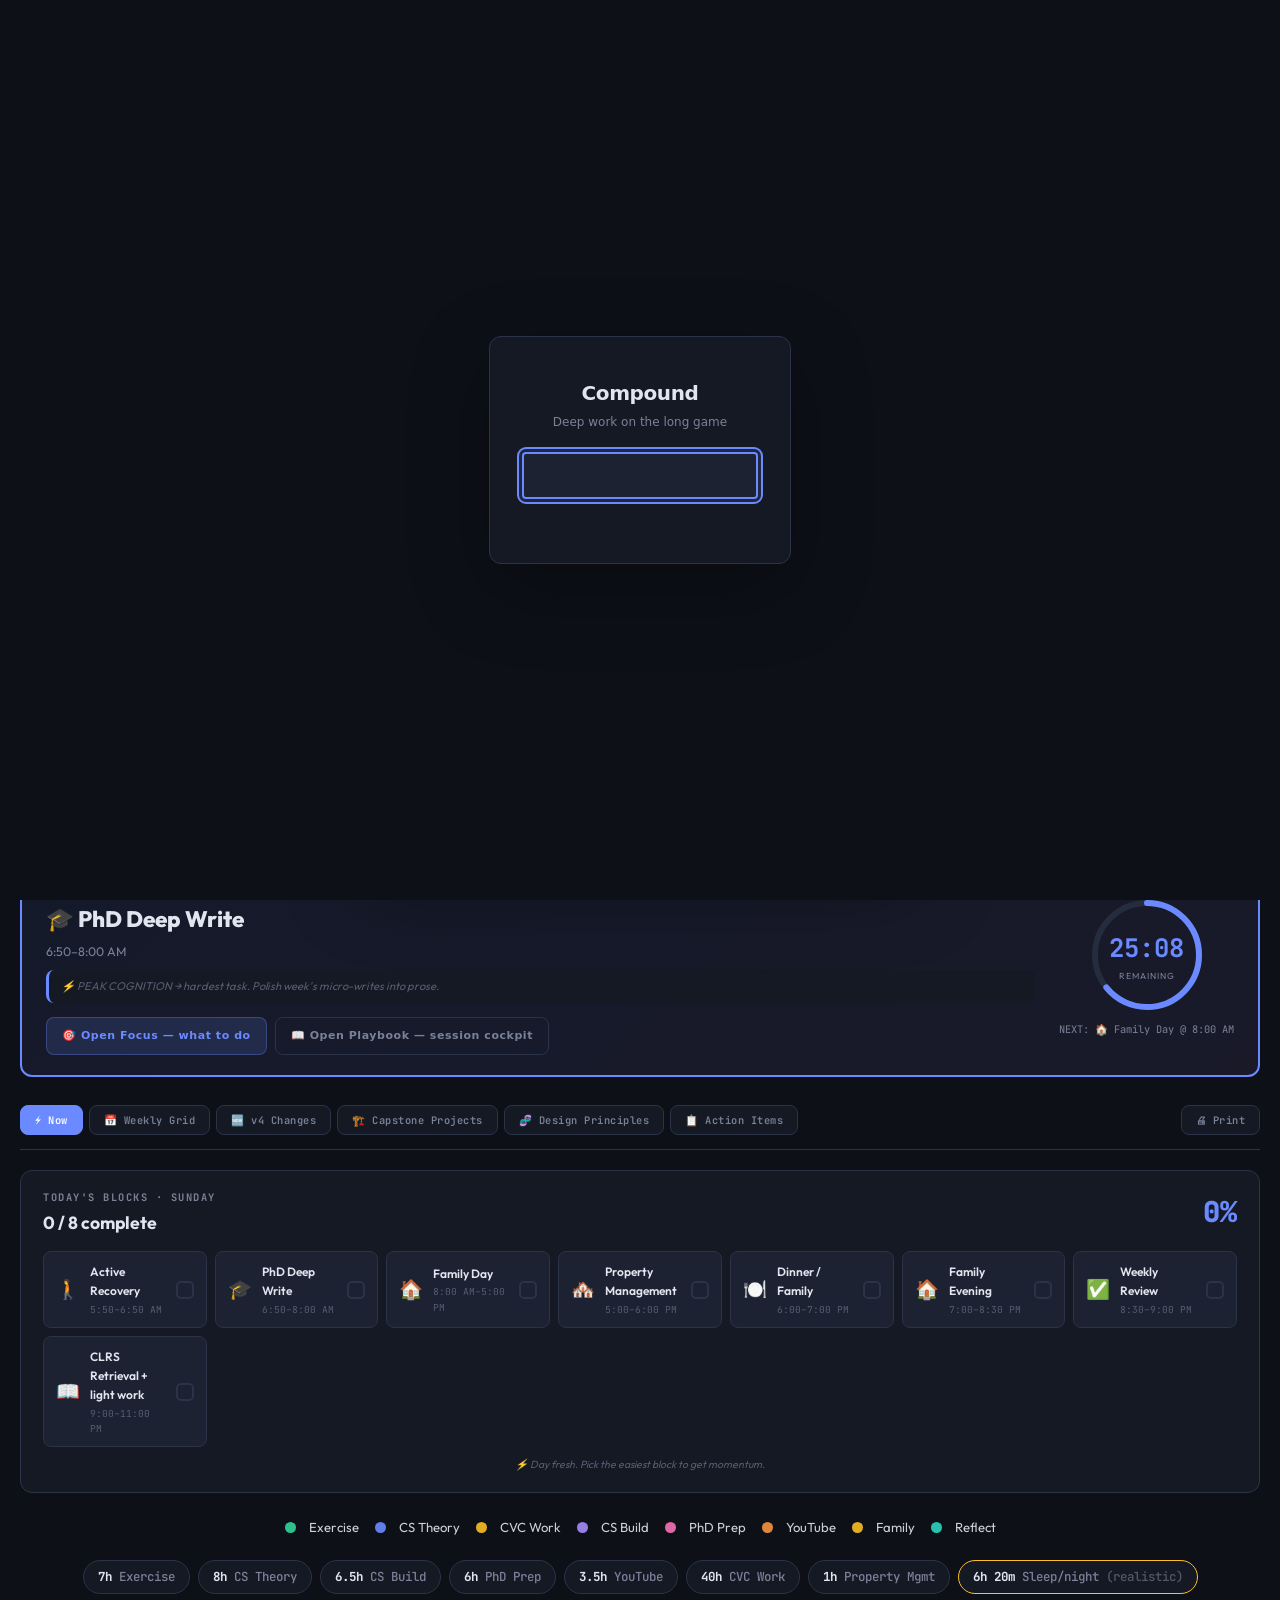
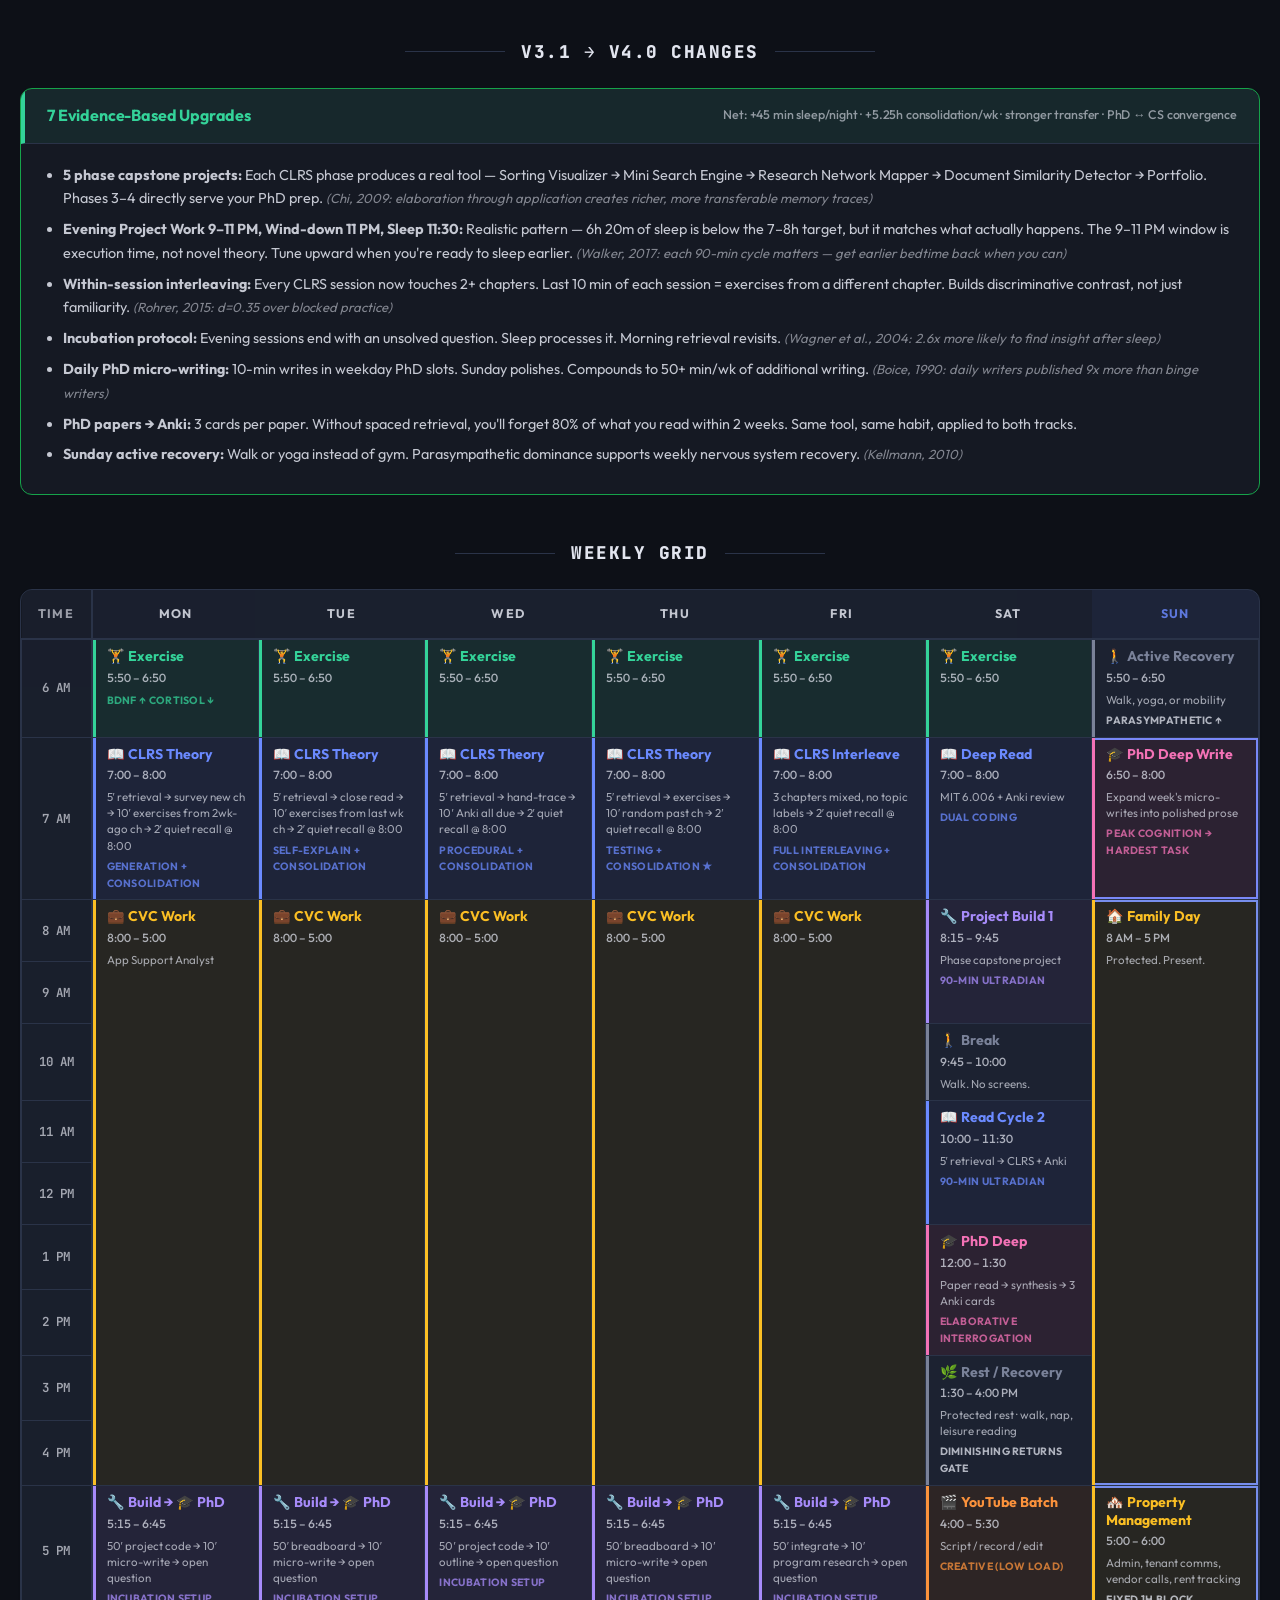
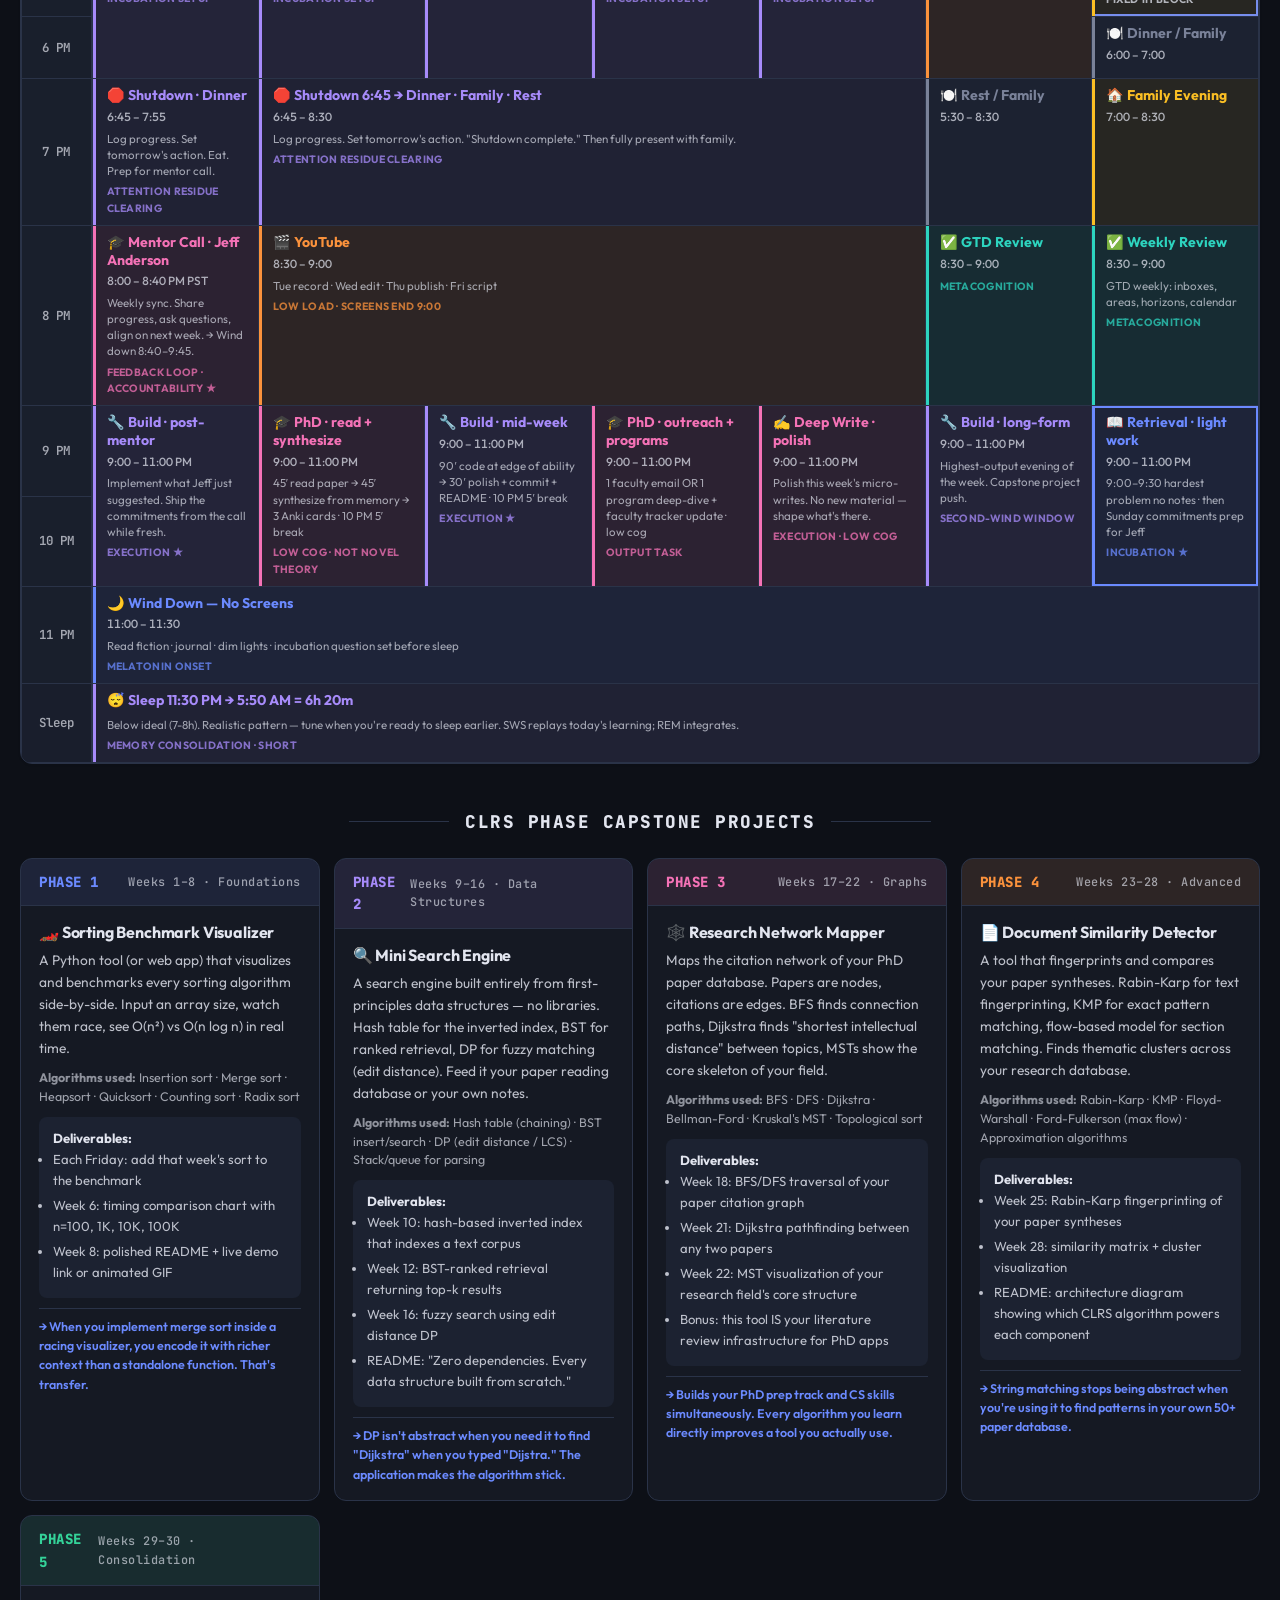
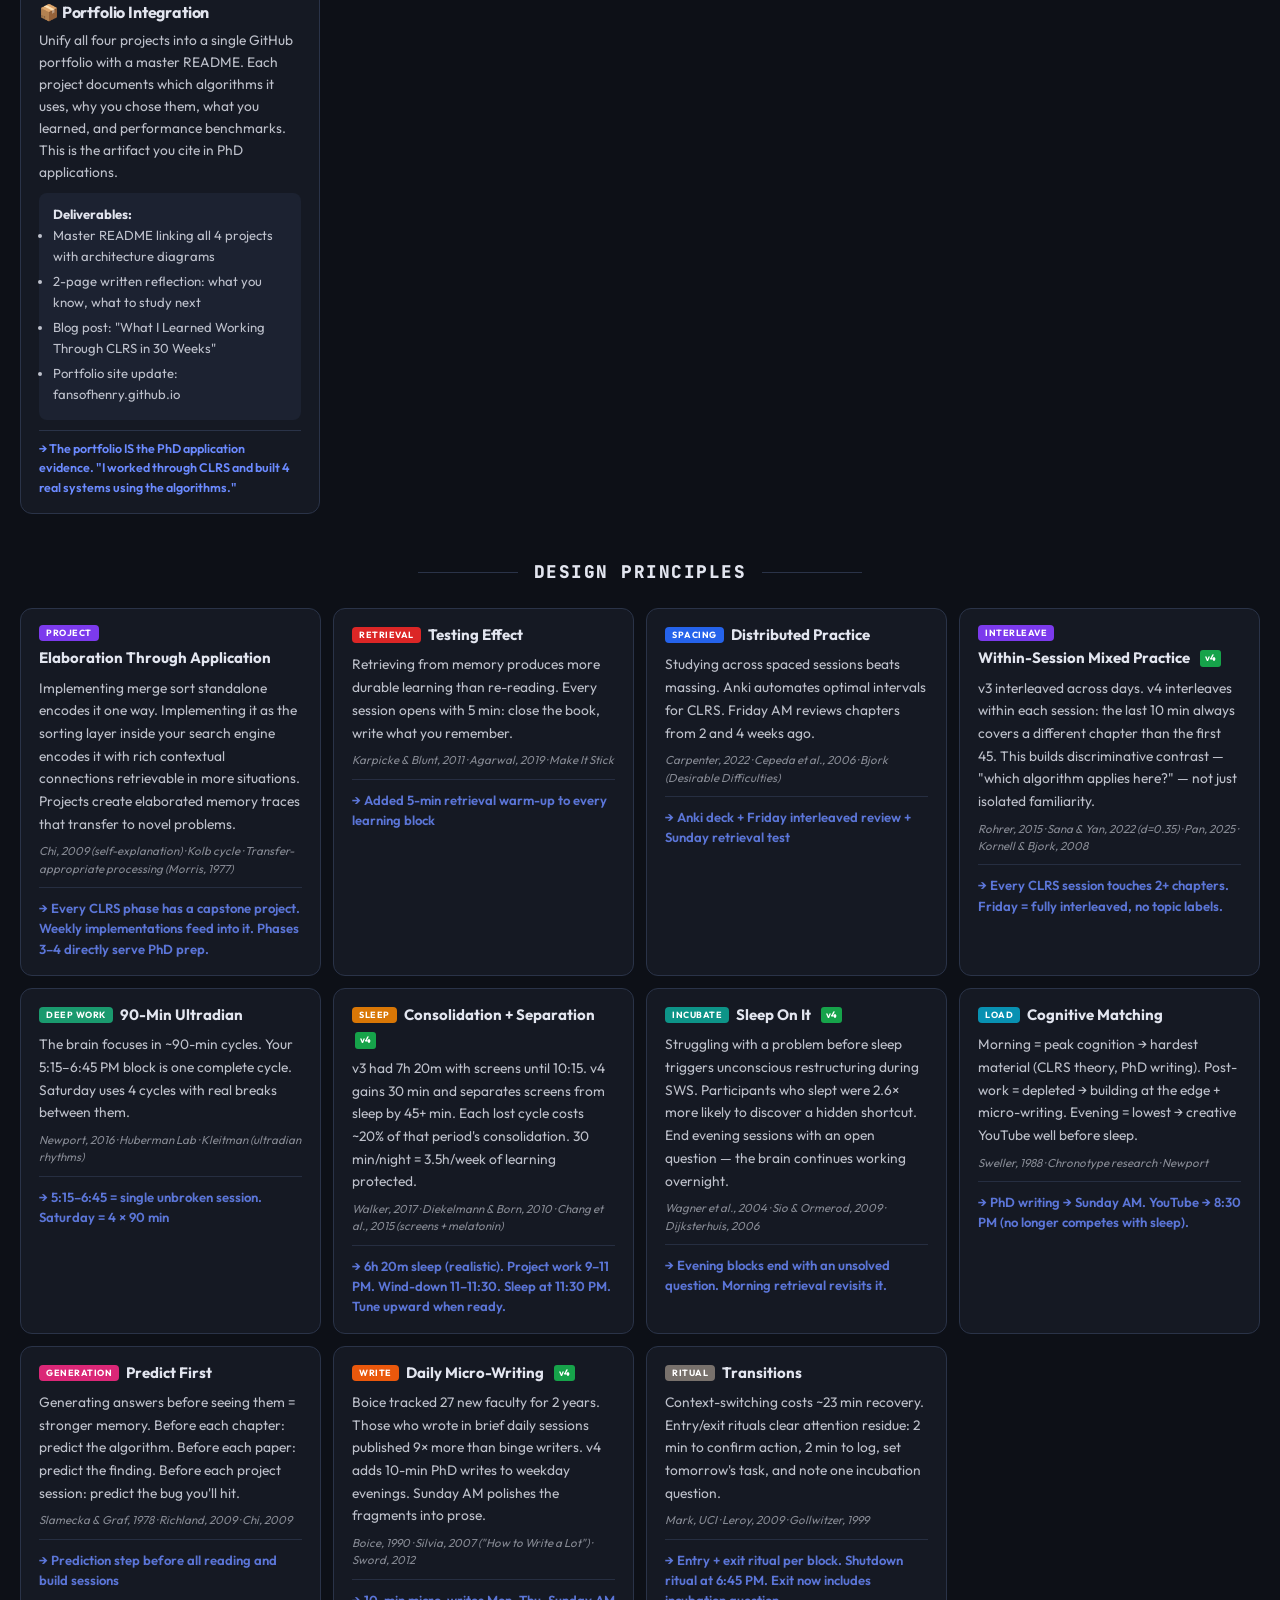
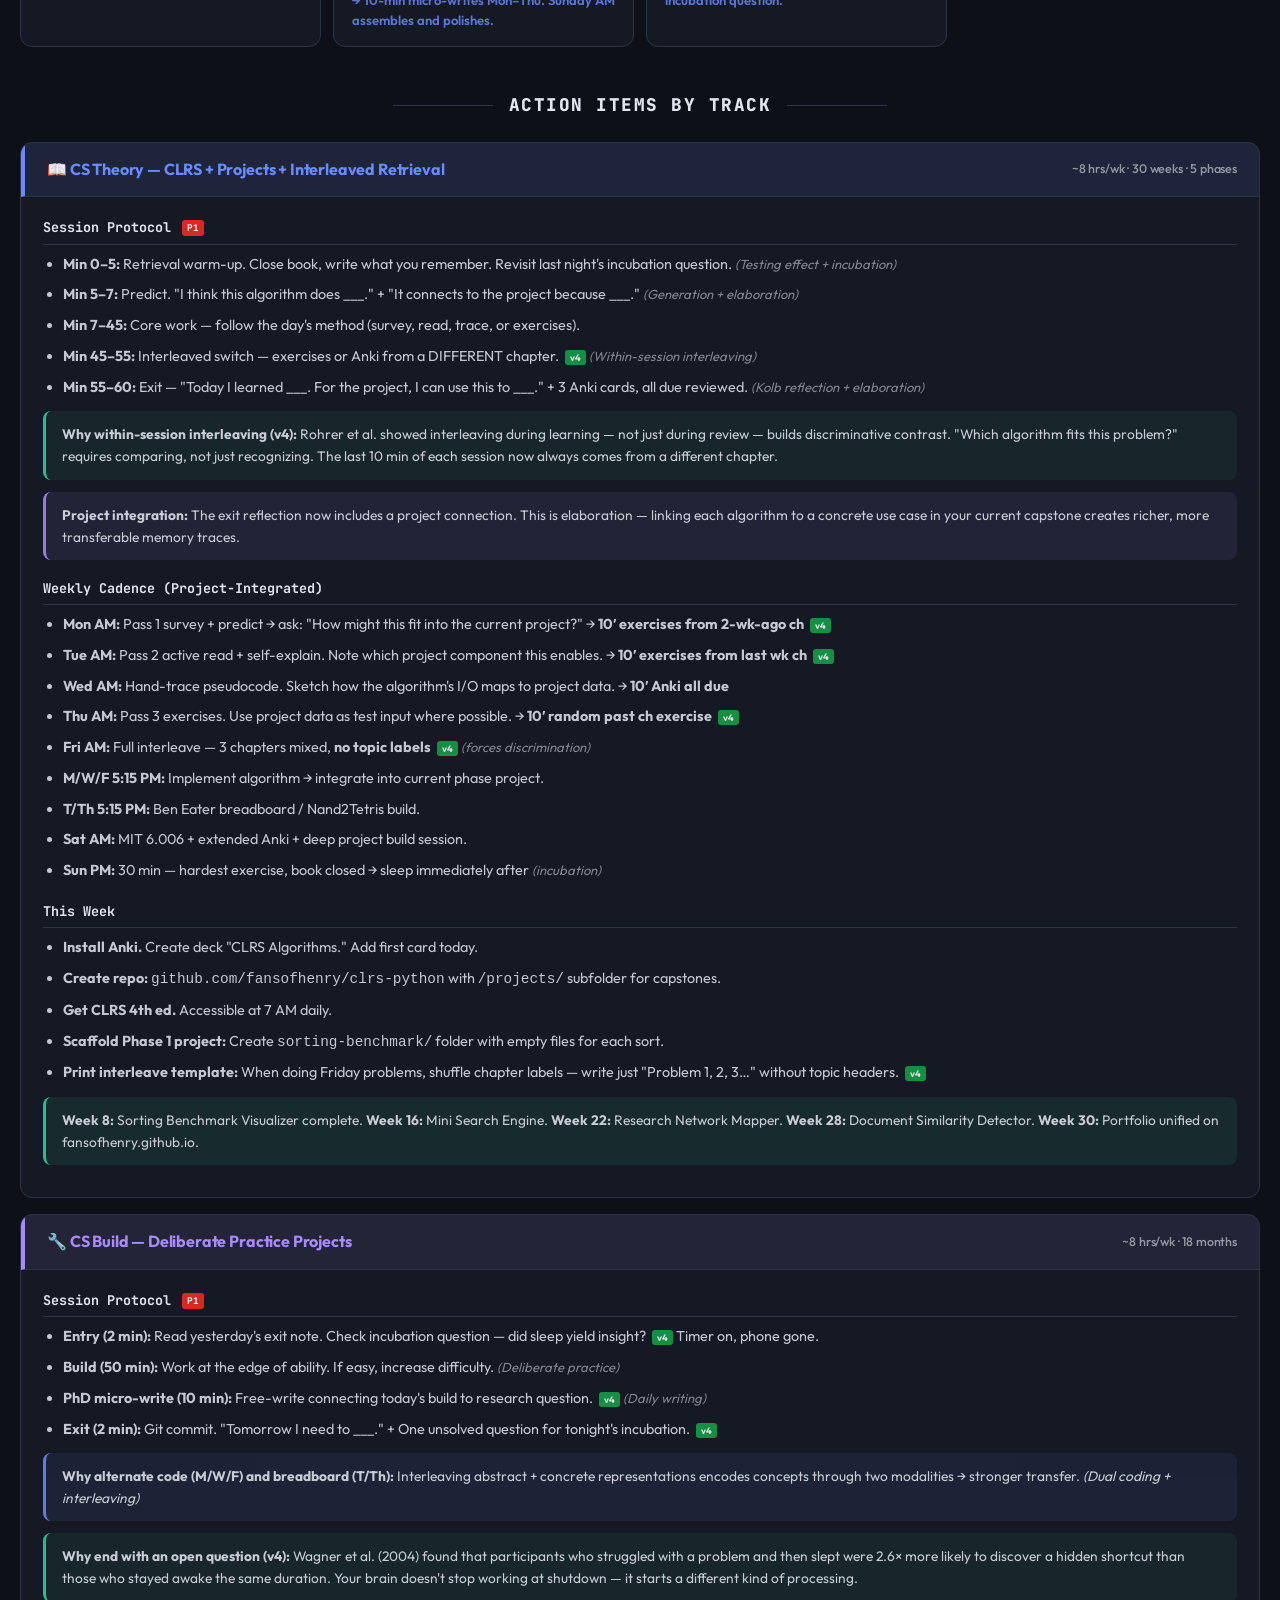
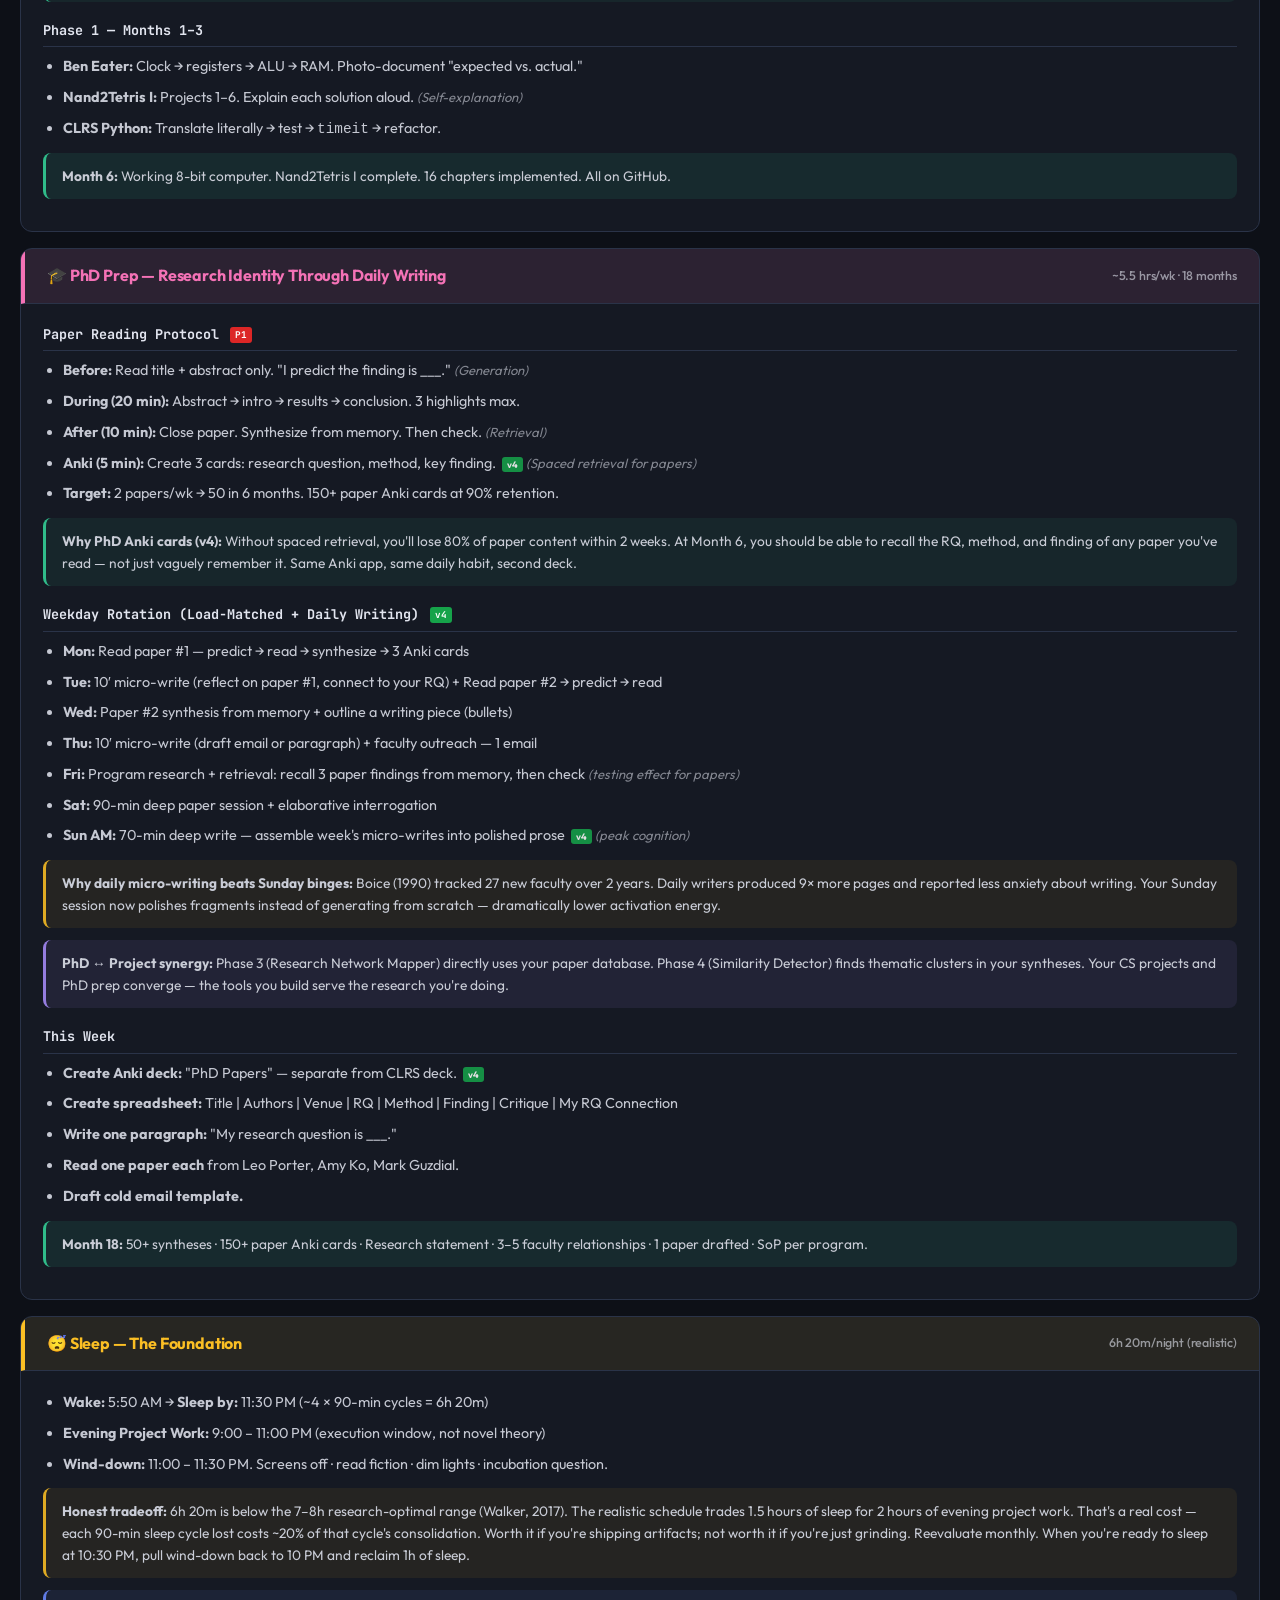
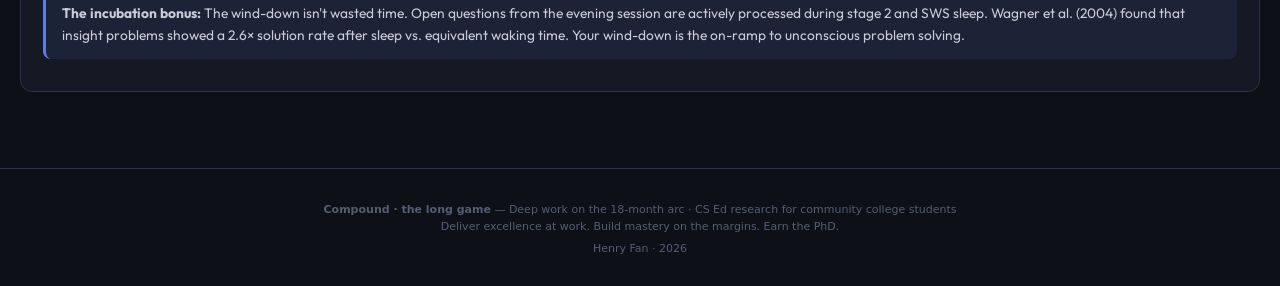
==== index.html @ 7913d242 "a11y: skip links, :focus-visible, prefers-reduced-motion on all entry pages Research-lab already had" ====
<!DOCTYPE html>
<html lang="en">
<head>
<meta charset="UTF-8">
<meta name="viewport" content="width=device-width, initial-scale=1.0">
<title>Compound — Henry Fan's Operating System</title>
<meta name="description" content="Compound: Henry Fan's daily operating system for the long game — dashboard, schedule, playbook, and focus blocks. Habit tracking for exercise, CS learning, PhD prep, and YouTube.">
<meta name="author" content="Henry Fan">
<meta name="theme-color" content="#0d1017" media="(prefers-color-scheme: dark)">
<meta name="theme-color" content="#f4f6fb" media="(prefers-color-scheme: light)">
<meta name="color-scheme" content="light dark">
<link rel="canonical" href="https://fansofhenry.github.io/">
<meta property="og:type" content="website">
<meta property="og:site_name" content="fansofhenry.github.io">
<meta property="og:title" content="Compound — Henry Fan's Operating System">
<meta property="og:description" content="A daily operating system for the long game: dashboard, schedule, playbook, and focus blocks. For a CS Ed / Learning Sciences PhD aspirant. Research hub at /research-lab/.">
<meta property="og:url" content="https://fansofhenry.github.io/">
<meta name="twitter:card" content="summary">
<meta name="twitter:title" content="Compound — Henry Fan's Operating System">
<meta name="twitter:description" content="Dashboard, schedule, playbook, focus blocks. For a CS Ed / Learning Sciences PhD aspirant.">
<link rel="icon" href="data:image/svg+xml,<svg xmlns='http://www.w3.org/2000/svg' viewBox='0 0 100 100'><text y='.9em' font-size='90'>⚡</text></svg>">
<link rel="preconnect" href="https://fonts.googleapis.com">
<link rel="preconnect" href="https://fonts.gstatic.com" crossorigin>
<link rel="stylesheet" href="https://fonts.googleapis.com/css2?family=Outfit:wght@300;400;500;600;700;800&family=JetBrains+Mono:wght@400;500;600&display=swap">
<style>
:root{
  --bg:#0d1017;--s1:#151923;--s2:#1c2231;--s3:#242c3d;
  --border:#2a3348;--tx:#e2e5ef;--dim:#7a8299;--dim2:#555d73;
  --accent:#6b8aff;--accent-g:rgba(107,138,255,.12);
  --green:#34d399;--green-g:rgba(52,211,153,.1);
  --yellow:#fbbf24;--yellow-g:rgba(251,191,36,.1);
  --red:#f87171;--red-g:rgba(248,113,113,.1);
  --purple:#a78bfa;--purple-g:rgba(167,139,250,.1);
  --orange:#fb923c;--orange-g:rgba(251,146,60,.1);
  --r:12px;--rs:8px;--r2:6px;
  --nav-bg:rgba(13,16,23,.92);
}
:root.light{
  --bg:#f4f6fb;--s1:#ffffff;--s2:#edf0f7;--s3:#dde2ee;
  --border:#c8d0e4;--tx:#111827;--dim:#5a6480;--dim2:#8693b0;
  --accent:#4a6fee;--accent-g:rgba(74,111,238,.1);
  --green:#16a34a;--green-g:rgba(22,163,74,.1);
  --yellow:#d97706;--yellow-g:rgba(217,119,6,.1);
  --red:#dc2626;--red-g:rgba(220,38,38,.1);
  --purple:#7c3aed;--purple-g:rgba(124,58,237,.1);
  --orange:#ea580c;--orange-g:rgba(234,88,12,.1);
  --nav-bg:rgba(244,246,251,.95);
}
*{margin:0;padding:0;box-sizing:border-box}
body{font-family:-apple-system,BlinkMacSystemFont,'Segoe UI',system-ui,sans-serif;background:var(--bg);color:var(--tx);line-height:1.6;min-height:100vh;overflow-x:hidden}
a{color:var(--accent);text-decoration:none}a:hover{text-decoration:underline}
button{cursor:pointer;font-family:inherit}
::selection{background:var(--accent);color:#fff}
::-webkit-scrollbar{width:6px}::-webkit-scrollbar-track{background:var(--bg)}::-webkit-scrollbar-thumb{background:var(--s3);border-radius:3px}

.nav{position:sticky;top:0;z-index:100;background:var(--nav-bg);backdrop-filter:blur(20px);-webkit-backdrop-filter:blur(20px);border-bottom:1px solid var(--border);padding:0 20px}
.nav-inner{max-width:1280px;margin:0 auto;display:flex;align-items:center;height:52px;gap:12px}
.nav-brand{font-weight:700;font-size:17px;letter-spacing:-.02em;white-space:nowrap}
.nav-brand span{color:var(--accent)}
.nav-tabs{display:flex;gap:2px;flex:1;justify-content:center;overflow-x:auto;-webkit-overflow-scrolling:touch}
.nav-tab{padding:6px 12px;border-radius:var(--rs);font-size:12px;font-weight:500;color:var(--dim);background:none;border:none;transition:all .15s;white-space:nowrap;flex-shrink:0}
.nav-tab:hover{color:var(--tx);background:var(--s2)}
.nav-tab.active{color:var(--accent);background:var(--accent-g)}
.nav-right{display:flex;align-items:center;gap:8px}
.nav-date{font-size:11px;color:var(--dim);white-space:nowrap}
.hamburger{display:none;background:none;border:none;color:var(--tx);font-size:22px;padding:4px}
@media(max-width:768px){
  .nav-tabs{display:none!important}
  .hamburger{display:none}.nav-date{display:none}
}

.container{max-width:1280px;margin:0 auto;padding:20px}
.page{display:none;animation:fadeIn .2s ease}.page.active{display:block}
@keyframes fadeIn{from{opacity:0;transform:translateY(4px)}to{opacity:1;transform:translateY(0)}}

.card{background:var(--s1);border:1px solid var(--border);border-radius:var(--r);padding:20px;margin-bottom:14px;transition:border-color .15s}
.card:hover{border-color:var(--s3)}
.card h3{font-size:15px;font-weight:600;margin-bottom:12px}
.card-header{display:flex;align-items:center;justify-content:space-between;margin-bottom:14px;flex-wrap:wrap;gap:8px}

.g2{display:grid;grid-template-columns:1fr 1fr;gap:14px}
.g3{display:grid;grid-template-columns:1fr 1fr 1fr;gap:14px}
.g4{display:grid;grid-template-columns:repeat(4,1fr);gap:14px}
.g5{display:grid;grid-template-columns:repeat(5,1fr);gap:14px}
.g6{display:grid;grid-template-columns:repeat(6,1fr);gap:14px}
@media(max-width:600px){.g2,.g3,.g4,.g5{grid-template-columns:1fr}.g6{grid-template-columns:repeat(2,1fr)}}
@media(min-width:601px) and (max-width:900px){.g2{grid-template-columns:1fr}.g3,.g4,.g5,.g6{grid-template-columns:repeat(2,1fr)}}
@media(min-width:901px) and (max-width:1100px){.g4,.g5,.g6{grid-template-columns:repeat(3,1fr)}}

.stat{background:var(--s1);border:1px solid var(--border);border-radius:var(--r);padding:16px;transition:border-color .15s}
.stat:hover{border-color:var(--accent)}
.stat-label{font-size:10px;text-transform:uppercase;letter-spacing:.08em;color:var(--dim);margin-bottom:4px}
.stat-val{font-size:24px;font-weight:700;letter-spacing:-.02em}
.stat-sub{font-size:11px;color:var(--dim);margin-top:2px}

.badge{font-size:10px;font-weight:600;padding:3px 9px;border-radius:16px;display:inline-block}
.b-green{background:var(--green-g);color:var(--green)}.b-yellow{background:var(--yellow-g);color:var(--yellow)}
.b-red{background:var(--red-g);color:var(--red)}.b-purple{background:var(--purple-g);color:var(--purple)}
.b-accent{background:var(--accent-g);color:var(--accent)}.b-orange{background:var(--orange-g);color:var(--orange)}

.prog-bg{width:100%;height:7px;background:var(--s3);border-radius:4px;overflow:hidden}
.prog-fill{height:100%;border-radius:4px;transition:width .6s ease}
.prog-row{display:flex;align-items:center;gap:10px;margin-bottom:10px}
.prog-label{font-size:12px;min-width:80px;color:var(--dim)}
.prog-pct{font-size:12px;font-weight:600;min-width:36px;text-align:right}

.input{padding:9px 13px;border-radius:var(--rs);border:1px solid var(--border);background:var(--s2);color:var(--tx);font-size:13px;outline:none;font-family:inherit;transition:border-color .15s}
.input:focus{border-color:var(--accent);box-shadow:0 0 0 3px var(--accent-g)}
.input::placeholder{color:var(--dim2)}
textarea.input{resize:vertical;min-height:60px}
select.input{appearance:auto}
.btn{padding:8px 16px;border-radius:var(--rs);border:none;font-size:12px;font-weight:600;transition:all .15s}
.btn:hover{opacity:.85;transform:translateY(-1px)}.btn:active{transform:translateY(0)}
.btn-p{background:var(--accent);color:#fff}.btn-o{background:none;border:1px solid var(--border);color:var(--tx)}
.btn-sm{padding:5px 10px;font-size:11px}.btn-danger{background:var(--red-g);color:var(--red)}
.form-row{display:flex;gap:8px;margin-top:10px;flex-wrap:wrap}
.form-group{display:flex;flex-direction:column;gap:4px}
.form-group label{font-size:10px;text-transform:uppercase;letter-spacing:.06em;color:var(--dim)}

.sched{display:flex;align-items:center;gap:14px;padding:11px 14px;border-radius:var(--rs);margin-bottom:5px;border-left:4px solid;transition:transform .1s}
.sched:hover{transform:translateX(2px)}
.sched-time{font-size:11px;font-weight:600;min-width:90px;color:var(--dim)}
.sched-name{font-size:12px;font-weight:600}
.sched-dur{font-size:10px;color:var(--dim);margin-left:auto}
.sched.now{box-shadow:0 0 0 2px var(--accent)}
.sched.now::after{content:'NOW';position:absolute;right:8px;top:-8px;font-size:8px;font-weight:700;background:var(--accent);color:#fff;padding:1px 6px;border-radius:8px;position:relative}

.heatmap{display:grid;grid-template-columns:repeat(7,1fr);gap:3px}
.heatmap-day{aspect-ratio:1;border-radius:4px;display:flex;align-items:center;justify-content:center;font-size:9px;color:var(--dim2);cursor:pointer;transition:all .15s}
.heatmap-day.rest{background:var(--s3)}.heatmap-day.done{background:var(--green);color:#fff}
.heatmap-day.future{background:var(--s2);opacity:.3;pointer-events:none}
.heatmap-day:hover:not(.future){outline:2px solid var(--accent);outline-offset:1px}
.hm-labels{display:grid;grid-template-columns:repeat(7,1fr);gap:3px;margin-bottom:4px}
.hm-labels span{text-align:center;font-size:10px;color:var(--dim2)}

.tbl{width:100%;border-collapse:collapse;font-size:12px}
.tbl th{text-align:left;font-size:10px;text-transform:uppercase;letter-spacing:.06em;color:var(--dim);padding:8px 10px;border-bottom:1px solid var(--border);position:sticky;top:0;background:var(--s1)}
.tbl td{padding:9px 10px;border-bottom:1px solid var(--border);vertical-align:top}
.tbl tr:last-child td{border-bottom:none}.tbl tr:hover td{background:var(--s2)}
.tbl-wrap{max-height:500px;overflow-y:auto;border-radius:var(--rs)}

.task{display:flex;align-items:flex-start;gap:10px;padding:10px 0;border-bottom:1px solid var(--border)}
.task:last-child{border-bottom:none}
.task-chk{width:18px;height:18px;border-radius:5px;border:2px solid var(--border);background:none;flex-shrink:0;margin-top:2px;display:flex;align-items:center;justify-content:center;transition:all .15s}
.task-chk:hover{border-color:var(--accent);background:var(--accent-g)}
.task-chk.done{background:var(--green);border-color:var(--green)}
.task-chk.done::after{content:'✓';color:#fff;font-size:10px;font-weight:700}
.task-txt{flex:1;font-size:12px}.task-txt.done{text-decoration:line-through;color:var(--dim)}
.task-del{background:none;border:none;color:var(--dim);font-size:14px;padding:0 3px;opacity:0;transition:opacity .12s}
.task:hover .task-del{opacity:1}.task-del:hover{color:var(--red)}

.sub-tabs{display:flex;gap:4px;margin-bottom:16px;overflow-x:auto;-webkit-overflow-scrolling:touch}
.sub-tab{padding:6px 14px;border-radius:var(--rs);font-size:11px;font-weight:500;color:var(--dim);background:none;border:1px solid transparent;transition:all .12s;white-space:nowrap;flex-shrink:0}
.sub-tab:hover{color:var(--tx);background:var(--s2)}
.sub-tab.active{color:var(--accent);background:var(--accent-g);border-color:rgba(107,138,255,.3)}

.modal-bg{position:fixed;top:0;left:0;right:0;bottom:0;background:rgba(0,0,0,.65);z-index:200;display:flex;align-items:center;justify-content:center;opacity:0;pointer-events:none;transition:opacity .15s}
.modal-bg.show{opacity:1;pointer-events:auto}
.modal{background:var(--s1);border:1px solid var(--border);border-radius:var(--r);padding:24px;width:92%;max-width:500px;max-height:90vh;overflow-y:auto;transform:scale(.96);transition:transform .15s}
.modal-bg.show .modal{transform:scale(1)}
.modal h3{margin-bottom:16px;font-size:16px}

.dot{width:8px;height:8px;border-radius:50%;display:inline-block;margin-right:6px;flex-shrink:0}
.dot-on{background:var(--green)}.dot-behind{background:var(--yellow)}.dot-off{background:var(--red)}

.mini-chart{height:100px;display:flex;align-items:flex-end;gap:3px;padding-top:8px}
.mini-bar{flex:1;border-radius:3px 3px 0 0;min-height:4px;transition:height .4s ease}

.phase-bar{display:flex;gap:3px;margin:10px 0}
.phase-seg{flex:1;height:30px;border-radius:var(--r2);display:flex;align-items:center;justify-content:center;font-size:10px;font-weight:600;transition:all .2s;cursor:pointer}
.phase-seg.current{background:var(--accent);color:#fff;box-shadow:0 0 12px var(--accent-g)}
.phase-seg.done-ph{background:var(--green);color:#fff}
.phase-seg.upcoming{background:var(--s3);color:var(--dim)}

.expand-row{cursor:pointer}.expand-row:hover td{background:var(--accent-g)!important}
.expand-detail{display:none;animation:fadeIn .15s ease}.expand-detail.show{display:table-row}

.inbox-item{display:flex;align-items:center;gap:10px;padding:11px;background:var(--s2);border-radius:var(--rs);margin-bottom:5px;border:1px solid var(--border);transition:border-color .12s}
.inbox-item:hover{border-color:var(--accent)}
.inbox-actions{display:flex;gap:3px;margin-left:auto;flex-shrink:0;flex-wrap:wrap}
.inbox-actions button{padding:3px 7px;font-size:10px}

.milestone{display:flex;align-items:center;gap:12px;padding:8px 0;border-bottom:1px solid var(--border)}
.milestone:last-child{border-bottom:none}
.milestone-dot{width:12px;height:12px;border-radius:50%;border:2px solid var(--border);flex-shrink:0;transition:all .15s;cursor:pointer}
.milestone-dot.ms-done{background:var(--green);border-color:var(--green)}
.milestone-dot.ms-active{border-color:var(--accent);box-shadow:0 0 0 3px var(--accent-g)}

/* CODE Pipeline */
.code-pipeline{display:flex;gap:2px;margin-bottom:16px}
.code-step{flex:1;text-align:center;padding:10px 8px;border-radius:var(--rs);font-size:11px;font-weight:600;cursor:pointer;transition:all .15s}
.code-step.c-capture{background:var(--yellow-g);color:var(--yellow)}
.code-step.c-organize{background:var(--accent-g);color:var(--accent)}
.code-step.c-distill{background:var(--purple-g);color:var(--purple)}
.code-step.c-express{background:var(--green-g);color:var(--green)}
.code-step.active{box-shadow:inset 0 -3px 0 currentColor}
.code-count{font-size:16px;font-weight:700;display:block;margin-bottom:2px}

/* Knowledge Note */
.note-card{background:var(--s2);border:1px solid var(--border);border-radius:var(--rs);padding:14px;margin-bottom:8px;transition:all .15s;cursor:default}
.note-card:hover{border-color:var(--accent)}
.note-title{font-size:13px;font-weight:600;margin-bottom:4px}
.note-meta{font-size:10px;color:var(--dim);display:flex;gap:8px;align-items:center;flex-wrap:wrap}
.note-body{font-size:12px;color:var(--dim);margin-top:8px;line-height:1.5}
.note-layers{display:flex;gap:4px;margin-top:8px}
.note-layer{width:6px;height:6px;border-radius:50%;background:var(--s3)}
.note-layer.filled{background:var(--accent)}

/* Conquering College */
.dim-card{background:var(--s2);border:1px solid var(--border);border-radius:var(--rs);padding:14px;text-align:center;transition:all .15s}
.dim-card:hover{border-color:var(--accent);transform:translateY(-2px)}
.dim-icon{font-size:24px;margin-bottom:6px}
.dim-label{font-size:11px;font-weight:600}
.dim-sub{font-size:10px;color:var(--dim);margin-top:2px}

.toast{position:fixed;bottom:20px;right:20px;background:var(--green);color:#fff;padding:10px 20px;border-radius:var(--rs);font-size:12px;font-weight:600;z-index:300;opacity:0;transform:translateY(10px);transition:all .2s;pointer-events:none}
.toast.show{opacity:1;transform:translateY(0)}

.footer{text-align:center;padding:32px 20px;color:var(--dim2);font-size:11px;border-top:1px solid var(--border);margin-top:40px}

/* Today's Blocks */
.today-block{display:flex;align-items:center;gap:12px;padding:14px 16px;background:var(--s2);border:2px solid var(--border);border-radius:var(--rs);cursor:pointer;transition:all .15s;user-select:none;-webkit-user-select:none}
.today-block:hover{border-color:var(--accent);transform:translateY(-1px)}
.today-block.checked{border-color:var(--green);background:var(--green-g)}
.today-block .block-icon{font-size:22px;flex-shrink:0}
.today-block .block-info{flex:1}
.today-block .block-name{font-size:13px;font-weight:600}
.today-block .block-time{font-size:10px;color:var(--dim)}
.today-block .block-check{width:24px;height:24px;border-radius:50%;border:2px solid var(--border);display:flex;align-items:center;justify-content:center;transition:all .15s;flex-shrink:0}
.today-block.checked .block-check{background:var(--green);border-color:var(--green);color:#fff}

/* Habit Chains */
.chain-row{display:flex;align-items:center;gap:8px;margin-bottom:8px}
.chain-label{font-size:11px;font-weight:600;min-width:70px;display:flex;align-items:center;gap:0;flex-wrap:nowrap}
.chain-days{display:flex;gap:2px;flex:1}
.chain-day{width:8px;height:8px;border-radius:2px;background:var(--s3);flex-shrink:0}
.chain-day.active{background:var(--green)}
.chain-streak{font-size:11px;font-weight:700;color:var(--green);min-width:30px;text-align:right}

/* At-risk streak */
@keyframes pulse-dot{0%,100%{opacity:1;transform:scale(1)}50%{opacity:.25;transform:scale(1.6)}}
.at-risk-dot{display:inline-block;width:7px;height:7px;border-radius:50%;background:var(--red);animation:pulse-dot 1.5s ease-in-out infinite;flex-shrink:0;margin-right:3px;vertical-align:middle}
.at-risk-badge{font-size:9px;font-weight:700;color:var(--red);background:var(--red-g);border:1px solid rgba(248,113,113,.3);border-radius:4px;padding:1px 6px 1px 4px;display:inline-flex;align-items:center;gap:3px;white-space:nowrap;margin-left:6px}
.streak-banner{background:var(--red-g);border:1px solid rgba(248,113,113,.3);border-radius:var(--rs);padding:10px 14px;margin-bottom:10px;display:flex;align-items:center;gap:10px;flex-wrap:wrap;animation:fadeIn .2s ease}
.streak-banner-msg{flex:1;font-size:12px;line-height:1.5;min-width:0}
.streak-banner-msg strong{color:var(--red)}
.streak-banner-acts{display:flex;gap:6px;align-items:center;flex-shrink:0}

@media print{
  .nav,.btn,.task-del,.form-row,.modal-bg,.hamburger,.inbox-actions,.footer,.toast,.sub-tabs,.code-pipeline{display:none!important}
  body{background:#fff;color:#000}.card,.stat{border:1px solid #ccc;background:#fff}
  .page{display:block!important;page-break-after:always}
}

/* Command Palette */
.cmd-bg{position:fixed;top:0;left:0;right:0;bottom:0;background:rgba(0,0,0,.7);z-index:500;display:flex;align-items:flex-start;justify-content:center;padding-top:min(20vh,160px);opacity:0;pointer-events:none;transition:opacity .12s}
.cmd-bg.show{opacity:1;pointer-events:auto}
.cmd-box{background:var(--s1);border:1px solid var(--border);border-radius:var(--r);width:92%;max-width:580px;overflow:hidden;transform:scale(.96) translateY(-8px);transition:transform .12s;box-shadow:0 24px 80px rgba(0,0,0,.5)}
.cmd-bg.show .cmd-box{transform:scale(1) translateY(0)}
.cmd-input-wrap{display:flex;align-items:center;gap:10px;padding:14px 18px;border-bottom:1px solid var(--border)}
.cmd-input-wrap svg{color:var(--dim);flex-shrink:0}
.cmd-input{flex:1;background:none;border:none;color:var(--tx);font-size:15px;outline:none;font-family:inherit}
.cmd-input::placeholder{color:var(--dim2)}
.cmd-hint{font-size:10px;color:var(--dim2);padding:0 4px}
.cmd-results{max-height:420px;overflow-y:auto;padding:6px}
.cmd-results:empty::after{content:'Type to search notes, papers, entries...';display:block;padding:20px;text-align:center;color:var(--dim);font-size:12px}
.cmd-item{display:flex;align-items:flex-start;gap:10px;padding:9px 12px;border-radius:var(--rs);cursor:pointer;transition:background .08s}
.cmd-item:hover,.cmd-item.sel{background:var(--accent-g)}
.cmd-item .ci-icon{font-size:16px;flex-shrink:0;width:24px;text-align:center;margin-top:1px}
.cmd-item .ci-text{flex:1;min-width:0}
.cmd-item .ci-title{font-size:13px;font-weight:500;white-space:nowrap;overflow:hidden;text-overflow:ellipsis}
.cmd-item .ci-sub{font-size:10px;color:var(--dim);white-space:nowrap;overflow:hidden;text-overflow:ellipsis}
.cmd-item .ci-snippet{font-size:10px;color:var(--dim2);margin-top:3px;white-space:nowrap;overflow:hidden;text-overflow:ellipsis}
.cmd-item .ci-badge{font-size:9px;flex-shrink:0;margin-top:2px}
.cmd-category{font-size:10px;font-weight:600;color:var(--dim2);text-transform:uppercase;letter-spacing:.08em;padding:10px 12px 3px;user-select:none}
.cmd-category:first-child{padding-top:6px}
.cmd-results mark{background:#fbbf24;color:#1a1a1a;border-radius:0;padding:0 1px}
.cmd-footer{display:flex;gap:12px;padding:8px 14px;border-top:1px solid var(--border);font-size:10px;color:var(--dim2)}
.cmd-footer kbd{background:var(--s3);padding:1px 5px;border-radius:3px;font-family:inherit;font-size:9px}

/* Focus Timer */
.timer-card{background:var(--s1);border:2px solid var(--border);border-radius:var(--r);padding:20px;text-align:center;transition:border-color .3s}
.timer-card.running{border-color:var(--accent);box-shadow:0 0 20px var(--accent-g)}
.timer-card.done{border-color:var(--green);animation:timerPulse 1s ease infinite}
@keyframes timerPulse{0%,100%{box-shadow:0 0 0 0 var(--green-g)}50%{box-shadow:0 0 20px 4px var(--green-g)}}
.timer-display{font-size:48px;font-weight:700;letter-spacing:-.02em;font-variant-numeric:tabular-nums;margin:8px 0}
.timer-label{font-size:11px;color:var(--dim);margin-bottom:12px}
.timer-presets{display:flex;gap:4px;justify-content:center;margin-bottom:12px}
.timer-preset{padding:4px 10px;border-radius:16px;border:1px solid var(--border);background:none;color:var(--dim);font-size:11px;transition:all .12s}
.timer-preset:hover,.timer-preset.active{border-color:var(--accent);color:var(--accent);background:var(--accent-g)}
.timer-controls{display:flex;gap:6px;justify-content:center}
.timer-btn{padding:8px 20px;border-radius:var(--rs);border:none;font-size:12px;font-weight:600;transition:all .12s}
.timer-btn:hover{opacity:.85}
.timer-start{background:var(--accent);color:#fff}
.timer-pause{background:var(--yellow);color:#000}
.timer-reset{background:none;border:1px solid var(--border);color:var(--dim)}
.timer-log-row{display:flex;gap:6px;justify-content:center;margin-top:10px}

/* Floating Quick Capture */
.fab{position:fixed;bottom:24px;right:24px;z-index:150;width:52px;height:52px;border-radius:50%;background:var(--accent);color:#fff;border:none;font-size:24px;display:flex;align-items:center;justify-content:center;box-shadow:0 4px 20px rgba(107,138,255,.4);transition:all .15s}
.fab:hover{transform:scale(1.08);box-shadow:0 6px 28px rgba(107,138,255,.5)}
.fab:active{transform:scale(.95)}
.fab-menu{position:fixed;bottom:84px;right:24px;z-index:150;display:flex;flex-direction:column;gap:6px;opacity:0;pointer-events:none;transform:translateY(8px);transition:all .15s}
.fab-menu.show{opacity:1;pointer-events:auto;transform:translateY(0)}
.fab-opt{display:flex;align-items:center;gap:8px;padding:8px 14px;background:var(--s1);border:1px solid var(--border);border-radius:var(--rs);font-size:12px;font-weight:500;color:var(--tx);white-space:nowrap;cursor:pointer;transition:all .1s;margin-left:auto}
.fab-opt:hover{border-color:var(--accent);background:var(--accent-g)}

/* Backup Warning */
.backup-bar{background:var(--yellow-g);border:1px solid rgba(251,191,36,.3);border-radius:var(--rs);padding:10px 16px;margin-bottom:14px;display:flex;align-items:center;gap:10px;font-size:12px;color:var(--yellow)}
.backup-bar button{background:var(--yellow);color:#000;border:none;padding:5px 12px;border-radius:var(--r2);font-size:11px;font-weight:600;cursor:pointer}

/* Kbd hints in nav */
.nav-tab .kbd-hint{display:none;font-size:9px;color:var(--dim2);margin-left:4px}
@media(min-width:769px){.nav-tab .kbd-hint{display:inline}}

/* ===== SCHEDULE PAGE ===== */
#page-schedule{font-family:'Outfit',sans-serif;-webkit-font-smoothing:antialiased}
#page-schedule .sch-header{text-align:center;margin-bottom:36px}
#page-schedule .sch-header h1{font-family:'JetBrains Mono',monospace;font-size:2rem;font-weight:800;letter-spacing:2px;margin-bottom:8px;line-height:1.2}
#page-schedule .sch-header h1 span{color:var(--accent)}
#page-schedule .sch-header .sub{font-size:.95rem;color:var(--dim);font-weight:400;letter-spacing:.2px;line-height:1.5}
#page-schedule .sch-header .motto{font-size:.82rem;color:var(--dim);margin-top:14px;font-style:italic;border-top:1px solid var(--border);border-bottom:1px solid var(--border);display:inline-block;padding:7px 20px;line-height:1.5}

/* === 18-MONTH ARC HORIZON WIDGET === */
#page-schedule .arc-horizon{background:linear-gradient(135deg,rgba(107,138,255,.08),rgba(167,139,250,.08));border:1px solid var(--accent);border-radius:14px;padding:18px 22px;margin-bottom:24px;position:relative;overflow:hidden}
#page-schedule .arc-horizon::before{content:'';position:absolute;top:-30%;right:-10%;width:260px;height:260px;border-radius:50%;background:rgba(107,138,255,.05);pointer-events:none}
#page-schedule .arc-top{display:flex;justify-content:space-between;align-items:flex-start;gap:12px;margin-bottom:14px;position:relative;flex-wrap:wrap}
#page-schedule .arc-eyebrow{font-size:10px;font-weight:700;letter-spacing:2px;text-transform:uppercase;color:var(--accent);margin-bottom:3px}
#page-schedule .arc-title{font-size:15px;font-weight:800;letter-spacing:-.01em;color:var(--tx);line-height:1.35}
#page-schedule .arc-deadline{font-family:'JetBrains Mono',monospace;font-size:11px;color:var(--tx);opacity:.68;text-align:right;line-height:1.5}
#page-schedule .arc-deadline strong{color:var(--accent);opacity:1;font-size:13px}
#page-schedule .arc-progress-bar{height:8px;background:var(--s2);border-radius:4px;overflow:hidden;position:relative;margin-bottom:12px}
#page-schedule .arc-progress-fill{height:100%;background:linear-gradient(90deg,var(--accent),var(--purple));border-radius:4px;transition:width .4s ease}
#page-schedule .arc-stats{display:grid;grid-template-columns:repeat(auto-fit,minmax(130px,1fr));gap:10px;position:relative}
#page-schedule .arc-stat{background:var(--s1);border:1px solid var(--border);border-radius:9px;padding:10px 13px}
#page-schedule .arc-stat-label{font-size:9.5px;font-weight:700;letter-spacing:1px;text-transform:uppercase;color:var(--tx);opacity:.58;margin-bottom:3px}
#page-schedule .arc-stat-value{font-family:'JetBrains Mono',monospace;font-size:17px;font-weight:800;color:var(--tx);line-height:1.2}
#page-schedule .arc-stat-sub{font-size:10.5px;color:var(--tx);opacity:.65;margin-top:2px;line-height:1.4}
#page-schedule .arc-phase{font-size:11.5px;color:var(--tx);opacity:.78;line-height:1.5;margin-top:12px;padding-top:12px;border-top:1px solid var(--border);position:relative}
#page-schedule .arc-phase strong{color:var(--accent);opacity:1;font-weight:700}
#page-schedule .sch-legend{display:flex;flex-wrap:wrap;justify-content:center;gap:16px;margin-bottom:22px;font-size:.82rem;color:var(--tx);opacity:.9}
#page-schedule .sch-legend span{display:flex;align-items:center;gap:7px}
#page-schedule .sch-legend .dot{width:11px;height:11px;border-radius:50%;flex-shrink:0}
#page-schedule .sch-stats{display:flex;flex-wrap:wrap;justify-content:center;gap:8px;margin-bottom:28px}
#page-schedule .sch-stat{font-family:'JetBrains Mono',monospace;font-size:.78rem;padding:6px 14px;border-radius:20px;border:1px solid var(--border);background:var(--s1);color:var(--dim);font-weight:500}
#page-schedule .sch-stat strong{color:var(--tx);font-weight:700}
#page-schedule .schedule-wrap{overflow-x:auto;border-radius:var(--r);border:1px solid var(--border);background:var(--s1);box-shadow:0 1px 3px rgba(0,0,0,.06)}
#page-schedule table{width:100%;border-collapse:collapse;table-layout:fixed;min-width:820px}
#page-schedule thead th{background:var(--s2);color:var(--tx);padding:14px 8px;font-weight:700;text-transform:uppercase;letter-spacing:1.2px;font-size:.78rem;border-bottom:2px solid var(--border);opacity:.85}
#page-schedule thead th:first-child{width:70px;border-right:2px solid var(--border);opacity:.65}
#page-schedule td{border:1px solid var(--border);padding:0;vertical-align:top;height:62px;background:var(--s1)}
#page-schedule td:first-child{background:var(--s2);text-align:center;vertical-align:middle;font-family:'JetBrains Mono',monospace;font-size:.78rem;color:var(--tx);font-weight:600;opacity:.7;width:70px;border-right:2px solid var(--border)}
#page-schedule .c{width:100%;height:100%;display:flex;flex-direction:column;justify-content:flex-start;overflow:hidden;padding:8px 11px;border-left:3px solid transparent;transition:box-shadow .15s}
#page-schedule .c:hover{box-shadow:inset 0 0 0 1px rgba(255,255,255,.08)}
#page-schedule .c .label{font-weight:700;font-size:.88rem;margin-bottom:3px;line-height:1.25}
#page-schedule .c .time{font-size:.74rem;color:var(--tx);opacity:.72;font-variant-numeric:tabular-nums;font-weight:500}
#page-schedule .c .detail{font-size:.72rem;color:var(--tx);opacity:.68;margin-top:4px;line-height:1.4}
#page-schedule .c .science{font-size:.66rem;font-weight:700;letter-spacing:.3px;margin-top:4px;opacity:.75;text-transform:uppercase}
@media(max-width:820px){
  #page-schedule .sch-header h1{font-size:1.6rem;letter-spacing:1px}
  #page-schedule .sch-header .sub{font-size:.82rem}
  #page-schedule table{min-width:720px}
  #page-schedule .c{padding:6px 9px}
  #page-schedule .c .label{font-size:.78rem}
  #page-schedule .c .time{font-size:.66rem}
  #page-schedule .c .detail{display:none}
  #page-schedule .c .science{display:none}
}
:root #page-schedule{--exercise:#34d399;--exercise-bg:rgba(52,211,153,.1);--theory:#6b8aff;--theory-bg:rgba(107,138,255,.1);--work:#fbbf24;--work-bg:rgba(251,191,36,.08);--build:#a78bfa;--build-bg:rgba(167,139,250,.1);--phd:#f472b6;--phd-bg:rgba(244,114,182,.1);--youtube:#fb923c;--youtube-bg:rgba(251,146,60,.1);--family:#fbbf24;--family-bg:rgba(251,191,36,.08);--rest:var(--dim);--rest-bg:var(--s2);--review:#2dd4bf;--review-bg:rgba(45,212,191,.1);--shutdown:#a78bfa;--shutdown-bg:rgba(167,139,250,.08);--warn:#fbbf24}
:root.light #page-schedule{--exercise:#1a9a6e;--exercise-bg:#edf8f3;--theory:#2563eb;--theory-bg:#eef4ff;--work:#b8860b;--work-bg:#fdf8eb;--build:#7c3aed;--build-bg:#f3f0ff;--phd:#db2777;--phd-bg:#fdf0f6;--youtube:#dc4a2a;--youtube-bg:#fef0ed;--family:#c07c1a;--family-bg:#fef9ee;--rest:#78716c;--rest-bg:#f5f4f2;--review:#0f9488;--review-bg:#edfaf8;--shutdown:#5b4cdb;--shutdown-bg:#f3f1ff;--warn:#d97706}
#page-schedule .c-exercise{background:var(--exercise-bg);border-left-color:var(--exercise)}
#page-schedule .c-exercise .label,#page-schedule .c-exercise .science{color:var(--exercise)}
#page-schedule .c-theory{background:var(--theory-bg);border-left-color:var(--theory)}
#page-schedule .c-theory .label,#page-schedule .c-theory .science{color:var(--theory)}
#page-schedule .c-work{background:var(--work-bg);border-left-color:var(--work)}
#page-schedule .c-work .label{color:var(--work)}
#page-schedule .c-build{background:var(--build-bg);border-left-color:var(--build)}
#page-schedule .c-build .label,#page-schedule .c-build .science{color:var(--build)}
#page-schedule .c-phd{background:var(--phd-bg);border-left-color:var(--phd)}
#page-schedule .c-phd .label,#page-schedule .c-phd .science{color:var(--phd)}
#page-schedule .c-youtube{background:var(--youtube-bg);border-left-color:var(--youtube)}
#page-schedule .c-youtube .label,#page-schedule .c-youtube .science{color:var(--youtube)}
#page-schedule .c-family{background:var(--family-bg);border-left-color:var(--family)}
#page-schedule .c-family .label{color:var(--family)}
#page-schedule .c-rest{background:var(--rest-bg);border-left-color:var(--rest)}
#page-schedule .c-rest .label{color:var(--rest)}
#page-schedule .c-review{background:var(--review-bg);border-left-color:var(--review)}
#page-schedule .c-review .label,#page-schedule .c-review .science{color:var(--review)}
#page-schedule .c-shutdown{background:var(--shutdown-bg);border-left-color:var(--shutdown)}
#page-schedule .c-shutdown .label,#page-schedule .c-shutdown .science{color:var(--shutdown)}
#page-schedule .c-sleep{background:var(--shutdown-bg);border-left-color:var(--shutdown)}
#page-schedule .c-sleep .label,#page-schedule .c-sleep .science{color:var(--shutdown)}
#page-schedule .c-wind{background:var(--theory-bg);border-left-color:var(--theory)}
#page-schedule .c-wind .label,#page-schedule .c-wind .science{color:var(--theory)}
#page-schedule .h2{min-height:104px}#page-schedule .h3{min-height:156px}#page-schedule .h9{min-height:468px}#page-schedule .h10{min-height:520px}
#page-schedule .sch-section-title{font-family:'JetBrains Mono',monospace;font-size:1.1rem;font-weight:800;letter-spacing:1.5px;text-align:center;margin:44px 0 22px;color:var(--tx);display:flex;align-items:center;gap:16px;justify-content:center;text-transform:uppercase}
#page-schedule .sch-section-title::before,#page-schedule .sch-section-title::after{content:'';flex:1;max-width:100px;height:1px;background:var(--border)}
#page-schedule .pgrid{display:grid;grid-template-columns:repeat(auto-fit,minmax(280px,1fr));gap:12px;margin-bottom:32px}
#page-schedule .pcard{background:var(--s1);border:1px solid var(--border);border-radius:var(--r);padding:16px 18px;transition:border-color .2s}
#page-schedule .pcard:hover{border-color:var(--accent)}
#page-schedule .pcard h4{font-size:.94rem;font-weight:700;margin-bottom:8px;display:flex;align-items:center;gap:7px;flex-wrap:wrap;line-height:1.35}
#page-schedule .pcard p{font-size:.86rem;line-height:1.65;color:var(--tx);opacity:.82}
#page-schedule .pcard .source{font-size:.72rem;color:var(--tx);opacity:.55;margin-top:7px;font-style:italic;line-height:1.5}
#page-schedule .pcard .delta{font-size:.82rem;color:var(--accent);font-weight:600;margin-top:10px;padding-top:10px;border-top:1px solid var(--border);line-height:1.55}
#page-schedule .tag{font-size:.56rem;font-weight:700;padding:2px 7px;border-radius:4px;color:#fff;letter-spacing:.5px}
#page-schedule .tag-ret{background:#dc2626}#page-schedule .tag-spa{background:#2563eb}
#page-schedule .tag-int{background:#7c3aed}#page-schedule .tag-deep{background:#1a9a6e}
#page-schedule .tag-slp{background:#d97706}#page-schedule .tag-load{background:#0891b2}
#page-schedule .tag-gen{background:#db2777}#page-schedule .tag-rit{background:#78716c}
#page-schedule .tag-inc{background:#0d9488}#page-schedule .tag-wrt{background:#ea580c}
#page-schedule .tag-pbl{background:#7c3aed}
#page-schedule .phases{display:grid;grid-template-columns:repeat(auto-fit,minmax(260px,1fr));gap:14px;margin-bottom:32px}
#page-schedule .phase-card{background:var(--s1);border:1px solid var(--border);border-radius:var(--r);overflow:hidden}
#page-schedule .phase-num{padding:12px 18px;font-family:'JetBrains Mono',monospace;font-weight:800;font-size:.88rem;display:flex;justify-content:space-between;align-items:center;border-bottom:1px solid var(--border);letter-spacing:.5px}
#page-schedule .phase-num .weeks{font-size:.74rem;font-weight:500;color:var(--tx);opacity:.65}
#page-schedule .phase-body{padding:16px 18px}
#page-schedule .phase-body h3{font-size:1rem;font-weight:700;margin-bottom:6px;letter-spacing:-.01em;line-height:1.3}
#page-schedule .phase-body .desc{font-size:.86rem;color:var(--tx);opacity:.82;line-height:1.6;margin-bottom:10px}
#page-schedule .phase-body .algos{font-size:.78rem;color:var(--tx);opacity:.68;margin-bottom:10px;line-height:1.5}
#page-schedule .phase-body .algos strong{color:var(--tx);opacity:.88;font-weight:700}
#page-schedule .phase-body .deliverables{font-size:.82rem;padding:11px 14px;background:var(--s2);border-radius:var(--rs);line-height:1.6}
#page-schedule .phase-body .deliverables strong{color:var(--tx);font-weight:700}
#page-schedule .phase-body .deliverables li{margin-bottom:4px;color:var(--tx);opacity:.82}
#page-schedule .phase-body .how{font-size:.78rem;color:var(--accent);font-weight:600;margin-top:10px;padding-top:8px;border-top:1px solid var(--border);line-height:1.55}
#page-schedule .ph-1 .phase-num{background:var(--theory-bg);color:var(--theory)}
#page-schedule .ph-2 .phase-num{background:var(--build-bg);color:var(--build)}
#page-schedule .ph-3 .phase-num{background:var(--phd-bg);color:var(--phd)}
#page-schedule .ph-4 .phase-num{background:var(--youtube-bg);color:var(--youtube)}
#page-schedule .ph-5 .phase-num{background:var(--exercise-bg);color:var(--exercise)}
#page-schedule .track{background:var(--s1);border:1px solid var(--border);border-radius:var(--r);overflow:hidden;margin-bottom:16px}
#page-schedule .track-head{padding:14px 22px;font-weight:700;font-size:1rem;display:flex;justify-content:space-between;align-items:center;border-bottom:1px solid var(--border);flex-wrap:wrap;gap:8px;letter-spacing:-.01em}
#page-schedule .track-head .meta{font-size:.78rem;font-weight:500;color:var(--tx);opacity:.6;line-height:1.5}
#page-schedule .track-body{padding:20px 22px}
#page-schedule .track-body h4{font-family:'JetBrains Mono',monospace;font-size:.84rem;font-weight:700;margin:18px 0 8px;padding-bottom:5px;border-bottom:1px solid var(--border)}
#page-schedule .track-body h4:first-child{margin-top:0}
#page-schedule .track-body ul{padding-left:20px;margin:0}
#page-schedule .track-body li{margin-bottom:7px;font-size:.9rem;line-height:1.65;color:var(--tx);opacity:.86}
#page-schedule .track-body li strong{color:var(--tx);opacity:1;font-weight:700}
#page-schedule .track-body li em{color:var(--tx);opacity:.62;font-size:.82rem;font-style:italic}
#page-schedule .callout{border-radius:var(--rs);padding:12px 16px;margin:12px 0;font-size:.86rem;line-height:1.6;color:var(--tx);opacity:.88}
#page-schedule .callout strong{color:var(--tx);opacity:1;font-weight:700}
#page-schedule .callout-science{background:var(--theory-bg);border-left:3px solid var(--theory)}
#page-schedule .callout-milestone{background:var(--exercise-bg);border-left:3px solid var(--exercise)}
#page-schedule .callout-warn{background:var(--work-bg);border-left:3px solid var(--warn)}
#page-schedule .callout-new{background:rgba(52,211,153,.08);border-left:3px solid var(--exercise)}
#page-schedule .callout-project{background:var(--build-bg);border-left:3px solid var(--build)}
#page-schedule .p1{font-size:.58rem;font-weight:700;padding:2px 5px;border-radius:3px;background:#dc2626;color:#fff;margin-left:3px;vertical-align:middle}
#page-schedule .new{font-size:.58rem;font-weight:700;padding:2px 5px;border-radius:3px;background:#16a34a;color:#fff;margin-left:3px;vertical-align:middle}
#page-schedule .sch-changes{border-color:#16a34a}
#page-schedule .sch-changes .track-head{background:rgba(52,211,153,.08);border-left:4px solid var(--exercise)}
#page-schedule .sch-changes .track-head span:first-child{color:var(--exercise)}
@media(max-width:768px){#page-schedule .pgrid,#page-schedule .phases{grid-template-columns:1fr}}

/* === LIVE NOW HERO === */
#page-schedule .sch-now-hero{display:flex;gap:24px;align-items:center;background:linear-gradient(135deg,rgba(107,138,255,.08),rgba(167,139,250,.08));border:2px solid var(--accent);border-radius:var(--r);padding:20px 24px;margin-bottom:20px;flex-wrap:wrap}
#page-schedule .sch-now-left{flex:1;min-width:280px}
#page-schedule .sch-now-label{font-family:'JetBrains Mono',monospace;font-size:.65rem;font-weight:700;letter-spacing:2px;color:var(--accent);text-transform:uppercase;margin-bottom:6px}
#page-schedule .sch-now-block{font-size:1.4rem;font-weight:800;color:var(--tx);margin-bottom:6px}
#page-schedule .sch-now-detail{font-size:.78rem;color:var(--dim);margin-bottom:8px;line-height:1.5}
#page-schedule .sch-now-protocol{font-size:.7rem;color:var(--dim2);font-style:italic;line-height:1.5;padding:8px 12px;background:var(--s1);border-radius:var(--rs);border-left:3px solid var(--accent)}
#page-schedule .sch-now-right{display:flex;flex-direction:column;align-items:center;gap:6px}
#page-schedule .sch-now-timer-wrap{position:relative;width:120px;height:120px}
#page-schedule .sch-now-timer-text{position:absolute;top:50%;left:50%;transform:translate(-50%,-50%);text-align:center}
#page-schedule .sch-now-timer{font-family:'JetBrains Mono',monospace;font-size:1.6rem;font-weight:700;color:var(--accent)}
#page-schedule .sch-now-timer-label{font-size:.55rem;color:var(--dim);text-transform:uppercase;letter-spacing:1px}
#page-schedule .sch-now-next{font-size:.65rem;color:var(--dim);text-align:center;font-family:'JetBrains Mono',monospace}

/* === JUMP NAV === */
#page-schedule .sch-jump{display:flex;gap:6px;flex-wrap:wrap;margin-bottom:20px;padding-bottom:14px;border-bottom:1px solid var(--border);position:sticky;top:52px;background:var(--bg);z-index:10;padding-top:8px}
#page-schedule .sch-jump-btn{padding:7px 14px;border-radius:var(--rs);border:1px solid var(--border);background:var(--s1);color:var(--dim);font-family:'JetBrains Mono',monospace;font-size:.65rem;font-weight:600;cursor:pointer;transition:all .15s;letter-spacing:.5px}
#page-schedule .sch-jump-btn:hover{border-color:var(--accent);color:var(--tx)}
#page-schedule .sch-jump-btn.active{background:var(--accent);color:#fff;border-color:var(--accent)}

/* === TODAY CARD === */
#page-schedule .sch-today-card{background:var(--s1);border:1px solid var(--border);border-radius:var(--r);padding:18px 22px;margin-bottom:24px}
#page-schedule .sch-today-header{display:flex;justify-content:space-between;align-items:flex-start;margin-bottom:14px}
#page-schedule .sch-today-label{font-family:'JetBrains Mono',monospace;font-size:.65rem;font-weight:700;letter-spacing:1.5px;color:var(--dim);text-transform:uppercase;margin-bottom:4px}
#page-schedule .sch-today-progress{font-size:1.1rem;font-weight:700;color:var(--tx)}
#page-schedule .sch-today-pct{font-family:'JetBrains Mono',monospace;font-size:1.8rem;font-weight:800;color:var(--accent)}
#page-schedule .sch-today-blocks{display:grid;grid-template-columns:repeat(auto-fill,minmax(160px,1fr));gap:8px}
#page-schedule .sch-today-block{padding:10px 12px;border-radius:var(--rs);border:1.5px solid var(--border);background:var(--s2);cursor:pointer;transition:all .2s;display:flex;align-items:center;gap:10px}
#page-schedule .sch-today-block:hover{border-color:var(--accent);transform:translateY(-1px)}
#page-schedule .sch-today-block.done{background:rgba(52,211,153,.1);border-color:var(--green)}
#page-schedule .sch-today-block.done .sch-today-name{color:var(--green);text-decoration:line-through}
#page-schedule .sch-today-icon{font-size:1.2rem;flex-shrink:0}
#page-schedule .sch-today-info{flex:1;min-width:0}
#page-schedule .sch-today-name{font-size:.75rem;font-weight:600;color:var(--tx);margin-bottom:1px}
#page-schedule .sch-today-time{font-family:'JetBrains Mono',monospace;font-size:.6rem;color:var(--dim2)}
#page-schedule .sch-today-check{width:18px;height:18px;border-radius:5px;border:2px solid var(--border);flex-shrink:0;display:flex;align-items:center;justify-content:center;background:transparent}
#page-schedule .sch-today-block.done .sch-today-check{background:var(--green);border-color:var(--green)}
#page-schedule .sch-today-block.done .sch-today-check::after{content:'✓';color:#fff;font-size:11px;font-weight:700}
#page-schedule .sch-today-footnote{font-size:.65rem;color:var(--dim2);margin-top:10px;text-align:center;font-style:italic}

/* === HIGHLIGHT TODAY COLUMN === */
#page-schedule td.today-col{box-shadow:inset 0 0 0 2px var(--accent)}
#page-schedule thead th.today-th{background:var(--accent-g);color:var(--accent)}

/* === ENERGY HEATMAP TOGGLE === */
#page-schedule .sch-overlay-toggle{display:flex;justify-content:center;gap:8px;margin-bottom:12px}
#page-schedule .sch-overlay-btn{padding:5px 12px;font-size:.6rem;font-family:'JetBrains Mono',monospace;border:1px solid var(--border);background:var(--s1);color:var(--dim);border-radius:14px;cursor:pointer;letter-spacing:.5px}
#page-schedule .sch-overlay-btn.active{background:var(--accent-g);color:var(--accent);border-color:var(--accent)}

/* === NOW CELL HIGHLIGHT === */
#page-schedule td .c.now-cell{box-shadow:inset 0 0 0 2px var(--accent),0 0 12px rgba(107,138,255,.3);position:relative}
#page-schedule td .c.now-cell::before{content:'NOW';position:absolute;top:-7px;right:-4px;font-size:.5rem;font-weight:800;background:var(--accent);color:#fff;padding:1px 5px;border-radius:6px;letter-spacing:.5px}

@media(max-width:768px){
  #page-schedule .sch-now-hero{flex-direction:column;text-align:center}
  #page-schedule .sch-now-left{min-width:0}
  #page-schedule .sch-jump{position:static}
}

/* Theme toggle */
.theme-toggle{width:30px;height:30px;border-radius:var(--rs);border:1px solid var(--border);background:none;color:var(--dim);display:flex;align-items:center;justify-content:center;transition:all .15s;padding:0;flex-shrink:0}
.theme-toggle:hover{color:var(--tx);background:var(--s2);border-color:var(--s3)}
.theme-toggle svg{pointer-events:none;transition:opacity .15s}
/* Dark mode: show sun (click → go light) */
.icon-sun{display:block}
.icon-moon{display:none}
/* Light mode: show moon (click → go dark) */
:root.light .icon-sun{display:none}
:root.light .icon-moon{display:block}

/* ===== MOBILE BOTTOM NAV ===== */
.bottom-nav{
  display:none;
  position:fixed;bottom:0;left:0;right:0;
  height:56px;
  background:var(--nav-bg);backdrop-filter:blur(20px);-webkit-backdrop-filter:blur(20px);
  border-top:1px solid var(--border);
  z-index:100;
  align-items:stretch;
  padding-bottom:env(safe-area-inset-bottom,0px);
}
@media(max-width:768px){
  .bottom-nav{display:flex}
  .fab{bottom:72px!important}
  .fab-menu{bottom:132px!important}
  .toast{bottom:72px}
  .container{padding-bottom:76px}
}
.bn-item{
  flex:1;display:flex;flex-direction:column;align-items:center;justify-content:center;
  gap:3px;background:none;border:none;color:var(--dim);
  padding:4px 2px;transition:color .12s;cursor:pointer;
  -webkit-tap-highlight-color:transparent;min-width:0;
}
.bn-item:hover{color:var(--tx)}
.bn-item.active{color:var(--accent)}
.bn-item svg{
  width:22px;height:22px;stroke:currentColor;fill:none;
  stroke-width:1.75;stroke-linecap:round;stroke-linejoin:round;
  flex-shrink:0;transition:stroke .12s;
}
.bn-item span{font-size:9px;font-weight:600;letter-spacing:.01em;white-space:nowrap;text-align:center}
.bn-more-popup{
  position:fixed;bottom:64px;right:8px;
  background:var(--s1);border:1px solid var(--border);border-radius:var(--r);
  padding:6px;z-index:110;min-width:178px;
  box-shadow:0 -4px 32px rgba(0,0,0,.35);
  display:none;flex-direction:column;gap:2px;
}
.bn-more-popup.show{display:flex;animation:fadeIn .12s ease}
.bn-more-opt{
  display:flex;align-items:center;gap:10px;
  padding:10px 14px;border-radius:var(--rs);
  background:none;border:none;color:var(--tx);
  font-size:13px;font-weight:500;cursor:pointer;text-align:left;
  transition:background .1s;-webkit-tap-highlight-color:transparent;width:100%;
}
.bn-more-opt:hover{background:var(--s2)}
.bn-more-opt.active{color:var(--accent);background:var(--accent-g)}
.bn-more-opt .bn-opt-icon{font-size:17px;flex-shrink:0;width:22px;text-align:center}

/* ===== DESIGN POLISH ===== */
html{scroll-behavior:smooth}

/* Hero gradient for dashboard greeting */
.dash-hero{position:relative;padding:28px 28px 24px;border-radius:var(--r);margin-bottom:20px;overflow:hidden;background:linear-gradient(135deg,rgba(107,138,255,.12) 0%,rgba(167,139,250,.08) 50%,rgba(52,211,153,.06) 100%);border:1px solid rgba(107,138,255,.15)}
.dash-hero::before{content:'';position:absolute;top:-50%;right:-20%;width:300px;height:300px;border-radius:50%;background:radial-gradient(circle,rgba(107,138,255,.08) 0%,transparent 70%);pointer-events:none}
.dash-hero h1{font-size:26px;font-weight:800;letter-spacing:-.03em;background:linear-gradient(135deg,var(--tx) 0%,var(--accent) 100%);-webkit-background-clip:text;-webkit-text-fill-color:transparent;background-clip:text}
:root.light .dash-hero h1{background:linear-gradient(135deg,#111827 0%,#4a6fee 100%);-webkit-background-clip:text;-webkit-text-fill-color:transparent;background-clip:text}
.dash-hero .dash-sub{color:var(--dim);font-size:13px;margin-top:2px}
.dash-hero .dash-motiv{color:var(--accent);font-size:13px;font-style:italic;margin-top:6px;opacity:.85}

/* Better card hover depth */
.card{transition:border-color .15s,box-shadow .2s}
.card:hover{border-color:var(--s3);box-shadow:0 4px 24px rgba(0,0,0,.08)}
:root.light .card:hover{box-shadow:0 4px 24px rgba(0,0,0,.06)}

/* Stat cards with colored top accent */
.stat{position:relative;overflow:hidden;transition:border-color .15s,box-shadow .2s,transform .15s}
.stat:hover{border-color:var(--accent);box-shadow:0 4px 20px rgba(107,138,255,.1);transform:translateY(-2px)}
.stat::before{content:'';position:absolute;top:0;left:0;right:0;height:3px;background:var(--accent);opacity:.6;transition:opacity .15s}
.stat:hover::before{opacity:1}
.stat-val{background:linear-gradient(135deg,var(--tx),var(--accent));-webkit-background-clip:text;-webkit-text-fill-color:transparent;background-clip:text}

/* Gradient progress bars */
.prog-fill{background:linear-gradient(90deg,var(--accent),var(--green))!important}

/* SVG Progress Ring */
.progress-ring-wrap{position:relative;width:56px;height:56px;flex-shrink:0}
.progress-ring{transform:rotate(-90deg)}
.progress-ring-bg{fill:none;stroke:var(--s3);stroke-width:5}
.progress-ring-fill{fill:none;stroke-width:5;stroke-linecap:round;transition:stroke-dashoffset .6s ease,stroke .3s}
.progress-ring-text{position:absolute;top:50%;left:50%;transform:translate(-50%,-50%);font-size:13px;font-weight:800;letter-spacing:-.02em}

/* Better today blocks */
.today-block{transition:all .2s;border-width:2px}
.today-block:hover{transform:translateY(-2px);box-shadow:0 4px 16px rgba(0,0,0,.08)}
.today-block.checked{background:linear-gradient(135deg,var(--green-g),rgba(52,211,153,.02));border-color:var(--green)}
.today-block.checked .block-name{text-decoration:line-through;opacity:.7}

/* Streak milestone badges */
.streak-badge{display:inline-flex;align-items:center;gap:3px;font-size:9px;font-weight:700;padding:2px 7px;border-radius:10px;margin-left:4px}
.streak-7{background:rgba(251,191,36,.15);color:var(--yellow)}
.streak-14{background:rgba(107,138,255,.15);color:var(--accent)}
.streak-30{background:rgba(248,113,113,.12);color:var(--red)}
.streak-60{background:rgba(167,139,250,.15);color:var(--purple)}

/* Better schedule cards */
.sched{position:relative;transition:transform .15s,box-shadow .15s;cursor:pointer}
.sched:hover{transform:translateX(4px);box-shadow:2px 0 12px rgba(0,0,0,.06)}
.sched-science{font-size:9px;color:var(--dim2);font-style:italic;margin-top:2px;line-height:1.4}
.sched-technique{display:inline-block;font-size:8px;font-weight:600;padding:1px 6px;border-radius:8px;background:var(--s3);color:var(--dim);margin-top:3px;margin-right:3px}
.sched-ifthen{font-size:9px;color:var(--accent);margin-top:4px;padding:3px 7px;background:var(--accent-g);border-radius:4px;display:inline-block}
.energy-curve{display:flex;align-items:flex-end;gap:1px;height:36px;margin:6px 0 4px;padding:0 2px}
.energy-bar{flex:1;border-radius:2px 2px 0 0;transition:height .3s,opacity .2s;min-height:3px}
.energy-bar.now-bar{box-shadow:0 0 0 1.5px var(--bg),0 0 0 3px var(--accent)}
.energy-label{display:flex;justify-content:space-between;font-size:8px;color:var(--dim2)}
.sched-section-label{font-size:9px;font-weight:700;letter-spacing:1.5px;text-transform:uppercase;color:var(--dim);margin:10px 0 4px;padding-top:6px;border-top:1px dashed var(--border)}
.sched-energy-tag{display:inline-block;font-size:8px;font-weight:700;padding:1px 5px;border-radius:6px;margin-left:6px;text-transform:uppercase;letter-spacing:.5px}
.sched-energy-peak{background:rgba(52,211,153,.2);color:var(--green)}
.sched-energy-mid{background:rgba(251,191,36,.2);color:var(--yellow)}
.sched-energy-low{background:rgba(122,130,153,.2);color:var(--dim)}
.sched.mvd-essential{box-shadow:inset 3px 0 0 var(--green)}
.sched.mvd-skip{opacity:.4}
.sched.expanded .sched-detail{display:block;animation:fadeIn .2s ease}
.sched-detail{display:none;margin-top:8px;padding:10px;background:var(--bg);border-radius:6px;font-size:10px;color:var(--dim);line-height:1.6}

/* Improved timer with circular progress */
.timer-ring-wrap{position:relative;width:160px;height:160px;margin:0 auto 8px}
.timer-ring{transform:rotate(-90deg)}
.timer-ring-bg{fill:none;stroke:var(--s3);stroke-width:6}
.timer-ring-fill{fill:none;stroke-width:6;stroke-linecap:round;transition:stroke-dashoffset 1s linear,stroke .3s}
.timer-ring-text{position:absolute;top:50%;left:50%;transform:translate(-50%,-50%);text-align:center}
.timer-ring-text .timer-display{font-size:36px;margin:0}
.timer-ring-text .timer-label{font-size:10px;margin:0}

/* Confetti burst animation */
@keyframes confetti-fall{0%{transform:translateY(-10px) rotate(0deg);opacity:1}100%{transform:translateY(120px) rotate(720deg);opacity:0}}
.confetti-container{position:fixed;top:0;left:0;right:0;bottom:0;pointer-events:none;z-index:999;overflow:hidden}
.confetti-piece{position:absolute;width:8px;height:8px;border-radius:2px;animation:confetti-fall 1.5s ease-in forwards}

/* Nav brand gradient */
.nav-brand span{background:linear-gradient(135deg,var(--accent),var(--purple));-webkit-background-clip:text;-webkit-text-fill-color:transparent;background-clip:text}

/* Better modal backdrop blur */
.modal-bg{backdrop-filter:blur(4px);-webkit-backdrop-filter:blur(4px)}
.modal{box-shadow:0 24px 80px rgba(0,0,0,.35)}

/* Better page transitions */
@keyframes fadeIn{from{opacity:0;transform:translateY(8px)}to{opacity:1;transform:translateY(0)}}
.page.active{animation:fadeIn .25s ease}

/* Improved toast */
.toast{border-radius:var(--r);box-shadow:0 8px 32px rgba(0,0,0,.2);backdrop-filter:blur(10px);-webkit-backdrop-filter:blur(10px);font-size:13px;padding:12px 24px}

/* Better scrollbar */
::-webkit-scrollbar-thumb{background:var(--s3);border-radius:3px;transition:background .2s}
::-webkit-scrollbar-thumb:hover{background:var(--dim2)}

/* Habit chain improvements */
.chain-day{transition:transform .1s,background .2s;border-radius:2px}
.chain-day.active{background:linear-gradient(135deg,var(--green),#2dd4bf);box-shadow:0 0 4px rgba(52,211,153,.3)}
.chain-day:hover{transform:scale(1.5)}
.chain-streak{font-variant-numeric:tabular-nums}

/* Better heatmap cells */
.heatmap-day.done{background:linear-gradient(135deg,var(--green),#2dd4bf);box-shadow:inset 0 0 4px rgba(52,211,153,.2)}
.heatmap-day:not(.future):not(.done){transition:background .15s}
.heatmap-day:not(.future):not(.done):hover{background:var(--accent-g)}

/* Dim card improvements */
.dim-card{transition:all .2s}
.dim-card:hover{border-color:var(--accent);transform:translateY(-3px);box-shadow:0 6px 20px rgba(107,138,255,.1)}

/* Phase bar improvements */
.phase-seg{transition:all .25s}
.phase-seg.current{box-shadow:0 0 16px rgba(107,138,255,.25)}
.phase-seg:hover{transform:scaleY(1.15)}

/* Note card improvements */
.note-card{transition:all .2s}
.note-card:hover{border-color:var(--accent);transform:translateY(-1px);box-shadow:0 4px 16px rgba(0,0,0,.06)}

/* All-done celebration banner */
.all-done-banner{background:linear-gradient(135deg,rgba(52,211,153,.12),rgba(107,138,255,.08));border:1px solid rgba(52,211,153,.25);border-radius:var(--r);padding:16px 20px;margin-bottom:14px;text-align:center;animation:fadeIn .3s ease}
.all-done-banner .adb-emoji{font-size:28px;margin-bottom:4px}
.all-done-banner .adb-text{font-size:14px;font-weight:700;background:linear-gradient(135deg,var(--green),var(--accent));-webkit-background-clip:text;-webkit-text-fill-color:transparent;background-clip:text}
.all-done-banner .adb-sub{font-size:11px;color:var(--dim);margin-top:2px}

/* FAB improvements */
.fab{transition:all .2s;background:linear-gradient(135deg,var(--accent),#818cf8)}
.fab:hover{box-shadow:0 8px 32px rgba(107,138,255,.45)}
</style>
<style>
/* ===== HORIZONS OF FOCUS CASCADE ===== */
.hz-cascade{display:flex;flex-direction:column}
.hz-band{display:flex;align-items:center;gap:14px;padding:16px 20px;cursor:pointer;transition:all .15s;border-left:4px solid transparent;position:relative}
.hz-band:hover{background:var(--s2)}
.hz-band::after{content:'';position:absolute;left:20px;bottom:0;right:20px;height:1px;background:var(--border)}
.hz-band:last-child::after{display:none}
.hz-alt{font-size:9px;font-weight:700;text-transform:uppercase;letter-spacing:.08em;color:var(--dim2);min-width:64px;text-align:center;padding:4px 6px;border-radius:var(--r2);background:var(--s2)}
.hz-content{flex:1;min-width:0}
.hz-title{font-size:14px;font-weight:700}
.hz-desc{font-size:11px;color:var(--dim);margin-top:2px;white-space:nowrap;overflow:hidden;text-overflow:ellipsis}
.hz-indicator{flex-shrink:0}
.hz-5{border-left-color:#f87171}.hz-5 .hz-title{color:#f87171}
.hz-4{border-left-color:#fb923c}.hz-4 .hz-title{color:#fb923c}
.hz-3{border-left-color:#fbbf24}.hz-3 .hz-title{color:#fbbf24}
.hz-2{border-left-color:#34d399}.hz-2 .hz-title{color:#34d399}
.hz-1{border-left-color:#6b8aff}.hz-1 .hz-title{color:#6b8aff}
.hz-0{border-left-color:#a78bfa}.hz-0 .hz-title{color:#a78bfa}
.hz-edit{display:none;padding:12px 20px 20px 98px;background:var(--s2);border-bottom:1px solid var(--border)}
.hz-edit.open{display:block;animation:fadeIn .15s ease}
@media(max-width:600px){.hz-edit{padding:12px 16px}}
.hz-plan-year{margin-bottom:12px}
.hz-plan-year h4{font-size:12px;font-weight:700;color:var(--accent);margin-bottom:6px}
.hz-plan-item{display:flex;align-items:center;gap:8px;padding:6px 10px;background:var(--s2);border:1px solid var(--border);border-radius:var(--r2);margin-bottom:4px;font-size:11px}
.hz-plan-item .plan-term{font-size:9px;font-weight:600;padding:2px 6px;border-radius:10px;background:var(--accent-g);color:var(--accent)}
.hz-plan-item .plan-type{font-size:9px;font-weight:600;padding:2px 6px;border-radius:10px}
.plan-t-course{background:var(--green-g);color:var(--green)}
.plan-t-milestone{background:var(--yellow-g);color:var(--yellow)}
.plan-t-apply{background:var(--red-g);color:var(--red)}
.plan-t-research{background:var(--purple-g);color:var(--purple)}
.hz-skill{display:flex;align-items:center;gap:10px;padding:8px 0;border-bottom:1px solid var(--border)}
.hz-skill:last-child{border-bottom:none}
.hz-skill-bar{flex:1;display:flex;gap:2px}
.hz-skill-seg{height:6px;flex:1;border-radius:2px;background:var(--s3)}
.hz-skill-seg.filled{background:var(--accent)}
.rarity-common{color:var(--dim)}.rarity-uncommon{color:var(--green)}.rarity-rare{color:var(--accent)}.rarity-very-rare{color:var(--purple)}
.hz-energy-row{display:flex;align-items:center;gap:10px;padding:6px 0;border-bottom:1px solid var(--border);font-size:12px}
.hz-energy-row:last-child{border-bottom:none}
.grit-btn{width:28px;height:28px;border-radius:var(--r2);border:2px solid var(--border);background:none;color:var(--dim);font-size:12px;cursor:pointer;transition:all .12s;display:flex;align-items:center;justify-content:center}
.grit-btn.active{border-color:var(--accent);background:var(--accent);color:#fff}
.grit-btn:hover{border-color:var(--accent)}
.hz-book{display:flex;align-items:center;gap:10px;padding:8px 0;border-bottom:1px solid var(--border);font-size:12px}
.hz-book:last-child{border-bottom:none}
.hz-book-chk{width:16px;height:16px;border-radius:4px;border:2px solid var(--border);background:none;cursor:pointer;display:flex;align-items:center;justify-content:center;flex-shrink:0;transition:all .12s}
.hz-book-chk.read{background:var(--green);border-color:var(--green)}
.hz-book-chk.read::after{content:'✓';color:#fff;font-size:9px;font-weight:700}

/* === PERSISTENT NOW BAR === */
.now-bar{position:sticky;top:0;z-index:101;background:linear-gradient(90deg,var(--accent),var(--purple));color:#fff;display:none;align-items:center;gap:12px;padding:6px 16px;font-size:12px;font-weight:600;box-shadow:0 2px 12px rgba(0,0,0,.15)}
.now-bar.show{display:flex}
.now-bar-pulse{width:8px;height:8px;border-radius:50%;background:#fff;animation:pulseDot 2s ease-in-out infinite;flex-shrink:0}
@keyframes pulseDot{0%,100%{opacity:1;transform:scale(1)}50%{opacity:.5;transform:scale(1.4)}}
@keyframes imminentGlow{0%,100%{box-shadow:0 0 0 0 rgba(251,191,36,.5)}50%{box-shadow:0 0 0 8px rgba(251,191,36,.08)}}
#dTrackCard.imminent{border-color:var(--yellow);background:linear-gradient(135deg,rgba(251,191,36,.18),rgba(251,146,60,.1));animation:imminentGlow 2.2s ease-in-out infinite}
#dTrackCard.imminent #dNowTrackEyebrow{color:#d97706}
.now-bar-icon{font-size:16px}
.now-bar-name{font-weight:700}
.now-bar-time{font-family:'JetBrains Mono','SF Mono',monospace;background:rgba(255,255,255,.2);padding:3px 9px;border-radius:10px;font-size:11px;letter-spacing:.5px;margin-left:auto;flex-shrink:0}
.now-bar-action{background:rgba(255,255,255,.25);border:none;color:#fff;padding:4px 12px;border-radius:14px;font-size:11px;font-weight:700;cursor:pointer;transition:background .15s;flex-shrink:0;font-family:inherit}
.now-bar-action:hover{background:rgba(255,255,255,.4)}
.now-bar-progress{position:absolute;left:0;bottom:0;height:2px;background:rgba(255,255,255,.6);transition:width 1s linear;width:0}
.now-bar-close{background:none;border:none;color:#fff;font-size:18px;cursor:pointer;padding:0 4px;opacity:.7;flex-shrink:0}
.now-bar-close:hover{opacity:1}
.now-bar-detail{flex:1;min-width:0;overflow:hidden;text-overflow:ellipsis;white-space:nowrap;opacity:.85;font-weight:500}
@media(max-width:640px){
  .now-bar-detail{display:none}
  .now-bar-name{font-size:11px}
}

/* === MORNING BRIEFING MODAL === */
.briefing-bg{position:fixed;inset:0;z-index:300;background:rgba(0,0,0,.75);backdrop-filter:blur(8px);display:none;align-items:center;justify-content:center;padding:20px;animation:fadeIn .3s ease}
.briefing-bg.show{display:flex}
.briefing-card{background:var(--s1);border:1px solid var(--border);border-radius:16px;padding:32px;max-width:540px;width:100%;max-height:90vh;overflow-y:auto;box-shadow:0 24px 80px rgba(0,0,0,.5);animation:briefingIn .35s cubic-bezier(.4,0,.2,1)}
@keyframes briefingIn{0%{opacity:0;transform:scale(.94) translateY(20px)}100%{opacity:1;transform:scale(1) translateY(0)}}
.briefing-header{text-align:center;margin-bottom:24px;padding-bottom:20px;border-bottom:1px solid var(--border)}
.briefing-eyebrow{font-size:11px;font-weight:700;letter-spacing:2px;color:var(--accent);text-transform:uppercase;margin-bottom:6px}
.briefing-title{font-size:24px;font-weight:800;letter-spacing:-.02em;margin-bottom:4px}
.briefing-sub{font-size:13px;color:var(--dim)}
.briefing-section{margin-bottom:20px}
.briefing-section h4{font-size:11px;font-weight:700;text-transform:uppercase;letter-spacing:1px;color:var(--dim);margin-bottom:10px}
.briefing-block{display:flex;align-items:center;gap:12px;padding:10px 14px;background:var(--s2);border-radius:10px;margin-bottom:6px;border-left:3px solid var(--accent)}
.briefing-block-icon{font-size:18px}
.briefing-block-info{flex:1;min-width:0}
.briefing-block-name{font-size:13px;font-weight:600}
.briefing-block-time{font-size:10px;color:var(--dim);font-family:'JetBrains Mono',monospace}
.briefing-quote{padding:14px 16px;background:linear-gradient(135deg,var(--accent-g),var(--purple-g));border-radius:10px;font-size:13px;font-style:italic;color:var(--tx);text-align:center;line-height:1.5;margin-bottom:16px;border:1px solid var(--accent)}
.briefing-stat-row{display:grid;grid-template-columns:repeat(3,1fr);gap:8px;margin-bottom:16px}
.briefing-stat{padding:10px;background:var(--s2);border-radius:8px;text-align:center}
.briefing-stat-val{font-size:18px;font-weight:800;color:var(--accent)}
.briefing-stat-label{font-size:10px;color:var(--dim);text-transform:uppercase;letter-spacing:.5px;margin-top:2px}
.briefing-actions{display:flex;gap:8px;margin-top:8px}
.briefing-btn{flex:1;padding:12px;border-radius:10px;border:none;font-size:13px;font-weight:700;cursor:pointer;transition:all .15s;font-family:inherit}
.briefing-btn-primary{background:var(--accent);color:#fff}
.briefing-btn-primary:hover{opacity:.9;transform:translateY(-1px)}
.briefing-btn-secondary{background:var(--s2);color:var(--tx);border:1px solid var(--border)}
.briefing-btn-secondary:hover{border-color:var(--accent)}

/* === DRIFT BANNER === */
.drift-banner{background:rgba(251,191,36,.12);border:1px solid var(--yellow);border-radius:10px;padding:10px 14px;margin-bottom:14px;display:flex;align-items:center;gap:10px;font-size:12px;animation:slideDown .3s ease}
@keyframes slideDown{from{opacity:0;transform:translateY(-8px)}to{opacity:1;transform:translateY(0)}}
.drift-banner .drift-icon{font-size:18px}
.drift-banner .drift-text{flex:1;color:var(--tx)}
.drift-banner .drift-text strong{color:var(--yellow)}
.drift-banner button{background:var(--yellow);border:none;color:#000;padding:5px 12px;border-radius:6px;font-size:11px;font-weight:700;cursor:pointer;font-family:inherit}

/* === BLOCK TRANSITION FLASH === */
.block-flash{position:fixed;top:50%;left:50%;transform:translate(-50%,-50%) scale(.8);z-index:9999;background:linear-gradient(135deg,var(--accent),var(--purple));color:#fff;padding:32px 48px;border-radius:20px;box-shadow:0 24px 80px rgba(0,0,0,.5);text-align:center;opacity:0;pointer-events:none;transition:all .4s cubic-bezier(.4,0,.2,1)}
.block-flash.show{opacity:1;transform:translate(-50%,-50%) scale(1)}
.block-flash-eyebrow{font-size:11px;font-weight:700;letter-spacing:3px;text-transform:uppercase;opacity:.85;margin-bottom:6px}
.block-flash-icon{font-size:42px;margin-bottom:6px}
.block-flash-name{font-size:24px;font-weight:800;margin-bottom:4px}
.block-flash-time{font-size:12px;opacity:.85;font-family:'JetBrains Mono',monospace}

/* === DAY COMPLETE CELEBRATION === */
.day-complete-bg{position:fixed;inset:0;z-index:400;background:rgba(0,0,0,.85);backdrop-filter:blur(10px);display:none;align-items:center;justify-content:center;animation:fadeIn .4s ease}
.day-complete-bg.show{display:flex}
.day-complete-card{text-align:center;padding:40px;animation:briefingIn .6s cubic-bezier(.4,0,.2,1)}
.day-complete-emoji{font-size:80px;margin-bottom:12px;animation:emojiBounce 1s ease infinite alternate}
@keyframes emojiBounce{0%{transform:translateY(0)}100%{transform:translateY(-12px)}}
.day-complete-title{font-size:42px;font-weight:900;background:linear-gradient(135deg,var(--green),var(--accent));-webkit-background-clip:text;-webkit-text-fill-color:transparent;background-clip:text;margin-bottom:8px;letter-spacing:-.02em}
.day-complete-sub{font-size:16px;color:var(--dim);margin-bottom:20px}
.day-complete-msg{font-size:14px;color:var(--tx);max-width:400px;margin:0 auto 24px;line-height:1.6}
.day-complete-btn{padding:14px 32px;background:var(--green);color:#fff;border:none;border-radius:12px;font-size:14px;font-weight:700;cursor:pointer;font-family:inherit}
.day-complete-confetti{position:absolute;width:10px;height:10px;border-radius:2px;animation:confetti-fall 2.5s ease-in forwards}

/* === SCROLLSPY ACTIVE === */
#page-schedule .sch-jump-btn[data-jump].in-view{background:var(--accent-g);color:var(--accent);border-color:var(--accent)}

/* === MOBILE TABLE IMPROVEMENTS === */
@media(max-width:768px){
  #page-schedule .schedule-wrap{position:relative}
  #page-schedule .schedule-wrap::after{content:'← swipe →';position:absolute;top:8px;right:14px;font-size:9px;color:var(--dim2);font-family:'JetBrains Mono',monospace;pointer-events:none;background:var(--s2);padding:2px 8px;border-radius:8px;opacity:.7}
  #page-schedule table{font-size:.66rem}
  #page-schedule .c .label{font-size:.65rem}
  #page-schedule .sch-now-hero{padding:14px 16px;gap:14px}
  #page-schedule .sch-now-block{font-size:1.1rem}
}

/* === UP NEXT WIDGET === */
.up-next{display:flex;align-items:center;gap:8px;padding:8px 12px;background:var(--s2);border:1px dashed var(--border);border-radius:8px;font-size:11px;color:var(--dim);margin-top:10px}
.up-next-label{font-weight:700;color:var(--dim2);text-transform:uppercase;letter-spacing:1px;font-size:9px}
.up-next-name{color:var(--tx);font-weight:600}
.up-next-time{color:var(--dim);margin-left:auto;font-family:'JetBrains Mono',monospace}

/* === CELL CLICK MODAL === */
.cell-modal-bg{position:fixed;inset:0;z-index:250;background:rgba(0,0,0,.6);backdrop-filter:blur(6px);display:none;align-items:center;justify-content:center;padding:20px}
.cell-modal-bg.show{display:flex;animation:fadeIn .2s ease}
.cell-modal{background:var(--s1);border:1px solid var(--border);border-radius:14px;padding:28px;max-width:480px;width:100%;animation:briefingIn .25s ease}
.cell-modal-icon{font-size:32px;margin-bottom:8px}
.cell-modal-name{font-size:20px;font-weight:800;margin-bottom:4px}
.cell-modal-time{font-family:'JetBrains Mono',monospace;font-size:12px;color:var(--dim);margin-bottom:16px}
.cell-modal-protocol{font-size:13px;color:var(--tx);line-height:1.6;padding:14px;background:var(--s2);border-radius:8px;border-left:3px solid var(--accent);margin-bottom:14px}
.cell-modal-science{font-size:11px;color:var(--dim);font-style:italic;margin-bottom:18px;line-height:1.5}
.cell-modal-actions{display:flex;gap:8px}
#page-schedule td .c{cursor:pointer}
#page-schedule td .c:hover{transform:scale(1.01)}

/* === PLAYBOOK PAGE === */
#page-playbook .pb-hero{background:linear-gradient(135deg,var(--accent-g),var(--purple-g));border:1px solid var(--border);border-radius:16px;padding:26px 30px;margin-bottom:22px}
#page-playbook .pb-eyebrow{font-size:11px;font-weight:700;letter-spacing:2px;text-transform:uppercase;color:var(--accent);margin-bottom:8px}
#page-playbook .pb-title{font-size:28px;font-weight:800;letter-spacing:-.02em;margin-bottom:8px;line-height:1.2}
#page-playbook .pb-sub{font-size:14px;color:var(--tx);opacity:.78;max-width:640px;line-height:1.6}
#page-playbook .pb-tabs{display:flex;gap:6px;flex-wrap:wrap;margin-bottom:22px;padding-bottom:14px;border-bottom:1px solid var(--border);position:sticky;top:52px;background:var(--bg);z-index:10;padding-top:8px}
#page-playbook .pb-tab{padding:10px 16px;border-radius:10px;border:1px solid var(--border);background:var(--s1);color:var(--tx);opacity:.72;font-size:13px;font-weight:600;cursor:pointer;transition:all .15s;display:flex;align-items:center;gap:6px}
#page-playbook .pb-tab:hover{border-color:var(--accent);opacity:1}
#page-playbook .pb-tab.active{background:var(--accent);color:#fff;border-color:var(--accent);opacity:1}
#page-playbook .pb-tab-icon{font-size:15px}
#page-playbook .pb-pane{display:none;animation:fadeIn .25s ease}
#page-playbook .pb-pane.active{display:block}
#page-playbook .pb-card{background:var(--s1);border:1px solid var(--border);border-radius:12px;padding:22px 24px;margin-bottom:16px}
#page-playbook .pb-card p{line-height:1.6}
#page-playbook .pb-card h3{font-size:16px;font-weight:700;margin-bottom:12px;display:flex;align-items:center;gap:8px;letter-spacing:-.01em}
#page-playbook .pb-card h3 .pb-badge{font-size:10px;font-weight:700;padding:3px 9px;border-radius:10px;background:var(--accent-g);color:var(--accent);text-transform:uppercase;letter-spacing:.5px}
#page-playbook .pb-today{background:linear-gradient(135deg,rgba(52,211,153,.08),rgba(107,138,255,.08));border:1px solid var(--green);padding:20px 24px;border-radius:12px;margin-bottom:20px}
#page-playbook .pb-today-label{font-size:11px;font-weight:700;letter-spacing:1.2px;text-transform:uppercase;color:var(--green);margin-bottom:7px}
#page-playbook .pb-today-text{font-size:16px;font-weight:600;margin-bottom:10px;line-height:1.45}
#page-playbook .pb-today-protocol{font-size:13.5px;color:var(--tx);opacity:.82;line-height:1.65}
#page-playbook .pb-protocol{font-family:'JetBrains Mono','SF Mono',monospace;font-size:13px;background:var(--s2);border-radius:10px;padding:16px 18px;line-height:1.85;color:var(--tx);opacity:.92;border-left:3px solid var(--accent);margin-bottom:14px}
#page-playbook .pb-protocol strong{color:var(--tx);font-weight:700;opacity:1}
#page-playbook .pb-grid2{display:grid;grid-template-columns:1fr 1fr;gap:14px}
#page-playbook .pb-grid3{display:grid;grid-template-columns:repeat(3,1fr);gap:14px}
@media(max-width:800px){#page-playbook .pb-grid2,#page-playbook .pb-grid3{grid-template-columns:1fr}}
#page-playbook .pb-resource{padding:13px 16px;background:var(--s2);border-radius:9px;margin-bottom:7px;border-left:3px solid var(--accent);display:flex;align-items:center;gap:12px;transition:transform .12s}
#page-playbook .pb-resource:hover{transform:translateX(2px)}
#page-playbook .pb-resource-icon{font-size:19px;flex-shrink:0}
#page-playbook .pb-resource-info{flex:1;min-width:0}
#page-playbook .pb-resource-title{font-size:13.5px;font-weight:600;color:var(--tx);line-height:1.35}
#page-playbook .pb-resource-desc{font-size:12px;color:var(--tx);opacity:.68;margin-top:3px;line-height:1.5}
#page-playbook .pb-resource a{color:var(--accent);font-size:12px;font-weight:600;flex-shrink:0;margin-left:auto;white-space:nowrap}
#page-playbook .pb-phase{display:flex;align-items:flex-start;gap:15px;padding:15px 0;border-bottom:1px solid var(--border)}
#page-playbook .pb-phase:last-child{border-bottom:none}
#page-playbook .pb-phase-num{flex-shrink:0;width:34px;height:34px;border-radius:9px;background:var(--accent-g);color:var(--accent);display:flex;align-items:center;justify-content:center;font-weight:800;font-size:14px}
#page-playbook .pb-phase-info{flex:1;min-width:0}
#page-playbook .pb-phase-title{font-size:14.5px;font-weight:700;margin-bottom:3px;line-height:1.35}
#page-playbook .pb-phase-meta{font-size:11.5px;color:var(--tx);opacity:.65;font-family:'JetBrains Mono',monospace;margin-bottom:6px}
#page-playbook .pb-phase-desc{font-size:13px;color:var(--tx);opacity:.78;line-height:1.55}
#page-playbook .pb-list{font-size:13.5px;line-height:1.7;color:var(--tx);opacity:.85}
#page-playbook .pb-list li{margin-bottom:7px;padding-left:0}
#page-playbook .pb-list li strong{color:var(--tx);font-weight:700;opacity:1}
#page-playbook .pb-list li code{background:var(--s2);padding:2px 7px;border-radius:4px;font-size:12px;color:var(--accent);font-family:'JetBrains Mono',monospace}
#page-playbook .pb-list a{color:var(--accent)}
#page-playbook .pb-quote{padding:16px 20px;background:var(--s2);border-left:3px solid var(--purple);border-radius:0 10px 10px 0;font-style:italic;font-size:13.5px;color:var(--tx);opacity:.88;margin:12px 0;line-height:1.65}
#page-playbook .pb-callout{padding:14px 18px;border-radius:10px;background:rgba(251,191,36,.1);border:1px solid var(--yellow);font-size:13px;color:var(--tx);line-height:1.65;margin:12px 0}
#page-playbook .pb-callout strong{color:var(--yellow)}
#page-playbook .pb-section-title{font-size:11.5px;font-weight:700;letter-spacing:1.2px;text-transform:uppercase;color:var(--tx);opacity:.62;margin:14px 0 8px;padding-top:4px}
#page-playbook .pb-ref-drawer summary::-webkit-details-marker{display:none}
#page-playbook .pb-ref-drawer summary:hover{border-color:var(--accent)}
#page-playbook .pb-ref-drawer[open] summary span:last-child{transform:rotate(90deg);display:inline-block;transition:transform .15s}
#page-playbook .pb-ref-drawer summary span:last-child{transition:transform .15s;display:inline-block}

/* === MASTERY QUEUE (spaced retrieval) === */
#page-playbook .mastery-card{background:linear-gradient(135deg,rgba(251,191,36,.1),rgba(244,114,182,.08));border:1px solid var(--yellow);border-radius:14px;padding:18px 22px;margin-bottom:16px;position:relative;overflow:hidden}
#page-playbook .mastery-header{display:flex;justify-content:space-between;align-items:flex-start;gap:12px;margin-bottom:12px}
#page-playbook .mastery-eyebrow{font-size:11px;font-weight:700;letter-spacing:1.5px;text-transform:uppercase;color:var(--yellow);margin-bottom:3px}
#page-playbook .mastery-title{font-size:15px;font-weight:800;color:var(--tx);line-height:1.35}
#page-playbook .mastery-count{font-family:'JetBrains Mono',monospace;font-size:14px;font-weight:800;padding:6px 12px;border-radius:20px;background:rgba(251,191,36,.18);color:var(--yellow);flex-shrink:0;white-space:nowrap;border:1px solid rgba(251,191,36,.5)}
#page-playbook .mastery-empty{font-size:12px;color:var(--tx);opacity:.65;padding:14px 16px;background:var(--s2);border-radius:8px;border-left:3px solid var(--border);line-height:1.55}
#page-playbook .mastery-review-btn{background:var(--yellow);color:#000;border:0;padding:10px 18px;border-radius:9px;font-size:12px;font-weight:800;cursor:pointer;font-family:inherit;letter-spacing:.3px;display:inline-flex;align-items:center;gap:6px;transition:opacity .15s}
#page-playbook .mastery-review-btn:hover{opacity:.88}
#page-playbook .mastery-flow{margin-top:12px;background:var(--s1);border:1px solid var(--border);border-radius:10px;padding:18px 22px;position:relative}
#page-playbook .mastery-card-pane{font-size:10px;font-weight:700;letter-spacing:1.2px;text-transform:uppercase;color:var(--tx);opacity:.55;margin-bottom:6px}
#page-playbook .mastery-card-front{font-size:15px;font-weight:600;line-height:1.5;color:var(--tx);margin-bottom:14px;min-height:40px}
#page-playbook .mastery-card-back{font-size:13.5px;line-height:1.6;color:var(--tx);opacity:.9;padding:12px 14px;background:var(--s2);border-left:3px solid var(--green);border-radius:7px;margin-bottom:14px;white-space:pre-line}
#page-playbook .mastery-card-back.hidden{display:none}
#page-playbook .mastery-flip-btn{background:var(--s2);border:1px solid var(--border);color:var(--tx);padding:10px 18px;border-radius:9px;font-size:12px;font-weight:700;cursor:pointer;font-family:inherit;margin-bottom:10px;width:100%}
#page-playbook .mastery-flip-btn:hover{border-color:var(--accent)}
#page-playbook .mastery-rate-row{display:grid;grid-template-columns:repeat(4,1fr);gap:6px}
#page-playbook .mastery-rate-btn{padding:9px 6px;border-radius:8px;font-size:11px;font-weight:800;cursor:pointer;font-family:inherit;border:1px solid var(--border);background:var(--s2);color:var(--tx);transition:all .15s}
#page-playbook .mastery-rate-btn:hover{transform:translateY(-1px)}
#page-playbook .mastery-rate-btn.r0{border-color:#ef4444;color:#ef4444}
#page-playbook .mastery-rate-btn.r1{border-color:var(--yellow);color:var(--yellow)}
#page-playbook .mastery-rate-btn.r2{border-color:var(--accent);color:var(--accent)}
#page-playbook .mastery-rate-btn.r3{border-color:var(--green);color:var(--green)}
#page-playbook .mastery-progress{font-size:10.5px;color:var(--tx);opacity:.6;text-align:center;margin-top:10px;font-family:'JetBrains Mono',monospace}
#page-playbook .mastery-add-form{margin-top:14px;padding-top:14px;border-top:1px dashed var(--border)}
#page-playbook .mastery-add-form textarea,#page-playbook .mastery-add-form select{display:block;width:100%;box-sizing:border-box;background:var(--s2);border:1px solid var(--border);color:var(--tx);padding:10px 13px;border-radius:8px;font-size:13px;margin-bottom:8px;font-family:inherit;resize:vertical}
#page-playbook .mastery-add-form textarea{min-height:52px;line-height:1.5}
#page-playbook .mastery-add-btn{background:var(--accent);color:#fff;border:0;padding:9px 16px;border-radius:8px;font-size:11px;font-weight:800;cursor:pointer;font-family:inherit}

/* === MENTOR CALL PREP / DEBRIEF === */
#page-playbook .mentor-call-card{background:linear-gradient(135deg,rgba(244,114,182,.1),rgba(107,138,255,.08));border:1px solid var(--phd,#f472b6);border-radius:14px;padding:18px 22px;margin-bottom:16px;position:relative;overflow:hidden}
#page-playbook .mentor-call-card.active{border-color:var(--green);background:linear-gradient(135deg,rgba(52,211,153,.15),rgba(107,138,255,.08));animation:pulseDot 2.4s ease-in-out infinite}
#page-playbook .mentor-eyebrow{font-size:11px;font-weight:700;letter-spacing:1.5px;text-transform:uppercase;color:var(--phd,#f472b6);margin-bottom:4px}
#page-playbook .mentor-call-card.active .mentor-eyebrow{color:var(--green)}
#page-playbook .mentor-title{font-size:15px;font-weight:800;color:var(--tx);line-height:1.35;margin-bottom:10px}
#page-playbook .mentor-field{margin-bottom:12px}
#page-playbook .mentor-field-label{font-size:10.5px;font-weight:700;letter-spacing:1px;text-transform:uppercase;color:var(--tx);opacity:.68;margin-bottom:5px}
#page-playbook .mentor-field textarea{display:block;width:100%;box-sizing:border-box;background:var(--s1);border:1px solid var(--border);color:var(--tx);padding:10px 13px;border-radius:8px;font-size:13px;font-family:inherit;resize:vertical;min-height:60px;line-height:1.55}
#page-playbook .mentor-field textarea:focus{outline:none;border-color:var(--accent)}
#page-playbook .mentor-prev{padding:10px 13px;background:var(--s2);border-left:3px solid var(--purple);border-radius:6px;font-size:11.5px;line-height:1.55;color:var(--tx);opacity:.82;margin-bottom:12px}
#page-playbook .mentor-prev strong{color:var(--tx);opacity:1}
#page-playbook .mentor-save-btn{background:var(--phd,#f472b6);color:#fff;border:0;padding:10px 18px;border-radius:9px;font-size:12px;font-weight:800;cursor:pointer;font-family:inherit}
#page-playbook .mentor-save-btn:hover{opacity:.9}
#page-playbook .mentor-auto{font-size:11px;color:var(--tx);opacity:.62;line-height:1.5;padding:10px 13px;background:var(--s2);border-radius:7px;margin-bottom:12px;font-style:italic}

/* === SUNDAY OUTPUT REVIEW === */
#page-playbook .sunday-card{background:linear-gradient(135deg,rgba(251,146,60,.1),rgba(251,191,36,.08));border:1px solid var(--youtube,#fb923c);border-radius:14px;padding:18px 22px;margin-bottom:16px}
#page-playbook .sunday-eyebrow{font-size:11px;font-weight:700;letter-spacing:1.5px;text-transform:uppercase;color:var(--youtube,#fb923c);margin-bottom:4px}
#page-playbook .sunday-title{font-size:15px;font-weight:800;color:var(--tx);line-height:1.35;margin-bottom:12px}
#page-playbook .sunday-grid{display:grid;grid-template-columns:repeat(auto-fit,minmax(120px,1fr));gap:8px;margin-bottom:14px}
#page-playbook .sunday-stat{background:var(--s1);border:1px solid var(--border);border-radius:9px;padding:10px 12px}
#page-playbook .sunday-stat-label{font-size:9.5px;font-weight:700;letter-spacing:1px;text-transform:uppercase;color:var(--tx);opacity:.58;margin-bottom:3px}
#page-playbook .sunday-stat-val{font-family:'JetBrains Mono',monospace;font-size:17px;font-weight:800;color:var(--tx);line-height:1.2}
#page-playbook .sunday-stat-sub{font-size:10px;color:var(--tx);opacity:.62;margin-top:2px}
#page-playbook .sunday-commit{margin-top:6px}
#page-playbook .sunday-commit textarea{display:block;width:100%;box-sizing:border-box;background:var(--s1);border:1px solid var(--border);color:var(--tx);padding:11px 14px;border-radius:8px;font-size:13px;font-family:inherit;resize:vertical;min-height:72px;line-height:1.6}
#page-playbook .sunday-commit textarea:focus{outline:none;border-color:var(--youtube,#fb923c)}
#page-playbook .pb-tag{display:inline-block;font-size:10px;font-weight:700;padding:3px 8px;border-radius:8px;background:var(--s3);color:var(--dim);margin-right:4px;margin-bottom:3px}
#page-playbook .pb-tag-free{background:rgba(52,211,153,.15);color:var(--green)}
#page-playbook .pb-tag-paid{background:rgba(251,191,36,.15);color:var(--yellow)}
#page-playbook .pb-tag-video{background:rgba(248,113,113,.15);color:var(--red)}
#page-playbook .pb-tag-book{background:rgba(167,139,250,.15);color:var(--purple)}
#page-playbook .pb-tag-course{background:rgba(107,138,255,.15);color:var(--accent)}
#page-playbook .pb-section-title{font-size:11px;font-weight:700;text-transform:uppercase;letter-spacing:1.5px;color:var(--dim);margin:14px 0 8px;padding-top:10px;border-top:1px dashed var(--border)}
#page-playbook .pb-section-title:first-child{border-top:none;padding-top:0;margin-top:0}
@media(max-width:768px){
  #page-playbook .pb-tabs{position:static;flex-wrap:wrap}
  #page-playbook .pb-tab{font-size:11px;padding:7px 12px}
  #page-playbook .pb-title{font-size:22px}
}

/* === PLAYBOOK V2 UPGRADES === */
#page-playbook .pb-mission{background:linear-gradient(135deg,var(--accent),var(--purple));color:#fff;border-radius:14px;padding:20px 24px;margin-bottom:20px;box-shadow:0 8px 32px rgba(107,138,255,.25);position:relative;overflow:hidden}
#page-playbook .pb-mission::before{content:'';position:absolute;top:-30%;right:-15%;width:200px;height:200px;border-radius:50%;background:rgba(255,255,255,.08)}
#page-playbook .pb-mission-eyebrow{font-size:10px;font-weight:700;letter-spacing:2.5px;text-transform:uppercase;opacity:.85;margin-bottom:6px;display:flex;align-items:center;gap:6px}
#page-playbook .pb-mission-pulse{width:8px;height:8px;border-radius:50%;background:#fff;animation:pulseDot 2s ease-in-out infinite}
#page-playbook .pb-mission-title{font-size:20px;font-weight:800;letter-spacing:-.02em;margin-bottom:6px;line-height:1.3}
#page-playbook .pb-mission-detail{font-size:12px;opacity:.92;line-height:1.6;margin-bottom:12px}
#page-playbook .pb-mission-actions{display:flex;gap:8px;flex-wrap:wrap}
#page-playbook .pb-mission-btn{background:rgba(255,255,255,.22);border:1px solid rgba(255,255,255,.3);color:#fff;padding:7px 14px;border-radius:8px;font-size:11px;font-weight:700;cursor:pointer;font-family:inherit;transition:background .15s}
#page-playbook .pb-mission-btn:hover{background:rgba(255,255,255,.35)}
#page-playbook .pb-mission-btn-primary{background:#fff;color:var(--accent)}
#page-playbook .pb-mission-btn-primary:hover{background:#fff;opacity:.92}

/* === ACTIVE TRACK (primary block-entry card) === */
#page-playbook .pb-track-card{background:linear-gradient(135deg,var(--accent),var(--purple));color:#fff;border-radius:14px;padding:18px 20px;margin-bottom:16px;box-shadow:0 10px 32px rgba(107,138,255,.24);position:relative;overflow:hidden}
#page-playbook .pb-track-card::before{content:'';position:absolute;top:-40%;right:-20%;width:300px;height:300px;border-radius:50%;background:rgba(255,255,255,.05);pointer-events:none}
#page-playbook .pbt-header{display:flex;justify-content:space-between;align-items:flex-start;gap:12px;margin-bottom:12px;position:relative}
#page-playbook .pbt-icon-wrap{display:flex;align-items:center;gap:12px;flex:1;min-width:0}
#page-playbook .pbt-icon{font-size:26px;flex-shrink:0;line-height:1}
#page-playbook .pbt-meta{flex:1;min-width:0}
#page-playbook .pbt-eyebrow{font-size:11px;font-weight:700;letter-spacing:1.5px;text-transform:uppercase;opacity:.9;margin-bottom:5px;display:flex;align-items:center;gap:6px}
#page-playbook .pbt-eyebrow .pbt-pulse{width:8px;height:8px;border-radius:50%;background:#fff;animation:pulseDot 2s ease-in-out infinite;flex-shrink:0}
#page-playbook .pbt-title{font-size:17px;font-weight:800;letter-spacing:-.01em;line-height:1.3;word-break:break-word}
#page-playbook .pbt-streak{font-size:11px;font-weight:800;padding:6px 12px;border-radius:20px;background:rgba(255,255,255,.22);flex-shrink:0;white-space:nowrap;letter-spacing:.3px}
#page-playbook .pbt-next{background:rgba(255,255,255,.13);border-radius:10px;padding:11px 14px;margin-bottom:10px;border-left:3px solid rgba(255,255,255,.65);position:relative}
#page-playbook .pbt-label{font-size:10.5px;font-weight:700;letter-spacing:1.1px;text-transform:uppercase;opacity:.85;margin-bottom:5px}
#page-playbook .pbt-value{font-size:13px;line-height:1.55;font-weight:500}
#page-playbook .pbt-exit{background:rgba(0,0,0,.2);border-radius:10px;padding:10px 14px;margin-bottom:10px;border-left:3px solid rgba(251,191,36,.7);position:relative}
#page-playbook .pbt-exit-text{font-size:12px;line-height:1.5;opacity:.95;font-style:italic;word-break:break-word}
#page-playbook .pbt-primer{font-size:9.5px;opacity:.62;margin-top:10px;text-align:center;letter-spacing:.3px;line-height:1.5;position:relative}
#page-playbook .pbt-actions{display:flex;gap:8px;flex-wrap:wrap;position:relative}
#page-playbook .pbt-btn{background:rgba(255,255,255,.22);border:1px solid rgba(255,255,255,.3);color:#fff;padding:10px 16px;border-radius:10px;font-size:12px;font-weight:700;cursor:pointer;font-family:inherit;transition:background .15s,transform .1s;text-decoration:none;display:inline-flex;align-items:center;gap:5px;white-space:nowrap}
#page-playbook .pbt-btn:hover{background:rgba(255,255,255,.35)}
#page-playbook .pbt-btn:active{transform:translateY(1px)}
#page-playbook .pbt-btn-primary{background:#fff;color:var(--accent);flex:1;justify-content:center;font-size:13px;padding:12px 18px}
#page-playbook .pbt-btn-primary:hover{background:#fff;opacity:.94}
#page-playbook .pbt-edit{margin-top:16px;padding-top:16px;border-top:1px solid rgba(255,255,255,.2);position:relative}
#page-playbook .pbt-input{display:block;width:100%;box-sizing:border-box;background:rgba(255,255,255,.15);border:1px solid rgba(255,255,255,.3);color:#fff;padding:10px 13px;border-radius:8px;font-size:13px;margin-bottom:8px;font-family:inherit}
#page-playbook .pbt-input::placeholder{color:rgba(255,255,255,.58)}
#page-playbook .pbt-input:focus{outline:none;background:rgba(255,255,255,.25);border-color:rgba(255,255,255,.65)}
#page-playbook .pbt-textarea{resize:vertical;min-height:52px;line-height:1.45}
#page-playbook .pbt-edit-hint{font-size:10px;opacity:.7;margin-bottom:10px;letter-spacing:.3px}
#page-playbook .pbt-edit-actions{display:flex;gap:8px;margin-top:4px}
#page-playbook .pbt-ideas{margin-top:12px;padding-top:12px;border-top:1px solid rgba(255,255,255,.15);position:relative}
#page-playbook .pbt-ideas-label{font-size:10px;font-weight:700;letter-spacing:1.5px;text-transform:uppercase;opacity:.72;margin-bottom:8px}
#page-playbook .pbt-idea{display:block;width:100%;text-align:left;background:rgba(255,255,255,.08);border:1px solid rgba(255,255,255,.18);color:#fff;padding:9px 13px;border-radius:8px;font-size:11.5px;margin-bottom:6px;cursor:pointer;font-family:inherit;line-height:1.4;transition:background .15s}
#page-playbook .pbt-idea:hover{background:rgba(255,255,255,.18)}
#page-playbook .pbt-idea-title{font-weight:700;display:block;margin-bottom:2px}
#page-playbook .pbt-idea-desc{opacity:.8;font-size:10.5px}
@media(max-width:640px){#page-playbook .pbt-btn-primary{flex-basis:100%}#page-playbook .pbt-btn{flex:1;justify-content:center}}

/* Time-aware banner shown above Active Track */
#page-playbook .pb-time-banner{display:flex;align-items:center;gap:10px;padding:10px 16px;border-radius:10px;background:var(--s1);border:1px solid var(--border);margin-bottom:12px;font-size:12px;color:var(--dim);transition:all .2s}
#page-playbook .pb-time-banner.live{background:linear-gradient(135deg,rgba(52,211,153,.12),rgba(52,211,153,.04));border-color:var(--green);color:var(--tx)}
#page-playbook .pb-time-banner.live .pb-time-icon{animation:pulseDot 2s ease-in-out infinite}
#page-playbook .pb-time-icon{font-size:16px;flex-shrink:0}
#page-playbook .pb-time-text{flex:1;min-width:0;line-height:1.4}
#page-playbook .pb-time-text strong{color:var(--tx);font-weight:700}
#page-playbook .pb-time-jump{background:none;border:1px solid var(--border);color:var(--dim);padding:5px 11px;border-radius:7px;font-size:10px;font-weight:700;cursor:pointer;font-family:inherit;text-transform:uppercase;letter-spacing:.5px}
#page-playbook .pb-time-jump:hover{border-color:var(--accent);color:var(--accent)}

/* Inline running-timer display inside the Active Track card */
#page-playbook .pbt-timer-live{display:flex;align-items:center;justify-content:center;gap:8px;padding:10px 14px;background:rgba(0,0,0,.25);border-radius:10px;margin-bottom:10px;font-family:'JetBrains Mono',monospace;font-weight:800;font-size:16px;letter-spacing:1px;position:relative;border:1px solid rgba(255,255,255,.2)}
#page-playbook .pbt-timer-live .pbt-timer-ring{width:10px;height:10px;border-radius:50%;background:var(--green);animation:pulseDot 1.2s ease-in-out infinite}
#page-playbook .pbt-timer-live.paused{background:rgba(251,191,36,.22);border-color:rgba(251,191,36,.5)}
#page-playbook .pbt-timer-live.paused .pbt-timer-ring{background:var(--yellow);animation:none}
#page-playbook .pbt-timer-live-label{font-size:9px;font-weight:700;letter-spacing:2px;opacity:.7;margin-left:4px}

/* Inline exit note form (replaces prompt dialog) */
#page-playbook .pbt-exit-form{margin-top:12px;padding-top:12px;border-top:1px solid rgba(255,255,255,.2);position:relative}
#page-playbook .pbt-exit-form .pbt-label{margin-bottom:8px}

/* 7-day session strip */
#page-playbook .pbt-dots{display:flex;gap:5px;margin-top:12px;padding-top:12px;border-top:1px solid rgba(255,255,255,.15);position:relative;align-items:center;justify-content:space-between}
#page-playbook .pbt-dots-row{display:flex;gap:5px}
#page-playbook .pbt-dot{width:18px;height:18px;border-radius:5px;background:rgba(255,255,255,.12);border:1px solid rgba(255,255,255,.22);position:relative;cursor:default;transition:transform .1s}
#page-playbook .pbt-dot:hover{transform:scale(1.12)}
#page-playbook .pbt-dot-done{background:rgba(255,255,255,.88);border-color:rgba(255,255,255,.95)}
#page-playbook .pbt-dot-rest{background:rgba(251,191,36,.6);border-color:rgba(251,191,36,.8)}
#page-playbook .pbt-dot-today{box-shadow:0 0 0 2px rgba(255,255,255,.4)}
#page-playbook .pbt-dots-label{font-size:10.5px;font-weight:700;letter-spacing:1px;text-transform:uppercase;opacity:.75;flex-shrink:0}
#page-playbook .pbt-rest-btn{background:rgba(251,191,36,.18);border:1px solid rgba(251,191,36,.5);color:rgba(255,255,255,.95);padding:5px 10px;border-radius:6px;font-size:10px;font-weight:700;cursor:pointer;font-family:inherit;letter-spacing:.3px}
#page-playbook .pbt-rest-btn:hover{background:rgba(251,191,36,.3)}
#page-playbook .pbt-rest-btn.done{background:rgba(251,191,36,.6);cursor:default}

/* Overview (all tracks) view */
#page-playbook .pb-ov-header{display:flex;justify-content:space-between;align-items:center;margin-bottom:14px;gap:12px;flex-wrap:wrap}
#page-playbook .pb-ov-heading{font-size:17px;font-weight:800;letter-spacing:-.01em}
#page-playbook .pb-ov-sub{font-size:11px;color:var(--dim);margin-top:2px}
#page-playbook .pb-ov-copy-btn{background:var(--accent);color:#fff;border:0;padding:9px 15px;border-radius:9px;font-size:11px;font-weight:700;cursor:pointer;font-family:inherit;display:inline-flex;align-items:center;gap:5px;letter-spacing:.3px;transition:opacity .15s}
#page-playbook .pb-ov-copy-btn:hover{opacity:.88}
#page-playbook .pb-overview{display:grid;grid-template-columns:repeat(auto-fit,minmax(310px,1fr));gap:14px;margin-bottom:20px}
#page-playbook .pb-ov-card{background:var(--s1);border:1px solid var(--border);border-radius:12px;padding:16px 18px;cursor:pointer;transition:all .15s;display:flex;flex-direction:column;gap:9px;position:relative;overflow:hidden}
#page-playbook .pb-ov-card:hover{border-color:var(--accent);transform:translateY(-2px);box-shadow:0 6px 20px rgba(107,138,255,.12)}
#page-playbook .pb-ov-card.pb-ov-today{border-color:var(--green);background:linear-gradient(135deg,rgba(52,211,153,.06),var(--s1))}
#page-playbook .pb-ov-card.pb-ov-today::before{content:'';position:absolute;top:0;left:0;right:0;height:3px;background:var(--green)}
#page-playbook .pb-ov-top{display:flex;gap:11px;align-items:flex-start}
#page-playbook .pb-ov-icon{font-size:26px;line-height:1;flex-shrink:0}
#page-playbook .pb-ov-titles{flex:1;min-width:0}
#page-playbook .pb-ov-name{font-size:11px;color:var(--dim);text-transform:uppercase;letter-spacing:1.2px;font-weight:700;margin-bottom:3px;display:flex;align-items:center;gap:6px;flex-wrap:wrap}
#page-playbook .pb-ov-pill{background:var(--green);color:#fff;font-size:8px;padding:2px 6px;border-radius:4px;letter-spacing:.5px;font-weight:800}
#page-playbook .pb-ov-pill-rest{background:var(--yellow);color:#000}
#page-playbook .pb-ov-pill-done{background:var(--accent)}
#page-playbook .pb-ov-title{font-size:13.5px;font-weight:700;line-height:1.35;color:var(--tx);word-break:break-word}
#page-playbook .pb-ov-streak{font-size:11px;font-weight:800;padding:4px 10px;border-radius:16px;background:var(--s2);border:1px solid var(--border);flex-shrink:0;white-space:nowrap}
#page-playbook .pb-ov-streak.hot{background:linear-gradient(135deg,#fef3c7,#fde68a);color:#92400e;border-color:#f59e0b}
#page-playbook .pb-ov-next{font-size:12px;color:var(--tx);line-height:1.5;background:var(--s2);border-radius:8px;padding:9px 12px;border-left:3px solid var(--accent);white-space:pre-line;word-break:break-word}
#page-playbook .pb-ov-exit{font-size:11px;color:var(--dim);line-height:1.5;padding:7px 11px;border-radius:8px;background:var(--s2);border-left:3px solid var(--yellow);font-style:italic;word-break:break-word}
#page-playbook .pb-ov-meta{font-size:10px;color:var(--dim2);display:flex;gap:12px;flex-wrap:wrap;margin-top:auto;padding-top:4px;font-family:'JetBrains Mono',monospace}
#page-playbook .pb-ov-dots{display:flex;gap:3px;margin-left:auto}
#page-playbook .pb-ov-dot{width:11px;height:11px;border-radius:3px;background:var(--border)}
#page-playbook .pb-ov-dot-done{background:var(--accent)}
#page-playbook .pb-ov-dot-rest{background:var(--yellow)}
#page-playbook .pb-ov-dot-today{box-shadow:0 0 0 2px rgba(107,138,255,.3)}
#page-playbook .pb-ov-preflight{background:linear-gradient(135deg,rgba(52,211,153,.08),rgba(107,138,255,.08));border:1px solid var(--green);border-radius:12px;padding:14px 18px;margin-bottom:16px}
#page-playbook .pb-ov-preflight-title{font-size:11px;font-weight:800;text-transform:uppercase;letter-spacing:1.5px;color:var(--green);margin-bottom:8px}
#page-playbook .pb-ov-preflight-text{font-size:13px;line-height:1.55;color:var(--tx)}
#page-playbook .pbt-suggest{background:rgba(255,255,255,.12);border:1px dashed rgba(255,255,255,.35);border-radius:8px;padding:10px 13px;margin-bottom:10px;font-size:11.5px;line-height:1.5;cursor:pointer;transition:background .15s}
#page-playbook .pbt-suggest:hover{background:rgba(255,255,255,.22)}
#page-playbook .pbt-suggest-label{font-size:9px;font-weight:800;letter-spacing:1.2px;text-transform:uppercase;opacity:.72;margin-bottom:3px}

/* Multi-line next-action rendering */
#page-playbook .pbt-value{white-space:pre-line}

/* Progress bar at top of each pane */
#page-playbook .pb-pane-stats{display:grid;grid-template-columns:repeat(4,1fr);gap:10px;margin-bottom:18px}
#page-playbook .pb-pane-stat{background:var(--s1);border:1px solid var(--border);border-radius:10px;padding:12px 14px;text-align:left}
#page-playbook .pb-pane-stat-val{font-size:20px;font-weight:800;color:var(--accent);font-variant-numeric:tabular-nums}
#page-playbook .pb-pane-stat-label{font-size:10px;color:var(--dim);text-transform:uppercase;letter-spacing:.5px;margin-top:2px}
@media(max-width:700px){#page-playbook .pb-pane-stats{grid-template-columns:repeat(2,1fr)}}

/* === Mentor note === warm italic aside at the top of each track pane */
#page-playbook .pb-mentor{position:relative;margin:0 0 18px;padding:18px 22px 18px 26px;background:rgba(251,191,36,.06);border-left:3px solid var(--yellow);border-radius:0 10px 10px 0;font-family:Georgia,'Times New Roman',serif;font-style:italic;color:var(--tx);font-size:14px;line-height:1.72}
#page-playbook .pb-mentor::before{content:"— Mentor note";display:block;font-family:-apple-system,'Segoe UI',system-ui,sans-serif;font-style:normal;font-size:10px;letter-spacing:.14em;color:var(--yellow);text-transform:uppercase;font-weight:700;margin-bottom:8px}
#page-playbook .pb-mentor strong{color:#fff;font-weight:600;font-style:italic}
#page-playbook .pb-mentor em{font-style:normal;color:var(--dim)}
#page-playbook .pb-mentor a{color:var(--accent);text-decoration:underline}

/* === When you're stuck === escape hatch under each pane's today card */
#page-playbook .pb-stuck{margin:0 0 18px;padding:14px 18px;background:var(--s2);border:1px dashed var(--border);border-radius:8px;font-size:12.5px;color:var(--dim);line-height:1.65}
#page-playbook .pb-stuck-label{font-size:9px;letter-spacing:.12em;text-transform:uppercase;color:var(--yellow);font-weight:700;margin-bottom:8px;font-family:-apple-system,system-ui,sans-serif}
#page-playbook .pb-stuck ul{margin:4px 0 0 18px;padding:0}
#page-playbook .pb-stuck li{margin-bottom:5px}
#page-playbook .pb-stuck li strong{color:var(--tx);font-weight:600}

/* Search bar */
#page-playbook .pb-search-wrap{position:relative;margin-bottom:16px}
#page-playbook .pb-search{width:100%;padding:11px 14px 11px 38px;border-radius:10px;border:1px solid var(--border);background:var(--s1);color:var(--tx);font-size:13px;outline:none;font-family:inherit;transition:all .15s}
#page-playbook .pb-search:focus{border-color:var(--accent);box-shadow:0 0 0 3px var(--accent-g)}
#page-playbook .pb-search::placeholder{color:var(--dim2)}
#page-playbook .pb-search-icon{position:absolute;left:13px;top:50%;transform:translateY(-50%);color:var(--dim);pointer-events:none}

/* Resource with checkbox state */
#page-playbook .pb-resource{position:relative;cursor:default}
#page-playbook .pb-resource-chk{width:18px;height:18px;border-radius:5px;border:2px solid var(--border);background:var(--bg);flex-shrink:0;display:flex;align-items:center;justify-content:center;cursor:pointer;transition:all .15s;margin-right:2px}
#page-playbook .pb-resource-chk:hover{border-color:var(--accent)}
#page-playbook .pb-resource.done{opacity:.65}
#page-playbook .pb-resource.done .pb-resource-chk{background:var(--green);border-color:var(--green)}
#page-playbook .pb-resource.done .pb-resource-chk::after{content:'✓';color:#fff;font-size:11px;font-weight:700}
#page-playbook .pb-resource.done .pb-resource-title{text-decoration:line-through;color:var(--dim)}
#page-playbook .pb-resource.in-progress{border-left-color:var(--yellow)}
#page-playbook .pb-resource.hidden{display:none}

/* Active block glow on tab */
#page-playbook .pb-tab.active-now{box-shadow:0 0 0 2px var(--green),0 0 16px rgba(52,211,153,.3);position:relative}
#page-playbook .pb-tab.active-now::after{content:'NOW';position:absolute;top:-7px;right:-6px;font-size:8px;font-weight:800;background:var(--green);color:#fff;padding:1px 5px;border-radius:6px;letter-spacing:.5px}

/* Resource note */
#page-playbook .pb-note-toggle{background:none;border:none;color:var(--dim);font-size:14px;cursor:pointer;padding:2px 6px;border-radius:4px;margin-left:4px;flex-shrink:0}
#page-playbook .pb-note-toggle:hover{background:var(--s3);color:var(--accent)}
#page-playbook .pb-resource-note{display:none;width:100%;margin-top:8px;padding:8px 10px;border-radius:6px;border:1px solid var(--border);background:var(--bg);color:var(--tx);font-size:11px;font-family:inherit;resize:vertical;min-height:50px;outline:none}
#page-playbook .pb-resource-note:focus{border-color:var(--accent)}
#page-playbook .pb-resource-note.show{display:block}
#page-playbook .pb-resource{flex-wrap:wrap}

/* Highlighted search match */
#page-playbook .pb-search-empty{text-align:center;padding:30px;color:var(--dim);font-size:13px;display:none}
#page-playbook .pb-search-empty.show{display:block}

/* Password Gate */
.pw-gate{position:fixed;inset:0;z-index:9999;background:var(--bg);display:flex;align-items:center;justify-content:center;transition:opacity .3s}
.pw-gate.hidden{opacity:0;pointer-events:none}
.pw-box{text-align:center;max-width:340px;padding:40px 32px;background:var(--s1);border:1px solid var(--border);border-radius:var(--r);box-shadow:0 24px 80px rgba(0,0,0,.3)}
.pw-box h2{font-size:20px;font-weight:800;letter-spacing:-.02em;margin-bottom:4px}
.pw-box .pw-sub{font-size:12px;color:var(--dim);margin-bottom:20px}
.pw-box input{width:100%;padding:12px 16px;border-radius:var(--rs);border:2px solid var(--border);background:var(--s2);color:var(--tx);font-size:16px;text-align:center;letter-spacing:.3em;outline:none;font-family:inherit;transition:border-color .15s}
.pw-box input:focus{border-color:var(--accent);box-shadow:0 0 0 3px var(--accent-g)}
.pw-box input.pw-err{border-color:var(--red);animation:shake .4s ease}
.pw-box .pw-msg{font-size:11px;color:var(--red);margin-top:8px;min-height:16px}
@keyframes shake{0%,100%{transform:translateX(0)}20%,60%{transform:translateX(-6px)}40%,80%{transform:translateX(6px)}}

/* === MENTOR SHARE VIEW ===
   ?mentor=1 in the URL bypasses the passcode gate and serves a read-only
   schedule view. Hide all private pages, top nav, bottom nav, NOW bar,
   floating action buttons, command palette, and non-public Schedule sections. */
body.mentor-view .nav-tabs,
body.mentor-view .now-bar,
body.mentor-view #fabBtn,
body.mentor-view .fab-menu,
body.mentor-view #cmdPalette,
body.mentor-view #bottomNav,
body.mentor-view #bnMorePopup,
body.mentor-view #page-dashboard,
body.mentor-view #page-inbox,
body.mentor-view #page-exercise,
body.mentor-view #page-cs,
body.mentor-view #page-phd,
body.mentor-view #page-brain,
body.mentor-view #page-horizons,
body.mentor-view #page-review,
body.mentor-view #page-playbook,
body.mentor-view #briefingModal,
body.mentor-view #pbTrack,
body.mentor-view #dTrackCard,
body.mentor-view #dNowBox,
body.mentor-view #schJumpNav,
body.mentor-view #schNowHero,
body.mentor-view .sch-changes,
body.mentor-view #sch-actions,
body.mentor-view .brand-right{display:none !important}
body.mentor-view #page-schedule{display:block !important}
body.mentor-view{background:var(--bg)}
body.mentor-view .brand-left{pointer-events:none}
.mentor-banner{display:none;background:linear-gradient(135deg,var(--accent),var(--purple));color:#fff;padding:14px 20px;text-align:center;font-size:13px;line-height:1.5;margin:0 0 16px;border-radius:12px;box-shadow:0 8px 24px rgba(107,138,255,.22)}
.mentor-banner strong{font-weight:800;letter-spacing:.3px}
.mentor-banner .mb-sub{font-size:11px;opacity:.85;margin-top:3px;letter-spacing:.3px}
body.mentor-view .mentor-banner{display:block}
.sch-share-btn{background:var(--accent);color:#fff;border:0;padding:8px 14px;border-radius:8px;font-size:11px;font-weight:700;cursor:pointer;font-family:inherit;letter-spacing:.3px;display:inline-flex;align-items:center;gap:6px;transition:opacity .15s}
.sch-share-btn:hover{opacity:.9}
body.mentor-view .sch-share-btn{display:none}

/* === Morning Surface · the first thing Henry reads at 6:30am === */
#page-dashboard .morning-surface{position:relative;margin:0 0 24px;padding:26px 30px;border-radius:14px;background:linear-gradient(160deg,rgba(107,138,255,.11) 0%,rgba(167,139,250,.05) 55%,rgba(251,191,36,.04) 100%);border:1px solid rgba(107,138,255,.22);box-shadow:0 6px 24px rgba(13,16,23,.18)}
#page-dashboard .morning-eyebrow{font-size:10px;letter-spacing:.2em;text-transform:uppercase;color:var(--accent);font-weight:800;margin-bottom:12px;font-family:-apple-system,system-ui,sans-serif}
#page-dashboard .morning-line{font-size:clamp(20px,3.4vw,26px);font-weight:700;line-height:1.3;color:var(--tx);letter-spacing:-.01em;font-family:-apple-system,system-ui,sans-serif}
#page-dashboard .morning-line em{font-style:italic;color:var(--dim);font-weight:500;font-family:Georgia,serif}
#page-dashboard .morning-line strong{color:var(--accent);font-weight:700}
#page-dashboard .morning-meta{font-size:11px;color:var(--dim);margin-top:10px;font-family:'JetBrains Mono',monospace;letter-spacing:.03em}

#page-dashboard .morning-mentor{margin-top:22px;padding:18px 22px 18px 26px;background:rgba(251,191,36,.08);border-left:3px solid var(--yellow);border-radius:0 10px 10px 0;font-family:Georgia,'Times New Roman',serif;font-style:italic;color:var(--tx);font-size:14px;line-height:1.75}
#page-dashboard .morning-mentor::before{content:"— Mentor note · " attr(data-day);display:block;font-family:-apple-system,system-ui,sans-serif;font-style:normal;font-size:10px;letter-spacing:.14em;color:var(--yellow);text-transform:uppercase;font-weight:700;margin-bottom:8px}
#page-dashboard .morning-mentor strong{color:#fff;font-weight:600;font-style:italic}
#page-dashboard .morning-mentor em{font-style:normal;color:var(--dim)}

#page-dashboard .morning-wins{margin-top:22px;padding-top:20px;border-top:1px dashed rgba(255,255,255,.09)}
#page-dashboard .morning-wins-label{font-size:10px;letter-spacing:.14em;text-transform:uppercase;color:var(--green);font-weight:800;margin-bottom:12px;font-family:-apple-system,system-ui,sans-serif}
#page-dashboard .morning-wins-list{display:flex;flex-direction:column;gap:9px}
#page-dashboard .morning-win{padding:11px 15px;background:rgba(52,211,153,.07);border-left:2px solid var(--green);border-radius:0 7px 7px 0;font-size:13px;color:var(--tx);font-family:Georgia,serif;font-style:italic;line-height:1.6}
#page-dashboard .morning-win .mw-src{display:block;font-size:10px;font-style:normal;color:var(--dim);font-family:-apple-system,system-ui,sans-serif;margin-top:4px;letter-spacing:.04em;font-weight:500}
#page-dashboard .morning-win.empty{color:var(--dim2);font-style:italic;background:none;border-left:1px dashed var(--border);padding-left:16px}

/* Collapsible demotion for stale widgets */
#page-dashboard details.dash-demoted{margin:14px 0 0;background:var(--s1);border:1px solid var(--border);border-radius:12px;padding:0;overflow:hidden}
#page-dashboard details.dash-demoted > summary{cursor:pointer;list-style:none;padding:15px 20px;display:flex;align-items:center;gap:11px;font-size:11px;color:var(--dim);text-transform:uppercase;letter-spacing:.12em;font-weight:700;outline:none;user-select:none;font-family:-apple-system,system-ui,sans-serif;transition:color .15s}
#page-dashboard details.dash-demoted > summary::-webkit-details-marker{display:none}
#page-dashboard details.dash-demoted > summary::before{content:"▸";color:var(--dim2);transition:transform .18s;flex-shrink:0;font-size:12px}
#page-dashboard details.dash-demoted[open] > summary::before{transform:rotate(90deg)}
#page-dashboard details.dash-demoted > summary:hover{color:var(--tx)}
#page-dashboard details.dash-demoted[open]{padding-bottom:4px}
#page-dashboard details.dash-demoted > .card{margin:0 16px 14px;border-color:var(--border)}
#page-dashboard details.dash-demoted > summary .dd-hint{font-size:10px;color:var(--dim2);text-transform:none;letter-spacing:.02em;font-style:italic;font-weight:500;font-family:Georgia,serif;margin-left:auto}

/* === Schedule week thread · mentor voice above the weekly grid === */
#page-schedule .sch-week-thread{margin:0 0 20px;padding:22px 26px;border-radius:14px;background:linear-gradient(160deg,rgba(52,211,153,.09) 0%,rgba(167,139,250,.05) 55%,rgba(251,191,36,.05) 100%);border:1px solid rgba(52,211,153,.25);box-shadow:0 5px 22px rgba(13,16,23,.16)}
#page-schedule .sch-week-eyebrow{font-size:10px;letter-spacing:.2em;text-transform:uppercase;color:var(--green);font-weight:800;margin-bottom:10px;font-family:-apple-system,system-ui,sans-serif}
#page-schedule .sch-week-line{font-size:clamp(17px,2.6vw,22px);font-weight:700;line-height:1.35;color:var(--tx);letter-spacing:-.01em;font-family:-apple-system,system-ui,sans-serif}
#page-schedule .sch-week-line em{font-style:italic;color:var(--dim);font-weight:500;font-family:Georgia,serif}
#page-schedule .sch-week-line strong{color:var(--green);font-weight:700}
#page-schedule .sch-week-mentor{margin-top:16px;padding:16px 20px 16px 24px;background:rgba(251,191,36,.09);border-left:3px solid var(--yellow);border-radius:0 10px 10px 0;font-family:Georgia,'Times New Roman',serif;font-style:italic;color:var(--tx);font-size:13.5px;line-height:1.75}
#page-schedule .sch-week-mentor::before{content:"— Mentor note · this week";display:block;font-family:-apple-system,system-ui,sans-serif;font-style:normal;font-size:10px;letter-spacing:.14em;color:var(--yellow);text-transform:uppercase;font-weight:700;margin-bottom:8px}
#page-schedule .sch-week-mentor strong{color:#fff;font-weight:600;font-style:italic}
#page-schedule .sch-week-mentor em{font-style:normal;color:var(--dim)}

/* Editable this-week override — hand-written note that appends to the phase mentor */
#page-schedule .sch-week-override-row{display:flex;justify-content:flex-end;margin-top:12px;gap:8px}
#page-schedule .sch-week-edit-btn{background:transparent;color:var(--dim);border:1px solid var(--border);padding:6px 12px;border-radius:6px;font-size:10px;font-weight:600;letter-spacing:.08em;text-transform:uppercase;cursor:pointer;font-family:-apple-system,system-ui,sans-serif;transition:all .15s}
#page-schedule .sch-week-edit-btn:hover{color:var(--tx);border-color:var(--accent);background:rgba(107,138,255,.08)}
#page-schedule .sch-week-override{margin-top:14px;padding:14px 18px 14px 22px;background:rgba(107,138,255,.1);border-left:3px solid var(--accent);border-radius:0 10px 10px 0;font-family:Georgia,serif;font-style:italic;font-size:13.5px;line-height:1.72;color:var(--tx);display:none}
#page-schedule .sch-week-override.show{display:block}
#page-schedule .sch-week-override::before{content:"— This week specifically";display:block;font-family:-apple-system,system-ui,sans-serif;font-style:normal;font-size:10px;letter-spacing:.14em;color:var(--accent);text-transform:uppercase;font-weight:700;margin-bottom:6px}
#page-schedule .sch-week-override strong{color:#fff;font-weight:600;font-style:italic}
#page-schedule .sch-week-editor{margin-top:14px;padding:14px 16px;background:var(--s1);border:1px solid var(--accent);border-radius:10px;display:none}
#page-schedule .sch-week-editor.show{display:block}
#page-schedule .sch-week-editor-label{font-size:10px;letter-spacing:.12em;text-transform:uppercase;color:var(--dim);font-weight:700;margin-bottom:8px;font-family:-apple-system,system-ui,sans-serif}
#page-schedule .sch-week-editor textarea{width:100%;min-height:68px;background:var(--s2);border:1px solid var(--border);border-radius:7px;color:var(--tx);font-family:Georgia,serif;font-size:13.5px;padding:10px 14px;resize:vertical;line-height:1.6;outline:none;box-sizing:border-box}
#page-schedule .sch-week-editor textarea:focus{border-color:var(--accent)}
#page-schedule .sch-week-editor textarea::placeholder{color:var(--dim2);font-style:italic}
#page-schedule .sch-week-editor-actions{display:flex;gap:8px;margin-top:10px;justify-content:flex-end}
#page-schedule .sch-week-editor-btn{padding:7px 14px;border-radius:6px;font-size:11px;font-weight:700;letter-spacing:.04em;cursor:pointer;font-family:-apple-system,system-ui,sans-serif;border:1px solid var(--border);transition:all .15s}
#page-schedule .sch-week-editor-btn.primary{background:var(--accent);color:#fff;border-color:var(--accent)}
#page-schedule .sch-week-editor-btn.primary:hover{background:#5a78ee}
#page-schedule .sch-week-editor-btn.secondary{background:transparent;color:var(--dim)}
#page-schedule .sch-week-editor-btn.secondary:hover{color:var(--tx);border-color:var(--dim)}
#page-schedule .sch-week-editor-btn.danger{background:transparent;color:var(--red)}
#page-schedule .sch-week-editor-btn.danger:hover{color:#fff;background:var(--red);border-color:var(--red)}

/* Live-now deep-link buttons — hand off from Schedule to Focus / Playbook */
#page-schedule .sch-now-links{display:flex;gap:8px;margin-top:14px;flex-wrap:wrap}
#page-schedule .sch-now-link{padding:9px 15px;background:rgba(107,138,255,.15);color:var(--accent);border:1px solid rgba(107,138,255,.32);border-radius:8px;font-size:11px;font-weight:700;letter-spacing:.05em;text-decoration:none;transition:all .15s;cursor:pointer;font-family:-apple-system,system-ui,sans-serif;display:inline-flex;align-items:center;gap:6px;white-space:nowrap}
#page-schedule .sch-now-link:hover{background:var(--accent);color:#fff;border-color:var(--accent);transform:translateY(-1px)}
#page-schedule .sch-now-link.secondary{background:transparent;color:var(--dim);border-color:var(--border)}
#page-schedule .sch-now-link.secondary:hover{background:var(--s2);color:var(--tx);border-color:var(--dim)}

/* a11y — round 2 */
a:focus-visible, button:focus-visible, input:focus-visible, [tabindex]:focus-visible {
  outline: 2px solid var(--accent);
  outline-offset: 3px;
  border-radius: 4px;
}
@media (prefers-reduced-motion: reduce){
  *, *::before, *::after {
    animation-duration: .01ms !important;
    transition-duration: .01ms !important;
    scroll-behavior: auto !important;
  }
}
</style>
<script>(function(){try{if(localStorage.getItem('systemv2_theme')==='light')document.documentElement.classList.add('light')}catch(e){}}());</script>
</head>
<body>

<!-- Password Gate -->
<div class="pw-gate" id="pwGate">
<div class="pw-box">
<h2>Compound</h2>
<p class="pw-sub">Deep work on the long game</p>
<input type="password" id="pwInput" maxlength="4" inputmode="numeric" pattern="[0-9]*" autocomplete="off" autofocus>
<div class="pw-msg" id="pwMsg"></div>
</div>
</div>
<script>
(function(){
  var gate=document.getElementById('pwGate');
  var inp=document.getElementById('pwInput');
  var msg=document.getElementById('pwMsg');
  var CODE='5751';
  // Mentor share view: ?mentor=1 bypasses the passcode gate and serves a
  // read-only schedule view with all private pages and edit affordances hidden.
  try{
    var params=new URLSearchParams(location.search);
    if(params.get('mentor')==='1'){
      document.body.classList.add('mentor-view');
      gate.classList.add('hidden');
      setTimeout(function(){gate.remove()},400);
      // Force the schedule route
      if(location.hash!=='#schedule')history.replaceState(null,'','?mentor=1#schedule');
      return;
    }
  }catch(e){}
  // Check session
  try{if(sessionStorage.getItem('sv2_auth')==='1'){gate.classList.add('hidden');setTimeout(function(){gate.remove()},400);}}catch(e){}
  inp.addEventListener('input',function(){
    msg.textContent='';inp.classList.remove('pw-err');
    if(inp.value.length===4){
      if(inp.value===CODE){
        try{sessionStorage.setItem('sv2_auth','1')}catch(e){}
        gate.classList.add('hidden');
        setTimeout(function(){gate.remove()},400);
      }else{
        inp.classList.add('pw-err');
        msg.textContent='Incorrect passcode';
        setTimeout(function(){inp.value='';inp.classList.remove('pw-err');msg.textContent=''},1200);
      }
    }
  });
  inp.addEventListener('keydown',function(e){if(e.key==='Enter'&&inp.value.length<4){inp.classList.add('pw-err');msg.textContent='Enter 4 digits';setTimeout(function(){inp.classList.remove('pw-err')},400)}});
})();
</script>

<!-- Persistent NOW Bar -->
<div class="now-bar" id="nowBar" onclick="goSchedule()" style="cursor:pointer;position:relative">
  <span class="now-bar-pulse"></span>
  <span class="now-bar-icon" id="nowBarIcon">⚡</span>
  <span class="now-bar-name" id="nowBarName">—</span>
  <span class="now-bar-detail" id="nowBarDetail"></span>
  <span class="now-bar-time" id="nowBarTime">--:--</span>
  <button class="now-bar-action" onclick="event.stopPropagation();focusCurrentBlock()">Focus</button>
  <button class="now-bar-close" onclick="event.stopPropagation();dismissNowBar()" title="Hide for this session">×</button>
  <div class="now-bar-progress" id="nowBarProgress"></div>
</div>

<!-- Daily Morning Briefing Modal -->
<div class="briefing-bg" id="briefingModal">
  <div class="briefing-card">
    <div class="briefing-header">
      <div class="briefing-eyebrow">⚡ Morning Briefing</div>
      <div class="briefing-title" id="briefingTitle">Good morning, Henry</div>
      <div class="briefing-sub" id="briefingSub"></div>
    </div>
    <div class="briefing-quote" id="briefingQuote"></div>
    <div class="briefing-stat-row">
      <div class="briefing-stat"><div class="briefing-stat-val" id="briefingExStreak">0</div><div class="briefing-stat-label">Ex Streak</div></div>
      <div class="briefing-stat"><div class="briefing-stat-val" id="briefingCsHrs">0</div><div class="briefing-stat-label">CS Hrs/Wk</div></div>
      <div class="briefing-stat"><div class="briefing-stat-val" id="briefingPapers">0</div><div class="briefing-stat-label">Papers</div></div>
    </div>
    <div class="briefing-section">
      <h4>Today's Focus Blocks</h4>
      <div id="briefingBlocks"></div>
    </div>
    <div class="briefing-actions">
      <button class="briefing-btn briefing-btn-secondary" onclick="dismissBriefing()">Maybe later</button>
      <button class="briefing-btn briefing-btn-primary" onclick="startDayFromBriefing()">Let's go →</button>
    </div>
  </div>
</div>

<!-- Block Transition Flash -->
<div class="block-flash" id="blockFlash">
  <div class="block-flash-eyebrow" id="blockFlashEyebrow">▶ NOW STARTING</div>
  <div class="block-flash-icon" id="blockFlashIcon">⚡</div>
  <div class="block-flash-name" id="blockFlashName">—</div>
  <div class="block-flash-time" id="blockFlashTime">—</div>
</div>

<!-- Day Complete Celebration -->
<div class="day-complete-bg" id="dayCompleteBg" onclick="if(event.target===this)this.classList.remove('show')">
  <div class="day-complete-card">
    <div class="day-complete-emoji">🔥</div>
    <div class="day-complete-title">Perfect Day</div>
    <div class="day-complete-sub" id="dayCompleteSub">All blocks complete</div>
    <div class="day-complete-msg">Sleep well — consolidation begins now. Walker (2017): everything you learned today gets wired into long-term memory tonight. The chain holds.</div>
    <button class="day-complete-btn" onclick="document.getElementById('dayCompleteBg').classList.remove('show')">🌙 Goodnight</button>
  </div>
</div>

<!-- Cell Click Modal -->
<div class="cell-modal-bg" id="cellModal" onclick="if(event.target===this)hideCellModal()">
  <div class="cell-modal">
    <div class="cell-modal-icon" id="cellModalIcon">⚡</div>
    <div class="cell-modal-name" id="cellModalName">—</div>
    <div class="cell-modal-time" id="cellModalTime">—</div>
    <div class="cell-modal-protocol" id="cellModalProtocol">—</div>
    <div class="cell-modal-science" id="cellModalScience"></div>
    <div class="cell-modal-actions">
      <button class="briefing-btn briefing-btn-secondary" onclick="hideCellModal()">Close</button>
      <button class="briefing-btn briefing-btn-primary" onclick="hideCellModal();focusCurrentBlock()">Start Focus Timer</button>
    </div>
  </div>
</div>

<nav class="nav"><div class="nav-inner">
<div class="nav-brand" title="Deep work on the long game">Compound<span style="font-weight:400;font-size:11px;opacity:.55;margin-left:8px;letter-spacing:.3px">· the long game</span></div>
<button class="hamburger" onclick="document.querySelector('.nav-tabs').classList.toggle('open')" aria-label="Menu">☰</button>
<div class="nav-tabs">
<button class="nav-tab" data-page="dashboard">📊 Dashboard <span class="kbd-hint">1</span></button>
<button class="nav-tab active" data-page="schedule">📅 Schedule <span class="kbd-hint">2</span></button>
<button class="nav-tab" data-page="playbook">📖 Playbook <span class="kbd-hint">3</span></button>
<a class="nav-tab" href="focus.html" style="text-decoration:none">🎯 Focus</a>
<a class="nav-tab" href="projects.html" style="text-decoration:none">Projects <span class="kbd-hint">0</span></a>
<a class="nav-tab" href="research-lab/" style="text-decoration:none">🔬 Research Lab</a>
</div>
<div class="nav-right">
<button class="theme-toggle" id="themeToggle" onclick="toggleTheme()" aria-label="Toggle light/dark mode" title="Toggle theme">
  <svg class="icon-sun" width="15" height="15" viewBox="0 0 24 24" fill="none" stroke="currentColor" stroke-width="2" stroke-linecap="round" stroke-linejoin="round"><circle cx="12" cy="12" r="5"/><line x1="12" y1="1" x2="12" y2="3"/><line x1="12" y1="21" x2="12" y2="23"/><line x1="4.22" y1="4.22" x2="5.64" y2="5.64"/><line x1="18.36" y1="18.36" x2="19.78" y2="19.78"/><line x1="1" y1="12" x2="3" y2="12"/><line x1="21" y1="12" x2="23" y2="12"/><line x1="4.22" y1="19.78" x2="5.64" y2="18.36"/><line x1="18.36" y1="5.64" x2="19.78" y2="4.22"/></svg>
  <svg class="icon-moon" width="15" height="15" viewBox="0 0 24 24" fill="none" stroke="currentColor" stroke-width="2" stroke-linecap="round" stroke-linejoin="round"><path d="M21 12.79A9 9 0 1 1 11.21 3 7 7 0 0 0 21 12.79z"/></svg>
</button>
<div class="nav-date" id="navDate"></div>
</div>
</div></nav>

<div class="container">

<!-- ==================== DASHBOARD ==================== -->
<div class="page" id="page-dashboard">

<!-- Morning Surface · arc position + day-of-week mentor note + unified wins feed -->
<div class="morning-surface">
  <div class="morning-eyebrow" id="mornEyebrow">— Loading —</div>
  <div class="morning-line" id="mornLine">One moment…</div>
  <div class="morning-meta" id="mornMeta"></div>
  <div class="morning-mentor" id="mornMentor" data-day="today">The mentor note will load in a moment. If you see this for more than a couple of seconds, something's off — reload and tell me.</div>
  <div class="morning-wins">
    <div class="morning-wins-label">Last wins across the system</div>
    <div class="morning-wins-list" id="mornWinsList">
      <div class="morning-win empty">No wins logged yet. Close a session in Focus or Playbook and tap ✓ to add one.</div>
    </div>
  </div>
</div>

<div class="dash-hero">
<div style="display:flex;align-items:flex-end;justify-content:space-between;flex-wrap:wrap;gap:8px">
<div>
<h1 id="dashGreet">Good morning, Henry</h1>
<p class="dash-sub" id="dashSub"></p>
<p class="dash-motiv" id="dashMotiv"></p>
</div>
</div>
</div>

<!-- Streak Warning Banners -->
<div id="streakWarnings"></div>

<!-- Today's Blocks Hero -->
<div id="allDoneBanner"></div>
<div class="card" style="border-color:var(--accent);border-width:2px">
<div class="card-header">
  <h3 style="margin:0;font-size:18px">Today's Blocks</h3>
  <div style="display:flex;align-items:center;gap:12px">
    <button class="btn btn-o btn-sm" onclick="resetTodayBlocks()" style="font-size:10px;padding:3px 8px;color:var(--dim)">Reset</button>
    <span id="todayMsg" style="font-size:12px;color:var(--dim)"></span>
    <div class="progress-ring-wrap" id="todayRing">
      <svg class="progress-ring" width="56" height="56" viewBox="0 0 56 56">
        <circle class="progress-ring-bg" cx="28" cy="28" r="23"/>
        <circle class="progress-ring-fill" id="todayRingFill" cx="28" cy="28" r="23" stroke="var(--green)" stroke-dasharray="144.51" stroke-dashoffset="144.51"/>
      </svg>
      <span class="progress-ring-text" id="todayPct">0%</span>
    </div>
  </div>
</div>
<div id="todayBlocks" style="display:grid;grid-template-columns:repeat(auto-fill,minmax(220px,1fr));gap:8px"></div>
</div>

<!-- Focus Timer -->
<div class="g2" style="margin-bottom:14px">
<div class="timer-card" id="timerCard">
  <div style="font-size:11px;font-weight:600;text-transform:uppercase;letter-spacing:.06em;color:var(--dim)" id="timerTitle">Focus Timer</div>
  <div class="timer-ring-wrap">
    <svg class="timer-ring" width="160" height="160" viewBox="0 0 160 160">
      <circle class="timer-ring-bg" cx="80" cy="80" r="72"/>
      <circle class="timer-ring-fill" id="timerRingFill" cx="80" cy="80" r="72" stroke="var(--accent)" stroke-dasharray="452.39" stroke-dashoffset="0"/>
    </svg>
    <div class="timer-ring-text">
      <div class="timer-display" id="timerDisplay">25:00</div>
      <div class="timer-label" id="timerStatus" style="margin:0;font-size:9px">Ready</div>
    </div>
  </div>
  <div class="timer-presets">
    <button class="timer-preset active" onclick="setTimer(25)">25m</button>
    <button class="timer-preset" onclick="setTimer(50)">50m</button>
    <button class="timer-preset" onclick="setTimer(45)">45m</button>
    <button class="timer-preset" onclick="setTimer(15)">15m</button>
  </div>
  <div class="timer-controls">
    <button class="timer-btn timer-start" id="timerStartBtn" onclick="toggleTimer()">Start</button>
    <button class="timer-btn timer-reset" onclick="resetTimer()">Reset</button>
  </div>
  <div class="timer-log-row" id="timerLogRow" style="display:none">
    <select class="input" id="timerLogTrack" style="font-size:11px;padding:4px 8px">
      <option value="cs_morning">CS Morning</option>
      <option value="cs_evening">CS Evening</option>
      <option value="cs_deep">CS Deep</option>
      <option value="phd">PhD Prep</option>
      <option value="youtube">YouTube</option>
    </select>
    <button class="btn btn-p btn-sm" onclick="logTimerSession()">Log Time</button>
  </div>
</div>
<!-- Habit Chains -->
<div class="card" style="margin:0">
<div class="card-header"><h3 style="margin:0">Habit Chains</h3><span style="font-size:10px;color:var(--dim)">30-day view</span></div>
<div id="habitChains"></div>
</div>
</div>

<div class="g6" style="margin-bottom:14px">
<div class="stat"><div class="stat-label">Weakest Streak</div><div class="stat-val" id="dMinStreak">0</div><div class="stat-sub" id="dMinStreakSub">all tracks</div></div>
<div class="stat"><div class="stat-label">CS Hours/Week</div><div class="stat-val" id="dCsHrs">0</div><div class="stat-sub">of 12.25 target</div></div>
<div class="stat"><div class="stat-label">Papers Read</div><div class="stat-val" id="dPapers">0</div><div class="stat-sub" id="dPapersSub">this month: 0</div></div>
<div class="stat"><div class="stat-label">Second Brain</div><div class="stat-val" id="dNotes">0</div><div class="stat-sub">knowledge notes</div></div>
<div class="stat"><div class="stat-label">YouTube/Week</div><div class="stat-val" id="dYtHrs">0</div><div class="stat-sub">hours logged</div></div>
<div class="stat"><div class="stat-label">Week Progress</div><div class="stat-val" id="dWeekPct">—</div><div class="stat-sub" id="dWeekSub"></div></div>
</div>

<!-- CODE Pipeline Overview -->
<div class="card">
<div class="card-header"><h3 style="margin:0">CODE Pipeline</h3><span style="font-size:10px;color:var(--dim)">Capture → Organize → Distill → Express</span></div>
<div class="code-pipeline" id="dCodePipeline"></div>
</div>

<div class="g2">
<div class="card">
<h3>One Big Thing — This Week</h3>
<div id="dOBT"><p style="color:var(--dim);font-size:12px">Set in Weekly Review.</p></div>
</div>
<div class="card">
<h3>Track Status</h3>
<div id="dStatus"></div>
</div>
</div>

<div class="card">
<div class="card-header">
<h3 style="margin:0" id="dSchedTitle">Today's Schedule</h3>
<div style="display:flex;gap:6px;align-items:center">
<span style="font-size:9px;color:var(--dim)" id="dSchedSub"></span>
<button class="btn btn-o" style="padding:3px 9px;font-size:10px" onclick="toggleMVD()" id="dMvdBtn">Minimum Day</button>
</div>
</div>

<!-- Learning Block Track card — primary focus when a learning block is
     current or upcoming. Uses Schedule data for accurate current/next. -->
<div id="dTrackCard" style="display:none;background:linear-gradient(135deg,rgba(107,138,255,.1),rgba(167,139,250,.08));border:1px solid var(--accent);border-radius:var(--rs);padding:14px 16px;margin-bottom:10px;transition:all .3s">
  <div style="display:flex;align-items:center;justify-content:space-between;gap:8px;margin-bottom:8px">
    <div style="flex:1;min-width:0">
      <div id="dNowTrackEyebrow" style="font-size:11px;font-weight:700;letter-spacing:1.2px;color:var(--accent);text-transform:uppercase;margin-bottom:4px">▶ Your next action</div>
      <div id="dNowTrackTitle" style="font-size:13px;font-weight:700;color:var(--tx);word-break:break-word">—</div>
    </div>
    <span id="dNowTrackStreak" style="font-size:10px;font-weight:700;color:var(--dim);flex-shrink:0;white-space:nowrap">—</span>
  </div>
  <div id="dNowTrackNext" style="font-size:12.5px;line-height:1.55;color:var(--tx);margin-bottom:7px;white-space:pre-line;font-weight:500;padding:8px 11px;background:var(--s2);border-radius:7px;border-left:3px solid var(--accent)">—</div>
  <div id="dNowTrackProg" style="display:none;font-size:10px;color:var(--accent);font-weight:700;margin-bottom:7px;font-family:'JetBrains Mono',monospace">—</div>
  <div id="dNowTrackExit" style="display:none;font-size:10px;color:var(--dim);line-height:1.5;margin-bottom:9px;font-style:italic;padding:7px 11px;background:rgba(251,191,36,.08);border-left:2px solid var(--yellow);border-radius:5px">—</div>
  <div style="display:flex;gap:6px;flex-wrap:wrap;align-items:center">
    <button onclick="dNowStartTrack()" style="background:var(--accent);color:#fff;border:0;padding:8px 15px;border-radius:7px;font-size:10.5px;font-weight:700;cursor:pointer;font-family:inherit">▶ Start block</button>
    <button onclick="dNowEditTrack()" style="background:var(--s2);color:var(--tx);border:1px solid var(--border);padding:8px 15px;border-radius:7px;font-size:10.5px;font-weight:700;cursor:pointer;font-family:inherit">✏️ Edit</button>
    <button onclick="goPage('playbook')" style="background:transparent;color:var(--dim);border:1px solid var(--border);padding:8px 15px;border-radius:7px;font-size:10.5px;font-weight:700;cursor:pointer;font-family:inherit">Open Playbook →</button>
  </div>
</div>

<!-- Compact current-block strip — only the If/Then hint (block name + time are already in the global nowBar at top). Hides when dTrackCard is already showing the same block. -->
<div id="dNowBox" style="display:none;padding:8px 12px;margin-bottom:12px;background:var(--s2);border:1px solid var(--border);border-radius:var(--rs);font-size:11px;color:var(--dim);display:none">
  <span id="dNowName" style="color:var(--tx);font-weight:700"></span>
  <span style="opacity:.5;margin:0 6px">·</span>
  <span id="dNowIf"></span>
  <span id="dNowTimer" style="display:none"></span>
  <span id="dNowNext" style="display:none"></span>
</div>

<!-- Energy Curve -->
<div style="margin-bottom:12px">
<div style="font-size:9px;color:var(--dim);margin-bottom:2px;display:flex;justify-content:space-between"><span>Cognitive Energy (Circadian Rhythm)</span><span style="font-size:8px;color:var(--dim2)">Monk & Carrier 1997</span></div>
<div class="energy-curve" id="dEnergyCurve"></div>
<div class="energy-label"><span>6a</span><span>8a</span><span>10a</span><span>12p</span><span>2p</span><span>4p</span><span>6p</span><span>8p</span></div>
</div>

<div id="dSchedule"></div>

<!-- Sleep Window -->
<div id="dSleepBox" style="margin-top:10px;padding:10px 12px;background:linear-gradient(135deg,rgba(167,139,250,.08),rgba(107,138,255,.08));border:1px solid var(--purple);border-radius:var(--rs)">
<div style="display:flex;align-items:center;gap:10px;flex-wrap:wrap">
<span style="font-size:18px">🌙</span>
<div style="flex:1">
<div style="font-size:10px;font-weight:700;color:var(--purple);text-transform:uppercase;letter-spacing:1px">Tonight's Sleep Window</div>
<div style="font-size:11px;color:var(--tx);margin-top:1px" id="dSleepText"></div>
</div>
</div>
<div style="font-size:9px;color:var(--dim);margin-top:6px;font-style:italic">Walker (2017): Sleep consolidates today's CS theory into long-term memory. Skipping sleep = skipping the learning.</div>
</div>

<div id="dSchedNotes" style="margin-top:10px;font-size:9px;color:var(--dim);line-height:1.5;padding:8px 10px;background:var(--s2);border-radius:var(--rs)"></div>
</div>

<div class="g2" style="margin-top:0">
<div class="card">
<h3>CS Hours This Week</h3>
<div class="mini-chart" id="dCsChart"></div>
<div style="display:flex;justify-content:space-between;font-size:9px;color:var(--dim2);margin-top:4px"><span>Mon</span><span>Tue</span><span>Wed</span><span>Thu</span><span>Fri</span><span>Sat</span><span>Sun</span></div>
</div>
<div class="card">
<h3>Weekly Hour Budget</h3>
<div id="dHourBudget"></div>
</div>
</div>

<!-- Weekly self-assessments · demoted to a collapsible so they don't crowd the morning surface -->
<details class="dash-demoted">
<summary>Weekly self-assessments · 6 Dimensions &amp; CVC 90-Day<span class="dd-hint">open on Sunday, not every morning</span></summary>

<!-- 6 Dimensions of Learning (Conquering College) -->
<div class="card">
<div class="card-header"><h3 style="margin:0">6 Dimensions of Learning</h3><span class="badge b-orange">Conquering College</span></div>
<p style="font-size:11px;color:var(--dim);margin-bottom:12px">Fink's Taxonomy — the foundation of deep, deliberate learning. Rate yourself weekly.</p>
<div style="display:grid;grid-template-columns:repeat(6,1fr);gap:8px" id="dDimensions">
</div>
</div>

<!-- 90 Day Tracker -->
<div class="card">
<div class="card-header"><h3 style="margin:0">First 90 Days — CVC OEI Exchange</h3><span class="badge b-accent" id="d90Badge">Pre-Start</span></div>
<div id="d90Progress"></div>
<div id="d90Milestones"></div>
</div>

</details>

<!-- Dream Binder Quick View -->
<div class="card" style="cursor:pointer" onclick="goPage('horizons')">
<div class="card-header"><h3 style="margin:0">Dream Binder — Horizons of Focus</h3><span class="badge b-purple">Tap to open</span></div>
<div id="dHorizonsPreview" style="display:flex;flex-direction:column;gap:2px"></div>
<div style="display:flex;gap:14px;margin-top:12px;flex-wrap:wrap">
<div style="font-size:11px"><span style="font-weight:700;color:var(--accent)" id="dHzAlign">—</span> <span style="color:var(--dim)">alignment</span></div>
<div style="font-size:11px"><span style="font-weight:700;color:var(--green)" id="dHzSkills">0</span> <span style="color:var(--dim)">career capital skills</span></div>
<div style="font-size:11px"><span style="font-weight:700;color:var(--yellow)" id="dHzProjects">0</span> <span style="color:var(--dim)">active projects</span></div>
<div style="font-size:11px"><span style="font-weight:700;color:var(--purple)" id="dHzGrit">—</span> <span style="color:var(--dim)">grit score</span></div>
</div>
</div>

<div style="text-align:right;font-size:10px;color:var(--dim2);margin-top:4px" id="dLastUpdated"></div>
<div class="page" id="page-inbox">
<h1 style="font-size:22px;font-weight:700;margin-bottom:2px">Capture</h1>
<p style="color:var(--dim);font-size:12px;margin-bottom:16px">GTD Step 1 + CODE Step 1. Get everything out of your head. Clarify during daily review.</p>

<div style="display:flex;gap:8px;margin-bottom:16px">
<input class="input" id="inboxInput" style="flex:1" placeholder="Capture a thought, task, idea, or resonant insight...">
<select class="input" id="inboxType" style="width:auto">
<option value="task">Task</option>
<option value="idea">Idea</option>
<option value="note">Note/Insight</option>
<option value="resource">Resource/Link</option>
</select>
<button class="btn btn-p" onclick="addInbox()">Capture</button>
</div>

<div class="card">
<div class="card-header"><h3 style="margin:0">Unprocessed</h3><span class="badge b-yellow" id="inboxCount">0</span></div>
<div id="inboxList"></div>
<div id="inboxEmpty" style="text-align:center;padding:30px;color:var(--dim)">
<div style="font-size:28px;margin-bottom:6px">✓</div>
<div style="font-size:13px;font-weight:600">Inbox zero</div>
<div style="font-size:11px;margin-top:4px">Your mind is clear. Get to work.</div>
</div>
</div>

<!-- Conquering College: Daily Startup -->
<div class="card">
<div class="card-header"><h3 style="margin:0">Daily Startup (5 min)</h3><span class="badge b-orange">Conquering College Lab 1</span></div>
<p style="font-size:11px;color:var(--dim);margin-bottom:10px">Before Block 1. Schedule to Succeed — know your next action for every block.</p>
<div id="startupChecklist"></div>
</div>
</div>

<!-- ==================== EXERCISE ==================== -->
<div class="page" id="page-exercise">
<div style="display:flex;align-items:center;justify-content:space-between;margin-bottom:16px;flex-wrap:wrap;gap:8px">
<div><h1 style="font-size:22px;font-weight:700">Exercise Log</h1>
<p style="color:var(--dim);font-size:12px">1 hr/day · 6:00–7:00 AM · The gym replaces the commute.</p></div>
<button class="btn btn-p" onclick="showModal('exModal')">+ Log Workout</button>
</div>
<div class="g3" style="margin-bottom:14px">
<div class="stat"><div class="stat-label">This Week</div><div class="stat-val" id="exWeek">0</div><div class="stat-sub">of 6 workouts</div></div>
<div class="stat"><div class="stat-label">This Month</div><div class="stat-val" id="exMonth">0</div><div class="stat-sub">workouts</div></div>
<div class="stat"><div class="stat-label">Streak</div><div class="stat-val" id="exStreak">0</div><div class="stat-sub">days</div></div>
</div>
<div class="card">
<h3>Calendar (8 Weeks)</h3>
<div class="hm-labels"><span>M</span><span>T</span><span>W</span><span>T</span><span>F</span><span>S</span><span>S</span></div>
<div class="heatmap" id="exHeatmap"></div>
<div style="display:flex;gap:14px;margin-top:8px;font-size:10px;color:var(--dim)">
<span><span style="display:inline-block;width:8px;height:8px;border-radius:2px;background:var(--green);vertical-align:middle"></span> Done</span>
<span><span style="display:inline-block;width:8px;height:8px;border-radius:2px;background:var(--s3);vertical-align:middle"></span> Rest</span>
</div>
</div>
<div class="g2">
<div class="card"><h3>Monthly Trend</h3>
<div class="mini-chart" id="exTrend" style="height:80px"></div>
<div style="display:flex;justify-content:space-between;font-size:9px;color:var(--dim2);margin-top:4px" id="exTrendLabels"></div></div>
<div class="card"><h3>Type Breakdown</h3><div id="exTypeBreak"></div></div>
</div>
<div class="card"><h3>Personal Records</h3><div id="exPR"><p style="color:var(--dim);font-size:12px">Log workouts with a Key Exercise to see PRs.</p></div></div>
<div class="card">
<h3>Recent Workouts</h3>
<div class="tbl-wrap"><table class="tbl"><thead><tr><th>Date</th><th>Type</th><th>Duration</th><th>Key Exercise</th><th>W/R</th><th>Notes</th><th></th></tr></thead><tbody id="exTable"></tbody></table></div>
<div id="exEmpty" style="text-align:center;padding:20px;color:var(--dim);font-size:12px">No workouts yet.</div>
</div>
</div>

<!-- ==================== CS JOURNAL ==================== -->
<div class="page" id="page-cs">
<div style="display:flex;align-items:center;justify-content:space-between;margin-bottom:16px;flex-wrap:wrap;gap:8px">
<div><h1 style="font-size:22px;font-weight:700">CS Learning Journal</h1>
<p style="color:var(--dim);font-size:12px">Morning theory (7:15–8:00) + Evening building (5:15–6:15) · Deep deliberate practice</p></div>
<button class="btn btn-p" onclick="showModal('csModal')">+ Log Entry</button>
</div>
<div class="g5" style="margin-bottom:14px">
<div class="stat"><div class="stat-label">Total Hours</div><div class="stat-val" id="csTotal">0</div><div class="stat-sub">cumulative</div></div>
<div class="stat"><div class="stat-label">This Week</div><div class="stat-val" id="csWeekH">0</div><div class="stat-sub">of 12.25 hrs</div></div>
<div class="stat"><div class="stat-label">Entries</div><div class="stat-val" id="csEntries">0</div><div class="stat-sub">logged</div></div>
<div class="stat"><div class="stat-label">Avg Flow</div><div class="stat-val" id="csAvgFlow">—</div><div class="stat-sub">Deep Work score</div></div>
<div class="stat"><div class="stat-label">Phase</div><div class="stat-val" id="csPhase">1</div><div class="stat-sub">of 5</div></div>
</div>
<div class="card">
<div class="card-header"><h3 style="margin:0">Phase Progress</h3><button class="btn btn-o btn-sm" onclick="cyclePhase()">Advance Phase</button></div>
<div class="phase-bar" id="csPhaseBar"></div>
<div style="font-size:11px;color:var(--dim);margin-top:4px" id="csPhaseLabel"></div>
</div>
<!-- Conquering College: Kolb Cycle -->
<div class="card">
<div class="card-header"><h3 style="margin:0">Learning Cycle</h3><span class="badge b-orange">Kolb + Conquering College</span></div>
<p style="font-size:11px;color:var(--dim);margin-bottom:10px">Each CS session follows the cycle: Experience → Reflect → Conceptualize → Experiment</p>
<div style="display:grid;grid-template-columns:repeat(4,1fr);gap:8px">
<div class="dim-card"><div class="dim-icon">🔨</div><div class="dim-label">Experience</div><div class="dim-sub">Build it</div></div>
<div class="dim-card"><div class="dim-icon">🪞</div><div class="dim-label">Reflect</div><div class="dim-sub">What happened?</div></div>
<div class="dim-card"><div class="dim-icon">📐</div><div class="dim-label">Conceptualize</div><div class="dim-sub">Why does it work?</div></div>
<div class="dim-card"><div class="dim-icon">🧪</div><div class="dim-label">Experiment</div><div class="dim-sub">Try differently</div></div>
</div>
</div>

<div class="sub-tabs">
<button class="sub-tab active" data-cstab="log">Build Log</button>
<button class="sub-tab" data-cstab="reading">Reading Log</button>
<button class="sub-tab" data-cstab="reflect">Reflections</button>
</div>
<div class="card" id="csLogView"><div class="tbl-wrap"><table class="tbl"><thead><tr><th>Date</th><th>Project</th><th>Milestone</th><th>Hours</th><th>Links</th><th></th></tr></thead><tbody id="csLogTable"></tbody></table></div><div id="csLogEmpty" style="text-align:center;padding:20px;color:var(--dim);font-size:12px">No build entries yet.</div></div>
<div class="card" id="csReadView" style="display:none"><div class="tbl-wrap"><table class="tbl"><thead><tr><th>Date</th><th>Title / Chapter</th><th>Notes</th><th></th></tr></thead><tbody id="csReadTable"></tbody></table></div><div id="csReadEmpty" style="text-align:center;padding:20px;color:var(--dim);font-size:12px">Morning session: pure comprehension.</div></div>
<div class="card" id="csReflectView" style="display:none"><div id="csReflectList"></div><div id="csReflectEmpty" style="text-align:center;padding:20px;color:var(--dim);font-size:12px">End each session with 5–10 min reflection.</div></div>

<!-- YouTube Section -->
<div class="card" style="margin-top:14px">
<div class="card-header"><h3 style="margin:0">YouTube — CS Ed Channel</h3><button class="btn btn-p btn-sm" onclick="showModal('ytModal')">+ Log YouTube</button></div>
<p style="font-size:11px;color:var(--dim);margin-bottom:10px">Conquering College content for community college CS students. Weekly 30 min sessions.</p>
<div class="tbl-wrap"><table class="tbl"><thead><tr><th>Date</th><th>Hours</th><th>Topic</th><th>Notes</th><th>Link</th><th></th></tr></thead><tbody id="ytTable"></tbody></table></div>
<div id="ytEmpty" style="text-align:center;padding:20px;color:var(--dim);font-size:12px">Log your first YouTube session.</div>
</div>
</div>

<!-- ==================== PHD TRACKER ==================== -->
<div class="page" id="page-phd">
<div style="margin-bottom:16px"><h1 style="font-size:22px;font-weight:700">PhD Prep Tracker</h1>
<p style="color:var(--dim);font-size:12px">30 min/day · 6:15–6:45 PM · Think like a researcher.</p></div>
<div class="g3" style="margin-bottom:14px">
<div class="stat"><div class="stat-label">Papers Read</div><div class="stat-val" id="phdPapers">0</div><div class="stat-sub" id="phdPapersSub">this week: 0</div></div>
<div class="stat"><div class="stat-label">Outreach Sent</div><div class="stat-val" id="phdOutreach">0</div><div class="stat-sub">faculty emails</div></div>
<div class="stat"><div class="stat-label">Programs</div><div class="stat-val" id="phdPrograms">0</div><div class="stat-sub">tracked</div></div>
</div>
<div class="sub-tabs">
<button class="sub-tab active" data-phdtab="papers">Papers</button>
<button class="sub-tab" data-phdtab="rq">Research Question</button>
<button class="sub-tab" data-phdtab="outreach">Outreach</button>
<button class="sub-tab" data-phdtab="programs">Programs</button>
</div>
<div class="card" id="phdPapersView"><div style="display:flex;justify-content:space-between;align-items:center;margin-bottom:12px"><h3 style="margin:0">Paper Database</h3><button class="btn btn-p btn-sm" onclick="showModal('paperModal')">+ Add Paper</button></div><div class="tbl-wrap"><table class="tbl"><thead><tr><th>Date</th><th>Title</th><th>Venue</th><th>Finding</th><th></th></tr></thead><tbody id="paperTable"></tbody></table></div><div id="paperEmpty" style="text-align:center;padding:20px;color:var(--dim);font-size:12px">Target: 1–2 papers/week. Click rows to expand.</div></div>
<div class="card" id="phdRqView" style="display:none"><div style="display:flex;justify-content:space-between;align-items:center;margin-bottom:12px"><h3 style="margin:0">Research Question Evolution</h3><button class="btn btn-p btn-sm" onclick="showModal('rqModal')">+ Add Version</button></div><div id="rqList"></div><div id="rqEmpty" style="text-align:center;padding:20px;color:var(--dim);font-size:12px">Track how your RQ sharpens from broad to precise.</div></div>
<div class="card" id="phdOutreachView" style="display:none"><div style="display:flex;justify-content:space-between;align-items:center;margin-bottom:12px"><h3 style="margin:0">Faculty Outreach</h3><button class="btn btn-p btn-sm" onclick="showModal('outreachModal')">+ Log</button></div><div class="tbl-wrap"><table class="tbl"><thead><tr><th>Date</th><th>Faculty</th><th>Institution</th><th>Status</th><th>Notes</th><th></th></tr></thead><tbody id="outreachTable"></tbody></table></div><div id="outreachEmpty" style="text-align:center;padding:20px;color:var(--dim);font-size:12px">1 email/week.</div></div>
<div class="card" id="phdProgramsView" style="display:none"><div style="display:flex;justify-content:space-between;align-items:center;margin-bottom:12px"><h3 style="margin:0">Programs</h3><button class="btn btn-p btn-sm" onclick="showModal('progModal')">+ Add</button></div><div class="tbl-wrap"><table class="tbl"><thead><tr><th>School</th><th>Dept</th><th>Faculty</th><th>Deadline</th><th>Fit</th><th>Status</th><th></th></tr></thead><tbody id="progTable"></tbody></table></div><div id="progEmpty" style="text-align:center;padding:20px;color:var(--dim);font-size:12px">CS Ed, Learning Sciences, HCI.</div></div>
</div>

<!-- ==================== SECOND BRAIN ==================== -->
<div class="page" id="page-brain">
<div style="display:flex;align-items:center;justify-content:space-between;margin-bottom:16px;flex-wrap:wrap;gap:8px">
<div><h1 style="font-size:22px;font-weight:700">Second Brain</h1>
<p style="color:var(--dim);font-size:12px">PARA + CODE + Progressive Summarization. Your external thinking system.</p></div>
<button class="btn btn-p" onclick="showModal('noteModal')">+ New Note</button>
</div>

<!-- CODE Pipeline -->
<div class="code-pipeline" id="brainPipeline"></div>

<!-- PARA Tabs -->
<div class="sub-tabs">
<button class="sub-tab active" data-paratab="projects">Projects</button>
<button class="sub-tab" data-paratab="areas">Areas</button>
<button class="sub-tab" data-paratab="resources">Resources</button>
<button class="sub-tab" data-paratab="archives">Archives</button>
</div>

<div id="brainContent"></div>

<!-- Intermediate Packets -->
<div class="card" style="margin-top:14px">
<div class="card-header"><h3 style="margin:0">Intermediate Packets</h3><span class="badge b-purple">Reusable Building Blocks</span></div>
<p style="font-size:11px;color:var(--dim);margin-bottom:10px">Small, reusable chunks of work: a paper summary, a code module, a paragraph of your SoP. These assemble into larger deliverables.</p>
<div id="ipList"></div>
<div id="ipEmpty" style="text-align:center;padding:16px;color:var(--dim);font-size:12px">Your paper syntheses, code modules, and writing drafts appear here as IPs.</div>
</div>
</div>

<!-- ==================== DREAM BINDER / HORIZONS OF FOCUS ==================== -->
<div class="page" id="page-horizons">
<div style="display:flex;align-items:center;justify-content:space-between;margin-bottom:16px;flex-wrap:wrap;gap:8px">
<div><h1 style="font-size:22px;font-weight:700">Dream Binder</h1>
<p style="color:var(--dim);font-size:12px">Horizons of Focus — David Allen's GTD × Jeff Anderson's Conquering College × Your Life</p></div>
<div style="display:flex;gap:8px">
<button class="btn btn-o btn-sm" onclick="exportHorizons()">Export</button>
</div>
</div>

<!-- Alignment Score -->
<div class="g3" style="margin-bottom:14px">
<div class="stat"><div class="stat-label">Alignment Score</div><div class="stat-val" id="hzAlignScore">—</div><div class="stat-sub">projects → purpose</div></div>
<div class="stat"><div class="stat-label">Career Capital</div><div class="stat-val" id="hzCapitalCount">0</div><div class="stat-sub">rare skills tracked</div></div>
<div class="stat"><div class="stat-label">Plan Completeness</div><div class="stat-val" id="hzPlanPct">0%</div><div class="stat-sub">horizons filled</div></div>
</div>

<!-- Visual Horizon Cascade -->
<div class="card" style="padding:0;overflow:hidden">
<div style="padding:20px 20px 10px"><h3 style="margin:0">6 Horizons of Focus</h3>
<p style="font-size:11px;color:var(--dim);margin-top:4px">Priorities flow top-down. Purpose drives vision, vision drives goals, goals drive projects, projects drive actions.</p></div>

<div class="hz-cascade" id="hzCascade">

<!-- H5: Purpose & Principles -->
<div class="hz-band hz-5" onclick="toggleHzEdit(5)">
<div class="hz-alt">50,000 ft</div>
<div class="hz-content">
<div class="hz-title">Purpose &amp; Principles</div>
<div class="hz-desc" id="hzDesc5">Why you exist. What you stand for. Click to define.</div>
</div>
<div class="hz-indicator" id="hzInd5"></div>
</div>
<div class="hz-edit" id="hzEdit5">
<div class="form-group" style="margin-bottom:10px"><label>Life Purpose Statement</label>
<textarea class="input" id="hzPurpose" style="width:100%;min-height:60px" placeholder="e.g. Democratize access to computational gene therapy design so community college students can solve real biomedical problems."></textarea></div>
<div class="form-group" style="margin-bottom:10px"><label>Core Values (comma-separated)</label>
<input class="input" id="hzValues" style="width:100%" placeholder="e.g. Equity, rigor, curiosity, open science, persistence"></div>
<div class="form-group" style="margin-bottom:10px"><label>Principles — Rules you live by</label>
<textarea class="input" id="hzPrinciples" style="width:100%;min-height:50px" placeholder="e.g. Ship before it's perfect. Teach what you learn. Stay physically strong."></textarea></div>
<button class="btn btn-p btn-sm" onclick="saveHz(5)" style="margin-top:4px">Save</button>
</div>

<!-- H4: Vision -->
<div class="hz-band hz-4" onclick="toggleHzEdit(4)">
<div class="hz-alt">40,000 ft</div>
<div class="hz-content">
<div class="hz-title">3–5 Year Vision</div>
<div class="hz-desc" id="hzDesc4">The future you're building toward. Click to define.</div>
</div>
<div class="hz-indicator" id="hzInd4"></div>
</div>
<div class="hz-edit" id="hzEdit4">
<div class="form-group" style="margin-bottom:10px"><label>Vision Statement — Where are you in 5 years?</label>
<textarea class="input" id="hzVision" style="width:100%;min-height:60px" placeholder="e.g. Enrolled in a computational biology PhD program, published first-author paper on AI-guided CRISPR therapy design, maintaining a strong body and clear mind."></textarea></div>
<div class="form-group" style="margin-bottom:10px"><label>Target School &amp; Degree</label>
<input class="input" id="hzSchool" style="width:100%" placeholder="e.g. MS/PhD Computational Biology — Stanford / UCSF / UC Berkeley"></div>
<div class="form-group" style="margin-bottom:10px"><label>Wildly Important Results (3 max)</label>
<textarea class="input" id="hzWIR" style="width:100%;min-height:50px" placeholder="1. Accepted into PhD program\n2. Portfolio of 3+ shipped bioinformatics tools\n3. Strong enough to deadlift 2× bodyweight"></textarea></div>
<button class="btn btn-p btn-sm" onclick="saveHz(4)" style="margin-top:4px">Save</button>
</div>

<!-- H3: Goals & Objectives -->
<div class="hz-band hz-3" onclick="toggleHzEdit(3)">
<div class="hz-alt">30,000 ft</div>
<div class="hz-content">
<div class="hz-title">1–2 Year Goals</div>
<div class="hz-desc" id="hzDesc3">Specific outcomes for the next 12–24 months. Click to define.</div>
</div>
<div class="hz-indicator" id="hzInd3"></div>
</div>
<div class="hz-edit" id="hzEdit3">
<div class="form-group" style="margin-bottom:10px"><label>Goals (one per line — be specific &amp; time-bound)</label>
<textarea class="input" id="hzGoals" style="width:100%;min-height:100px" placeholder="Complete MESA CRISPR project by June 2026\nBuild 3 interactive bioinformatics web tools\nRead 24 research papers (2/month)\nApply to 5+ PhD programs by Dec 2026\nBench press 185 lbs"></textarea></div>
<button class="btn btn-p btn-sm" onclick="saveHz(3)" style="margin-top:4px">Save</button>
</div>

<!-- H2: Areas of Focus -->
<div class="hz-band hz-2" onclick="toggleHzEdit(2)">
<div class="hz-alt">20,000 ft</div>
<div class="hz-content">
<div class="hz-title">Areas of Focus &amp; Responsibility</div>
<div class="hz-desc" id="hzDesc2">Ongoing roles and standards you maintain. Click to define.</div>
</div>
<div class="hz-indicator" id="hzInd2"></div>
</div>
<div class="hz-edit" id="hzEdit2">
<div class="form-group" style="margin-bottom:10px"><label>Areas (one per line — role: standard)</label>
<textarea class="input" id="hzAreas" style="width:100%;min-height:100px" placeholder="Health & Fitness: Exercise 6×/week, sleep 7+ hrs\nCRISPR Research: Advance pipeline weekly, verify all sequences\nCS Learning: 12.25 hrs/week deliberate practice\nCVC Work: Ship quality work, build relationships\nPhD Prep: Read papers, refine RQ, outreach faculty\nYouTube: 1 video/month minimum"></textarea></div>
<button class="btn btn-p btn-sm" onclick="saveHz(2)" style="margin-top:4px">Save</button>
</div>

<!-- H1: Projects -->
<div class="hz-band hz-1" onclick="toggleHzEdit(1)">
<div class="hz-alt">10,000 ft</div>
<div class="hz-content">
<div class="hz-title">Current Projects</div>
<div class="hz-desc" id="hzDesc1">Multi-step outcomes with a finish line. Click to manage.</div>
</div>
<div class="hz-indicator" id="hzInd1"></div>
</div>
<div class="hz-edit" id="hzEdit1">
<div id="hzProjectList"></div>
<div style="display:flex;gap:8px;margin-top:10px">
<input class="input" id="hzProjName" style="flex:1" placeholder="Project name">
<select class="input" id="hzProjArea" style="width:auto">
<option value="cs">CS</option><option value="crispr">CRISPR</option><option value="work">CVC</option><option value="phd">PhD</option><option value="youtube">YouTube</option><option value="health">Health</option><option value="other">Other</option>
</select>
<input class="input" id="hzProjGoal" style="width:120px" placeholder="Links to goal #">
<button class="btn btn-p btn-sm" onclick="addHzProject()">Add</button>
</div>
</div>

<!-- Ground: Next Actions -->
<div class="hz-band hz-0">
<div class="hz-alt">Runway</div>
<div class="hz-content">
<div class="hz-title">Next Actions</div>
<div class="hz-desc">Your inbox items and immediate tasks. <span id="hzInboxCount" style="font-weight:700;color:var(--accent)">0</span> items waiting.</div>
</div>
<div class="hz-indicator"><span class="badge b-accent" style="cursor:pointer" onclick="goPage('inbox')">Go to Inbox →</span></div>
</div>

</div><!-- end cascade -->
</div>

<!-- 5-Year Academic Plan -->
<div class="card">
<div class="card-header"><h3 style="margin:0">5-Year Academic Plan</h3><span class="badge b-purple">Conquering College Lab 4</span></div>
<p style="font-size:11px;color:var(--dim);margin-bottom:12px">Map out your courses, milestones, and transfer timeline. From Jeff Anderson: "Make this plan visually appealing, easy-to-edit, and flexible."</p>
<div id="hzPlanYears"></div>
<div style="display:flex;gap:8px;margin-top:10px;flex-wrap:wrap">
<input class="input" id="hzPlanItem" style="flex:1;min-width:160px" placeholder="Course, milestone, or event">
<select class="input" id="hzPlanYear" style="width:auto">
<option value="2026">2026</option><option value="2027">2027</option><option value="2028">2028</option><option value="2029">2029</option><option value="2030">2030</option>
</select>
<select class="input" id="hzPlanTerm" style="width:auto">
<option value="Fall">Fall</option><option value="Winter">Winter</option><option value="Spring">Spring</option><option value="Summer">Summer</option>
</select>
<select class="input" id="hzPlanType" style="width:auto">
<option value="course">Course</option><option value="milestone">Milestone</option><option value="apply">Application</option><option value="research">Research</option>
</select>
<button class="btn btn-p btn-sm" onclick="addPlanItem()">Add</button>
</div>
</div>

<!-- Career Capital Inventory (Cal Newport) -->
<div class="card">
<div class="card-header"><h3 style="margin:0">Career Capital Inventory</h3><span class="badge b-green">So Good They Can't Ignore You</span></div>
<p style="font-size:11px;color:var(--dim);margin-bottom:12px">Cal Newport: Rare &amp; valuable skills = career capital. Track the skills that make you irreplaceable.</p>
<div id="hzSkillList"></div>
<div style="display:flex;gap:8px;margin-top:10px;flex-wrap:wrap">
<input class="input" id="hzSkillName" style="flex:1;min-width:140px" placeholder="Skill (e.g. CRISPR off-target analysis)">
<select class="input" id="hzSkillLevel" style="width:auto">
<option value="1">Novice</option><option value="2">Beginner</option><option value="3">Intermediate</option><option value="4">Advanced</option><option value="5">Expert</option>
</select>
<select class="input" id="hzSkillRarity" style="width:auto">
<option value="common">Common</option><option value="uncommon">Uncommon</option><option value="rare">Rare</option><option value="very-rare">Very Rare</option>
</select>
<button class="btn btn-p btn-sm" onclick="addSkill()">Add</button>
</div>
</div>

<!-- Energy & Engagement (Designing Your Life) -->
<div class="card">
<div class="card-header"><h3 style="margin:0">Energy &amp; Engagement Log</h3><span class="badge b-orange">Designing Your Life</span></div>
<p style="font-size:11px;color:var(--dim);margin-bottom:12px">Burnett &amp; Evans: Track which activities give you energy vs drain you. Pattern reveals your ideal work.</p>
<div id="hzEnergyList"></div>
<div style="display:flex;gap:8px;margin-top:10px;flex-wrap:wrap">
<input class="input" id="hzEnergyAct" style="flex:1;min-width:140px" placeholder="Activity">
<select class="input" id="hzEnergyE" style="width:auto"><option value="5">⚡ High energy</option><option value="4">🔋 Good</option><option value="3">😐 Neutral</option><option value="2">😴 Low</option><option value="1">🪫 Draining</option></select>
<select class="input" id="hzEnergyFlow" style="width:auto"><option value="5">🌊 Deep flow</option><option value="4">🎯 Focused</option><option value="3">😐 Meh</option><option value="2">😤 Distracted</option><option value="1">💀 Painful</option></select>
<button class="btn btn-p btn-sm" onclick="addEnergy()">Add</button>
</div>
</div>

<!-- Grit Check (Duckworth) -->
<div class="card">
<div class="card-header"><h3 style="margin:0">Grit Pulse Check</h3><span class="badge b-red">Angela Duckworth</span></div>
<p style="font-size:11px;color:var(--dim);margin-bottom:12px">Passion × Perseverance. "Enthusiasm is common. Endurance is rare." Are you still on the path?</p>
<div class="g2">
<div>
<div style="font-size:11px;font-weight:600;color:var(--dim);margin-bottom:6px">Passion Alignment — Does this still light you up?</div>
<div style="display:flex;gap:4px" id="hzPassion"></div>
</div>
<div>
<div style="font-size:11px;font-weight:600;color:var(--dim);margin-bottom:6px">Perseverance — Are you doing the hard thing daily?</div>
<div style="display:flex;gap:4px" id="hzPerseverance"></div>
</div>
</div>
<div style="margin-top:12px;text-align:center">
<span style="font-size:13px;font-weight:700" id="hzGritScore">—</span>
<span style="font-size:10px;color:var(--dim)"> Grit Score</span>
</div>
</div>

<!-- Recommended Reading (from PDF) -->
<div class="card">
<div class="card-header"><h3 style="margin:0">Recommended Reading</h3><span class="badge b-accent">Growth Library</span></div>
<div id="hzBookList"></div>
</div>

<!-- Open Questions (Conquering College 1.D.ii) -->
<div class="card">
<div class="card-header"><h3 style="margin:0">Open Questions</h3><span class="badge b-yellow">Things to Figure Out</span></div>
<p style="font-size:11px;color:var(--dim);margin-bottom:10px">Jeff Anderson: "As you create your five-year plan, you will likely have questions. Capture them."</p>
<div id="hzQuestionList"></div>
<div style="display:flex;gap:8px;margin-top:10px">
<input class="input" id="hzQuestionInput" style="flex:1" placeholder="What do you need to figure out?">
<button class="btn btn-p btn-sm" onclick="addQuestion()">Add</button>
</div>
</div>

<!-- Odyssey Plans (Designing Your Life) -->
<div class="card">
<div class="card-header"><h3 style="margin:0">Odyssey Plans — 3 Possible Lives</h3><span class="badge b-orange">Designing Your Life</span></div>
<p style="font-size:11px;color:var(--dim);margin-bottom:12px">Burnett &amp; Evans: Don't agonize over one path. Sketch 3 genuinely different 5-year lives. Rate each on resources, confidence, likability, and coherence.</p>
<div id="hzOdysseyPlans"></div>
<div style="margin-top:10px">
<button class="btn btn-p btn-sm" onclick="addOdyssey()">+ Add Odyssey Plan</button>
</div>
</div>

<!-- Atomic Habits: Identity-Based Goals -->
<div class="card">
<div class="card-header"><h3 style="margin:0">Identity Statements</h3><span class="badge b-green">Atomic Habits × Grit</span></div>
<p style="font-size:11px;color:var(--dim);margin-bottom:12px">James Clear: "Every action is a vote for the type of person you wish to become." Write identity statements — not goals, but who you ARE.</p>
<div id="hzIdentityList"></div>
<div style="display:flex;gap:8px;margin-top:10px">
<input class="input" id="hzIdentityInput" style="flex:1" placeholder='e.g. "I am a computational biologist who ships tools that work."'>
<button class="btn btn-p btn-sm" onclick="addIdentity()">Add</button>
</div>
</div>

</div>

<!-- ==================== WEEKLY REVIEW ==================== -->
<div class="page" id="page-review">
<div style="display:flex;align-items:center;justify-content:space-between;margin-bottom:16px;flex-wrap:wrap;gap:8px">
<div><h1 style="font-size:22px;font-weight:700">Weekly Review</h1>
<p style="color:var(--dim);font-size:12px">Sunday evening · 30 min · GTD + PARA Review combined.</p></div>
<div style="display:flex;gap:8px"><button class="btn btn-o" onclick="copyWeeklySummary()">Copy Summary</button><button class="btn btn-o" onclick="window.print()">Print</button></div>
</div>
<div style="display:flex;align-items:center;gap:12px;margin-bottom:16px">
<button class="btn btn-o btn-sm" onclick="changeRvWk(-1)">←</button>
<span style="font-size:13px;font-weight:600" id="rvWeekLabel"></span>
<button class="btn btn-o btn-sm" onclick="changeRvWk(1)">→</button>
</div>
<div class="g2">
<div>
<div class="card">
<h3>Review Checklist</h3>
<div id="rvChecklist"></div>
</div>
<div class="card">
<h3>One Big Thing</h3>
<div class="form-group" style="margin-bottom:8px"><label>💼 CVC Work</label><input class="input" id="obtCvc" style="width:100%" placeholder='Close 3 oldest tickets'></div>
<div class="form-group" style="margin-bottom:8px"><label>💪 Exercise</label><input class="input" id="obtEx" style="width:100%" placeholder='Gym 5 mornings'></div>
<div class="form-group" style="margin-bottom:8px"><label>🖥 CS Learning</label><input class="input" id="obtCs" style="width:100%" placeholder='Finish clock module'></div>
<div class="form-group" style="margin-bottom:8px"><label>🎓 PhD Prep</label><input class="input" id="obtPhd" style="width:100%" placeholder='Read 2 papers'></div>
<div class="form-group" style="margin-bottom:8px"><label>🎬 YouTube</label><input class="input" id="obtYt" style="width:100%" placeholder='Script + record 1 video'></div>
<button class="btn btn-p" onclick="saveOBT()">Save</button>
</div>
</div>
<div>
<div class="card">
<h3>Reflection</h3>
<div class="form-group" style="margin-bottom:8px"><label>Wins</label><textarea class="input" id="rvWins" style="width:100%" placeholder="What went well?"></textarea></div>
<div class="form-group" style="margin-bottom:8px"><label>Lessons</label><textarea class="input" id="rvLessons" style="width:100%" placeholder="What needs adjustment?"></textarea></div>
<div class="form-group" style="margin-bottom:8px"><label>CVC Work</label><textarea class="input" id="rvWork" style="width:100%" placeholder="What did you ship/learn?"></textarea></div>
<div class="form-group" style="margin-bottom:8px"><label>6 Dimensions Self-Rating</label><textarea class="input" id="rvDims" style="width:100%" placeholder="Rate yourself on Caring, Metacognition, Foundational Knowledge, Application, Integration, Human Connection"></textarea></div>
<button class="btn btn-p" onclick="saveReview()">Save</button>
</div>
<div class="card"><h3>Completion Trend</h3>
<div class="mini-chart" id="rvChart" style="height:80px"></div>
<div style="font-size:9px;color:var(--dim2);text-align:center;margin-top:4px">Weekly review completion %</div></div>
</div>
</div>
<div class="card"><h3>Archive</h3><div class="tbl-wrap"><table class="tbl"><thead><tr><th>Week</th><th>Exercise</th><th>CS Hrs</th><th>Papers</th><th>Notes</th><th>YT Hrs</th><th>OBT</th></tr></thead><tbody id="rvArchive"></tbody></table></div><div id="rvArchiveEmpty" style="text-align:center;padding:14px;color:var(--dim);font-size:11px">Build your archive.</div></div>
</div>

</div>

<!-- ===== SCHEDULE PAGE ===== -->
<div class="page active" id="page-schedule">

<div class="mentor-banner">
  <strong>👋 You're viewing Henry Fan's weekly schedule · v4.1</strong>
  <div class="mb-sub">Shared read-only view · Compound · the long game — Deliver excellence at work · Build mastery on the margins · Earn the PhD</div>
</div>

<!-- === 18-MONTH ARC HORIZON === -->
<div class="arc-horizon" id="arcHorizon">
  <div class="arc-top">
    <div>
      <div class="arc-eyebrow">⏳ The 18-Month Arc</div>
      <div class="arc-title" id="arcTitle">Loading arc...</div>
    </div>
    <div class="arc-deadline" id="arcDeadline">—</div>
  </div>
  <div class="arc-progress-bar"><div class="arc-progress-fill" id="arcFill" style="width:0%"></div></div>
  <div class="arc-stats" id="arcStats"></div>
  <div class="arc-phase" id="arcPhase">—</div>
</div>

<!-- Today's thread · this week's mentor voice, sits above the weekly grid -->
<div class="sch-week-thread">
  <div class="sch-week-eyebrow" id="schWeekEyebrow">— Loading —</div>
  <div class="sch-week-line" id="schWeekLine">—</div>
  <div class="sch-week-mentor" id="schWeekMentor">The weekly mentor note will load in a moment. If you see this for more than a couple of seconds, reload and tell me.</div>

  <!-- Editable override: what's unique about THIS week (deadlines, travel, mentor out, etc.) -->
  <div class="sch-week-override" id="schWeekOverride"></div>
  <div class="sch-week-editor" id="schWeekEditor">
    <div class="sch-week-editor-label">This week, specifically · one or two sentences</div>
    <textarea id="schWeekEditorInput" placeholder="e.g. Jeff out of town Thu–Fri, move mentor call to Wed 8pm. Or: Paper 1 first draft due Sunday — cut everything else."></textarea>
    <div class="sch-week-editor-actions">
      <button class="sch-week-editor-btn danger" id="schWeekEditorClear" type="button">Clear</button>
      <button class="sch-week-editor-btn secondary" id="schWeekEditorCancel" type="button">Cancel</button>
      <button class="sch-week-editor-btn primary" id="schWeekEditorSave" type="button">Save</button>
    </div>
  </div>
  <div class="sch-week-override-row">
    <button class="sch-week-edit-btn" id="schWeekEditBtn" type="button">✏️ Edit this-week note</button>
  </div>
</div>

<div class="sch-header">
  <h1>COMPOUND <span>v4.1</span></h1>
  <div class="sub">Deep work on the 18-month arc · CS Ed PhD prep · Remote CVC analyst</div>
  <div class="motto">Deliver excellence at work. Build mastery on the margins. Earn the PhD.</div>
  <div style="margin-top:14px"><button class="sch-share-btn" onclick="schCopyMentorLink()">📤 Copy mentor share link</button></div>
</div>

<!-- LIVE NOW HERO -->
<div id="schNowHero" class="sch-now-hero" style="display:none">
  <div class="sch-now-left">
    <div class="sch-now-label">⚡ Right Now · <span id="schNowDay"></span></div>
    <div class="sch-now-block" id="schNowBlock">—</div>
    <div class="sch-now-detail" id="schNowDetail"></div>
    <div class="sch-now-protocol" id="schNowProtocol"></div>
    <!-- Deep links · hand off from Schedule to execution surfaces -->
    <div class="sch-now-links">
      <a class="sch-now-link" href="focus.html">🎯 Open Focus — what to do</a>
      <a class="sch-now-link secondary" href="#" onclick="schOpenPlaybookForCurrentBlock();return false">📖 Open Playbook — session cockpit</a>
    </div>
  </div>
  <div class="sch-now-right">
    <div class="sch-now-timer-wrap">
      <svg width="120" height="120" viewBox="0 0 120 120">
        <circle cx="60" cy="60" r="52" fill="none" stroke="var(--s3)" stroke-width="6"/>
        <circle id="schNowRing" cx="60" cy="60" r="52" fill="none" stroke="var(--accent)" stroke-width="6" stroke-linecap="round" stroke-dasharray="326.7" stroke-dashoffset="326.7" transform="rotate(-90 60 60)" style="transition:stroke-dashoffset 1s linear"/>
      </svg>
      <div class="sch-now-timer-text">
        <div class="sch-now-timer" id="schNowTimer">--:--</div>
        <div class="sch-now-timer-label">remaining</div>
      </div>
    </div>
    <div class="sch-now-next" id="schNowNext"></div>
  </div>
</div>

<!-- Quick Jump Nav -->
<div class="sch-jump">
  <button class="sch-jump-btn active" data-jump="now">⚡ Now</button>
  <button class="sch-jump-btn" data-jump="grid">📅 Weekly Grid</button>
  <button class="sch-jump-btn" data-jump="changes">🆕 v4 Changes</button>
  <button class="sch-jump-btn" data-jump="phases">🏗️ Capstone Projects</button>
  <button class="sch-jump-btn" data-jump="principles">🧬 Design Principles</button>
  <button class="sch-jump-btn" data-jump="actions">📋 Action Items</button>
  <button class="sch-jump-btn" onclick="window.print()" style="margin-left:auto">🖨 Print</button>
</div>

<!-- TODAY'S RITUALS QUICK CHECK -->
<div class="sch-today-card" id="schTodayCard">
  <div class="sch-today-header">
    <div>
      <div class="sch-today-label">TODAY'S BLOCKS · <span id="schTodayDay"></span></div>
      <div class="sch-today-progress"><span id="schTodayDone">0</span> / <span id="schTodayTotal">0</span> complete</div>
    </div>
    <div class="sch-today-pct" id="schTodayPct">0%</div>
  </div>
  <div class="sch-today-blocks" id="schTodayBlocks"></div>
  <div class="sch-today-footnote" id="schTodayFootnote"></div>
</div>

<div class="sch-legend">
  <span><div class="dot" style="background:var(--exercise)"></div> Exercise</span>
  <span><div class="dot" style="background:var(--theory)"></div> CS Theory</span>
  <span><div class="dot" style="background:var(--work)"></div> CVC Work</span>
  <span><div class="dot" style="background:var(--build)"></div> CS Build</span>
  <span><div class="dot" style="background:var(--phd)"></div> PhD Prep</span>
  <span><div class="dot" style="background:var(--youtube)"></div> YouTube</span>
  <span><div class="dot" style="background:var(--family)"></div> Family</span>
  <span><div class="dot" style="background:var(--review)"></div> Reflect</span>
</div>

<div class="sch-stats">
  <div class="sch-stat"><strong>7h</strong> Exercise</div>
  <div class="sch-stat"><strong>8h</strong> CS Theory</div>
  <div class="sch-stat"><strong>6.5h</strong> CS Build</div>
  <div class="sch-stat"><strong>6h</strong> PhD Prep</div>
  <div class="sch-stat"><strong>3.5h</strong> YouTube</div>
  <div class="sch-stat"><strong>40h</strong> CVC Work</div>
  <div class="sch-stat"><strong>1h</strong> Property Mgmt</div>
  <div class="sch-stat" style="border-color:var(--warn)"><strong>6h 20m</strong> Sleep/night <span style="opacity:.6">(realistic)</span></div>
</div>

<!-- v4 CHANGES -->
<div class="sch-section-title" id="sch-changes">v3.1 → v4.0 CHANGES</div>

<div class="track sch-changes">
  <div class="track-head">
    <span>7 Evidence-Based Upgrades</span>
    <span class="meta">Net: +45 min sleep/night · +5.25h consolidation/wk · stronger transfer · PhD ↔ CS convergence</span>
  </div>
  <div class="track-body">
    <ul>
      <li><strong>5 phase capstone projects:</strong> Each CLRS phase produces a real tool — Sorting Visualizer → Mini Search Engine → Research Network Mapper → Document Similarity Detector → Portfolio. Phases 3–4 directly serve your PhD prep. <em>(Chi, 2009: elaboration through application creates richer, more transferable memory traces)</em></li>
      <li><strong>Evening Project Work 9–11 PM, Wind-down 11 PM, Sleep 11:30:</strong> Realistic pattern — 6h 20m of sleep is below the 7–8h target, but it matches what actually happens. The 9–11 PM window is execution time, not novel theory. Tune upward when you're ready to sleep earlier. <em>(Walker, 2017: each 90-min cycle matters — get earlier bedtime back when you can)</em></li>
      <li><strong>Within-session interleaving:</strong> Every CLRS session now touches 2+ chapters. Last 10 min of each session = exercises from a different chapter. Builds discriminative contrast, not just familiarity. <em>(Rohrer, 2015: d=0.35 over blocked practice)</em></li>
      <li><strong>Incubation protocol:</strong> Evening sessions end with an unsolved question. Sleep processes it. Morning retrieval revisits. <em>(Wagner et al., 2004: 2.6x more likely to find insight after sleep)</em></li>
      <li><strong>Daily PhD micro-writing:</strong> 10-min writes in weekday PhD slots. Sunday polishes. Compounds to 50+ min/wk of additional writing. <em>(Boice, 1990: daily writers published 9x more than binge writers)</em></li>
      <li><strong>PhD papers → Anki:</strong> 3 cards per paper. Without spaced retrieval, you'll forget 80% of what you read within 2 weeks. Same tool, same habit, applied to both tracks.</li>
      <li><strong>Sunday active recovery:</strong> Walk or yoga instead of gym. Parasympathetic dominance supports weekly nervous system recovery. <em>(Kellmann, 2010)</em></li>
    </ul>
  </div>
</div>

<!-- SCHEDULE TABLE -->
<div class="sch-section-title" id="sch-grid">WEEKLY GRID</div>
<div class="schedule-wrap" id="schGridWrap">
<table>
<thead>
  <tr><th>Time</th><th>Mon</th><th>Tue</th><th>Wed</th><th>Thu</th><th>Fri</th><th>Sat</th><th>Sun</th></tr>
</thead>
<tbody>
  <tr>
    <td>6 AM</td>
    <td><div class="c c-exercise"><span class="label">🏋️ Exercise</span><span class="time">5:50 – 6:50</span><span class="science">BDNF ↑ CORTISOL ↓</span></div></td>
    <td><div class="c c-exercise"><span class="label">🏋️ Exercise</span><span class="time">5:50 – 6:50</span></div></td>
    <td><div class="c c-exercise"><span class="label">🏋️ Exercise</span><span class="time">5:50 – 6:50</span></div></td>
    <td><div class="c c-exercise"><span class="label">🏋️ Exercise</span><span class="time">5:50 – 6:50</span></div></td>
    <td><div class="c c-exercise"><span class="label">🏋️ Exercise</span><span class="time">5:50 – 6:50</span></div></td>
    <td><div class="c c-exercise"><span class="label">🏋️ Exercise</span><span class="time">5:50 – 6:50</span></div></td>
    <td><div class="c c-rest"><span class="label">🚶 Active Recovery</span><span class="time">5:50 – 6:50</span><span class="detail">Walk, yoga, or mobility</span><span class="science">PARASYMPATHETIC ↑</span></div></td>
  </tr>
  <tr>
    <td>7 AM</td>
    <td><div class="c c-theory"><span class="label">📖 CLRS Theory</span><span class="time">7:00 – 8:00</span><span class="detail">5′ retrieval → survey new ch → 10′ exercises from 2wk-ago ch → 2′ quiet recall @ 8:00</span><span class="science">GENERATION + CONSOLIDATION</span></div></td>
    <td><div class="c c-theory"><span class="label">📖 CLRS Theory</span><span class="time">7:00 – 8:00</span><span class="detail">5′ retrieval → close read → 10′ exercises from last wk ch → 2′ quiet recall @ 8:00</span><span class="science">SELF-EXPLAIN + CONSOLIDATION</span></div></td>
    <td><div class="c c-theory"><span class="label">📖 CLRS Theory</span><span class="time">7:00 – 8:00</span><span class="detail">5′ retrieval → hand-trace → 10′ Anki all due → 2′ quiet recall @ 8:00</span><span class="science">PROCEDURAL + CONSOLIDATION</span></div></td>
    <td><div class="c c-theory"><span class="label">📖 CLRS Theory</span><span class="time">7:00 – 8:00</span><span class="detail">5′ retrieval → exercises → 10′ random past ch → 2′ quiet recall @ 8:00</span><span class="science">TESTING + CONSOLIDATION ★</span></div></td>
    <td><div class="c c-theory"><span class="label">📖 CLRS Interleave</span><span class="time">7:00 – 8:00</span><span class="detail">3 chapters mixed, no topic labels → 2′ quiet recall @ 8:00</span><span class="science">FULL INTERLEAVING + CONSOLIDATION</span></div></td>
    <td><div class="c c-theory"><span class="label">📖 Deep Read</span><span class="time">7:00 – 8:00</span><span class="detail">MIT 6.006 + Anki review</span><span class="science">DUAL CODING</span></div></td>
    <td><div class="c c-phd"><span class="label">🎓 PhD Deep Write</span><span class="time">6:50 – 8:00</span><span class="detail">Expand week's micro-writes into polished prose</span><span class="science">PEAK COGNITION → HARDEST TASK</span></div></td>
  </tr>
  <tr>
    <td>8 AM</td>
    <td rowspan="9"><div class="c c-work h9"><span class="label">💼 CVC Work</span><span class="time">8:00 – 5:00</span><span class="detail">App Support Analyst</span></div></td>
    <td rowspan="9"><div class="c c-work h9"><span class="label">💼 CVC Work</span><span class="time">8:00 – 5:00</span></div></td>
    <td rowspan="9"><div class="c c-work h9"><span class="label">💼 CVC Work</span><span class="time">8:00 – 5:00</span></div></td>
    <td rowspan="9"><div class="c c-work h9"><span class="label">💼 CVC Work</span><span class="time">8:00 – 5:00</span></div></td>
    <td rowspan="9"><div class="c c-work h9"><span class="label">💼 CVC Work</span><span class="time">8:00 – 5:00</span></div></td>
    <td rowspan="2"><div class="c c-build h2"><span class="label">🔧 Project Build 1</span><span class="time">8:15 – 9:45</span><span class="detail">Phase capstone project</span><span class="science">90-MIN ULTRADIAN</span></div></td>
    <td rowspan="9"><div class="c c-family h9"><span class="label">🏠 Family Day</span><span class="time">8 AM – 5 PM</span><span class="detail">Protected. Present.</span></div></td>
  </tr>
  <tr><td>9 AM</td></tr>
  <tr>
    <td>10 AM</td>
    <td><div class="c c-rest"><span class="label">🚶 Break</span><span class="time">9:45 – 10:00</span><span class="detail">Walk. No screens.</span></div></td>
  </tr>
  <tr>
    <td>11 AM</td>
    <td rowspan="2"><div class="c c-theory h2"><span class="label">📖 Read Cycle 2</span><span class="time">10:00 – 11:30</span><span class="detail">5′ retrieval → CLRS + Anki</span><span class="science">90-MIN ULTRADIAN</span></div></td>
  </tr>
  <tr><td>12 PM</td></tr>
  <tr>
    <td>1 PM</td>
    <td rowspan="2"><div class="c c-phd h2"><span class="label">🎓 PhD Deep</span><span class="time">12:00 – 1:30</span><span class="detail">Paper read → synthesis → 3 Anki cards</span><span class="science">ELABORATIVE INTERROGATION</span></div></td>
  </tr>
  <tr><td>2 PM</td></tr>
  <tr>
    <td>3 PM</td>
    <td rowspan="2"><div class="c c-rest h2"><span class="label">🌿 Rest / Recovery</span><span class="time">1:30 – 4:00 PM</span><span class="detail">Protected rest · walk, nap, leisure reading</span><span class="science">DIMINISHING RETURNS GATE</span></div></td>
  </tr>
  <tr><td>4 PM</td></tr>
  <tr>
    <td>5 PM</td>
    <td rowspan="2"><div class="c c-build h2"><span class="label">🔧 Build → 🎓 PhD</span><span class="time">5:15 – 6:45</span><span class="detail">50′ project code → 10′ micro-write → open question</span><span class="science">INCUBATION SETUP</span></div></td>
    <td rowspan="2"><div class="c c-build h2"><span class="label">🔧 Build → 🎓 PhD</span><span class="time">5:15 – 6:45</span><span class="detail">50′ breadboard → 10′ micro-write → open question</span><span class="science">INCUBATION SETUP</span></div></td>
    <td rowspan="2"><div class="c c-build h2"><span class="label">🔧 Build → 🎓 PhD</span><span class="time">5:15 – 6:45</span><span class="detail">50′ project code → 10′ outline → open question</span><span class="science">INCUBATION SETUP</span></div></td>
    <td rowspan="2"><div class="c c-build h2"><span class="label">🔧 Build → 🎓 PhD</span><span class="time">5:15 – 6:45</span><span class="detail">50′ breadboard → 10′ micro-write → open question</span><span class="science">INCUBATION SETUP</span></div></td>
    <td rowspan="2"><div class="c c-build h2"><span class="label">🔧 Build → 🎓 PhD</span><span class="time">5:15 – 6:45</span><span class="detail">50′ integrate → 10′ program research → open question</span><span class="science">INCUBATION SETUP</span></div></td>
    <td rowspan="2"><div class="c c-youtube h2"><span class="label">🎬 YouTube Batch</span><span class="time">4:00 – 5:30</span><span class="detail">Script / record / edit</span><span class="science">CREATIVE (LOW LOAD)</span></div></td>
    <td><div class="c c-work"><span class="label">🏘️ Property Management</span><span class="time">5:00 – 6:00</span><span class="detail">Admin, tenant comms, vendor calls, rent tracking</span><span class="science">FIXED 1h BLOCK</span></div></td>
  </tr>
  <tr><td>6 PM</td><td><div class="c c-rest"><span class="label">🍽️ Dinner / Family</span><span class="time">6:00 – 7:00</span></div></td></tr>
  <tr>
    <td>7 PM</td>
    <td><div class="c c-shutdown"><span class="label">🛑 Shutdown · Dinner</span><span class="time">6:45 – 7:55</span><span class="detail">Log progress. Set tomorrow's action. Eat. Prep for mentor call.</span><span class="science">ATTENTION RESIDUE CLEARING</span></div></td>
    <td colspan="4"><div class="c c-shutdown"><span class="label">🛑 Shutdown 6:45 → Dinner · Family · Rest</span><span class="time">6:45 – 8:30</span><span class="detail">Log progress. Set tomorrow's action. "Shutdown complete." Then fully present with family.</span><span class="science">ATTENTION RESIDUE CLEARING</span></div></td>
    <td><div class="c c-rest"><span class="label">🍽️ Rest / Family</span><span class="time">5:30 – 8:30</span></div></td>
    <td><div class="c c-family"><span class="label">🏠 Family Evening</span><span class="time">7:00 – 8:30</span></div></td>
  </tr>
  <tr>
    <td>8 PM</td>
    <td><div class="c c-phd"><span class="label">🎓 Mentor Call · Jeff Anderson</span><span class="time">8:00 – 8:40 PM PST</span><span class="detail">Weekly sync. Share progress, ask questions, align on next week. → Wind down 8:40–9:45.</span><span class="science">FEEDBACK LOOP · ACCOUNTABILITY ★</span></div></td>
    <td colspan="4"><div class="c c-youtube"><span class="label">🎬 YouTube</span><span class="time">8:30 – 9:00</span><span class="detail">Tue record · Wed edit · Thu publish · Fri script</span><span class="science">LOW LOAD · SCREENS END 9:00</span></div></td>
    <td><div class="c c-review"><span class="label">✅ GTD Review</span><span class="time">8:30 – 9:00</span><span class="science">METACOGNITION</span></div></td>
    <td><div class="c c-review"><span class="label">✅ Weekly Review</span><span class="time">8:30 – 9:00</span><span class="detail">GTD weekly: inboxes, areas, horizons, calendar</span><span class="science">METACOGNITION</span></div></td>
  </tr>
  <tr>
    <td>9 PM</td>
    <td rowspan="2"><div class="c c-build h2"><span class="label">🔧 Build · post-mentor</span><span class="time">9:00 – 11:00 PM</span><span class="detail">Implement what Jeff just suggested. Ship the commitments from the call while fresh.</span><span class="science">EXECUTION ★</span></div></td>
    <td rowspan="2"><div class="c c-phd h2"><span class="label">🎓 PhD · read + synthesize</span><span class="time">9:00 – 11:00 PM</span><span class="detail">45′ read paper → 45′ synthesize from memory → 3 Anki cards · 10 PM 5′ break</span><span class="science">LOW COG · NOT NOVEL THEORY</span></div></td>
    <td rowspan="2"><div class="c c-build h2"><span class="label">🔧 Build · mid-week</span><span class="time">9:00 – 11:00 PM</span><span class="detail">90′ code at edge of ability → 30′ polish + commit + README · 10 PM 5′ break</span><span class="science">EXECUTION ★</span></div></td>
    <td rowspan="2"><div class="c c-phd h2"><span class="label">🎓 PhD · outreach + programs</span><span class="time">9:00 – 11:00 PM</span><span class="detail">1 faculty email OR 1 program deep-dive + faculty tracker update · low cog</span><span class="science">OUTPUT TASK</span></div></td>
    <td rowspan="2"><div class="c c-phd h2"><span class="label">✍️ Deep Write · polish</span><span class="time">9:00 – 11:00 PM</span><span class="detail">Polish this week's micro-writes. No new material — shape what's there.</span><span class="science">EXECUTION · LOW COG</span></div></td>
    <td rowspan="2"><div class="c c-build h2"><span class="label">🔧 Build · long-form</span><span class="time">9:00 – 11:00 PM</span><span class="detail">Highest-output evening of the week. Capstone project push.</span><span class="science">SECOND-WIND WINDOW</span></div></td>
    <td rowspan="2"><div class="c c-theory h2"><span class="label">📖 Retrieval · light work</span><span class="time">9:00 – 11:00 PM</span><span class="detail">9:00–9:30 hardest problem no notes · then Sunday commitments prep for Jeff</span><span class="science">INCUBATION ★</span></div></td>
  </tr>
  <tr>
    <td>10 PM</td>
  </tr>
  <tr>
    <td>11 PM</td>
    <td colspan="7"><div class="c c-wind"><span class="label">🌙 Wind Down — No Screens</span><span class="time">11:00 – 11:30</span><span class="detail">Read fiction · journal · dim lights · incubation question set before sleep</span><span class="science">MELATONIN ONSET</span></div></td>
  </tr>
  <tr>
    <td>Sleep</td>
    <td colspan="7"><div class="c c-sleep"><span class="label">😴 Sleep 11:30 PM → 5:50 AM = 6h 20m</span><span class="detail">Below ideal (7-8h). Realistic pattern — tune when you're ready to sleep earlier. SWS replays today's learning; REM integrates.</span><span class="science">MEMORY CONSOLIDATION · SHORT</span></div></td>
  </tr>
</tbody>
</table>
</div>

<!-- PHASE CAPSTONE PROJECTS -->
<div class="sch-section-title" id="sch-phases">CLRS PHASE CAPSTONE PROJECTS</div>

<div class="phases">
<div class="phase-card ph-1">
  <div class="phase-num">PHASE 1 <span class="weeks">Weeks 1–8 · Foundations</span></div>
  <div class="phase-body">
    <h3>🏎️ Sorting Benchmark Visualizer</h3>
    <p class="desc">A Python tool (or web app) that visualizes and benchmarks every sorting algorithm side-by-side. Input an array size, watch them race, see O(n²) vs O(n log n) in real time.</p>
    <p class="algos"><strong>Algorithms used:</strong> Insertion sort · Merge sort · Heapsort · Quicksort · Counting sort · Radix sort</p>
    <div class="deliverables">
      <strong>Deliverables:</strong>
      <ul>
        <li>Each Friday: add that week's sort to the benchmark</li>
        <li>Week 6: timing comparison chart with n=100, 1K, 10K, 100K</li>
        <li>Week 8: polished README + live demo link or animated GIF</li>
      </ul>
    </div>
    <p class="how">→ When you implement merge sort inside a racing visualizer, you encode it with richer context than a standalone function. That's transfer.</p>
  </div>
</div>
<div class="phase-card ph-2">
  <div class="phase-num">PHASE 2 <span class="weeks">Weeks 9–16 · Data Structures</span></div>
  <div class="phase-body">
    <h3>🔍 Mini Search Engine</h3>
    <p class="desc">A search engine built entirely from first-principles data structures — no libraries. Hash table for the inverted index, BST for ranked retrieval, DP for fuzzy matching (edit distance). Feed it your paper reading database or your own notes.</p>
    <p class="algos"><strong>Algorithms used:</strong> Hash table (chaining) · BST insert/search · DP (edit distance / LCS) · Stack/queue for parsing</p>
    <div class="deliverables">
      <strong>Deliverables:</strong>
      <ul>
        <li>Week 10: hash-based inverted index that indexes a text corpus</li>
        <li>Week 12: BST-ranked retrieval returning top-k results</li>
        <li>Week 16: fuzzy search using edit distance DP</li>
        <li>README: "Zero dependencies. Every data structure built from scratch."</li>
      </ul>
    </div>
    <p class="how">→ DP isn't abstract when you need it to find "Dijkstra" when you typed "Dijstra." The application makes the algorithm stick.</p>
  </div>
</div>
<div class="phase-card ph-3">
  <div class="phase-num">PHASE 3 <span class="weeks">Weeks 17–22 · Graphs</span></div>
  <div class="phase-body">
    <h3>🕸️ Research Network Mapper</h3>
    <p class="desc">Maps the citation network of your PhD paper database. Papers are nodes, citations are edges. BFS finds connection paths, Dijkstra finds "shortest intellectual distance" between topics, MSTs show the core skeleton of your field.</p>
    <p class="algos"><strong>Algorithms used:</strong> BFS · DFS · Dijkstra · Bellman-Ford · Kruskal's MST · Topological sort</p>
    <div class="deliverables">
      <strong>Deliverables:</strong>
      <ul>
        <li>Week 18: BFS/DFS traversal of your paper citation graph</li>
        <li>Week 21: Dijkstra pathfinding between any two papers</li>
        <li>Week 22: MST visualization of your research field's core structure</li>
        <li>Bonus: this tool IS your literature review infrastructure for PhD apps</li>
      </ul>
    </div>
    <p class="how">→ Builds your PhD prep track and CS skills simultaneously. Every algorithm you learn directly improves a tool you actually use.</p>
  </div>
</div>
<div class="phase-card ph-4">
  <div class="phase-num">PHASE 4 <span class="weeks">Weeks 23–28 · Advanced</span></div>
  <div class="phase-body">
    <h3>📄 Document Similarity Detector</h3>
    <p class="desc">A tool that fingerprints and compares your paper syntheses. Rabin-Karp for text fingerprinting, KMP for exact pattern matching, flow-based model for section matching. Finds thematic clusters across your research database.</p>
    <p class="algos"><strong>Algorithms used:</strong> Rabin-Karp · KMP · Floyd-Warshall · Ford-Fulkerson (max flow) · Approximation algorithms</p>
    <div class="deliverables">
      <strong>Deliverables:</strong>
      <ul>
        <li>Week 25: Rabin-Karp fingerprinting of your paper syntheses</li>
        <li>Week 28: similarity matrix + cluster visualization</li>
        <li>README: architecture diagram showing which CLRS algorithm powers each component</li>
      </ul>
    </div>
    <p class="how">→ String matching stops being abstract when you're using it to find patterns in your own 50+ paper database.</p>
  </div>
</div>
<div class="phase-card ph-5">
  <div class="phase-num">PHASE 5 <span class="weeks">Weeks 29–30 · Consolidation</span></div>
  <div class="phase-body">
    <h3>📦 Portfolio Integration</h3>
    <p class="desc">Unify all four projects into a single GitHub portfolio with a master README. Each project documents which algorithms it uses, why you chose them, what you learned, and performance benchmarks. This is the artifact you cite in PhD applications.</p>
    <div class="deliverables">
      <strong>Deliverables:</strong>
      <ul>
        <li>Master README linking all 4 projects with architecture diagrams</li>
        <li>2-page written reflection: what you know, what to study next</li>
        <li>Blog post: "What I Learned Working Through CLRS in 30 Weeks"</li>
        <li>Portfolio site update: fansofhenry.github.io</li>
      </ul>
    </div>
    <p class="how">→ The portfolio IS the PhD application evidence. "I worked through CLRS and built 4 real systems using the algorithms."</p>
  </div>
</div>
</div>

<!-- DESIGN PRINCIPLES -->
<div class="sch-section-title" id="sch-principles">DESIGN PRINCIPLES</div>

<div class="pgrid">
<div class="pcard">
  <h4><span class="tag tag-pbl">PROJECT</span> Elaboration Through Application</h4>
  <p>Implementing merge sort standalone encodes it one way. Implementing it as the sorting layer inside your search engine encodes it with rich contextual connections retrievable in more situations. Projects create elaborated memory traces that transfer to novel problems.</p>
  <p class="source">Chi, 2009 (self-explanation) · Kolb cycle · Transfer-appropriate processing (Morris, 1977)</p>
  <p class="delta">→ Every CLRS phase has a capstone project. Weekly implementations feed into it. Phases 3–4 directly serve PhD prep.</p>
</div>
<div class="pcard">
  <h4><span class="tag tag-ret">RETRIEVAL</span> Testing Effect</h4>
  <p>Retrieving from memory produces more durable learning than re-reading. Every session opens with 5 min: close the book, write what you remember.</p>
  <p class="source">Karpicke & Blunt, 2011 · Agarwal, 2019 · Make It Stick</p>
  <p class="delta">→ Added 5-min retrieval warm-up to every learning block</p>
</div>
<div class="pcard">
  <h4><span class="tag tag-spa">SPACING</span> Distributed Practice</h4>
  <p>Studying across spaced sessions beats massing. Anki automates optimal intervals for CLRS. Friday AM reviews chapters from 2 and 4 weeks ago.</p>
  <p class="source">Carpenter, 2022 · Cepeda et al., 2006 · Bjork (Desirable Difficulties)</p>
  <p class="delta">→ Anki deck + Friday interleaved review + Sunday retrieval test</p>
</div>
<div class="pcard">
  <h4><span class="tag tag-int">INTERLEAVE</span> Within-Session Mixed Practice <span class="new">v4</span></h4>
  <p>v3 interleaved across days. v4 interleaves within each session: the last 10 min always covers a different chapter than the first 45. This builds discriminative contrast — "which algorithm applies here?" — not just isolated familiarity.</p>
  <p class="source">Rohrer, 2015 · Sana & Yan, 2022 (d=0.35) · Pan, 2025 · Kornell & Bjork, 2008</p>
  <p class="delta">→ Every CLRS session touches 2+ chapters. Friday = fully interleaved, no topic labels.</p>
</div>
<div class="pcard">
  <h4><span class="tag tag-deep">DEEP WORK</span> 90-Min Ultradian</h4>
  <p>The brain focuses in ~90-min cycles. Your 5:15–6:45 PM block is one complete cycle. Saturday uses 4 cycles with real breaks between them.</p>
  <p class="source">Newport, 2016 · Huberman Lab · Kleitman (ultradian rhythms)</p>
  <p class="delta">→ 5:15–6:45 = single unbroken session. Saturday = 4 × 90 min</p>
</div>
<div class="pcard">
  <h4><span class="tag tag-slp">SLEEP</span> Consolidation + Separation <span class="new">v4</span></h4>
  <p>v3 had 7h 20m with screens until 10:15. v4 gains 30 min and separates screens from sleep by 45+ min. Each lost cycle costs ~20% of that period's consolidation. 30 min/night = 3.5h/week of learning protected.</p>
  <p class="source">Walker, 2017 · Diekelmann & Born, 2010 · Chang et al., 2015 (screens + melatonin)</p>
  <p class="delta">→ 6h 20m sleep (realistic). Project work 9–11 PM. Wind-down 11–11:30. Sleep at 11:30 PM. Tune upward when ready.</p>
</div>
<div class="pcard">
  <h4><span class="tag tag-inc">INCUBATE</span> Sleep On It <span class="new">v4</span></h4>
  <p>Struggling with a problem before sleep triggers unconscious restructuring during SWS. Participants who slept were 2.6× more likely to discover a hidden shortcut. End evening sessions with an open question — the brain continues working overnight.</p>
  <p class="source">Wagner et al., 2004 · Sio & Ormerod, 2009 · Dijksterhuis, 2006</p>
  <p class="delta">→ Evening blocks end with an unsolved question. Morning retrieval revisits it.</p>
</div>
<div class="pcard">
  <h4><span class="tag tag-load">LOAD</span> Cognitive Matching</h4>
  <p>Morning = peak cognition → hardest material (CLRS theory, PhD writing). Post-work = depleted → building at the edge + micro-writing. Evening = lowest → creative YouTube well before sleep.</p>
  <p class="source">Sweller, 1988 · Chronotype research · Newport</p>
  <p class="delta">→ PhD writing → Sunday AM. YouTube → 8:30 PM (no longer competes with sleep).</p>
</div>
<div class="pcard">
  <h4><span class="tag tag-gen">GENERATION</span> Predict First</h4>
  <p>Generating answers before seeing them = stronger memory. Before each chapter: predict the algorithm. Before each paper: predict the finding. Before each project session: predict the bug you'll hit.</p>
  <p class="source">Slamecka & Graf, 1978 · Richland, 2009 · Chi, 2009</p>
  <p class="delta">→ Prediction step before all reading and build sessions</p>
</div>
<div class="pcard">
  <h4><span class="tag tag-wrt">WRITE</span> Daily Micro-Writing <span class="new">v4</span></h4>
  <p>Boice tracked 27 new faculty for 2 years. Those who wrote in brief daily sessions published 9× more than binge writers. v4 adds 10-min PhD writes to weekday evenings. Sunday AM polishes the fragments into prose.</p>
  <p class="source">Boice, 1990 · Silvia, 2007 ("How to Write a Lot") · Sword, 2012</p>
  <p class="delta">→ 10-min micro-writes Mon–Thu. Sunday AM assembles and polishes.</p>
</div>
<div class="pcard">
  <h4><span class="tag tag-rit">RITUAL</span> Transitions</h4>
  <p>Context-switching costs ~23 min recovery. Entry/exit rituals clear attention residue: 2 min to confirm action, 2 min to log, set tomorrow's task, and note one incubation question.</p>
  <p class="source">Mark, UCI · Leroy, 2009 · Gollwitzer, 1999</p>
  <p class="delta">→ Entry + exit ritual per block. Shutdown ritual at 6:45 PM. Exit now includes incubation question.</p>
</div>
</div>

<!-- ACTION ITEMS BY TRACK -->
<div class="sch-section-title" id="sch-actions">ACTION ITEMS BY TRACK</div>

<div class="track">
  <div class="track-head" style="background:var(--theory-bg);border-left:4px solid var(--theory)">
    <span style="color:var(--theory)">📖 CS Theory — CLRS + Projects + Interleaved Retrieval</span>
    <span class="meta">~8 hrs/wk · 30 weeks · 5 phases</span>
  </div>
  <div class="track-body">
    <h4>Session Protocol <span class="p1">P1</span></h4>
    <ul>
      <li><strong>Min 0–5:</strong> Retrieval warm-up. Close book, write what you remember. Revisit last night's incubation question. <em>(Testing effect + incubation)</em></li>
      <li><strong>Min 5–7:</strong> Predict. "I think this algorithm does ___." + "It connects to the project because ___." <em>(Generation + elaboration)</em></li>
      <li><strong>Min 7–45:</strong> Core work — follow the day's method (survey, read, trace, or exercises).</li>
      <li><strong>Min 45–55:</strong> Interleaved switch — exercises or Anki from a DIFFERENT chapter. <span class="new">v4</span> <em>(Within-session interleaving)</em></li>
      <li><strong>Min 55–60:</strong> Exit — "Today I learned ___. For the project, I can use this to ___." + 3 Anki cards, all due reviewed. <em>(Kolb reflection + elaboration)</em></li>
    </ul>
    <div class="callout callout-new"><strong>Why within-session interleaving (v4):</strong> Rohrer et al. showed interleaving during learning — not just during review — builds discriminative contrast. "Which algorithm fits this problem?" requires comparing, not just recognizing. The last 10 min of each session now always comes from a different chapter.</div>
    <div class="callout callout-project"><strong>Project integration:</strong> The exit reflection now includes a project connection. This is elaboration — linking each algorithm to a concrete use case in your current capstone creates richer, more transferable memory traces.</div>
    <h4>Weekly Cadence (Project-Integrated)</h4>
    <ul>
      <li><strong>Mon AM:</strong> Pass 1 survey + predict → ask: "How might this fit into the current project?" → <strong>10′ exercises from 2-wk-ago ch</strong> <span class="new">v4</span></li>
      <li><strong>Tue AM:</strong> Pass 2 active read + self-explain. Note which project component this enables. → <strong>10′ exercises from last wk ch</strong> <span class="new">v4</span></li>
      <li><strong>Wed AM:</strong> Hand-trace pseudocode. Sketch how the algorithm's I/O maps to project data. → <strong>10′ Anki all due</strong></li>
      <li><strong>Thu AM:</strong> Pass 3 exercises. Use project data as test input where possible. → <strong>10′ random past ch exercise</strong> <span class="new">v4</span></li>
      <li><strong>Fri AM:</strong> Full interleave — 3 chapters mixed, <strong>no topic labels</strong> <span class="new">v4</span> <em>(forces discrimination)</em></li>
      <li><strong>M/W/F 5:15 PM:</strong> Implement algorithm → integrate into current phase project.</li>
      <li><strong>T/Th 5:15 PM:</strong> Ben Eater breadboard / Nand2Tetris build.</li>
      <li><strong>Sat AM:</strong> MIT 6.006 + extended Anki + deep project build session.</li>
      <li><strong>Sun PM:</strong> 30 min — hardest exercise, book closed → sleep immediately after <em>(incubation)</em></li>
    </ul>
    <h4>This Week</h4>
    <ul>
      <li><strong>Install Anki.</strong> Create deck "CLRS Algorithms." Add first card today.</li>
      <li><strong>Create repo:</strong> <code>github.com/fansofhenry/clrs-python</code> with <code>/projects/</code> subfolder for capstones.</li>
      <li><strong>Get CLRS 4th ed.</strong> Accessible at 7 AM daily.</li>
      <li><strong>Scaffold Phase 1 project:</strong> Create <code>sorting-benchmark/</code> folder with empty files for each sort.</li>
      <li><strong>Print interleave template:</strong> When doing Friday problems, shuffle chapter labels — write just "Problem 1, 2, 3…" without topic headers. <span class="new">v4</span></li>
    </ul>
    <div class="callout callout-milestone"><strong>Week 8:</strong> Sorting Benchmark Visualizer complete. <strong>Week 16:</strong> Mini Search Engine. <strong>Week 22:</strong> Research Network Mapper. <strong>Week 28:</strong> Document Similarity Detector. <strong>Week 30:</strong> Portfolio unified on fansofhenry.github.io.</div>
  </div>
</div>

<div class="track">
  <div class="track-head" style="background:var(--build-bg);border-left:4px solid var(--build)">
    <span style="color:var(--build)">🔧 CS Build — Deliberate Practice Projects</span>
    <span class="meta">~8 hrs/wk · 18 months</span>
  </div>
  <div class="track-body">
    <h4>Session Protocol <span class="p1">P1</span></h4>
    <ul>
      <li><strong>Entry (2 min):</strong> Read yesterday's exit note. Check incubation question — did sleep yield insight? <span class="new">v4</span> Timer on, phone gone.</li>
      <li><strong>Build (50 min):</strong> Work at the edge of ability. If easy, increase difficulty. <em>(Deliberate practice)</em></li>
      <li><strong>PhD micro-write (10 min):</strong> Free-write connecting today's build to research question. <span class="new">v4</span> <em>(Daily writing)</em></li>
      <li><strong>Exit (2 min):</strong> Git commit. "Tomorrow I need to ___." + One unsolved question for tonight's incubation. <span class="new">v4</span></li>
    </ul>
    <div class="callout callout-science"><strong>Why alternate code (M/W/F) and breadboard (T/Th):</strong> Interleaving abstract + concrete representations encodes concepts through two modalities → stronger transfer. <em>(Dual coding + interleaving)</em></div>
    <div class="callout callout-new"><strong>Why end with an open question (v4):</strong> Wagner et al. (2004) found that participants who struggled with a problem and then slept were 2.6× more likely to discover a hidden shortcut than those who stayed awake the same duration. Your brain doesn't stop working at shutdown — it starts a different kind of processing.</div>
    <h4>Phase 1 — Months 1–3</h4>
    <ul>
      <li><strong>Ben Eater:</strong> Clock → registers → ALU → RAM. Photo-document "expected vs. actual."</li>
      <li><strong>Nand2Tetris I:</strong> Projects 1–6. Explain each solution aloud. <em>(Self-explanation)</em></li>
      <li><strong>CLRS Python:</strong> Translate literally → test → <code>timeit</code> → refactor.</li>
    </ul>
    <div class="callout callout-milestone"><strong>Month 6:</strong> Working 8-bit computer. Nand2Tetris I complete. 16 chapters implemented. All on GitHub.</div>
  </div>
</div>

<div class="track">
  <div class="track-head" style="background:var(--phd-bg);border-left:4px solid var(--phd)">
    <span style="color:var(--phd)">🎓 PhD Prep — Research Identity Through Daily Writing</span>
    <span class="meta">~5.5 hrs/wk · 18 months</span>
  </div>
  <div class="track-body">
    <h4>Paper Reading Protocol <span class="p1">P1</span></h4>
    <ul>
      <li><strong>Before:</strong> Read title + abstract only. "I predict the finding is ___." <em>(Generation)</em></li>
      <li><strong>During (20 min):</strong> Abstract → intro → results → conclusion. 3 highlights max.</li>
      <li><strong>After (10 min):</strong> Close paper. Synthesize from memory. Then check. <em>(Retrieval)</em></li>
      <li><strong>Anki (5 min):</strong> Create 3 cards: research question, method, key finding. <span class="new">v4</span> <em>(Spaced retrieval for papers)</em></li>
      <li><strong>Target:</strong> 2 papers/wk → 50 in 6 months. 150+ paper Anki cards at 90% retention.</li>
    </ul>
    <div class="callout callout-new"><strong>Why PhD Anki cards (v4):</strong> Without spaced retrieval, you'll lose 80% of paper content within 2 weeks. At Month 6, you should be able to recall the RQ, method, and finding of any paper you've read — not just vaguely remember it. Same Anki app, same daily habit, second deck.</div>
    <h4>Weekday Rotation (Load-Matched + Daily Writing) <span class="new">v4</span></h4>
    <ul>
      <li><strong>Mon:</strong> Read paper #1 — predict → read → synthesize → 3 Anki cards</li>
      <li><strong>Tue:</strong> 10′ micro-write (reflect on paper #1, connect to your RQ) + Read paper #2 → predict → read</li>
      <li><strong>Wed:</strong> Paper #2 synthesis from memory + outline a writing piece (bullets)</li>
      <li><strong>Thu:</strong> 10′ micro-write (draft email or paragraph) + faculty outreach — 1 email</li>
      <li><strong>Fri:</strong> Program research + retrieval: recall 3 paper findings from memory, then check <em>(testing effect for papers)</em></li>
      <li><strong>Sat:</strong> 90-min deep paper session + elaborative interrogation</li>
      <li><strong>Sun AM:</strong> 70-min deep write — assemble week's micro-writes into polished prose <span class="new">v4</span> <em>(peak cognition)</em></li>
    </ul>
    <div class="callout callout-warn"><strong>Why daily micro-writing beats Sunday binges:</strong> Boice (1990) tracked 27 new faculty over 2 years. Daily writers produced 9× more pages and reported less anxiety about writing. Your Sunday session now polishes fragments instead of generating from scratch — dramatically lower activation energy.</div>
    <div class="callout callout-project"><strong>PhD ↔ Project synergy:</strong> Phase 3 (Research Network Mapper) directly uses your paper database. Phase 4 (Similarity Detector) finds thematic clusters in your syntheses. Your CS projects and PhD prep converge — the tools you build serve the research you're doing.</div>
    <h4>This Week</h4>
    <ul>
      <li><strong>Create Anki deck:</strong> "PhD Papers" — separate from CLRS deck. <span class="new">v4</span></li>
      <li><strong>Create spreadsheet:</strong> Title | Authors | Venue | RQ | Method | Finding | Critique | My RQ Connection</li>
      <li><strong>Write one paragraph:</strong> "My research question is ___."</li>
      <li><strong>Read one paper each</strong> from Leo Porter, Amy Ko, Mark Guzdial.</li>
      <li><strong>Draft cold email template.</strong></li>
    </ul>
    <div class="callout callout-milestone"><strong>Month 18:</strong> 50+ syntheses · 150+ paper Anki cards · Research statement · 3–5 faculty relationships · 1 paper drafted · SoP per program.</div>
  </div>
</div>

<div class="track">
  <div class="track-head" style="background:var(--work-bg);border-left:4px solid var(--warn)">
    <span style="color:var(--warn)">😴 Sleep — The Foundation</span>
    <span class="meta">6h 20m/night (realistic)</span>
  </div>
  <div class="track-body">
    <ul>
      <li><strong>Wake:</strong> 5:50 AM → <strong>Sleep by:</strong> 11:30 PM (~4 × 90-min cycles = 6h 20m)</li>
      <li><strong>Evening Project Work:</strong> 9:00 – 11:00 PM (execution window, not novel theory)</li>
      <li><strong>Wind-down:</strong> 11:00 – 11:30 PM. Screens off · read fiction · dim lights · incubation question.</li>
    </ul>
    <div class="callout callout-warn"><strong>Honest tradeoff:</strong> 6h 20m is below the 7–8h research-optimal range (Walker, 2017). The realistic schedule trades 1.5 hours of sleep for 2 hours of evening project work. That's a real cost — each 90-min sleep cycle lost costs ~20% of that cycle's consolidation. Worth it if you're shipping artifacts; not worth it if you're just grinding. Reevaluate monthly. When you're ready to sleep at 10:30 PM, pull wind-down back to 10 PM and reclaim 1h of sleep.</div>
    <div class="callout callout-science"><strong>The incubation bonus:</strong> The wind-down isn't wasted time. Open questions from the evening session are actively processed during stage 2 and SWS sleep. Wagner et al. (2004) found that insight problems showed a 2.6× solution rate after sleep vs. equivalent waking time. Your wind-down is the on-ramp to unconscious problem solving.</div>
  </div>
</div>

</div>
<!-- END SCHEDULE PAGE -->

<!-- ==================== PLAYBOOK ==================== -->
<div class="page" id="page-playbook">

<div class="pb-hero">
  <div class="pb-eyebrow">🧪 The Lab</div>
  <div class="pb-title">Where mastery compounds.</div>
  <div class="pb-sub">Not a productivity tool — a research lab for a PhD applicant on an 18-month arc. Each block is a bet on the long game. Each card is an artifact. Each session compounds.</div>
</div>

<!-- TIME-AWARE CONTEXT BANNER — "what block are you in / when's the next one" -->
<div class="pb-time-banner" id="pbTimeBanner" style="display:none">
  <span class="pb-time-icon" id="pbTimeIcon">🕐</span>
  <span class="pb-time-text" id="pbTimeText">—</span>
  <button class="pb-time-jump" id="pbTimeJump" onclick="pbTimeJump()" style="display:none">Jump</button>
</div>

<!-- ACTIVE TRACK — the primary "enter this block" card -->
<div class="pb-track-card" id="pbTrack">
  <div class="pbt-header">
    <div class="pbt-icon-wrap">
      <span class="pbt-icon" id="pbtIcon">📖</span>
      <div class="pbt-meta">
        <div class="pbt-eyebrow"><span class="pbt-pulse"></span>In the lab · <span id="pbtPane">CLRS Theory</span></div>
        <div class="pbt-title" id="pbtTitle">Set your current focus →</div>
      </div>
    </div>
    <div class="pbt-streak" id="pbtStreak" title="Consecutive days in the arc · every one compounds">🔥 0</div>
  </div>

  <div class="pbt-next">
    <div class="pbt-label">▶ Next action · exactly what you'll do</div>
    <div class="pbt-value" id="pbtNext">Click Edit to define your next action.</div>
    <div class="pbt-file" id="pbtFileRow" style="display:none;margin-top:8px;font-size:11px;opacity:.82;font-family:'JetBrains Mono',monospace;word-break:break-all"><span id="pbtFileText"></span> <button onclick="pbtCopyFile()" style="background:rgba(255,255,255,.2);border:0;color:#fff;padding:2px 8px;border-radius:4px;font-size:10px;cursor:pointer;margin-left:4px;font-family:inherit">copy</button></div>
  </div>

  <div class="pbt-exit" id="pbtExit" style="display:none">
    <div class="pbt-label">📝 Exit note · <span id="pbtExitDate">—</span></div>
    <div class="pbt-exit-text" id="pbtExitText">—</div>
    <details id="pbtHistoryDetails" style="margin-top:8px">
      <summary style="cursor:pointer;font-size:10px;opacity:.72;letter-spacing:.4px;text-transform:uppercase;font-weight:700;outline:none">▸ Exit note history</summary>
      <div id="pbtHistoryList" style="margin-top:8px;display:flex;flex-direction:column;gap:6px"></div>
    </details>
  </div>

  <div class="pbt-progress-bar" id="pbtProgress" style="display:none;background:rgba(255,255,255,.12);border-radius:8px;padding:8px 13px;margin-bottom:10px;font-size:11.5px;font-weight:700;font-family:'JetBrains Mono',monospace;letter-spacing:.3px;border-left:3px solid rgba(255,255,255,.6)">
    <span style="opacity:.75;font-size:9px;letter-spacing:1.5px;text-transform:uppercase;font-weight:800">📊 Progress</span>
    <span id="pbtProgressText" style="margin-left:6px">—</span>
  </div>

  <div class="pbt-timer-live" id="pbtTimerLive" style="display:none">
    <span class="pbt-timer-ring"></span>
    <span id="pbtTimerTime">00:00</span>
    <span class="pbt-timer-live-label">REMAINING</span>
  </div>

  <div class="pbt-actions">
    <button class="pbt-btn pbt-btn-primary" onclick="pbtStartTrack()">▶ Start <span id="pbtDuration">60</span>-min block</button>
    <button class="pbt-btn" onclick="pbtOpenEdit()" title="Edit this track's focus and next action">✏️ Edit</button>
    <button class="pbt-btn" onclick="pbtLogExit()" title="Log an exit note — what you did, where you're stuck">📝 End</button>
    <a class="pbt-btn" id="pbtOpenUrl" href="#" target="_blank" rel="noopener" style="display:none">🔗 Resource</a>
  </div>

  <div class="pbt-primer">📵 DND · 💬 Slack off · 💧 water · 🪟 one tab · 🎧 headphones</div>

  <!-- Inline exit note form — replaces the old prompt() dialog -->
  <div class="pbt-exit-form" id="pbtExitForm" style="display:none">
    <div class="pbt-label">📝 What did you accomplish? Where are you stuck?</div>
    <textarea class="pbt-input pbt-textarea" id="pbtExitInput" rows="3" placeholder="1-2 sentences. Shown at the top of your next session so you can pick up without thinking."></textarea>
    <div class="pbt-edit-actions">
      <button class="pbt-btn pbt-btn-primary" onclick="pbtSaveExit()">Save · set next action</button>
      <button class="pbt-btn" onclick="pbtCancelExit()">Cancel</button>
    </div>
  </div>

  <!-- 7-day session strip + rest day button (hidden until you have data) -->
  <div class="pbt-dots" id="pbtDotsWrap" style="display:none">
    <div style="display:flex;align-items:center;gap:8px">
      <span class="pbt-dots-label">Last 7</span>
      <div class="pbt-dots-row" id="pbtDots"></div>
    </div>
    <button class="pbt-rest-btn" id="pbtRestBtn" onclick="pbtRestDay()" title="Mark today as a rest day — preserves your streak">🛌 Rest today</button>
  </div>

  <div class="pbt-edit" id="pbtEdit" style="display:none">
    <div class="pbt-edit-hint">Define the ONE thing you'll do next block. Keep it specific — "implement heap sort's sift-down helper" beats "work on sorting visualizer." <strong>⌘/Ctrl+Enter</strong> to save · <strong>Esc</strong> to cancel</div>
    <input class="pbt-input" id="pbtEditTitle" placeholder="Current focus — e.g., Ch 11: Hash Tables" />
    <textarea class="pbt-input pbt-textarea" id="pbtEditNext" placeholder="Next action — exactly what you'll do in this block" rows="2"></textarea>
    <textarea class="pbt-input pbt-textarea" id="pbtEditUrl" rows="2" placeholder="Resource URL(s) — one per line. All auto-open in new tabs when you Start. Optional."></textarea>
    <input class="pbt-input" id="pbtEditFile" placeholder="File path or repo (shown for reference) — optional" />
    <input class="pbt-input" id="pbtEditProgress" placeholder="Progress snapshot — e.g., 'Ch 11/30 · 3 of 8 exercises' — optional" />
    <div class="pbt-edit-actions">
      <button class="pbt-btn pbt-btn-primary" onclick="pbtSaveEdit()">Save</button>
      <button class="pbt-btn" onclick="pbtCancelEdit()">Cancel</button>
      <button class="pbt-btn" onclick="pbtShowIdeas()" title="See seed ideas from the mission bank">💡 Ideas</button>
    </div>
    <div class="pbt-ideas" id="pbtIdeas" style="display:none">
      <div class="pbt-ideas-label">💡 Seed ideas — click to use as next action</div>
      <div id="pbtIdeasList"></div>
    </div>
  </div>
</div>

<!-- SEARCH BAR -->
<div class="pb-search-wrap">
  <svg class="pb-search-icon" width="16" height="16" viewBox="0 0 24 24" fill="none" stroke="currentColor" stroke-width="2"><circle cx="11" cy="11" r="8"/><path d="m21 21-4.3-4.3"/></svg>
  <input class="pb-search" id="pbSearch" placeholder="Search tracks, exit notes, resources, papers, projects..." />
</div>
<!-- Cross-pane track/exit-note search results -->
<div id="pbTrackSearchResults" style="display:none;margin-bottom:14px"></div>

<div class="pb-tabs">
  <button class="pb-tab active" data-pbtab="overview"><span class="pb-tab-icon">📊</span>All Tracks</button>
  <button class="pb-tab" data-pbtab="clrs"><span class="pb-tab-icon">📖</span>CLRS Theory</button>
  <button class="pb-tab" data-pbtab="build"><span class="pb-tab-icon">🔧</span>CS Build</button>
  <button class="pb-tab" data-pbtab="phd"><span class="pb-tab-icon">🎓</span>PhD Prep</button>
  <button class="pb-tab" data-pbtab="write"><span class="pb-tab-icon">✍️</span>PhD Deep Write</button>
  <button class="pb-tab" data-pbtab="youtube"><span class="pb-tab-icon">🎬</span>YouTube</button>
  <button class="pb-tab" data-pbtab="grad"><span class="pb-tab-icon">🎯</span>Grad CS</button>
</div>

<!-- ===== OVERVIEW (ALL TRACKS) PANE ===== -->
<div class="pb-pane active" id="pb-overview">
  <div class="pb-ov-header">
    <div>
      <div class="pb-ov-heading">All Tracks · the long view</div>
      <div class="pb-ov-sub">Sunday review · Monday mentor call · compound across the 18-month arc</div>
    </div>
    <div style="display:flex;gap:6px;flex-wrap:wrap">
      <button class="pb-ov-copy-btn" onclick="pbCopyReport()">📋 Copy progress report</button>
      <button class="pb-ov-copy-btn" onclick="pbExportBackup()" style="background:var(--purple)">⬇️ Backup</button>
      <button class="pb-ov-copy-btn" onclick="document.getElementById('pbImportFile').click()" style="background:var(--s2);color:var(--tx);border:1px solid var(--border)">⬆️ Restore</button>
      <input type="file" id="pbImportFile" accept="application/json,.json" style="display:none" onchange="pbImportBackup(event)" />
    </div>
  </div>
  <!-- Mastery Queue (spaced retrieval) -->
  <div id="pbMasteryCard"></div>
  <!-- Sunday Output Review (Sundays only) -->
  <div id="pbSundayCard"></div>
  <!-- Jeff Mentor Call prep/debrief (Mondays only) -->
  <div id="pbMentorCard"></div>
  <div id="pbOvPreflight"></div>
  <div class="pb-overview" id="pbOverviewGrid"></div>
</div>

<!-- ===== CLRS THEORY PANE ===== -->
<div class="pb-pane" id="pb-clrs">

<div class="pb-mentor">
CLRS is not about finishing CLRS. It's about being able to re-derive heap sort on a whiteboard the second week of a grad algorithms course, while the rest of the room is still googling <em>"why did I never understand recurrences."</em> That fluency is the thing you are paying tuition for. Every morning at 7am, you are buying it one chapter at a time — <strong>the chapter isn't the point; the fluency is.</strong>
</div>

<div class="pb-stuck">
<div class="pb-stuck-label">When you're stuck</div>
<ul>
<li><strong>Brain fog on a new proof?</strong> Do 10 min of Anki first. Review drags you back into the material without the activation cost.</li>
<li><strong>Stuck on a recurrence?</strong> Close the book. Walk to the kitchen. Try it on paper, not in your head.</li>
<li><strong>Chapter feels too hard?</strong> Drop to the MIT 6.006 lecture for that chapter — 30 min of Demaine beats 60 min of stuck.</li>
<li><strong>No focus at all?</strong> Add one Anki card from yesterday. That's enough to keep the chain. Close the laptop.</li>
</ul>
</div>

<div class="pb-today">
<div class="pb-today-label">⚡ Today's CLRS Block · 7:00–8:00 AM</div>
<div class="pb-today-text" id="pbClrsToday">Pick up where you left off in your current chapter.</div>
<div class="pb-today-protocol">5-min retrieval warm-up → 7-min predict → 38-min core read + exercise → 10-min interleaved (different chapter) → 5-min Anki + 2-sentence journal.</div>
</div>

<div class="pb-card">
<h3>📋 60-Minute Session Protocol <span class="pb-badge">Daily</span></h3>
<div class="pb-protocol">
<strong>0-5 min — Retrieval warm-up</strong> (book closed): write yesterday's main theorem and one pseudocode from memory<br>
<strong>5-12 min — Predict</strong>: read section heading + figures only, write what you expect the algorithm/proof to be<br>
<strong>12-50 min — Core read + exercise</strong>: deep read one section, work 1-2 exercises in a notebook<br>
<strong>50-55 min — Interleave</strong>: touch a DIFFERENT chapter — review an earlier proof OR grind one LeetCode problem mapped to an older chapter<br>
<strong>55-60 min — Anki + journal</strong>: add 1-3 cards, write what confused you in 2 sentences
</div>
<div class="pb-callout"><strong>The interleave move:</strong> Last 10 min always touches a DIFFERENT chapter. Builds discriminative contrast — "which algorithm fits this problem?" — not just isolated familiarity. Rohrer 2015: d=0.35 over blocked practice.</div>
</div>

<div class="pb-card">
<h3>📚 6-Phase CLRS Path · 10 Months Total</h3>
<div class="pb-phase"><div class="pb-phase-num">1</div><div class="pb-phase-info"><div class="pb-phase-title">Foundations · Weeks 1-4</div><div class="pb-phase-meta">Ch 1-5 + Appendices A-D · ~24 days</div><div class="pb-phase-desc">Insertion sort, asymptotic notation (core), divide-and-conquer + Master Theorem (core), probabilistic analysis. Get fluent with Big-O and recurrences before anything else.</div></div></div>
<div class="pb-phase"><div class="pb-phase-num">2</div><div class="pb-phase-info"><div class="pb-phase-title">Sorting & Order Statistics · Weeks 5-7</div><div class="pb-phase-meta">Ch 6-9 · ~17 days</div><div class="pb-phase-desc">Heapsort, quicksort (core), linear-time sorting (counting/radix/bucket), medians and order statistics.</div></div></div>
<div class="pb-phase"><div class="pb-phase-num">3</div><div class="pb-phase-info"><div class="pb-phase-title">Data Structures · Weeks 8-12</div><div class="pb-phase-meta">Ch 10-14 · ~22 days</div><div class="pb-phase-desc">Elementary structures, hash tables (core), BSTs, red-black trees (core), augmenting data structures.</div></div></div>
<div class="pb-phase"><div class="pb-phase-num">4</div><div class="pb-phase-info"><div class="pb-phase-title">Advanced Design · Weeks 13-18</div><div class="pb-phase-meta">Ch 15-21 · ~38 days</div><div class="pb-phase-desc"><strong>Dynamic programming (go slow, 10 days)</strong>, greedy, amortized analysis, B-trees, Fibonacci heaps, vEB trees, Union-Find. DP is the make-or-break chapter.</div></div></div>
<div class="pb-phase"><div class="pb-phase-num">5</div><div class="pb-phase-info"><div class="pb-phase-title">Graph Algorithms · Weeks 19-24</div><div class="pb-phase-meta">Ch 22-27 · ~30 days</div><div class="pb-phase-desc">BFS/DFS/topo sort, MSTs, single-source shortest paths (Dijkstra/Bellman-Ford), all-pairs shortest paths, max flow (core), bipartite matching (new in 4e).</div></div></div>
<div class="pb-phase"><div class="pb-phase-num">6</div><div class="pb-phase-info"><div class="pb-phase-title">Selected Topics · Weeks 25-30</div><div class="pb-phase-meta">Ch 28-35 · ~30 days</div><div class="pb-phase-desc">Pick 4-5: Matrix ops, FFT, number theory, string matching, geometry. <strong>NP-completeness (34) and approximation (35) are non-negotiable for PhD prep.</strong></div></div></div>
</div>

<div class="pb-card">
<h3>🎥 Companion Video Resources</h3>
<div class="pb-section-title">MIT OpenCourseWare</div>
<div class="pb-resource"><span class="pb-resource-icon">🎓</span><div class="pb-resource-info"><div class="pb-resource-title">MIT 6.006 Intro to Algorithms (Spring 2020)</div><div class="pb-resource-desc">Erik Demaine + Jason Ku · Free · Maps directly onto CLRS chapters</div></div><a href="https://ocw.mit.edu/courses/6-006-introduction-to-algorithms-spring-2020/" target="_blank">Open ↗</a></div>
<div class="pb-resource"><span class="pb-resource-icon">🎓</span><div class="pb-resource-info"><div class="pb-resource-title">MIT 6.046J Design & Analysis of Algorithms (Spring 2015)</div><div class="pb-resource-desc">Graduate level · Erik Demaine · Maps to advanced CLRS chapters</div></div><a href="https://ocw.mit.edu/courses/6-046j-design-and-analysis-of-algorithms-spring-2015/" target="_blank">Open ↗</a></div>
<div class="pb-resource"><span class="pb-resource-icon">🎓</span><div class="pb-resource-info"><div class="pb-resource-title">MIT 6.854 Advanced Algorithms (Fall 2008)</div><div class="pb-resource-desc">David Karger · Most advanced free algorithms course online</div></div><a href="https://ocw.mit.edu/courses/6-854j-advanced-algorithms-fall-2008/" target="_blank">Open ↗</a></div>

<div class="pb-section-title">Tim Roughgarden / Stanford</div>
<div class="pb-resource"><span class="pb-resource-icon">🎬</span><div class="pb-resource-info"><div class="pb-resource-title">Algorithms Illuminated (full series, free)</div><div class="pb-resource-desc">Tim Roughgarden's complete YouTube series · Companion to his book</div></div><a href="https://www.algorithmsilluminated.org/" target="_blank">Open ↗</a></div>
<div class="pb-resource"><span class="pb-resource-icon">🎬</span><div class="pb-resource-info"><div class="pb-resource-title">Stanford CS161 Design & Analysis of Algorithms</div><div class="pb-resource-desc">Tim Roughgarden / Mary Wootters · Notes + psets posted publicly</div></div><a href="https://stanford-cs161.github.io/winter2022/" target="_blank">Open ↗</a></div>

<div class="pb-section-title">YouTube Channels</div>
<div class="pb-resource"><span class="pb-resource-icon">📺</span><div class="pb-resource-info"><div class="pb-resource-title">Abdul Bari</div><div class="pb-resource-desc">Best whiteboard intuition for DP, graphs, recursion</div></div><a href="https://www.youtube.com/@abdul_bari" target="_blank">Open ↗</a></div>
<div class="pb-resource"><span class="pb-resource-icon">📺</span><div class="pb-resource-info"><div class="pb-resource-title">William Fiset</div><div class="pb-resource-desc">Graph theory + data structures from scratch</div></div><a href="https://www.youtube.com/@WilliamFiset-videos" target="_blank">Open ↗</a></div>
<div class="pb-resource"><span class="pb-resource-icon">📺</span><div class="pb-resource-info"><div class="pb-resource-title">Errichto</div><div class="pb-resource-desc">Competitive angle on CLRS topics</div></div><a href="https://www.youtube.com/@Errichto" target="_blank">Open ↗</a></div>

<div class="pb-section-title">Visualizers</div>
<div class="pb-resource"><span class="pb-resource-icon">👁</span><div class="pb-resource-info"><div class="pb-resource-title">VisuAlgo</div><div class="pb-resource-desc">Animated data structures + algorithms</div></div><a href="https://visualgo.net/en" target="_blank">Open ↗</a></div>
<div class="pb-resource"><span class="pb-resource-icon">👁</span><div class="pb-resource-info"><div class="pb-resource-title">USFCA Algorithm Visualizer</div><div class="pb-resource-desc">Step-through animations for every classic algo</div></div><a href="https://www.cs.usfca.edu/~galles/visualization/Algorithms.html" target="_blank">Open ↗</a></div>

<div class="pb-section-title">Free PDFs</div>
<div class="pb-resource"><span class="pb-resource-icon">📕</span><div class="pb-resource-info"><div class="pb-resource-title">Jeff Erickson's Algorithms (free)</div><div class="pb-resource-desc">Excellent problems · Public CLRS-equivalent textbook</div></div><a href="http://jeffe.cs.illinois.edu/teaching/algorithms/" target="_blank">Open ↗</a></div>
<div class="pb-resource"><span class="pb-resource-icon">📕</span><div class="pb-resource-info"><div class="pb-resource-title">Dasgupta, Papadimitriou, Vazirani (free)</div><div class="pb-resource-desc">UC Berkeley algorithms text · Concise + classic</div></div><a href="https://people.eecs.berkeley.edu/~vazirani/algorithms.html" target="_blank">Open ↗</a></div>
<div class="pb-resource"><span class="pb-resource-icon">📕</span><div class="pb-resource-info"><div class="pb-resource-title">walkccc CLRS 4e Solutions</div><div class="pb-resource-desc">Most complete solution set · Use after 20-min attempt</div></div><a href="https://walkccc.me/CLRS/" target="_blank">Open ↗</a></div>
</div>

<div class="pb-card">
<h3>💪 Practice Problems by Chapter</h3>
<ul class="pb-list">
<li><strong>Ch 6 (heaps):</strong> LeetCode <code>#215</code>, <code>#295</code>, <code>#703</code></li>
<li><strong>Ch 7-9 (sorting/selection):</strong> <code>#912</code>, <code>#75</code></li>
<li><strong>Ch 11 (hashing):</strong> <code>#1</code>, <code>#49</code>, <code>#128</code>, <code>#560</code></li>
<li><strong>Ch 12-13 (BSTs):</strong> <code>#98</code>, <code>#230</code>, <code>#450</code>, <code>#108</code></li>
<li><strong>Ch 15 (DP):</strong> <code>#322</code>, <code>#300</code>, <code>#72</code>, <code>#1143</code>, <code>#10</code>, <code>#312</code></li>
<li><strong>Ch 16 (greedy):</strong> <code>#45</code>, <code>#55</code>, <code>#435</code>, <code>#621</code></li>
<li><strong>Ch 21 (union-find):</strong> <code>#547</code>, <code>#684</code>, <code>#1319</code></li>
<li><strong>Ch 22 (BFS/DFS):</strong> <code>#200</code>, <code>#133</code>, <code>#207</code>, <code>#994</code></li>
<li><strong>Ch 23 (MST):</strong> <code>#1584</code>, <code>#1135</code></li>
<li><strong>Ch 24 (shortest path):</strong> <code>#743</code>, <code>#787</code>, <code>#1631</code></li>
<li><strong>Ch 32 (string matching):</strong> <code>#28</code>, <code>#214</code>, <code>#686</code></li>
<li><strong>Ch 34-35 (NP/approx):</strong> <code>#416</code>, <code>#698</code></li>
</ul>
<div class="pb-section-title">Competitive Sites</div>
<div class="pb-resource"><span class="pb-resource-icon">⚔️</span><div class="pb-resource-info"><div class="pb-resource-title">Codeforces EDU</div><div class="pb-resource-desc">Free structured courses on graphs, DP, binary search</div></div><a href="https://codeforces.com/edu/courses" target="_blank">Open ↗</a></div>
<div class="pb-resource"><span class="pb-resource-icon">⚔️</span><div class="pb-resource-info"><div class="pb-resource-title">AtCoder Educational DP Contest</div><div class="pb-resource-desc">26 classic DP problems · Perfect CLRS Ch 15 complement</div></div><a href="https://atcoder.jp/contests/dp" target="_blank">Open ↗</a></div>
<div class="pb-resource"><span class="pb-resource-icon">⚔️</span><div class="pb-resource-info"><div class="pb-resource-title">CSES Problem Set</div><div class="pb-resource-desc">Finnish national training · CLRS-aligned 300+ problems</div></div><a href="https://cses.fi/problemset/" target="_blank">Open ↗</a></div>
</div>

<div class="pb-card">
<h3>🧠 Anki Deck Strategy</h3>
<ul class="pb-list">
<li><strong>10-15 cards/chapter</strong> (~350 cards total). Tag by chapter, by type (definition/pseudocode/proof/complexity), by phase.</li>
<li><strong>Card templates:</strong> (1) algo name → pseudocode, (2) complexity → algo, (3) loop invariant statements, (4) proof skeletons, (5) recurrence → solution, (6) problem prose → approach</li>
<li><strong>Schedule:</strong> 5-8 new cards/day · cap reviews at 30/day weekdays · catch up Saturday</li>
<li><strong>Use FSRS scheduler</strong> (Anki 23.10+) with retention target 0.9</li>
</ul>
</div>

<div class="pb-card">
<h3>🏆 Grad-Level Self-Test Prompts</h3>
<div class="pb-quote">"Explain merge sort to a 12-year-old using a deck of cards." · "Why is a hash table usually faster than a sorted array for lookup?" · "What does NP-complete mean to someone who's never seen a computer?"</div>
<ul class="pb-list">
<li><strong>Weekly whiteboard prompts</strong> (30 min, no notes): Derive merge sort recurrence with recursion tree · Prove BFS distance invariant · Implement red-black insertion with all rotation cases · Reduce 3-SAT to Independent Set · Prove Dijkstra correctness via cut argument</li>
<li><strong>Free qualifying exam archives:</strong></li>
</ul>
<div class="pb-resource"><span class="pb-resource-icon">📝</span><div class="pb-resource-info"><div class="pb-resource-title">Berkeley CS Prelims Archive</div><div class="pb-resource-desc">Free past graduate qualifying exams</div></div><a href="https://www2.eecs.berkeley.edu/Students/Grad/prelim.shtml" target="_blank">Open ↗</a></div>
<div class="pb-resource"><span class="pb-resource-icon">📝</span><div class="pb-resource-info"><div class="pb-resource-title">UIUC Algorithms Quals (Jeff Erickson)</div><div class="pb-resource-desc">Old exams + extended problem sets</div></div><a href="http://jeffe.cs.illinois.edu/teaching/algorithms/" target="_blank">Open ↗</a></div>
</div>

</div><!-- /CLRS PANE -->

<!-- ===== CS BUILD PANE ===== -->
<div class="pb-pane" id="pb-build">

<div class="pb-mentor">
The build block is where you become dangerous. Reading CLRS teaches you the vocabulary; building from scratch teaches you the grammar. The 5-phase capstone is designed so that by the time you apply to PhD programs, your GitHub tells a story — not <em>"I learned these topics"</em> but <strong>"I built the tools my future lab needs."</strong> Every edge-of-ability hour you log here is a sentence in that story. When you want to stop, stop. When you want to ship broken, ship broken — and write the one-line exit note so tomorrow-you knows where to pick up.
</div>

<div class="pb-stuck">
<div class="pb-stuck-label">When you're stuck</div>
<ul>
<li><strong>Won't compile at 6:40pm?</strong> Commit the broken state with a message <code>"WIP stuck at X"</code> and close. You will solve it in the shower tomorrow.</li>
<li><strong>Don't know what to build?</strong> Open yesterday's exit-note and do the "first action" line. Don't improvise at night.</li>
<li><strong>20 min stuck is learning; 50 min stuck is punishment.</strong> Move the ladder down — simpler subtask — then climb back up tomorrow.</li>
<li><strong>Can't start at all?</strong> Run yesterday's code, read the output, commit one cosmetic fix. You'll be back in the loop before you notice.</li>
</ul>
</div>

<div class="pb-today">
<div class="pb-today-label">⚡ Today's Build Block · 5:15–6:45 PM · 90 min</div>
<div class="pb-today-text" id="pbBuildToday">Mon/Wed/Fri = current capstone phase · Tue/Thu = Ben Eater 8-bit hardware · Sat 8:15–9:45 = Project Build 1 (long form)</div>
<div class="pb-today-protocol">2-min entry: read yesterday's exit note → 50-min build at edge of ability → 10-min PhD micro-write → 2-min exit: git commit + tomorrow's first action + new incubation question.</div>
</div>

<div class="pb-card">
<h3>📋 Daily 50-Minute Build Protocol <span class="pb-badge">M-F</span></h3>
<div class="pb-protocol">
<strong>5:15 (2m)</strong> Read yesterday's exit-note.md + check incubation question — did sleep yield insight?<br>
<strong>5:17 (50m)</strong> BUILD at the edge of ability. No tutorials on autopilot.<br>
<strong>6:07 (10m)</strong> PhD micro-write: 1 paragraph in <code>phd-journal/YYYY-MM-DD.md</code> connecting today's build to a research question<br>
<strong>6:17 (2m)</strong> <code>git commit -m "..."</code> · write tomorrow's first action + new incubation question to <code>exit-note.md</code><br>
<strong>6:19</strong> Walk away. Incubation does the rest.
</div>
<div class="pb-callout"><strong>The edge-of-ability rule:</strong> If you can't describe why you're stuck in one sentence, you're too far over. If you haven't been stuck today, you're too far under. Move the ladder.</div>
</div>

<div class="pb-card">
<h3>🎯 Primary Narrative — 5-Phase CLRS Capstone <span class="pb-badge" style="background:var(--green-g);color:var(--green)">Schedule v4.1</span></h3>
<p style="font-size:11px;color:var(--dim);margin-bottom:12px">This is the capstone arc the Schedule promotes. Each CLRS phase produces a real tool you can show in a PhD application. Code-project days (Mon/Wed/Fri + Sat) feed directly into whichever phase you're currently on.</p>
<div class="pb-phase"><div class="pb-phase-num">1</div><div class="pb-phase-info"><div class="pb-phase-title">🏎️ Sorting Benchmark Visualizer</div><div class="pb-phase-meta">Weeks 1–8 · Python or web · Ch 2, 6, 7, 8</div><div class="pb-phase-desc">Visualize + benchmark every sorting algo side-by-side. Insertion · Merge · Heap · Quick · Counting · Radix. Watch O(n²) vs O(n log n) race in real time. Week 8 deliverable: polished README + live demo.</div></div></div>
<div class="pb-phase"><div class="pb-phase-num">2</div><div class="pb-phase-info"><div class="pb-phase-title">🔍 Mini Search Engine</div><div class="pb-phase-meta">Weeks 9–16 · Zero dependencies · Ch 11, 12, 15</div><div class="pb-phase-desc">Hash table (chaining + open addressing) for the inverted index, BST for ranked retrieval, DP (edit distance) for fuzzy matching. Corpus: your PhD paper notes. Week 16: "Every data structure from scratch."</div></div></div>
<div class="pb-phase"><div class="pb-phase-num">3</div><div class="pb-phase-info"><div class="pb-phase-title">🕸️ Research Network Mapper <span style="color:var(--accent);font-weight:700">★ PhD prep</span></div><div class="pb-phase-meta">Weeks 17–22 · Zotero + Semantic Scholar API · Ch 22, 23, 24</div><div class="pb-phase-desc">Citation graph of your paper database. BFS/DFS for traversal, Dijkstra for "shortest intellectual distance," MST for the field's skeleton. <strong>This tool IS your literature review infrastructure</strong> — cite it in your SoP.</div></div></div>
<div class="pb-phase"><div class="pb-phase-num">4</div><div class="pb-phase-info"><div class="pb-phase-title">📄 Document Similarity Detector</div><div class="pb-phase-meta">Weeks 23–28 · Ch 32, 34, 35</div><div class="pb-phase-desc">Rabin-Karp fingerprinting + KMP for exact matching + Floyd-Warshall for thematic clusters. Run it on your 50+ paper synthesis corpus. Week 28: similarity matrix + cluster visualization.</div></div></div>
<div class="pb-phase"><div class="pb-phase-num">5</div><div class="pb-phase-info"><div class="pb-phase-title">📦 Portfolio Integration</div><div class="pb-phase-meta">Weeks 29–30 · Consolidation</div><div class="pb-phase-desc">Unify all 4 projects into one GitHub portfolio with a master README. 2-page reflection. Blog post: "What I Learned Working Through CLRS in 30 Weeks." Updated on fansofhenry.github.io. This is the artifact PhD committees read.</div></div></div>
<div class="pb-callout"><strong>Why phases not tiers:</strong> The tier ladder below is useful reference, but the 5-phase capstone is what the Schedule commits to. Every code-project day should push the current phase forward. When you finish a phase, move on — don't stall on the tiers.</div>
</div>

<div class="pb-card">
<h3>🔨 Tier 1 — Foundation Hardware: Ben Eater 8-Bit</h3>
<ul class="pb-list">
<li><strong>555 Clock</strong> — 4-6h · oscilloscope trace of square wave</li>
<li><strong>Registers</strong> — 6-8h · A, B, IR with 74LS173 · bus tri-state</li>
<li><strong>ALU</strong> — 8-10h · 2x 74LS283 adders + XOR for subtract</li>
<li><strong>RAM + MAR</strong> — 8-10h · 74LS189, 16 bytes · manual write/read cycle</li>
<li><strong>Program Counter</strong> — 3-4h · 74LS161 counting on LEDs</li>
<li><strong>Output + 7-seg</strong> — 6-8h · EEPROM decoder · decimal display</li>
<li><strong>Instruction Decoder</strong> — 10-12h · EEPROM microcode</li>
<li><strong>Flags + Conditional Jump</strong> — 6-8h · running Fibonacci</li>
</ul>
<div class="pb-resource"><span class="pb-resource-icon">🛒</span><div class="pb-resource-info"><div class="pb-resource-title">Ben Eater Kit ($65 starter, ~$300 total)</div><div class="pb-resource-desc">Free videos · Buy parts as you go</div></div><a href="https://eater.net/8bit" target="_blank">Open ↗</a></div>
<div class="pb-callout"><strong>#1 debugging tip:</strong> Most bugs are miswired clock enable lines. Always clock by hand first. Use a logic probe. 0.1uF decoupling cap on every chip. Wire colors matter: red=VCC, black=GND, yellow=data, blue=control.</div>
</div>

<div class="pb-card">
<h3>💻 Tier 1 — Foundation Software: Nand2Tetris</h3>
<ul class="pb-list">
<li><strong>P1 Boolean Logic</strong> — 4h · NAND→MUX</li>
<li><strong>P2 Arithmetic</strong> — 6h · half/full adder, ALU</li>
<li><strong>P3 Sequential</strong> — 6h · DFF, RAM8→RAM16K</li>
<li><strong>P4 Machine Language</strong> — 4h · Hack assembly</li>
<li><strong>P5 Computer Architecture</strong> — 8h · CPU+Memory wiring</li>
<li><strong>P6 Assembler (Python)</strong> — 10h · symbol table two-pass · <strong>own repo</strong></li>
<li><strong>P7 VM I: Stack Arithmetic</strong> — 10h · own repo</li>
<li><strong>P8 VM II: Function Calling</strong> — 14h · own repo</li>
<li><strong>P9 Jack Program</strong> — 6h</li>
<li><strong>P10 Compiler I: Syntax</strong> — 14h · recursive descent · own repo</li>
<li><strong>P11 Compiler II: Codegen</strong> — 18h · own repo</li>
<li><strong>P12 OS</strong> — 16h · Memory, Math, Screen, String, Output, Keyboard · own repo</li>
</ul>
<p style="font-size:11px;color:var(--dim);margin-top:8px"><strong>Total ~120 hours.</strong> Projects 6-12 each become their own GitHub repo (6 portfolio artifacts).</p>
<div class="pb-resource"><span class="pb-resource-icon">🌐</span><div class="pb-resource-info"><div class="pb-resource-title">Nand2Tetris Course Site (Free)</div><div class="pb-resource-desc">All projects · The Elements of Computing Systems book</div></div><a href="https://www.nand2tetris.org" target="_blank">Open ↗</a></div>
<div class="pb-resource"><span class="pb-resource-icon">🌐</span><div class="pb-resource-info"><div class="pb-resource-title">Coursera Audit (Free)</div><div class="pb-resource-desc">Build a Modern Computer From First Principles</div></div><a href="https://www.coursera.org/learn/build-a-computer" target="_blank">Open ↗</a></div>
</div>

<div class="pb-card">
<h3>🎯 Tier 2 — Algorithm Implementation Projects</h3>
<ul class="pb-list">
<li><strong>Sorting Visualizer (2wk)</strong> — Insertion, merge, quick (Hoare + Lomuto), heap, radix, Timsort. Benchmark across distributions.</li>
<li><strong>Mini Search Engine (3wk)</strong> — Hash table from scratch (open addressing + Robin Hood), BST index, Levenshtein, TF-IDF. Corpus: Project Gutenberg top 100.</li>
<li><strong>Pathfinding Visualizer (2wk)</strong> — BFS, DFS, Dijkstra (binary heap), A* (Manhattan + Euclidean). <strong>Host on GitHub Pages</strong> — recruiter favorite.</li>
<li><strong>Huffman Compressor (1wk)</strong> — Encoder/decoder · measure ratio vs gzip</li>
<li><strong>Persistent Data Structures (3wk)</strong> — Path copying BST, HAMT (Bagwell/Clojure style). Read Okasaki.</li>
<li><strong>Regex Engine from NFA (2wk)</strong> — Thompson construction · linear-time on <code>a?^n a^n</code></li>
</ul>
<div class="pb-resource"><span class="pb-resource-icon">📖</span><div class="pb-resource-info"><div class="pb-resource-title">Russ Cox: Regex Engine Tutorial</div><div class="pb-resource-desc">The classic guide to building from NFA</div></div><a href="https://swtch.com/~rsc/regexp/regexp1.html" target="_blank">Open ↗</a></div>
</div>

<div class="pb-card">
<h3>⚙️ Tier 3 — Systems Projects (Months 6-18)</h3>
<ul class="pb-list">
<li><strong>Shell in C (2wk)</strong> — Pipes, redirection, job control, globbing, history. Reference: xv6's <code>sh.c</code></li>
<li><strong>Thread Library (3wk)</strong> — <code>thread_create</code>, mutex, cond, using <code>ucontext.h</code></li>
<li><strong>Simple File System (3wk)</strong> — Inodes, bitmap, directories. Build on FUSE.</li>
<li><strong>Memory Allocator (2wk)</strong> — implicit free list → explicit → segregated fit. CMU Malloc Lab.</li>
<li><strong>TCP/IP Stack (4wk)</strong> — TUN/TAP · ARP → ICMP → IPv4 → TCP handshake</li>
<li><strong>B-Tree Database Engine (4wk)</strong> — SQLite clone in C · query parser → page cache → WAL</li>
</ul>
<div class="pb-section-title">Gold Standard Lab Series</div>
<div class="pb-resource"><span class="pb-resource-icon">🎓</span><div class="pb-resource-info"><div class="pb-resource-title">MIT 6.S081 / xv6 (Labs 1-6)</div><div class="pb-resource-desc">The canonical OS course · all in C</div></div><a href="https://pdos.csail.mit.edu/6.S081/2023/" target="_blank">Open ↗</a></div>
<div class="pb-resource"><span class="pb-resource-icon">🎓</span><div class="pb-resource-info"><div class="pb-resource-title">CMU 15-213 / CS:APP Labs</div><div class="pb-resource-desc">Datalab, bomblab, attacklab, cachelab, shelllab, malloclab</div></div><a href="http://csapp.cs.cmu.edu/3e/labs.html" target="_blank">Open ↗</a></div>
<div class="pb-resource"><span class="pb-resource-icon">📖</span><div class="pb-resource-info"><div class="pb-resource-title">Saminiir TCP/IP Stack Walkthrough</div><div class="pb-resource-desc">Step-by-step network stack from scratch</div></div><a href="https://www.saminiir.com/lets-code-tcp-ip-stack-1-ethernet-arp/" target="_blank">Open ↗</a></div>
</div>

<div class="pb-card">
<h3>🤖 Tier 3 — AI/ML Projects (Months 10-18)</h3>
<ul class="pb-list">
<li><strong>Linear/Logistic Regression from scratch (1wk)</strong> — NumPy only · derive gradients on paper</li>
<li><strong>MLP on MNIST (1wk)</strong> — Forward + backprop by hand → refactor into mini autodiff (Karpathy's <code>micrograd</code>)</li>
<li><strong>CNN on MNIST (2wk)</strong> — Pure NumPy → PyTorch · target &gt;99% accuracy</li>
<li><strong>Transformer from scratch (3wk)</strong> — Karpathy's "Let's build GPT" · multi-head attention + layer norm + positional encoding by hand</li>
<li><strong>nanoGPT on Shakespeare (1wk)</strong> — Training pipeline + sample outputs</li>
<li><strong>Recommendation System (2wk)</strong> — MovieLens 100K · collab filtering + matrix factorization</li>
<li><strong>Q-learning Gridworld (1wk)</strong> — Tabular Q-learning + SARSA → DQN on CartPole</li>
</ul>
<div class="pb-resource"><span class="pb-resource-icon">🎬</span><div class="pb-resource-info"><div class="pb-resource-title">Karpathy Zero-to-Hero Series</div><div class="pb-resource-desc">Free · Build ML from scratch with the OG · Highest ROI ML resource</div></div><a href="https://karpathy.ai/zero-to-hero.html" target="_blank">Open ↗</a></div>
</div>

<div class="pb-card">
<h3>🎓 Tier 4 — PhD-Aligned Projects (THE DIFFERENTIATORS)</h3>
<p style="font-size:11px;color:var(--dim);margin-bottom:10px">These are what admissions committees notice. Each one doubles as research infrastructure.</p>
<ul class="pb-list">
<li><strong>Research Network Mapper</strong> — Pulls Zotero + Semantic Scholar API → BFS, PageRank, Louvain clusters, MST. <em>Becomes your literature review engine. Goes in your SoP.</em></li>
<li><strong>Document Similarity Detector</strong> — Rabin-Karp + MinHash/LSH on your paper notes · KMP for phrase reuse</li>
<li><strong>Curriculum Generator (SIGCSE-ready)</strong> — LLM + retrieval over textbooks → generates CS1 syllabi · evaluate with CC instructors. <em>Publishable as SIGCSE/ITiCSE tool paper.</em></li>
<li><strong>Equity Dashboard</strong> — Scrape California Community College Chancellor's MIS data → CS enrollment by race/gender/first-gen. Streamlit/Observable.</li>
<li><strong>Help-Seeking Bot</strong> — Chatbot trained on (consented) CC student questions · log hesitation, rephrasings. <em>This IS a dissertation pilot.</em></li>
</ul>
<div class="pb-callout"><strong>For each:</strong> start a repo TODAY with a <code>research/</code> folder containing <code>rq.md</code>, <code>related-work.md</code>, <code>protocol.md</code>. Makes your PhD story visible in commit history.</div>
</div>

<div class="pb-card">
<h3>📁 GitHub Portfolio Polish</h3>
<ul class="pb-list">
<li><strong>Repo naming:</strong> <code>topic-artifact-lang</code> (e.g., <code>compiler-jack-python</code>, <code>citation-graph-viz</code>)</li>
<li><strong>Pinned 6 (update quarterly):</strong> Ben Eater · Nand2Tetris Compiler · Research Network Mapper · Curriculum Generator · Regex/TCP stack · nanoGPT-from-scratch</li>
<li><strong>README sections:</strong> Problem · Background · Approach · Complexity · Benchmarks · Limitations · References · How to run</li>
<li><strong>Polish moves:</strong> GitHub Actions CI badge · pytest coverage · live demo on GH Pages · <code>CITATION.cff</code> · tagged releases</li>
</ul>
</div>

</div><!-- /BUILD PANE -->

<!-- ===== PHD PREP PANE ===== -->
<div class="pb-pane" id="pb-phd">

<div class="pb-mentor">
This is the block that makes the other blocks matter. Papers and outreach are how a PhD hopeful stops being <em>an applicant</em> and becomes <strong>the candidate Dr. Porter has already emailed once</strong>. Thirty minutes a day, a pen in your hand, the same paper you predicted the abstract of — by month nine, the goal is that faculty recognize your name in the inbox. Most of your competition will not do this. You just have to.
</div>

<div class="pb-stuck">
<div class="pb-stuck-label">When you're stuck</div>
<ul>
<li><strong>Can't read a paper?</strong> Read only abstract + figures + conclusion. That still counts. Log it.</li>
<li><strong>Blank on the faculty email?</strong> Open the cold-email template in the reference drawer below, fill the two brackets, save as draft, send in the morning. Never draft from zero at night.</li>
<li><strong>No time today?</strong> Add one Anki card from yesterday's paper. Chain preserved.</li>
<li><strong>Too tired to think?</strong> Update one row in the faculty tracker. Admin work counts as a kept promise.</li>
</ul>
</div>

<div class="pb-today">
<div class="pb-today-label">⚡ Weekday PhD · inside Build → PhD block (5:15–6:45 PM, final 10 min micro-write) · Lunch Deep 12:00–1:30</div>
<div class="pb-today-text" id="pbPhdToday">Today's rotation: see weekday focus below</div>
<div class="pb-today-protocol">Predict from title (2m) → read paper (20m) → synthesize from memory (5m) → 3 Anki cards (3m). Target: 2 papers/week → 50 in 6 months.</div>
</div>

<div class="pb-card">
<h3>📋 Weekday 30-Min PhD Prep Rotation</h3>
<div class="pb-protocol">
<strong>Mon — Read #1:</strong> Predict abstract from title (2m) → read (20m) → synthesize in own words (5m) → 3 Anki cards (3m). Use Zotero + a "CSEd-papers" note template.<br>
<strong>Tue — Micro-write + Read #2:</strong> 10-min reflection on Monday's paper (what it changes about your teaching) → skim Paper #2 (20m).<br>
<strong>Wed — Synthesis:</strong> Close laptop for 10 min. Rewrite both papers from memory. Then outline a 500-word piece connecting them.<br>
<strong>Thu — Outreach:</strong> Draft ONE cold email or faculty reply. Update your faculty tracker spreadsheet.<br>
<strong>Fri — Program research:</strong> Deep-dive ONE program per week. Fill: deadline, faculty, materials, funding, fit notes.
</div>
</div>

<details class="pb-ref-drawer" style="margin-top:24px">
  <summary style="cursor:pointer;list-style:none;padding:14px 18px;background:var(--s2);border-radius:10px;border:1px solid var(--border);display:flex;align-items:center;gap:12px;outline:none;user-select:none">
    <span style="font-size:18px">📚</span>
    <div style="flex:1">
      <div style="font-size:13px;font-weight:700;color:var(--tx);margin-bottom:2px">Reference drawer · papers, faculty, programs, templates</div>
      <div style="font-size:11.5px;color:var(--tx);opacity:.65;line-height:1.5">Not for in-block use. Skim on Sunday review. <strong>Click to expand.</strong></div>
    </div>
    <span style="font-size:14px;opacity:.55">▸</span>
  </summary>

<div class="pb-card" style="margin-top:16px">
<h3>📚 Tier 1 Must-Read Papers (Months 1-3)</h3>
<div class="pb-section-title">Equity & Broadening Participation</div>
<ul class="pb-list">
<li><strong>Margolis & Fisher (2002)</strong> — <em>Unlocking the Clubhouse: Women in Computing</em> (book; free chapters via MIT Press)</li>
<li><strong>Margolis et al. (2008)</strong> — <em>Stuck in the Shallow End: Education, Race, and Computing</em></li>
<li><strong>Goode, Margolis, Chapman (2014)</strong> — "Curriculum is not enough" — SIGCSE · DOI 10.1145/2538862.2538948</li>
<li><strong>Lewis et al. (2019)</strong> — "Alignment of Goals and Perceptions of Computing" — ICER · DOI 10.1145/3291279.3339426</li>
<li><strong>Scott, Sheridan, Clark (2015)</strong> — "Culturally Responsive Computing: A Theory Revisited" · DOI 10.1080/17439884.2014.924966</li>
</ul>
<div class="pb-section-title">Help-Seeking & Belonging</div>
<ul class="pb-list">
<li><strong>Nguyen & Lewis (2020)</strong> — "Competitive Enrollment Policies... First-Year Students' Sense of Belonging" — SIGCSE · DOI 10.1145/3328778.3366805</li>
<li><strong>Lewis, Anderson, Yasuhara (2016)</strong> — "I Don't Code All Day: Fitting in CS When the Stereotypes Don't Fit" — ICER · DOI 10.1145/2960310.2960332</li>
<li><strong>Doebling & Kazerouni (2021)</strong> — "Patterns of Academic Help-Seeking in Undergraduate Computing Students" — Koli Calling · DOI 10.1145/3488042.3488052</li>
</ul>
<div class="pb-section-title">Pedagogy</div>
<ul class="pb-list">
<li><strong>Porter, Bailey-Lee, Simon (2013)</strong> — "Halving Fail Rates using Peer Instruction" — SIGCSE · DOI 10.1145/2445196.2445250</li>
<li><strong>Ericson, Margulieux, Rick (2017)</strong> — "Solving Parsons Problems vs Writing Code" — ITiCSE · DOI 10.1145/3059009.3059040</li>
<li><strong>McDowell et al. (2006)</strong> — "Pair programming improves student retention" — CACM · DOI 10.1145/1145287.1145293</li>
</ul>
<div class="pb-section-title">AI in CS Ed (CRITICAL 2024-2026)</div>
<ul class="pb-list">
<li><strong>Denny, Prather, Becker et al. (2024)</strong> — "Computing Education in the Era of Generative AI" — CACM · DOI 10.1145/3624720</li>
<li><strong>Prather et al. (2023)</strong> — "Usability and Interactions with Copilot for Novice Programmers" — TOCHI · DOI 10.1145/3617367</li>
<li><strong>Kazemitabaar et al. (2023)</strong> — "Studying the effect of AI Code Generators..." — CHI · DOI 10.1145/3544548.3580919</li>
<li><strong>MacNeil et al. (2023)</strong> — "Experiences from Using Code Explanations Generated by LLMs" — SIGCSE · DOI 10.1145/3545945.3569785</li>
</ul>
</div>

<div class="pb-card">
<h3>👥 Top Faculty to Follow (15)</h3>
<div class="pb-grid2">
<div>
<ul class="pb-list">
<li><strong>Leo Porter (UCSD)</strong> — peer instruction, AI code tools</li>
<li><strong>Amy J. Ko (UW iSchool)</strong> — critical CS ed, justice. <a href="https://faculty.washington.edu/ajko" target="_blank">faculty.washington.edu/ajko</a></li>
<li><strong>Mark Guzdial (Michigan)</strong> — media computation, task-specific PLs</li>
<li><strong>Beth Simon (UCSD)</strong> — peer instruction, POGIL</li>
<li><strong>Cynthia Lee (Stanford)</strong> — inclusive pedagogy</li>
<li><strong>Colleen Lewis (UIUC)</strong> — equity, help-seeking. CSTeachingTips.org</li>
<li><strong>Sepehr Vakil (Northwestern)</strong> — justice-centered CS</li>
<li><strong>Jean Salac (UW)</strong> — equity in K-12 CS</li>
</ul>
</div>
<div>
<ul class="pb-list">
<li><strong>Brett Becker (UC Dublin)</strong> — error messages, GenAI</li>
<li><strong>Andrew Petersen (Toronto)</strong> — CS1 assessment</li>
<li><strong>Paul Denny (Auckland)</strong> — PeerWise creator</li>
<li><strong>Andrew Luxton-Reilly (Auckland)</strong> — systematic reviews</li>
<li><strong>Barbara Ericson (Michigan)</strong> — Parsons problems, Runestone</li>
<li><strong>Kathi Fisler (Brown)</strong> — Bootstrap curriculum</li>
<li><strong>Elizabeth Patitsas (McGill)</strong> — grading, stereotype threat</li>
</ul>
</div>
</div>
<div class="pb-callout"><strong>For each:</strong> bookmark Google Scholar profile + subscribe to alerts. Follow on Mastodon (hci.social, fediscience.org).</div>
</div>

<div class="pb-card">
<h3>🎯 Top PhD Programs (deadlines typically Dec 1-15)</h3>
<ul class="pb-list">
<li><strong>UW iSchool (Information Science PhD)</strong> · Dec 15 · Amy Ko, Jean Salac, Katie Davis · Full 5-yr funding</li>
<li><strong>UCSD CSE</strong> · Dec 15 · Leo Porter, Christine Alvarado, Gerald Soosai Raj · Full</li>
<li><strong>UCSD Cognitive Science</strong> · Dec 1 · Beth Simon, Porter (joint) · Full · CS-ed-through-cogsci angle</li>
<li><strong>UC Berkeley EECS</strong> · Dec 8 · Armando Fox, Marti Hearst, Lisa Yan · Full · Competitive</li>
<li><strong>Stanford CS</strong> · Dec 1 · Chris Piech, Mehran Sahami, Cynthia Lee · Full · Very competitive</li>
<li><strong>CMU HCII</strong> · Dec 1 · Ken Koedinger, Amy Ogan, Majd Sakr · Full</li>
<li><strong>Northwestern Learning Sciences (SESP)</strong> · Dec 1 · Sepehr Vakil, Eleanor O'Rourke · Full</li>
<li><strong>Michigan CSE / School of Information</strong> · Dec 15 · Mark Guzdial, Barb Ericson · Full</li>
<li><strong>Toronto CS</strong> · Dec 15 · Andrew Petersen, Michelle Craig, Steve Easterbrook · Full</li>
<li><strong>Brown CS</strong> · Dec 15 · Kathi Fisler, Shriram Krishnamurthi · Full</li>
<li><strong>UIUC CS</strong> · Dec 15 · Colleen Lewis, Craig Zilles · Full</li>
</ul>
</div>

<div class="pb-card">
<h3>📧 Cold Email Template</h3>
<div class="pb-quote">
<strong>Subject:</strong> Prospective PhD student — [specific paper title] question<br><br>
Dear Dr. Porter,<br><br>
I'm Henry Fan, an Application Support Analyst at CVC OEI Exchange and an adjunct CS instructor at [CC name]. I'm preparing applications for Fall 2027 PhD programs in CS Education.<br><br>
Your 2013 "Halving Fail Rates" paper has shaped how I run my CS1 sections — I've adapted peer instruction for async online community college students and noticed that help-seeking patterns differ sharply from the synchronous case. This connects to your more recent work on AI-assisted learning, and I'm curious whether Copilot changes the peer-explanation dynamic you documented.<br><br>
Are you planning to take new PhD students for Fall 2027? I'd welcome a brief conversation about research fit, or any pointers for strengthening my preparation over the next year.<br><br>
Best,<br>Henry Fan
</div>
<div class="pb-callout"><strong>Timing:</strong> August-October 2026 is prime. Avoid December (apps review). Follow up ONCE after 2 weeks.</div>
</div>

<div class="pb-card">
<h3>📅 18-Month Milestone Roadmap</h3>
<ul class="pb-list">
<li><strong>Month 1-3</strong> (Apr-Jun 2026): Zotero set up · 12 Tier-1 papers read · draft RQ v1 · blog started · contact 1 faculty informally</li>
<li><strong>Month 4-6</strong> (Jul-Sep 2026): 25 papers synthesized · 2 faculty contacted · research statement v1 · finalize program longlist (20) · <strong>ask recommenders by Sep</strong></li>
<li><strong>Month 7-9</strong> (Oct-Dec 2026) — CRITICAL: research statement v3 · 5 faculty contacted (2 warm replies) · SoPs drafted per program · letters in motion · <strong>submit Dec 1-15</strong></li>
<li><strong>Month 10-12</strong> (Jan-Mar 2027): Interviews, visit days, polish paper submission (Koli Calling or RESPECT 2027 first-author target)</li>
<li><strong>Month 13-15</strong> (Apr-Jun 2027): Decisions, pick program, submit first workshop paper</li>
<li><strong>Month 16-18</strong> (Jul-Sep 2027): Onboarding, pre-read with new advisor, move logistics</li>
</ul>
</div>

</details>

</div><!-- /PHD PANE -->

<!-- ===== PHD DEEP WRITE PANE ===== -->
<div class="pb-pane" id="pb-write">

<div class="pb-mentor">
Sunday morning is the one block where your words are for a reader who isn't you. This is where the week's ideas stop being private — they get shape. Boice's nine-times-more finding is real, but it rests on a secret: the daily writes aren't the product; <strong>this Sunday block is.</strong> Treat it with the seriousness of a deadline even though no one is waiting for the file. Your future advisor is going to read something you write, one day — this block is the rehearsal for that moment.
</div>

<div class="pb-stuck">
<div class="pb-stuck-label">When you're stuck</div>
<ul>
<li><strong>Blank on Sunday?</strong> Copy the best sentence from this week's micro-writes and polish <em>that one sentence</em>. Then the next. Polish, don't generate.</li>
<li><strong>Rotation says Research Statement but you hate it today?</strong> Swap to Lit Review week. Sunday's goal is shipping polished prose, not obedience to a rotation.</li>
<li><strong>Can't hit 400 words?</strong> Stop at 200. Commit with "short today" and pick up next Sunday. Shipped short beats unshipped long.</li>
<li><strong>Anxious about quality?</strong> Read it out loud. If it sounds like you talking to Jeff, it's good enough to ship.</li>
</ul>
</div>

<div class="pb-today">
<div class="pb-today-label">⚡ Sunday Deep Write · 6:50–8:00 AM (70 min)</div>
<div class="pb-today-text">Polish the week's micro-writes into 400-700 words of polished prose</div>
<div class="pb-today-protocol">Peak cognition window. Hardest task. Use your 4-week rotation: Research Statement → SoP → Lit Review → Working Paper.</div>
</div>

<div class="pb-card">
<h3>📋 70-Minute Sunday Protocol</h3>
<div class="pb-protocol">
<strong>0-10 min</strong> Re-read the week's micro-writes and Anki cards. Highlight the BEST sentence from each.<br>
<strong>10-60 min</strong> Polish into 400-700 words of prose targeted at ONE artifact (4-week rotation below)<br>
<strong>60-70 min</strong> Write next week's focus sentence + pick the two papers Mon/Tue will cover
</div>
<div class="pb-callout"><strong>Why daily micro-writing beats Sunday binges:</strong> Boice (1990) tracked 27 new faculty over 2 years. Daily writers produced 9× more pages. Your Sunday session POLISHES fragments — never starts from scratch.</div>
</div>

<div class="pb-card">
<h3>📅 4-Week Writing Rotation</h3>
<ul class="pb-list">
<li><strong>Week A — Research Statement:</strong> Polish 1 paragraph of your evolving research statement. Aim for sharp, citation-backed claims about WHAT you want to study and WHY.</li>
<li><strong>Week B — Statement of Purpose:</strong> Draft a section of an SoP for ONE target program. Tailor: name 2 faculty, cite a specific paper of theirs, connect to your CC teaching.</li>
<li><strong>Week C — Lit Review Mini-Synthesis:</strong> Write a 500-word piece connecting 3-5 papers you've read recently. THIS becomes a blog post (publishable!) + future paper.</li>
<li><strong>Week D — Working Paper / Position Piece:</strong> Draft a section of a future SIGCSE submission OR a position paper (e.g., "AI in CC CS: A Pragmatic Framework").</li>
</ul>
</div>

<div class="pb-card">
<h3>📖 Writing Resources (Free & Essential)</h3>
<div class="pb-resource"><span class="pb-resource-icon">📕</span><div class="pb-resource-info"><div class="pb-resource-title">"How to Write a Lot" by Paul Silvia</div><div class="pb-resource-desc">The productivity bible for academic writers · 100 pages · Boice's daily-writing research applied</div></div></div>
<div class="pb-resource"><span class="pb-resource-icon">📕</span><div class="pb-resource-info"><div class="pb-resource-title">"The Craft of Research" by Booth, Colomb, Williams, Bizup</div><div class="pb-resource-desc">Free PDFs widely circulated · Research questions, evidence, warrants, drafting</div></div></div>
<div class="pb-resource"><span class="pb-resource-icon">📕</span><div class="pb-resource-info"><div class="pb-resource-title">Helen Sword's "Stylish Academic Writing"</div><div class="pb-resource-desc">How to write academic prose that doesn't put readers to sleep</div></div></div>
<div class="pb-resource"><span class="pb-resource-icon">🔧</span><div class="pb-resource-info"><div class="pb-resource-title">Zotero + Better BibTeX + Obsidian Zotero plugin</div><div class="pb-resource-desc">Free reference manager + note system</div></div><a href="https://www.zotero.org/" target="_blank">Open ↗</a></div>
<div class="pb-resource"><span class="pb-resource-icon">🔧</span><div class="pb-resource-info"><div class="pb-resource-title">Overleaf (free LaTeX)</div><div class="pb-resource-desc">For writing your first research paper</div></div><a href="https://www.overleaf.com/" target="_blank">Open ↗</a></div>
</div>

<div class="pb-card">
<h3>🎯 Research Method Primers</h3>
<ul class="pb-list">
<li><strong>Creswell, Research Design (5e)</strong> — mixed methods bible</li>
<li><strong>Saldaña, The Coding Manual for Qualitative Researchers</strong> — thematic analysis</li>
<li><strong>Charmaz, Constructing Grounded Theory</strong> — grounded theory</li>
<li><strong>OpenIntro Statistics</strong> (free at openintro.org) — descriptive + inferential stats</li>
<li><strong>CITI IRB training</strong> (Social/Behavioral module at citiprogram.org) — needed before any human subjects research</li>
<li><strong>Fincher & Robins, Cambridge Handbook of Computing Education Research</strong> — THE reference</li>
</ul>
</div>

<div class="pb-card">
<h3>📝 SoP Structure for CS Ed</h3>
<ol class="pb-list">
<li><strong>Hook</strong> — A specific teaching moment that generated a research question</li>
<li><strong>Trajectory</strong> — Your path: support analyst → CC instructor → research-curious</li>
<li><strong>Research interests</strong> — 2-3 questions with citations to 3-5 papers in target lab</li>
<li><strong>Why this program</strong> — Name 2-3 faculty, one specific paper each, why YOUR background uniquely positions you</li>
<li><strong>Career goal</strong> — Usually "tenure-track faculty researching X" or "research scientist"</li>
</ol>
<div class="pb-callout"><strong>Personal Statement vs Research Statement:</strong> Many programs require BOTH. Personal = diversity/lived experience. Research = intellectual agenda. Don't duplicate.</div>
</div>

</div><!-- /WRITE PANE -->

<!-- ===== YOUTUBE PANE ===== -->
<div class="pb-pane" id="pb-youtube">

<div class="pb-mentor">
The channel is the one track where your growth is public. Everywhere else, progress is invisible until the acceptance letter or the published paper. Here, week 4 looks like week 4 and week 50 looks like week 50 — both on the same shelf, forever. That's a gift, and it's also the reason the single rule is <strong>ship.</strong> A published 7/10 beats a queued 9/10 every single time. Marisol doesn't need your best video. She needs <em>a</em> video — the one that tells her she's not alone.
</div>

<div class="pb-stuck">
<div class="pb-stuck-label">When you're stuck</div>
<ul>
<li><strong>Don't know what to script?</strong> Open the first-12-weeks list below. Pick the next unchecked one. Write only the hook sentence and stop.</li>
<li><strong>Tired to record?</strong> Record anyway — one take, no retakes. Tomorrow you're editing, not recording.</li>
<li><strong>Edit feels tedious?</strong> Cut one minute of footage. Save. Close. Next session is a fresh edit.</li>
<li><strong>Thumbnail paralysis?</strong> Use a text-only Canva template. Thumbnails can improve; unpublished videos can't.</li>
</ul>
</div>

<div class="pb-today">
<div class="pb-today-label">⚡ Today's YouTube Block · Tue–Fri 8:30–9:00 PM · Sat 4:00–5:30 PM</div>
<div class="pb-today-text" id="pbYtToday">Tue=record · Wed=edit · Thu=publish · Fri=script</div>
<div class="pb-today-protocol">Weekday 30 min low-load creative. Saturday 90 min big build. (Monday 8–8:40 PM is the Jeff Anderson mentor call — not a YouTube day.)</div>
</div>

<div class="pb-card">
<h3>🎯 Channel Positioning</h3>
<ul class="pb-list">
<li><strong>Working name:</strong> "First Principles CS"</li>
<li><strong>Tagline:</strong> "Computer science for the rest of us — built from scratch"</li>
<li><strong>Mission:</strong> Teach CS from the ground up for community college students who are serious about transferring, grad school, or building real systems — no prerequisites, no gatekeeping, no hand-waving</li>
<li><strong>Target persona — "Marisol, 20":</strong> First-gen, second-year CC student, working 20 hrs/week, just finished CS1 in Python, intimidated by "algorithm," scared she's behind transfer students</li>
<li><strong>Differentiation:</strong> "Ben Eater–style first-principles teaching, made for community college students who are applying to transfer. Taught by a CC instructor who's been there."</li>
</ul>
</div>

<div class="pb-card">
<h3>📺 6 Content Series</h3>
<ul class="pb-list">
<li><strong>Series A — "Build a Computer From Nothing"</strong> (15 eps, 15-25 min, flagship): Mirrors Ben Eater with CC framing. Why build a CPU? · Binary · Logic gates · Adders · Clock · Registers · RAM · Program counter · Instruction decoder · First running program</li>
<li><strong>Series B — "CLRS Decoded"</strong> (15 eps, 12-18 min): One algorithm per video. 10 min explainer + 10 min code-along. Insertion · Merge · Quick · Heap · Binary search · BFS · DFS · Dijkstra · Hash tables · DP intro · Fibonacci · Coin change · Union-find · Topo sort · Master theorem</li>
<li><strong>Series C — "Office Hours Recovered"</strong> (12 eps, 5-10 min, START HERE): "I'm scared of my first CS class" · "Stack vs heap with a backpack" · "What is a pointer, actually?" · "Recursion is not magic" · "Big-O in 7 minutes" · "Am I too late to learn CS?"</li>
<li><strong>Series D — "Should I Get a CS PhD?"</strong> (10 eps, 10-15 min): Why a CC student should consider a PhD · Transferring from CC to top CS program · Cold-emailing professors · GRE, grades, what really matters</li>
<li><strong>Series E — "Henry Builds X"</strong> (10 eps, 20-30 min): Sorting visualizer · Mini search engine · Build your own shell/grep · Tiny interpreter · Chip-8 emulator · Spreadsheet from scratch · NN from scratch</li>
<li><strong>Series F — "Transfer Track"</strong> (8 eps, 8-12 min): IGETC · ASSIST.org · Transfer essay · Timelines · UC vs CSU vs private · CS vs CompE</li>
</ul>
</div>

<div class="pb-card">
<h3>📅 Weekday Production Workflow</h3>
<div class="pb-protocol">
<strong>Mon — Script (45m):</strong> Pick from backlog. 1-page outline: Hook → Promise → 3 teaching beats → Application → CTA. Don't write full script — talking points only.<br>
<strong>Tue — Record (45m):</strong> 5-min setup, 30-min A-roll in 2-3 takes, 10-min B-roll/screen capture. Stand if possible (energy).<br>
<strong>Wed — Edit (45m):</strong> Rough cut only. Cut filler, title cards, one music bed, 2-3 SFX. Don't chase perfection.<br>
<strong>Thu — Publish (45m):</strong> Thumbnail (15m Canva), SEO title/description (10m), upload, schedule, pin first comment.<br>
<strong>Fri — Plan (45m):</strong> Analytics (CTR, AVD, retention), reply to comments, 2-3 new ideas, pick next topic.
</div>
</div>

<div class="pb-card">
<h3>🎬 Scripting Template (tape above your desk)</h3>
<div class="pb-protocol">
<strong>HOOK (10s):</strong> "Most CC students never learn how a CPU actually works. By the end of this, you'll have built one in your head."<br>
<strong>PROMISE (15s):</strong> "I'll show you the clock module — the heartbeat of every computer."<br>
<strong>TEACH (6-8 min):</strong> 3 beats, each with visual + analogy + code/hardware<br>
<strong>APPLY (60s):</strong> "Here's why this matters for your transfer/interview/CS2 class..."<br>
<strong>CTA (15s):</strong> "Subscribe for the next one — we're building the register file."
</div>
</div>

<div class="pb-card">
<h3>🛠 Equipment ($0-500 budget)</h3>
<div class="pb-section-title">Phase 0 — Start This Weekend ($0-80)</div>
<ul class="pb-list">
<li>iPhone 1080p30 as camera (NOT 4K — file size)</li>
<li><strong>Fifine K669B USB mic</strong> ($30) or Maono AU-PM421 ($55)</li>
<li>Window light + $15 clip lamp with daylight bulb</li>
<li><strong>DaVinci Resolve</strong> (free editing)</li>
<li><strong>OBS</strong> (free screen recording)</li>
<li><strong>Canva Free</strong> for thumbnails</li>
<li>$15 phone tripod</li>
</ul>
<div class="pb-section-title">Don't Buy Yet</div>
<p style="font-size:11px;color:var(--dim)">Elgato gear · fancy cameras · green screen · teleprompter. Paralysis &gt; gear.</p>
</div>

<div class="pb-card">
<h3>📋 First 12 Weeks Content Plan</h3>
<ul class="pb-list">
<li><strong>Wk 1:</strong> "Why I'm making this channel — for CC students like me" (4 min)</li>
<li><strong>Wk 2:</strong> "I'm scared of my first CS class — watch this" (6 min) · Series C</li>
<li><strong>Wk 3:</strong> "Insertion Sort, Visualized for CC Students" (12 min) · Series B</li>
<li><strong>Wk 4:</strong> "What's actually inside your laptop?" (10 min) · Series A-1</li>
<li><strong>Wk 5:</strong> "Stack vs Heap with a backpack analogy" (7 min) · Series C</li>
<li><strong>Wk 6:</strong> "Binary: counting like a computer" (12 min) · Series A-2</li>
<li><strong>Wk 7:</strong> "Merge Sort, decoded" (14 min) · Series B</li>
<li><strong>Wk 8:</strong> "Should a CC student get a CS PhD?" (10 min) · Series D</li>
<li><strong>Wk 9:</strong> "Logic gates on a breadboard — no EE background needed" (18 min) · Series A-3</li>
<li><strong>Wk 10:</strong> "Pointers, from first principles" (9 min) · Series C</li>
<li><strong>Wk 11:</strong> "Binary Search, decoded" (11 min) · Series B</li>
<li><strong>Wk 12:</strong> "Building an adder by hand" (20 min) · Series A-4</li>
</ul>
<div class="pb-callout"><strong>Realistic expectation:</strong> By week 12 → 12 videos, ~500-1500 total views, ~50-150 subs. THIS IS NORMAL AND GOOD. Median educational channel takes 12-24 months to hit 1k subs.</div>
</div>

<div class="pb-card">
<h3>🚫 What to Avoid</h3>
<ul class="pb-list">
<li><strong>Don't imitate ThePrimeagen</strong> — be the calm classroom teacher</li>
<li><strong>Don't chase production value</strong> — Ben Eater shoots in a garage</li>
<li><strong>Done > perfect</strong> — Published 7/10 beats unpublished 9/10</li>
<li><strong>Don't teach what you haven't built</strong> — Make it a "learning in public" episode</li>
<li><strong>Don't monetize for 18+ months</strong> — distracts from craft</li>
<li><strong>Don't compare week 4 to year 4 channels</strong></li>
<li><strong>Don't delete old videos</strong> — they become "I used to be bad too" proof</li>
<li><strong>Don't record students without consent</strong> — use composite questions</li>
</ul>
</div>

</div><!-- /YOUTUBE PANE -->

<!-- ===== GRAD CS PANE ===== -->
<div class="pb-pane" id="pb-grad">

<div class="pb-mentor">
This pane is the map, not the route. Ten grad-level courses you can self-teach is a menu, not a target. Pick three that touch what you actually want to research — for CS-Ed prep, that's usually <strong>ML + HCI + Algorithms</strong> — and skim the rest as reference. The goal is not to master everything before grad school. The goal is that when a professor drops a term in week two of a grad course, you don't spend lecture three googling it while everyone else is taking notes.
</div>

<div class="pb-stuck">
<div class="pb-stuck-label">When you're stuck</div>
<ul>
<li><strong>Not actively on a self-study course?</strong> This pane is reference, not daily protocol. Use it on Sunday planning to pick next quarter's focus.</li>
<li><strong>Too many courses, can't decide?</strong> Pick <em>one</em> and commit for six weeks. You cannot learn distributed systems and compilers in the same month.</li>
<li><strong>Overwhelmed by the list?</strong> Cross out every course that doesn't serve HCI, ML, or Algorithms. The list is now short.</li>
<li><strong>Lost the thread between this and your actual PhD work?</strong> Re-read the mentor note above. Remember: map, not route.</li>
</ul>
</div>

<div class="pb-today">
<div class="pb-today-label">⚡ Pre-Grad-School Excellence Track</div>
<div class="pb-today-text">Daily prep regimen for crushing grad CS coursework</div>
<div class="pb-today-protocol">Morning (theory, fresh brain) → Afternoon (coding/labs) → Evening (writing, reviewing, Anki)</div>
</div>

<div class="pb-card">
<h3>🎓 The 10 Core Graduate CS Courses</h3>

<div class="pb-section-title">1. Graduate Algorithms</div>
<div class="pb-resource"><span class="pb-resource-icon">🎓</span><div class="pb-resource-info"><div class="pb-resource-title">MIT 6.046J Design & Analysis of Algorithms</div><div class="pb-resource-desc">Erik Demaine · Free · Maps to advanced CLRS</div></div><a href="https://ocw.mit.edu/courses/6-046j-design-and-analysis-of-algorithms-spring-2015/" target="_blank">Open ↗</a></div>
<p style="font-size:11px;color:var(--dim);margin:6px 0">Pain points: DP state formulation, amortized analysis, NP-hardness reductions. Fix: 3 reductions/week until mechanical.</p>

<div class="pb-section-title">2. Operating Systems</div>
<div class="pb-resource"><span class="pb-resource-icon">🎓</span><div class="pb-resource-info"><div class="pb-resource-title">MIT 6.S081 OS Engineering (xv6)</div><div class="pb-resource-desc">The canonical OS course · Frans Kaashoek · Implement features in C</div></div><a href="https://pdos.csail.mit.edu/6.S081/" target="_blank">Open ↗</a></div>
<div class="pb-resource"><span class="pb-resource-icon">📕</span><div class="pb-resource-info"><div class="pb-resource-title">OSTEP (Operating Systems: Three Easy Pieces) — FREE</div><div class="pb-resource-desc">Arpaci-Dusseau · Best free OS textbook</div></div><a href="https://pages.cs.wisc.edu/~remzi/OSTEP/" target="_blank">Open ↗</a></div>

<div class="pb-section-title">3. Computer Architecture / Systems</div>
<div class="pb-resource"><span class="pb-resource-icon">🎓</span><div class="pb-resource-info"><div class="pb-resource-title">CMU 15-213 / 15-513 (CS:APP)</div><div class="pb-resource-desc">The legendary labs: bomb, attack, cache, malloc · Bryant & O'Hallaron</div></div><a href="http://csapp.cs.cmu.edu/" target="_blank">Open ↗</a></div>

<div class="pb-section-title">4. Theory of Computation</div>
<div class="pb-resource"><span class="pb-resource-icon">🎓</span><div class="pb-resource-info"><div class="pb-resource-title">MIT 18.404J — Taught by Sipser himself</div><div class="pb-resource-desc">Companion to the textbook · Free OCW</div></div><a href="https://ocw.mit.edu/courses/18-404j-theory-of-computation-fall-2020/" target="_blank">Open ↗</a></div>
<p style="font-size:11px;color:var(--dim);margin:6px 0">Memorize 5 canonical reductions: SAT→3SAT→CLIQUE→VC→HAM-CYCLE.</p>

<div class="pb-section-title">5. Machine Learning</div>
<div class="pb-resource"><span class="pb-resource-icon">🎓</span><div class="pb-resource-info"><div class="pb-resource-title">Stanford CS229 (Andrew Ng)</div><div class="pb-resource-desc">Full videos free on YouTube · The classic</div></div><a href="https://cs229.stanford.edu/" target="_blank">Open ↗</a></div>
<div class="pb-resource"><span class="pb-resource-icon">📕</span><div class="pb-resource-info"><div class="pb-resource-title">Bishop PRML — Now FREE</div><div class="pb-resource-desc">microsoft.com/.../prml-book/ · The canonical ML textbook</div></div><a href="https://www.microsoft.com/en-us/research/people/cmbishop/prml-book/" target="_blank">Open ↗</a></div>

<div class="pb-section-title">6. Artificial Intelligence</div>
<div class="pb-resource"><span class="pb-resource-icon">🎓</span><div class="pb-resource-info"><div class="pb-resource-title">Berkeley CS188 — Pacman Projects</div><div class="pb-resource-desc">Legendary CS188 Pacman labs (search, multi-agent, RL)</div></div><a href="https://inst.eecs.berkeley.edu/~cs188/" target="_blank">Open ↗</a></div>

<div class="pb-section-title">7. Computer Networks</div>
<div class="pb-resource"><span class="pb-resource-icon">🎓</span><div class="pb-resource-info"><div class="pb-resource-title">Stanford CS144 — Build Your Own TCP Stack</div><div class="pb-resource-desc">Nick McKeown · You implement reliable transport in C++</div></div><a href="https://cs144.github.io/" target="_blank">Open ↗</a></div>

<div class="pb-section-title">8. Database Systems</div>
<div class="pb-resource"><span class="pb-resource-icon">🎓</span><div class="pb-resource-info"><div class="pb-resource-title">CMU 15-445 — Andy Pavlo (BEST DB COURSE)</div><div class="pb-resource-desc">Andy Pavlo's lectures may be the best on YouTube for any CS topic · BusTub project</div></div><a href="https://15445.courses.cs.cmu.edu/" target="_blank">Open ↗</a></div>

<div class="pb-section-title">9. Distributed Systems ⭐ HIGHEST ROI</div>
<div class="pb-resource"><span class="pb-resource-icon">🎓</span><div class="pb-resource-info"><div class="pb-resource-title">MIT 6.824 / 6.5840 — Robert Morris</div><div class="pb-resource-desc">⭐ Build MapReduce + Raft + sharded K/V store · Career-changing</div></div><a href="https://pdos.csail.mit.edu/6.824/" target="_blank">Open ↗</a></div>
<div class="pb-resource"><span class="pb-resource-icon">📕</span><div class="pb-resource-info"><div class="pb-resource-title">DDIA — Designing Data-Intensive Applications</div><div class="pb-resource-desc">Kleppmann · The only modern systems book that matters</div></div></div>

<div class="pb-section-title">10. Programming Languages / Compilers</div>
<div class="pb-resource"><span class="pb-resource-icon">📕</span><div class="pb-resource-info"><div class="pb-resource-title">Crafting Interpreters (Bob Nystrom) — FREE</div><div class="pb-resource-desc">Build BOTH a tree-walking + bytecode interpreter · The most fun CS book</div></div><a href="https://craftinginterpreters.com/" target="_blank">Open ↗</a></div>
<div class="pb-resource"><span class="pb-resource-icon">🎓</span><div class="pb-resource-info"><div class="pb-resource-title">Cornell CS 6120 Advanced Compilers (Adrian Sampson)</div><div class="pb-resource-desc">The grad-level compilers gem · Research-oriented</div></div></div>
</div>

<div class="pb-card">
<h3>📐 Mathematical Foundations</h3>
<ul class="pb-list">
<li><strong>Discrete Math</strong> — Rosen + <a href="https://ocw.mit.edu/courses/6-042j-mathematics-for-computer-science-spring-2015/" target="_blank">MIT 6.042J</a> · 6 weeks · Ready when: induction is automatic</li>
<li><strong>Linear Algebra</strong> — Strang + <a href="https://ocw.mit.edu/courses/18-06-linear-algebra-spring-2010/" target="_blank">MIT 18.06</a> · 8 weeks · Ready when: SVD and eigendecomposition feel geometric</li>
<li><strong>Probability</strong> — Blitzstein <a href="https://projects.iq.harvard.edu/stat110" target="_blank">Harvard Stat 110</a> · 10 weeks · Ready when: identify conjugate priors by inspection</li>
<li><strong>Multivariable Calculus</strong> — 3Blue1Brown + MIT 18.02 · 4 weeks refresher</li>
<li><strong>Real Analysis</strong> — Abbott or Rudin · 12 weeks · Only if going theory-heavy</li>
</ul>
</div>

<div class="pb-card">
<h3>📚 Essential Books Beyond Textbooks</h3>
<ul class="pb-list">
<li><strong>How to Prove It</strong> by Velleman — proof techniques · DO BEFORE GRAD THEORY</li>
<li><strong>Concrete Mathematics</strong> by Knuth/Graham/Patashnik — math for CS bible</li>
<li><strong>The Algorithm Design Manual</strong> by Skiena — CLRS's practical cousin</li>
<li><strong>Designing Data-Intensive Applications</strong> by Kleppmann</li>
<li><strong>Computer Systems: A Programmer's Perspective</strong> (CS:APP) by Bryant & O'Hallaron</li>
<li><strong>OSTEP</strong> by Arpaci-Dusseau (FREE)</li>
<li><strong>Crafting Interpreters</strong> by Bob Nystrom (FREE)</li>
</ul>
</div>

<div class="pb-card">
<h3>🏆 Top 5 Pre-Grad-School Milestones</h3>
<ol class="pb-list">
<li><strong>Complete Nand2Tetris</strong> — proves systems thinking</li>
<li><strong>Work through CLRS Ch 1-30</strong> with full solutions to ~1/3 of exercises</li>
<li><strong>xv6 modifications</strong> — add a syscall, implement COW fork, add a scheduler</li>
<li><strong>End-to-end ML system</strong> — dataset → training → deployment (FastAPI) → GitHub</li>
<li><strong>Write 2-3 technical blog posts</strong> — e.g., "Raft in 500 lines of Go" · function as proto-research papers</li>
</ol>
<div class="pb-callout"><strong>The single highest-ROI activity right now:</strong> MIT 6.824 + DDIA. Distributed systems is the intersection of every other course and the strongest signal for PhD admissions. Pair with CS:APP labs for systems depth and CS229 for ML breadth, and you'll enter any grad program ready to contribute in your first semester.</div>
</div>

<div class="pb-card">
<h3>🧠 The Grad Student Mindset Shift</h3>
<ul class="pb-list">
<li><strong>Undergrad:</strong> Reads textbook. Solves psets.</li>
<li><strong>Grad:</strong> Reads papers. Proposes extensions. Writes their own.</li>
<li><strong>Start now:</strong> Each week read one NeurIPS/SOSP/SIGCOMM/POPL paper. Ask "what would I do differently?"</li>
<li><strong>Keep an "ideas" file</strong>: When you disagree with a textbook claim, write it down and try to formalize your objection.</li>
<li><strong>Think of every course not as "material to learn"</strong> but as "tools I'm adding to my research toolbox"</li>
</ul>
</div>

</div><!-- /GRAD PANE -->

</div><!-- /PLAYBOOK PAGE -->

</div>

<div class="footer">
<strong>Compound · the long game</strong> — Deep work on the 18-month arc · CS Ed research for community college students<br>
Deliver excellence at work. Build mastery on the margins. Earn the PhD.<br>
<span style="margin-top:4px;display:inline-block">Henry Fan · <span id="footerYear"></span></span>
</div>


<!-- Command Palette -->
<div class="cmd-bg" id="cmdPalette">
<div class="cmd-box">
  <div class="cmd-input-wrap">
    <svg width="18" height="18" viewBox="0 0 24 24" fill="none" stroke="currentColor" stroke-width="2"><circle cx="11" cy="11" r="8"/><path d="m21 21-4.3-4.3"/></svg>
    <input class="cmd-input" id="cmdInput" placeholder="Search everything or type a command..." autocomplete="off" spellcheck="false">
    <span class="cmd-hint">esc</span>
  </div>
  <div class="cmd-results" id="cmdResults"></div>
  <div class="cmd-footer">
    <span><kbd>↑↓</kbd> navigate</span>
    <span><kbd>↵</kbd> select</span>
    <span><kbd>esc</kbd> close</span>
    <span style="margin-left:auto"><kbd>⌘K</kbd> anytime</span>
  </div>
</div>
</div>

<!-- Floating Quick Capture -->
<div class="fab-menu" id="fabMenu">
  <button class="fab-opt" onclick="fabAction('task')">☐ Task</button>
  <button class="fab-opt" onclick="fabAction('idea')">💡 Idea</button>
  <button class="fab-opt" onclick="fabAction('note')">📝 Note</button>
  <button class="fab-opt" onclick="fabAction('exercise')">💪 Exercise</button>
  <button class="fab-opt" onclick="fabAction('cs')">🖥 CS Entry</button>
</div>
<button class="fab" id="fabBtn" onclick="toggleFab()" title="Quick capture (c)">+</button>

<!-- Mobile Bottom Navigation -->
<nav class="bottom-nav" id="bottomNav" aria-label="Main navigation">
  <button class="bn-item active" data-page="schedule" onclick="bottomNavGo('schedule')">
    <svg viewBox="0 0 24 24"><rect x="3" y="4" width="18" height="18" rx="2" ry="2"/><line x1="16" y1="2" x2="16" y2="6"/><line x1="8" y1="2" x2="8" y2="6"/><line x1="3" y1="10" x2="21" y2="10"/></svg>
    <span>Schedule</span>
  </button>
  <button class="bn-item" data-page="playbook" onclick="bottomNavGo('playbook')">
    <svg viewBox="0 0 24 24"><path d="M2 3h6a4 4 0 014 4v14a3 3 0 00-3-3H2z"/><path d="M22 3h-6a4 4 0 00-4 4v14a3 3 0 013-3h7z"/></svg>
    <span>Playbook</span>
  </button>
  <button class="bn-item" data-page="dashboard" onclick="bottomNavGo('dashboard')">
    <svg viewBox="0 0 24 24"><path d="M3 9l9-7 9 7v11a2 2 0 01-2 2H5a2 2 0 01-2-2z"/><polyline points="9 22 9 12 15 12 15 22"/></svg>
    <span>Dashboard</span>
  </button>
</nav>
<div class="bn-more-popup" id="bnMorePopup" style="display:none"></div>

<div class="toast" id="toast"></div>

<!-- ===== MODALS ===== -->
<div class="modal-bg" id="exModal"><div class="modal"><h3>Log Workout</h3>
<div class="form-group" style="margin-bottom:10px"><label>Date</label><input class="input" type="date" id="exDate" style="width:100%"></div>
<div class="form-group" style="margin-bottom:10px"><label>Type</label><select class="input" id="exType" style="width:100%"><option>Strength</option><option>Cardio</option><option>Recovery</option><option>Yoga</option><option>Other</option></select></div>
<div class="form-group" style="margin-bottom:10px"><label>Duration (min)</label><input class="input" type="number" id="exDur" value="60" style="width:100%"></div>
<div class="form-group" style="margin-bottom:10px"><label>Notes</label><input class="input" id="exNotes" style="width:100%" placeholder="How did it feel?"></div>
<div class="form-group" style="margin-bottom:10px"><label>Key Exercise <span style="font-weight:400;text-transform:none;letter-spacing:0;color:var(--dim2)">(optional)</span></label><input class="input" id="exKeyExercise" style="width:100%" placeholder="e.g. Bench Press"></div>
<div class="form-group" style="margin-bottom:10px"><label>Weight / Reps <span style="font-weight:400;text-transform:none;letter-spacing:0;color:var(--dim2)">(optional)</span></label><input class="input" id="exWeightReps" style="width:100%" placeholder="e.g. 135x8"></div>
<div style="display:flex;gap:8px;justify-content:flex-end"><button class="btn btn-o" onclick="hideModal('exModal')">Cancel</button><button class="btn btn-p" onclick="saveExercise()">Save</button></div></div></div>

<div class="modal-bg" id="csModal"><div class="modal"><h3>Log CS Entry</h3>
<div class="form-group" style="margin-bottom:10px"><label>Date</label><input class="input" type="date" id="csDate" style="width:100%"></div>
<div class="form-group" style="margin-bottom:10px"><label>Session</label><select class="input" id="csSession" style="width:100%"><option value="morning">Morning Theory (7:15–8:00)</option><option value="evening">Evening Build (5:15–6:15)</option><option value="weekend">Weekend Deep</option></select></div>
<div class="form-group" style="margin-bottom:10px"><label>Type</label><select class="input" id="csType" style="width:100%"><option value="build">Build/Project</option><option value="reading">Reading</option><option value="reflection">Reflection</option></select></div>
<div class="form-group" style="margin-bottom:10px"><label>Project</label><select class="input" id="csProject" style="width:100%"><option>Ben Eater 8-Bit</option><option>Nand2Tetris I</option><option>Nand2Tetris II</option><option>Code (Petzold)</option><option>Arduino</option><option>Raspberry Pi</option><option>CS Unplugged</option><option>Dashboard Build</option><option>YouTube</option><option>Other</option></select></div>
<div class="form-group" style="margin-bottom:10px"><label>Milestone</label><input class="input" id="csMilestone" style="width:100%" placeholder="e.g. Clock module oscillating"></div>
<div class="form-group" style="margin-bottom:10px"><label>Hours</label><input class="input" type="number" id="csHours" value="0.75" step="0.25" style="width:100%"></div>
<div class="form-group" style="margin-bottom:10px"><label>Reflection</label><textarea class="input" id="csReflect" style="width:100%" placeholder="Experience → Reflect → Conceptualize → Experiment"></textarea></div>
<div class="g2" style="margin-bottom:10px">
<div class="form-group"><label>Energy After (Designing Your Life)</label><select class="input" id="csEnergy" style="width:100%"><option value="5">⚡ High energy</option><option value="4">🔋 Good</option><option value="3">😐 Neutral</option><option value="2">😴 Low</option><option value="1">🪫 Drained</option></select></div>
<div class="form-group"><label>Flow State (Deep Work)</label><select class="input" id="csFlow" style="width:100%"><option value="5">🌊 Deep flow</option><option value="4">🎯 Focused</option><option value="3">😐 Moderate</option><option value="2">😤 Distracted</option><option value="1">💀 Couldn't focus</option></select></div>
</div>
<div class="form-group" style="margin-bottom:10px"><label>Meta-Learning Note (Ultralearning)</label><input class="input" id="csMeta" style="width:100%" placeholder="What's the most effective way to learn this next piece?"></div>
<div class="form-group" style="margin-bottom:10px"><label>Link</label><input class="input" id="csLink" style="width:100%" placeholder="GitHub, blog, photo URL"></div>
<div style="display:flex;gap:8px;justify-content:flex-end"><button class="btn btn-o" onclick="hideModal('csModal')">Cancel</button><button class="btn btn-p" onclick="saveCS()">Save</button></div></div></div>

<div class="modal-bg" id="paperModal"><div class="modal"><h3>Add Paper</h3>
<div class="form-group" style="margin-bottom:10px"><label>Date</label><input class="input" type="date" id="ppDate" style="width:100%"></div>
<div class="form-group" style="margin-bottom:10px"><label>Title</label><input class="input" id="ppTitle" style="width:100%"></div>
<div class="form-group" style="margin-bottom:10px"><label>Authors</label><input class="input" id="ppAuthors" style="width:100%"></div>
<div class="form-group" style="margin-bottom:10px"><label>Year</label><input class="input" type="number" id="ppYear" style="width:100%"></div>
<div class="form-group" style="margin-bottom:10px"><label>Venue</label><select class="input" id="ppVenue" style="width:100%"><option>SIGCSE</option><option>ICER</option><option>RESPECT</option><option>L@S</option><option>CHI</option><option>TOCE</option><option>Other</option></select></div>
<div class="form-group" style="margin-bottom:10px"><label>Research Question</label><textarea class="input" id="ppRQ" style="width:100%"></textarea></div>
<div class="form-group" style="margin-bottom:10px"><label>Method</label><input class="input" id="ppMethod" style="width:100%"></div>
<div class="form-group" style="margin-bottom:10px"><label>Key Finding</label><textarea class="input" id="ppFinding" style="width:100%"></textarea></div>
<div class="form-group" style="margin-bottom:10px"><label>My Critique (Progressive Summary)</label><textarea class="input" id="ppCritique" style="width:100%" placeholder="Layer 1: Full notes. Bold the key passages. Highlight the bolded. Then write your executive summary."></textarea></div>
<div style="display:flex;gap:8px;justify-content:flex-end"><button class="btn btn-o" onclick="hideModal('paperModal')">Cancel</button><button class="btn btn-p" onclick="savePaper()">Save</button></div></div></div>

<div class="modal-bg" id="rqModal"><div class="modal"><h3>Research Question Version</h3>
<div class="form-group" style="margin-bottom:10px"><label>Date</label><input class="input" type="date" id="rqDate" style="width:100%"></div>
<div class="form-group" style="margin-bottom:10px"><label>Research Question</label><textarea class="input" id="rqText" style="width:100%;min-height:80px"></textarea></div>
<div class="form-group" style="margin-bottom:10px"><label>What changed and why?</label><textarea class="input" id="rqWhy" style="width:100%"></textarea></div>
<div style="display:flex;gap:8px;justify-content:flex-end"><button class="btn btn-o" onclick="hideModal('rqModal')">Cancel</button><button class="btn btn-p" onclick="saveRQ()">Save</button></div></div></div>

<div class="modal-bg" id="outreachModal"><div class="modal"><h3>Faculty Outreach</h3>
<div class="form-group" style="margin-bottom:10px"><label>Date</label><input class="input" type="date" id="orDate" style="width:100%"></div>
<div class="form-group" style="margin-bottom:10px"><label>Name</label><input class="input" id="orName" style="width:100%"></div>
<div class="form-group" style="margin-bottom:10px"><label>Institution</label><input class="input" id="orInst" style="width:100%"></div>
<div class="form-group" style="margin-bottom:10px"><label>Status</label><select class="input" id="orStatus" style="width:100%"><option>Drafted</option><option>Sent</option><option>Replied</option><option>Meeting</option></select></div>
<div class="form-group" style="margin-bottom:10px"><label>Notes</label><textarea class="input" id="orNotes" style="width:100%"></textarea></div>
<div style="display:flex;gap:8px;justify-content:flex-end"><button class="btn btn-o" onclick="hideModal('outreachModal')">Cancel</button><button class="btn btn-p" onclick="saveOutreach()">Save</button></div></div></div>

<div class="modal-bg" id="progModal"><div class="modal"><h3>Add Program</h3>
<div class="form-group" style="margin-bottom:10px"><label>School</label><input class="input" id="pgSchool" style="width:100%"></div>
<div class="form-group" style="margin-bottom:10px"><label>Department</label><input class="input" id="pgDept" style="width:100%"></div>
<div class="form-group" style="margin-bottom:10px"><label>Faculty</label><input class="input" id="pgFac" style="width:100%"></div>
<div class="form-group" style="margin-bottom:10px"><label>Deadline</label><input class="input" type="date" id="pgDeadline" style="width:100%"></div>
<div class="form-group" style="margin-bottom:10px"><label>Fit (1–5)</label><select class="input" id="pgFit" style="width:100%"><option>5</option><option>4</option><option>3</option><option>2</option><option>1</option></select></div>
<div class="form-group" style="margin-bottom:10px"><label>Status</label><select class="input" id="pgStatus" style="width:100%"><option>Researching</option><option>Contacted</option><option>Preparing</option><option>Submitted</option></select></div>
<div class="form-group" style="margin-bottom:10px"><label>Notes</label><textarea class="input" id="pgNotes" style="width:100%"></textarea></div>
<div style="display:flex;gap:8px;justify-content:flex-end"><button class="btn btn-o" onclick="hideModal('progModal')">Cancel</button><button class="btn btn-p" onclick="saveProgram()">Save</button></div></div></div>

<!-- Second Brain Note Modal -->
<div class="modal-bg" id="noteModal"><div class="modal"><h3>New Knowledge Note</h3>
<div class="form-group" style="margin-bottom:10px"><label>Title</label><input class="input" id="ntTitle" style="width:100%" placeholder="What is this about?"></div>
<div class="form-group" style="margin-bottom:10px"><label>Source</label><input class="input" id="ntSource" style="width:100%" placeholder="Book, paper, lecture, idea..."></div>
<div class="form-group" style="margin-bottom:10px"><label>PARA Category</label><select class="input" id="ntPara" style="width:100%">
<option value="projects">Project — has a deadline/outcome</option>
<option value="areas">Area — ongoing responsibility</option>
<option value="resources">Resource — reference material</option>
<option value="archives">Archive — inactive</option></select></div>
<div class="form-group" style="margin-bottom:10px"><label>Area/Project</label><select class="input" id="ntArea" style="width:100%">
<option value="cs">CS Learning</option><option value="phd">PhD Prep</option><option value="work">CVC OEI Work</option><option value="exercise">Exercise</option><option value="youtube">YouTube</option><option value="other">Other</option></select></div>
<div class="form-group" style="margin-bottom:10px"><label>CODE Stage</label><select class="input" id="ntCode" style="width:100%">
<option value="captured">Captured — raw, unprocessed</option>
<option value="organized">Organized — filed in PARA</option>
<option value="distilled">Distilled — key insights bolded/highlighted</option>
<option value="expressed">Expressed — used in output (blog, paper, app)</option></select></div>
<div class="form-group" style="margin-bottom:10px"><label>Content</label><textarea class="input" id="ntContent" style="width:100%;min-height:100px" placeholder="Layer 1: Capture raw. Layer 2: Bold key passages. Layer 3: Highlight the bolded. Layer 4: Executive summary."></textarea></div>
<div class="form-group" style="margin-bottom:10px"><label>Tags</label><input class="input" id="ntTags" style="width:100%" placeholder="Comma-separated: pedagogy, physical-computing, equity"></div>
<div class="form-group" style="margin-bottom:10px"><label>Is this an Intermediate Packet?</label><select class="input" id="ntIP" style="width:100%"><option value="no">No</option><option value="yes">Yes — reusable building block</option></select></div>
<div style="display:flex;gap:8px;justify-content:flex-end"><button class="btn btn-o" onclick="hideModal('noteModal')">Cancel</button><button class="btn btn-p" onclick="saveNote()">Save</button></div></div></div>

<!-- YouTube Modal -->
<div class="modal-bg" id="ytModal"><div class="modal"><h3>Log YouTube Session</h3>
<div class="form-group" style="margin-bottom:10px"><label>Date</label><input class="input" type="date" id="ytDate" style="width:100%"></div>
<div class="form-group" style="margin-bottom:10px"><label>Hours</label><input class="input" type="number" id="ytHours" value="0.5" step="0.25" style="width:100%"></div>
<div class="form-group" style="margin-bottom:10px"><label>Topic</label><input class="input" id="ytTopic" style="width:100%" placeholder="e.g. Binary number systems for CC students"></div>
<div class="form-group" style="margin-bottom:10px"><label>Notes</label><textarea class="input" id="ytNotes" style="width:100%" placeholder="What did you work on? Script, record, edit?"></textarea></div>
<div class="form-group" style="margin-bottom:10px"><label>Link (optional)</label><input class="input" id="ytLink" style="width:100%" placeholder="YouTube URL, Google Docs, etc."></div>
<div style="display:flex;gap:8px;justify-content:flex-end"><button class="btn btn-o" onclick="hideModal('ytModal')">Cancel</button><button class="btn btn-p" onclick="saveYouTube()">Save</button></div></div></div>

<script>
const K='systemv2_gtd',START=new Date('2026-04-20');
let S;
const uid=()=>Date.now().toString(36)+Math.random().toString(36).slice(2,7);
const td=()=>{const d=new Date();return d.getFullYear()+'-'+String(d.getMonth()+1).padStart(2,'0')+'-'+String(d.getDate()).padStart(2,'0')};
const dStr=d=>d.getFullYear()+'-'+String(d.getMonth()+1).padStart(2,'0')+'-'+String(d.getDate()).padStart(2,'0');
const esc=s=>{if(!s)return'';const d=document.createElement('div');d.textContent=s;return d.innerHTML};
const $=id=>document.getElementById(id);

function init(){
  try{S=JSON.parse(localStorage.getItem(K))}catch(e){S=null}
  if(!S)S={};
  ['exercise','cs','papers','rq','outreach','programs','inbox','notes','youtube'].forEach(k=>{if(!Array.isArray(S[k]))S[k]=[]});
  if(!S.reviews)S.reviews={};if(!S.phase)S.phase=1;if(!S.milestones)S.milestones={};
  if(!S.dimensions)S.dimensions={caring:3,metacognition:3,foundational:3,application:3,integration:3,human:3};
  if(!S.startup)S.startup={};
  if(!S.today)S.today={};
  if(typeof S.mvdMode!=='boolean')S.mvdMode=false;
  // One-time fix: old td() used UTC, so blocks checked yesterday evening
  // were stored under today's local date key. Clear that stale data.
  if(!S._utcFixed){
    const localToday=td();
    if(S.today[localToday])delete S.today[localToday];
    if(S.startup[localToday])delete S.startup[localToday];
    S._utcFixed=true;
    try{localStorage.setItem(K,JSON.stringify(S))}catch(e){}
  }
  initHorizons();
}
function save(){S.lastUpdated=new Date().toISOString();localStorage.setItem(K,JSON.stringify(S))}
function toast(m){const t=$('toast');t.textContent=m;t.classList.add('show');setTimeout(()=>t.classList.remove('show'),2000)}
function toggleTheme(){
  const isLight=document.documentElement.classList.toggle('light');
  try{localStorage.setItem('systemv2_theme',isLight?'light':'dark')}catch(e){}
}

// Nav
document.querySelectorAll('.nav-tab').forEach(t=>t.addEventListener('click',()=>{
  document.querySelectorAll('.nav-tab').forEach(n=>n.classList.remove('active'));
  document.querySelectorAll('.page').forEach(p=>p.classList.remove('active'));
  t.classList.add('active');$('page-'+t.dataset.page).classList.add('active');
  document.querySelector('.nav-tabs').classList.remove('open');
  syncBottomNav(t.dataset.page);
  renderAll();
}));

// Modal
function showModal(id){$(id).classList.add('show');$(id).querySelectorAll('input[type=date]').forEach(i=>{if(!i.value)i.value=td()})}
function hideModal(id){$(id).classList.remove('show')}
document.querySelectorAll('.modal-bg').forEach(m=>m.addEventListener('click',e=>{if(e.target===m)m.classList.remove('show')}));
document.addEventListener('keydown',e=>{if(e.key==='Escape')document.querySelectorAll('.modal-bg.show').forEach(m=>m.classList.remove('show'))});

// Week
function wkMon(o=0){const d=new Date();d.setDate(d.getDate()-((d.getDay()+6)%7)+(o*7));return dStr(d)}
function wkLabel(o=0){const d=new Date();d.setDate(d.getDate()-((d.getDay()+6)%7)+(o*7));const e=new Date(d);e.setDate(e.getDate()+6);const f={month:'short',day:'numeric'};return d.toLocaleDateString('en-US',f)+' – '+e.toLocaleDateString('en-US',f)+', '+e.getFullYear()}
function inWk(ds,o=0){const m=wkMon(o),s=new Date(m),e=new Date(s);e.setDate(e.getDate()+7);const d=new Date(ds);return d>=s&&d<e}
function inMo(ds){const d=new Date(ds),n=new Date();return d.getMonth()===n.getMonth()&&d.getFullYear()===n.getFullYear()}
function inWkOf(ds,mon){const s=new Date(mon),e=new Date(s);e.setDate(e.getDate()+7);return new Date(ds)>=s&&new Date(ds)<e}

// Export/Import
function exportData(){const b=new Blob([JSON.stringify(S,null,2)],{type:'application/json'});const a=document.createElement('a');a.href=URL.createObjectURL(b);a.download='system-v2-backup-'+td()+'.json';a.click();toast('Exported!')}
function importData(e){const f=e.target.files[0];if(!f)return;const r=new FileReader();r.onload=ev=>{try{S=JSON.parse(ev.target.result);save();renderAll();toast('Imported!')}catch(err){toast('Invalid file')}};r.readAsText(f)}

// ===== TODAY'S BLOCKS =====
function getTodayBlocks(){
  const now=new Date(),dow=now.getDay(),isWE=dow===0||dow===6;
  const isSun=dow===0;
  if(isWE){
    const blocks=[
      {key:'exercise',icon:'💪',name:'Exercise',time:'7:00–8:00',dur:60},
      {key:'cs_deep',icon:'🖥',name:'CS Deep Work',time:'8:15–11:15',dur:180},
      {key:'phd',icon:'🎓',name:'PhD Prep',time:'11:30–12:30',dur:60},
      {key:'youtube',icon:'🎬',name:'YouTube',time:'12:30–1:00',dur:30}
    ];
    if(isSun) blocks.push({key:'ra_duties',icon:'🏘️',name:'Property Management',time:'5:00–6:00 PM',dur:60});
    return blocks;
  }
  return [
    {key:'exercise',icon:'💪',name:'Exercise',time:'6:00–7:00',dur:60},
    {key:'cs_morning',icon:'🖥',name:'Morning CS',time:'7:15–8:00',dur:45},
    {key:'work',icon:'💼',name:'CVC Work',time:'8:00–5:00',dur:540},
    {key:'cs_evening',icon:'🖥',name:'Evening CS',time:'5:15–6:15',dur:60},
    {key:'phd',icon:'🎓',name:'PhD Prep',time:'6:15–6:45',dur:30},
    {key:'youtube',icon:'🎬',name:'YouTube',time:'weekly — 30 min',dur:30}
  ];
}

function toggleTodayBlock(key){
  const dateKey=td();
  if(!S.today[dateKey])S.today[dateKey]={};
  S.today[dateKey][key]=!S.today[dateKey][key];

  // Quick-log: auto-create entries when toggling ON
  if(S.today[dateKey][key]){
    quickLog(key,dateKey);
  }

  save();renderAll();
}

function quickLog(key,dateKey){
  if(key==='exercise'){
    if(!S.exercise.some(e=>e.date===dateKey)){
      S.exercise.push({id:uid(),date:dateKey,type:'Workout',duration:60,notes:'Quick log'});
      S.exercise.sort((a,b)=>b.date.localeCompare(a.date));
    }
  } else if(key==='cs_morning'){
    if(!S.cs.some(e=>e.date===dateKey&&e.session==='morning')){
      S.cs.push({id:uid(),date:dateKey,session:'morning',type:'reading',project:'',milestone:'Quick log',hours:0.75,reflection:'',link:''});
      S.cs.sort((a,b)=>b.date.localeCompare(a.date));
    }
  } else if(key==='cs_evening'){
    if(!S.cs.some(e=>e.date===dateKey&&e.session==='evening')){
      S.cs.push({id:uid(),date:dateKey,session:'evening',type:'build',project:'',milestone:'Quick log',hours:1,reflection:'',link:''});
      S.cs.sort((a,b)=>b.date.localeCompare(a.date));
    }
  } else if(key==='cs_deep'){
    if(!S.cs.some(e=>e.date===dateKey&&e.session==='weekend')){
      S.cs.push({id:uid(),date:dateKey,session:'weekend',type:'build',project:'',milestone:'Quick log',hours:3,reflection:'',link:''});
      S.cs.sort((a,b)=>b.date.localeCompare(a.date));
    }
  } else if(key==='phd'){
    // Mark PhD day — add a quick paper placeholder if none exists
    // No auto-create needed, just tracked via today blocks
  } else if(key==='youtube'){
    if(!S.youtube.some(e=>e.date===dateKey)){
      S.youtube.push({id:uid(),date:dateKey,hours:0.5,topic:'Quick log',notes:'',link:''});
      S.youtube.sort((a,b)=>b.date.localeCompare(a.date));
    }
  }
}

function renderTodayBlocks(){
  const dateKey=td();
  if(!S.today[dateKey])S.today[dateKey]={};
  const blocks=getTodayBlocks();
  const state=S.today[dateKey];
  const done=blocks.filter(b=>state[b.key]).length;
  const total=blocks.length;
  const pct=Math.round(done/total*100);
  // Progress ring
  $('todayPct').textContent=pct+'%';
  const circumference=2*Math.PI*23; // r=23
  const offset=circumference-(pct/100)*circumference;
  const ring=$('todayRingFill');
  ring.style.strokeDasharray=circumference;
  ring.style.strokeDashoffset=offset;
  ring.setAttribute('stroke',pct===100?'var(--green)':pct>=50?'var(--accent)':'var(--yellow)');
  let msg='';
  if(done===0)msg='Check off your first block';
  else if(done===total)msg='All done!';
  else msg=done+'/'+total+' done';
  $('todayMsg').textContent=msg;
  // All-done celebration banner
  if(done===total&&total>0){
    $('allDoneBanner').innerHTML=`<div class="all-done-banner"><div class="adb-emoji">🔥</div><div class="adb-text">All blocks complete — incredible day, Henry!</div><div class="adb-sub">Rest well. Tomorrow, we go again.</div></div>`;
  }else{$('allDoneBanner').innerHTML=''}
  $('todayBlocks').innerHTML=blocks.map(b=>{
    const checked=state[b.key]?'checked':'';
    return `<div class="today-block ${checked}" onclick="toggleTodayBlock('${b.key}')">
      <span class="block-icon">${b.icon}</span>
      <div class="block-info"><div class="block-name">${b.name}</div><div class="block-time">${b.time}</div></div>
      <div class="block-check">${state[b.key]?'✓':''}</div>
    </div>`;
  }).join('');
}

function resetTodayBlocks(){
  const dateKey=td();
  S.today[dateKey]={};
  save();renderAll();
  toast('Today\'s blocks reset');
}

// ===== HABIT CHAINS =====
const dismissedStreakWarnings=new Set();

function calcStreak(hasDataFn){
  let s=0;const d=new Date();
  // Check today first
  if(!hasDataFn(dStr(d))){return s}
  while(hasDataFn(dStr(d))){s++;d.setDate(d.getDate()-1)}
  return s;
}

// Count streak from yesterday backwards (ignores today — used for at-risk detection)
function calcYesterdayStreak(hasDataFn){
  let s=0;const d=new Date();
  d.setDate(d.getDate()-1);
  while(hasDataFn(dStr(d))){s++;d.setDate(d.getDate()-1)}
  return s;
}

function renderHabitChains(){
  const today=new Date();
  const todayKey=dStr(today);
  const tracks=[
    {label:'Exercise',icon:'💪',check:d=>S.exercise.some(e=>e.date===d),modal:'exModal'},
    {label:'CS',icon:'🖥',check:d=>S.cs.some(e=>e.date===d),modal:'csModal'},
    {label:'PhD',icon:'🎓',check:d=>S.papers.some(p=>p.date===d)||(S.today[d]&&S.today[d].phd),modal:'paperModal'},
    {label:'YouTube',icon:'🎬',check:d=>S.youtube.some(e=>e.date===d),modal:'ytModal'}
  ];
  let streaks=[];
  let html='';
  tracks.forEach(t=>{
    const streak=calcStreak(t.check);
    streaks.push(streak);
    const hasToday=t.check(todayKey);
    const yesterdayStreak=calcYesterdayStreak(t.check);
    const atRisk=!hasToday&&yesterdayStreak>=3;
    let days='';
    for(let i=29;i>=0;i--){
      const dd=new Date(today);dd.setDate(dd.getDate()-i);
      const k=dStr(dd);
      days+=`<div class="chain-day ${t.check(k)?'active':''}" title="${k}"></div>`;
    }
    const riskBadge=atRisk?`<span class="at-risk-badge"><span class="at-risk-dot"></span>At risk!</span>`:'';
    const milestoneBadge=streak>=60?'<span class="streak-badge streak-60">🏆 60d</span>':streak>=30?'<span class="streak-badge streak-30">🔥 30d</span>':streak>=14?'<span class="streak-badge streak-14">⚡ 14d</span>':streak>=7?'<span class="streak-badge streak-7">✨ 7d</span>':'';
    html+=`<div class="chain-row">
      <span class="chain-label">${t.icon} ${t.label}${riskBadge}</span>
      <div class="chain-days">${days}</div>
      <span class="chain-streak">${streak}d${milestoneBadge}</span>
    </div>`;
  });
  $('habitChains').innerHTML=html;

  // Weakest streak
  const minStreak=Math.min(...streaks);
  const minIdx=streaks.indexOf(minStreak);
  $('dMinStreak').textContent=minStreak;
  $('dMinStreakSub').textContent=tracks[minIdx].label+' (weakest)';
}

function renderStreakWarnings(){
  const todayKey=td();
  const tracks=[
    {label:'Exercise',icon:'💪',check:d=>S.exercise.some(e=>e.date===d),modal:'exModal'},
    {label:'CS',icon:'🖥',check:d=>S.cs.some(e=>e.date===d),modal:'csModal'},
    {label:'PhD',icon:'🎓',check:d=>S.papers.some(p=>p.date===d)||(S.today[d]&&S.today[d].phd),modal:'paperModal'},
    {label:'YouTube',icon:'🎬',check:d=>S.youtube.some(e=>e.date===d),modal:'ytModal'}
  ];
  const atRiskTracks=tracks.filter(t=>{
    if(t.check(todayKey))return false;
    return calcYesterdayStreak(t.check)>=3;
  });
  const container=$('streakWarnings');
  if(!atRiskTracks.length){container.innerHTML='';return}
  container.innerHTML=atRiskTracks
    .filter(t=>!dismissedStreakWarnings.has(t.label))
    .map(t=>`<div class="streak-banner" id="sbanner-${t.label}">
      <span style="font-size:18px;flex-shrink:0">${t.icon}</span>
      <div class="streak-banner-msg">Your <strong>${t.label}</strong> streak is at risk! Log activity to keep it alive.</div>
      <div class="streak-banner-acts">
        <button class="btn btn-p btn-sm" onclick="showModal('${t.modal}')">Log now</button>
        <button class="btn btn-o btn-sm" onclick="dismissStreakBanner('${t.label}')" title="Dismiss" style="padding:4px 8px">×</button>
      </div>
    </div>`).join('');
}

function dismissStreakBanner(label){
  dismissedStreakWarnings.add(label);
  const el=$('sbanner-'+label);
  if(el)el.remove();
}

// ===== INBOX / CAPTURE =====
function addInbox(){const inp=$('inboxInput'),t=inp.value.trim();if(!t)return;
  S.inbox.push({id:uid(),text:t,type:$('inboxType').value,created:new Date().toISOString()});inp.value='';save();renderAll()}
$('inboxInput').addEventListener('keydown',e=>{if(e.key==='Enter')addInbox()});
function delInbox(id){S.inbox=S.inbox.filter(i=>i.id!==id);save();renderAll()}
function moveInbox(id,dest){const idx=S.inbox.findIndex(i=>i.id===id);if(idx===-1)return;const item=S.inbox.splice(idx,1)[0];
  if(dest==='brain'){S.notes.push({id:uid(),title:item.text,source:'Inbox',para:'resources',area:'other',code:'captured',content:'',tags:'',ip:'no',created:new Date().toISOString()});toast('→ Second Brain')}
  else if(dest==='trash'){toast('Trashed')}
  save();renderAll()}
function renderInbox(){
  $('inboxCount').textContent=S.inbox.length;
  if(!S.inbox.length){$('inboxList').innerHTML='';$('inboxEmpty').style.display='';return}
  $('inboxEmpty').style.display='none';
  const typeIcon={task:'☐',idea:'💡',note:'📝',resource:'🔗'};
  const now=Date.now();
  $('inboxList').innerHTML=S.inbox.map(i=>{
    const age=i.created?Math.floor((now-new Date(i.created).getTime())/(1000*60*60*24)):0;
    const stale=age>=7;
    return `<div class="inbox-item" ${stale?'style="border-color:var(--yellow);background:var(--yellow-g)"':''}>
    <span style="font-size:14px">${typeIcon[i.type]||'☐'}</span>
    <span style="flex:1;font-size:12px">${esc(i.text)}</span>
    ${stale?'<span class="badge b-yellow" style="font-size:8px" title="Bullet Journal: migrate or kill stale items">'+age+'d STALE</span>':''}
    <span class="badge b-yellow" style="font-size:9px">${i.type}</span>
    <div class="inbox-actions">
      <button class="btn b-purple btn-sm" style="border:none" onclick="moveInbox('${i.id}','brain')">→ Brain</button>
      <button class="btn btn-sm" style="border:none;background:var(--accent-g);color:var(--accent)" onclick="inboxToProject('${i.id}')">→ Project</button>
      <button class="btn btn-danger btn-sm" onclick="moveInbox('${i.id}','trash')">×</button>
      <button class="btn btn-danger btn-sm" onclick="delInbox('${i.id}')">del</button>
    </div></div>`}).join('')}

// Daily Startup
const STARTUP=['Check today\'s calendar (work meetings)','Open each track\'s next action list','Confirm: I know what to do in each block','Review inbox — process any overnight captures','Set intention: what is the ONE thing today?'];
function renderStartup(){
  const key=td();if(!S.startup[key])S.startup[key]={};
  $('startupChecklist').innerHTML=STARTUP.map((s,i)=>`<div class="task">
    <button class="task-chk ${S.startup[key][i]?'done':''}" onclick="toggleStartup(${i})"></button>
    <span class="task-txt ${S.startup[key][i]?'done':''}" style="font-size:12px">${s}</span></div>`).join('')}
function toggleStartup(i){const key=td();if(!S.startup[key])S.startup[key]={};S.startup[key][i]=!S.startup[key][i];save();renderStartup()}

// ===== EXERCISE =====
function saveExercise(){S.exercise.push({id:uid(),date:$('exDate').value,type:$('exType').value,duration:parseInt($('exDur').value)||60,notes:$('exNotes').value,keyExercise:$('exKeyExercise').value.trim(),weightReps:$('exWeightReps').value.trim()});S.exercise.sort((a,b)=>b.date.localeCompare(a.date));save();hideModal('exModal');$('exNotes').value='';$('exKeyExercise').value='';$('exWeightReps').value='';renderAll();toast('Logged!')}
function delEx(id){S.exercise=S.exercise.filter(e=>e.id!==id);save();renderAll()}
function exStreak(){let s=0;const d=new Date();while(S.exercise.some(e=>e.date===dStr(d))){s++;d.setDate(d.getDate()-1)}return s}
function renderExercise(){
  const wk=S.exercise.filter(e=>inWk(e.date)).length,mo=S.exercise.filter(e=>inMo(e.date)).length,streak=exStreak();
  $('exWeek').textContent=wk;$('exMonth').textContent=mo;$('exStreak').textContent=streak;
  // Heatmap
  const now=new Date(),start=new Date(now);start.setDate(start.getDate()-((start.getDay()+6)%7)-49);
  let h='';for(let i=0;i<56;i++){const dd=new Date(start);dd.setDate(dd.getDate()+i);const k=dStr(dd);h+=`<div class="heatmap-day ${dd>now?'future':S.exercise.some(e=>e.date===k)?'done':'rest'}">${dd.getDate()}</div>`}
  $('exHeatmap').innerHTML=h;
  // Trend
  let th='',lh='';for(let i=5;i>=0;i--){const d=new Date();d.setMonth(d.getMonth()-i);const m=d.getMonth(),y=d.getFullYear();const c=S.exercise.filter(e=>{const ed=new Date(e.date);return ed.getMonth()===m&&ed.getFullYear()===y}).length;th+=`<div class="mini-bar" style="height:${Math.max(c/25*100,4)}%;background:${c>15?'var(--green)':c>8?'var(--yellow)':'var(--s3)'}"></div>`;lh+=`<span>${d.toLocaleDateString('en-US',{month:'short'})}</span>`}
  $('exTrend').innerHTML=th;$('exTrendLabels').innerHTML=lh;
  // Type breakdown
  const types={};S.exercise.forEach(e=>{types[e.type]=(types[e.type]||0)+1});
  const total=S.exercise.length||1;
  $('exTypeBreak').innerHTML=Object.entries(types).sort((a,b)=>b[1]-a[1]).map(([t,c])=>`<div class="prog-row"><span class="prog-label">${t}</span><div class="prog-bg" style="flex:1"><div class="prog-fill" style="width:${c/total*100}%;background:var(--green)"></div></div><span class="prog-pct">${c}</span></div>`).join('')||'<p style="color:var(--dim);font-size:12px">Log workouts to see breakdown.</p>';
  // Personal Records (most recent weight/reps per unique key exercise, exercises are already sorted desc by date)
  const prs={};S.exercise.forEach(e=>{if(e.keyExercise&&e.weightReps&&!prs[e.keyExercise])prs[e.keyExercise]={weightReps:e.weightReps,date:e.date}});
  const prEntries=Object.entries(prs);
  $('exPR').innerHTML=prEntries.length?prEntries.map(([k,v])=>`<div class="prog-row"><span class="prog-label" style="min-width:130px;font-weight:600;color:var(--tx);font-size:12px">${esc(k)}</span><span style="font-size:14px;font-weight:700;color:var(--green);flex:1">${esc(v.weightReps)}</span><span style="font-size:10px;color:var(--dim)">${v.date}</span></div>`).join(''):'<p style="color:var(--dim);font-size:12px">Log workouts with a Key Exercise to see PRs.</p>';
  // Table
  if(!S.exercise.length){$('exTable').innerHTML='';$('exEmpty').style.display='';return}$('exEmpty').style.display='none';
  const tb=t=>t==='Strength'?'b-accent':t==='Cardio'?'b-green':t==='Recovery'?'b-purple':'b-yellow';
  $('exTable').innerHTML=S.exercise.slice(0,30).map(e=>`<tr><td>${e.date}</td><td><span class="badge ${tb(e.type)}">${esc(e.type)}</span></td><td>${e.duration}m</td><td style="font-size:11px">${esc(e.keyExercise||'—')}</td><td style="font-size:12px;font-weight:700;color:${e.weightReps?'var(--green)':'var(--dim)'}">${esc(e.weightReps||'—')}</td><td style="color:var(--dim)">${esc(e.notes||'—')}</td><td><button class="btn btn-danger btn-sm" onclick="delEx('${e.id}')">×</button></td></tr>`).join('')}

// ===== CS =====
function saveCS(){S.cs.push({id:uid(),date:$('csDate').value,session:$('csSession').value,type:$('csType').value,project:$('csProject').value,milestone:$('csMilestone').value,hours:parseFloat($('csHours').value)||0,reflection:$('csReflect').value,energy:parseInt($('csEnergy').value)||3,flow:parseInt($('csFlow').value)||3,meta:$('csMeta').value,link:$('csLink').value});S.cs.sort((a,b)=>b.date.localeCompare(a.date));save();hideModal('csModal');['csMilestone','csReflect','csLink','csMeta'].forEach(i=>$(i).value='');renderAll();toast('Logged!')}
function delCS(id){S.cs=S.cs.filter(e=>e.id!==id);save();renderAll()}
function cyclePhase(){S.phase=S.phase<5?S.phase+1:1;save();renderAll();toast('Phase '+S.phase)}
document.querySelectorAll('[data-cstab]').forEach(t=>t.addEventListener('click',()=>{document.querySelectorAll('[data-cstab]').forEach(n=>n.classList.remove('active'));t.classList.add('active');$('csLogView').style.display=t.dataset.cstab==='log'?'':'none';$('csReadView').style.display=t.dataset.cstab==='reading'?'':'none';$('csReflectView').style.display=t.dataset.cstab==='reflect'?'':'none'}));
function renderCS(){
  const tot=S.cs.reduce((s,e)=>s+e.hours,0),wkH=S.cs.filter(e=>inWk(e.date)).reduce((s,e)=>s+e.hours,0);
  $('csTotal').textContent=tot.toFixed(1);$('csWeekH').textContent=wkH.toFixed(1);$('dCsHrs').textContent=wkH.toFixed(1);$('csPhase').textContent=S.phase;$('csEntries').textContent=S.cs.length;
  const wkEntries=S.cs.filter(e=>inWk(e.date)&&e.flow);
  const avgFlow=wkEntries.length?wkEntries.reduce((s,e)=>s+(e.flow||3),0)/wkEntries.length:0;
  $('csAvgFlow').textContent=avgFlow?avgFlow.toFixed(1)+'/5':'—';
  const phases=['Ben Eater + N2T I + Petzold','N2T II + Pedagogy (Papert, Kolb)','Arduino + RPi + CS Unplugged','AI + Claude Code + Curriculum','Pilot Teaching + Data + Apps'];
  $('csPhaseBar').innerHTML=phases.map((p,i)=>`<div class="phase-seg ${i+1<S.phase?'done-ph':i+1===S.phase?'current':'upcoming'}" title="${p}">${i+1}</div>`).join('');
  $('csPhaseLabel').textContent='Phase '+S.phase+': '+phases[S.phase-1];
  const builds=S.cs.filter(e=>e.type==='build'),reads=S.cs.filter(e=>e.type==='reading'),reflects=S.cs.filter(e=>e.reflection&&e.reflection.trim());
  $('csLogEmpty').style.display=builds.length?'none':'';
  $('csLogTable').innerHTML=builds.map(e=>`<tr><td>${e.date}<br><span class="badge ${e.session==='morning'?'b-accent':e.session==='evening'?'b-yellow':'b-green'}">${e.session||'—'}</span></td><td>${esc(e.project)}</td><td>${esc(e.milestone)}</td><td>${e.hours}h</td><td>${e.link?`<a href="${esc(e.link)}" target="_blank" rel="noopener">↗</a>`:'—'}</td><td><button class="btn btn-danger btn-sm" onclick="delCS('${e.id}')">×</button></td></tr>`).join('');
  $('csReadEmpty').style.display=reads.length?'none':'';
  $('csReadTable').innerHTML=reads.map(e=>`<tr><td>${e.date}</td><td>${esc(e.project)}: ${esc(e.milestone)}</td><td style="color:var(--dim)">${esc(e.reflection||'—')}</td><td><button class="btn btn-danger btn-sm" onclick="delCS('${e.id}')">×</button></td></tr>`).join('');
  $('csReflectEmpty').style.display=reflects.length?'none':'';
  $('csReflectList').innerHTML=reflects.map(e=>`<div style="border-bottom:1px solid var(--border);padding:12px 0"><div style="display:flex;gap:6px;align-items:center"><span style="font-size:10px;color:var(--dim)">${e.date}</span><span class="badge ${e.session==='morning'?'b-accent':'b-yellow'}">${e.session||''}</span><span style="font-size:11px;color:var(--dim)">${esc(e.project)}</span></div><div style="font-size:12px;margin-top:6px;line-height:1.5">${esc(e.reflection)}</div></div>`).join('');
  const chart=$('dCsChart'),mon=wkMon(0);let bars='';for(let i=0;i<7;i++){const d=new Date(mon);d.setDate(d.getDate()+i);const k=dStr(d);const hrs=S.cs.filter(e=>e.date===k).reduce((s,e)=>s+e.hours,0);bars+=`<div class="mini-bar" style="height:${Math.max(Math.min(hrs/3*100,100),4)}%;background:${hrs>0?'var(--accent)':'var(--s3)'}"></div>`}chart.innerHTML=bars}

// ===== YOUTUBE =====
function saveYouTube(){S.youtube.push({id:uid(),date:$('ytDate').value,hours:parseFloat($('ytHours').value)||0.5,topic:$('ytTopic').value,notes:$('ytNotes').value,link:$('ytLink').value});S.youtube.sort((a,b)=>b.date.localeCompare(a.date));save();hideModal('ytModal');['ytTopic','ytNotes','ytLink'].forEach(i=>$(i).value='');renderAll();toast('YouTube logged!')}
function delYT(id){S.youtube=S.youtube.filter(e=>e.id!==id);save();renderAll()}
function renderYouTube(){
  const ytWk=S.youtube.filter(e=>inWk(e.date)).reduce((s,e)=>s+e.hours,0);
  $('dYtHrs').textContent=ytWk.toFixed(1);
  if(!S.youtube.length){$('ytTable').innerHTML='';$('ytEmpty').style.display='';return}
  $('ytEmpty').style.display='none';
  $('ytTable').innerHTML=S.youtube.slice(0,20).map(e=>`<tr><td>${e.date}</td><td>${e.hours}h</td><td>${esc(e.topic||'—')}</td><td style="color:var(--dim)">${esc(e.notes||'—')}</td><td>${e.link?`<a href="${esc(e.link)}" target="_blank" rel="noopener">↗</a>`:'—'}</td><td><button class="btn btn-danger btn-sm" onclick="delYT('${e.id}')">×</button></td></tr>`).join('');
}

// ===== PHD =====
document.querySelectorAll('[data-phdtab]').forEach(t=>t.addEventListener('click',()=>{document.querySelectorAll('[data-phdtab]').forEach(n=>n.classList.remove('active'));t.classList.add('active');['phdPapersView','phdRqView','phdOutreachView','phdProgramsView'].forEach(v=>$(v).style.display='none');$({papers:'phdPapersView',rq:'phdRqView',outreach:'phdOutreachView',programs:'phdProgramsView'}[t.dataset.phdtab]).style.display=''}));
function savePaper(){S.papers.push({id:uid(),date:$('ppDate').value,title:$('ppTitle').value,authors:$('ppAuthors').value,year:$('ppYear').value,venue:$('ppVenue').value,rq:$('ppRQ').value,method:$('ppMethod').value,finding:$('ppFinding').value,critique:$('ppCritique').value});S.papers.sort((a,b)=>b.date.localeCompare(a.date));save();hideModal('paperModal');['ppTitle','ppAuthors','ppYear','ppRQ','ppMethod','ppFinding','ppCritique'].forEach(i=>$(i).value='');renderAll();toast('Paper added!')}
function delPaper(id){S.papers=S.papers.filter(p=>p.id!==id);save();renderAll()}
function togglePaper(id){const r=$('pd-'+id);if(r)r.classList.toggle('show')}
function saveRQ(){S.rq.push({id:uid(),date:$('rqDate').value,text:$('rqText').value,why:$('rqWhy').value});S.rq.sort((a,b)=>b.date.localeCompare(a.date));save();hideModal('rqModal');['rqText','rqWhy'].forEach(i=>$(i).value='');renderAll();toast('Saved!')}
function saveOutreach(){S.outreach.push({id:uid(),date:$('orDate').value,name:$('orName').value,institution:$('orInst').value,status:$('orStatus').value,notes:$('orNotes').value});S.outreach.sort((a,b)=>b.date.localeCompare(a.date));save();hideModal('outreachModal');['orName','orInst','orNotes'].forEach(i=>$(i).value='');renderAll();toast('Saved!')}
function delOutreach(id){S.outreach=S.outreach.filter(o=>o.id!==id);save();renderAll()}
function saveProgram(){S.programs.push({id:uid(),school:$('pgSchool').value,dept:$('pgDept').value,faculty:$('pgFac').value,deadline:$('pgDeadline').value,fit:$('pgFit').value,status:$('pgStatus').value,notes:$('pgNotes').value});save();hideModal('progModal');['pgSchool','pgDept','pgFac','pgNotes'].forEach(i=>$(i).value='');renderAll();toast('Saved!')}
function delProg(id){S.programs=S.programs.filter(p=>p.id!==id);save();renderAll()}
function renderPhD(){
  const wkP=S.papers.filter(p=>inWk(p.date)).length;
  $('phdPapers').textContent=S.papers.length;$('dPapers').textContent=S.papers.length;$('phdPapersSub').textContent='this week: '+wkP;$('dPapersSub').textContent='this month: '+S.papers.filter(p=>inMo(p.date)).length;$('phdOutreach').textContent=S.outreach.length;$('phdPrograms').textContent=S.programs.length;
  $('paperEmpty').style.display=S.papers.length?'none':'';
  $('paperTable').innerHTML=S.papers.map(p=>`<tr class="expand-row" onclick="togglePaper('${p.id}')"><td>${p.date}</td><td><strong>${esc(p.title)}</strong><br><span style="color:var(--dim);font-size:10px">${esc(p.authors)} (${p.year})</span></td><td><span class="badge b-accent">${esc(p.venue)}</span></td><td style="font-size:11px">${esc((p.finding||'').slice(0,60))}${p.finding&&p.finding.length>60?'…':''}</td><td><button class="btn btn-danger btn-sm" onclick="event.stopPropagation();delPaper('${p.id}')">×</button></td></tr><tr class="expand-detail" id="pd-${p.id}"><td colspan="5" style="background:var(--s2);padding:16px"><div style="display:grid;grid-template-columns:1fr 1fr;gap:10px;font-size:11px"><div><strong style="color:var(--dim)">RQ:</strong><br>${esc(p.rq||'—')}</div><div><strong style="color:var(--dim)">Method:</strong><br>${esc(p.method||'—')}</div><div><strong style="color:var(--dim)">Finding:</strong><br>${esc(p.finding||'—')}</div><div><strong style="color:var(--dim)">Critique:</strong><br>${esc(p.critique||'—')}</div></div></td></tr>`).join('');
  $('rqEmpty').style.display=S.rq.length?'none':'';
  $('rqList').innerHTML=S.rq.map((r,i)=>`<div style="border-left:3px solid ${i===0?'var(--accent)':'var(--border)'};padding:12px 16px;margin-bottom:8px;border-radius:0 var(--rs) var(--rs) 0;background:${i===0?'var(--accent-g)':'var(--s2)'}"><div style="display:flex;gap:6px;align-items:center"><span style="font-size:10px;color:var(--dim)">${r.date}</span>${i===0?'<span class="badge b-accent">Current</span>':''}<span style="font-size:10px;color:var(--dim)">v${S.rq.length-i}</span></div><div style="font-size:14px;margin-top:6px;font-style:italic;line-height:1.5">"${esc(r.text)}"</div>${r.why?`<div style="font-size:11px;color:var(--dim);margin-top:4px">Why: ${esc(r.why)}</div>`:''}</div>`).join('');
  const stB=s=>s==='Drafted'?'b-yellow':s==='Sent'?'b-accent':s==='Replied'?'b-green':'b-purple';
  $('outreachEmpty').style.display=S.outreach.length?'none':'';
  $('outreachTable').innerHTML=S.outreach.map(o=>`<tr><td>${o.date}</td><td>${esc(o.name)}</td><td>${esc(o.institution)}</td><td><span class="badge ${stB(o.status)}">${esc(o.status)}</span></td><td style="color:var(--dim);font-size:11px">${esc(o.notes||'—')}</td><td><button class="btn btn-danger btn-sm" onclick="delOutreach('${o.id}')">×</button></td></tr>`).join('');
  $('progEmpty').style.display=S.programs.length?'none':'';
  $('progTable').innerHTML=S.programs.map(p=>`<tr><td><strong>${esc(p.school)}</strong></td><td>${esc(p.dept)}</td><td>${esc(p.faculty)}</td><td>${p.deadline||'—'}</td><td><span class="badge ${p.fit>=4?'b-green':p.fit>=3?'b-yellow':'b-red'}">${p.fit}/5</span></td><td><span class="badge b-accent">${esc(p.status)}</span></td><td><button class="btn btn-danger btn-sm" onclick="delProg('${p.id}')">×</button></td></tr>`).join('')}

// ===== SECOND BRAIN =====
function saveNote(){S.notes.push({id:uid(),title:$('ntTitle').value,source:$('ntSource').value,para:$('ntPara').value,area:$('ntArea').value,code:$('ntCode').value,content:$('ntContent').value,tags:$('ntTags').value,ip:$('ntIP').value,created:new Date().toISOString()});save();hideModal('noteModal');['ntTitle','ntSource','ntContent','ntTags'].forEach(i=>$(i).value='');renderAll();toast('Note saved!')}
function delNote(id){S.notes=S.notes.filter(n=>n.id!==id);save();renderAll()}
function advanceNote(id){const n=S.notes.find(x=>x.id===id);if(!n)return;const stages=['captured','organized','distilled','expressed'];const i=stages.indexOf(n.code);if(i<3)n.code=stages[i+1];save();renderAll();toast('→ '+n.code)}

let activePara='projects';
document.querySelectorAll('[data-paratab]').forEach(t=>t.addEventListener('click',()=>{document.querySelectorAll('[data-paratab]').forEach(n=>n.classList.remove('active'));t.classList.add('active');activePara=t.dataset.paratab;renderBrain()}));

function renderBrain(){
  // CODE pipeline
  const stages={captured:0,organized:0,distilled:0,expressed:0};
  S.notes.forEach(n=>stages[n.code]=(stages[n.code]||0)+1);
  const pipeHtml=`
    <div class="code-step c-capture"><span class="code-count">${stages.captured}</span>Capture</div>
    <div class="code-step c-organize"><span class="code-count">${stages.organized}</span>Organize</div>
    <div class="code-step c-distill"><span class="code-count">${stages.distilled}</span>Distill</div>
    <div class="code-step c-express"><span class="code-count">${stages.expressed}</span>Express</div>`;
  $('brainPipeline').innerHTML=pipeHtml;$('dCodePipeline').innerHTML=pipeHtml;
  $('dNotes').textContent=S.notes.length;

  // Filter by PARA
  const filtered=S.notes.filter(n=>n.para===activePara).sort((a,b)=>b.created.localeCompare(a.created));
  const codeColor={captured:'b-yellow',organized:'b-accent',distilled:'b-purple',expressed:'b-green'};
  const areaIcon={cs:'🖥',phd:'🎓',work:'💼',exercise:'💪',youtube:'🎬',other:'📌'};
  const codeLayers={captured:1,organized:2,distilled:3,expressed:4};

  $('brainContent').innerHTML=filtered.length?filtered.map(n=>`<div class="note-card">
    <div style="display:flex;justify-content:space-between;align-items:flex-start">
      <div class="note-title">${areaIcon[n.area]||'📌'} ${esc(n.title)}</div>
      <div style="display:flex;gap:4px;align-items:center">
        <span class="badge ${codeColor[n.code]}">${n.code}</span>
        <button class="btn btn-o btn-sm" onclick="advanceNote('${n.id}')" title="Advance CODE stage">→</button>
        <button class="btn btn-danger btn-sm" onclick="delNote('${n.id}')">×</button>
      </div>
    </div>
    <div class="note-meta">
      <span>${esc(n.source||'—')}</span>
      <span>${esc(n.area)}</span>
      ${n.tags?n.tags.split(',').map(t=>`<span class="badge b-accent" style="font-size:9px">${esc(t.trim())}</span>`).join(''):''}
      ${n.ip==='yes'?'<span class="badge b-purple" style="font-size:9px">IP</span>':''}
    </div>
    ${n.content?`<div class="note-body">${esc(n.content).slice(0,200)}${n.content.length>200?'…':''}</div>`:''}
    <div class="note-layers" title="Progressive Summarization depth">${[1,2,3,4].map(l=>`<div class="note-layer ${l<=codeLayers[n.code]?'filled':''}"></div>`).join('')}</div>
  </div>`).join(''):'<div style="text-align:center;padding:30px;color:var(--dim)"><div style="font-size:13px;font-weight:500">No notes in '+activePara+'</div><div style="font-size:11px;margin-top:4px">Add notes and file them into PARA categories.</div></div>';

  // Intermediate Packets
  const ips=S.notes.filter(n=>n.ip==='yes').sort((a,b)=>b.created.localeCompare(a.created));
  $('ipEmpty').style.display=ips.length?'none':'';
  $('ipList').innerHTML=ips.map(n=>`<div style="display:flex;align-items:center;gap:10px;padding:8px 0;border-bottom:1px solid var(--border)">
    <span>${areaIcon[n.area]||'📌'}</span>
    <span style="flex:1;font-size:12px"><strong>${esc(n.title)}</strong> <span style="color:var(--dim)">· ${esc(n.area)}</span></span>
    <span class="badge ${codeColor[n.code]}">${n.code}</span></div>`).join('')}

// ===== WEEKLY REVIEW =====
let rvOff=0;function changeRvWk(d){rvOff+=d;renderReview()}
const CHK=['Process inbox to zero (GTD)','Review PARA: move completed Projects to Archives','Review CVC work: shipped? carry-overs? Monday priorities?','Review Exercise: 5–6 workouts this week?','Review CS Learning: build/read? update next actions','Review PhD Prep: papers? outreach? RQ sharper?','Review YouTube: content planned? video recorded/edited?','Advance CODE pipeline: any notes ready to distill or express?','Review Dream Binder: are projects aligned to goals & purpose? (Horizons)','Migrate or kill stale inbox items (Bullet Journal method)','Check calendar for coming week','Identify One Big Thing for each track','Clear workspace: file papers, close tabs','Rate yourself on 6 Dimensions of Learning','Rate Grit Pulse: passion + perseverance (Dream Binder)'];

function renderReview(){
  const wk=wkMon(rvOff);$('rvWeekLabel').textContent=wkLabel(rvOff);
  if(!S.reviews[wk])S.reviews[wk]={checklist:{},obt:{},wins:'',lessons:'',work:'',dims:''};
  const rv=S.reviews[wk];
  $('rvChecklist').innerHTML=CHK.map((c,i)=>`<div class="task"><button class="task-chk ${rv.checklist[i]?'done':''}" onclick="toggleRvChk(${i})"></button><span class="task-txt ${rv.checklist[i]?'done':''}" style="font-size:12px">${c}</span></div>`).join('');
  $('obtCvc').value=rv.obt.cvc||'';$('obtEx').value=rv.obt.exercise||'';$('obtCs').value=rv.obt.cs||'';$('obtPhd').value=rv.obt.phd||'';$('obtYt').value=rv.obt.youtube||'';
  $('rvWins').value=rv.wins||'';$('rvLessons').value=rv.lessons||'';$('rvWork').value=rv.work||'';$('rvDims').value=rv.dims||'';
  // Archive
  const weeks=Object.keys(S.reviews).sort().reverse();$('rvArchiveEmpty').style.display=weeks.length?'none':'';
  $('rvArchive').innerHTML=weeks.slice(0,20).map(w=>{const r=S.reviews[w];return `<tr><td style="white-space:nowrap">${w}</td><td>${S.exercise.filter(e=>inWkOf(e.date,w)).length}</td><td>${S.cs.filter(e=>inWkOf(e.date,w)).reduce((s,e)=>s+e.hours,0).toFixed(1)}h</td><td>${S.papers.filter(e=>inWkOf(e.date,w)).length}</td><td>${S.notes.filter(n=>inWkOf(n.created.slice(0,10),w)).length}</td><td>${S.youtube.filter(e=>inWkOf(e.date,w)).reduce((s,e)=>s+e.hours,0).toFixed(1)}h</td><td style="font-size:10px">${[r.obt.cvc,r.obt.exercise,r.obt.cs,r.obt.phd,r.obt.youtube].filter(Boolean).map(esc).join(' · ')||'—'}</td></tr>`}).join('');
  // Chart
  let bars='';for(let i=7;i>=0;i--){const m=wkMon(-i),r=S.reviews[m];const d=r?Object.values(r.checklist).filter(Boolean).length:0;const p=Math.round(d/CHK.length*100);bars+=`<div class="mini-bar" style="height:${Math.max(p,4)}%;background:${p>70?'var(--green)':p>40?'var(--yellow)':'var(--s3)'}"></div>`}$('rvChart').innerHTML=bars}
function toggleRvChk(i){const wk=wkMon(rvOff);S.reviews[wk].checklist[i]=!S.reviews[wk].checklist[i];save();renderReview()}
function saveOBT(){const wk=wkMon(rvOff);if(!S.reviews[wk])S.reviews[wk]={checklist:{},obt:{},wins:'',lessons:'',work:'',dims:''};S.reviews[wk].obt={cvc:$('obtCvc').value,exercise:$('obtEx').value,cs:$('obtCs').value,phd:$('obtPhd').value,youtube:$('obtYt').value};save();renderAll();toast('Saved!')}
function saveReview(){const wk=wkMon(rvOff);if(!S.reviews[wk])S.reviews[wk]={checklist:{},obt:{},wins:'',lessons:'',work:'',dims:''};S.reviews[wk].wins=$('rvWins').value;S.reviews[wk].lessons=$('rvLessons').value;S.reviews[wk].work=$('rvWork').value;S.reviews[wk].dims=$('rvDims').value;save();toast('Saved!')}
function copyWeeklySummary(){
  const wk=wkMon(rvOff);
  const rv=S.reviews[wk]||{obt:{},wins:'',lessons:'',work:'',dims:''};
  const exW=S.exercise.filter(e=>inWkOf(e.date,wk)).length;
  const csHrs=S.cs.filter(e=>inWkOf(e.date,wk)).reduce((s,e)=>s+e.hours,0);
  const papers=S.papers.filter(p=>inWkOf(p.date,wk)).length;
  const ytHrs=S.youtube.filter(e=>inWkOf(e.date,wk)).reduce((s,e)=>s+e.hours,0);
  const notes=S.notes.filter(n=>inWkOf(n.created.slice(0,10),wk)).length;
  const lines=[
    '\uD83D\uDCCB WEEKLY REVIEW \u2014 '+wkLabel(rvOff),
    '',
    '\u2500\u2500 STATS \u2500\u2500\u2500\u2500\u2500\u2500\u2500\u2500\u2500\u2500\u2500\u2500\u2500\u2500\u2500\u2500\u2500\u2500\u2500\u2500\u2500\u2500\u2500\u2500\u2500\u2500\u2500\u2500\u2500\u2500\u2500',
    '\uD83D\uDCAA Exercise:         '+exW+'/6 workouts',
    '\uD83D\uDDA5\uFE0F CS Learning:    '+csHrs.toFixed(1)+'/12.25 hours',
    '\uD83C\uDF93 Papers Read:     '+papers,
    '\uD83C\uDFAC YouTube:          '+ytHrs.toFixed(1)+' hours',
    '\uD83E\uDDE0 Knowledge Notes: '+notes+' new',
    '',
    '\u2500\u2500 ONE BIG THINGS \u2500\u2500\u2500\u2500\u2500\u2500\u2500\u2500\u2500\u2500\u2500\u2500\u2500\u2500\u2500\u2500\u2500\u2500\u2500\u2500\u2500',
  ];
  if(rv.obt.cvc)     lines.push('\uD83D\uDCBC CVC Work:     '+rv.obt.cvc);
  if(rv.obt.exercise)lines.push('\uD83D\uDCAA Exercise:     '+rv.obt.exercise);
  if(rv.obt.cs)      lines.push('\uD83D\uDDA5\uFE0F CS Learning: '+rv.obt.cs);
  if(rv.obt.phd)     lines.push('\uD83C\uDF93 PhD Prep:     '+rv.obt.phd);
  if(rv.obt.youtube) lines.push('\uD83C\uDFAC YouTube:      '+rv.obt.youtube);
  if(!rv.obt.cvc&&!rv.obt.exercise&&!rv.obt.cs&&!rv.obt.phd&&!rv.obt.youtube)lines.push('(none set)');
  if(rv.wins||rv.lessons){
    lines.push('');
    lines.push('\u2500\u2500 REFLECTION \u2500\u2500\u2500\u2500\u2500\u2500\u2500\u2500\u2500\u2500\u2500\u2500\u2500\u2500\u2500\u2500\u2500\u2500\u2500\u2500\u2500\u2500\u2500\u2500\u2500');
    if(rv.wins)    lines.push('Wins:\n'+rv.wins);
    if(rv.lessons){if(rv.wins)lines.push('');lines.push('Lessons:\n'+rv.lessons);}
  }
  navigator.clipboard.writeText(lines.join('\n')).then(()=>toast('Copied to clipboard!')).catch(()=>toast('Copy failed \u2014 try again'));
}

// ===== DASHBOARD =====
function renderDash(){
  const now=new Date(),h=now.getHours();
  $('dashGreet').textContent=(h<12?'Good morning':h<17?'Good afternoon':'Good evening')+', Henry';
  $('navDate').textContent=now.toLocaleDateString('en-US',{weekday:'short',month:'short',day:'numeric'});
  const diff=Math.ceil((START-now)/864e5);
  if(diff>0)$('dashSub').textContent=diff+' days until CVC OEI Exchange.';
  else if(diff===0)$('dashSub').textContent='Day 1 at CVC OEI Exchange. Let\'s go.';
  else $('dashSub').textContent='Day '+(Math.abs(diff)+1)+' at CVC OEI. Deliver excellence. Build mastery. Earn the PhD.';
  // Week
  const exW=S.exercise.filter(e=>inWk(e.date)).length,csHrs=S.cs.filter(e=>inWk(e.date)).reduce((s,e)=>s+e.hours,0),ppW=S.papers.filter(p=>inWk(p.date)).length;
  const done=exW+S.cs.filter(e=>inWk(e.date)).length+ppW,target=18;
  $('dWeekPct').textContent=Math.min(Math.round(done/target*100),100)+'%';$('dWeekSub').textContent=done+'/~'+target+' actions';
  // Motivational message
  {const todayKey=td();if(!S.today[todayKey])S.today[todayKey]={};
  const tBlocks=getTodayBlocks(),tState=S.today[todayKey];
  const tDone=tBlocks.filter(b=>tState[b.key]).length;
  const exStreak=calcStreak(d=>S.exercise.some(e=>e.date===d));
  const hasActivityToday=tDone>0||S.exercise.some(e=>e.date===todayKey)||S.cs.some(e=>e.date===todayKey)||S.papers.some(p=>p.date===todayKey);
  let motiv;
  if(tDone===tBlocks.length&&tBlocks.length>0)motiv='All blocks done today. Rest well, Henry.';
  else if(exStreak>7)motiv=exStreak+'-day exercise streak. The gym IS the commute.';
  else if(csHrs>10)motiv=csHrs.toFixed(1)+' hours of CS this week. Mastery compounds.';
  else if(ppW>=2)motiv=ppW+' papers read. Your RQ is getting sharper.';
  else if(!hasActivityToday)motiv='Fresh day. First block wins.';
  else motiv='Deliver excellence. Build mastery. Earn the PhD.';
  $('dashMotiv').textContent=motiv;}
  // OBT
  const wk=wkMon(0),rv=S.reviews[wk];
  if(rv&&rv.obt&&(rv.obt.cvc||rv.obt.exercise||rv.obt.cs||rv.obt.phd||rv.obt.youtube)){
    $('dOBT').innerHTML=[rv.obt.cvc?`<div style="padding:5px 0;font-size:12px;border-bottom:1px solid var(--border)">💼 ${esc(rv.obt.cvc)}</div>`:'',rv.obt.exercise?`<div style="padding:5px 0;font-size:12px;border-bottom:1px solid var(--border)">💪 ${esc(rv.obt.exercise)}</div>`:'',rv.obt.cs?`<div style="padding:5px 0;font-size:12px;border-bottom:1px solid var(--border)">🖥 ${esc(rv.obt.cs)}</div>`:'',rv.obt.phd?`<div style="padding:5px 0;font-size:12px;border-bottom:1px solid var(--border)">🎓 ${esc(rv.obt.phd)}</div>`:'',rv.obt.youtube?`<div style="padding:5px 0;font-size:12px">🎬 ${esc(rv.obt.youtube)}</div>`:'' ].join('')}
  else $('dOBT').innerHTML='<p style="color:var(--dim);font-size:12px">Set in Weekly Review.</p>';
  // Status
  const ytWkH=S.youtube.filter(e=>inWk(e.date)).reduce((s,e)=>s+e.hours,0);
  const items=[{l:'Exercise',v:`${exW}/6`,s:exW>=5?'on':exW>=3?'behind':'off'},{l:'CS Learning',v:`${csHrs.toFixed(1)}/12.25h`,s:csHrs>=10?'on':csHrs>=5?'behind':'off'},{l:'PhD Prep',v:`${ppW}/2 papers`,s:ppW>=2?'on':ppW>=1?'behind':'off'},{l:'YouTube',v:`${ytWkH.toFixed(1)}h`,s:ytWkH>=0.5?'on':'off'},{l:'Second Brain',v:`${S.notes.length} notes`,s:S.notes.length>0?'on':'off'}];
  $('dStatus').innerHTML=items.map(i=>`<div style="display:flex;align-items:center;gap:8px;padding:7px 0;border-bottom:1px solid var(--border)"><span class="dot dot-${i.s}"></span><span style="font-size:12px;font-weight:500;flex:1">${i.l}</span><span style="font-size:11px;color:var(--dim)">${i.v}</span><span class="badge ${i.s==='on'?'b-green':i.s==='behind'?'b-yellow':'b-red'}">${i.s==='on'?'On Track':i.s==='behind'?'Behind':'Start'}</span></div>`).join('');
  // Schedule — Research-Based Performance Design
  const dow=now.getDay(),isWE=dow===0||dow===6,isSun=dow===0,hour=now.getHours()+now.getMinutes()/60;
  const mvdMode=S.mvdMode||false;
  // energy tag: peak/mid/low
  function eTag(level){return level==='peak'?'<span class="sched-energy-tag sched-energy-peak">⚡ Peak</span>':level==='mid'?'<span class="sched-energy-tag sched-energy-mid">◐ Mid</span>':level==='low'?'<span class="sched-energy-tag sched-energy-low">○ Low</span>':''}
  function mk(t,n,d,bg,bc,sci,techs,h1,h2,energy,ifThen,essential){
    const isN=h1!==undefined&&hour>=h1&&hour<h2;
    const mvdCls=mvdMode?(essential?' mvd-essential':' mvd-skip'):'';
    return `<div class="sched${isN?' now':''}${mvdCls}" style="background:${bg};border-color:${bc}">
      <span class="sched-time">${t}</span>
      <div style="flex:1">
        <span class="sched-name">${n}${eTag(energy)}</span>
        ${sci?`<div class="sched-science">${sci}</div>`:''}
        ${techs?`<div>${techs.map(t=>`<span class="sched-technique">${t}</span>`).join('')}</div>`:''}
        ${ifThen?`<div class="sched-ifthen">⚡ If/Then: ${ifThen}</div>`:''}
      </div>
      <span class="sched-dur">${d}</span>
    </div>`}
  $('dSchedTitle').textContent=isWE?(isSun?'Sunday Schedule':'Saturday Schedule'):'Today\'s Schedule';
  $('dSchedSub').textContent=isWE?'Deep work + recovery day':'Optimized for circadian performance';

  // Energy curve (circadian rhythm visualization)
  // Based on Monk & Carrier (1997) circadian alertness data
  const energyLevels=isWE?[30,40,70,95,100,90,75,55,40,30,20,15,10,10]:[30,60,95,100,85,70,55,50,55,65,75,60,40,20];
  const energyColors=isWE?
    ['var(--s3)','var(--green)','var(--green)','var(--accent)','var(--accent)','var(--accent)','var(--purple)','var(--orange)','var(--s3)','var(--s3)','var(--s3)','var(--s3)','var(--s3)','var(--s3)']:
    ['var(--s3)','var(--green)','var(--accent)','var(--yellow)','var(--yellow)','var(--yellow)','var(--yellow)','var(--yellow)','var(--yellow)','var(--accent)','var(--purple)','var(--s3)','var(--s3)','var(--s3)'];
  $('dEnergyCurve').innerHTML=energyLevels.map((e,i)=>{
    const inThisHour=hour>=6+i&&hour<7+i;
    return `<div class="energy-bar${inThisHour?' now-bar':''}" style="height:${e}%;background:${energyColors[i]};opacity:${inThisHour?'1':'0.55'}"></div>`;
  }).join('');

  // Build schedule blocks with full metadata
  let blocks=[];
  if(isWE){
    blocks=[
      {sec:'🧬 Peak Cognition Window'},
      {t:'7:00–8:00',n:'💪 Exercise',d:'1h',bg:'var(--green-g)',bc:'var(--green)',
        sci:'Ratey (2008): Exercise ↑ BDNF 200-300%, priming hippocampus for deep learning. 90-min post-exercise = peak neuroplasticity.',
        techs:['BDNF boost','Cortisol flush','Ultradian prime'],h1:7,h2:8,energy:'peak',
        ifThen:'If raining → 30-min bodyweight HIIT at home + walk',essential:true},
      {t:'8:15–11:15',n:'🖥 CS Deep Work',d:'3h',bg:'var(--accent-g)',bc:'var(--accent)',
        sci:'Newport (2016): 2-4 hrs post-wake = peak prefrontal cortex. Use 90-min ultradian cycles (Lavie 1985). Break at 9:45.',
        techs:['Pomodoro 90/15','Retrieval','Interleaving','Desirable difficulty'],h1:8.25,h2:11.25,energy:'peak',
        ifThen:'If stuck >10 min → switch from build to read (interleave). If 90 min hits → walk break.',essential:true},
      {sec:'🔬 Analytical Window'},
      {t:'11:30–12:30',n:'🎓 PhD Prep',d:'1h',bg:'var(--purple-g)',bc:'var(--purple)',
        sci:'Bjork (1994): Spacing effect — PhD reading after CS creates cross-domain interleaving. Analytical mind still warm.',
        techs:['Spaced repetition','Progressive summary','Active recall'],h1:11.5,h2:12.5,energy:'mid',
        ifThen:'If brain fried → just skim 1 paper abstract + log 1 question',essential:true},
      {t:'12:30–1:00',n:'🎬 YouTube',d:'30m',bg:'var(--orange-g)',bc:'var(--orange)',
        sci:'Karpicke (2011): Teaching = strongest retrieval practice. Explaining to camera forces the generation effect.',
        techs:['Generation effect','Feynman technique'],h1:12.5,h2:13,energy:'mid',
        ifThen:'If can\'t record → outline 1 video + 1 thumbnail concept',essential:false},
    ];
    if(isSun){
      blocks.push(
        {sec:'🏠 Responsibilities & Review'},
        {t:'5:00–6:00 PM',n:'🏘️ Property Management',d:'1h',bg:'var(--s2)',bc:'var(--dim)',
          sci:'Allen (2001): Batch administrative tasks weekly. One focused session > scattered check-ins. Reduces decision fatigue.',
          techs:['Batch processing','Single-tasking'],h1:17,h2:18,energy:'low',
          ifThen:'If urgent issue → handle immediately. If routine → batch all 7 days.',essential:true},
        {t:'8:30–9:00 PM',n:'📋 Weekly Review',d:'30m',bg:'var(--s2)',bc:'var(--accent)',
          sci:'Allen (2001): The weekly review is THE critical success factor of GTD. Without it, the system collapses within 2 weeks.',
          techs:['GTD review','PARA audit','Horizon scan'],h1:20.5,h2:21,energy:'low',
          ifThen:'If short on time → just do checklist + One Big Things. Skip reflection.',essential:true},
        {t:'9:00–11:00 PM',n:'🔧 Light work → Wind Down',d:'2h',bg:'var(--s2)',bc:'var(--green)',
          sci:'Walker (2017): Sleep consolidates procedural + declarative memory. Wagner (2004): incubation during sleep.',
          techs:['Sleep hygiene','Phone in another room'],h1:21,h2:21.75,energy:'low',
          ifThen:'If anxious about Mon → 5-min plan, then close laptop. Wind-down 11 PM. Sleep 11:30 PM.'}
      );
    } else {
      blocks.push(
        {sec:'🔄 Recovery'},
        {t:'1:00+',n:'🌙 Rest & Recovery',d:'Free',bg:'var(--s2)',bc:'var(--green)',
          sci:'Loehr (2003): Oscillation between stress and recovery = sustained performance. Recovery is productive, not lazy.',
          techs:['Strategic recovery','Full engagement'],energy:'low',
          ifThen:'If guilty about resting → re-read this. Recovery IS the work.'}
      );
    }
  } else {
    blocks=[
      {sec:'🧬 Pre-Work Peak Performance'},
      {t:'6:00–7:00',n:'💪 Exercise',d:'1h',bg:'var(--green-g)',bc:'var(--green)',
        sci:'Ratey (2008): Morning exercise ↑ BDNF, ↓ cortisol, ↑ executive function for 4-6 hrs. Creates physical boundary vs remote work blur.',
        techs:['BDNF boost','Cortisol regulation','Boundary'],h1:6,h2:7,energy:'peak',
        ifThen:'If alarm hits and you\'re tired → just put on shoes and walk. Action > intensity.',essential:true},
      {t:'7:15–8:00',n:'🖥 CS Theory',d:'45m',bg:'var(--accent-g)',bc:'var(--accent)',
        sci:'Kahneman (2011): Peak System 2 thinking 2-3 hrs post-wake. Reading + pencil = deep encoding. NO building — pure comprehension.',
        techs:['Deep encoding','Elaborative rehearsal','Pencil only'],h1:7.25,h2:8,energy:'peak',
        ifThen:'If groggy → cold water on face + read aloud. If easy → make it harder (Bjork).',essential:true},
      {sec:'💼 Primary Obligation'},
      {t:'8:00–5:00',n:'💼 CVC OEI Exchange',d:'9h',bg:'var(--yellow-g)',bc:'var(--yellow)',
        sci:'Deliver excellence. First 90 days = earn trust. Use GTD @work contexts. Friday 10-min reflection per Loehr cycle.',
        techs:['@urgent','@today','@waiting-for','@this-week'],h1:8,h2:17,energy:'mid',
        ifThen:'If 1pm dip hits → 5-min walk + water, NOT coffee (sleep debt compounds)',essential:true},
      {sec:'🌅 Second Wind Window'},
      {t:'5:15–6:15',n:'🖥 CS Build',d:'1h',bg:'var(--accent-g)',bc:'var(--accent)',
        sci:'Wieth & Zacks (2011): Evening = ↑ insight & creative thinking (off-peak paradox). Hands-on building leverages this. End with 5-min Kolb reflection.',
        techs:['Hands-on','Insight window','Kolb reflection'],h1:17.25,h2:18.25,energy:'mid',
        ifThen:'If wrecked from work → just code 1 line or solder 1 wire. Show up for the chain.',essential:true},
      {t:'6:15–6:45',n:'🎓 PhD Prep',d:'30m',bg:'var(--purple-g)',bc:'var(--purple)',
        sci:'Cepeda (2006): 30 min/day of spaced practice > 3 hrs/wk binge. Consistency compounds. Mon/Tue=read, Wed=write, Thu=outreach, Fri=programs.',
        techs:['Spacing','Micro-habit','Consistency>intensity'],h1:18.25,h2:18.75,energy:'low',
        ifThen:'If exhausted → just open paper + read 1 paragraph. Streak > performance.',essential:false},
      {sec:'🔄 Recovery & Sleep'},
      {t:'6:45+',n:'🌙 Rest & Recovery',d:'Eve',bg:'var(--s2)',bc:'var(--green)',
        sci:'Walker (2017): Sleep wires today\'s CS theory into long-term memory. Skipping sleep = skipping the learning. No screens 1 hr pre-bed.',
        techs:['Consolidation','No screens 1h pre-bed','Cool dark room'],energy:'low',
        ifThen:'If can\'t sleep → no phone. Read fiction or do progressive muscle relaxation.'}
    ];
  }

  // Render blocks
  let schedHtml='';
  let nowBlock=null;
  let nextBlock=null;
  let foundNow=false;
  blocks.forEach((b,i)=>{
    if(b.sec){schedHtml+=`<div class="sched-section-label">${b.sec}</div>`;return}
    if(b.h1!==undefined&&hour>=b.h1&&hour<b.h2){nowBlock=b;foundNow=true}
    else if(foundNow&&!nextBlock&&b.h1!==undefined)nextBlock=b;
    schedHtml+=mk(b.t,b.n,b.d,b.bg,b.bc,b.sci,b.techs,b.h1,b.h2,b.energy,b.ifThen,b.essential);
  });
  if(!nextBlock){const next=blocks.filter(b=>!b.sec&&b.h1!==undefined&&b.h1>hour)[0];if(next)nextBlock=next}
  $('dSchedule').innerHTML=schedHtml;

  // Render the Learning Block Track card first — uses Schedule data so it can
  // preview the next learning block during CVC work hours too
  dRenderNowTrack();
  // Compact NOW hint strip — only shown when current block has a useful If/Then
  // tip AND the Playbook track card isn't already on the same pane
  if(nowBlock){
    const trackVisible=document.getElementById('dTrackCard')?.style.display!=='none';
    const trackCardPane=document.getElementById('dTrackCard')?.dataset.pane;
    const inLearningBlock=trackVisible&&trackCardPane&&(typeof getCurrentSchedBlock==='function')&&(()=>{
      try{const cur=getCurrentSchedBlock();return cur&&PB_PANE_FOR_BLOCK[cur.key]===trackCardPane}catch(e){return false}
    })();
    if(inLearningBlock||!nowBlock.ifThen){
      $('dNowBox').style.display='none';
    }else{
      $('dNowBox').style.display='';
      $('dNowName').textContent=nowBlock.n;
      $('dNowIf').textContent=nowBlock.ifThen||'';
    }
  } else {
    $('dNowBox').style.display='none';
  }

  // MVD button state
  $('dMvdBtn').textContent=mvdMode?'Full Day':'Minimum Day';
  $('dMvdBtn').style.background=mvdMode?'var(--green-g)':'';
  $('dMvdBtn').style.color=mvdMode?'var(--green)':'';

  // Sleep window — target 7.5 hrs before tomorrow's first block
  const tomorrowDow=(dow+1)%7;
  const tomorrowIsWE=tomorrowDow===0||tomorrowDow===6;
  const wakeTime=tomorrowIsWE?7:6;
  const sleepHr=(wakeTime-7.5+24)%24;
  const sleepStr=`${Math.floor(sleepHr)>12?Math.floor(sleepHr)-12:Math.floor(sleepHr)||12}:${String(Math.round((sleepHr%1)*60)).padStart(2,'0')} ${sleepHr<12||sleepHr>=24?'AM':'PM'}`;
  const screenOffHr=(sleepHr-1+24)%24;
  const screenStr=`${Math.floor(screenOffHr)>12?Math.floor(screenOffHr)-12:Math.floor(screenOffHr)||12}:${String(Math.round((screenOffHr%1)*60)).padStart(2,'0')} ${screenOffHr<12||screenOffHr>=24?'AM':'PM'}`;
  $('dSleepText').textContent=`In bed by ${sleepStr} · Screens off by ${screenStr} · Wake at ${wakeTime}:00 ${tomorrowIsWE?'AM (weekend)':'AM'}`;

  // Schedule science notes
  const sciNotes=isWE?
    (isSun?'<strong>Sunday rhythm:</strong> Deep work AM → responsibilities PM → weekly review → rest. Property mgmt batched per GTD (Allen, 2001).':
    '<strong>Saturday rhythm:</strong> The Hui Cheng block. 3 uninterrupted hours when BDNF is highest. Use 90-min ultradian cycles with 15-min breaks (Lavie, 1985).')
    :'<strong>Weekday rhythm:</strong> Exercise primes neuroplasticity (Ratey). Morning CS uses peak System 2 (Kahneman). Evening CS leverages insight window (Wieth & Zacks). PhD spacing effect compounds daily (Cepeda).';
  $('dSchedNotes').innerHTML='📚 '+sciNotes;

  // Weekly hour budget
  $('dHourBudget').innerHTML=[
    {l:'💼 Work',h:40,c:'var(--yellow)'},
    {l:'🖥 CS',h:14.75,c:'var(--accent)'},
    {l:'💪 Exercise',h:7,c:'var(--green)'},
    {l:'🎓 PhD',h:4.5,c:'var(--purple)'},
    {l:'🎬 YouTube',h:1,c:'var(--orange)'},
    {l:'🏠 RA/Prop',h:0.5,c:'var(--dim)'}
  ].map(i=>`<div class="prog-row"><span class="prog-label">${i.l}</span><div class="prog-bg" style="flex:1"><div class="prog-fill" style="width:${i.h/40*100}%;background:${i.c}"></div></div><span class="prog-pct">${i.h}h</span></div>`).join('');
  // 6 Dimensions
  const dims=[{k:'caring',i:'❤️',l:'Caring',s:'Why does this matter to me?'},{k:'metacognition',i:'🧠',l:'Metacognition',s:'Am I aware of how I learn?'},{k:'foundational',i:'📚',l:'Foundational',s:'Do I know the core concepts?'},{k:'application',i:'🔧',l:'Application',s:'Can I use what I know?'},{k:'integration',i:'🔗',l:'Integration',s:'Can I connect across domains?'},{k:'human',i:'🤝',l:'Human',s:'Am I building relationships?'}];
  $('dDimensions').innerHTML=dims.map(d=>`<div class="dim-card"><div class="dim-icon">${d.i}</div><div class="dim-label">${d.l}</div><div class="dim-sub">${d.s}</div></div>`).join('');
  // 90 days
  const dayNum=diff<=0?Math.abs(diff)+1:0;
  const phase90=dayNum===0?'Pre-Start':dayNum<=30?'Learning':dayNum<=60?'Contributing':dayNum<=90?'Impact':'Established';
  $('d90Badge').textContent=phase90;$('d90Badge').className='badge '+(dayNum<=30?'b-yellow':dayNum<=60?'b-accent':'b-green');
  const pct90=dayNum===0?0:Math.min(Math.round(dayNum/90*100),100);
  $('d90Progress').innerHTML=`<div class="prog-row"><span class="prog-label">${dayNum>0?'Day '+dayNum:'Not started'}</span><div class="prog-bg" style="flex:1"><div class="prog-fill" style="width:${pct90}%;background:var(--accent)"></div></div><span class="prog-pct">${pct90}%</span></div>`;
  const ms=[{d:1,t:'Complete onboarding',k:'m1'},{d:14,t:'1-on-1s with key colleagues',k:'m14'},{d:30,t:'Self-assessment: what do I know?',k:'m30'},{d:45,t:'Knowledge base of common issues',k:'m45'},{d:60,t:'Propose process improvement',k:'m60'},{d:90,t:'Accomplishment summary to manager',k:'m90'}];
  $('d90Milestones').innerHTML=ms.map(m=>{const done=S.milestones[m.k];const active=!done&&dayNum>=m.d-7&&dayNum<=m.d;return `<div class="milestone"><button class="milestone-dot ${done?'ms-done':active?'ms-active':''}" onclick="toggleMs('${m.k}')"></button><span style="font-size:12px;${done?'color:var(--dim);text-decoration:line-through':''}">${m.t}</span></div>`}).join('');
  $('dLastUpdated').textContent=S.lastUpdated?'Last updated: '+new Date(S.lastUpdated).toLocaleString():'';$('footerYear').textContent=new Date().getFullYear();
  // Dashboard Horizons Preview
  if(S.horizons){
    const h=S.horizons;
    const hzData=[
      {label:'Purpose',color:'#f87171',has:!!h.h5?.purpose},
      {label:'Vision',color:'#fb923c',has:!!h.h4?.vision},
      {label:'Goals',color:'#fbbf24',has:!!h.h3?.goals},
      {label:'Areas',color:'#34d399',has:!!h.h2?.areas},
      {label:'Projects',color:'#6b8aff',has:(h.projects||[]).length>0}
    ];
    $('dHorizonsPreview').innerHTML=hzData.map(d=>`<div style="display:flex;align-items:center;gap:8px;font-size:11px">
      <div style="width:8px;height:8px;border-radius:2px;background:${d.has?d.color:'var(--s3)'}"></div>
      <span style="min-width:60px;color:${d.has?'var(--tx)':'var(--dim)'}">${d.label}</span>
      <div style="flex:1;height:3px;border-radius:2px;background:${d.has?d.color+'33':'var(--s3)'}"><div style="height:100%;width:${d.has?'100':'0'}%;background:${d.color};border-radius:2px;transition:width .4s"></div></div>
      <span style="font-size:9px;color:${d.has?d.color:'var(--dim)'}">${d.has?'✓':'—'}</span>
    </div>`).join('');
    const filled=hzData.filter(d=>d.has).length;
    $('dHzAlign').textContent=filled>=4?'Strong':filled>=2?'Partial':'Weak';
    $('dHzSkills').textContent=(h.skills||[]).length;
    $('dHzProjects').textContent=(h.projects||[]).filter(p=>!p.done).length;
    const g=h.grit||{};
    $('dHzGrit').textContent=g.passion&&g.perseverance?((g.passion+g.perseverance)/2).toFixed(1)+'/5':'—';
  }
}
function toggleMs(k){S.milestones[k]=!S.milestones[k];save();renderAll()}
function toggleMVD(){S.mvdMode=!S.mvdMode;save();renderAll();toast(S.mvdMode?'Minimum Viable Day · Essentials only':'Full schedule restored')}

// ===== DREAM BINDER / HORIZONS =====
const BOOKS=[
  {title:'Grit',author:'Angela Duckworth'},
  {title:'Getting Things Done',author:'David Allen'},
  {title:'The Bullet Journal Method',author:'Ryder Carroll'},
  {title:'The Power of Full Engagement',author:'Jim Loehr'},
  {title:'So Good They Can\'t Ignore You',author:'Cal Newport'},
  {title:'Designing Your Life',author:'Burnett & Evans'},
  {title:'Decisive',author:'Chip & Dan Heath'},
  {title:'Drive',author:'Daniel Pink'},
  {title:'Willpower',author:'Roy Baumeister'},
  {title:'Deep Work',author:'Cal Newport'},
  {title:'Ultralearning',author:'Scott Young'},
  {title:'Building a Second Brain',author:'Tiago Forte'},
  {title:'Atomic Habits',author:'James Clear'},
  {title:'The 7 Habits of Highly Effective People',author:'Stephen Covey'}
];

function initHorizons(){
  if(!S.horizons)S.horizons={};
  if(!S.horizons.h5)S.horizons.h5={purpose:'',values:'',principles:''};
  if(!S.horizons.h4)S.horizons.h4={vision:'',school:'',wir:''};
  if(!S.horizons.h3)S.horizons.h3={goals:''};
  if(!S.horizons.h2)S.horizons.h2={areas:''};
  if(!S.horizons.projects)S.horizons.projects=[];
  if(!S.horizons.plan)S.horizons.plan=[];
  if(!S.horizons.skills)S.horizons.skills=[];
  if(!S.horizons.energy)S.horizons.energy=[];
  if(!S.horizons.grit)S.horizons.grit={passion:0,perseverance:0};
  if(!S.horizons.books)S.horizons.books={};
  if(!S.horizons.questions)S.horizons.questions=[];
  if(!S.horizons.odyssey)S.horizons.odyssey=[];
  if(!S.horizons.identities)S.horizons.identities=[];
}

function toggleHzEdit(n){
  const el=$('hzEdit'+n);
  const isOpen=el.classList.contains('open');
  document.querySelectorAll('.hz-edit').forEach(e=>e.classList.remove('open'));
  if(!isOpen){
    el.classList.add('open');
    // Populate fields
    const h=S.horizons;
    if(n===5){$('hzPurpose').value=h.h5.purpose||'';$('hzValues').value=h.h5.values||'';$('hzPrinciples').value=h.h5.principles||''}
    if(n===4){$('hzVision').value=h.h4.vision||'';$('hzSchool').value=h.h4.school||'';$('hzWIR').value=h.h4.wir||''}
    if(n===3){$('hzGoals').value=h.h3.goals||''}
    if(n===2){$('hzAreas').value=h.h2.areas||''}
  }
}
function saveHz(n){
  const h=S.horizons;
  if(n===5){h.h5={purpose:$('hzPurpose').value,values:$('hzValues').value,principles:$('hzPrinciples').value}}
  if(n===4){h.h4={vision:$('hzVision').value,school:$('hzSchool').value,wir:$('hzWIR').value}}
  if(n===3){h.h3={goals:$('hzGoals').value}}
  if(n===2){h.h2={areas:$('hzAreas').value}}
  save();renderHorizons();toast('Horizon saved!');
  $('hzEdit'+n).classList.remove('open');
}
function addHzProject(){
  const name=$('hzProjName').value.trim();if(!name)return;
  S.horizons.projects.push({id:uid(),name:name,area:$('hzProjArea').value,goal:$('hzProjGoal').value,done:false});
  $('hzProjName').value='';$('hzProjGoal').value='';
  save();renderHorizons();toast('Project added!');
}
function toggleHzProj(id){const p=S.horizons.projects.find(x=>x.id===id);if(p)p.done=!p.done;save();renderHorizons()}
function delHzProj(id){S.horizons.projects=S.horizons.projects.filter(x=>x.id!==id);save();renderHorizons()}

function addPlanItem(){
  const item=$('hzPlanItem').value.trim();if(!item)return;
  S.horizons.plan.push({id:uid(),item:item,year:$('hzPlanYear').value,term:$('hzPlanTerm').value,type:$('hzPlanType').value});
  S.horizons.plan.sort((a,b)=>(a.year+a.term).localeCompare(b.year+b.term));
  $('hzPlanItem').value='';save();renderHorizons();toast('Plan item added!');
}
function delPlanItem(id){S.horizons.plan=S.horizons.plan.filter(x=>x.id!==id);save();renderHorizons()}

function addSkill(){
  const name=$('hzSkillName').value.trim();if(!name)return;
  S.horizons.skills.push({id:uid(),name:name,level:parseInt($('hzSkillLevel').value),rarity:$('hzSkillRarity').value});
  $('hzSkillName').value='';save();renderHorizons();toast('Skill tracked!');
}
function delSkill(id){S.horizons.skills=S.horizons.skills.filter(x=>x.id!==id);save();renderHorizons()}

function addEnergy(){
  const act=$('hzEnergyAct').value.trim();if(!act)return;
  S.horizons.energy.push({id:uid(),activity:act,energy:parseInt($('hzEnergyE').value),flow:parseInt($('hzEnergyFlow').value),date:td()});
  $('hzEnergyAct').value='';save();renderHorizons();toast('Logged!');
}
function delEnergy(id){S.horizons.energy=S.horizons.energy.filter(x=>x.id!==id);save();renderHorizons()}

function setGrit(type,val){
  S.horizons.grit[type]=val;save();renderHorizons();
}

function toggleBook(idx){
  S.horizons.books[idx]=!S.horizons.books[idx];save();renderHorizons();
}

function addQuestion(){
  const q=$('hzQuestionInput').value.trim();if(!q)return;
  S.horizons.questions.push({id:uid(),text:q,answered:false,date:td()});
  $('hzQuestionInput').value='';save();renderHorizons();toast('Question captured!');
}
function toggleQuestion(id){const q=S.horizons.questions.find(x=>x.id===id);if(q)q.answered=!q.answered;save();renderHorizons()}
function delQuestion(id){S.horizons.questions=S.horizons.questions.filter(x=>x.id!==id);save();renderHorizons()}

function exportHorizons(){
  const h=S.horizons;
  let txt='DREAM BINDER — HORIZONS OF FOCUS\n'+('=').repeat(50)+'\n'+new Date().toLocaleDateString()+'\n\n';
  txt+='H5 — PURPOSE & PRINCIPLES (50,000 ft)\n'+('-').repeat(40)+'\n';
  txt+='Purpose: '+(h.h5.purpose||'(not set)')+'\nValues: '+(h.h5.values||'(not set)')+'\nPrinciples: '+(h.h5.principles||'(not set)')+'\n\n';
  txt+='H4 — VISION (40,000 ft)\n'+('-').repeat(40)+'\n';
  txt+='Vision: '+(h.h4.vision||'(not set)')+'\nTarget: '+(h.h4.school||'(not set)')+'\nWildly Important Results:\n'+(h.h4.wir||'(not set)')+'\n\n';
  txt+='H3 — GOALS (30,000 ft)\n'+('-').repeat(40)+'\n'+(h.h3.goals||'(not set)')+'\n\n';
  txt+='H2 — AREAS OF FOCUS (20,000 ft)\n'+('-').repeat(40)+'\n'+(h.h2.areas||'(not set)')+'\n\n';
  txt+='H1 — PROJECTS (10,000 ft)\n'+('-').repeat(40)+'\n';
  h.projects.forEach(p=>txt+=(p.done?'[x] ':'[ ] ')+p.name+' ('+p.area+')'+(p.goal?' → Goal #'+p.goal:'')+'\n');
  txt+='\nIDENTITY STATEMENTS (Atomic Habits)\n'+('-').repeat(40)+'\n';
  (h.identities||[]).forEach(id=>txt+='• '+id.text+'\n');
  txt+='\n5-YEAR PLAN\n'+('-').repeat(40)+'\n';
  h.plan.forEach(p=>txt+=p.year+' '+p.term+': '+p.item+' ['+p.type+']\n');
  txt+='\nODYSSEY PLANS\n'+('-').repeat(40)+'\n';
  (h.odyssey||[]).forEach((o,i)=>{txt+='\nPlan '+(i+1)+': '+o.title+'\n'+o.description+'\nResources: '+o.resources+'/5  Confidence: '+o.confidence+'/5  Like: '+o.like+'/5  Coherence: '+o.coherence+'/5\n'});
  txt+='\nCAREER CAPITAL\n'+('-').repeat(40)+'\n';
  h.skills.forEach(s=>txt+=s.name+' — Level '+s.level+'/5 ('+s.rarity+')\n');
  txt+='\nOPEN QUESTIONS\n'+('-').repeat(40)+'\n';
  h.questions.forEach(q=>txt+=(q.answered?'[x] ':'[ ] ')+q.text+'\n');
  txt+='\nGRIT PULSE: Passion '+h.grit.passion+'/5, Perseverance '+h.grit.perseverance+'/5\n';
  const b=new Blob([txt],{type:'text/plain'});const a=document.createElement('a');a.href=URL.createObjectURL(b);a.download='dream-binder-'+td()+'.txt';a.click();toast('Exported!');
}

// Odyssey Plans
function addOdyssey(){
  if(!S.horizons.odyssey)S.horizons.odyssey=[];
  S.horizons.odyssey.push({id:uid(),title:'',description:'',resources:3,confidence:3,like:3,coherence:3});
  save();renderHorizons();
}
function updateOdyssey(id,field,val){
  const o=(S.horizons.odyssey||[]).find(x=>x.id===id);
  if(o){o[field]=['resources','confidence','like','coherence'].includes(field)?parseInt(val):val;save()}
}
function delOdyssey(id){S.horizons.odyssey=S.horizons.odyssey.filter(x=>x.id!==id);save();renderHorizons()}

// Identity Statements
function addIdentity(){
  const text=$('hzIdentityInput').value.trim();if(!text)return;
  if(!S.horizons.identities)S.horizons.identities=[];
  S.horizons.identities.push({id:uid(),text:text});
  $('hzIdentityInput').value='';save();renderHorizons();toast('Identity added!');
}
function delIdentity(id){S.horizons.identities=S.horizons.identities.filter(x=>x.id!==id);save();renderHorizons()}

// Inbox → Project bridge
function inboxToProject(id){
  const item=S.inbox.find(x=>x.id===id);
  if(!item)return;
  initHorizons();
  S.horizons.projects.push({id:uid(),name:item.text,area:'other',goal:'',done:false});
  S.inbox=S.inbox.filter(x=>x.id!==id);
  save();renderAll();toast('Moved to Projects!');
}

function renderHorizons(){
  initHorizons();
  const h=S.horizons;

  // Horizon descriptions
  const trunc=(s,n)=>s?(s.length>n?s.slice(0,n)+'…':s):'Click to define.';
  $('hzDesc5').textContent=h.h5.purpose?trunc(h.h5.purpose,80):'Click to define your life purpose.';
  $('hzDesc4').textContent=h.h4.vision?trunc(h.h4.vision,80):'Click to define your 3–5 year vision.';
  $('hzDesc3').textContent=h.h3.goals?trunc(h.h3.goals.split('\n')[0],80):'Click to set 1–2 year goals.';
  $('hzDesc2').textContent=h.h2.areas?trunc(h.h2.areas.split('\n')[0],80):'Click to define your areas of focus.';
  const activeProj=h.projects.filter(p=>!p.done).length;
  $('hzDesc1').textContent=h.projects.length?activeProj+' active project'+(activeProj!==1?'s':'')+', '+h.projects.filter(p=>p.done).length+' completed':'No projects yet. Click to add.';

  // Indicators
  const filled=[h.h5.purpose,h.h4.vision,h.h3.goals,h.h2.areas,h.projects.length>0].filter(Boolean).length;
  [5,4,3,2,1].forEach(n=>{
    const el=$('hzInd'+n);
    const has=n===5?!!h.h5.purpose:n===4?!!h.h4.vision:n===3?!!h.h3.goals:n===2?!!h.h2.areas:h.projects.length>0;
    el.innerHTML=has?'<span class="badge b-green">✓ Defined</span>':'<span class="badge b-yellow">Empty</span>';
  });

  // Stats
  $('hzPlanPct').textContent=Math.round(filled/5*100)+'%';
  $('hzAlignScore').textContent=filled>=4?'Strong':filled>=2?'Partial':'Weak';
  $('hzCapitalCount').textContent=h.skills.length;
  $('hzInboxCount').textContent=S.inbox.length;

  // Projects
  const areaIcon={cs:'🖥',crispr:'🧬',work:'💼',phd:'🎓',youtube:'🎬',health:'💪',other:'📌'};
  $('hzProjectList').innerHTML=h.projects.length?h.projects.map(p=>`<div style="display:flex;align-items:center;gap:8px;padding:6px 0;border-bottom:1px solid var(--border)">
    <button class="task-chk ${p.done?'done':''}" onclick="toggleHzProj('${p.id}')"></button>
    <span style="font-size:14px">${areaIcon[p.area]||'📌'}</span>
    <span style="flex:1;font-size:12px;${p.done?'text-decoration:line-through;color:var(--dim)':''}">${esc(p.name)}</span>
    ${p.goal?'<span class="badge b-yellow" style="font-size:9px">Goal #'+esc(p.goal)+'</span>':''}
    <span class="badge b-accent" style="font-size:9px">${esc(p.area)}</span>
    <button class="btn btn-danger btn-sm" onclick="delHzProj('${p.id}')" style="font-size:10px;padding:2px 6px">×</button>
  </div>`).join(''):'<p style="color:var(--dim);font-size:12px">No projects. Add your first below.</p>';

  // 5-Year Plan
  const years={};h.plan.forEach(p=>{if(!years[p.year])years[p.year]=[];years[p.year].push(p)});
  $('hzPlanYears').innerHTML=Object.keys(years).length?Object.keys(years).sort().map(y=>`<div class="hz-plan-year"><h4>${y}</h4>${years[y].map(p=>`<div class="hz-plan-item">
    <span class="plan-term">${p.term}</span>
    <span class="plan-type plan-t-${p.type}">${p.type}</span>
    <span style="flex:1">${esc(p.item)}</span>
    <button class="btn btn-danger btn-sm" onclick="delPlanItem('${p.id}')" style="font-size:10px;padding:2px 6px">×</button>
  </div>`).join('')}</div>`).join(''):'<p style="color:var(--dim);font-size:12px">Map out your courses and milestones below.</p>';

  // Skills
  $('hzSkillList').innerHTML=h.skills.length?h.skills.map(s=>`<div class="hz-skill">
    <span style="flex:1;font-size:12px;font-weight:500">${esc(s.name)}</span>
    <div class="hz-skill-bar">${[1,2,3,4,5].map(l=>`<div class="hz-skill-seg ${l<=s.level?'filled':''}"></div>`).join('')}</div>
    <span class="badge rarity-${s.rarity}" style="font-size:9px;background:var(--s2);padding:2px 8px;border-radius:10px">${s.rarity}</span>
    <button class="btn btn-danger btn-sm" onclick="delSkill('${s.id}')" style="font-size:10px;padding:2px 6px">×</button>
  </div>`).join(''):'<p style="color:var(--dim);font-size:12px">Track the rare skills that make you irreplaceable.</p>';

  // Energy log
  $('hzEnergyList').innerHTML=h.energy.length?h.energy.slice(0,15).map(e=>`<div class="hz-energy-row">
    <span style="flex:1">${esc(e.activity)}</span>
    <span style="font-size:11px">Energy: ${'⚡'.repeat(e.energy)}</span>
    <span style="font-size:11px">Flow: ${'🌊'.repeat(e.flow)}</span>
    <span style="font-size:10px;color:var(--dim)">${e.date}</span>
    <button class="btn btn-danger btn-sm" onclick="delEnergy('${e.id}')" style="font-size:10px;padding:2px 6px">×</button>
  </div>`).join(''):'<p style="color:var(--dim);font-size:12px">Log activities to discover what gives you energy and flow.</p>';

  // Grit
  [['hzPassion','passion'],['hzPerseverance','perseverance']].forEach(([elId,key])=>{
    $(elId).innerHTML=[1,2,3,4,5].map(v=>`<button class="grit-btn ${h.grit[key]>=v?'active':''}" onclick="setGrit('${key}',${v})">${v}</button>`).join('');
  });
  const gritAvg=h.grit.passion&&h.grit.perseverance?((h.grit.passion+h.grit.perseverance)/2).toFixed(1):'—';
  $('hzGritScore').textContent=gritAvg+'/5';

  // Books
  $('hzBookList').innerHTML=BOOKS.map((b,i)=>`<div class="hz-book">
    <button class="hz-book-chk ${h.books[i]?'read':''}" onclick="toggleBook(${i})"></button>
    <span style="flex:1"><strong>${esc(b.title)}</strong> <span style="color:var(--dim)">— ${esc(b.author)}</span></span>
    ${h.books[i]?'<span class="badge b-green">Read</span>':''}
  </div>`).join('');

  // Questions
  $('hzQuestionList').innerHTML=h.questions.length?h.questions.map(q=>`<div style="display:flex;align-items:flex-start;gap:8px;padding:6px 0;border-bottom:1px solid var(--border)">
    <button class="task-chk ${q.answered?'done':''}" onclick="toggleQuestion('${q.id}')"></button>
    <span style="flex:1;font-size:12px;${q.answered?'text-decoration:line-through;color:var(--dim)':''}">${esc(q.text)}</span>
    <span style="font-size:10px;color:var(--dim)">${q.date}</span>
    <button class="btn btn-danger btn-sm" onclick="delQuestion('${q.id}')" style="font-size:10px;padding:2px 6px">×</button>
  </div>`).join(''):'<p style="color:var(--dim);font-size:12px">No open questions yet.</p>';

  // Odyssey Plans
  const odyssey=h.odyssey||[];
  $('hzOdysseyPlans').innerHTML=odyssey.length?odyssey.map((o,idx)=>{
    const ratingBar=(label,field,val)=>`<div style="display:flex;align-items:center;gap:6px;font-size:10px"><span style="min-width:70px;color:var(--dim)">${label}</span>${[1,2,3,4,5].map(v=>`<div style="width:16px;height:8px;border-radius:2px;background:${v<=val?'var(--accent)':'var(--s3)'}; cursor:pointer" onclick="updateOdyssey('${o.id}','${field}',${v});renderHorizons()"></div>`).join('')}<span style="min-width:20px;font-weight:600">${val}/5</span></div>`;
    return `<div class="card" style="margin-bottom:8px;border-left:4px solid ${idx===0?'var(--accent)':idx===1?'var(--green)':'var(--yellow)'}">
      <div style="display:flex;justify-content:space-between;align-items:center;margin-bottom:8px">
        <span style="font-size:12px;font-weight:700;color:var(--dim)">Plan ${idx+1}</span>
        <button class="btn btn-danger btn-sm" onclick="delOdyssey('${o.id}')" style="font-size:10px;padding:2px 6px">×</button>
      </div>
      <input class="input" value="${esc(o.title)}" placeholder="Give this life a name" style="width:100%;margin-bottom:6px;font-weight:600" onchange="updateOdyssey('${o.id}','title',this.value)">
      <textarea class="input" placeholder="Describe this 5-year path..." style="width:100%;min-height:50px;margin-bottom:8px" onchange="updateOdyssey('${o.id}','description',this.value)">${esc(o.description)}</textarea>
      <div style="display:flex;flex-direction:column;gap:4px">
        ${ratingBar('Resources',  'resources',  o.resources)}
        ${ratingBar('Confidence', 'confidence', o.confidence)}
        ${ratingBar('Likability', 'like',       o.like)}
        ${ratingBar('Coherence',  'coherence',  o.coherence)}
      </div>
    </div>`}).join(''):'<p style="color:var(--dim);font-size:12px">No odyssey plans yet. Create 3 genuinely different versions of your next 5 years.</p>';

  // Identity Statements
  const ids=h.identities||[];
  $('hzIdentityList').innerHTML=ids.length?ids.map(id=>`<div style="display:flex;align-items:center;gap:10px;padding:8px 0;border-bottom:1px solid var(--border)">
    <span style="font-size:16px;color:var(--green)">◆</span>
    <span style="flex:1;font-size:13px;font-style:italic">"${esc(id.text)}"</span>
    <button class="btn btn-danger btn-sm" onclick="delIdentity('${id.id}')" style="font-size:10px;padding:2px 6px">×</button>
  </div>`).join(''):'<p style="color:var(--dim);font-size:12px">Write who you ARE, not what you want. Identity drives behavior.</p>';
}

function renderAll(){renderDash();renderTodayBlocks();renderHabitChains();renderStreakWarnings();renderInbox();renderStartup();renderExercise();renderCS();renderYouTube();renderPhD();renderBrain();renderHorizons();renderReview();renderSchedulePage();checkBackup()}

// ===== SCHEDULE PAGE (#9) ENHANCEMENTS =====
const SCHED_BLOCKS={
  weekday:[
    {key:'exercise',icon:'🏋️',name:'Exercise',time:'5:50–6:50 AM',h1:5.83,h2:6.83,
      protocol:'Warm up → main lift → cooldown. BDNF priming for morning learning.'},
    {key:'cs_theory',icon:'📖',name:'CLRS Theory',time:'7:00–8:00 AM',h1:7,h2:8,
      protocol:'5min retrieval → predict → read → 10min interleaved exercises from past chapter → exit reflection.'},
    {key:'work',icon:'💼',name:'CVC Work',time:'8:00 AM–5:00 PM',h1:8,h2:17,
      protocol:'Deliver excellence. GTD @work contexts. Friday: 10-min weekly reflection.'},
    {key:'cs_build',icon:'🔧',name:'Build → PhD Micro-write',time:'5:15–6:45 PM',h1:17.25,h2:18.75,
      protocol:'50min build at edge of ability → 10min PhD micro-write → 2min exit with incubation question.'},
    {key:'shutdown',icon:'🛑',name:'Shutdown Ritual',time:'6:45–7:00 PM',h1:18.75,h2:19,
      protocol:'Log progress. Set tomorrow\'s first action. Say "Shutdown complete." Clear attention residue.'},
    {key:'family',icon:'🍽️',name:'Dinner / Family / Rest',time:'7:00–8:30 PM',h1:19,h2:20.5,
      protocol:'Fully present. No work. No phone. Recovery is productive.'},
    {key:'youtube',icon:'🎬',name:'YouTube Batch',time:'8:30–9:00 PM',h1:20.5,h2:21,
      protocol:'Tue=record · Wed=edit · Thu=publish · Fri=script. Low-load creative.'},
    {key:'project_evening',icon:'🔧',name:'Evening Project Work',time:'9:00–11:00 PM',h1:21,h2:23,
      protocol:'Execution window · not peak cognition. Ship a commit before wind-down. No novel theory — polish, debug, write, review.'},
    {key:'wind',icon:'🌙',name:'Wind Down',time:'11:00–11:30 PM',h1:23,h2:23.5,
      protocol:'NO SCREENS. Read fiction. Dim lights. Incubation question.'},
    {key:'sleep',icon:'😴',name:'Sleep',time:'11:30 PM–5:50 AM',h1:23.5,h2:29.83,
      protocol:'6h 20m — realistic pattern, below ideal 7-8h. Tune upward when you can sleep earlier.'}
  ],
  monday:[
    {key:'exercise',icon:'🏋️',name:'Exercise',time:'5:50–6:50 AM',h1:5.83,h2:6.83,
      protocol:'Warm up → main lift → cooldown. BDNF priming for morning learning.'},
    {key:'cs_theory',icon:'📖',name:'CLRS Theory',time:'7:00–8:00 AM',h1:7,h2:8,
      protocol:'5min retrieval → predict → read → 10min interleaved exercises from past chapter → 2min quiet recall @ 8:00.'},
    {key:'work',icon:'💼',name:'CVC Work',time:'8:00 AM–5:00 PM',h1:8,h2:17,
      protocol:'Deliver excellence. GTD @work contexts.'},
    {key:'cs_build',icon:'🔧',name:'Build → PhD Micro-write',time:'5:15–6:45 PM',h1:17.25,h2:18.75,
      protocol:'50min build at edge of ability → 10min PhD micro-write → 2min exit with incubation question.'},
    {key:'shutdown',icon:'🛑',name:'Shutdown · Dinner',time:'6:45–7:55 PM',h1:18.75,h2:19.92,
      protocol:'Log progress. Set tomorrow\'s action. Eat. Prep for mentor call.'},
    {key:'mentor_call',icon:'🎓',name:'Mentor Call · Jeff Anderson',time:'8:00–8:40 PM PST',h1:20,h2:20.67,
      protocol:'Weekly sync. Share progress, ask questions, align on next week. Feedback loop + accountability.'},
    {key:'project_evening',icon:'🔧',name:'Evening Project Work',time:'9:00–11:00 PM',h1:21,h2:23,
      protocol:'Post-mentor execution — implement what Jeff suggested. Ship commitments from the call.'},
    {key:'wind',icon:'🌙',name:'Wind Down',time:'11:00–11:30 PM',h1:23,h2:23.5,
      protocol:'NO SCREENS. Read fiction. Dim lights.'},
    {key:'sleep',icon:'😴',name:'Sleep',time:'11:30 PM–5:50 AM',h1:23.5,h2:29.83,
      protocol:'6h 20m — realistic pattern.'}
  ],
  saturday:[
    {key:'exercise',icon:'🏋️',name:'Exercise',time:'5:50–6:50 AM',h1:5.83,h2:6.83,protocol:'Long workout or strength session.'},
    {key:'cs_theory',icon:'📖',name:'Deep Read (MIT 6.006)',time:'7:00–8:00 AM',h1:7,h2:8,protocol:'Dual coding: text + lectures + Anki review.'},
    {key:'cs_build1',icon:'🔧',name:'Project Build 1',time:'8:15–9:45 AM',h1:8.25,h2:9.75,protocol:'90-min ultradian deep work on phase capstone.'},
    {key:'break',icon:'🚶',name:'Walk Break',time:'9:45–10:00 AM',h1:9.75,h2:10,protocol:'No screens. Movement. Hydrate.'},
    {key:'cs_read2',icon:'📖',name:'Read Cycle 2',time:'10:00–11:30 AM',h1:10,h2:11.5,protocol:'Second 90-min ultradian. CLRS + Anki.'},
    {key:'phd_deep',icon:'🎓',name:'PhD Deep Read',time:'12:00–1:30 PM',h1:12,h2:13.5,protocol:'Paper read → synthesis → 3 Anki cards.'},
    {key:'rest_recovery',icon:'🌿',name:'Rest / Recovery',time:'1:30–4:00 PM',h1:13.5,h2:16,protocol:'Protected rest. Walk, nap, leisure reading. Diminishing returns gate — no deep work after 4h in a day.'},
    {key:'youtube',icon:'🎬',name:'YouTube Batch',time:'4:00–5:30 PM',h1:16,h2:17.5,protocol:'Long YouTube session — script/record/edit.'},
    {key:'rest',icon:'🍽️',name:'Rest / Family',time:'5:30–8:30 PM',h1:17.5,h2:20.5,protocol:'Recovery. Be present.'},
    {key:'review',icon:'✅',name:'GTD Review',time:'8:30–9:00 PM',h1:20.5,h2:21,protocol:'Weekend metacognition check-in.'},
    {key:'project_evening',icon:'🔧',name:'Evening Project Work',time:'9:00–11:00 PM',h1:21,h2:23,protocol:'Long-form weekend build. Sat = highest output evening of the week.'},
    {key:'wind',icon:'🌙',name:'Wind Down',time:'11:00–11:30 PM',h1:23,h2:23.5,protocol:'No screens. Read fiction.'},
    {key:'sleep',icon:'😴',name:'Sleep',time:'11:30 PM–5:50 AM',h1:23.5,h2:29.83,protocol:'6h 20m — realistic.'}
  ],
  sunday:[
    {key:'recovery',icon:'🚶',name:'Active Recovery',time:'5:50–6:50 AM',h1:5.83,h2:6.83,protocol:'Walk, yoga, or mobility. Parasympathetic dominance.'},
    {key:'phd_write',icon:'🎓',name:'PhD Deep Write',time:'6:50–8:00 AM',h1:6.83,h2:8,protocol:'PEAK COGNITION → hardest task. Polish week\'s micro-writes into prose.'},
    {key:'family',icon:'🏠',name:'Family Day',time:'8:00 AM–5:00 PM',h1:8,h2:17,protocol:'Protected. Present. No work, no phone. Recovery is productive.'},
    {key:'property_mgmt',icon:'🏘️',name:'Property Management',time:'5:00–6:00 PM',h1:17,h2:18,protocol:'1 hour batched. Admin, tenant comms, vendor calls, rent tracking. GTD: batch admin work weekly to reduce decision fatigue.'},
    {key:'dinner',icon:'🍽️',name:'Dinner / Family',time:'6:00–7:00 PM',h1:18,h2:19,protocol:'Family dinner. Fully present.'},
    {key:'family_evening',icon:'🏠',name:'Family Evening',time:'7:00–8:30 PM',h1:19,h2:20.5,protocol:'Protected. Present.'},
    {key:'review',icon:'✅',name:'Weekly Review',time:'8:30–9:00 PM',h1:20.5,h2:21,protocol:'GTD weekly: inboxes, areas, horizons, calendar. THE critical success factor of the system.'},
    {key:'cs_retrieval',icon:'📖',name:'CLRS Retrieval + light work',time:'9:00–11:00 PM',h1:21,h2:23,protocol:'9:00–9:30 hardest problem no notes (incubation). Then light polish, reading, or Sunday commitments for Jeff.'},
    {key:'wind',icon:'🌙',name:'Wind Down',time:'11:00–11:30 PM',h1:23,h2:23.5,protocol:'No screens. Pre-sleep incubation question.'},
    {key:'sleep',icon:'😴',name:'Sleep',time:'11:30 PM–5:50 AM',h1:23.5,h2:29.83,protocol:'6h 20m — memory consolidation + incubation active.'}
  ]
};
const DAY_NAMES=['Sunday','Monday','Tuesday','Wednesday','Thursday','Friday','Saturday'];

function getCurrentSchedBlocks(){
  const dow=new Date().getDay();
  if(dow===0)return SCHED_BLOCKS.sunday;
  if(dow===6)return SCHED_BLOCKS.saturday;
  if(dow===1)return SCHED_BLOCKS.monday;
  return SCHED_BLOCKS.weekday;
}

function getCurrentSchedBlock(){
  const now=new Date(),hour=now.getHours()+now.getMinutes()/60;
  const blocks=getCurrentSchedBlocks();
  for(const b of blocks){
    if(hour>=b.h1&&hour<b.h2)return b;
  }
  return null;
}
function getNextSchedBlock(){
  const now=new Date(),hour=now.getHours()+now.getMinutes()/60;
  const blocks=getCurrentSchedBlocks();
  for(const b of blocks){
    if(b.h1>hour)return b;
  }
  return null;
}

function renderSchNowHero(){
  const hero=document.getElementById('schNowHero');
  if(!hero)return;
  const cur=getCurrentSchedBlock();
  if(!cur){hero.style.display='none';return}
  hero.style.display='flex';
  const now=new Date();
  document.getElementById('schNowDay').textContent=DAY_NAMES[now.getDay()];
  document.getElementById('schNowBlock').textContent=cur.icon+' '+cur.name;
  document.getElementById('schNowDetail').textContent=cur.time;
  document.getElementById('schNowProtocol').textContent='⚡ '+cur.protocol;

  const hour=now.getHours()+now.getMinutes()/60+now.getSeconds()/3600;
  const elapsed=hour-cur.h1;
  const total=cur.h2-cur.h1;
  const remaining=total-elapsed;
  const remMin=Math.floor(remaining*60);
  const remSec=Math.floor((remaining*60-remMin)*60);
  document.getElementById('schNowTimer').textContent=fmtTimerHMS(remMin*60+remSec);

  // ring
  const pct=elapsed/total;
  const C=326.7;
  document.getElementById('schNowRing').setAttribute('stroke-dashoffset',C*(1-pct));

  // next block
  const next=getNextSchedBlock();
  document.getElementById('schNowNext').textContent=next?'NEXT: '+next.icon+' '+next.name+' @ '+next.time.split('–')[0]:'LAST BLOCK OF THE DAY';
}

function renderSchToday(){
  const card=document.getElementById('schTodayCard');
  if(!card)return;
  const blocks=getCurrentSchedBlocks();
  const now=new Date();
  const dateKey=td();
  if(!S.today[dateKey])S.today[dateKey]={};
  document.getElementById('schTodayDay').textContent=DAY_NAMES[now.getDay()];
  // exclude sleep block
  const trackable=blocks.filter(b=>b.key!=='sleep'&&b.key!=='break'&&b.key!=='wind');
  const done=trackable.filter(b=>S.today[dateKey][b.key]).length;
  document.getElementById('schTodayDone').textContent=done;
  document.getElementById('schTodayTotal').textContent=trackable.length;
  const pct=trackable.length?Math.round(done/trackable.length*100):0;
  document.getElementById('schTodayPct').textContent=pct+'%';

  document.getElementById('schTodayBlocks').innerHTML=trackable.map(b=>{
    const isDone=S.today[dateKey][b.key];
    return `<div class="sch-today-block ${isDone?'done':''}" onclick="schToggleBlock('${b.key}')">
      <span class="sch-today-icon">${b.icon}</span>
      <div class="sch-today-info">
        <div class="sch-today-name">${b.name}</div>
        <div class="sch-today-time">${b.time}</div>
      </div>
      <div class="sch-today-check"></div>
    </div>`;
  }).join('');

  let footnote='';
  if(pct===100)footnote='🔥 Perfect day. Sleep well — consolidation begins now.';
  else if(pct>=70)footnote='💪 Strong day. Don\'t let perfection block progress.';
  else if(pct>=40)footnote='📈 Halfway there. Pick the highest-leverage block next.';
  else if(done>0)footnote='✊ Started. Each block matters more than the last.';
  else footnote='⚡ Day fresh. Pick the easiest block to get momentum.';
  document.getElementById('schTodayFootnote').textContent=footnote;
}

function schToggleBlock(key){
  const dateKey=td();
  if(!S.today[dateKey])S.today[dateKey]={};
  S.today[dateKey][key]=!S.today[dateKey][key];
  // map to existing tracking blocks
  const map={exercise:'exercise',cs_theory:'cs_morning',cs_build:'cs_evening',cs_build1:'cs_morning',cs_build2:'cs_evening',cs_read2:'cs_morning',phd_deep:'phd',phd_write:'phd',cs_retrieval:'phd',work:'work',youtube:'youtube',recovery:'exercise'};
  if(map[key]){
    S.today[dateKey][map[key]]=S.today[dateKey][key];
    if(S.today[dateKey][key]&&typeof quickLog==='function')quickLog(map[key],dateKey);
  }
  save();renderSchToday();renderTodayBlocks();renderHabitChains();
}

let schedJumpInit=false;
function initSchedJump(){
  if(schedJumpInit)return;schedJumpInit=true;
  document.querySelectorAll('.sch-jump-btn[data-jump]').forEach(btn=>{
    btn.addEventListener('click',()=>{
      document.querySelectorAll('.sch-jump-btn[data-jump]').forEach(b=>b.classList.remove('active'));
      btn.classList.add('active');
      const target=btn.dataset.jump;
      const map={now:'schNowHero',grid:'sch-grid',changes:'sch-changes',phases:'sch-phases',principles:'sch-principles',actions:'sch-actions'};
      const el=document.getElementById(map[target]);
      if(el)el.scrollIntoView({behavior:'smooth',block:'start'});
    });
  });
}

function highlightTodayColumn(){
  // Highlight current day column in the grid table
  const dow=new Date().getDay();
  const colIdx=dow===0?7:dow; // Mon=1, Sun=7
  const table=document.querySelector('#page-schedule .schedule-wrap table');
  if(!table)return;
  // Remove old highlights
  table.querySelectorAll('.today-col,.today-th').forEach(el=>{el.classList.remove('today-col');el.classList.remove('today-th')});
  // Add to current day
  const ths=table.querySelectorAll('thead th');
  if(ths[colIdx])ths[colIdx].classList.add('today-th');
  table.querySelectorAll('tbody tr').forEach(tr=>{
    const tds=tr.querySelectorAll('td');
    let i=0,col=0;
    for(const td of tds){
      const span=parseInt(td.getAttribute('rowspan')||'1');
      if(i===0&&tds.length===8){col++}
      // First col is time label, then days
      if(i===colIdx)td.classList.add('today-col');
      i++;
    }
  });
}

function renderSchedulePage(){
  if(!document.getElementById('page-schedule')) return;
  initSchedJump();
  renderSchNowHero();
  renderSchToday();
  highlightTodayColumn();
}

// Live timer for schedule "now" - update every second when on schedule page
setInterval(()=>{
  const schedPage=document.getElementById('page-schedule');
  if(schedPage&&schedPage.classList.contains('active')){
    renderSchNowHero();
  }
  renderNowBar();
},1000);

// ===== PERSISTENT NOW BAR =====
let nowBarDismissed=false;
function renderNowBar(){
  const bar=document.getElementById('nowBar');
  if(!bar)return;
  if(nowBarDismissed){bar.classList.remove('show');return}
  const cur=getCurrentSchedBlock();
  if(!cur||cur.key==='sleep'||cur.key==='wind'||cur.key==='break'){bar.classList.remove('show');return}
  bar.classList.add('show');
  const now=new Date();
  const hour=now.getHours()+now.getMinutes()/60+now.getSeconds()/3600;
  const elapsed=hour-cur.h1;
  const total=cur.h2-cur.h1;
  const remaining=total-elapsed;
  const remMin=Math.floor(remaining*60);
  const remSec=Math.floor((remaining*60-remMin)*60);
  document.getElementById('nowBarIcon').textContent=cur.icon;
  document.getElementById('nowBarName').textContent=cur.name;
  document.getElementById('nowBarDetail').textContent='· '+(cur.protocol||'').split('.')[0];
  document.getElementById('nowBarTime').textContent=fmtTimerHMS(remMin*60+remSec)+' left';
  document.getElementById('nowBarProgress').style.width=Math.min((elapsed/total)*100,100)+'%';
}
function dismissNowBar(){nowBarDismissed=true;document.getElementById('nowBar').classList.remove('show')}
// === 18-MONTH ARC HORIZON ===
// Pulls constraint awareness to the front: where are you in the arc,
// how much runway is left, what phase of the roadmap you're in.
const ARC_START='2026-04-01';           // remote CVC job start / arc begins
const ARC_DEADLINE='2026-12-01';        // PhD applications close
const ARC_END='2027-10-01';             // full arc ends (PhD enrollment)
// Mapping of arc weeks to 18-month roadmap phases
function arcPhaseForDate(d){
  const m=d.getMonth(),y=d.getFullYear();
  const k=y*12+m;
  const apr26=2026*12+3;  // April 2026
  const jul26=2026*12+6;  // July
  const oct26=2026*12+9;  // October
  const jan27=2027*12+0;
  const apr27=2027*12+3;
  const jul27=2027*12+6;
  if(k<apr26)return{name:'Pre-arc',detail:'Arc hasn\'t started yet'};
  if(k<jul26)return{name:'Months 1–3 · Foundations',detail:'12 Tier-1 papers read · draft RQ v1 · blog started · 1 faculty informal contact'};
  if(k<oct26)return{name:'Months 4–6 · Build Up',detail:'25 papers synthesized · 2 faculty contacted · research statement v1 · program longlist (20) · ask recommenders'};
  if(k<jan27)return{name:'Months 7–9 · CRITICAL',detail:'Research statement v3 · 5 faculty contacted · SoPs drafted · letters in motion · submit Dec 1–15'};
  if(k<apr27)return{name:'Months 10–12',detail:'Interviews · visit days · polish Koli Calling or RESPECT 2027 submission'};
  if(k<jul27)return{name:'Months 13–15',detail:'Decisions · pick program · submit first workshop paper'};
  return{name:'Months 16–18',detail:'Onboarding · pre-read with new advisor · move logistics'};
}
function renderArcHorizon(){
  const widget=document.getElementById('arcHorizon');if(!widget)return;
  const now=new Date();
  const start=new Date(ARC_START+'T00:00:00');
  const deadline=new Date(ARC_DEADLINE+'T00:00:00');
  const end=new Date(ARC_END+'T00:00:00');
  const dayMs=86400000;
  const totalArcDays=Math.round((end-start)/dayMs);
  const elapsedDays=Math.max(0,Math.round((now-start)/dayMs));
  const daysToDeadline=Math.max(0,Math.round((deadline-now)/dayMs));
  const weeksToDeadline=Math.round(daysToDeadline/7);
  const arcWeek=Math.max(1,Math.ceil(elapsedDays/7));
  const totalWeeks=Math.round(totalArcDays/7);
  const pctArc=Math.min(100,Math.max(0,Math.round((elapsedDays/totalArcDays)*100)));
  const phase=arcPhaseForDate(now);
  // Compute weekly learning hours committed (CS Theory 8 + CS Build 6.5 + PhD 6 + YouTube 3.5 = ~24h)
  const weeklyHours=24;
  const hoursRemaining=weeksToDeadline*weeklyHours;
  $('arcTitle').textContent=`Week ${arcWeek} of ${totalWeeks} · ${phase.name}`;
  $('arcDeadline').innerHTML=`📅 PhD apps close<br><strong>${daysToDeadline} days</strong><br>(${weeksToDeadline} weeks)`;
  $('arcFill').style.width=pctArc+'%';
  const stats=[
    {label:'Days Until Apps',value:daysToDeadline,sub:weeksToDeadline+' weeks'},
    {label:'Learning Runway',value:hoursRemaining+'h',sub:'~24h/wk committed'},
    {label:'Arc Progress',value:pctArc+'%',sub:'of 18-month arc'},
    {label:'Weeks In',value:arcWeek,sub:'of '+totalWeeks+' total'}
  ];
  $('arcStats').innerHTML=stats.map(s=>`<div class="arc-stat"><div class="arc-stat-label">${s.label}</div><div class="arc-stat-value">${s.value}</div><div class="arc-stat-sub">${s.sub}</div></div>`).join('');
  $('arcPhase').innerHTML=`<strong>This phase →</strong> ${phase.detail}`;
}
// Re-render when Schedule page becomes visible + once at load
setTimeout(renderArcHorizon,300);
setInterval(()=>{
  if(document.getElementById('page-schedule')?.classList.contains('active'))renderArcHorizon();
},60000*15); // refresh every 15 min so day counters stay current

function schCopyMentorLink(){
  const base=location.origin+location.pathname;
  const url=base+'?mentor=1#schedule';
  const doCopy=()=>navigator.clipboard.writeText(url).then(()=>toast('📤 Mentor link copied — paste anywhere')).catch(()=>{
    const ta=document.createElement('textarea');ta.value=url;document.body.appendChild(ta);ta.select();
    try{document.execCommand('copy');toast('📤 Copied')}catch(e){prompt('Copy this link:',url)}
    document.body.removeChild(ta);
  });
  try{doCopy()}catch(e){prompt('Copy this link:',url)}
}

function goSchedule(){
  document.querySelectorAll('.nav-tab').forEach(t=>t.classList.remove('active'));
  document.querySelectorAll('.page').forEach(p=>p.classList.remove('active'));
  const tab=document.querySelector('.nav-tab[data-page="schedule"]');
  if(tab)tab.classList.add('active');
  const page=document.getElementById('page-schedule');
  if(page){page.classList.add('active');page.scrollIntoView({behavior:'smooth',block:'start'})}
  renderSchedulePage();
}
function focusCurrentBlock(){
  // Trigger the existing focus timer for the current block
  const cur=getCurrentSchedBlock();
  if(!cur)return;
  const remMin=Math.ceil((cur.h2-(new Date().getHours()+new Date().getMinutes()/60))*60);
  if(typeof startTimer==='function'){
    startTimer(remMin*60);
    toast('Focus timer started · '+remMin+' min');
  } else {
    goSchedule();
  }
}

// ===== MORNING BRIEFING =====
function shouldShowBriefing(){
  const today=td();
  if(S.lastBriefing===today)return false;
  const h=new Date().getHours();
  return h>=5&&h<11;
}
function showBriefing(){
  const modal=document.getElementById('briefingModal');
  if(!modal)return;
  const now=new Date(),dow=now.getDay();
  const dayName=DAY_NAMES[dow];
  document.getElementById('briefingTitle').textContent=`Good morning, Henry`;
  document.getElementById('briefingSub').textContent=`${dayName} · ${now.toLocaleDateString('en-US',{month:'long',day:'numeric',year:'numeric'})}`;

  // Stats
  document.getElementById('briefingExStreak').textContent=S.exercise?exStreak():0;
  const csHrs=S.cs?S.cs.filter(e=>inWk(e.date)).reduce((s,e)=>s+e.hours,0).toFixed(1):0;
  document.getElementById('briefingCsHrs').textContent=csHrs;
  document.getElementById('briefingPapers').textContent=S.papers?S.papers.filter(p=>inWk(p.date)).length:0;

  // Today's blocks
  const blocks=getCurrentSchedBlocks().filter(b=>!['sleep','wind','break','family','rest'].includes(b.key));
  document.getElementById('briefingBlocks').innerHTML=blocks.slice(0,6).map(b=>
    `<div class="briefing-block"><span class="briefing-block-icon">${b.icon}</span><div class="briefing-block-info"><div class="briefing-block-name">${b.name}</div><div class="briefing-block-time">${b.time}</div></div></div>`
  ).join('');

  // Quote
  const quotes=[
    '"The chains of habit are too light to be felt until they are too heavy to be broken." — Warren Buffett',
    '"You do not rise to the level of your goals. You fall to the level of your systems." — James Clear',
    '"Discipline equals freedom." — Jocko Willink',
    '"Your mind is for having ideas, not holding them." — David Allen',
    '"What gets measured gets managed." — Peter Drucker',
    '"The best time to plant a tree was 20 years ago. The second best time is now." — Chinese proverb',
    '"Make the obvious choice the easy choice." — BJ Fogg',
    '"Compound interest is the eighth wonder of the world." — Einstein (allegedly)',
    '"Done is better than perfect." — Sheryl Sandberg',
    '"You are what you repeatedly do. Excellence, then, is not an act, but a habit." — Will Durant'
  ];
  const dayIdx=Math.floor((Date.now()/86400000))%quotes.length;
  document.getElementById('briefingQuote').textContent=quotes[dayIdx];

  modal.classList.add('show');
}
function dismissBriefing(){
  document.getElementById('briefingModal').classList.remove('show');
  S.lastBriefing=td();save();
}
function startDayFromBriefing(){
  dismissBriefing();
  goSchedule();
}

// ===== CELL CLICK MODAL =====
function showCellModal(blockKey){
  const blocks=[...SCHED_BLOCKS.weekday,...SCHED_BLOCKS.saturday,...SCHED_BLOCKS.sunday];
  const b=blocks.find(x=>x.key===blockKey);
  if(!b)return;
  document.getElementById('cellModalIcon').textContent=b.icon;
  document.getElementById('cellModalName').textContent=b.name;
  document.getElementById('cellModalTime').textContent=b.time;
  document.getElementById('cellModalProtocol').textContent='⚡ '+b.protocol;
  const science={
    exercise:'Ratey (2008): Morning exercise ↑ BDNF 200-300%, primes hippocampus for memory formation. The 2-hr post-exercise window is peak neuroplasticity.',
    cs_theory:'Kahneman (2011): Peak System 2 thinking 2-3 hrs post-wake. Karpicke (2011): Retrieval practice creates more durable memory than re-reading.',
    cs_build:'Wieth & Zacks (2011): Off-peak hours actually favor insight problems and creative thinking. Build sessions leverage this paradox.',
    work:'GTD (Allen): Use @work contexts to batch by tool/location. Reduces decision fatigue and context switching.',
    phd_deep:'Cepeda (2006): Spacing effect — daily 30 min beats binge sessions. Compounds powerfully over months.',
    phd_write:'Boice (1990): Daily writers published 9× more than binge writers. Sunday morning peak cognition for hardest task.',
    youtube:'Karpicke (2011): Teaching = strongest retrieval practice. Generation effect (Slamecka 1978): producing > consuming.',
    sleep:'Walker (2017): Sleep wires today\'s learning. SWS replays declarative memory; REM consolidates procedural skills.',
    shutdown:'Newport (2016): Shutdown ritual clears attention residue (Leroy 2009). Prevents work bleeding into rest.'
  };
  document.getElementById('cellModalScience').textContent=science[blockKey]||'';
  document.getElementById('cellModal').classList.add('show');
}
function hideCellModal(){document.getElementById('cellModal').classList.remove('show')}

// Wire up cell clicks on schedule grid
function wireScheduleCells(){
  const cells=document.querySelectorAll('#page-schedule .schedule-wrap .c');
  cells.forEach(cell=>{
    if(cell.dataset.wired)return;
    cell.dataset.wired='1';
    cell.addEventListener('click',(e)=>{
      const cls=cell.className;
      const map={'c-exercise':'exercise','c-theory':'cs_theory','c-work':'work','c-build':'cs_build','c-phd':'phd_deep','c-youtube':'youtube','c-shutdown':'shutdown','c-sleep':'sleep','c-review':'review','c-rest':'rest','c-wind':'wind','c-family':'family'};
      for(const k in map){if(cls.includes(k)){showCellModal(map[k]);return}}
    });
  });
}

// Auto-scroll Schedule page to current block when activated
let lastSchedActive=false;
function checkScheduleActivation(){
  const sched=document.getElementById('page-schedule');
  if(!sched)return;
  const isActive=sched.classList.contains('active');
  if(isActive&&!lastSchedActive){
    setTimeout(()=>{
      wireScheduleCells();
      const hero=document.getElementById('schNowHero');
      if(hero&&hero.style.display!=='none'){
        hero.scrollIntoView({behavior:'smooth',block:'start'});
      }
    },200);
  }
  lastSchedActive=isActive;
}
setInterval(checkScheduleActivation,300);

// Show briefing on page load if appropriate
setTimeout(()=>{
  if(typeof S!=='undefined'&&S&&shouldShowBriefing()){
    showBriefing();
  }
},800);

// ===== BLOCK TRANSITION FLASH =====
let lastBlockKey=null;
function checkBlockTransition(){
  const cur=getCurrentSchedBlock();
  const curKey=cur?cur.key:null;
  if(lastBlockKey!==null&&curKey!==null&&lastBlockKey!==curKey&&!['sleep','wind','rest','family','break'].includes(curKey)){
    showBlockFlash(cur);
  }
  lastBlockKey=curKey;
}
function showBlockFlash(block){
  const flash=document.getElementById('blockFlash');
  if(!flash)return;
  document.getElementById('blockFlashIcon').textContent=block.icon;
  document.getElementById('blockFlashName').textContent=block.name;
  document.getElementById('blockFlashTime').textContent=block.time;
  flash.classList.add('show');
  setTimeout(()=>flash.classList.remove('show'),3500);
  // Optional sound (uses Web Audio if user has interacted)
  try{
    const ctx=new (window.AudioContext||window.webkitAudioContext)();
    const o=ctx.createOscillator();
    const g=ctx.createGain();
    o.connect(g);g.connect(ctx.destination);
    o.frequency.value=523;g.gain.value=.1;
    o.start();o.stop(ctx.currentTime+.15);
    setTimeout(()=>{const o2=ctx.createOscillator();const g2=ctx.createGain();o2.connect(g2);g2.connect(ctx.destination);o2.frequency.value=659;g2.gain.value=.1;o2.start();o2.stop(ctx.currentTime+.15)},180);
  }catch(e){}
}
// Check for transitions every 30 seconds
setInterval(checkBlockTransition,30000);
setTimeout(()=>{lastBlockKey=getCurrentSchedBlock()?.key||null},1500);

// ===== DAY COMPLETE CELEBRATION =====
let dayCompleteShown=false;
function checkDayComplete(){
  const dateKey=td();
  if(!S.today||!S.today[dateKey])return;
  const blocks=getCurrentSchedBlocks().filter(b=>!['sleep','wind','break','family','rest'].includes(b.key));
  const done=blocks.filter(b=>S.today[dateKey][b.key]).length;
  if(done===blocks.length&&blocks.length>0&&S.lastDayCompleteShown!==dateKey){
    S.lastDayCompleteShown=dateKey;save();
    showDayComplete(blocks.length);
  }
}
function showDayComplete(count){
  const bg=document.getElementById('dayCompleteBg');
  if(!bg)return;
  document.getElementById('dayCompleteSub').textContent=`All ${count} blocks complete`;
  bg.classList.add('show');
  // Confetti
  const colors=['#34d399','#6b8aff','#a78bfa','#fbbf24','#f87171'];
  for(let i=0;i<40;i++){
    setTimeout(()=>{
      const c=document.createElement('div');
      c.className='day-complete-confetti';
      c.style.background=colors[Math.floor(Math.random()*colors.length)];
      c.style.left=Math.random()*100+'vw';
      c.style.top='-20px';
      c.style.animationDelay=Math.random()*.5+'s';
      bg.appendChild(c);
      setTimeout(()=>c.remove(),3000);
    },i*40);
  }
}

// Hook into existing toggleBlock so we check for completion
const _origSchToggleBlock=schToggleBlock;
schToggleBlock=function(key){_origSchToggleBlock(key);setTimeout(checkDayComplete,200)};

// ===== PLAYBOOK TABS =====
const PB_MISSIONS={
  clrs:[
    {t:'Read CLRS §2.1 — Insertion Sort + work problems 2.1-1, 2.1-2',d:'Phase 1: Foundations. Walk through the algorithm with the loop invariant. Trace a small example by hand.',time:'60 min'},
    {t:'Read CLRS §3 — Asymptotic Notation (CORE)',d:'Get fluent with Big-O, Big-Ω, Big-Θ. This is the language of all future algorithm work.',time:'60 min'},
    {t:'Watch MIT 6.006 Lecture 1 — Demaine intro + take notes',d:'Set up your notebook system. Start your "CLRS journey" log today.',time:'60 min',link:'https://ocw.mit.edu/courses/6-006-introduction-to-algorithms-spring-2020/'},
    {t:'Master Theorem deep-dive — solve 10 recurrences',d:'CLRS §4.5. Until Master Theorem feels mechanical, you\'re not ready for divide-and-conquer.',time:'60 min'},
    {t:'Implement merge sort in Python from memory',d:'Close the book. Write it from scratch. Then check against CLRS pseudocode.',time:'60 min'},
    {t:'Hash tables: read CLRS §11 + implement open addressing',d:'CORE chapter. Open addressing with linear probing → quadratic → double hashing.',time:'60 min'},
    {t:'Red-black trees: walk through insertion case 1, 2, 3',d:'CLRS §13. The 3 rotation cases. Draw them out by hand. This is THE classic CS interview test.',time:'60 min'},
    {t:'DP warm-up: Fibonacci 4 ways (recursive → memo → bottom-up → constant space)',d:'CLRS §15. The single most important chapter. Begin with the simplest example.',time:'60 min'},
    {t:'Solve the Coin Change problem (LeetCode #322)',d:'Classic DP. Map it to CLRS §15 framework. State, recurrence, base cases.',time:'60 min'},
    {t:'BFS implementation + LeetCode #200 (Number of Islands)',d:'CLRS §22. Touch every node once, mark visited, queue.',time:'60 min'},
    {t:'Dijkstra\'s algorithm — derive correctness via cut argument',d:'CLRS §24. The "shortest path always extends from settled vertices" insight.',time:'60 min'},
    {t:'NP-completeness: SAT → 3-SAT → Independent Set reduction',d:'CLRS §34. The 5 canonical reductions. Memorize the chain.',time:'60 min'}
  ],
  build:[
    {t:'Buy Ben Eater 8-bit kit ($65 starter) and unbox',d:'eater.net/8bit. The first physical action that unblocks 6 months of hardware work.',time:'30 min',link:'https://eater.net/8bit'},
    {t:'Watch Ben Eater clock module videos 1-3 + take parts inventory',d:'Understand the 555 timer. Know which chips do what.',time:'60 min',link:'https://www.youtube.com/c/BenEater'},
    {t:'Build the 555 clock module on breadboard',d:'First hardware milestone. Photo-document each step. Get the LED blinking.',time:'90 min'},
    {t:'Enroll in Nand2Tetris on Coursera (audit free)',d:'nand2tetris.org. Set up the development environment.',time:'30 min',link:'https://www.nand2tetris.org'},
    {t:'Nand2Tetris Project 1: Boolean Logic — implement NAND→MUX',d:'4 hours total. The HDL fluency starts here.',time:'60 min'},
    {t:'Nand2Tetris Project 2: Half/Full Adder + ALU',d:'6 hours total. Off-by-one bugs in ALU control bits are common — go slow.',time:'60 min'},
    {t:'Start Sorting Visualizer project — create GitHub repo',d:'Tier 2 algorithm project. Python + matplotlib.animation. Empty repo with README scaffolded.',time:'45 min'},
    {t:'Implement insertion sort + merge sort in your visualizer',d:'Get the bars animating. Compare runtime visually.',time:'90 min'},
    {t:'Start Mini Search Engine project',d:'Hash table from scratch (open addressing). Index Project Gutenberg top 100.',time:'90 min'},
    {t:'Start xv6 Lab 1: Unix utilities (sleep, pingpong, primes)',d:'MIT 6.S081 introduction. Get xv6 building and running on QEMU.',time:'90 min',link:'https://pdos.csail.mit.edu/6.S081/2023/'},
    {t:'Start Karpathy zero-to-hero: micrograd from scratch',d:'Build a tiny autograd engine. Forward + backward pass for ML from first principles.',time:'90 min',link:'https://karpathy.ai/zero-to-hero.html'},
    {t:'Begin Research Network Mapper — set up Zotero + Semantic Scholar API',d:'Tier 4 PhD-aligned project. THE differentiator for grad apps.',time:'60 min'}
  ],
  phd:[
    {t:'Set up Zotero + create 3 collections: Tier1, Tier2, Tier3',d:'30 min one-time setup. Becomes your paper management system for the next 18 months.',time:'30 min',link:'https://www.zotero.org/'},
    {t:'Read Porter, Bailey-Lee, Simon (2013) "Halving Fail Rates with Peer Instruction"',d:'SIGCSE classic. Predict the finding from the title first. Then read. Then 1-page synthesis.',time:'30 min'},
    {t:'Read Lewis, Anderson, Yasuhara (2016) "I Don\'t Code All Day"',d:'ICER. About fitting in CS when stereotypes don\'t fit. Critical for understanding belonging.',time:'30 min'},
    {t:'Write 1 paragraph: "My research question is..."',d:'Don\'t edit. Just write. v1 will be terrible. That\'s the point.',time:'30 min'},
    {t:'Identify 3 faculty whose work aligns + bookmark their Google Scholar',d:'Start with Leo Porter, Amy Ko, Mark Guzdial. Subscribe to alerts.',time:'30 min'},
    {t:'Draft a cold email to one CS Ed faculty member',d:'Don\'t send yet. Just draft. Subject + 3 short paragraphs.',time:'30 min'},
    {t:'Read Margolis & Fisher "Unlocking the Clubhouse" Ch 1',d:'Foundational. Even just the first chapter sets the equity frame.',time:'30 min'},
    {t:'Create faculty tracker spreadsheet',d:'Columns: Name, Inst, Interests, Recent Paper, Contacted?, Response, Notes',time:'30 min'},
    {t:'Read Denny et al. (2024) "Computing Education in the Era of GenAI"',d:'CACM. The most important recent paper for current CS Ed research.',time:'30 min'},
    {t:'Read Goode, Margolis, Chapman (2014) "Curriculum is not enough"',d:'SIGCSE. ECS program theory. Critical equity reading.',time:'30 min'},
    {t:'Research 1 PhD program: deadlines, faculty, fit, funding',d:'Pick from: UW iSchool, UCSD CSE, UCSD CogSci, Berkeley, Stanford, CMU HCII, Northwestern.',time:'30 min'},
    {t:'Sunday: Polish this week\'s 4 micro-writes into a 500-word piece',d:'Use peak cognition. Pick one focus: Research Statement OR SoP draft.',time:'70 min'}
  ],
  write:[
    {t:'Sunday Deep Write: Polish week\'s micro-writes → 500 words on Research Statement',d:'Week A of 4-week rotation. Sharp citation-backed claims about WHAT and WHY.',time:'70 min'},
    {t:'Sunday Deep Write: Draft an SoP section for 1 target program',d:'Week B. Tailor: name 2 faculty, cite specific papers, connect to CC teaching.',time:'70 min'},
    {t:'Sunday Deep Write: 500-word lit review synthesis (3-5 papers)',d:'Week C. Connects recent reading. THIS becomes a blog post / future paper.',time:'70 min'},
    {t:'Sunday Deep Write: Position paper section (e.g., "AI in CC CS")',d:'Week D. Working paper. Future SIGCSE submission seed.',time:'70 min'},
    {t:'Read Silvia "How to Write a Lot" Ch 1-2 (~30 pages)',d:'The productivity bible for academic writers. Boice\'s daily-writing research.',time:'30 min'},
    {t:'Set up Overleaf account + clone an SoP LaTeX template',d:'Free. Use it for serious academic writing.',time:'30 min',link:'https://www.overleaf.com/'},
    {t:'Free-write 500 words on "Why I want a PhD"',d:'No editing. Just dump. You\'ll mine this for SoP material later.',time:'30 min'},
    {t:'Write a paragraph mini-bio (research-focused)',d:'For your CV header and faculty cold emails.',time:'15 min'}
  ],
  youtube:[
    {t:'Pick a channel name + reserve handle on YouTube',d:'Top pick: "First Principles CS". Reserve @firstprinciplescs or @henryfan.',time:'30 min'},
    {t:'Mon: Script "Why I\'m making this channel" (4-min video)',d:'1-page outline. Hook → Promise → Mission → CTA. Talking points only.',time:'45 min'},
    {t:'Tue: Record Week 1 video — phone + Fifine mic + window light',d:'2-3 takes max. Don\'t re-watch during recording.',time:'45 min'},
    {t:'Wed: Edit Week 1 in DaVinci Resolve — rough cut only',d:'Cut filler, title cards, one music bed. Don\'t chase perfection.',time:'45 min'},
    {t:'Thu: Make Canva thumbnail + publish Week 1',d:'Face + 3-4 words text + high contrast. Pin first comment with question.',time:'45 min'},
    {t:'Fri: Plan Week 2 + reply to any comments',d:'Pick from: "I\'m scared of my first CS class" or "Stack vs heap with backpack analogy"',time:'45 min'},
    {t:'Sat batch: Record 2 "Office Hours Recovered" shorts back-to-back',d:'Get 3 weeks ahead. The most important gift you give your future self.',time:'90 min'},
    {t:'Set up DaVinci Resolve + OBS Studio (free)',d:'davinciresolve.com + obsproject.com. ~15 min download + install.',time:'30 min'},
    {t:'Make 12-week content plan in spreadsheet',d:'Every video gets a row: title, series, length target, status.',time:'45 min'}
  ],
  grad:[
    {t:'Watch Andy Pavlo CMU 15-445 Lecture 1 (1.25x speed)',d:'May be the best CS lecture on YouTube. Database systems intro.',time:'60 min',link:'https://15445.courses.cs.cmu.edu/'},
    {t:'Start MIT 6.824 Distributed Systems — Lecture 1',d:'⭐ HIGHEST ROI grad course. Robert Morris.',time:'60 min',link:'https://pdos.csail.mit.edu/6.824/'},
    {t:'Begin Velleman "How to Prove It" — Ch 1',d:'Proof techniques. Do BEFORE grad theory courses.',time:'60 min'},
    {t:'Watch Andrew Ng CS229 Lecture 1 — Linear Regression',d:'The classic ML course. Free on YouTube.',time:'60 min',link:'https://cs229.stanford.edu/'},
    {t:'Berkeley CS188 Pacman Project 1: Search',d:'Implement BFS, DFS, UCS, A* on Pacman. Legendary AI project.',time:'90 min',link:'https://inst.eecs.berkeley.edu/~cs188/'},
    {t:'Read DDIA Ch 1 (Reliable, Scalable, Maintainable)',d:'Kleppmann. The only modern systems book that matters.',time:'60 min'},
    {t:'Read Sipser Ch 1.1 — Finite Automata',d:'Theory of Computation. The clearest theory text ever written.',time:'60 min'},
    {t:'Strang MIT 18.06 Lecture 1 — Geometry of Linear Equations',d:'Linear algebra foundations. Free OCW.',time:'60 min',link:'https://ocw.mit.edu/courses/18-06-linear-algebra-spring-2010/'},
    {t:'Harvard Stat 110 Lecture 1 — Probability & Counting',d:'Blitzstein. Free and excellent. Probability foundations.',time:'60 min',link:'https://projects.iq.harvard.edu/stat110'},
    {t:'Skim "Concrete Mathematics" Ch 1 (Knuth/Graham/Patashnik)',d:'Math for CS bible. Even skimming changes how you think.',time:'45 min'}
  ]
};

const PB_PANE_FOR_BLOCK={cs_theory:'clrs',cs_build:'build',cs_morning:'clrs',cs_evening:'build',phd:'phd',phd_deep:'phd',phd_write:'write',cs_retrieval:'clrs',youtube:'youtube',cs_deep:'clrs',cs_build1:'build',cs_build2:'build',cs_read2:'clrs'};
const PB_PANE_META={
  clrs:{icon:'📖',name:'CLRS Theory',duration:60},
  build:{icon:'🔧',name:'CS Build',duration:90},
  phd:{icon:'🎓',name:'PhD Prep',duration:30},
  write:{icon:'✍️',name:'PhD Deep Write',duration:70},
  youtube:{icon:'🎬',name:'YouTube',duration:45},
  grad:{icon:'🎯',name:'Grad CS',duration:60},
  // Mirror pane — written by focus.html's "Done for today" button. Intentionally
  // NOT included in PB_ALL_PANES, so Playbook's own UI renderers ignore it. Exists
  // so that `systemv2_gtd` captures every win (backup/export unified) and so that
  // any future iterator over Object.keys(pbTracks) has meta to render safely.
  focus:{icon:'🎯',name:'Focus · margin wins',duration:45}
};

function pbPaneTitle(p){return PB_PANE_META[p]?.name||p}

function pbCurrentPane(){
  // If the user has a pane open, trust that
  const visible=document.querySelector('#page-playbook .pb-pane.active');
  if(visible)return visible.id.replace('pb-','');
  // Else default to current schedule block's pane
  const cur=(typeof getCurrentSchedBlock==='function')?getCurrentSchedBlock():null;
  if(cur&&PB_PANE_FOR_BLOCK[cur.key])return PB_PANE_FOR_BLOCK[cur.key];
  return 'clrs';
}

// === ACTIVE TRACK STATE ===
function pbDateKey(d){return d.getFullYear()+'-'+String(d.getMonth()+1).padStart(2,'0')+'-'+String(d.getDate()).padStart(2,'0')}

function pbGetTrack(pane){
  if(!S.pbTracks)S.pbTracks={};
  if(!S.pbTracks[pane]){
    // Seed from first mission so the user sees something actionable on first visit
    const seed=PB_MISSIONS[pane]?.[0];
    S.pbTracks[pane]={
      title:seed?.t||'',
      nextAction:seed?.d||'',
      file:'',
      url:seed?.link||'',
      exitNote:'',
      exitNoteDate:'',
      lastStarted:'',
      sessions:0,
      sessionDays:[],
      restDays:[]
    };
    save();
  }
  const t=S.pbTracks[pane];
  // Migrate old records: derive sessionDays from legacy lastStarted + streak
  if(!Array.isArray(t.sessionDays)){t.sessionDays=t.lastStarted?[t.lastStarted]:[]}
  if(!Array.isArray(t.restDays))t.restDays=[];
  if(!Array.isArray(t.exitHistory))t.exitHistory=t.exitNote?[{date:t.exitNoteDate||td(),note:t.exitNote}]:[];
  if(typeof t.progress!=='string')t.progress='';
  return t;
}

function pbCalcStreak(t){
  const sessions=new Set(t.sessionDays||[]);
  const rests=new Set(t.restDays||[]);
  const todayKey=td();
  let d=new Date();
  // If today isn't marked yet, start counting from yesterday
  if(!sessions.has(todayKey)&&!rests.has(todayKey))d.setDate(d.getDate()-1);
  let streak=0;
  while(true){
    const k=pbDateKey(d);
    if(sessions.has(k)||rests.has(k)){streak++;d.setDate(d.getDate()-1)}
    else break;
    if(streak>365)break; // safety
  }
  return streak;
}

function pbRenderDots(t){
  const el=$('pbtDots');if(!el)return;
  const wrap=$('pbtDotsWrap');
  const sessions=new Set(t.sessionDays||[]);
  const rests=new Set(t.restDays||[]);
  const todayKey=td();
  // Only show the strip once there's real data — hide the whole row on first use
  const hasAny=sessions.size>0||rests.size>0;
  if(wrap)wrap.style.display=hasAny?'':'none';
  if(!hasAny){return}
  const dots=[];
  for(let i=6;i>=0;i--){
    const d=new Date();d.setDate(d.getDate()-i);
    const k=pbDateKey(d);
    let cls='pbt-dot';
    let title=k+' · ';
    if(sessions.has(k)){cls+=' pbt-dot-done';title+='session logged'}
    else if(rests.has(k)){cls+=' pbt-dot-rest';title+='rest day'}
    else title+='(nothing)';
    if(k===todayKey)cls+=' pbt-dot-today';
    dots.push(`<div class="${cls}" title="${title}"></div>`);
  }
  el.innerHTML=dots.join('');
  // Rest button state
  const restBtn=$('pbtRestBtn');
  if(restBtn){
    if(rests.has(todayKey)||sessions.has(todayKey)){
      restBtn.classList.add('done');
      restBtn.textContent=rests.has(todayKey)?'🛌 Rested today':'✓ Worked today';
    }else{
      restBtn.classList.remove('done');
      restBtn.textContent='🛌 Rest today';
    }
  }
}

function pbRenderTrack(){
  if(!document.getElementById('pbTrack'))return;
  // Hide the focused track card entirely when the Overview pane is active —
  // Overview is planning mode, not execution mode
  const isOverview=document.getElementById('pb-overview')?.classList.contains('active');
  $('pbTrack').style.display=isOverview?'none':'';
  if(isOverview){pbRenderOverview();pbRenderTimeBanner();return}
  const pane=pbCurrentPane();
  const meta=PB_PANE_META[pane]||PB_PANE_META.clrs;
  const t=pbGetTrack(pane);
  $('pbtIcon').textContent=meta.icon;
  $('pbtPane').textContent=meta.name;
  $('pbtTitle').textContent=t.title||'Set your current focus →';
  const nextEl=$('pbtNext');
  if(t.nextAction){
    nextEl.textContent=t.nextAction;
    nextEl.style.opacity='1';
  }else{
    nextEl.textContent='Click "Edit" to define the ONE thing you\'ll do this block.';
    nextEl.style.opacity='.75';
  }
  $('pbtDuration').textContent=meta.duration;
  const streak=pbCalcStreak(t);
  $('pbtStreak').textContent='🔥 '+streak;
  pbRenderDots(t);
  if(t.exitNote){
    $('pbtExit').style.display='';
    $('pbtExitText').textContent='"'+t.exitNote+'"';
    $('pbtExitDate').textContent=t.exitNoteDate||'last session';
    // Render history (skip first if it matches current exit note, otherwise show all)
    const hist=Array.isArray(t.exitHistory)?t.exitHistory:[];
    const list=$('pbtHistoryList');
    if(list){
      const past=hist.filter((e,i)=>!(i===0&&e.note===t.exitNote));
      if(past.length){
        list.innerHTML=past.slice(0,9).map(e=>`<div style="padding:6px 10px;background:rgba(0,0,0,.2);border-radius:6px;border-left:2px solid rgba(255,255,255,.25);font-size:11px;line-height:1.5"><div style="font-size:9px;opacity:.65;letter-spacing:.5px;margin-bottom:2px;text-transform:uppercase;font-weight:700">${esc(e.date)}</div><div style="font-style:italic;opacity:.92">${esc(e.note)}</div></div>`).join('');
        $('pbtHistoryDetails').style.display='';
      }else{$('pbtHistoryDetails').style.display='none'}
    }
  }else{
    $('pbtExit').style.display='none';
  }
  if(t.progress){
    $('pbtProgress').style.display='';
    $('pbtProgressText').textContent=t.progress;
  }else{
    $('pbtProgress').style.display='none';
  }
  const urlLink=$('pbtOpenUrl');
  if(t.url){
    urlLink.href=t.url;
    urlLink.style.display='';
  }else{
    urlLink.style.display='none';
  }
  if(t.file){
    $('pbtFileRow').style.display='';
    $('pbtFileText').textContent='📂 '+t.file;
  }else{
    $('pbtFileRow').style.display='none';
  }
  $('pbTrack').dataset.pane=pane;
  // Close inline forms whenever pane changes
  $('pbtEdit').style.display='none';
  $('pbtIdeas').style.display='none';
  $('pbtExitForm').style.display='none';
  pbRenderTimeBanner();
}

function pbRenderTimeBanner(){
  const banner=$('pbTimeBanner');if(!banner)return;
  const cur=(typeof getCurrentSchedBlock==='function')?getCurrentSchedBlock():null;
  const nxt=(typeof getNextSchedBlock==='function')?getNextSchedBlock():null;
  const fmt=h=>{const hr=Math.floor(h),m=Math.round((h-hr)*60);const ampm=hr>=12?'PM':'AM';const h12=hr%12||12;return h12+':'+String(m).padStart(2,'0')+' '+ampm};
  const icon=$('pbTimeIcon'),text=$('pbTimeText'),jump=$('pbTimeJump');
  if(cur&&PB_PANE_FOR_BLOCK[cur.key]){
    const now=new Date().getHours()+new Date().getMinutes()/60;
    const leftMin=Math.max(0,Math.round((cur.h2-now)*60));
    banner.classList.add('live');
    icon.textContent='🟢';
    text.innerHTML=`<strong>In progress: ${cur.name}</strong> · ends at ${fmt(cur.h2)} · ${leftMin} min left`;
    jump.style.display='';
    jump.dataset.targetPane=PB_PANE_FOR_BLOCK[cur.key];
    jump.textContent='Go to '+pbPaneTitle(PB_PANE_FOR_BLOCK[cur.key]);
    banner.style.display='';
  }else if(nxt&&PB_PANE_FOR_BLOCK[nxt.key]){
    const now=new Date().getHours()+new Date().getMinutes()/60;
    const untilMin=Math.round((nxt.h1-now)*60);
    const untilH=Math.floor(untilMin/60),untilM=untilMin%60;
    const untilStr=untilH>0?untilH+'h '+untilM+'m':untilM+' min';
    banner.classList.remove('live');
    icon.textContent='🕐';
    text.innerHTML=`Next learning block: <strong>${nxt.name}</strong> at ${fmt(nxt.h1)} · in ${untilStr}`;
    jump.style.display='';
    jump.dataset.targetPane=PB_PANE_FOR_BLOCK[nxt.key];
    jump.textContent='Preview';
    banner.style.display='';
  }else if(nxt){
    banner.classList.remove('live');
    icon.textContent='🌙';
    text.innerHTML=`Next block: <strong>${nxt.name}</strong> at ${fmt(nxt.h1)}`;
    jump.style.display='none';
    banner.style.display='';
  }else{
    banner.style.display='none';
  }
}

function pbTimeJump(){
  const pane=$('pbTimeJump').dataset.targetPane;
  if(!pane)return;
  pbSwitchPane(pane);
}

function pbSwitchPane(pane){
  document.querySelectorAll('.pb-tab').forEach(b=>b.classList.remove('active'));
  document.querySelector(`.pb-tab[data-pbtab="${pane}"]`)?.classList.add('active');
  document.querySelectorAll('.pb-pane').forEach(p=>p.classList.remove('active'));
  document.getElementById('pb-'+pane)?.classList.add('active');
  pbRenderTrack();
  if(pane==='overview')pbRenderOverview();
}

// === MASTERY QUEUE (spaced retrieval · SM-2-lite) ===
// The single biggest missing learning-science piece. Retrieval practice is
// the #1 predictor of durable learning (Karpicke & Blunt 2011). This adds
// a tiny daily queue of cards across CLRS concepts and PhD paper claims.
// Starter Mastery cards — seeded once on first visit so the queue isn't empty.
// Covers CLRS Ch 1-3 fundamentals, canonical CS-Ed papers Jeff Anderson works
// with, core learning-science principles, and the build-edge rule. Each seed
// card is marked seed:true so Henry can delete or edit without guilt.
const MASTERY_SEED=[
  {pane:'clrs',front:'Why is insertion sort Θ(n²) worst case?',back:'Worst case is reverse-sorted input. Each of n elements shifts all prior elements → Σ(1+2+…+n−1) = n(n−1)/2 = Θ(n²).'},
  {pane:'clrs',front:'Big-O vs Big-Θ vs Big-Ω — what\'s the difference?',back:'O = upper bound (≤). Ω = lower bound (≥). Θ = tight bound (both — same growth rate). Most problems ask for Θ because it\'s the strongest claim.'},
  {pane:'clrs',front:'State the Master Theorem',back:'T(n) = aT(n/b) + f(n). Compare f(n) to n^(log_b a).\nCase 1: f smaller → Θ(n^log_b a)\nCase 2: equal → Θ(n^log_b a · log n)\nCase 3: f larger → Θ(f(n))'},
  {pane:'clrs',front:'Merge sort recurrence + solution',back:'T(n) = 2T(n/2) + Θ(n) → Master Theorem Case 2 → Θ(n log n).'},
  {pane:'clrs',front:'What is a loop invariant?',back:'A property that is (1) true before the loop starts, (2) maintained through each iteration, and (3) useful at termination. Used to prove correctness — the gold standard for algorithm proofs.'},
  {pane:'clrs',front:'Why analyze asymptotically?',back:'Constant factors and lower-order terms don\'t matter at scale. Large n reveals the true shape of the function. A Θ(n²) solution dominated by a Θ(n log n) one is a fundamental architectural problem, not a constant-factor one.'},
  {pane:'phd',front:'Porter, Bailey-Lee, Simon (2013) — central finding',back:'Peer instruction in CS1 halved DFW (drop/fail/withdraw) rates. SIGCSE classic for intervention-based equity work — replicable, scalable, empirically grounded.'},
  {pane:'phd',front:'Margolis & Fisher (2002) — central claim',back:'Unlocking the Clubhouse: women leave CS because of culture (not ability or interest). CMU intervention: change curriculum + community → gender parity in 5 years. Proves culture is the intervenable variable.'},
  {pane:'phd',front:'Lewis et al. (2016) "I Don\'t Code All Day" — what does it show?',back:'Students who don\'t fit the "24/7 hacker" stereotype disidentify from CS. Belonging is identity-contingent, not interest-contingent. Implication: identity interventions > interest interventions.'},
  {pane:'phd',front:'Denny, Prather, Becker et al. (2024) CACM — thesis',back:'GenAI is reshaping CS education. Pedagogy must adapt to AI-assisted coding — not block it. Framework for integration, not prohibition. The key 2024-2026 paper.'},
  {pane:'phd',front:'Karpicke & Blunt (2011) — retrieval practice',back:'Retrieving information from memory produces more durable learning than re-reading, concept mapping, or elaborative study. Testing IS learning — not measurement of learning. The #1 evidence-based technique.'},
  {pane:'phd',front:'Bjork (1994) — desirable difficulty',back:'Making practice feel harder (interleaving, spacing, varying contexts, retrieval) produces better long-term retention even though short-term performance looks worse. Comfort = illusion of learning.'},
  {pane:'build',front:'The edge-of-ability rule',back:'If you can\'t describe why you\'re stuck in one sentence → too far over (scope down). If you haven\'t been stuck today → too far under (scope up). Move the ladder.'},
  {pane:'build',front:'What goes in exit-note.md at the end of a build session?',back:'(1) Git commit message of today\'s work. (2) Tomorrow\'s first action, exact and specific. (3) A new incubation question for sleep to process. Two minutes max.'}
];
function pbMasterySeed(){
  if(!S.mastery||!Array.isArray(S.mastery.cards))return;
  if(S.mastery.seeded)return;
  if(S.mastery.cards.length>0){S.mastery.seeded=true;save();return}
  const today=td();
  MASTERY_SEED.forEach((c,i)=>{
    // Stagger dues over the next 3 days so day 1 isn't overwhelming
    const dueDate=new Date();dueDate.setDate(dueDate.getDate()+Math.floor(i/5));
    S.mastery.cards.push({
      id:'m_seed_'+i,
      pane:c.pane,front:c.front,back:c.back,
      created:today,
      lastReviewed:'',
      due:pbDateKey(dueDate),
      ease:2.5,
      interval:1,
      reps:0,
      seed:true
    });
  });
  S.mastery.seeded=true;
  save();
}
function pbMasteryInit(){
  if(!S.mastery)S.mastery={cards:[]};
  if(!Array.isArray(S.mastery.cards))S.mastery.cards=[];
  pbMasterySeed();
}
function pbMasteryDueToday(){
  pbMasteryInit();
  const today=td();
  return S.mastery.cards.filter(c=>!c.due||c.due<=today);
}
let pbMasteryReviewIdx=-1;
let pbMasteryReviewQueue=[];
function pbMasteryStartReview(){
  pbMasteryReviewQueue=pbMasteryDueToday();
  pbMasteryReviewIdx=0;
  pbRenderMasteryCard();
}
function pbMasteryFlip(){
  const card=$('pbMasteryBack');
  if(card)card.classList.toggle('hidden',false);
  const btn=$('pbMasteryFlipBtn');
  if(btn)btn.style.display='none';
}
// SM-2-lite: rating 0=forgot, 1=hard, 2=good, 3=easy
function pbMasteryRate(rating){
  const card=pbMasteryReviewQueue[pbMasteryReviewIdx];
  if(!card)return;
  const stored=S.mastery.cards.find(c=>c.id===card.id);
  if(!stored)return;
  stored.reps=(stored.reps||0)+1;
  stored.lastReviewed=td();
  const curEase=stored.ease||2.5;
  let interval=stored.interval||1;
  if(rating===0){interval=1;stored.ease=Math.max(1.3,curEase-0.2)}
  else if(rating===1){interval=Math.max(1,Math.round(interval*1.2));stored.ease=Math.max(1.3,curEase-0.05)}
  else if(rating===2){interval=Math.round(interval*curEase);stored.ease=curEase}
  else if(rating===3){interval=Math.round(interval*curEase*1.3);stored.ease=Math.min(3.2,curEase+0.1)}
  stored.interval=interval;
  const due=new Date();due.setDate(due.getDate()+interval);
  stored.due=pbDateKey(due);
  save();
  pbMasteryReviewIdx++;
  pbRenderMasteryCard();
}
function pbRenderMasteryCard(){
  const host=$('pbMasteryCard');if(!host)return;
  pbMasteryInit();
  const due=pbMasteryDueToday();
  const total=S.mastery.cards.length;
  // Active review session mode
  if(pbMasteryReviewIdx>=0&&pbMasteryReviewIdx<pbMasteryReviewQueue.length){
    const c=pbMasteryReviewQueue[pbMasteryReviewIdx];
    const meta=PB_PANE_META[c.pane]||{icon:'',name:c.pane||''};
    host.innerHTML=`<div class="mastery-card">
      <div class="mastery-header">
        <div>
          <div class="mastery-eyebrow">🧠 Retrieval Practice · in session</div>
          <div class="mastery-title">Card ${pbMasteryReviewIdx+1} of ${pbMasteryReviewQueue.length}</div>
        </div>
        <button onclick="pbMasteryExit()" style="background:transparent;border:1px solid var(--border);color:var(--tx);padding:7px 13px;border-radius:8px;font-size:11px;font-weight:700;cursor:pointer;font-family:inherit">Exit</button>
      </div>
      <div class="mastery-flow">
        <div class="mastery-card-pane">${meta.icon} ${esc(meta.name)}</div>
        <div class="mastery-card-front">${esc(c.front)}</div>
        <div class="mastery-card-back hidden" id="pbMasteryBack">${esc(c.back)}</div>
        <button class="mastery-flip-btn" id="pbMasteryFlipBtn" onclick="pbMasteryFlip()">Show answer · then rate</button>
        <div class="mastery-rate-row">
          <button class="mastery-rate-btn r0" onclick="pbMasteryRate(0)">Forgot<br><span style="font-weight:500;opacity:.7;font-size:9px">reset to 1d</span></button>
          <button class="mastery-rate-btn r1" onclick="pbMasteryRate(1)">Hard<br><span style="font-weight:500;opacity:.7;font-size:9px">×1.2</span></button>
          <button class="mastery-rate-btn r2" onclick="pbMasteryRate(2)">Good<br><span style="font-weight:500;opacity:.7;font-size:9px">×ease</span></button>
          <button class="mastery-rate-btn r3" onclick="pbMasteryRate(3)">Easy<br><span style="font-weight:500;opacity:.7;font-size:9px">×ease×1.3</span></button>
        </div>
        <div class="mastery-progress">ease ${(S.mastery.cards.find(x=>x.id===c.id)?.ease||2.5).toFixed(2)} · interval ${S.mastery.cards.find(x=>x.id===c.id)?.interval||1}d · reps ${S.mastery.cards.find(x=>x.id===c.id)?.reps||0}</div>
      </div>
    </div>`;
    return;
  }
  // Session complete
  if(pbMasteryReviewIdx>=0&&pbMasteryReviewIdx>=pbMasteryReviewQueue.length&&pbMasteryReviewQueue.length>0){
    host.innerHTML=`<div class="mastery-card">
      <div class="mastery-header">
        <div>
          <div class="mastery-eyebrow" style="color:var(--green)">✅ Session Complete</div>
          <div class="mastery-title">Reviewed ${pbMasteryReviewQueue.length} card${pbMasteryReviewQueue.length===1?'':'s'} · next review scheduled</div>
        </div>
      </div>
      <div class="mastery-empty">Come back tomorrow. SWS + REM will finish the consolidation while you sleep (Walker 2017).</div>
      <div style="margin-top:12px"><button onclick="pbMasteryExit()" style="background:var(--s2);border:1px solid var(--border);color:var(--tx);padding:8px 15px;border-radius:8px;font-size:11px;font-weight:700;cursor:pointer;font-family:inherit">Back to overview</button></div>
    </div>`;
    return;
  }
  // Idle / ready state
  host.innerHTML=`<div class="mastery-card">
    <div class="mastery-header">
      <div>
        <div class="mastery-eyebrow">🧠 Mastery Queue · spaced retrieval</div>
        <div class="mastery-title">${due.length>0?due.length+' card'+(due.length===1?'':'s')+' due today':'Queue empty'}</div>
      </div>
      ${due.length>0?`<button class="mastery-review-btn" onclick="pbMasteryStartReview()">Review ${due.length} now →</button>`:''}
    </div>
    ${total===0?`<div class="mastery-empty">No cards yet. Retrieval practice is the #1 predictor of durable learning (Karpicke &amp; Blunt 2011). Add 1 card per CLRS section and per PhD paper — 5 min/day compounds to mastery.</div>`
      :due.length===0?`<div class="mastery-empty">All ${total} cards are future-dated. Come back tomorrow — consolidation happens in sleep.</div>`
      :''}
    <details style="margin-top:14px">
      <summary style="cursor:pointer;font-size:11px;color:var(--tx);opacity:.7;font-weight:700;outline:none">+ Add a retrieval card</summary>
      <div class="mastery-add-form">
        <select id="pbMasteryNewPane">
          <option value="clrs">📖 CLRS Theory</option>
          <option value="phd">🎓 PhD Prep</option>
          <option value="build">🔧 CS Build</option>
          <option value="write">✍️ Deep Write</option>
          <option value="grad">🎯 Grad CS</option>
        </select>
        <textarea id="pbMasteryNewFront" placeholder="Front — question or prompt (e.g., 'What's the recurrence for merge sort?' or 'What did Porter 2013 find about fail rates?')"></textarea>
        <textarea id="pbMasteryNewBack" placeholder="Back — answer or claim (e.g., 'T(n)=2T(n/2)+Θ(n) → Θ(n log n)' or 'Peer instruction halved DFW rates in CS1')"></textarea>
        <button class="mastery-add-btn" onclick="pbMasteryAddCard()">Add card · due today</button>
      </div>
    </details>
    ${total>0?`<div style="font-size:10.5px;color:var(--tx);opacity:.55;margin-top:10px;font-family:'JetBrains Mono',monospace">${total} total · ${due.length} due · ${total-due.length} future</div>`:''}
  </div>`;
}
function pbMasteryExit(){
  pbMasteryReviewIdx=-1;
  pbMasteryReviewQueue=[];
  pbRenderMasteryCard();
}
function pbMasteryAddCard(){
  const pane=$('pbMasteryNewPane').value;
  const front=$('pbMasteryNewFront').value.trim();
  const back=$('pbMasteryNewBack').value.trim();
  if(!front||!back){toast('Both front and back are required');return}
  pbMasteryInit();
  S.mastery.cards.push({
    id:'m_'+Math.random().toString(36).slice(2,10),
    pane,front,back,
    created:td(),
    lastReviewed:'',
    due:td(),
    ease:2.5,
    interval:1,
    reps:0
  });
  save();
  $('pbMasteryNewFront').value='';
  $('pbMasteryNewBack').value='';
  pbRenderMasteryCard();
  toast('🧠 Card added · due today');
}

// === MENTOR CALL: Jeff Anderson, Monday 8:00–8:40 PM PST ===
// Prep card (Mon before 8 PM), active state (8:00–8:40), debrief after.
function pbMentorInit(){
  if(!Array.isArray(S.mentorNotes))S.mentorNotes=[];
}
function pbMondayKey(){
  // Return the yyyy-mm-dd of the most recent Monday (today if Monday)
  const d=new Date();
  const dow=d.getDay();
  const diff=dow===0?-6:1-dow; // Sunday → back to last Mon; else to this Mon
  d.setDate(d.getDate()+diff);
  return pbDateKey(d);
}
function pbMentorEntry(date){
  pbMentorInit();
  return S.mentorNotes.find(n=>n.date===date);
}
function pbMentorCallState(){
  // Returns: 'prep' | 'active' | 'debrief' | 'none'
  const now=new Date();
  if(now.getDay()!==1)return 'none'; // not Monday
  const h=now.getHours()+now.getMinutes()/60;
  if(h<19.5)return 'none'; // before 7:30 PM, don't show yet
  if(h<20)return 'prep'; // 7:30-8:00 PM prep
  if(h<20.75)return 'active'; // 8:00-8:45 PM during
  return 'debrief'; // after 8:45 PM
}
function pbRenderMentorCall(){
  const host=$('pbMentorCard');if(!host)return;
  pbMentorInit();
  const state=pbMentorCallState();
  if(state==='none'){host.innerHTML='';return}
  const mondayKey=pbMondayKey();
  let entry=pbMentorEntry(mondayKey);
  if(!entry){entry={date:mondayKey,surface:'',question:'',capture:''};S.mentorNotes.push(entry);save()}
  // Auto-suggest surface items from the week: pull top 3 exit notes by date
  const weekStart=new Date();weekStart.setDate(weekStart.getDate()-weekStart.getDay());
  const weekStartKey=pbDateKey(weekStart);
  const recentExits=[];
  for(const p of PB_ALL_PANES){
    const t=pbGetTrack(p);
    if(t.exitNote&&t.exitNoteDate&&t.exitNoteDate>=weekStartKey){
      recentExits.push(`${PB_PANE_META[p].icon} ${PB_PANE_META[p].name}: ${t.exitNote.slice(0,120)}`);
    }
  }
  // Previous week's capture as context
  const prior=S.mentorNotes.filter(n=>n.date<mondayKey&&n.capture).sort((a,b)=>b.date.localeCompare(a.date))[0];
  const priorBlock=prior?`<div class="mentor-prev"><strong>Last week (${prior.date}):</strong> ${esc(prior.capture)}</div>`:'';
  const autoHint=recentExits.length?`<div class="mentor-auto">This week's auto-surface: ${esc(recentExits.slice(0,3).join(' · '))}</div>`:'';
  if(state==='prep'){
    host.innerHTML=`<div class="mentor-call-card">
      <div class="mentor-eyebrow">🎓 Jeff Anderson · call prep · 8:00 PM in ${Math.max(0,Math.round((20-(new Date().getHours()+new Date().getMinutes()/60))*60))} min</div>
      <div class="mentor-title">3 things to surface · 1 question to ask</div>
      ${priorBlock}
      ${autoHint}
      <div class="mentor-field">
        <div class="mentor-field-label">3 things to surface</div>
        <textarea id="pbMentorSurface" placeholder="What do you want Jeff to see this week? Progress on research statement, papers read, papers stuck on, research question evolution, outreach status...">${esc(entry.surface||'')}</textarea>
      </div>
      <div class="mentor-field">
        <div class="mentor-field-label">1 question to ask</div>
        <textarea id="pbMentorQuestion" placeholder="The question only Jeff can answer. What's the highest-leverage thing you need his input on this week?">${esc(entry.question||'')}</textarea>
      </div>
      <button class="mentor-save-btn" onclick="pbMentorSave()">Save prep</button>
    </div>`;
  }else if(state==='active'){
    host.innerHTML=`<div class="mentor-call-card active">
      <div class="mentor-eyebrow">🟢 Call in progress · ends 8:40 PM</div>
      <div class="mentor-title">Take notes as Jeff speaks — capture specifics, not paraphrase</div>
      ${priorBlock}
      <div class="mentor-field">
        <div class="mentor-field-label">What to surface (your notes)</div>
        <textarea id="pbMentorSurface">${esc(entry.surface||'')}</textarea>
      </div>
      <div class="mentor-field">
        <div class="mentor-field-label">Jeff's response + what he said</div>
        <textarea id="pbMentorCapture" placeholder="Capture the specific language Jeff uses. What did he push back on? What did he endorse? What paper/person/framework did he point to?">${esc(entry.capture||'')}</textarea>
      </div>
      <button class="mentor-save-btn" onclick="pbMentorSave()">Save · continue</button>
    </div>`;
  }else{ // debrief
    host.innerHTML=`<div class="mentor-call-card">
      <div class="mentor-eyebrow">📝 Post-call debrief · log before wind-down</div>
      <div class="mentor-title">What will you DO differently this week because of the call?</div>
      ${priorBlock}
      <div class="mentor-field">
        <div class="mentor-field-label">Capture from Jeff — what he said</div>
        <textarea id="pbMentorCapture" placeholder="Specifics. Direct quotes if you remember them. Frameworks he pointed to. People he mentioned. Papers he flagged.">${esc(entry.capture||'')}</textarea>
      </div>
      <div class="mentor-field">
        <div class="mentor-field-label">Commitments I made</div>
        <textarea id="pbMentorSurface" placeholder="The concrete things you committed to having done by next Monday's call. These become next week's Next Actions.">${esc(entry.surface||'')}</textarea>
      </div>
      <button class="mentor-save-btn" onclick="pbMentorSave()">Save debrief</button>
    </div>`;
  }
}
function pbMentorSave(){
  pbMentorInit();
  const mondayKey=pbMondayKey();
  let entry=pbMentorEntry(mondayKey);
  if(!entry){entry={date:mondayKey};S.mentorNotes.push(entry)}
  const surf=$('pbMentorSurface');if(surf)entry.surface=surf.value;
  const q=$('pbMentorQuestion');if(q)entry.question=q.value;
  const cap=$('pbMentorCapture');if(cap)entry.capture=cap.value;
  save();
  toast('🎓 Mentor notes saved');
}

// === SUNDAY OUTPUT REVIEW ===
// Sunday-only view showing the week's output and next-week commitments.
function pbRenderSundayOutput(){
  const host=$('pbSundayCard');if(!host)return;
  const now=new Date();
  if(now.getDay()!==0){host.innerHTML='';return} // Sundays only
  // Compute week's output
  const weekStart=new Date();weekStart.setDate(weekStart.getDate()-weekStart.getDay());
  weekStart.setHours(0,0,0,0);
  const weekStartKey=pbDateKey(weekStart);
  let sessions=0,paneWorked=new Set(),progressSnaps=[],mostRecentExit=null;
  for(const p of PB_ALL_PANES){
    const t=pbGetTrack(p);
    const sessDays=(t.sessionDays||[]).filter(d=>d>=weekStartKey);
    sessions+=sessDays.length;
    if(sessDays.length>0)paneWorked.add(p);
    if(t.progress)progressSnaps.push({pane:p,progress:t.progress,title:t.title||''});
    if(t.exitNote&&t.exitNoteDate&&t.exitNoteDate>=weekStartKey){
      if(!mostRecentExit||t.exitNoteDate>mostRecentExit.date)mostRecentExit={pane:p,date:t.exitNoteDate,note:t.exitNote};
    }
  }
  // Jeff note from this week
  pbMentorInit();
  const jeffThisWeek=S.mentorNotes.filter(n=>n.date>=weekStartKey).sort((a,b)=>b.date.localeCompare(a.date))[0];
  // Persist commitments in S.sundayCommits = {[weekKey]: "text"}
  if(!S.sundayCommits)S.sundayCommits={};
  const commitKey=weekStartKey;
  const commitText=S.sundayCommits[commitKey]||'';
  host.innerHTML=`<div class="sunday-card">
    <div class="sunday-eyebrow">☀️ Sunday Output Review · week of ${weekStartKey}</div>
    <div class="sunday-title">What you shipped this week · and what you'll ship next</div>
    <div class="sunday-grid">
      <div class="sunday-stat"><div class="sunday-stat-label">Sessions</div><div class="sunday-stat-val">${sessions}</div><div class="sunday-stat-sub">logged</div></div>
      <div class="sunday-stat"><div class="sunday-stat-label">Tracks</div><div class="sunday-stat-val">${paneWorked.size}</div><div class="sunday-stat-sub">worked</div></div>
      <div class="sunday-stat"><div class="sunday-stat-label">Mastery</div><div class="sunday-stat-val">${(S.mastery?.cards||[]).length}</div><div class="sunday-stat-sub">cards</div></div>
      <div class="sunday-stat"><div class="sunday-stat-label">Jeff Call</div><div class="sunday-stat-val">${jeffThisWeek?.capture?'✓':'—'}</div><div class="sunday-stat-sub">${jeffThisWeek?.capture?'logged':'not logged'}</div></div>
    </div>
    ${progressSnaps.length?`<div style="font-size:12px;color:var(--tx);opacity:.85;margin-bottom:10px;line-height:1.7">📊 <strong>Current state:</strong> ${progressSnaps.slice(0,4).map(s=>`${PB_PANE_META[s.pane].icon} ${esc(s.progress)}`).join(' · ')}</div>`:''}
    ${mostRecentExit?`<div style="padding:10px 13px;background:var(--s2);border-left:3px solid var(--yellow);border-radius:7px;font-size:11.5px;line-height:1.6;margin-bottom:12px;font-style:italic;color:var(--tx);opacity:.88">📝 Last exit note (${mostRecentExit.date}): "${esc(mostRecentExit.note)}"</div>`:''}
    ${jeffThisWeek?.capture?`<div style="padding:10px 13px;background:var(--s2);border-left:3px solid var(--phd,#f472b6);border-radius:7px;font-size:11.5px;line-height:1.6;margin-bottom:12px;color:var(--tx);opacity:.88">🎓 <strong>From Jeff (${jeffThisWeek.date}):</strong> ${esc(jeffThisWeek.capture)}</div>`:''}
    <div class="sunday-commit">
      <div style="font-size:10.5px;font-weight:700;letter-spacing:1px;text-transform:uppercase;color:var(--tx);opacity:.68;margin-bottom:6px">Commitments for next week · share with Jeff Monday</div>
      <textarea id="pbSundayCommits" oninput="pbSundaySaveCommits()" placeholder="1. [specific deliverable]&#10;2. [specific deliverable]&#10;3. [specific deliverable]&#10;&#10;Specific &gt; general. 'Finish Ch 11 exercises' &gt; 'study more CLRS'.">${esc(commitText)}</textarea>
    </div>
    <div style="margin-top:10px;display:flex;gap:6px;flex-wrap:wrap">
      <button onclick="pbCopyReport()" style="background:var(--youtube,#fb923c);color:#fff;border:0;padding:9px 16px;border-radius:8px;font-size:11px;font-weight:800;cursor:pointer;font-family:inherit">📋 Copy full report</button>
      <button onclick="pbSundayCopyCommits()" style="background:var(--s2);color:var(--tx);border:1px solid var(--border);padding:9px 16px;border-radius:8px;font-size:11px;font-weight:800;cursor:pointer;font-family:inherit">📤 Copy commitments only</button>
    </div>
  </div>`;
}
function pbSundaySaveCommits(){
  if(!S.sundayCommits)S.sundayCommits={};
  const weekStart=new Date();weekStart.setDate(weekStart.getDate()-weekStart.getDay());
  const key=pbDateKey(weekStart);
  const ta=$('pbSundayCommits');
  if(ta)S.sundayCommits[key]=ta.value;
  save();
}
function pbSundayCopyCommits(){
  const weekStart=new Date();weekStart.setDate(weekStart.getDate()-weekStart.getDay());
  const key=pbDateKey(weekStart);
  const txt=(S.sundayCommits&&S.sundayCommits[key])||'';
  if(!txt){toast('Nothing to copy yet');return}
  try{navigator.clipboard.writeText(txt).then(()=>toast('📤 Commitments copied'))}
  catch(e){toast('Copy failed')}
}

// === OVERVIEW PANE ===
const PB_ALL_PANES=['clrs','build','phd','write','youtube','grad'];

function pbTodaysPanes(){
  const set=new Set();
  try{
    const blocks=getCurrentSchedBlocks();
    for(const b of blocks){if(PB_PANE_FOR_BLOCK[b.key])set.add(PB_PANE_FOR_BLOCK[b.key])}
  }catch(e){}
  return set;
}

function pbRenderOverview(){
  const grid=$('pbOverviewGrid');if(!grid)return;
  // Render the Mastery Queue + Sunday view + Mentor call panel at top
  pbRenderMasteryCard();
  pbRenderSundayOutput();
  pbRenderMentorCall();
  const todaysPanes=pbTodaysPanes();
  const todayKey=td();
  // Preflight summary + This Week Narrative + Cognitive Load meter
  const pre=$('pbOvPreflight');
  if(pre){
    const dayNames=['Sunday','Monday','Tuesday','Wednesday','Thursday','Friday','Saturday'];
    const dow=new Date().getDay();
    const todayList=[...todaysPanes].map(p=>PB_PANE_META[p]?.name).filter(Boolean);
    const cur=(typeof getCurrentSchedBlock==='function')?getCurrentSchedBlock():null;
    const curLabel=cur&&PB_PANE_FOR_BLOCK[cur.key]?` · 🟢 in <strong>${esc(cur.name)}</strong> right now`:'';

    // Cognitive load: count tracks with a pending next action
    let loadCount=0,activeNextActions=[];
    for(const p of PB_ALL_PANES){
      const t=pbGetTrack(p);
      if(t.nextAction&&t.nextAction.length>3){
        loadCount++;
        activeNextActions.push({pane:p,meta:PB_PANE_META[p],next:t.nextAction});
      }
    }
    const loadStatus=loadCount<=3?'ok':loadCount<=5?'warn':'over';
    const loadColor=loadStatus==='ok'?'var(--green)':loadStatus==='warn'?'var(--yellow)':'var(--red)';
    const loadMessage=loadStatus==='ok'?`${loadCount} active track${loadCount===1?'':'s'} — within cognitive capacity`
      :loadStatus==='warn'?`${loadCount} active tracks — at working-memory limit (Miller's 7±2 for simple chunks, 3-4 for complex tasks)`
      :`⚠️ ${loadCount} active tracks — over cognitive capacity. Park one or two. You can't deep-learn 6 things at once.`;

    // This-Week Narrative: compute what's happened this week across all tracks
    const weekStart=new Date();weekStart.setDate(weekStart.getDate()-weekStart.getDay());weekStart.setHours(0,0,0,0);
    const weekStartKey=pbDateKey(weekStart);
    let weekSessions=0,tracksWorked=new Set(),exitNotesThisWeek=[],progressSnapshots=[];
    for(const p of PB_ALL_PANES){
      const t=pbGetTrack(p);
      const sessDays=(t.sessionDays||[]).filter(d=>d>=weekStartKey);
      weekSessions+=sessDays.length;
      if(sessDays.length>0)tracksWorked.add(p);
      if(t.exitNote&&t.exitNoteDate&&t.exitNoteDate>=weekStartKey){
        exitNotesThisWeek.push({pane:p,meta:PB_PANE_META[p],note:t.exitNote,date:t.exitNoteDate});
      }
      if(t.progress)progressSnapshots.push({pane:p,meta:PB_PANE_META[p],progress:t.progress,title:t.title||''});
    }
    const wkPanes=[...tracksWorked].map(p=>PB_PANE_META[p]?.name).filter(Boolean);
    let narrative='';
    if(weekSessions===0){
      narrative='No sessions logged this week yet. Click <strong>▶ Start</strong> on any active track to begin — streaks build from a single session.';
    }else{
      narrative=`${weekSessions} session${weekSessions===1?'':'s'} logged across <strong>${wkPanes.length}</strong> track${wkPanes.length===1?'':'s'}: ${wkPanes.join(' · ')}.`;
      if(progressSnapshots.length){
        narrative+=' Current state: '+progressSnapshots.slice(0,3).map(s=>`${s.meta.icon} ${esc(s.progress)}`).join(' · ')+'.';
      }
      if(exitNotesThisWeek.length){
        narrative+=` Most recent reflection (${exitNotesThisWeek[0].date}): <em>"${esc(exitNotesThisWeek[0].note.slice(0,160)+(exitNotesThisWeek[0].note.length>160?'…':''))}"</em>`;
      }
    }

    pre.innerHTML=`<div class="pb-ov-preflight" style="border-color:${loadColor}">
      <div class="pb-ov-preflight-title">📅 ${dayNames[dow]} Preflight · ⚖️ Cognitive Load</div>
      <div class="pb-ov-preflight-text" style="margin-bottom:10px">Today's blocks: <strong>${todayList.length?todayList.join(' · '):'(weekend rest)'}</strong>${curLabel}</div>
      <div class="pb-ov-preflight-text" style="padding:9px 12px;background:rgba(${loadStatus==='ok'?'52,211,153':loadStatus==='warn'?'251,191,36':'239,68,68'},.12);border-radius:7px;margin-bottom:10px;font-size:11.5px;color:${loadColor}">${loadMessage}</div>
    </div>
    <div class="pb-ov-preflight" style="background:linear-gradient(135deg,rgba(107,138,255,.08),rgba(167,139,250,.06));border-color:var(--accent);margin-top:12px">
      <div class="pb-ov-preflight-title" style="color:var(--accent)">📣 This Week · one-paragraph narrative (mentor-ready)</div>
      <div class="pb-ov-preflight-text" style="line-height:1.7">${narrative}</div>
      <div style="margin-top:10px"><button onclick="pbCopyReport()" style="background:var(--accent);color:#fff;border:0;padding:7px 14px;border-radius:7px;font-size:11px;font-weight:700;cursor:pointer;font-family:inherit">📋 Copy full report for Jeff</button></div>
    </div>`;
  }
  grid.innerHTML=PB_ALL_PANES.map(p=>{
    const meta=PB_PANE_META[p];
    const t=pbGetTrack(p);
    const streak=pbCalcStreak(t);
    const isToday=todaysPanes.has(p);
    const sessionSet=new Set(t.sessionDays||[]);
    const restSet=new Set(t.restDays||[]);
    const workedToday=sessionSet.has(todayKey);
    const restedToday=restSet.has(todayKey);
    // 7-day mini dots for this card
    const miniDots=[];
    for(let i=6;i>=0;i--){
      const d=new Date();d.setDate(d.getDate()-i);
      const k=pbDateKey(d);
      let cls='pb-ov-dot';
      if(sessionSet.has(k))cls+=' pb-ov-dot-done';
      else if(restSet.has(k))cls+=' pb-ov-dot-rest';
      if(k===todayKey)cls+=' pb-ov-dot-today';
      miniDots.push(`<div class="${cls}" title="${k}"></div>`);
    }
    // Compute days since last session (for stale warning)
    const lastDates=[...(t.sessionDays||[])].sort();
    const lastDate=lastDates[lastDates.length-1]||null;
    let daysSince=null;
    if(lastDate){
      const last=new Date(lastDate+'T00:00:00');
      const today=new Date(todayKey+'T00:00:00');
      daysSince=Math.round((today-last)/86400000);
    }
    const pills=[];
    if(isToday)pills.push('<span class="pb-ov-pill">TODAY</span>');
    if(workedToday)pills.push('<span class="pb-ov-pill pb-ov-pill-done">✓ WORKED</span>');
    else if(restedToday)pills.push('<span class="pb-ov-pill pb-ov-pill-rest">🛌 REST</span>');
    if(daysSince===null)pills.push('<span class="pb-ov-pill" style="background:var(--purple)">NEW</span>');
    else if(daysSince>=7)pills.push(`<span class="pb-ov-pill" style="background:var(--red)">⚠️ ${daysSince}d STALE</span>`);
    if(!t.nextAction)pills.push('<span class="pb-ov-pill" style="background:var(--yellow);color:#000">NO NEXT</span>');
    const titleTxt=t.title||'(focus not set)';
    const nextTxt=t.nextAction||'(no next action)';
    const exitTxt=t.exitNote?`"${t.exitNote.length>140?t.exitNote.slice(0,140)+'…':t.exitNote}"`:'';
    const progTxt=t.progress?`<div style="font-size:10px;font-weight:700;color:var(--accent);font-family:'JetBrains Mono',monospace;margin-top:2px">📊 ${esc(t.progress)}</div>`:'';
    const streakCls=streak>=5?'pb-ov-streak hot':'pb-ov-streak';
    return `<div class="pb-ov-card ${isToday?'pb-ov-today':''}" onclick="pbSwitchPane('${p}')">
      <div class="pb-ov-top">
        <span class="pb-ov-icon">${meta.icon}</span>
        <div class="pb-ov-titles">
          <div class="pb-ov-name">${meta.name}${pills.length?' '+pills.join(' '):''}</div>
          <div class="pb-ov-title">${esc(titleTxt)}</div>
          ${progTxt}
        </div>
        <div class="${streakCls}">🔥 ${streak}</div>
      </div>
      <div class="pb-ov-next">▶ ${esc(nextTxt)}</div>
      ${exitTxt?`<div class="pb-ov-exit">📝 ${esc(exitTxt)} <span style="opacity:.7">· ${t.exitNoteDate||''}</span></div>`:''}
      <div class="pb-ov-meta">
        <span>${t.sessions||0} sessions</span>
        <span>${meta.duration}m/block</span>
        ${daysSince!==null?`<span>last ${daysSince===0?'today':daysSince+'d ago'}</span>`:''}
        <div class="pb-ov-dots">${miniDots.join('')}</div>
      </div>
    </div>`;
  }).join('');
}

function pbExportBackup(){
  const data={
    version:1,
    exportedAt:new Date().toISOString(),
    pbTracks:S.pbTracks||{},
    pbCompletedMissions:S.pbCompletedMissions||{}
  };
  const json=JSON.stringify(data,null,2);
  try{
    const blob=new Blob([json],{type:'application/json'});
    const url=URL.createObjectURL(blob);
    const a=document.createElement('a');
    a.href=url;a.download='playbook-backup-'+td()+'.json';
    document.body.appendChild(a);a.click();document.body.removeChild(a);
    setTimeout(()=>URL.revokeObjectURL(url),2000);
    toast('📦 Backup downloaded — store it somewhere safe');
  }catch(e){
    // Fallback: clipboard
    try{navigator.clipboard.writeText(json).then(()=>toast('📋 Backup copied to clipboard'))}
    catch(e2){alert('Backup failed: '+e2.message)}
  }
}

function pbImportBackup(e){
  const file=e.target.files?.[0];
  if(!file)return;
  const reader=new FileReader();
  reader.onload=ev=>{
    try{
      const data=JSON.parse(ev.target.result);
      if(!data||typeof data!=='object'||!data.pbTracks)throw new Error('Not a valid Playbook backup');
      const count=Object.keys(data.pbTracks).length;
      const exportedAt=data.exportedAt?new Date(data.exportedAt).toLocaleString():'unknown';
      if(!confirm(`Restore backup from ${exportedAt}?\n\nThis will OVERWRITE your current tracks (${count} panes).\n\nYour current data will be lost.`)){
        e.target.value='';
        return;
      }
      S.pbTracks=data.pbTracks;
      if(data.pbCompletedMissions)S.pbCompletedMissions=data.pbCompletedMissions;
      save();
      if(typeof pbRenderTrack==='function')pbRenderTrack();
      if(typeof pbRenderOverview==='function')pbRenderOverview();
      if(typeof dRenderNowTrack==='function')dRenderNowTrack();
      toast('✅ Backup restored · '+count+' panes');
    }catch(err){
      alert('Import failed: '+err.message);
    }
    e.target.value='';
  };
  reader.onerror=()=>alert('Failed to read file');
  reader.readAsText(file);
}

function pbCopyReport(){
  const lines=['# Playbook Progress Report · '+td(),''];
  const dayNames=['Sunday','Monday','Tuesday','Wednesday','Thursday','Friday','Saturday'];
  lines.push(`_Generated ${dayNames[new Date().getDay()]} · for mentor sync_`);
  lines.push('');
  for(const p of PB_ALL_PANES){
    const meta=PB_PANE_META[p];
    const t=pbGetTrack(p);
    const streak=pbCalcStreak(t);
    lines.push(`## ${meta.icon} ${meta.name}`);
    lines.push('');
    lines.push(`- **Current focus:** ${t.title||'_(not set)_'}`);
    if(t.progress)lines.push(`- **Progress:** ${t.progress}`);
    lines.push(`- **Next action:** ${t.nextAction||'_(not set)_'}`);
    if(t.exitNote)lines.push(`- **Last exit note** (${t.exitNoteDate||'—'}): ${t.exitNote}`);
    if(t.url)lines.push(`- **Resource:** ${t.url}`);
    if(t.file)lines.push(`- **File:** \`${t.file}\``);
    lines.push(`- **Momentum:** 🔥 ${streak}-day streak · ${t.sessions||0} total sessions · ${meta.duration} min/block`);
    lines.push('');
  }
  const md=lines.join('\n');
  try{
    navigator.clipboard.writeText(md).then(()=>toast('📋 Progress report copied · paste anywhere'));
  }catch(e){
    // Fallback: show in a textarea for manual copy
    const ta=document.createElement('textarea');
    ta.value=md;document.body.appendChild(ta);ta.select();
    try{document.execCommand('copy');toast('📋 Copied')}catch(e2){toast('Copy failed')}
    document.body.removeChild(ta);
  }
}

function pbtStartTrack(){
  const pane=$('pbTrack').dataset.pane||pbCurrentPane();
  const meta=PB_PANE_META[pane]||PB_PANE_META.clrs;
  const t=pbGetTrack(pane);
  const today=td();
  // Log today in sessionDays (dedup)
  if(!t.sessionDays.includes(today))t.sessionDays.push(today);
  // Remove today from restDays if present (working overrides rest)
  t.restDays=t.restDays.filter(d=>d!==today);
  t.lastStarted=today;
  t.sessions=(t.sessions||0)+1;
  // Trim to last 90 days to keep localStorage small
  const cutoff=new Date();cutoff.setDate(cutoff.getDate()-90);
  const cutoffKey=pbDateKey(cutoff);
  t.sessionDays=t.sessionDays.filter(d=>d>=cutoffKey);
  t.restDays=t.restDays.filter(d=>d>=cutoffKey);
  save();
  // Start the focus timer in the background
  if(typeof startTimerInterval==='function'){
    if(timerRunning||timerPaused){
      toast('Timer already active — pause/reset on Dashboard first');
    }else{
      timerSec=meta.duration*60;
      timerTotal=meta.duration*60;
      if(typeof renderTimer==='function')renderTimer();
      startTimerInterval();
      toast(`▶ ${meta.duration}-min timer started · ${meta.name}`);
    }
  }
  // Open resource(s) — supports multiple URLs separated by newlines or commas
  if(t.url){
    const urls=t.url.split(/[,\n]+/).map(s=>s.trim()).filter(s=>/^https?:\/\//.test(s));
    for(const u of urls){try{window.open(u,'_blank','noopener')}catch(e){}}
  }
  pbRenderTrack();
}

function pbtRestDay(){
  const pane=$('pbTrack').dataset.pane||pbCurrentPane();
  const t=pbGetTrack(pane);
  const today=td();
  if(t.sessionDays.includes(today)){
    toast('You already worked this block today');
    return;
  }
  if(t.restDays.includes(today)){
    // Toggle off
    t.restDays=t.restDays.filter(d=>d!==today);
    save();pbRenderTrack();
    toast('Rest day removed');
    return;
  }
  t.restDays.push(today);
  save();pbRenderTrack();
  toast('🛌 Rest day logged · streak preserved');
}

function pbtOpenEdit(){
  const pane=$('pbTrack').dataset.pane||pbCurrentPane();
  const t=pbGetTrack(pane);
  $('pbtEditTitle').value=t.title||'';
  $('pbtEditNext').value=t.nextAction||'';
  $('pbtEditUrl').value=t.url||'';
  $('pbtEditFile').value=t.file||'';
  $('pbtEditProgress').value=t.progress||'';
  $('pbtEdit').style.display='';
  $('pbtIdeas').style.display='none';
  setTimeout(()=>$('pbtEditTitle').focus(),50);
}

function pbtSaveEdit(){
  const pane=$('pbTrack').dataset.pane||pbCurrentPane();
  const t=pbGetTrack(pane);
  t.title=$('pbtEditTitle').value.trim();
  t.nextAction=$('pbtEditNext').value.trim();
  t.url=$('pbtEditUrl').value.trim();
  t.file=$('pbtEditFile').value.trim();
  t.progress=$('pbtEditProgress').value.trim();
  save();
  $('pbtEdit').style.display='none';
  pbRenderTrack();
  toast('Track updated');
}

function pbtCancelEdit(){
  $('pbtEdit').style.display='none';
  $('pbtIdeas').style.display='none';
}

function pbtLogExit(){
  const pane=$('pbTrack').dataset.pane||pbCurrentPane();
  const t=pbGetTrack(pane);
  // Stop the timer if it's still running — you're ending early
  if(typeof timerRunning!=='undefined'&&(timerRunning||timerPaused)&&typeof resetTimer==='function'){
    resetTimer();
  }
  $('pbtExitInput').value=t.exitNote||'';
  $('pbtEdit').style.display='none';
  $('pbtExitForm').style.display='';
  setTimeout(()=>$('pbtExitInput').focus(),50);
}

function pbtSaveExit(){
  const pane=$('pbTrack').dataset.pane||pbCurrentPane();
  const t=pbGetTrack(pane);
  const val=$('pbtExitInput').value.trim();
  if(!val){toast('Write a quick note first');return}
  const priorNext=t.nextAction||'';
  t.exitNote=val;
  t.exitNoteDate=td();
  // Push to history (dedup if same day)
  if(!Array.isArray(t.exitHistory))t.exitHistory=[];
  t.exitHistory=t.exitHistory.filter(e=>e.date!==t.exitNoteDate);
  t.exitHistory.unshift({date:t.exitNoteDate,note:val});
  if(t.exitHistory.length>10)t.exitHistory=t.exitHistory.slice(0,10);
  save();
  $('pbtExitForm').style.display='none';
  pbRenderTrack();
  toast('Exit note saved · update next action?');
  // Smooth loop: open edit form and pre-fill Next Action from the exit note if
  // nothing is there yet OR it still matches the previous session's action
  setTimeout(()=>{
    pbtOpenEdit();
    const suggestion='Pick up: '+val.slice(0,140)+(val.length>140?'…':'');
    const shouldPrefill=!priorNext||priorNext.length<5||priorNext===suggestion;
    if(shouldPrefill){
      $('pbtEditNext').value=suggestion;
      $('pbtEditNext').select?.();
    }
    setTimeout(()=>$('pbtEditNext').focus(),80);
  },300);
}

function pbtCancelExit(){
  $('pbtExitForm').style.display='none';
}

function pbtShowIdeas(){
  const pane=$('pbTrack').dataset.pane||pbCurrentPane();
  const missions=PB_MISSIONS[pane]||[];
  const list=$('pbtIdeasList');
  list.innerHTML=missions.slice(0,8).map((m,i)=>`<button class="pbt-idea" onclick="pbtUseIdea(${i})"><span class="pbt-idea-title">${esc(m.t)}</span><span class="pbt-idea-desc">${esc(m.d||'')}</span></button>`).join('')||'<div style="font-size:11px;opacity:.7">No ideas for this pane.</div>';
  $('pbtIdeas').style.display='';
}

// === Timer integration (1s poll, independent of timerTick so we don't monkey-patch) ===
let pbLastTimerState='idle';
function pbTimerPoll(){
  if(typeof timerRunning==='undefined')return;
  // Update live timer display on the Active Track card
  const liveEl=document.getElementById('pbtTimerLive');
  const timeEl=document.getElementById('pbtTimerTime');
  if(liveEl&&timeEl){
    const formatted=fmtTimerHMS(timerSec);
    if(timerRunning){
      liveEl.style.display='';
      liveEl.classList.remove('paused');
      timeEl.textContent=formatted;
      const lbl=liveEl.querySelector('.pbt-timer-live-label');
      if(lbl)lbl.textContent='REMAINING';
    }else if(timerPaused){
      liveEl.style.display='';
      liveEl.classList.add('paused');
      timeEl.textContent='⏸ '+formatted;
      const lbl=liveEl.querySelector('.pbt-timer-live-label');
      if(lbl)lbl.textContent='PAUSED';
    }else{
      liveEl.style.display='none';
    }
  }
  // Detect running → done transition and auto-open exit note form on Playbook page
  const state=timerRunning?'running':(timerPaused?'paused':(!timerRunning&&timerSec<=0&&timerTotal>0?'done':'idle'));
  if(state==='done'&&pbLastTimerState==='running'){
    if(document.getElementById('page-playbook')?.classList.contains('active')){
      // Don't clobber a form the user is already interacting with, or the overview pane
      const onOverview=document.getElementById('pb-overview')?.classList.contains('active');
      if(!onOverview&&$('pbtExitForm').style.display==='none'){
        setTimeout(()=>{
          pbtLogExit();
          toast('⏸ Block done — log your exit note while it\'s fresh');
        },600);
      }
    }
  }
  pbLastTimerState=state;
}
setInterval(pbTimerPoll,1000);

// Faster context banner refresh so the 5:14→5:15 transition feels live
setInterval(()=>{
  if(document.getElementById('page-playbook')?.classList.contains('active')){
    pbRenderTimeBanner();
    // Also re-render overview if it's visible, since Today's Panes can change
    if(document.getElementById('pb-overview')?.classList.contains('active'))pbRenderOverview();
  }
},15000);

// === DASHBOARD Learning Track card ===
// Uses the Schedule system (getCurrentSchedBlock / getNextSchedBlock) so it's
// accurate across weekdays/weekends and across all PB_PANE_FOR_BLOCK mappings.
function dRenderNowTrack(){
  const card=document.getElementById('dTrackCard');
  if(!card)return;
  if(typeof pbGetTrack!=='function'){card.style.display='none';return}
  let pane=null,mode='now',minsUntil=0;
  try{
    const cur=(typeof getCurrentSchedBlock==='function')?getCurrentSchedBlock():null;
    if(cur&&PB_PANE_FOR_BLOCK[cur.key]){
      pane=PB_PANE_FOR_BLOCK[cur.key];
      mode='now';
    }else{
      const nxt=(typeof getNextSchedBlock==='function')?getNextSchedBlock():null;
      if(nxt&&PB_PANE_FOR_BLOCK[nxt.key]){
        pane=PB_PANE_FOR_BLOCK[nxt.key];
        mode='next';
        const h=new Date().getHours()+new Date().getMinutes()/60;
        minsUntil=Math.max(0,Math.round((nxt.h1-h)*60));
      }
    }
  }catch(e){}
  if(!pane){card.style.display='none';return}
  const t=pbGetTrack(pane);
  const meta=PB_PANE_META[pane];
  card.style.display='block';
  card.dataset.pane=pane;
  // Imminent warning state: within 5 minutes of next block start
  if(mode==='next'&&minsUntil>0&&minsUntil<=5){
    card.classList.add('imminent');
  }else{
    card.classList.remove('imminent');
  }
  const eyebrow=$('dNowTrackEyebrow');
  if(mode==='now'){
    eyebrow.innerHTML=`▶ In progress · <strong>${esc(meta.name)}</strong>`;
  }else if(minsUntil<=5){
    eyebrow.innerHTML=`🔔 Starting in ${minsUntil} min · <strong>${esc(meta.name)}</strong>`;
  }else{
    const h=Math.floor(minsUntil/60),m=minsUntil%60;
    const untilStr=h>0?h+'h '+m+'m':m+'m';
    eyebrow.innerHTML=`🕐 Coming up in ${untilStr} · <strong>${esc(meta.name)}</strong>`;
  }
  $('dNowTrackTitle').textContent=t.title||'(focus not set)';
  $('dNowTrackNext').textContent=t.nextAction||'(no next action set — click Edit to define it)';
  if(t.progress){
    $('dNowTrackProg').style.display='';
    $('dNowTrackProg').textContent='📊 '+t.progress;
  }else{$('dNowTrackProg').style.display='none'}
  if(t.exitNote){
    $('dNowTrackExit').style.display='';
    $('dNowTrackExit').textContent='📝 Last: "'+(t.exitNote.length>180?t.exitNote.slice(0,180)+'…':t.exitNote)+'"';
  }else{$('dNowTrackExit').style.display='none'}
  const streak=pbCalcStreak(t);
  $('dNowTrackStreak').textContent='🔥 '+streak+' · '+fmtMinsAsHMLabel(meta.duration);
}

function dNowStartTrack(){
  const pane=$('dTrackCard').dataset.pane;
  if(!pane)return;
  goPage('playbook');
  setTimeout(()=>{
    pbSwitchPane(pane);
    setTimeout(()=>pbtStartTrack(),120);
  },120);
}

function dNowEditTrack(){
  const pane=$('dTrackCard').dataset.pane;
  if(!pane)return;
  goPage('playbook');
  setTimeout(()=>{
    pbSwitchPane(pane);
    setTimeout(()=>pbtOpenEdit(),120);
  },120);
}

// Proactive block-start warning (toast once per block per day at ≤5 min)
let dLastWarnedBlock=null;
function dCheckBlockWarning(){
  try{
    const nxt=(typeof getNextSchedBlock==='function')?getNextSchedBlock():null;
    if(!nxt)return;
    const pane=PB_PANE_FOR_BLOCK[nxt.key];
    if(!pane)return;
    const h=new Date().getHours()+new Date().getMinutes()/60;
    const minsUntil=Math.round((nxt.h1-h)*60);
    if(minsUntil<=0||minsUntil>5)return;
    const key=td()+'_'+nxt.key;
    if(dLastWarnedBlock===key)return;
    dLastWarnedBlock=key;
    try{S.pbLastWarnedBlock=key;save()}catch(e){}
    const t=pbGetTrack(pane);
    const meta=PB_PANE_META[pane];
    const preview=t.nextAction?' · '+t.nextAction.slice(0,60)+(t.nextAction.length>60?'…':''):' · set next action!';
    toast(`🔔 ${meta.name} in ${minsUntil}m${preview}`);
  }catch(e){}
}
// Restore last-warned state across reloads so we don't double-warn
try{if(S&&S.pbLastWarnedBlock)dLastWarnedBlock=S.pbLastWarnedBlock}catch(e){}
// 30s interval: faster than renderDash's natural cadence so the 5-min warning fires crisply
setInterval(()=>{
  dCheckBlockWarning();
  if(document.getElementById('page-dashboard')?.classList.contains('active'))dRenderNowTrack();
},30000);

function pbtCopyFile(){
  const pane=$('pbTrack').dataset.pane||pbCurrentPane();
  const t=pbGetTrack(pane);
  if(!t.file)return;
  try{
    navigator.clipboard.writeText(t.file).then(()=>toast('Path copied: '+t.file));
  }catch(e){toast('Copy failed')}
}

function pbtUseIdea(i){
  const pane=$('pbTrack').dataset.pane||pbCurrentPane();
  const m=PB_MISSIONS[pane]?.[i];
  if(!m)return;
  $('pbtEditTitle').value=m.t;
  $('pbtEditNext').value=m.d||'';
  if(m.link)$('pbtEditUrl').value=m.link;
  $('pbtIdeas').style.display='none';
  $('pbtEditTitle').focus();
}

// === RESOURCE STATE TRACKING ===
function pbWireResources(){
  if(!S.pbResources)S.pbResources={};
  document.querySelectorAll('#page-playbook .pb-resource').forEach((res,i)=>{
    if(res.dataset.pbWired)return;
    res.dataset.pbWired='1';
    // Generate unique ID from text content
    const titleEl=res.querySelector('.pb-resource-title');
    if(!titleEl)return;
    const id='pbr_'+btoa(titleEl.textContent.slice(0,40)).replace(/[^a-z0-9]/gi,'').slice(0,16);
    res.dataset.pbId=id;
    // Add checkbox
    if(!res.querySelector('.pb-resource-chk')){
      const chk=document.createElement('button');
      chk.className='pb-resource-chk';
      chk.title='Mark complete';
      chk.onclick=(e)=>{e.stopPropagation();pbToggleResource(id)};
      res.insertBefore(chk,res.firstChild);
    }
    // Apply saved state
    if(S.pbResources[id])res.classList.add('done');
  });
}

function pbToggleResource(id){
  if(!S.pbResources)S.pbResources={};
  S.pbResources[id]=!S.pbResources[id];save();
  document.querySelectorAll(`#page-playbook .pb-resource[data-pb-id="${id}"]`).forEach(el=>{
    el.classList.toggle('done',S.pbResources[id]);
  });
  pbUpdateStats();
}

function pbUpdateStats(){
  // Count done/total per pane and update stat cards
  document.querySelectorAll('#page-playbook .pb-pane').forEach(pane=>{
    const total=pane.querySelectorAll('.pb-resource').length;
    const done=pane.querySelectorAll('.pb-resource.done').length;
    const stat=pane.querySelector('.pb-pane-stat-progress');
    if(stat)stat.textContent=`${done}/${total}`;
  });
}

// === SEARCH ===
function pbSearch(q){
  const query=q.toLowerCase().trim();
  const activePane=document.querySelector('#page-playbook .pb-pane.active');
  if(activePane){
    const cards=activePane.querySelectorAll('.pb-card, .pb-resource');
    if(!query){
      cards.forEach(c=>c.classList.remove('hidden'));
    }else{
      activePane.querySelectorAll('.pb-card').forEach(card=>{
        const text=card.textContent.toLowerCase();
        card.classList.toggle('hidden',!text.includes(query));
      });
    }
  }
  pbRenderTrackSearch(query);
}

function pbRenderTrackSearch(query){
  const box=document.getElementById('pbTrackSearchResults');
  if(!box)return;
  if(!query||query.length<2){box.style.display='none';box.innerHTML='';return}
  if(!S.pbTracks){box.style.display='none';return}
  const matches=[];
  for(const pane of PB_ALL_PANES){
    const t=S.pbTracks[pane];
    if(!t)continue;
    const fields=[
      {k:'Current focus',v:t.title||''},
      {k:'Next action',v:t.nextAction||''},
      {k:'Progress',v:t.progress||''},
      {k:'Exit note',v:t.exitNote||'',date:t.exitNoteDate||''}
    ];
    for(const h of (t.exitHistory||[])){
      if(!h||!h.note)continue;
      if(h.note===t.exitNote)continue; // skip the current one (already above)
      fields.push({k:'Exit history',v:h.note,date:h.date||''});
    }
    for(const f of fields){
      if(!f.v)continue;
      const idx=f.v.toLowerCase().indexOf(query);
      if(idx===-1)continue;
      matches.push({pane,field:f.k,text:f.v,date:f.date||'',idx});
    }
  }
  if(!matches.length){
    box.style.display='';
    box.innerHTML=`<div style="padding:14px;background:var(--s1);border:1px solid var(--border);border-radius:10px;font-size:12px;color:var(--dim);text-align:center">No track matches for "${esc(query)}" — searching static resources below.</div>`;
    return;
  }
  box.style.display='';
  const items=matches.slice(0,12).map(m=>{
    const meta=PB_PANE_META[m.pane];
    // Windowed snippet around match with highlight
    const start=Math.max(0,m.idx-40);
    const end=Math.min(m.text.length,m.idx+query.length+80);
    const before=(start>0?'…':'')+m.text.slice(start,m.idx);
    const match=m.text.slice(m.idx,m.idx+query.length);
    const after=m.text.slice(m.idx+query.length,end)+(end<m.text.length?'…':'');
    const snippet=esc(before)+'<mark style="background:rgba(251,191,36,.5);color:inherit;padding:0 2px;border-radius:2px">'+esc(match)+'</mark>'+esc(after);
    return `<div onclick="pbSwitchPane('${m.pane}')" style="padding:10px 13px;margin-bottom:6px;background:var(--s1);border:1px solid var(--border);border-radius:8px;border-left:3px solid var(--accent);cursor:pointer;transition:all .12s" onmouseover="this.style.borderLeftWidth='5px'" onmouseout="this.style.borderLeftWidth='3px'"><div style="font-size:9px;color:var(--dim);letter-spacing:.5px;text-transform:uppercase;font-weight:700;margin-bottom:3px">${meta.icon} ${esc(meta.name)} · ${esc(m.field)}${m.date?' · '+esc(m.date):''}</div><div style="font-size:12px;line-height:1.5;color:var(--tx)">${snippet}</div></div>`;
  }).join('');
  box.innerHTML=`<div style="padding:12px 14px;background:var(--s2);border:1px solid var(--border);border-radius:10px"><div style="font-size:9px;font-weight:700;letter-spacing:1.5px;text-transform:uppercase;color:var(--dim);margin-bottom:8px">🔍 Track matches · ${matches.length}${matches.length>12?' (showing 12)':''}</div>${items}</div>`;
}

// === ACTIVE BLOCK GLOW ===
function pbHighlightActiveBlock(){
  const cur=getCurrentSchedBlock?.();
  if(!cur)return;
  const pane=PB_PANE_FOR_BLOCK[cur.key];
  document.querySelectorAll('.pb-tab').forEach(t=>t.classList.remove('active-now'));
  if(pane){
    document.querySelector(`.pb-tab[data-pbtab="${pane}"]`)?.classList.add('active-now');
  }
}

function initPlaybook(){
  document.querySelectorAll('.pb-tab[data-pbtab]').forEach(btn=>{
    btn.addEventListener('click',()=>{
      document.querySelectorAll('.pb-tab').forEach(b=>b.classList.remove('active'));
      btn.classList.add('active');
      document.querySelectorAll('.pb-pane').forEach(p=>p.classList.remove('active'));
      const paneId=btn.dataset.pbtab;
      const pane=document.getElementById('pb-'+paneId);
      if(pane)pane.classList.add('active');
      // Reset search
      const search=$('pbSearch');if(search){search.value='';pbSearch('')}
      // Re-render (handles Overview visibility too)
      pbRenderTrack();
      if(paneId==='overview')pbRenderOverview();
    });
  });

  // Auto-select the pane that matches the current schedule block (only if user hasn't
  // manually picked one yet — detected by all panes still at their default state)
  const cur=(typeof getCurrentSchedBlock==='function')?getCurrentSchedBlock():null;
  if(cur&&PB_PANE_FOR_BLOCK[cur.key]){
    const targetPane=PB_PANE_FOR_BLOCK[cur.key];
    const activeTab=document.querySelector('.pb-tab.active')?.dataset.pbtab;
    if(activeTab!==targetPane&&activeTab!=='overview'){
      document.querySelectorAll('.pb-tab').forEach(b=>b.classList.remove('active'));
      document.querySelector(`.pb-tab[data-pbtab="${targetPane}"]`)?.classList.add('active');
      document.querySelectorAll('.pb-pane').forEach(p=>p.classList.remove('active'));
      document.getElementById('pb-'+targetPane)?.classList.add('active');
    }
  }

  // Search bar
  const search=$('pbSearch');
  if(search){search.addEventListener('input',e=>pbSearch(e.target.value))}

  // Set today's rotation hints
  const dow=new Date().getDay();
  const dayNames=['Sun','Mon','Tue','Wed','Thu','Fri','Sat'];
  const phdRot={1:'Read Paper #1 — Predict → Read → Synthesize → 3 Anki cards',2:'Micro-write reflection (10m) → Read Paper #2 (20m)',3:'Synthesis from memory (10m) → Outline 500-word piece',4:'Faculty outreach: Draft or send 1 email · Update tracker',5:'Program research: Deep-dive 1 program',6:'Saturday flex: catch-up or rest',0:'Sunday: Polish week\'s writes into prose (Deep Write block)'};
  const buildRot={1:'Code project (Mon) — algorithm implementation or systems',2:'Hardware (Ben Eater) — solder, breadboard, photo-document',3:'Code project (Wed) — same project as Monday, push milestone',4:'Hardware (Ben Eater) — continue from Tuesday',5:'Code project (Fri) — ship + commit + write README',6:'Saturday: long deep build session (3 hrs)',0:'Sunday: rest or polish project README'};
  const ytRot={1:'📝 Script day — pick from backlog, write 1-page outline',2:'🎬 Record day — A-roll + B-roll, 2-3 takes',3:'✂️ Edit day — rough cut, no perfectionism',4:'📤 Publish day — thumbnail, SEO, upload, pin first comment',5:'📊 Plan day — analytics, comment replies, next week pick',6:'Saturday batch: big build OR 2-3 short videos back-to-back',0:'Sunday: rest from YouTube'};
  const clrsToday=$('pbClrsToday');
  if(clrsToday){
    const phaseHints=['Phase 1 Foundations','Phase 2 Sorting','Phase 3 Data Structures','Phase 4 Advanced Design','Phase 5 Graph Algorithms','Phase 6 Selected Topics'];
    clrsToday.textContent=`${dayNames[dow]} · Phase ${S.phase||1} — ${phaseHints[(S.phase||1)-1]}. Continue from where you left off.`;
  }
  const phdToday=$('pbPhdToday');
  if(phdToday)phdToday.textContent=`${dayNames[dow]} — ${phdRot[dow]}`;
  const buildToday=$('pbBuildToday');
  if(buildToday)buildToday.textContent=`${dayNames[dow]} — ${buildRot[dow]}`;
  const ytToday=$('pbYtToday');
  if(ytToday)ytToday.textContent=`${dayNames[dow]} — ${ytRot[dow]}`;

  // Initialize new features
  pbRenderTrack();
  pbWireResources();
  pbHighlightActiveBlock();

  // Keyboard shortcuts inside the Active Track edit + exit forms
  document.addEventListener('keydown',e=>{
    const pg=document.getElementById('page-playbook');
    if(!pg||!pg.classList.contains('active'))return;
    const tgt=e.target;
    const inEdit=tgt&&(tgt.id==='pbtEditTitle'||tgt.id==='pbtEditNext'||tgt.id==='pbtEditUrl'||tgt.id==='pbtEditFile');
    const inExit=tgt&&tgt.id==='pbtExitInput';
    if(!inEdit&&!inExit)return;
    // Cmd/Ctrl+Enter → save
    if((e.metaKey||e.ctrlKey)&&e.key==='Enter'){
      e.preventDefault();
      if(inEdit)pbtSaveEdit();
      else pbtSaveExit();
      return;
    }
    // Plain Enter in single-line inputs → save
    if(e.key==='Enter'&&inEdit&&tgt.tagName==='INPUT'){
      e.preventDefault();
      pbtSaveEdit();
      return;
    }
    // Escape → cancel
    if(e.key==='Escape'){
      e.preventDefault();
      if(inEdit)pbtCancelEdit();
      else pbtCancelExit();
    }
  });
}
setTimeout(initPlaybook,400);
// Re-check active block + track every minute
setInterval(()=>{
  pbHighlightActiveBlock();
  if(document.getElementById('page-playbook')?.classList.contains('active'))pbRenderTrack();
},60000);

// ===== SCROLLSPY for Schedule jump nav =====
function initScheduleScrollspy(){
  const sections=['schNowHero','sch-grid','sch-changes','sch-phases','sch-principles','sch-actions'];
  const map={schNowHero:'now','sch-grid':'grid','sch-changes':'changes','sch-phases':'phases','sch-principles':'principles','sch-actions':'actions'};
  function update(){
    const sched=document.getElementById('page-schedule');
    if(!sched||!sched.classList.contains('active'))return;
    let activeKey='now';
    for(const id of sections){
      const el=document.getElementById(id);
      if(!el)continue;
      const rect=el.getBoundingClientRect();
      if(rect.top<150)activeKey=map[id];
    }
    document.querySelectorAll('.sch-jump-btn[data-jump]').forEach(b=>{
      if(b.dataset.jump===activeKey)b.classList.add('active');
      else b.classList.remove('active');
    });
  }
  window.addEventListener('scroll',update,{passive:true});
}
setTimeout(initScheduleScrollspy,500);

// Escape key closes modals
document.addEventListener('keydown',e=>{
  if(e.key==='Escape'){
    document.getElementById('briefingModal')?.classList.remove('show');
    document.getElementById('cellModal')?.classList.remove('show');
  }
});

// ===== COMMAND PALETTE =====
let cmdSel=0;
const CMD_RECENT_KEY='cmd_recent_searches';
function getCmdRecent(){try{return JSON.parse(localStorage.getItem(CMD_RECENT_KEY)||'[]')}catch{return[]}}
function saveCmdRecent(q){if(!q||q.trim().length<2)return;const r=getCmdRecent().filter(x=>x!==q);r.unshift(q);localStorage.setItem(CMD_RECENT_KEY,JSON.stringify(r.slice(0,5)))}
function openCmd(){$('cmdPalette').classList.add('show');$('cmdInput').value='';$('cmdInput').focus();cmdSel=0;renderCmd()}
function closeCmd(){$('cmdPalette').classList.remove('show')}
$('cmdPalette').addEventListener('click',e=>{if(e.target===$('cmdPalette'))closeCmd()});

function getSearchItems(){
  const items=[];
  // Navigation
  const pages=[{p:'dashboard',l:'Dashboard',i:'📊'},{p:'schedule',l:'Schedule',i:'📅'},{p:'playbook',l:'Playbook',i:'📖'}];
  pages.forEach(pg=>items.push({type:'nav',icon:pg.i,title:'Go to '+pg.l,sub:'Navigation',content:'',action:()=>{goPage(pg.p);closeCmd()}}));
  // Actions
  items.push({type:'action',icon:'➕',title:'New capture',sub:'Quick action',content:'',action:()=>{closeCmd();fabAction('task')}});
  items.push({type:'action',icon:'💪',title:'Log workout',sub:'Quick action',content:'',action:()=>{closeCmd();showModal('exModal')}});
  items.push({type:'action',icon:'🖥',title:'Log CS entry',sub:'Quick action',content:'',action:()=>{closeCmd();showModal('csModal')}});
  items.push({type:'action',icon:'📄',title:'Add paper',sub:'Quick action',content:'',action:()=>{closeCmd();showModal('paperModal')}});
  items.push({type:'action',icon:'📝',title:'New knowledge note',sub:'Quick action',content:'',action:()=>{closeCmd();showModal('noteModal')}});
  items.push({type:'action',icon:'🏔',title:'Dream Binder',sub:'Open horizons of focus',content:'',action:()=>{closeCmd();goPage('horizons')}});
  items.push({type:'action',icon:'📋',title:'Export Dream Binder',sub:'Download as text file',content:'',action:()=>{closeCmd();exportHorizons()}});
  items.push({type:'action',icon:'🎬',title:'Log YouTube session',sub:'Quick action',content:'',action:()=>{closeCmd();showModal('ytModal')}});
  items.push({type:'action',icon:'💾',title:'Export data backup',sub:'Quick action',content:'',action:()=>{closeCmd();exportData()}});
  items.push({type:'action',icon:'⏱',title:'Start focus timer',sub:'Quick action',content:'',action:()=>{closeCmd();goPage('dashboard');if(!timerRunning)toggleTimer()}});
  // Data: notes — content + 80-char snippet from body
  S.notes.forEach(n=>items.push({type:'note',icon:'📝',title:n.title||'Untitled',sub:`${n.area} · ${n.code} · ${n.source||''}`,content:n.content||'',snippet:(n.content||'').trim().slice(0,80),action:()=>{closeCmd();goPage('brain')}}));
  // Data: papers — content + 80-char snippet from key finding
  S.papers.forEach(p=>items.push({type:'paper',icon:'📄',title:p.title||'Untitled',sub:`${p.venue} · ${p.authors||''} (${p.year||''})`,content:p.finding||'',snippet:(p.finding||'').trim().slice(0,80),action:()=>{closeCmd();goPage('phd')}}));
  // Data: CS entries
  S.cs.slice(0,30).forEach(e=>items.push({type:'cs',icon:'🖥',title:`${e.project||'CS'}: ${e.milestone||'session'}`,sub:`${e.date} · ${e.hours}h · ${e.session}`,content:'',action:()=>{closeCmd();goPage('cs')}}));
  // Data: inbox
  S.inbox.forEach(i=>items.push({type:'inbox',icon:'📥',title:i.text,sub:`${i.type} · inbox`,content:'',action:()=>{closeCmd();goPage('inbox')}}));
  // Data: outreach
  S.outreach.forEach(o=>items.push({type:'outreach',icon:'✉️',title:`${o.name} — ${o.institution}`,sub:`${o.status} · ${o.date}`,content:'',action:()=>{closeCmd();goPage('phd')}}));
  // Data: programs
  S.programs.forEach(p=>items.push({type:'program',icon:'🏫',title:`${p.school} — ${p.dept}`,sub:`Fit: ${p.fit}/5 · ${p.status}`,content:'',action:()=>{closeCmd();goPage('phd')}}));
  return items;
}

// Fuzzy match: every query word must appear somewhere in title, sub, or content
function cmdFuzzy(item,q){
  if(!q)return true;
  const words=q.split(/\s+/).filter(Boolean);
  const hay=(item.title+' '+item.sub+' '+item.content).toLowerCase();
  return words.every(w=>hay.includes(w));
}

// Highlight query words inside text — escapes HTML, wraps matches in <mark>
function cmdHL(text,q){
  if(!text)return '';
  if(!q)return esc(text);
  const words=q.split(/\s+/).filter(Boolean);
  if(!words.length)return esc(text);
  const pat=words.map(w=>w.replace(/[.*+?^${}()|[\]\\]/g,'\\$&')).join('|');
  const re=new RegExp(`(${pat})`, 'gi');
  // split with capturing group: odd indices are the matched segments
  return text.split(re).map((p,i)=>i%2===1?`<mark>${esc(p)}</mark>`:esc(p)).join('');
}

function renderCmd(){
  const q=$('cmdInput').value.trim().toLowerCase();
  const items=getSearchItems();
  let filtered;
  if(q){
    filtered=items.filter(it=>cmdFuzzy(it,q));
  }else{
    // Empty query: show recent searches then nav + actions
    const recents=getCmdRecent();
    const recentItems=recents.map(r=>({type:'recent',icon:'🕐',title:r,sub:'Recent search',content:'',
      action:()=>{$('cmdInput').value=r;cmdSel=0;renderCmd()}}));
    filtered=[...recentItems,...items.filter(i=>i.type==='nav'||i.type==='action')];
  }
  filtered=filtered.slice(0,15);
  cmdSel=Math.min(cmdSel,Math.max(filtered.length-1,0));
  window._cmdFiltered=filtered;
  const labels={recent:'Recent Searches',nav:'Navigation',action:'Actions',note:'Notes',paper:'Papers',cs:'CS Entries',inbox:'Inbox',outreach:'Outreach',program:'Programs'};
  const badgeCls=t=>t==='nav'?'b-accent':t==='action'?'b-green':t==='recent'?'b-purple':'b-yellow';
  let html='',lastType=null;
  filtered.forEach((it,i)=>{
    if(it.type!==lastType){
      html+=`<div class="cmd-category">${labels[it.type]||it.type}</div>`;
      lastType=it.type;
    }
    const snippetText=it.snippet||(it.content||'').trim().slice(0,80);
    const ellipsis=snippetText.length===80?'…':'';
    const snippetHtml=snippetText?`<div class="ci-snippet">${cmdHL(snippetText+ellipsis,q)}</div>`:'';
    html+=`<div class="cmd-item${i===cmdSel?' sel':''}" data-idx="${i}" onmouseenter="cmdSel=${i};renderCmd()" onclick="cmdExec(${i})">
    <span class="ci-icon">${it.icon}</span>
    <div class="ci-text"><div class="ci-title">${cmdHL(it.title,q)}</div><div class="ci-sub">${esc(it.sub)}</div>${snippetHtml}</div>
    <span class="badge ci-badge ${badgeCls(it.type)}">${it.type}</span>
  </div>`;
  });
  $('cmdResults').innerHTML=html||'<div style="padding:20px;text-align:center;color:var(--dim);font-size:12px">No results found</div>';
}
function cmdExec(i){
  const f=window._cmdFiltered;
  if(!f||!f[i])return;
  const q=$('cmdInput').value.trim().toLowerCase();
  if(q&&f[i].type!=='recent')saveCmdRecent(q);
  f[i].action();
}
$('cmdInput').addEventListener('input',()=>{cmdSel=0;renderCmd()});
$('cmdInput').addEventListener('keydown',e=>{
  const f=window._cmdFiltered||[];
  if(e.key==='ArrowDown'){e.preventDefault();cmdSel=Math.min(cmdSel+1,f.length-1);renderCmd()}
  else if(e.key==='ArrowUp'){e.preventDefault();cmdSel=Math.max(cmdSel-1,0);renderCmd()}
  else if(e.key==='Enter'){e.preventDefault();cmdExec(cmdSel)}
  else if(e.key==='Escape'){closeCmd()}
});

const VALID_PAGES=['dashboard','inbox','exercise','cs','phd','brain','horizons','review','schedule','playbook'];
function goPage(p,skipHash){
  if(!VALID_PAGES.includes(p))p='schedule';
  document.querySelectorAll('.nav-tab').forEach(n=>n.classList.remove('active'));
  document.querySelectorAll('.page').forEach(pg=>pg.classList.remove('active'));
  const tab=document.querySelector(`.nav-tab[data-page="${p}"]`);
  if(tab)tab.classList.add('active');
  $('page-'+p).classList.add('active');
  document.querySelector('.nav-tabs').classList.remove('open');
  syncBottomNav(p);
  renderAll();
  // Re-render playbook track when entering playbook page
  if(p==='playbook'&&typeof pbRenderTrack==='function')pbRenderTrack();
  if(!skipHash){
    const newHash='#'+p;
    if(location.hash!==newHash)history.replaceState(null,'',newHash);
  }
}
window.addEventListener('hashchange',()=>{
  const p=location.hash.replace('#','');
  if(p&&VALID_PAGES.includes(p))goPage(p,true);
});

// ===== FOCUS TIMER =====
let timerRunning=false,timerPaused=false,timerSec=25*60,timerTotal=25*60,timerInterval=null;

function setTimer(min){
  if(timerRunning)return;
  timerSec=min*60;timerTotal=min*60;
  document.querySelectorAll('.timer-preset').forEach(b=>b.classList.remove('active'));
  event.target.classList.add('active');
  renderTimer();
}
function timerTick(){
  timerSec--;
  if(timerSec<=0){
    clearInterval(timerInterval);timerRunning=false;timerSec=0;
    $('timerStartBtn').textContent='Start';$('timerStartBtn').className='timer-btn timer-start';
    $('timerCard').classList.remove('running');$('timerCard').classList.add('done');
    $('timerStatus').textContent='Done! Log it ↓';
    $('timerLogRow').style.display='flex';
    timerDing();
  }
  renderTimer();
}
function startTimerInterval(){
  timerRunning=true;timerPaused=false;
  $('timerStartBtn').textContent='Pause';$('timerStartBtn').className='timer-btn timer-pause';
  $('timerCard').classList.add('running');$('timerCard').classList.remove('done');
  timerInterval=setInterval(timerTick,1000);
}
function toggleTimer(){
  if(!timerRunning&&!timerPaused){
    $('timerLogRow').style.display='none';
    startTimerInterval();
  }else if(timerRunning&&!timerPaused){
    timerPaused=true;timerRunning=false;
    clearInterval(timerInterval);
    $('timerStartBtn').textContent='Resume';$('timerStartBtn').className='timer-btn timer-start';
    $('timerCard').classList.remove('running');
    $('timerStatus').textContent='Paused';
  }else if(timerPaused){
    startTimerInterval();
  }
}
function resetTimer(){
  clearInterval(timerInterval);timerRunning=false;timerPaused=false;
  timerSec=timerTotal;
  $('timerStartBtn').textContent='Start';$('timerStartBtn').className='timer-btn timer-start';
  $('timerCard').classList.remove('running','done');
  $('timerLogRow').style.display='none';
  // Reset ring
  const circumference=2*Math.PI*72;
  const ring=$('timerRingFill');
  ring.style.strokeDasharray=circumference;
  ring.style.strokeDashoffset=0;
  renderTimer();
}
function fmtTimerHMS(totalSec){
  const s=Math.max(0,Math.floor(totalSec));
  const h=Math.floor(s/3600);
  const m=Math.floor((s%3600)/60);
  const sec=s%60;
  if(h>0)return h+':'+String(m).padStart(2,'0')+':'+String(sec).padStart(2,'0');
  return String(m).padStart(2,'0')+':'+String(sec).padStart(2,'0');
}
function fmtMinsAsHMLabel(totalMin){
  const m=Math.max(0,Math.round(totalMin));
  const h=Math.floor(m/60);
  const r=m%60;
  if(h>0&&r>0)return h+'h '+r+'m';
  if(h>0)return h+'h';
  return r+'m';
}
function renderTimer(){
  $('timerDisplay').textContent=fmtTimerHMS(timerSec);
  // Drive circular progress ring
  const circumference=2*Math.PI*72;
  const elapsed=timerTotal-timerSec;
  const pct=timerTotal>0?elapsed/timerTotal:0;
  const ring=$('timerRingFill');
  ring.style.strokeDasharray=circumference;
  ring.style.strokeDashoffset=circumference-(pct*circumference);
  ring.setAttribute('stroke',pct>=1?'var(--green)':pct>=0.5?'var(--accent)':'var(--accent)');
  if(timerRunning){
    $('timerStatus').textContent=Math.round(elapsed/60)+'m / '+Math.round(timerTotal/60)+'m';
    $('timerTitle').textContent='Focusing...';
  }else if(!timerPaused&&timerSec===timerTotal){
    $('timerTitle').textContent='Focus Timer';
    $('timerStatus').textContent='Ready';
  }
}
function timerDing(){
  try{const ac=new(window.AudioContext||window.webkitAudioContext)();const o=ac.createOscillator(),g=ac.createGain();o.connect(g);g.connect(ac.destination);o.frequency.value=880;o.type='sine';g.gain.value=0.3;o.start();g.gain.exponentialRampToValueAtTime(0.001,ac.currentTime+0.8);o.stop(ac.currentTime+0.8)}catch(e){}
}
function logTimerSession(){
  const track=$('timerLogTrack').value;
  const hrs=Math.round(timerTotal/60)/60;
  const dateKey=td();
  if(track.startsWith('cs')){
    const sess=track==='cs_morning'?'morning':track==='cs_evening'?'evening':'weekend';
    S.cs.push({id:uid(),date:dateKey,session:sess,type:'build',project:'',milestone:'Focus timer ('+Math.round(timerTotal/60)+'m)',hours:parseFloat(hrs.toFixed(2)),reflection:'',link:''});
    S.cs.sort((a,b)=>b.date.localeCompare(a.date));
  }else if(track==='phd'){
    // Just track via today block
    if(!S.today[dateKey])S.today[dateKey]={};
    S.today[dateKey].phd=true;
  }else if(track==='youtube'){
    S.youtube.push({id:uid(),date:dateKey,hours:parseFloat(hrs.toFixed(2)),topic:'Focus timer session',notes:'',link:''});
    S.youtube.sort((a,b)=>b.date.localeCompare(a.date));
  }
  save();resetTimer();renderAll();toast('Logged '+Math.round(timerTotal/60)+'m!');
}

// ===== FLOATING QUICK CAPTURE =====
let fabOpen=false;
function toggleFab(){fabOpen=!fabOpen;$('fabMenu').classList.toggle('show',fabOpen);$('fabBtn').textContent=fabOpen?'×':'+';$('fabBtn').style.transform=fabOpen?'rotate(45deg)':''}
function closeFab(){fabOpen=false;$('fabMenu').classList.remove('show');$('fabBtn').textContent='+';$('fabBtn').style.transform=''}
function fabAction(type){
  closeFab();
  if(type==='exercise'){showModal('exModal');return}
  if(type==='cs'){showModal('csModal');return}
  // For task/idea/note, open a quick prompt
  const text=prompt(type==='task'?'Quick task:':type==='idea'?'Quick idea:':'Quick note:');
  if(text&&text.trim()){
    S.inbox.push({id:uid(),text:text.trim(),type:type,created:new Date().toISOString()});
    save();renderAll();toast('Captured!');
  }
}
document.addEventListener('click',e=>{if(fabOpen&&!e.target.closest('.fab')&&!e.target.closest('.fab-menu'))closeFab()});

// ===== KEYBOARD SHORTCUTS =====
document.addEventListener('keydown',e=>{
  // Don't fire shortcuts when typing in inputs
  const tag=document.activeElement.tagName;
  const inInput=tag==='INPUT'||tag==='TEXTAREA'||tag==='SELECT';

  // Cmd+K / Ctrl+K — command palette (always works)
  if((e.metaKey||e.ctrlKey)&&e.key==='k'){e.preventDefault();if($('cmdPalette').classList.contains('show'))closeCmd();else openCmd();return}

  if(inInput)return;

  // Number keys 1-7 for tab navigation
  const num=parseInt(e.key);
  if(num>=1&&num<=9&&!e.metaKey&&!e.ctrlKey&&!e.altKey){
    const pages=['dashboard','schedule','playbook'];
    if(num>=1&&num<=pages.length){goPage(pages[num-1]);return}
  }
  // 'b' for Playbook
  if(e.key==='b'&&!e.metaKey&&!e.ctrlKey&&!e.altKey){
    e.preventDefault();goPage('playbook');return;
  }
  // 'c' for quick capture
  if(e.key==='c'&&!e.metaKey&&!e.ctrlKey){
    e.preventDefault();
    const text=prompt('Quick capture:');
    if(text&&text.trim()){S.inbox.push({id:uid(),text:text.trim(),type:'task',created:new Date().toISOString()});save();renderAll();toast('Captured!')}
    return;
  }
  // 's' for start/pause timer
  if(e.key==='s'&&!e.metaKey&&!e.ctrlKey){toggleTimer();return}
  // '/' for command palette
  if(e.key==='/'){e.preventDefault();openCmd();return}
});

function checkBackup(){}

// ===== MOBILE BOTTOM NAV =====
// Simplified: just 3 visible nav items (Schedule, Playbook, Dashboard), no more menu
function toggleBnMore(){/* noop — no more menu */}
function closeBnMore(){/* noop */}
function bottomNavGo(page){goPage(page)}
function syncBottomNav(page){
  document.querySelectorAll('#bottomNav .bn-item').forEach(b=>{
    b.classList.toggle('active',b.dataset.page===page);
  });
}

// ===== CONFETTI =====
let lastAllDone=false;
function checkConfetti(){
  const dateKey=td();
  if(!S.today[dateKey])return;
  const blocks=getTodayBlocks();
  const state=S.today[dateKey];
  const done=blocks.filter(b=>state[b.key]).length;
  const allDone=done===blocks.length&&blocks.length>0;
  if(allDone&&!lastAllDone)fireConfetti();
  lastAllDone=allDone;
}
function fireConfetti(){
  const container=document.createElement('div');
  container.className='confetti-container';
  document.body.appendChild(container);
  const colors=['#6b8aff','#34d399','#fbbf24','#f87171','#a78bfa','#fb923c','#ec4899'];
  for(let i=0;i<50;i++){
    const piece=document.createElement('div');
    piece.className='confetti-piece';
    piece.style.left=Math.random()*100+'%';
    piece.style.top=Math.random()*20-10+'%';
    piece.style.background=colors[Math.floor(Math.random()*colors.length)];
    piece.style.animationDelay=Math.random()*0.6+'s';
    piece.style.animationDuration=(1+Math.random()*1.5)+'s';
    piece.style.width=(4+Math.random()*6)+'px';
    piece.style.height=(4+Math.random()*6)+'px';
    piece.style.borderRadius=Math.random()>0.5?'50%':'2px';
    container.appendChild(piece);
  }
  setTimeout(()=>container.remove(),3000);
}

// Patch toggleTodayBlock to check confetti
const _origToggle=toggleTodayBlock;
toggleTodayBlock=function(key){_origToggle(key);checkConfetti()};

init();renderAll();
(function(){
  const p=location.hash.replace('#','');
  if(p&&VALID_PAGES.includes(p)){goPage(p,true);return}
  // No valid hash → default to Schedule (which is already active in the HTML)
  // But still call goPage so nav syncing and hash update run
  if(!p)goPage('schedule',true);
})();

// ===== MIDNIGHT AUTO-REFRESH =====
// Check every 30 seconds if the date changed; if so, re-render everything
let _lastDay=td();
setInterval(function(){
  const now=td();
  if(now!==_lastDay){
    _lastDay=now;
    lastAllDone=false;
    renderAll();
  }
},30000);
</script>

<!-- === Morning Surface renderer — cross-surface wins feed (Focus + Playbook) + day-of-week mentor note === -->
<script>
(function(){
  const DAYS_FULL=['Sunday','Monday','Tuesday','Wednesday','Thursday','Friday','Saturday'];
  const DAYS_SHORT=['Sun','Mon','Tue','Wed','Thu','Fri','Sat'];
  const ARC_START=new Date('2026-04-20T00:00:00');
  const ARC_MONTHS=18;

  const MENTOR_NOTES={
    0:{label:'Sunday',text:'This is the weekly review day. Before you open any block, answer three questions on paper: <strong>which one track is fragile this week?</strong> Which one is humming? Which one can rest? You don\'t have to fix all three — you have to know the answer. Then open the Playbook Overview and let it do its job.'},
    1:{label:'Monday',text:'Tonight at 8pm is the Jeff Anderson mentor call. The single most useful thing you can do before then is write <strong>one honest sentence</strong> about what broke last week and what you want to fix. Mentors can\'t help with "everything is fine." They can help with "here is where I am stuck."'},
    2:{label:'Tuesday',text:'Monday\'s mentor call is now in the rearview. Today\'s job is to pick the <strong>one thing Jeff said</strong> that felt uncomfortable, and do it before Wednesday. Feedback that doesn\'t reach a block by day two doesn\'t reach a block at all.'},
    3:{label:'Wednesday · honesty check',text:'Midweek. Look at your blocks for Monday and Tuesday. <strong>Did the hard one ship?</strong> If yes, press the pace. If no, don\'t spiral — cut one ambitious thing from Thursday and roll it to next week. <em>Wednesday-you is allowed to re-plan the week; tired-Sunday-you is not.</em>'},
    4:{label:'Thursday',text:'Today is the last full weekday for any PhD outreach email or faculty read you committed to this week. <strong>Friday belongs to ship-or-cut, not to starting new things.</strong> If an email is half-drafted in your head, save it as a Gmail draft tonight — then send Friday morning.'},
    5:{label:'Friday · ship or cut',text:'Friday\'s job is simple: <strong>ship what\'s 80% done, cut what\'s 0% done.</strong> Half-built things go in the weekend park, labeled with one sentence about where they stopped. Anything still at "I\'ll start it" at 9pm Friday becomes next week\'s problem, not this week\'s shame.'},
    6:{label:'Saturday',text:'Saturday is for the long blocks — the 90-min Project Build 1, the Deep Read, the Big Task that can\'t fit in a weekday margin. <strong>This is the day you make real progress on the capstone</strong>, not the day you tell yourself you\'ll "catch up" on five small blocks. One big thing beats five small things today.'}
  };

  function esc(s){return String(s).replace(/&/g,'&amp;').replace(/</g,'&lt;').replace(/>/g,'&gt;');}
  function fmtRel(ts){
    const d=(Date.now()-ts)/1000;
    if(d<60)return 'just now';
    if(d<3600)return Math.floor(d/60)+'m ago';
    if(d<86400)return Math.floor(d/3600)+'h ago';
    const days=Math.floor(d/86400);
    if(days===1)return 'yesterday';
    if(days<7)return days+'d ago';
    if(days<30)return Math.floor(days/7)+'w ago';
    return Math.floor(days/30)+'mo ago';
  }

  function renderMorningSurface(){
    try {
      const now=new Date();
      const day=now.getDay();
      const dayName=DAYS_FULL[day];

      // Arc math
      const arcEnd=new Date(ARC_START);arcEnd.setMonth(arcEnd.getMonth()+ARC_MONTHS);
      const totalDays=Math.round((arcEnd-ARC_START)/86400000);
      const totalWeeks=Math.ceil(totalDays/7);
      const elapsed=Math.floor((now-ARC_START)/86400000);

      // Eyebrow
      const eyebrow=document.getElementById('mornEyebrow');
      if(eyebrow){
        if(elapsed<0){
          const daysUntil=Math.abs(elapsed);
          eyebrow.textContent=`PRE-ARC · ${daysUntil} DAY${daysUntil===1?'':'S'} UNTIL START · ${dayName.toUpperCase()}`;
        } else if(elapsed>=totalDays){
          eyebrow.textContent=`POST-ARC · DAY ${elapsed} · ${dayName.toUpperCase()}`;
        } else {
          const weekNum=Math.floor(elapsed/7)+1;
          eyebrow.textContent=`WEEK ${weekNum} OF ${totalWeeks} · DAY ${elapsed+1} · ${dayName.toUpperCase()}`;
        }
      }

      // One-line hero
      const line=document.getElementById('mornLine');
      if(line){
        if(elapsed<0){
          const daysUntil=Math.abs(elapsed);
          line.innerHTML=`<strong>${daysUntil} day${daysUntil===1?'':'s'}</strong> until the arc begins.<br><em>Use them to build the machinery, not to rush ahead.</em>`;
        } else if(elapsed>=totalDays){
          line.innerHTML=`The arc is complete.<br><em>Decide what the next 18 months are for.</em>`;
        } else {
          const weekNum=Math.floor(elapsed/7)+1;
          line.innerHTML=`You are in <strong>week ${weekNum}</strong> of the arc.<br><em>The block that matters most today is the one you\'d skip first.</em>`;
        }
      }

      // Meta
      const meta=document.getElementById('mornMeta');
      if(meta){
        const time=now.toLocaleTimeString([],{hour:'numeric',minute:'2-digit'});
        meta.textContent=`${DAYS_SHORT[day]} · ${time} · ${now.toLocaleDateString()}`;
      }

      // Day-of-week mentor note
      const mentorBox=document.getElementById('mornMentor');
      if(mentorBox){
        const note=MENTOR_NOTES[day];
        mentorBox.setAttribute('data-day',note.label);
        mentorBox.innerHTML=note.text;
      }

      // Unified wins feed — reads Focus (hf_focus_v1) + Playbook (systemv2_gtd.pbTracks)
      const winsList=document.getElementById('mornWinsList');
      if(winsList){
        const wins=[];

        // Focus logs — shape: { logs: { yt:[], grad:[], phd:[] } }
        try {
          const focusState=JSON.parse(localStorage.getItem('hf_focus_v1')||'{}');
          const focusLogs=focusState.logs||{};
          const focusNames={yt:'Focus · YouTube',grad:'Focus · Grad Prep',phd:'Focus · PhD Research'};
          Object.keys(focusLogs).forEach(track=>{
            (focusLogs[track]||[]).forEach(item=>{
              if(item&&item.ts&&item.text){
                wins.push({ts:item.ts,text:item.text,source:focusNames[track]||('Focus · '+track)});
              }
            });
          });
        } catch(e){}

        // Playbook exit notes — shape: systemv2_gtd.pbTracks[pane].exitHistory = [{date, note}]
        // SKIP the `focus` pane because it's a mirror of hf_focus_v1.logs we just iterated
        // above; including it would double-count.
        try {
          const sys=JSON.parse(localStorage.getItem('systemv2_gtd')||'{}');
          const pbTracks=sys.pbTracks||{};
          const pbNames={
            clrs:'Playbook · CLRS',
            build:'Playbook · CS Build',
            phd:'Playbook · PhD Prep',
            write:'Playbook · Deep Write',
            youtube:'Playbook · YouTube',
            grad:'Playbook · Grad CS',
            overview:'Playbook · Overview'
          };
          Object.keys(pbTracks).forEach(pane=>{
            if(pane==='focus')return; // skip the Focus mirror
            const t=pbTracks[pane]||{};
            const hist=Array.isArray(t.exitHistory)?t.exitHistory:[];
            hist.forEach(entry=>{
              if(entry&&entry.date&&entry.note){
                // date is YYYY-MM-DD — normalize to noon-local so sort is stable
                const d=new Date(entry.date+'T12:00:00');
                if(!isNaN(d.getTime())){
                  wins.push({ts:d.getTime(),text:entry.note,source:pbNames[pane]||('Playbook · '+pane)});
                }
              }
            });
          });
        } catch(e){}

        wins.sort((a,b)=>b.ts-a.ts);

        if(wins.length===0){
          winsList.innerHTML='<div class="morning-win empty">No wins logged yet. Close a session in Focus or Playbook and tap ✓ to add one.</div>';
        } else {
          winsList.innerHTML=wins.slice(0,5).map(w=>
            `<div class="morning-win">"${esc(w.text)}"<span class="mw-src">${esc(w.source)} · ${fmtRel(w.ts)}</span></div>`
          ).join('');
        }
      }
    } catch(err){
      console.error('morning surface render failed',err);
    }
  }

  // Schedule initial render + keep it fresh every minute
  function init(){
    setTimeout(renderMorningSurface,150);
    setInterval(renderMorningSurface,60000);
  }
  if(document.readyState==='loading'){
    document.addEventListener('DOMContentLoaded',init);
  } else {
    init();
  }
})();
</script>

<!-- === Schedule week-thread renderer + deep-link helpers === -->
<script>
// Exported globally so the inline onclick handler on the sch-now-link button
// can reach it. Detects the currently-firing block from the Schedule's own
// Live Now hero label and auto-selects the matching Playbook pane.
function schOpenPlaybookForCurrentBlock(){
  const paneFor = function(label){
    const l = (label||'').toLowerCase();
    if (l.includes('clrs') || l.includes('theory') || l.includes('retrieval')) return 'clrs';
    if (l.includes('deep write') || l.includes('polish') || l.includes('micro-write')) return 'write';
    if (l.includes('build') || l.includes('project') || l.includes('capstone')) return 'build';
    if (l.includes('youtube') || l.includes('record') || l.includes('edit') || l.includes('script') || l.includes('🎬')) return 'youtube';
    if (l.includes('grad cs') || l.includes('grad school') || l.includes('distributed') || l.includes('ostep')) return 'grad';
    if (l.includes('phd') || l.includes('paper') || l.includes('outreach') || l.includes('faculty')) return 'phd';
    return null;
  };
  let pane = null;
  try {
    // 1) Primary source: the Schedule's own Live Now hero label
    const hero = document.getElementById('schNowBlock');
    if (hero && hero.textContent) pane = paneFor(hero.textContent);
    // 2) Fallback: ask getCurrentSchedBlock() directly if the function exists
    if (!pane && typeof getCurrentSchedBlock === 'function') {
      const cur = getCurrentSchedBlock();
      if (cur) pane = paneFor(cur.name || cur.key || '');
    }
  } catch(e) { /* fall through */ }
  if (typeof goPage === 'function') goPage('playbook');
  else window.location.hash = '#playbook';
  // Defer pbSwitchPane so the tab-switch layout settles first
  if (pane && typeof pbSwitchPane === 'function') {
    setTimeout(() => { try { pbSwitchPane(pane); } catch(e){} }, 120);
  }
}

(function(){
  const ARC_START=new Date('2026-04-20T00:00:00');
  const DAYS_FULL=['Sunday','Monday','Tuesday','Wednesday','Thursday','Friday','Saturday'];
  const OVERRIDE_KEY='hf_week_thread';

  function weekKeyFor(d){
    // ISO-style Monday-keyed week identifier — YYYY-MM-DD of the week's Monday
    const m=mondayOf(d);
    return m.getFullYear()+'-'+String(m.getMonth()+1).padStart(2,'0')+'-'+String(m.getDate()).padStart(2,'0');
  }
  function loadOverrides(){
    try{return JSON.parse(localStorage.getItem(OVERRIDE_KEY)||'{}');}catch(e){return {};}
  }
  function saveOverride(key,text){
    const all=loadOverrides();
    if(text&&text.trim()){all[key]=text.trim();}
    else{delete all[key];}
    localStorage.setItem(OVERRIDE_KEY,JSON.stringify(all));
  }
  function esc(s){return String(s).replace(/&/g,'&amp;').replace(/</g,'&lt;').replace(/>/g,'&gt;');}

  function mondayOf(d){
    const x=new Date(d.getFullYear(),d.getMonth(),d.getDate());
    const day=x.getDay();
    const diff=day===0?-6:(1-day);
    x.setDate(x.getDate()+diff);
    return x;
  }
  function fmtMD(d){return(d.getMonth()+1)+'/'+d.getDate();}

  // Phase-aware mentor note for a given week of the arc
  function weekMentor(elapsed, weekNum){
    if (elapsed < 0) {
      const daysUntil=Math.abs(elapsed);
      if (daysUntil > 7) {
        return 'This week is a <strong>setup week</strong>. You\'re still pre-arc — use the margin hours to install the machinery: clean inbox, Zotero library ready, empty Anki deck created, laptop set up for the 5:50 AM rise. When the arc actually starts, you want zero friction between alarm and first block. <em>Setup done well now buys you the first two weeks of the arc for free.</em>';
      }
      return 'You\'re <strong>one week from launch.</strong> This is the hardest week — the week when the temptation is to keep fine-tuning the plan instead of running it. Resist. Fix the one thing you said you\'d fix, write down the <em>one sentence</em> about what Week 1 of the arc is actually for, and close the laptop. Next Monday, the real work starts.';
    }
    if (weekNum <= 6) {
      return 'This is <strong>Phase 1 · habit installation</strong>. The only job this week is to show up to the 7am CLRS block every weekday. Not to finish chapters. Not to get ahead. <em>Just to arrive at the desk with a pen and coffee.</em> Everything else on the Schedule is optional; this one isn\'t. If you manage that, the week is a win regardless of output.';
    }
    if (weekNum <= 12) {
      return 'Phase 1 is behind you; you\'re in <strong>Phase 2 · velocity</strong>. This is where CLRS actually starts compounding and where you expect to ship your first capstone-phase artifact. If you\'re falling behind on pages, that\'s fine. Not on sessions. <em>Sessions compound. Pages don\'t.</em>';
    }
    if (weekNum <= 24) {
      return 'You\'re in <strong>the deep middle</strong>. This is where most 18-month arcs quietly die — not from a crisis, from fatigue. The antidote isn\'t more discipline; it\'s more honesty. Pick the one track that\'s fragile this week, name it out loud, and cut one ambitious thing from its week. <em>The arc isn\'t a streak; it\'s a ship.</em>';
    }
    if (weekNum <= 52) {
      return '<strong>Application window approaching.</strong> Every margin block this week is either building the story or polishing it. No more new tracks. If it doesn\'t end up in the SoP, a GitHub README, or the YouTube portfolio, defer it to post-arc. <em>Close, don\'t open.</em>';
    }
    return '<strong>Home stretch.</strong> The arc ends soon. What\'s left isn\'t learning new things — it\'s finishing and shipping the artifacts already in flight. <em>Close loops. Don\'t open new ones.</em>';
  }

  function render(){
    try {
      const eyebrow=document.getElementById('schWeekEyebrow');
      const line=document.getElementById('schWeekLine');
      const mentor=document.getElementById('schWeekMentor');
      if(!eyebrow||!line||!mentor)return;

      const now=new Date();
      const day=now.getDay();
      const elapsed=Math.floor((now-ARC_START)/86400000);

      const weekStart=mondayOf(now);
      const weekEnd=new Date(weekStart);weekEnd.setDate(weekEnd.getDate()+6);
      const weekLabel=fmtMD(weekStart)+' → '+fmtMD(weekEnd);

      if (elapsed < 0) {
        const du=Math.abs(elapsed);
        eyebrow.textContent='PRE-ARC · '+weekLabel;
        line.innerHTML='<strong>'+du+' day'+(du===1?'':'s')+'</strong> until the arc begins · '+DAYS_FULL[day];
      } else {
        const weekNum=Math.floor(elapsed/7)+1;
        eyebrow.textContent='ARC WEEK '+weekNum+' · '+weekLabel;
        line.innerHTML='<strong>Week '+weekNum+'</strong> of the arc · '+DAYS_FULL[day];
      }

      const weekNum=elapsed<0?0:Math.floor(elapsed/7)+1;
      mentor.innerHTML=weekMentor(elapsed,weekNum);

      // Editable override — render if a note exists for this week's Monday key
      const overrideBox=document.getElementById('schWeekOverride');
      if(overrideBox){
        const key=weekKeyFor(now);
        const all=loadOverrides();
        const text=all[key];
        if(text){
          overrideBox.innerHTML=esc(text).replace(/\n/g,'<br>');
          overrideBox.classList.add('show');
        } else {
          overrideBox.classList.remove('show');
          overrideBox.textContent='';
        }
      }
    } catch(err){
      console.error('schedule week render failed',err);
    }
  }

  function wireEditor(){
    const editBtn=document.getElementById('schWeekEditBtn');
    const editor=document.getElementById('schWeekEditor');
    const input=document.getElementById('schWeekEditorInput');
    const saveBtn=document.getElementById('schWeekEditorSave');
    const cancelBtn=document.getElementById('schWeekEditorCancel');
    const clearBtn=document.getElementById('schWeekEditorClear');
    if(!editBtn||!editor||!input||!saveBtn||!cancelBtn||!clearBtn)return;

    editBtn.addEventListener('click',()=>{
      const key=weekKeyFor(new Date());
      const all=loadOverrides();
      input.value=all[key]||'';
      editor.classList.add('show');
      setTimeout(()=>input.focus(),50);
    });
    cancelBtn.addEventListener('click',()=>{
      editor.classList.remove('show');
    });
    saveBtn.addEventListener('click',()=>{
      const key=weekKeyFor(new Date());
      saveOverride(key,input.value);
      editor.classList.remove('show');
      render();
    });
    clearBtn.addEventListener('click',()=>{
      const key=weekKeyFor(new Date());
      saveOverride(key,'');
      input.value='';
      editor.classList.remove('show');
      render();
    });
    // Ctrl/Cmd+Enter to save, Esc to cancel
    input.addEventListener('keydown',(e)=>{
      if((e.ctrlKey||e.metaKey)&&e.key==='Enter'){e.preventDefault();saveBtn.click();}
      else if(e.key==='Escape'){e.preventDefault();cancelBtn.click();}
    });
  }

  function init(){
    setTimeout(()=>{render();wireEditor();},180);
    setInterval(render,60000);
  }
  if(document.readyState==='loading'){
    document.addEventListener('DOMContentLoaded',init);
  } else {
    init();
  }
})();
</script>

</body>
</html>
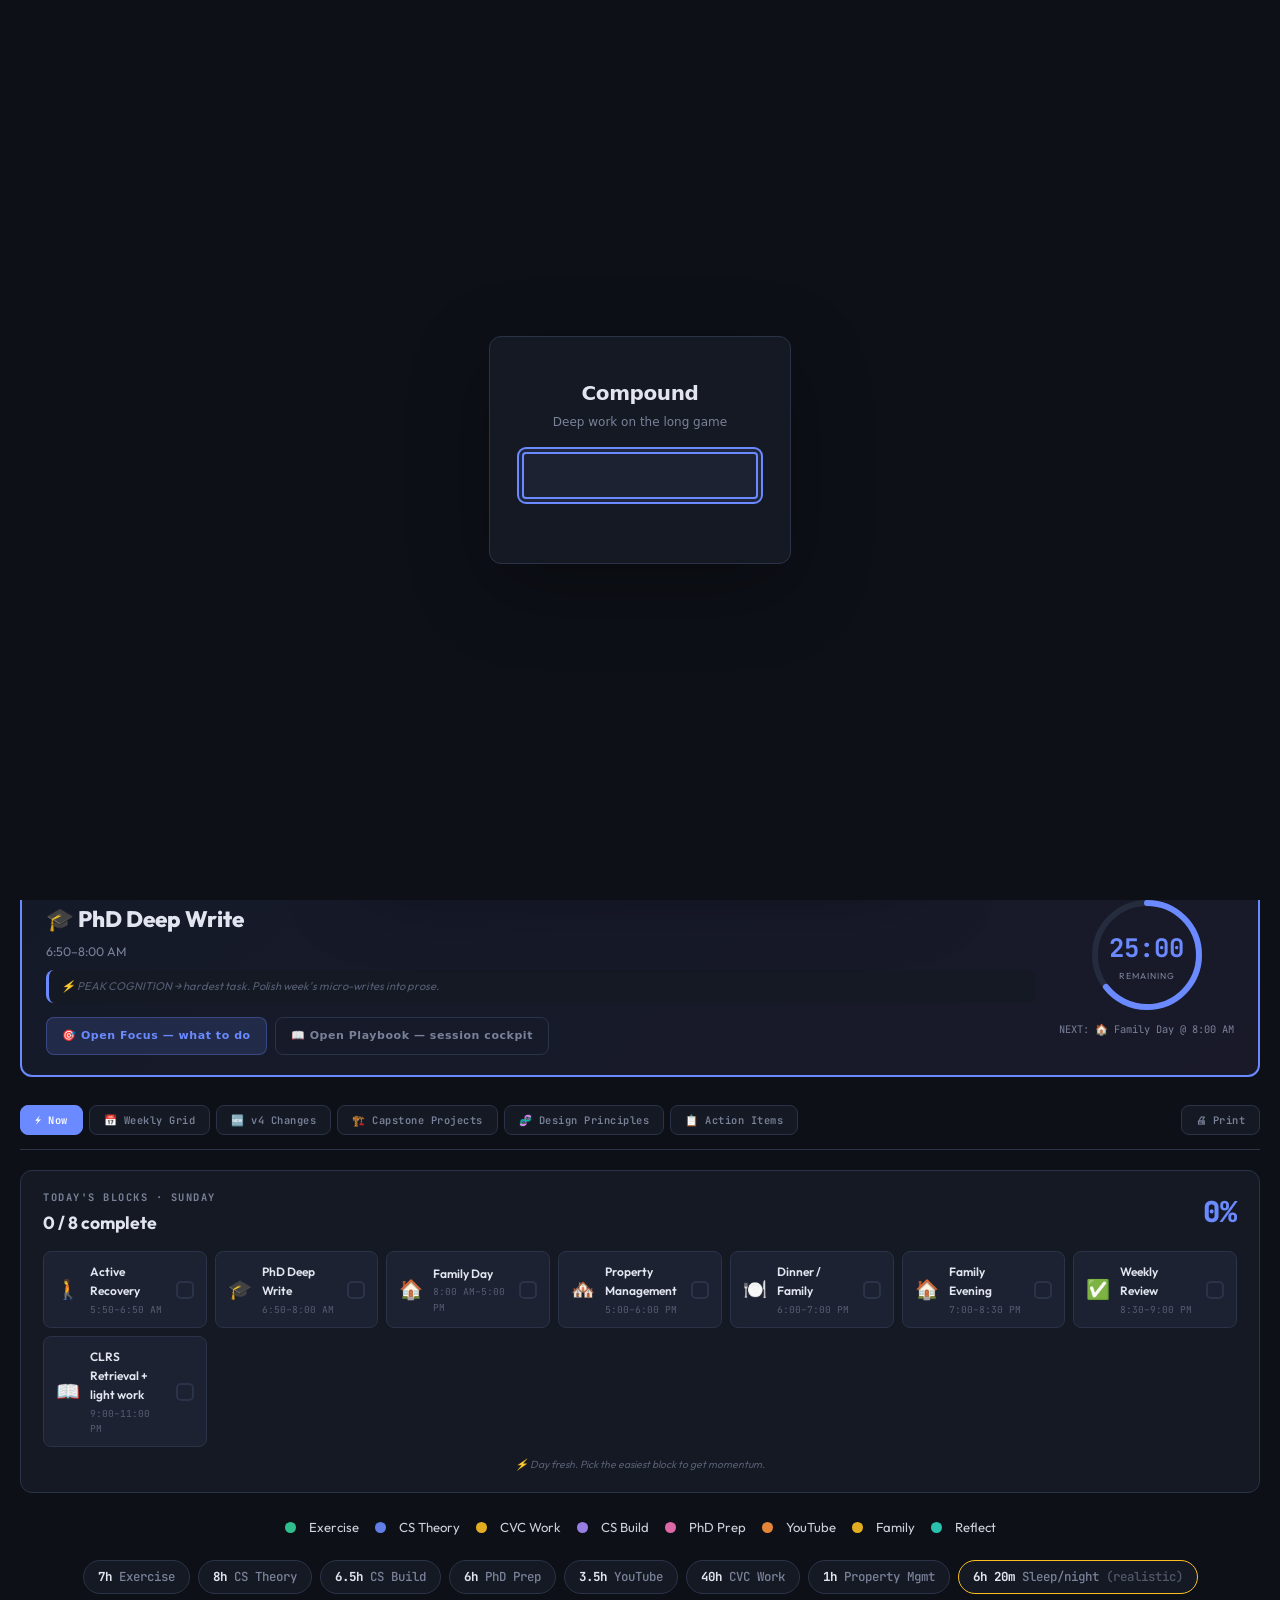
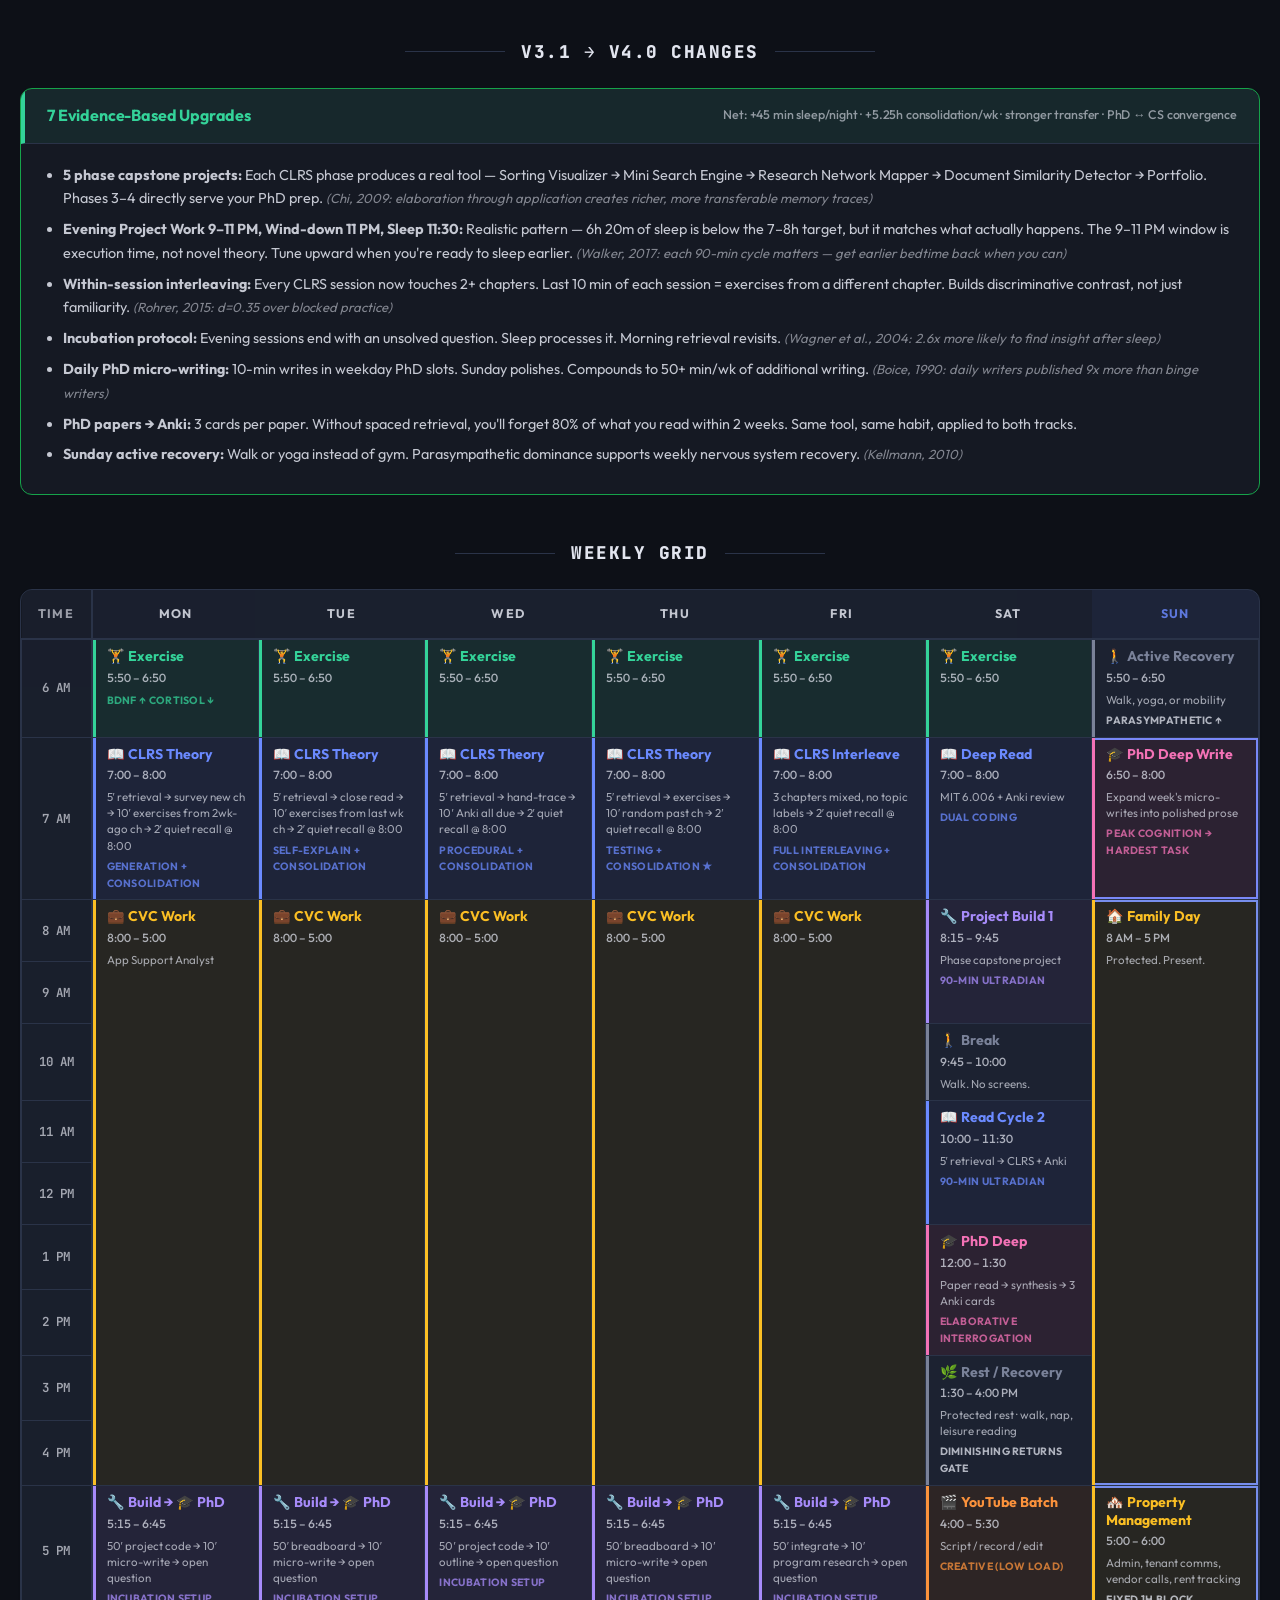
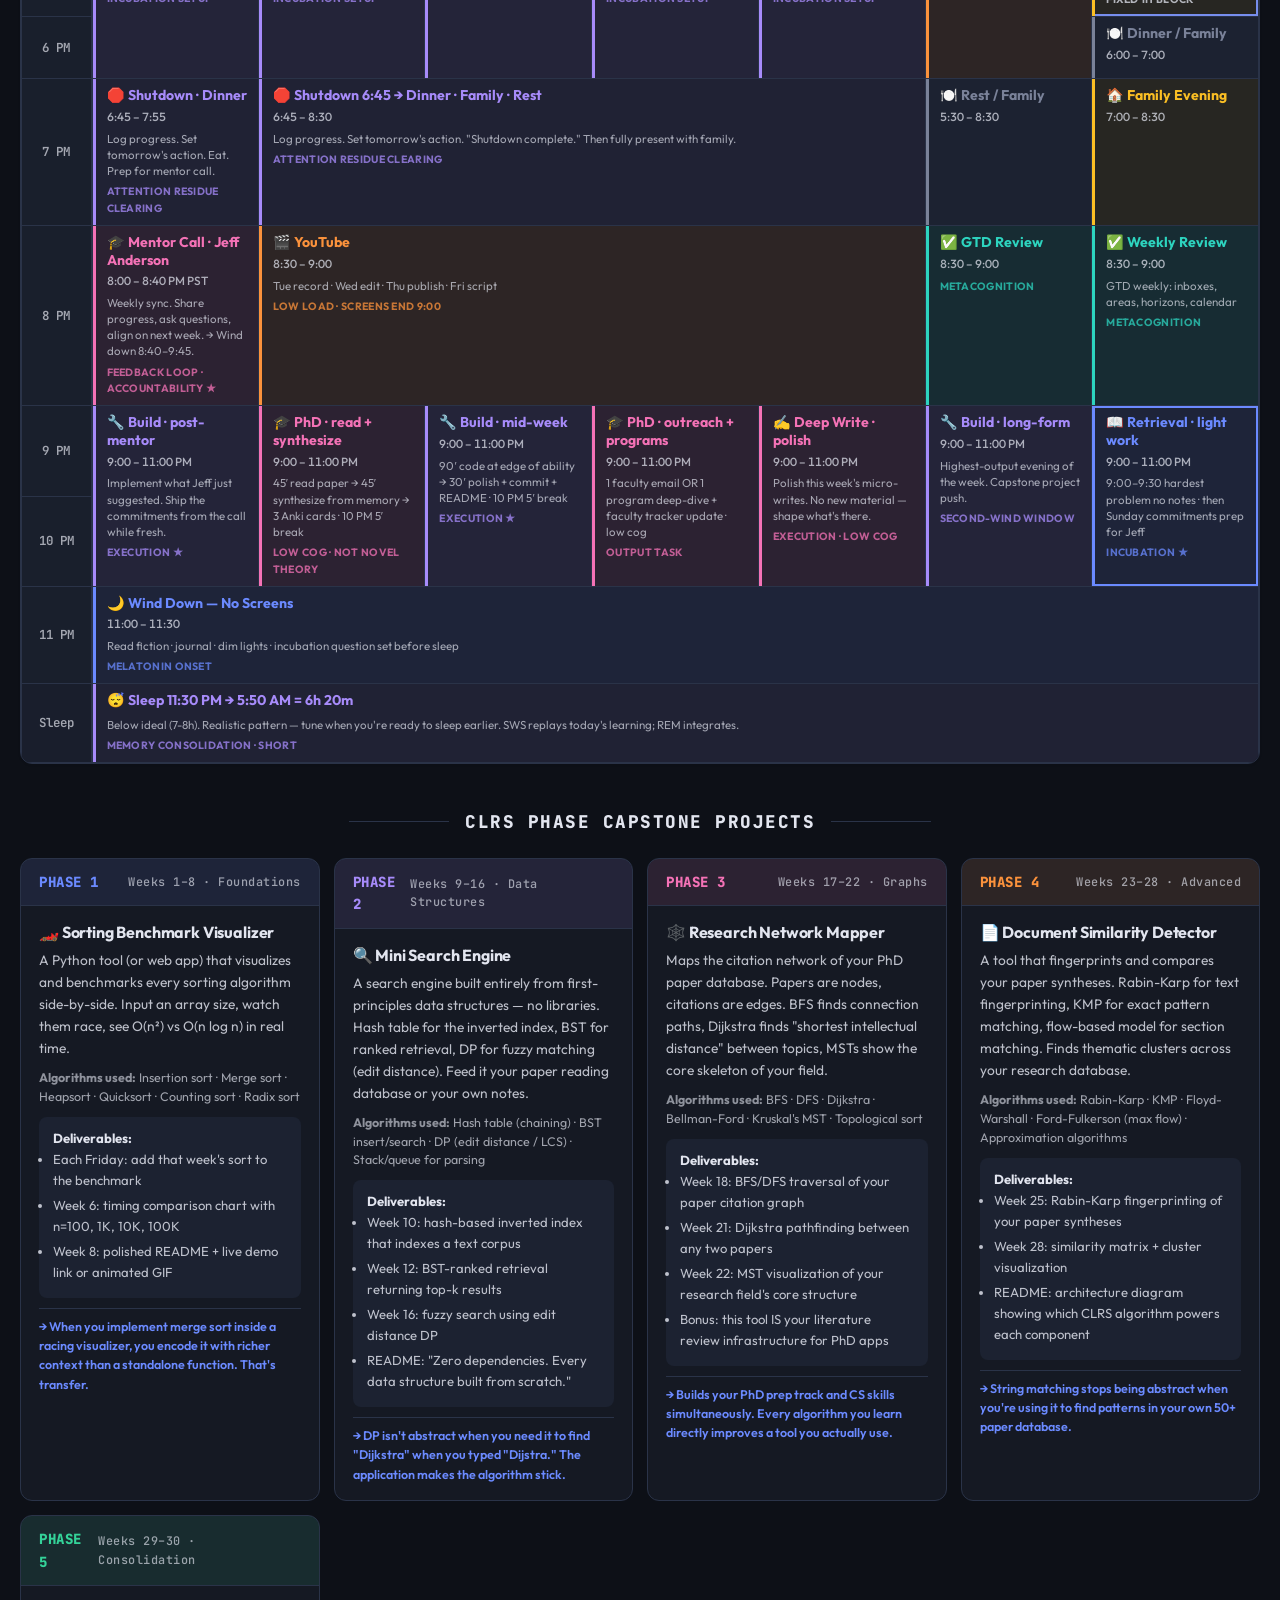
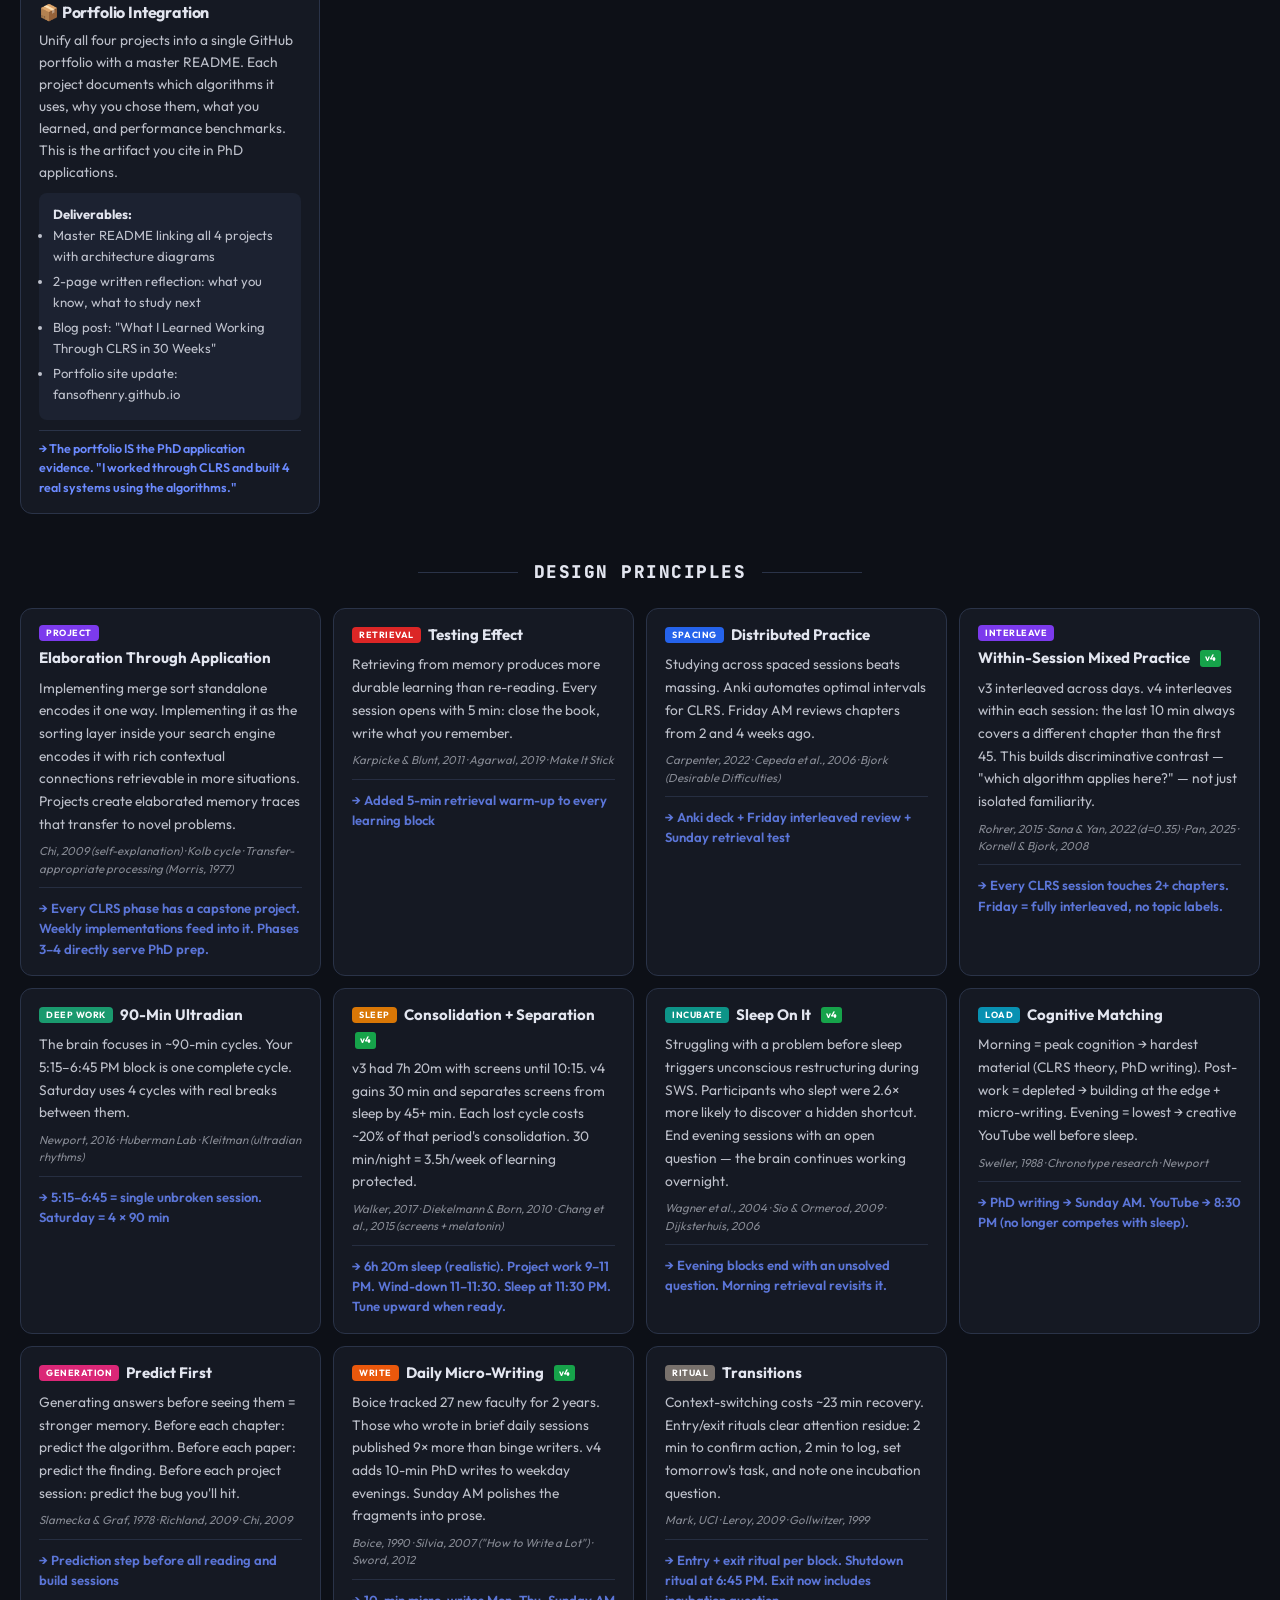
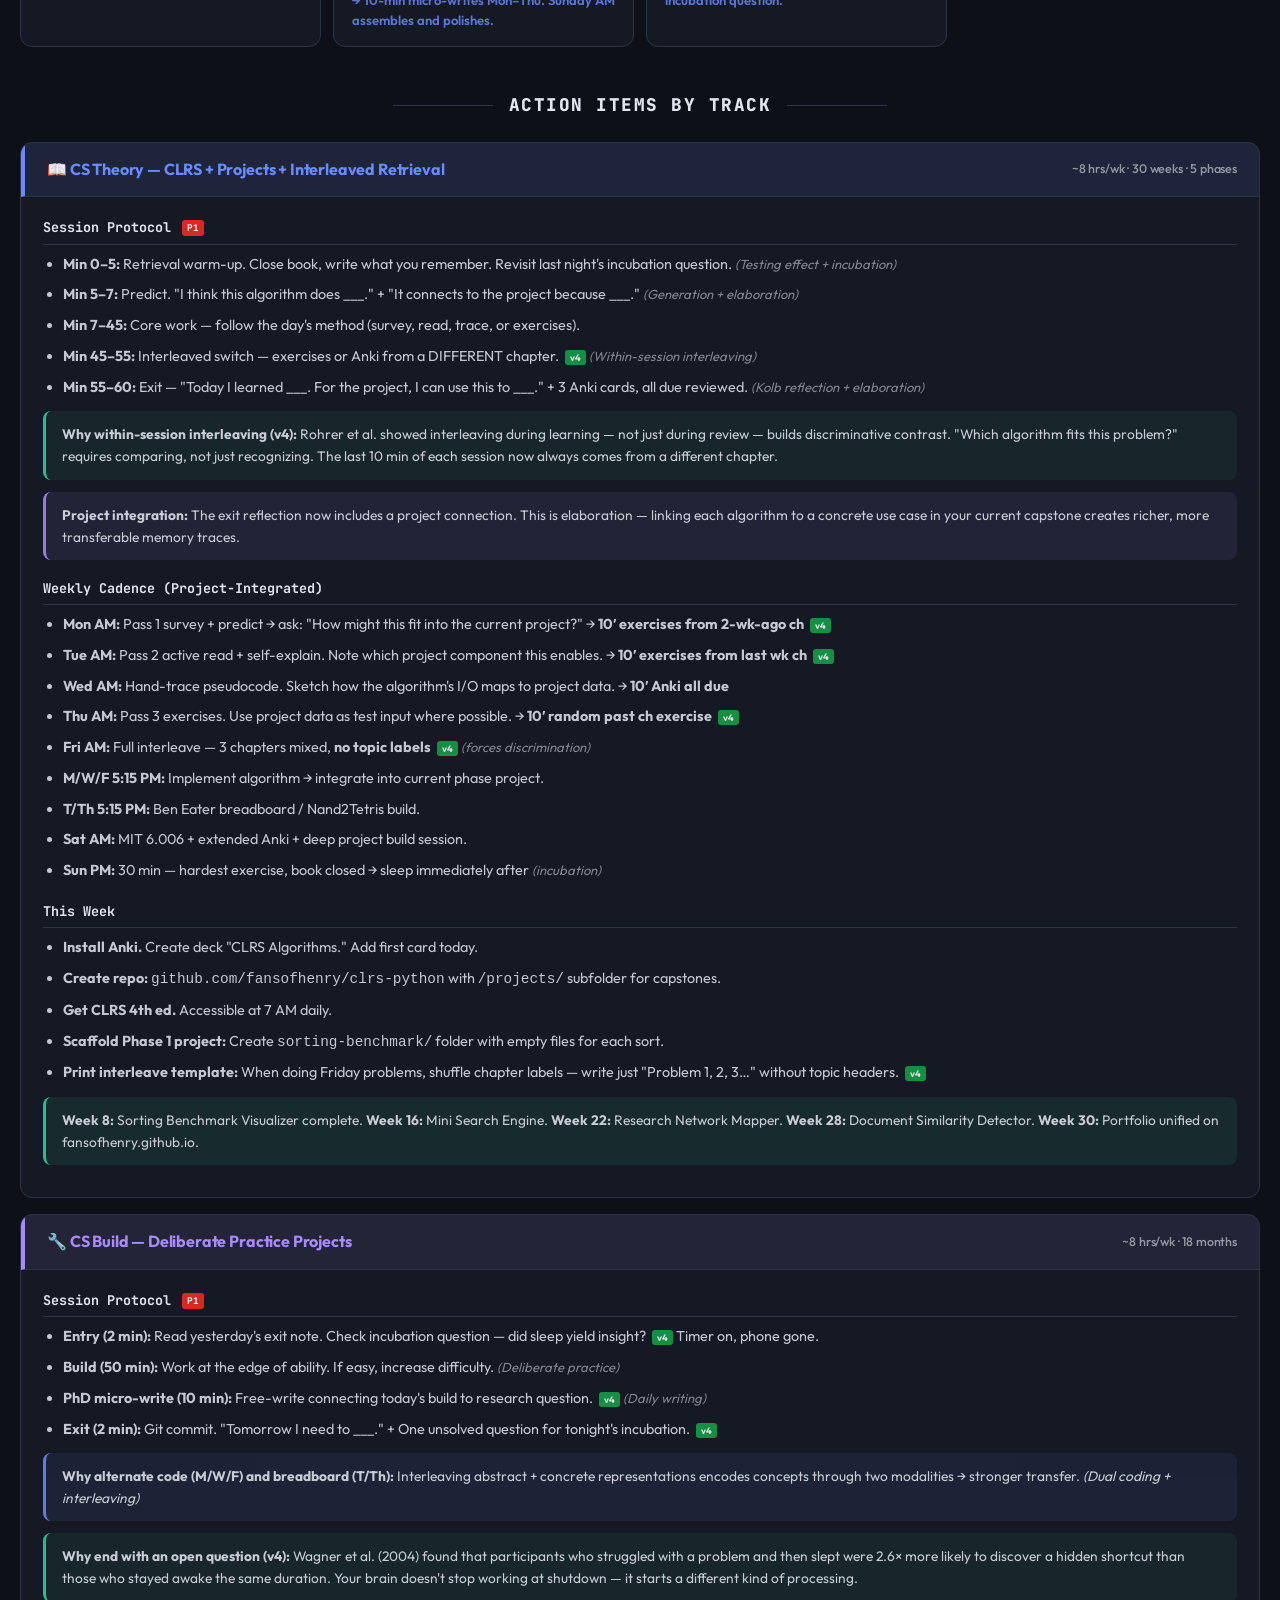
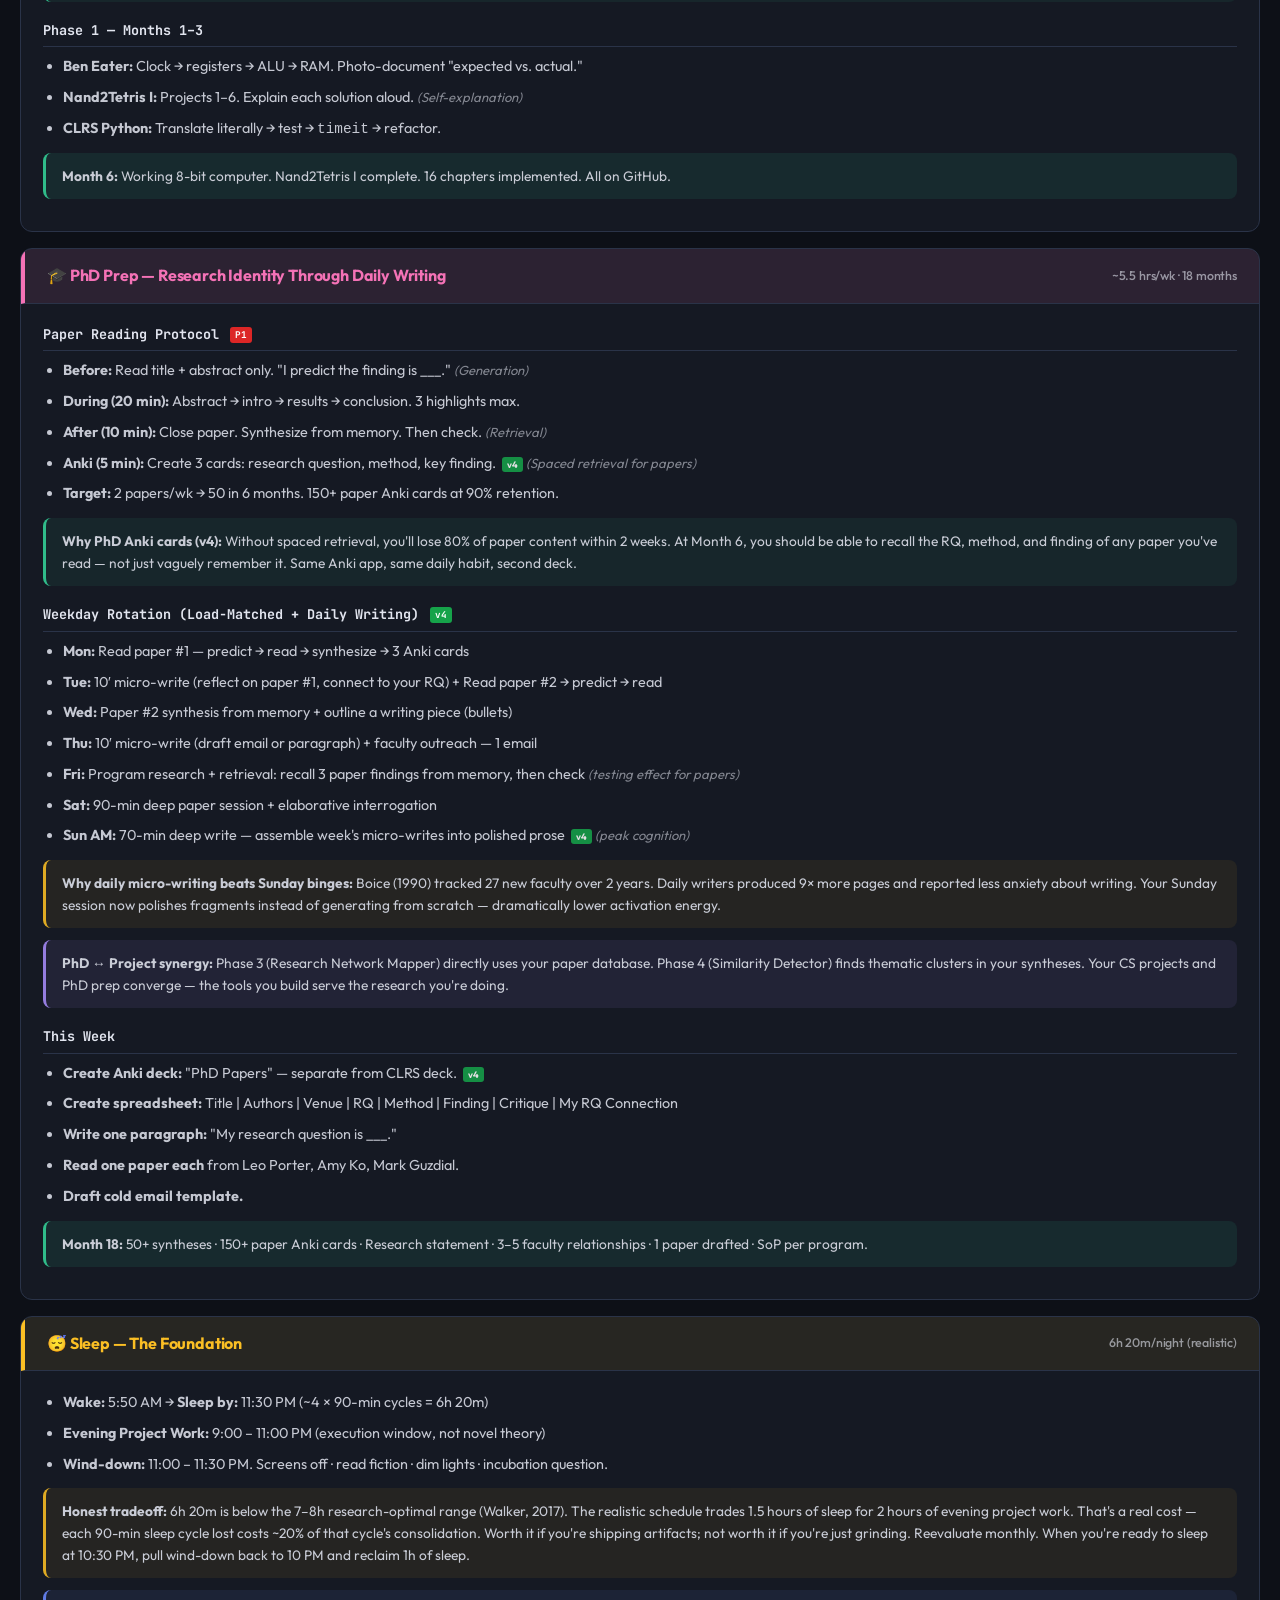
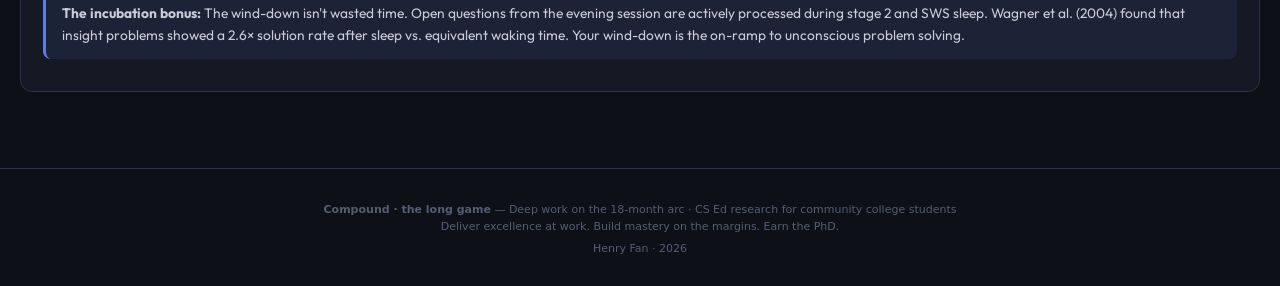
==== commit 7a306865: "Add /about.html as the public doorway + Person JSON-LD on root The root URL is a password-gated dail" ====
--- a/index.html
+++ b/index.html
@@ -1303,6 +1303,38 @@
 }
 </style>
 <script>(function(){try{if(localStorage.getItem('systemv2_theme')==='light')document.documentElement.classList.add('light')}catch(e){}}());</script>
+<script type="application/ld+json">
+{
+  "@context": "https://schema.org",
+  "@type": "Person",
+  "name": "Henry Fan",
+  "givenName": "Henry",
+  "familyName": "Fan",
+  "url": "https://fansofhenry.github.io/",
+  "jobTitle": "Application Support Analyst I",
+  "worksFor": {
+    "@type": "CollegeOrUniversity",
+    "name": "Foothill–De Anza Community College District",
+    "department": "California Virtual Campus — Online Education Initiative (CVC-OEI)"
+  },
+  "knowsAbout": [
+    "Computer science education",
+    "Applied linear algebra pedagogy",
+    "Hands-on laboratory kits",
+    "Community college teaching",
+    "Student information systems"
+  ],
+  "mainEntityOfPage": "https://fansofhenry.github.io/",
+  "subjectOf": {
+    "@type": "ResearchProject",
+    "name": "The Modeling Bench",
+    "url": "https://fansofhenry.github.io/research-lab/"
+  },
+  "sameAs": [
+    "https://github.com/fansofhenry"
+  ]
+}
+</script>
 </head>
 <body>
 
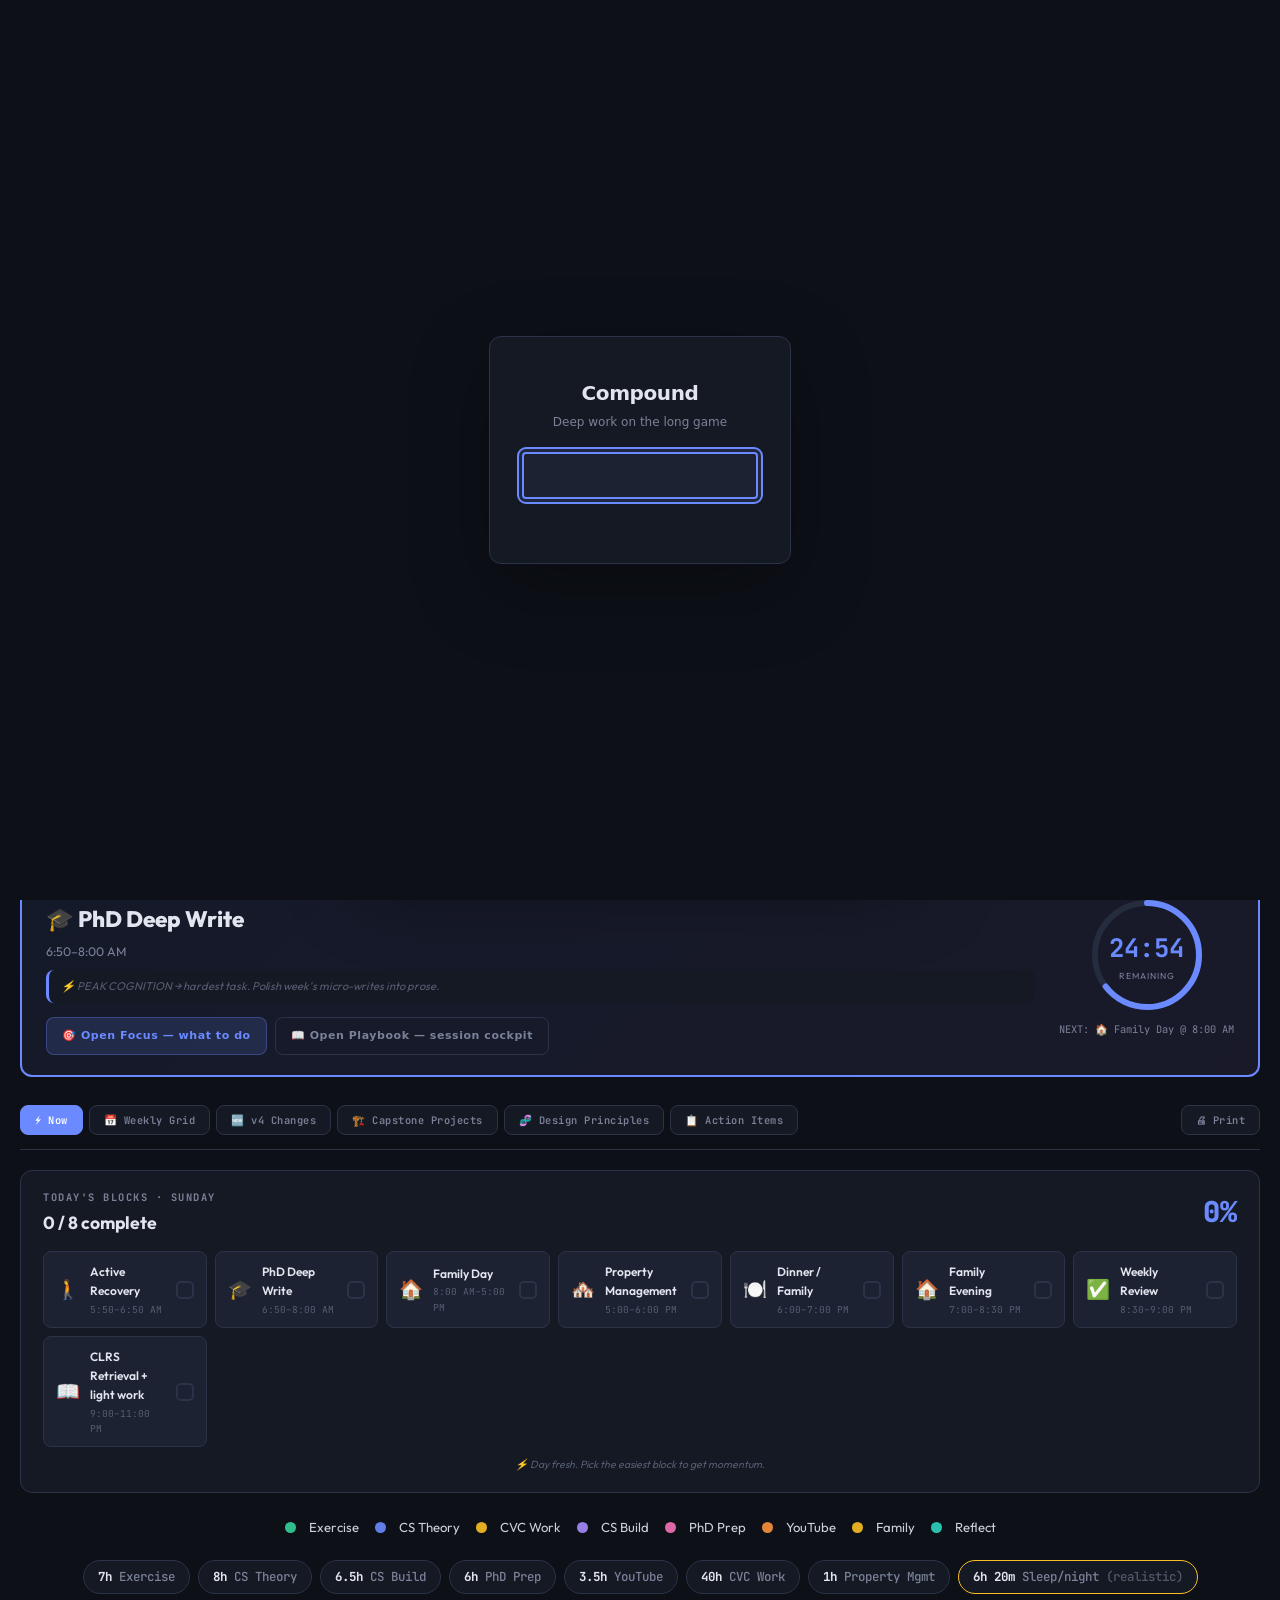
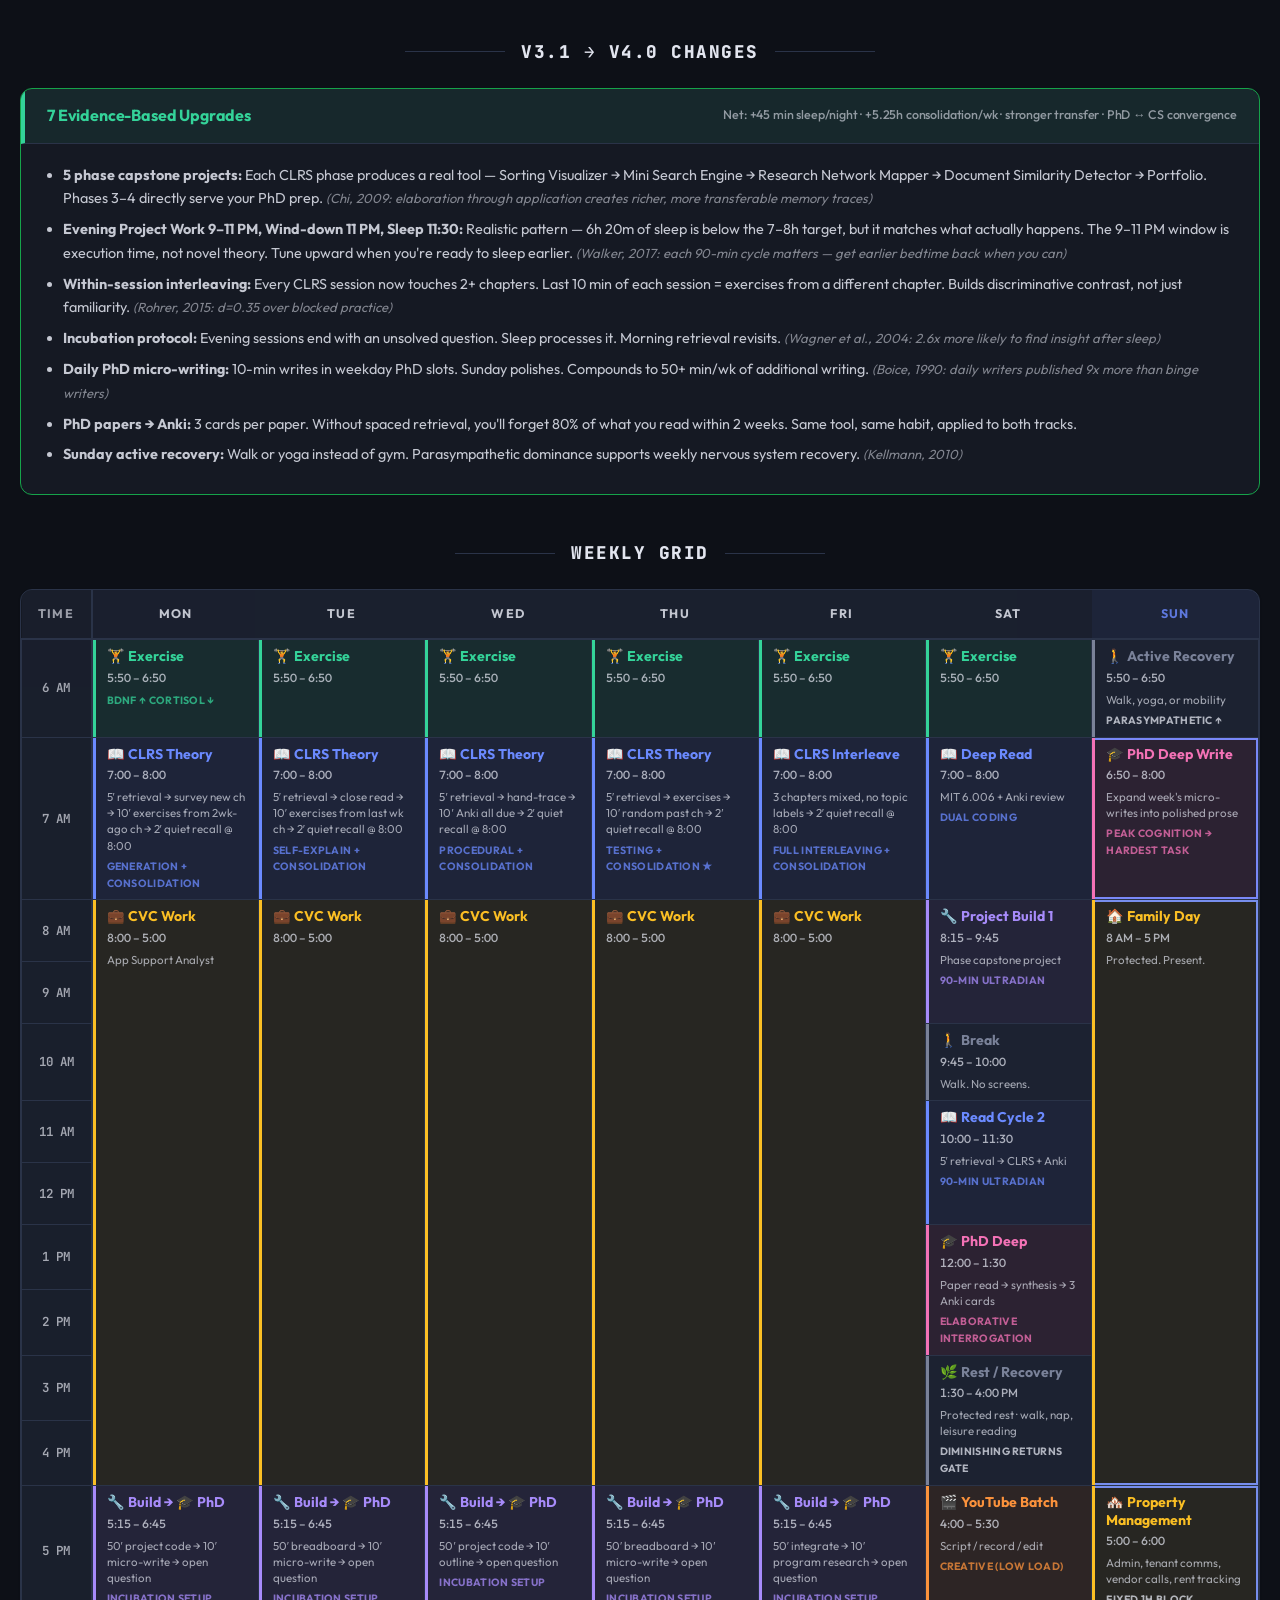
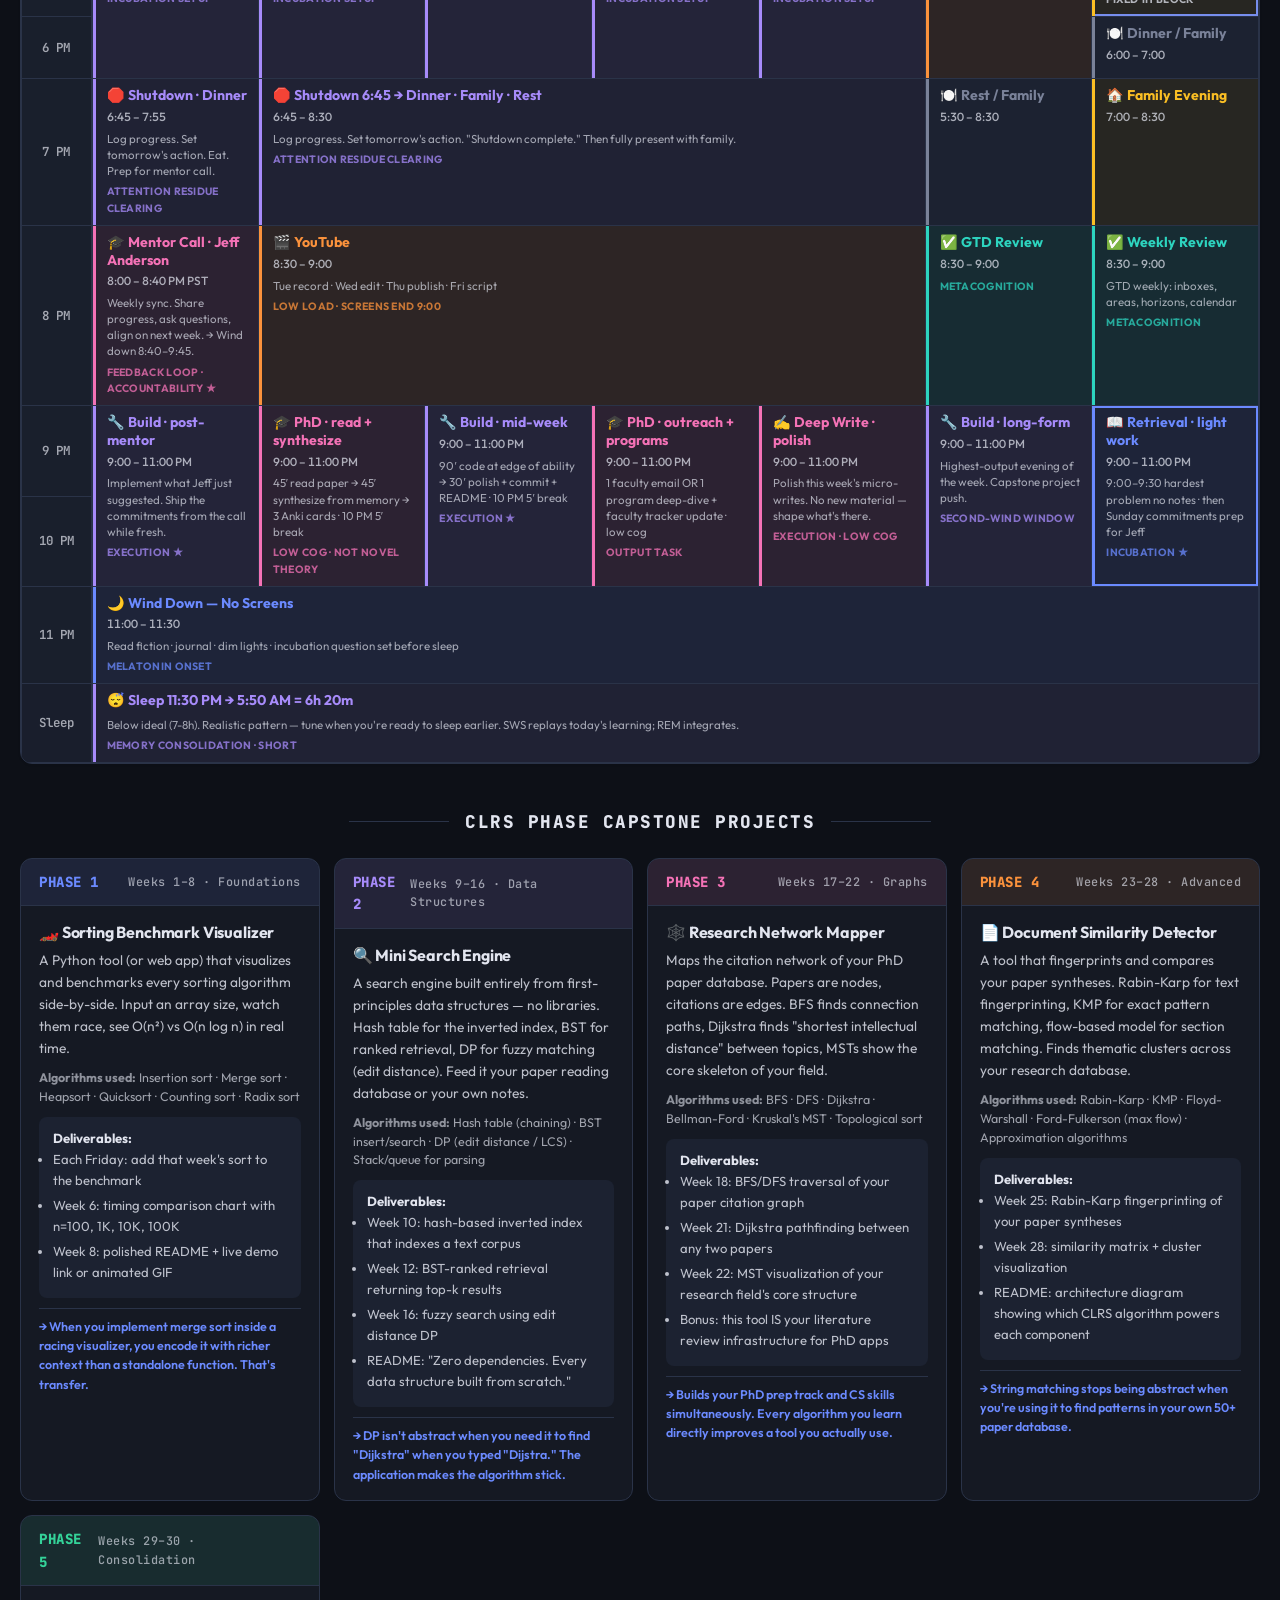
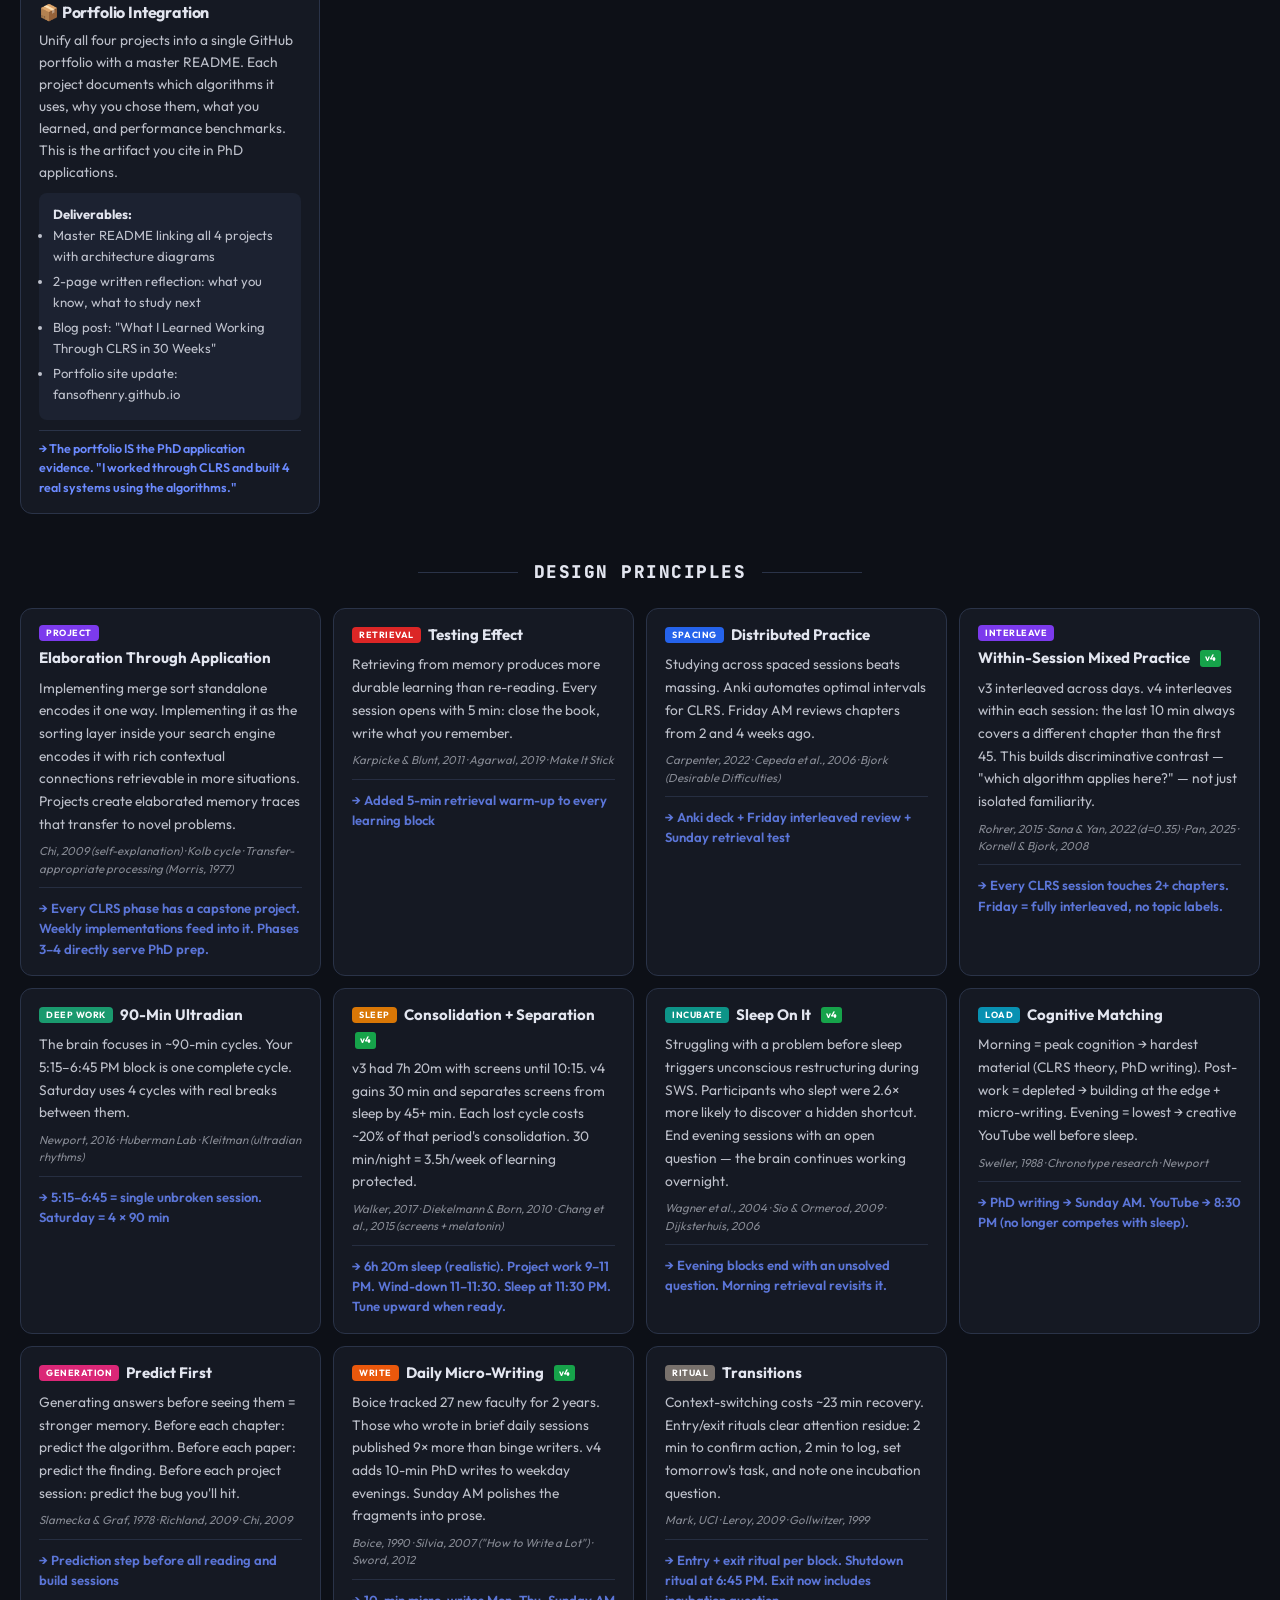
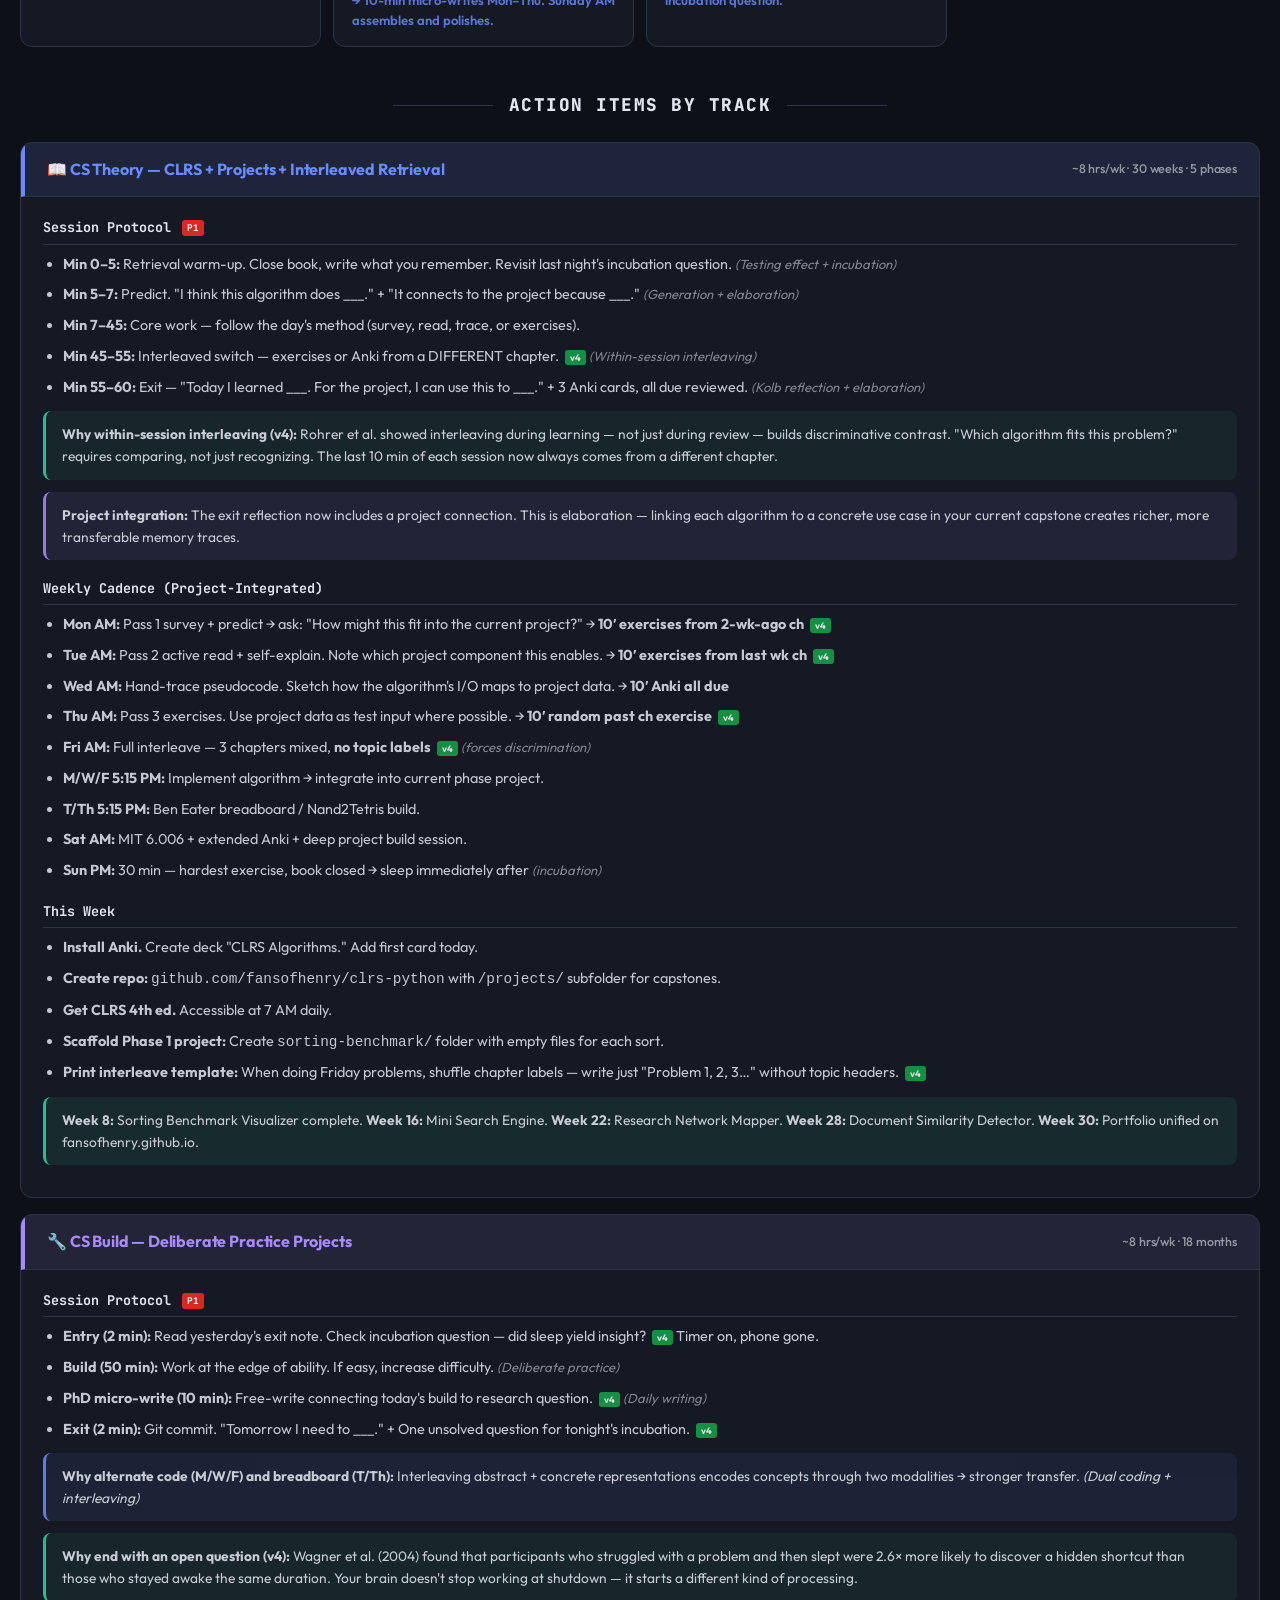
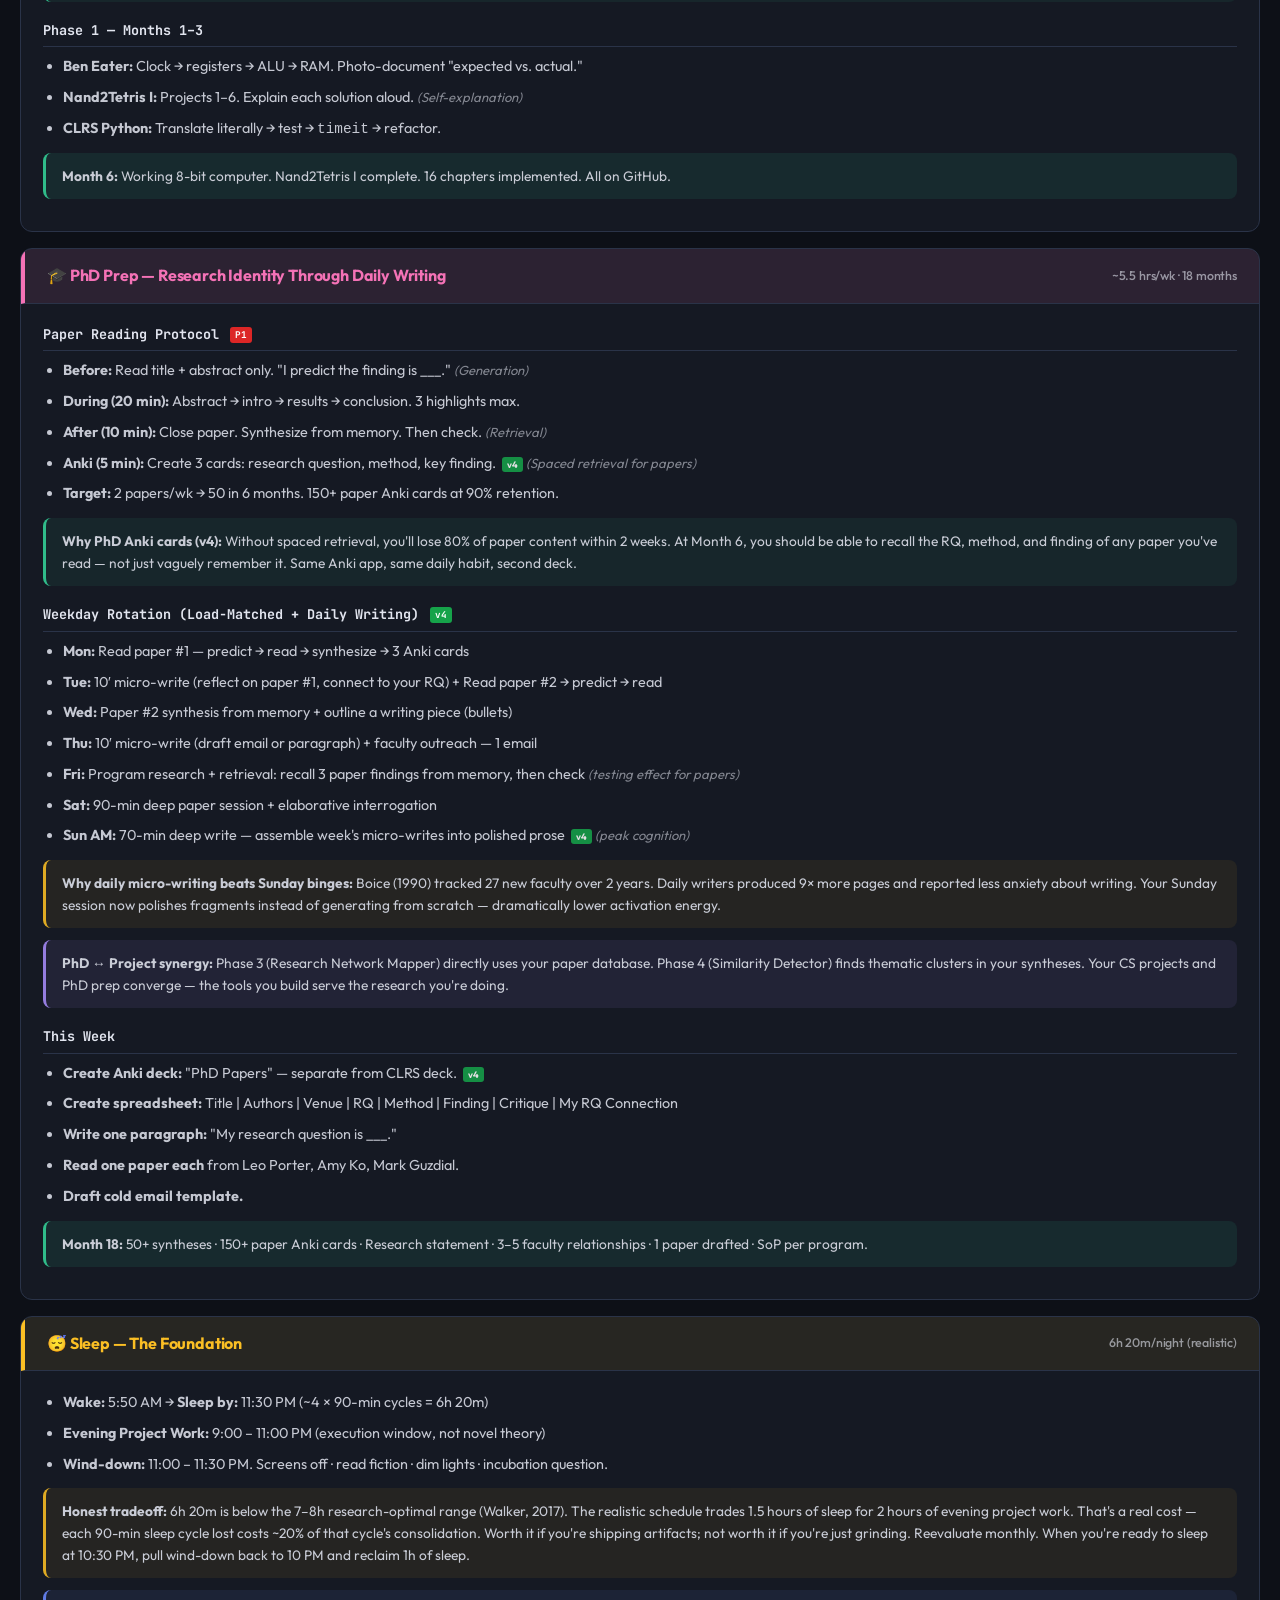
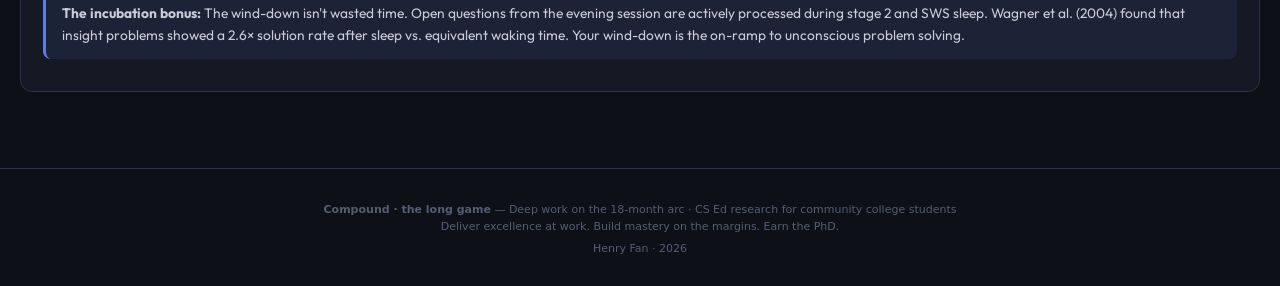
==== commit 97d05078: "Update site passcode Co-Authored-By: Claude Opus 4.6 <noreply@anthropic.com>" ====
--- a/index.html
+++ b/index.html
@@ -1352,7 +1352,7 @@
   var gate=document.getElementById('pwGate');
   var inp=document.getElementById('pwInput');
   var msg=document.getElementById('pwMsg');
-  var CODE='5751';
+  var CODE='000';
   // Mentor share view: ?mentor=1 bypasses the passcode gate and serves a
   // read-only schedule view with all private pages and edit affordances hidden.
   try{
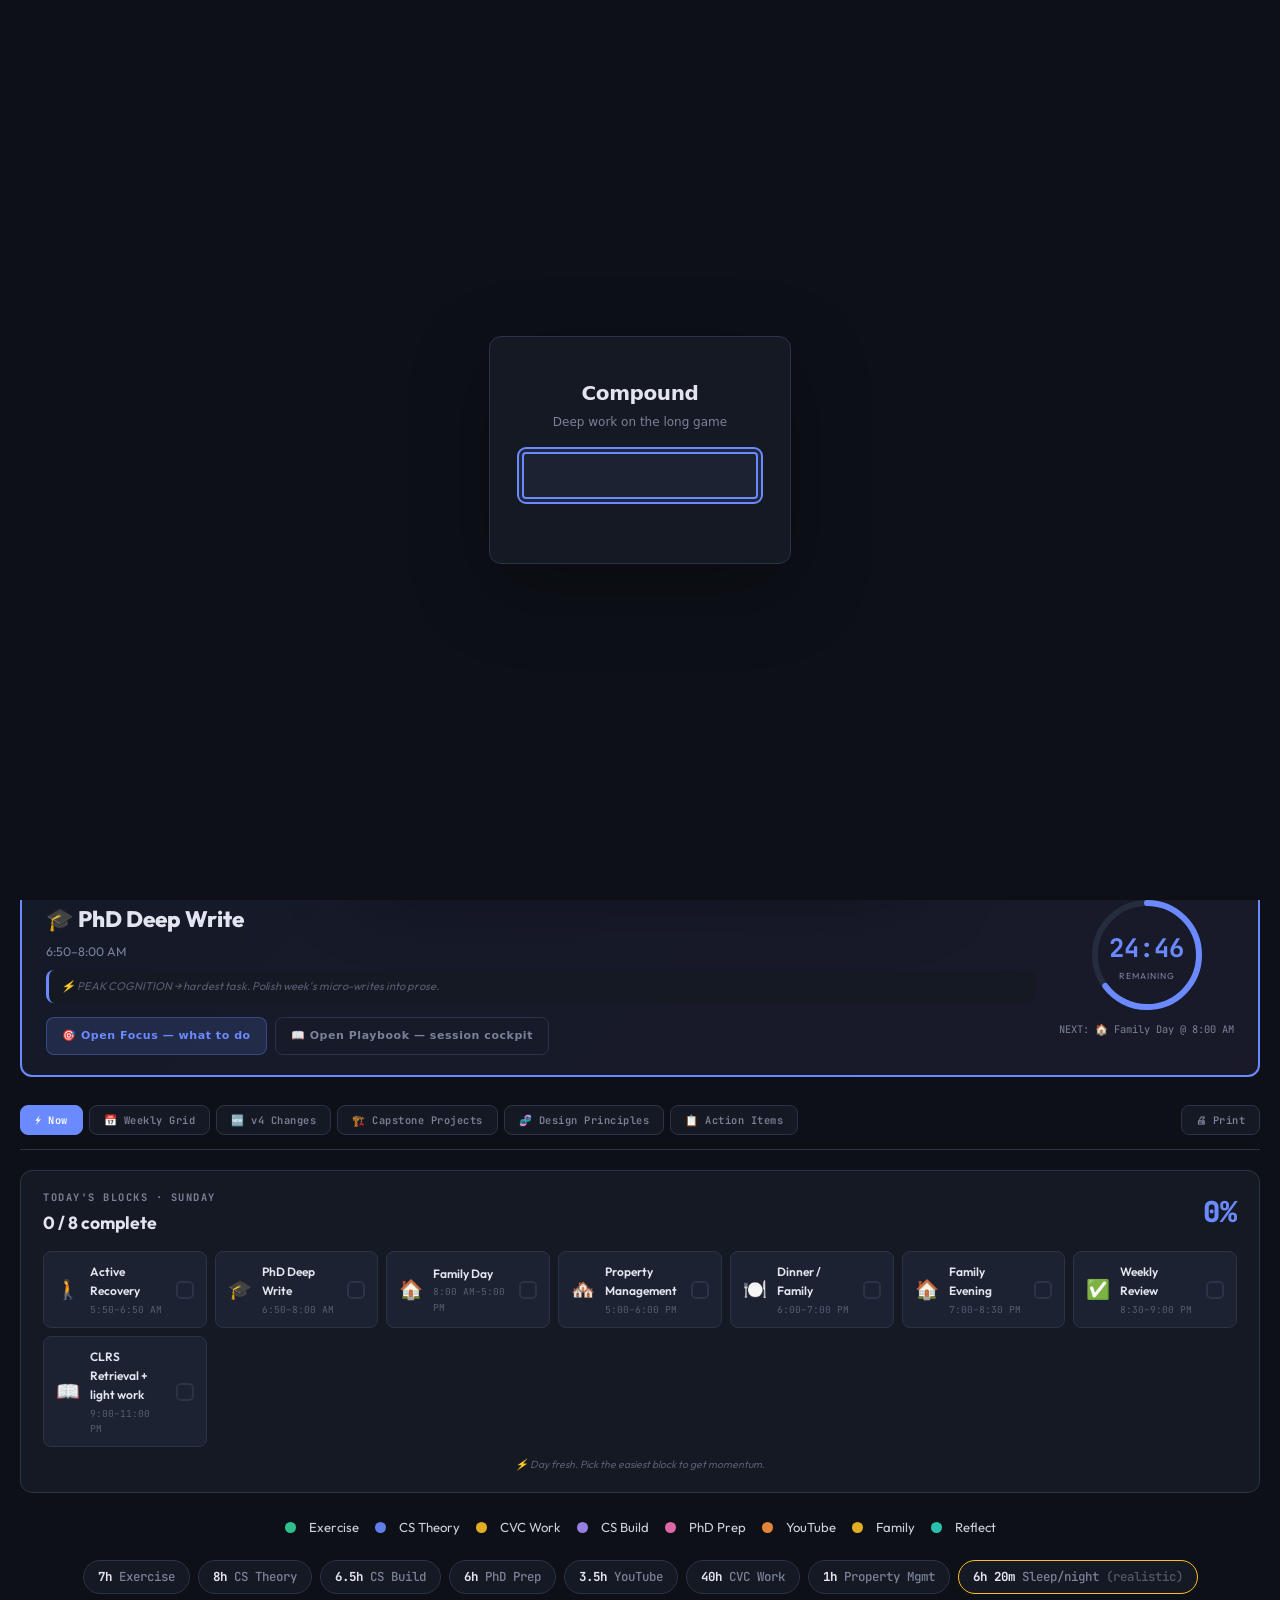
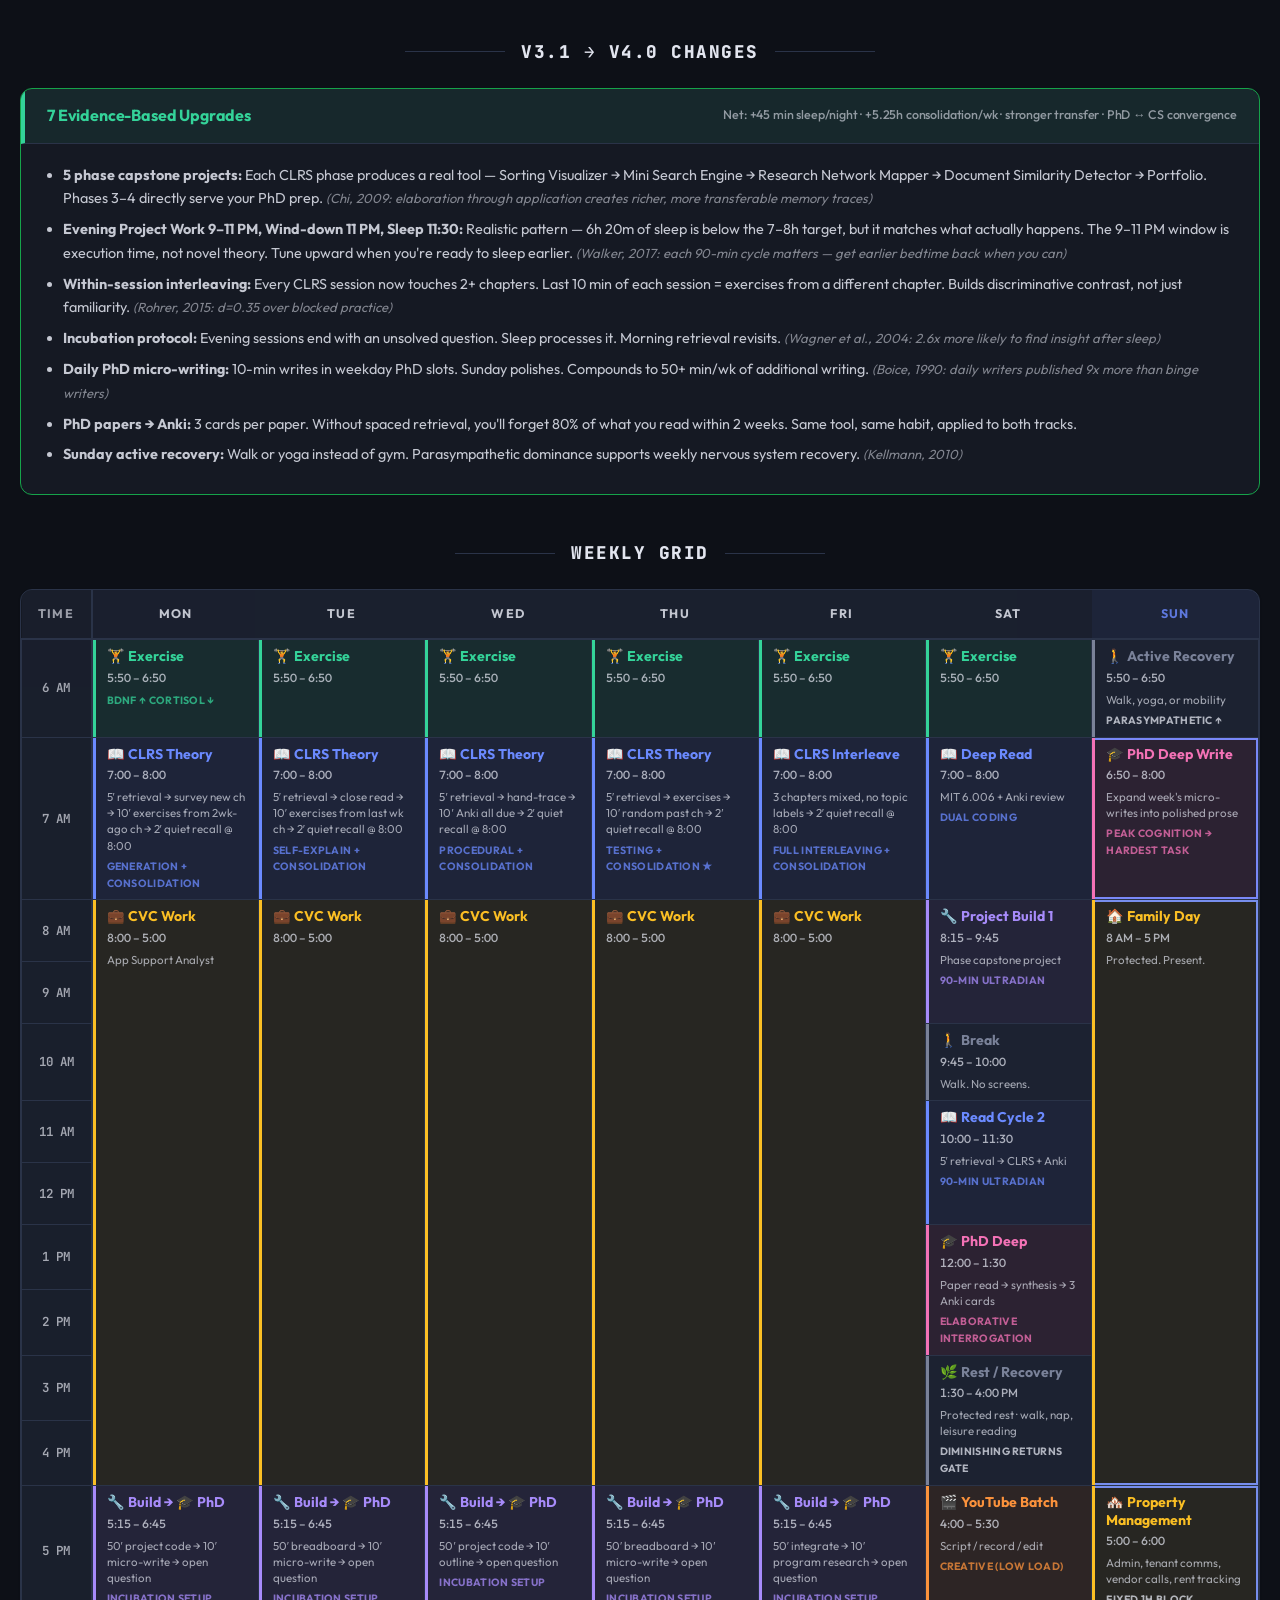
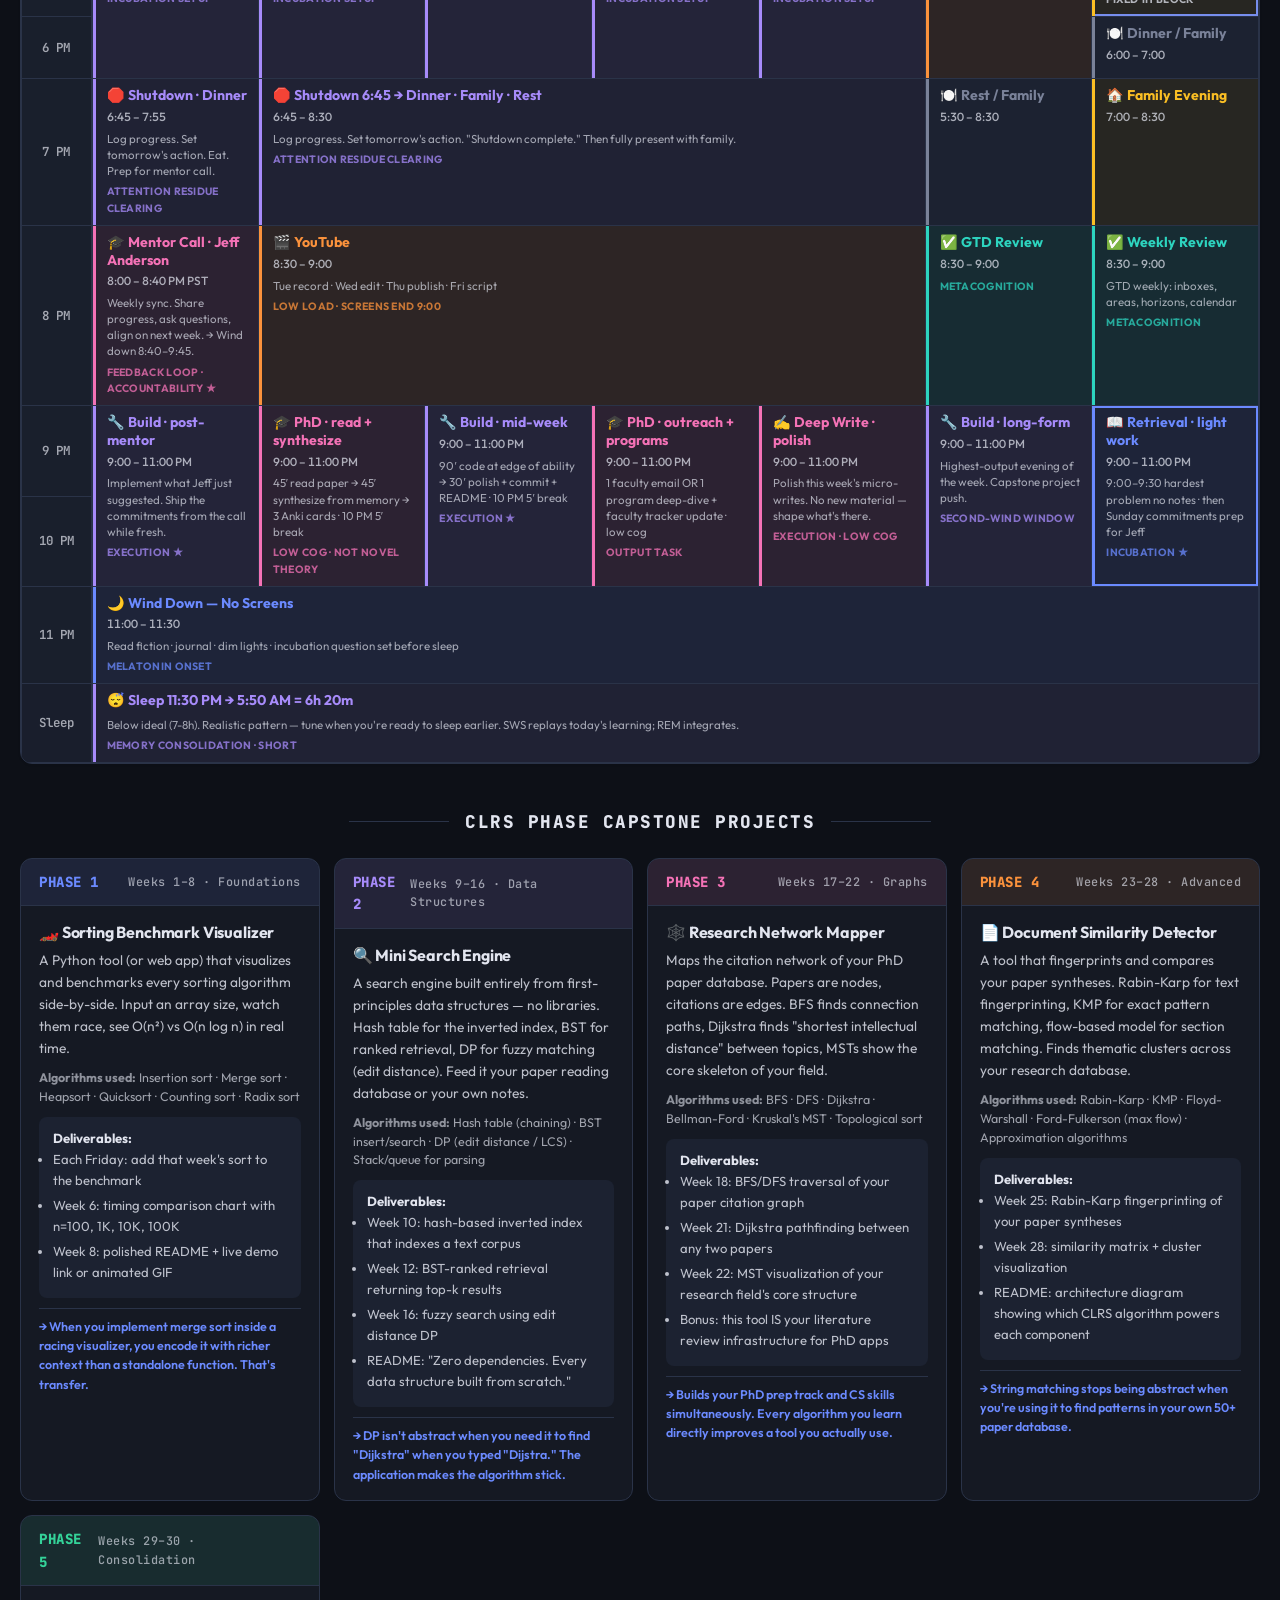
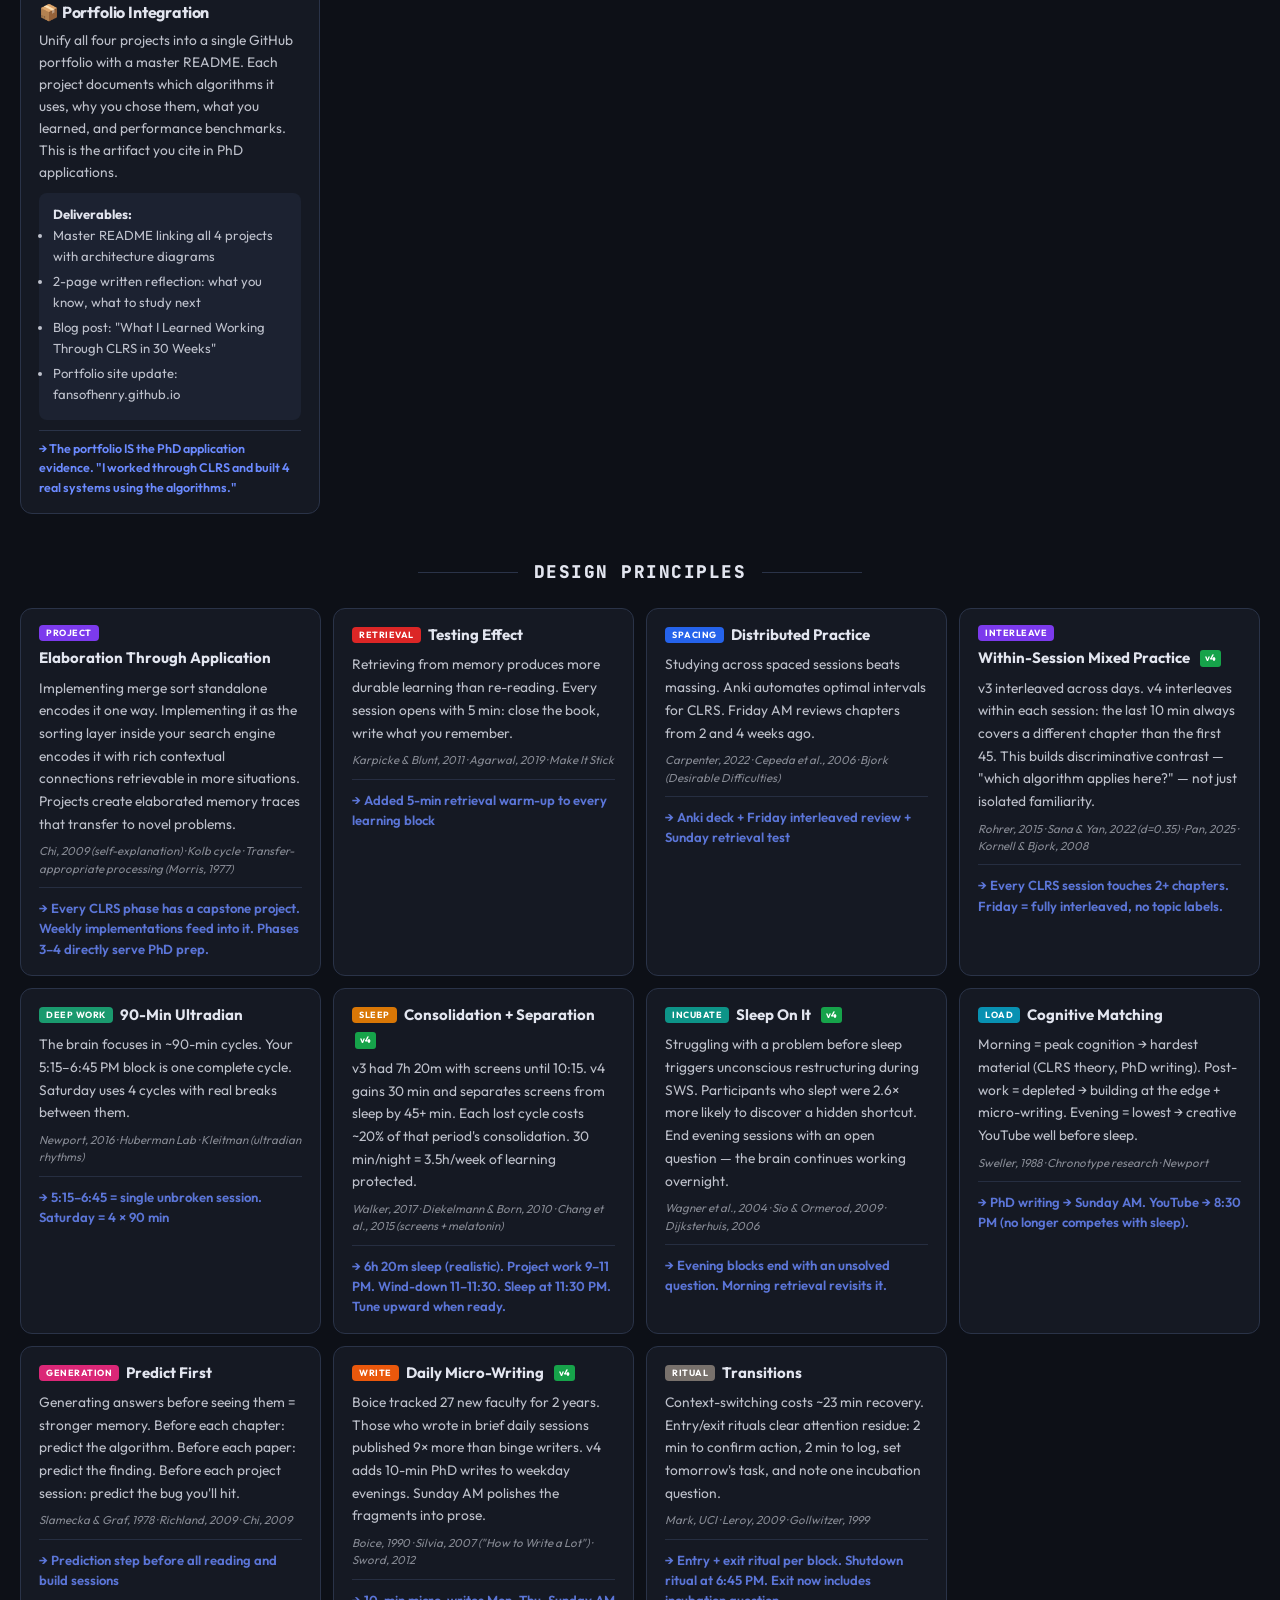
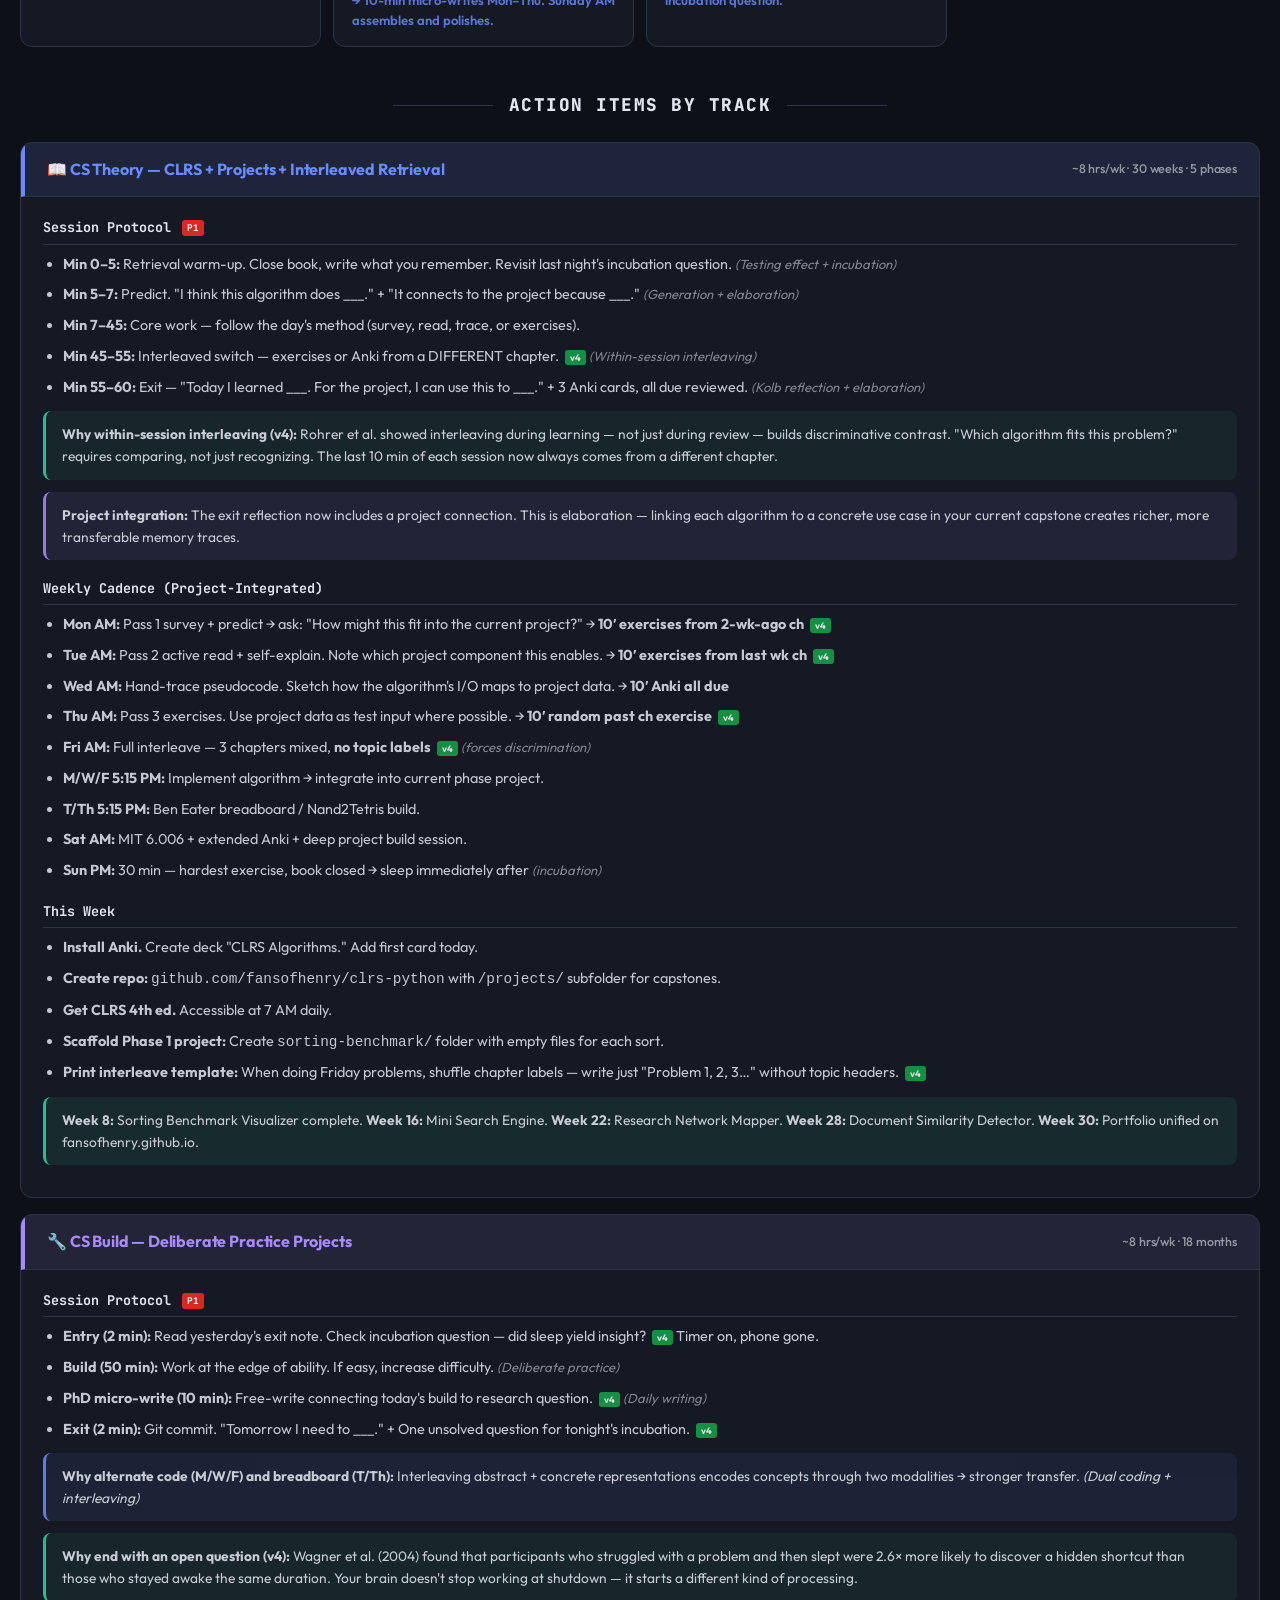
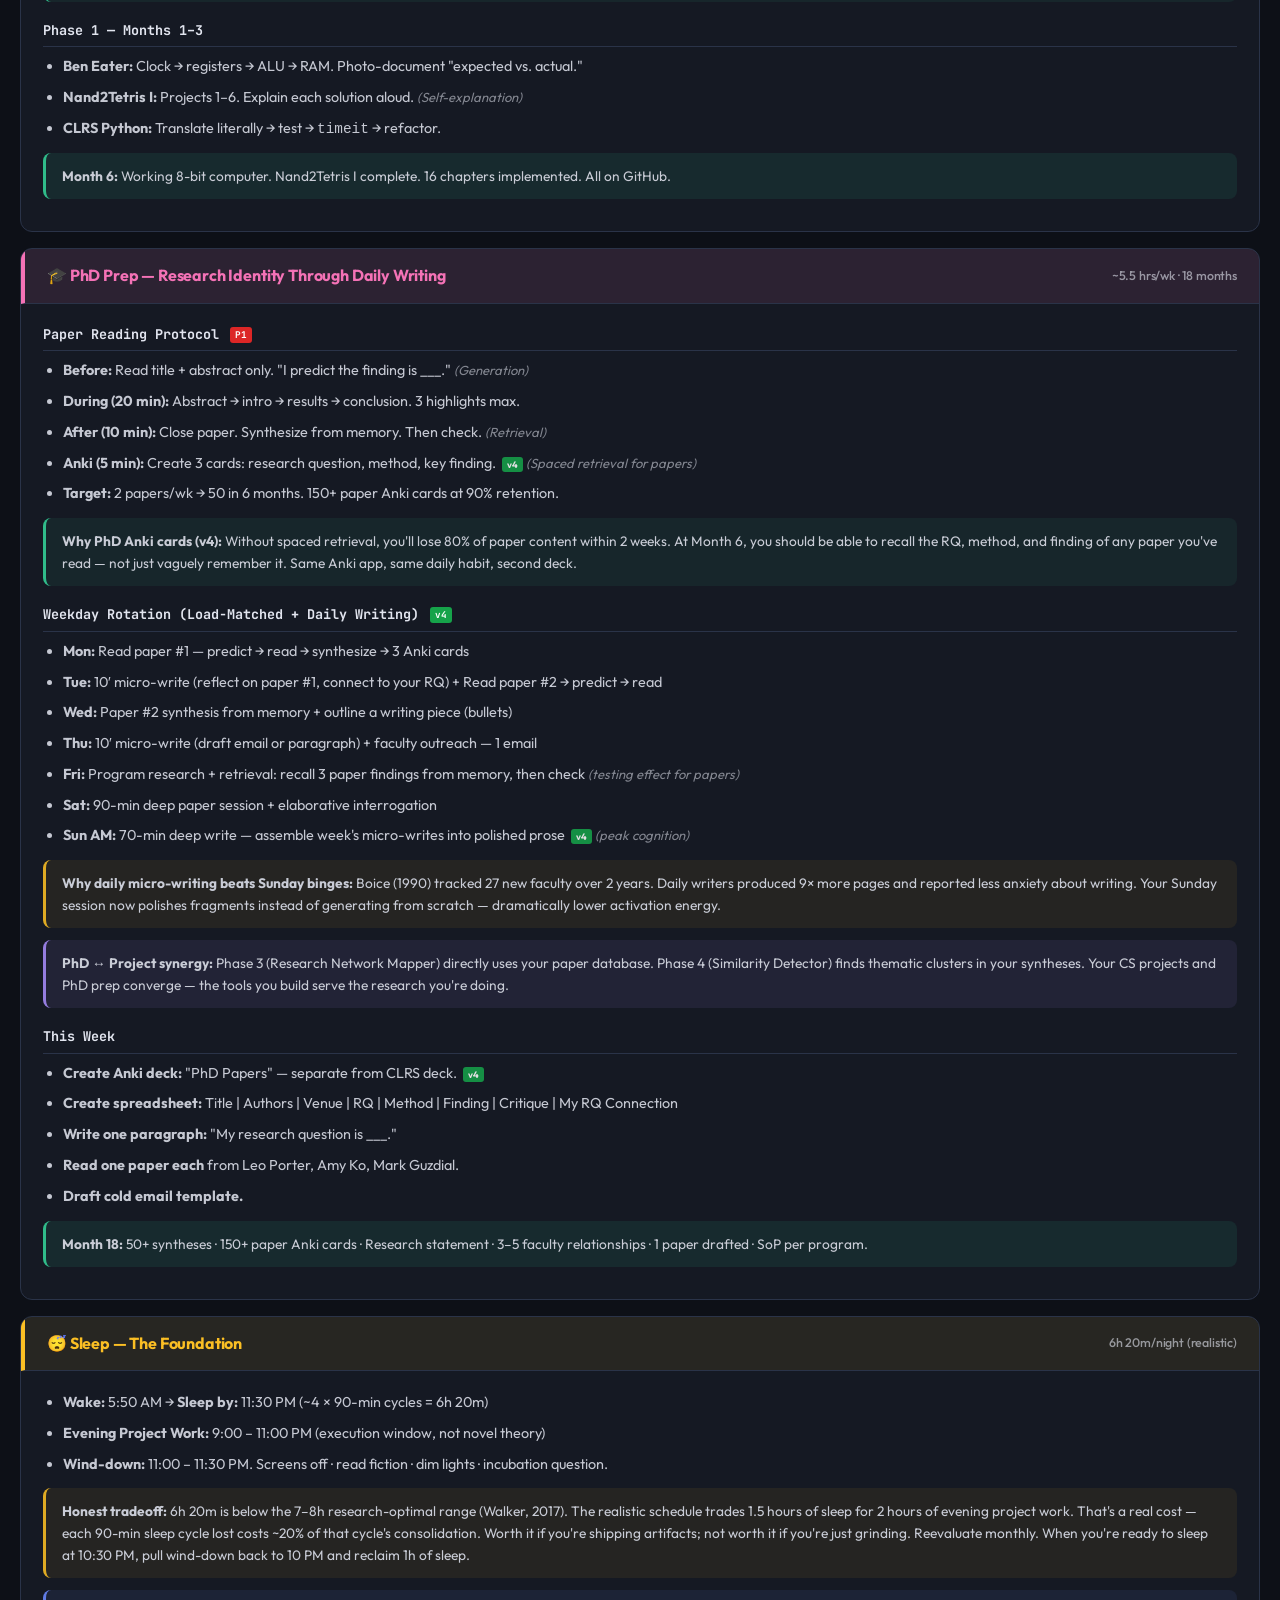
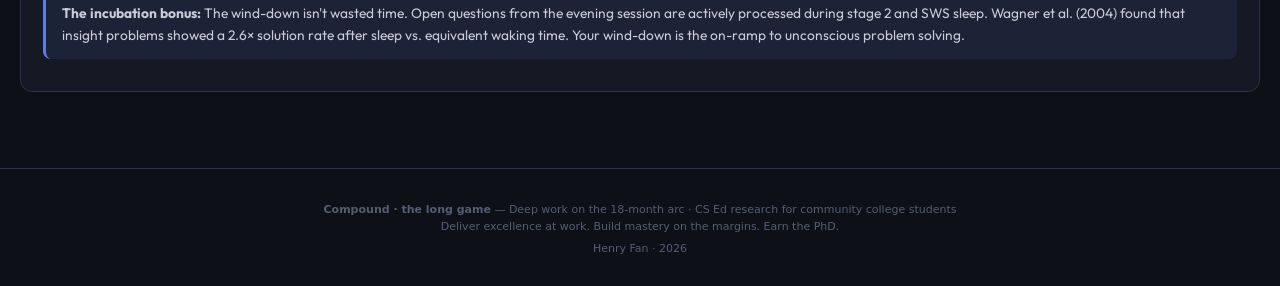
==== commit fd85cecc: "Fix passcode to match 4-digit input length Co-Authored-By: Claude Opus 4.6 <noreply@anthropic.com>" ====
--- a/index.html
+++ b/index.html
@@ -1352,7 +1352,7 @@
   var gate=document.getElementById('pwGate');
   var inp=document.getElementById('pwInput');
   var msg=document.getElementById('pwMsg');
-  var CODE='000';
+  var CODE='0000';
   // Mentor share view: ?mentor=1 bypasses the passcode gate and serves a
   // read-only schedule view with all private pages and edit affordances hidden.
   try{
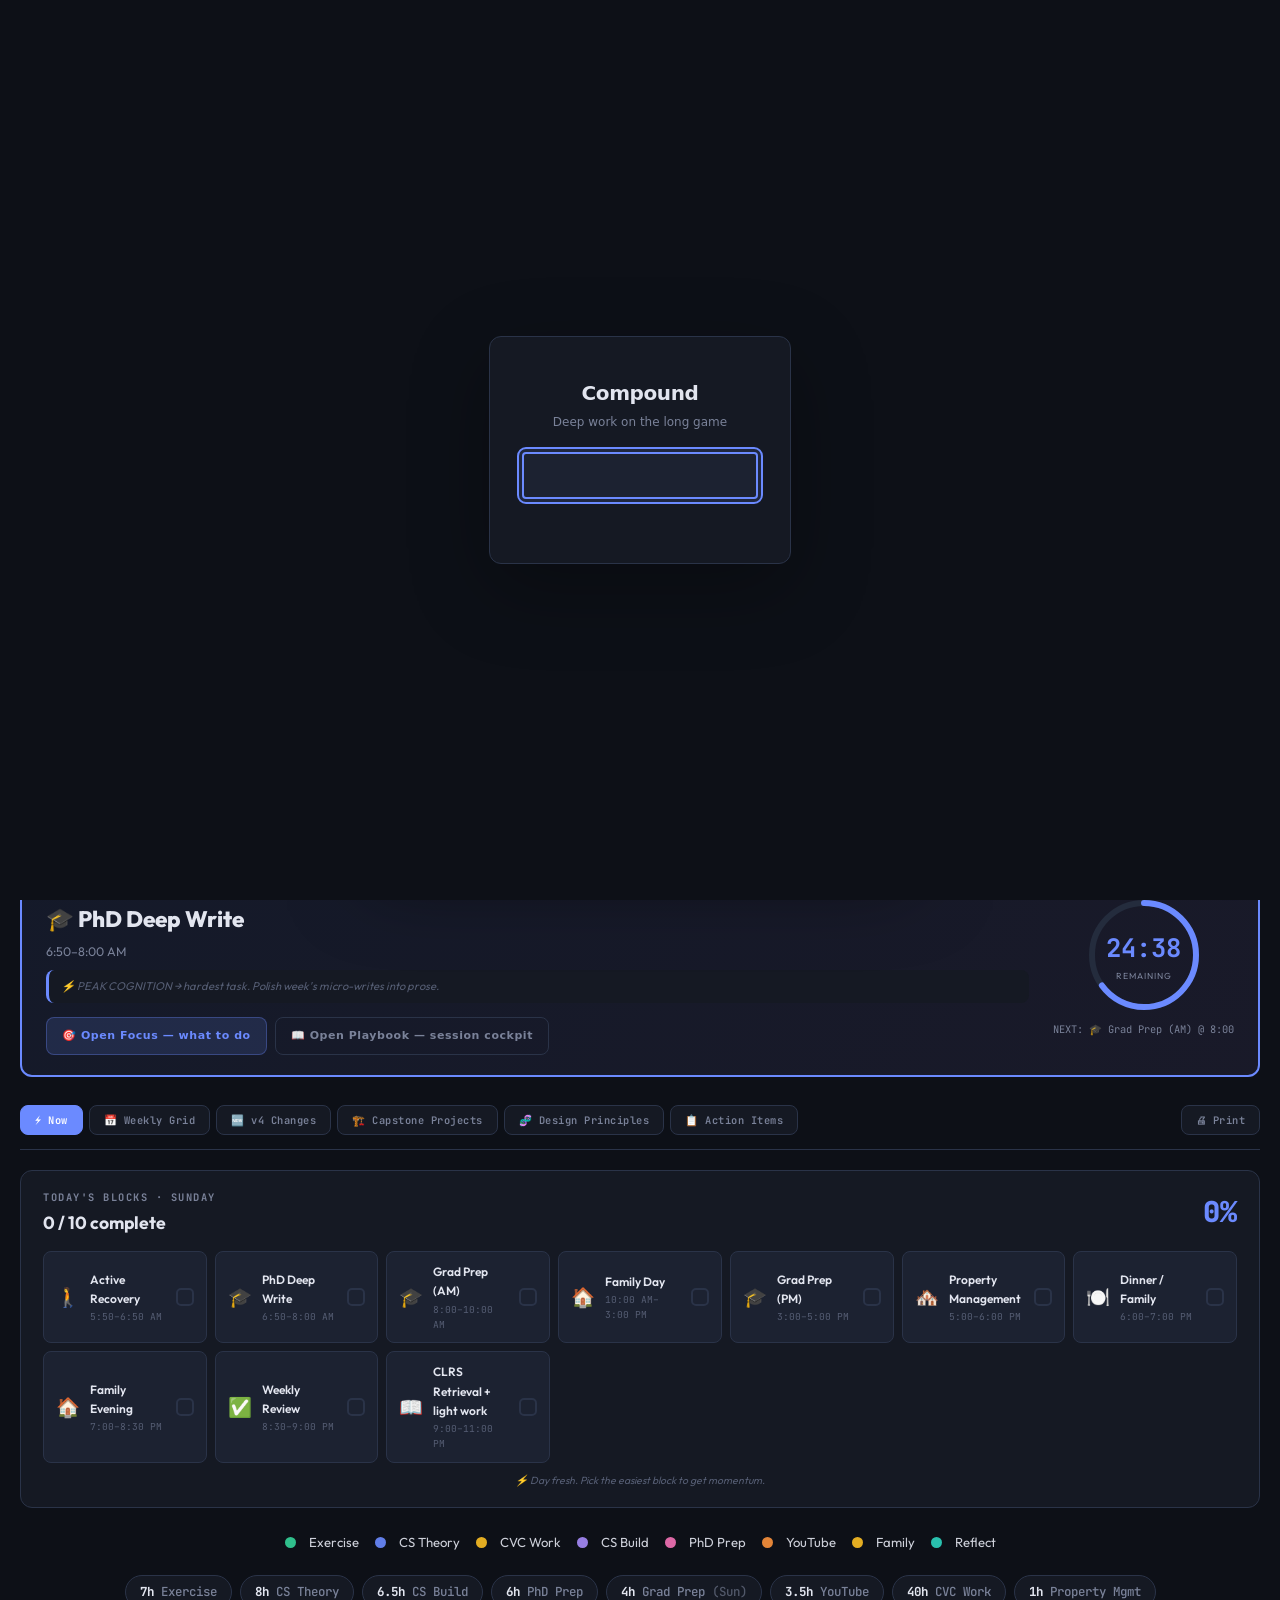
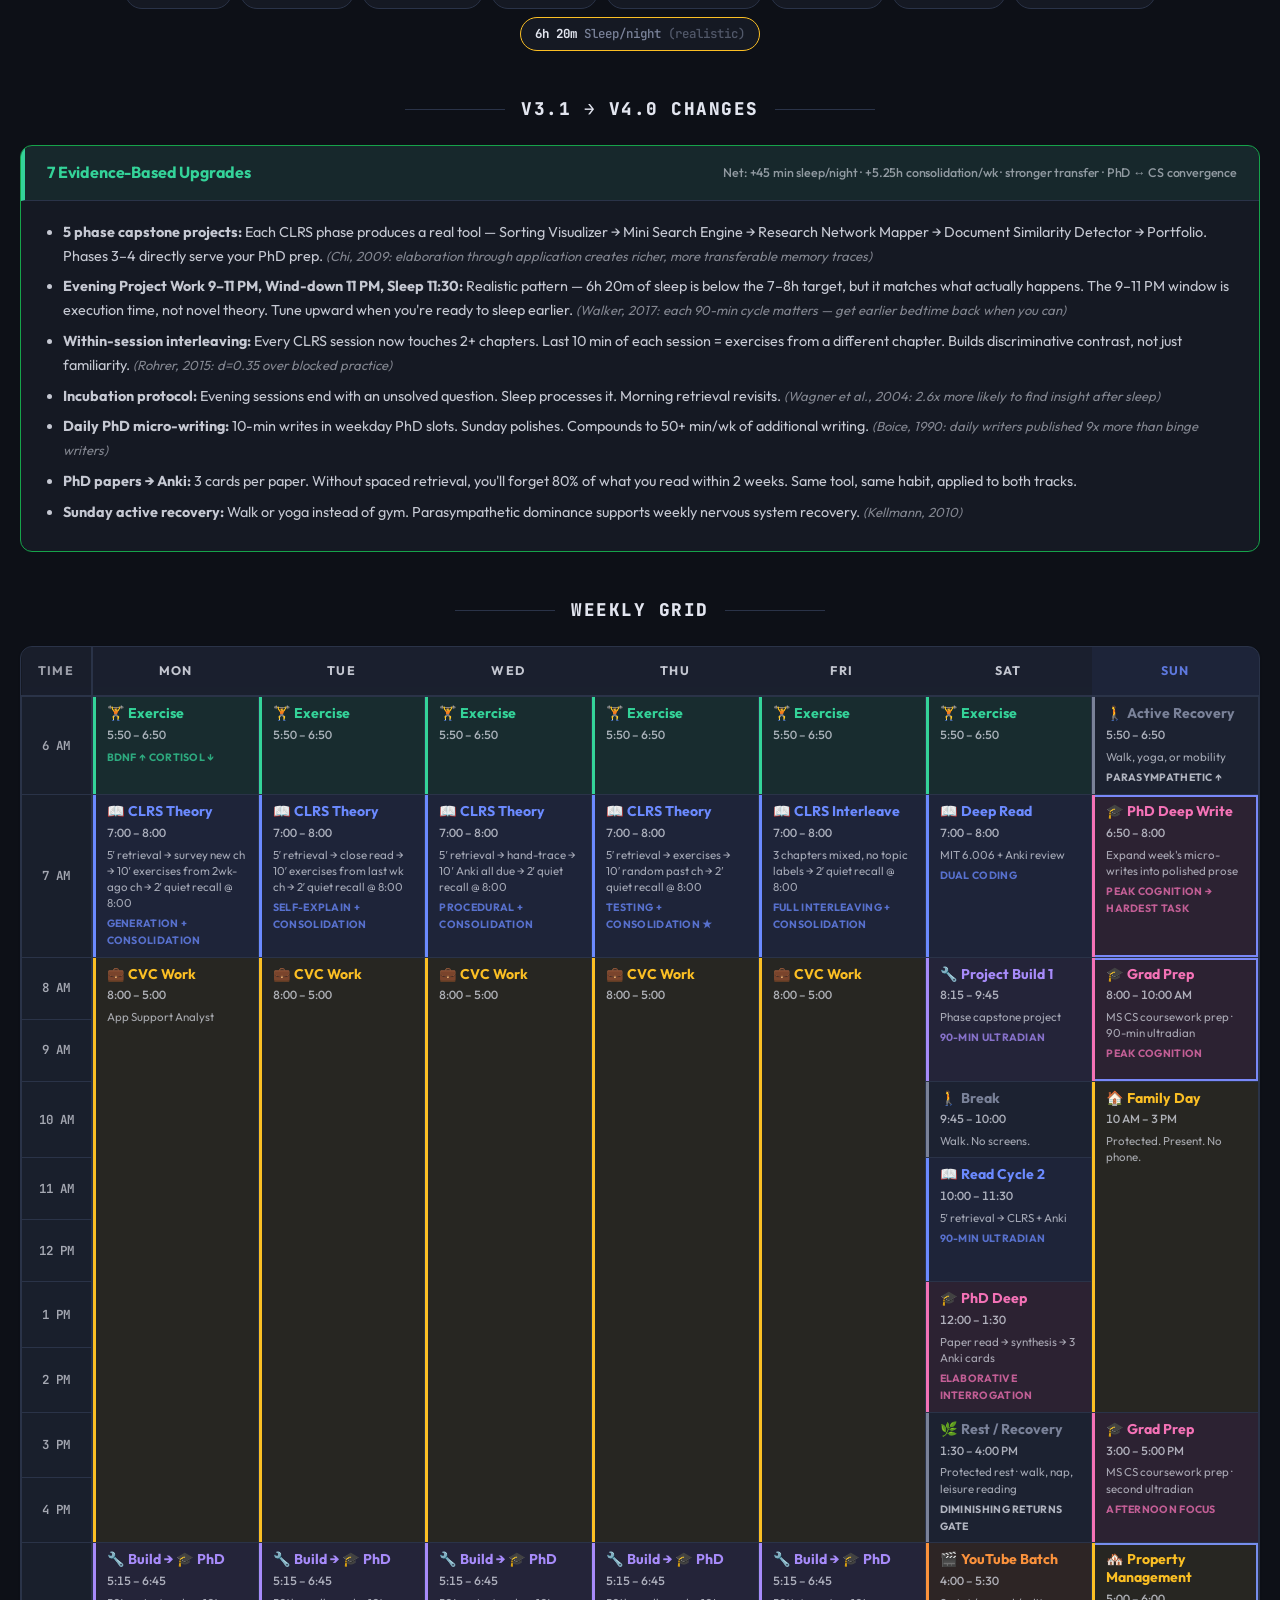
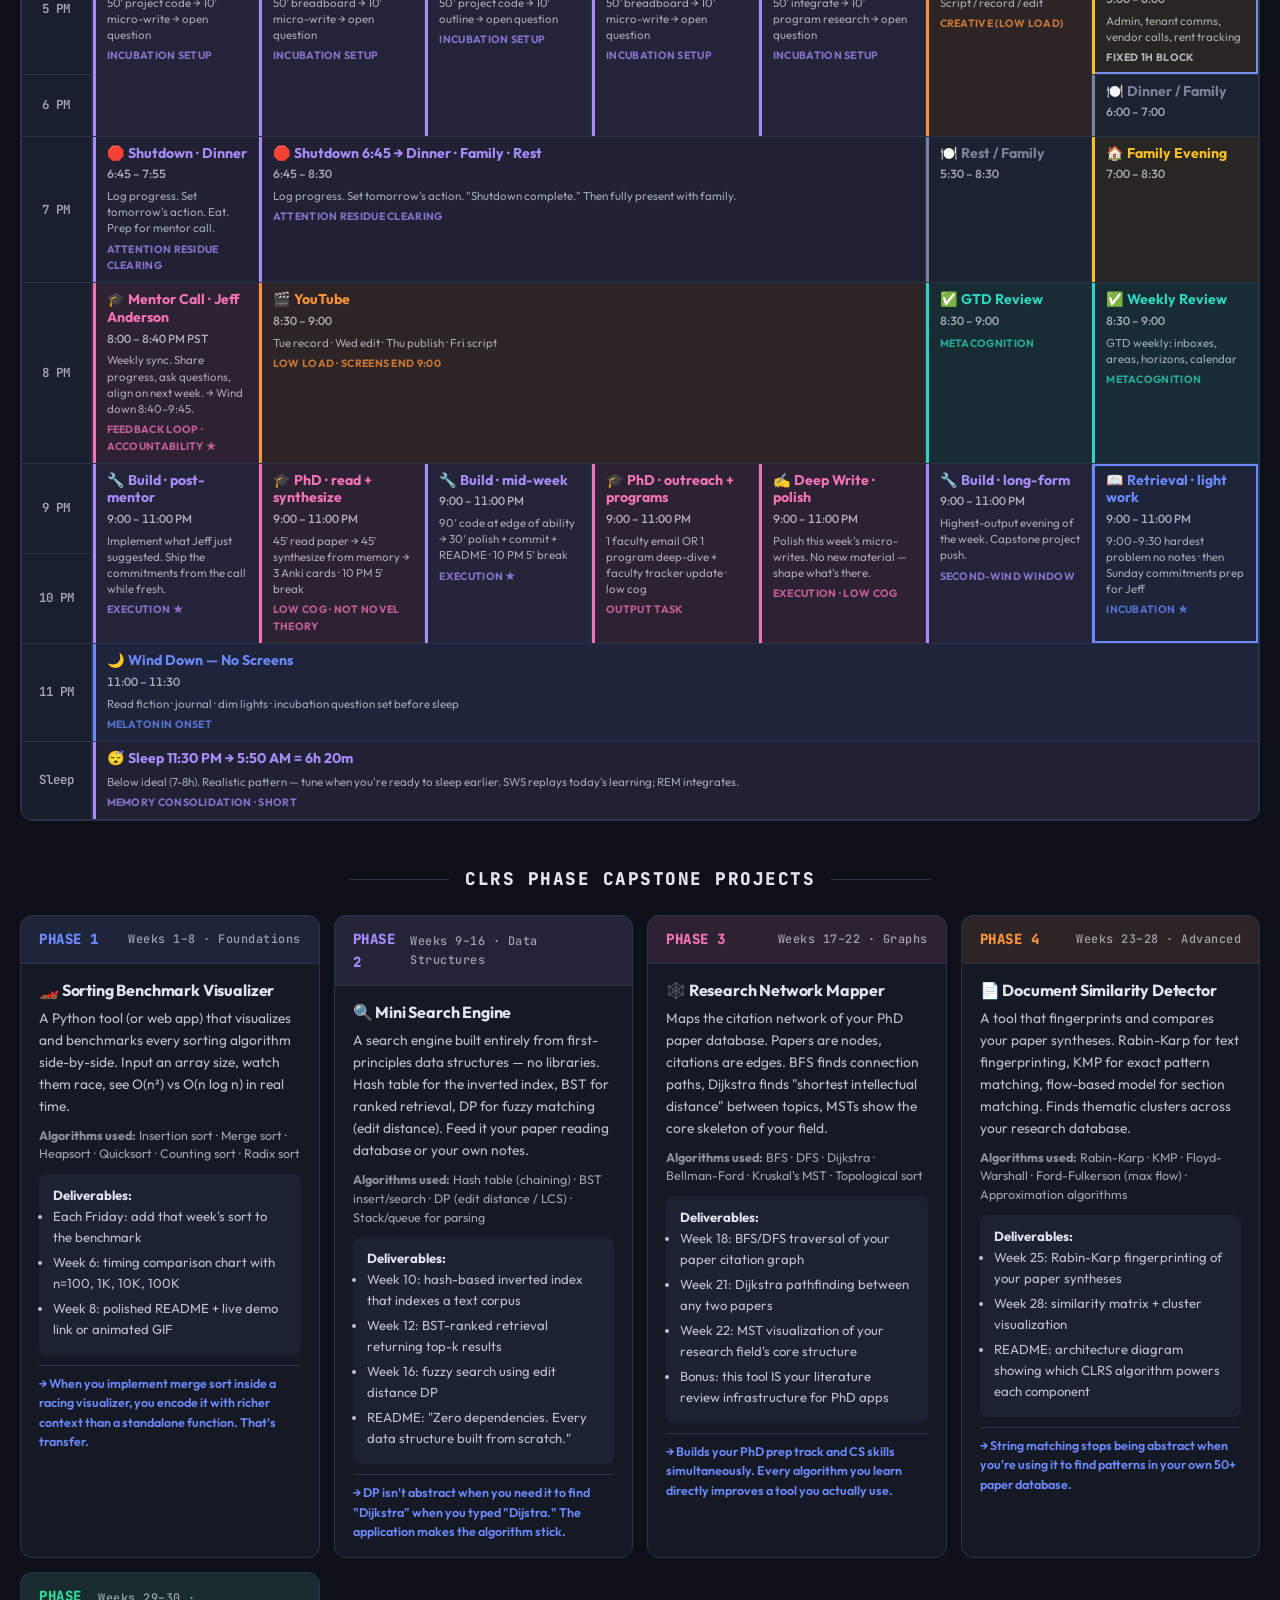
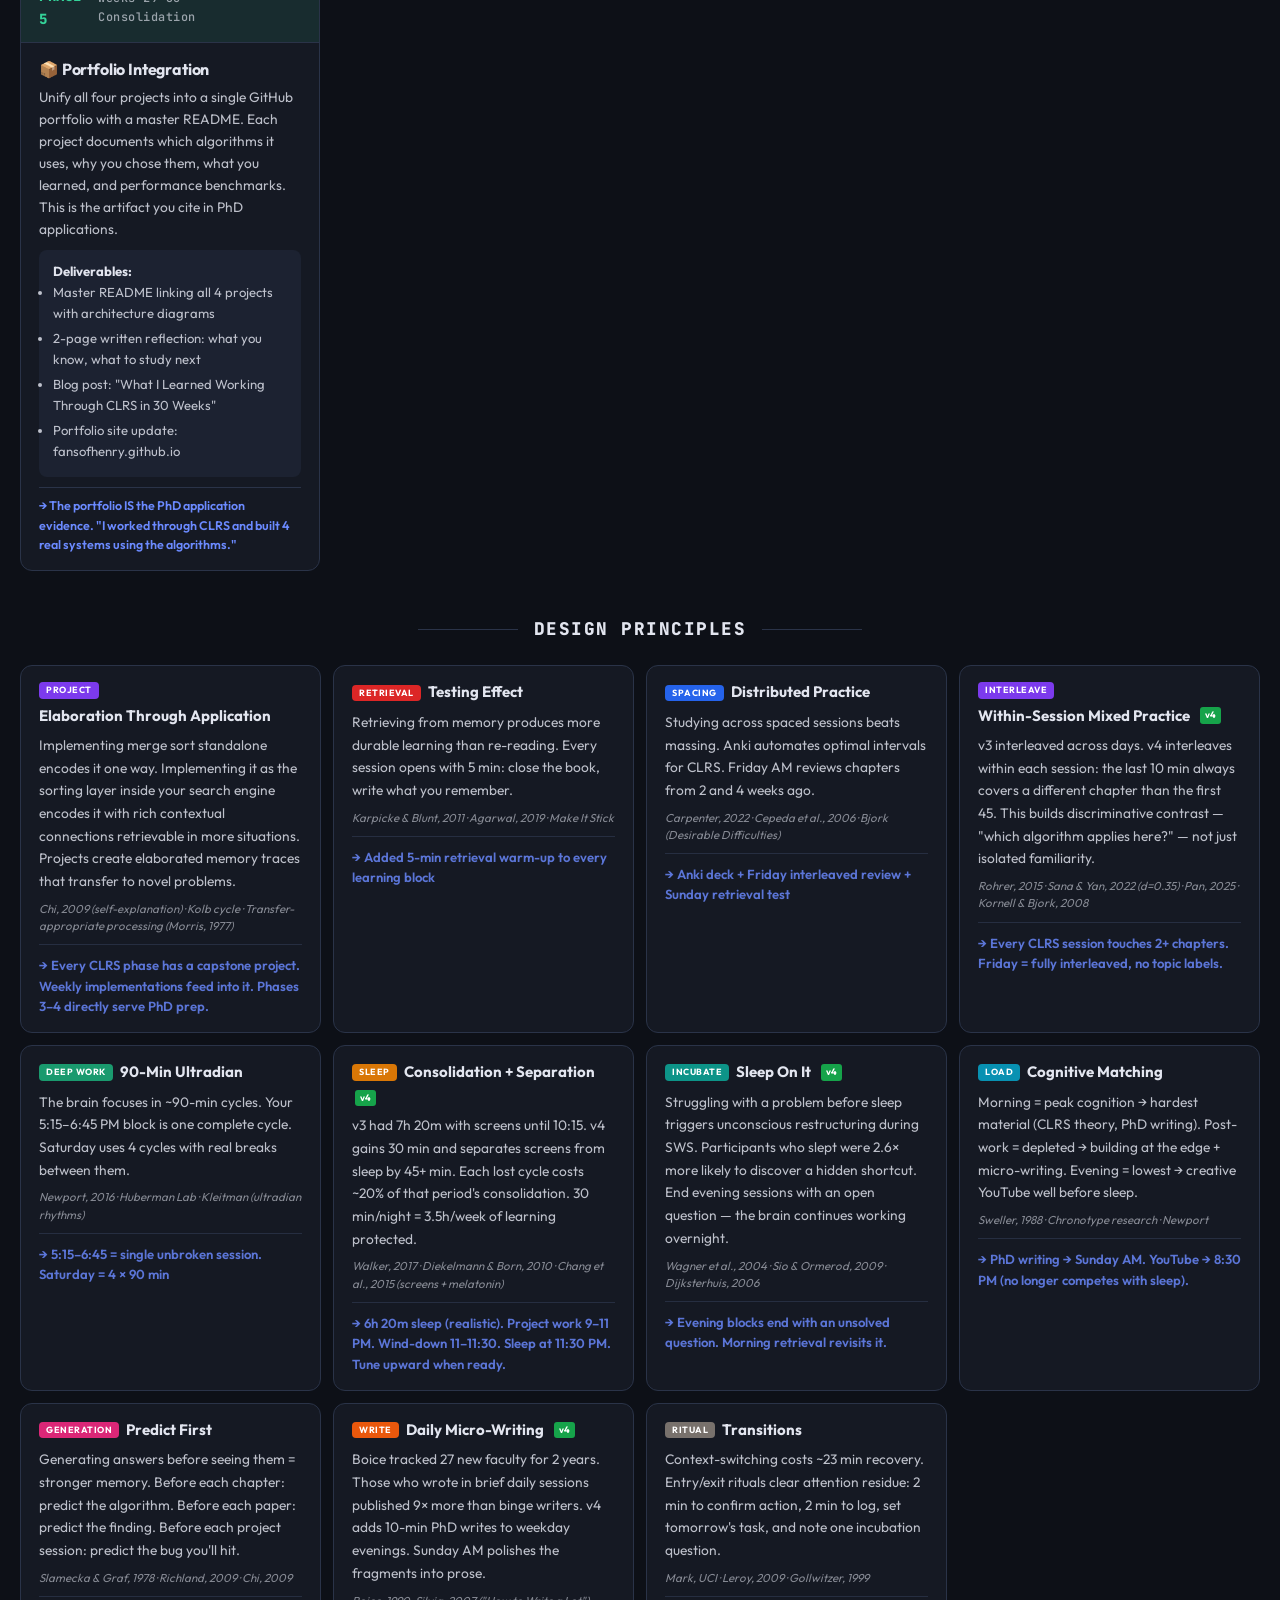
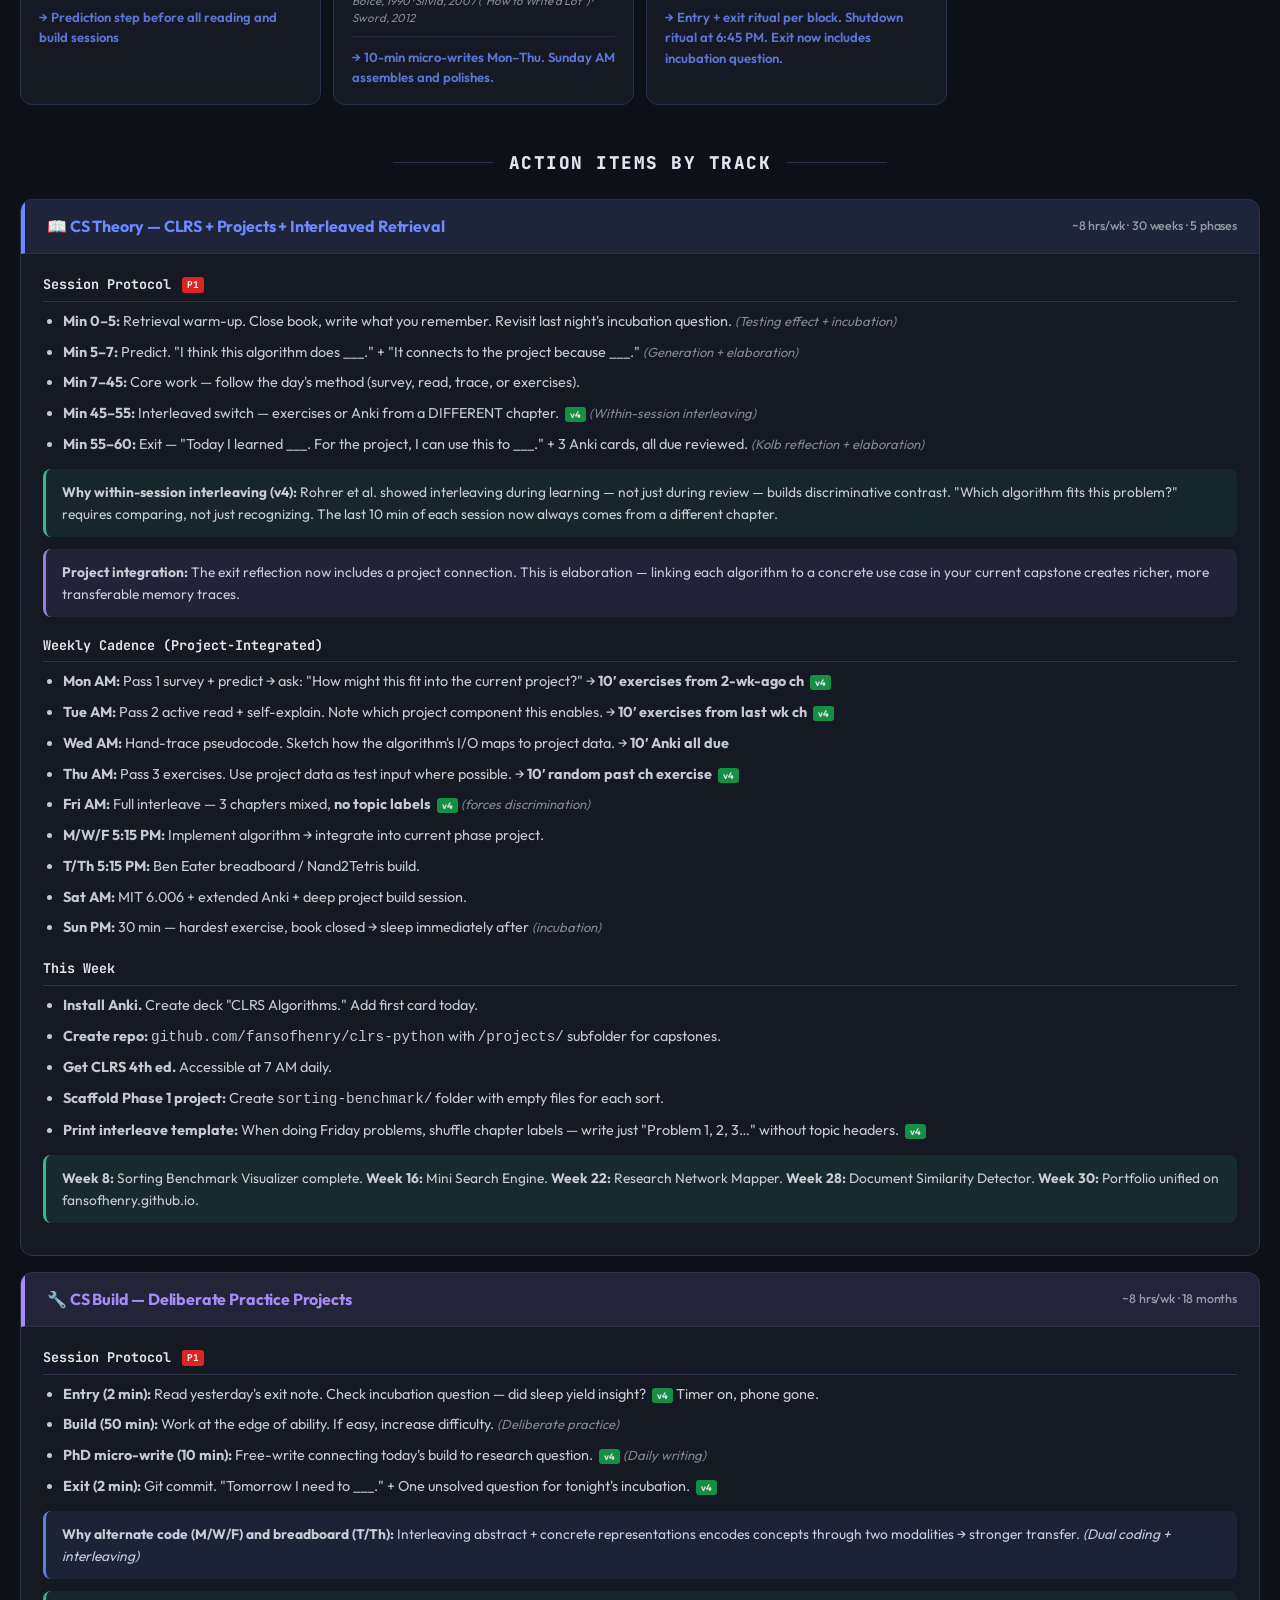
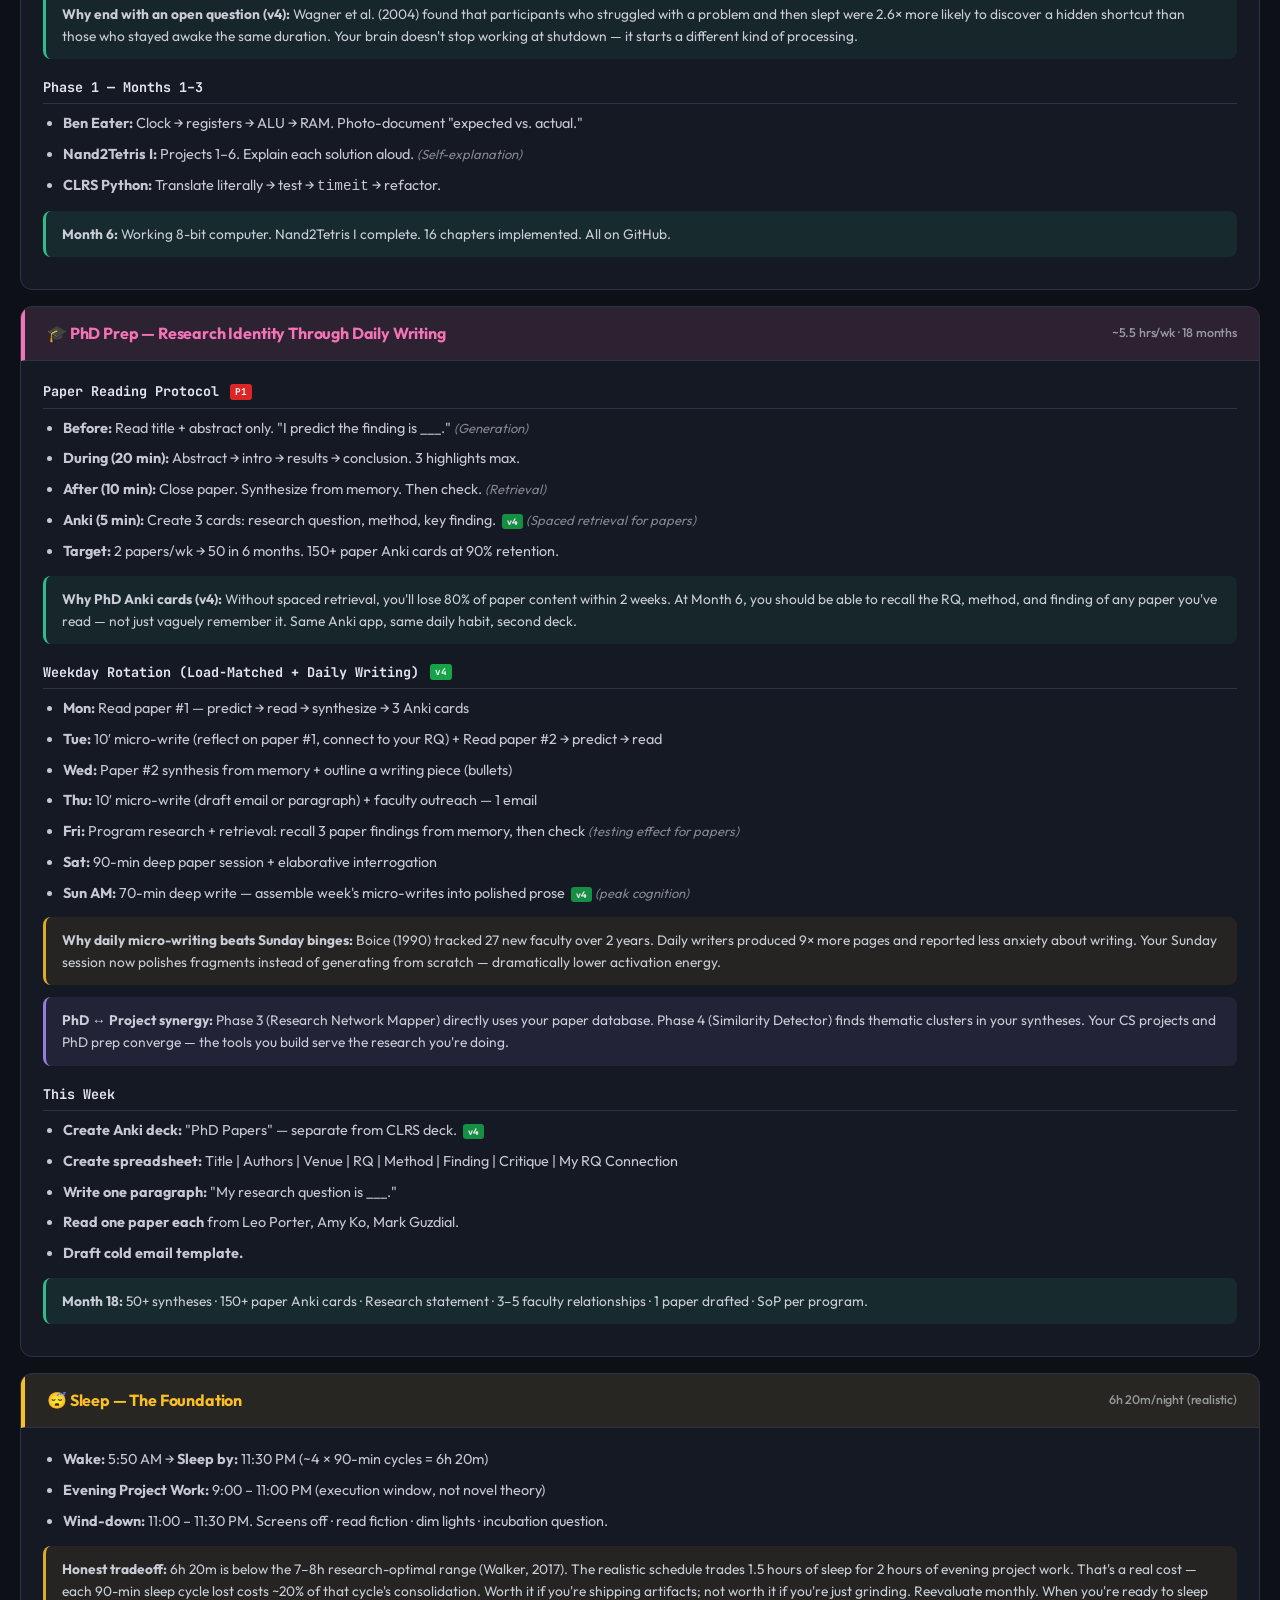
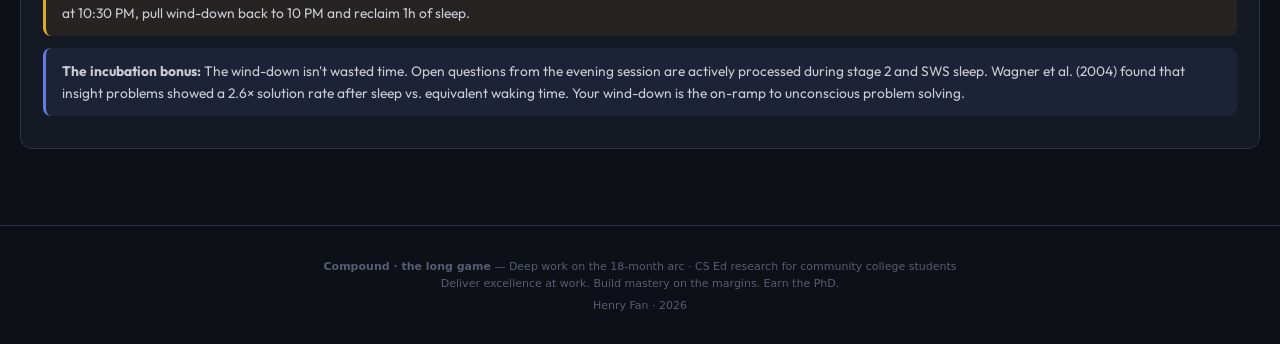
==== commit ea07e78f: "Add Sunday grad prep blocks + tighten honest framing across site Sunday schedule: split Family Day i" ====
--- a/index.html
+++ b/index.html
@@ -392,7 +392,7 @@
 #page-schedule .c-sleep .label,#page-schedule .c-sleep .science{color:var(--shutdown)}
 #page-schedule .c-wind{background:var(--theory-bg);border-left-color:var(--theory)}
 #page-schedule .c-wind .label,#page-schedule .c-wind .science{color:var(--theory)}
-#page-schedule .h2{min-height:104px}#page-schedule .h3{min-height:156px}#page-schedule .h9{min-height:468px}#page-schedule .h10{min-height:520px}
+#page-schedule .h2{min-height:104px}#page-schedule .h3{min-height:156px}#page-schedule .h5{min-height:260px}#page-schedule .h9{min-height:468px}#page-schedule .h10{min-height:520px}
 #page-schedule .sch-section-title{font-family:'JetBrains Mono',monospace;font-size:1.1rem;font-weight:800;letter-spacing:1.5px;text-align:center;margin:44px 0 22px;color:var(--tx);display:flex;align-items:center;gap:16px;justify-content:center;text-transform:uppercase}
 #page-schedule .sch-section-title::before,#page-schedule .sch-section-title::after{content:'';flex:1;max-width:100px;height:1px;background:var(--border)}
 #page-schedule .pgrid{display:grid;grid-template-columns:repeat(auto-fit,minmax(280px,1fr));gap:12px;margin-bottom:32px}
@@ -2275,6 +2275,7 @@
   <div class="sch-stat"><strong>8h</strong> CS Theory</div>
   <div class="sch-stat"><strong>6.5h</strong> CS Build</div>
   <div class="sch-stat"><strong>6h</strong> PhD Prep</div>
+  <div class="sch-stat"><strong>4h</strong> Grad Prep <span style="opacity:.6">(Sun)</span></div>
   <div class="sch-stat"><strong>3.5h</strong> YouTube</div>
   <div class="sch-stat"><strong>40h</strong> CVC Work</div>
   <div class="sch-stat"><strong>1h</strong> Property Mgmt</div>
@@ -2338,12 +2339,13 @@
     <td rowspan="9"><div class="c c-work h9"><span class="label">💼 CVC Work</span><span class="time">8:00 – 5:00</span></div></td>
     <td rowspan="9"><div class="c c-work h9"><span class="label">💼 CVC Work</span><span class="time">8:00 – 5:00</span></div></td>
     <td rowspan="2"><div class="c c-build h2"><span class="label">🔧 Project Build 1</span><span class="time">8:15 – 9:45</span><span class="detail">Phase capstone project</span><span class="science">90-MIN ULTRADIAN</span></div></td>
-    <td rowspan="9"><div class="c c-family h9"><span class="label">🏠 Family Day</span><span class="time">8 AM – 5 PM</span><span class="detail">Protected. Present.</span></div></td>
+    <td rowspan="2"><div class="c c-phd h2"><span class="label">🎓 Grad Prep</span><span class="time">8:00 – 10:00 AM</span><span class="detail">MS CS coursework prep · 90-min ultradian</span><span class="science">PEAK COGNITION</span></div></td>
   </tr>
   <tr><td>9 AM</td></tr>
   <tr>
     <td>10 AM</td>
     <td><div class="c c-rest"><span class="label">🚶 Break</span><span class="time">9:45 – 10:00</span><span class="detail">Walk. No screens.</span></div></td>
+    <td rowspan="5"><div class="c c-family h5"><span class="label">🏠 Family Day</span><span class="time">10 AM – 3 PM</span><span class="detail">Protected. Present. No phone.</span></div></td>
   </tr>
   <tr>
     <td>11 AM</td>
@@ -2358,6 +2360,7 @@
   <tr>
     <td>3 PM</td>
     <td rowspan="2"><div class="c c-rest h2"><span class="label">🌿 Rest / Recovery</span><span class="time">1:30 – 4:00 PM</span><span class="detail">Protected rest · walk, nap, leisure reading</span><span class="science">DIMINISHING RETURNS GATE</span></div></td>
+    <td rowspan="2"><div class="c c-phd h2"><span class="label">🎓 Grad Prep</span><span class="time">3:00 – 5:00 PM</span><span class="detail">MS CS coursework prep · second ultradian</span><span class="science">AFTERNOON FOCUS</span></div></td>
   </tr>
   <tr><td>4 PM</td></tr>
   <tr>
@@ -3239,8 +3242,8 @@
 <div class="pb-quote">
 <strong>Subject:</strong> Prospective PhD student — [specific paper title] question<br><br>
 Dear Dr. Porter,<br><br>
-I'm Henry Fan, an Application Support Analyst at CVC OEI Exchange and an adjunct CS instructor at [CC name]. I'm preparing applications for Fall 2027 PhD programs in CS Education.<br><br>
-Your 2013 "Halving Fail Rates" paper has shaped how I run my CS1 sections — I've adapted peer instruction for async online community college students and noticed that help-seeking patterns differ sharply from the synchronous case. This connects to your more recent work on AI-assisted learning, and I'm curious whether Copilot changes the peer-explanation dynamic you documented.<br><br>
+I'm Henry Fan, an Application Support Analyst at CVC OEI Exchange in the California Community Colleges system. I'm preparing applications for Fall 2027 PhD programs in CS Education.<br><br>
+Your 2013 "Halving Fail Rates" paper has shaped how I think about peer-instruction scaffolding for async CC CS courses. Working inside the CCC online-course reconciliation layer has given me a direct view of how async students seek help — the patterns appear to differ sharply from the synchronous case your work studied, and I'm curious whether Copilot changes the peer-explanation dynamic you documented.<br><br>
 Are you planning to take new PhD students for Fall 2027? I'd welcome a brief conversation about research fit, or any pointers for strengthening my preparation over the next year.<br><br>
 Best,<br>Henry Fan
 </div>
@@ -4811,7 +4814,9 @@
   sunday:[
     {key:'recovery',icon:'🚶',name:'Active Recovery',time:'5:50–6:50 AM',h1:5.83,h2:6.83,protocol:'Walk, yoga, or mobility. Parasympathetic dominance.'},
     {key:'phd_write',icon:'🎓',name:'PhD Deep Write',time:'6:50–8:00 AM',h1:6.83,h2:8,protocol:'PEAK COGNITION → hardest task. Polish week\'s micro-writes into prose.'},
-    {key:'family',icon:'🏠',name:'Family Day',time:'8:00 AM–5:00 PM',h1:8,h2:17,protocol:'Protected. Present. No work, no phone. Recovery is productive.'},
+    {key:'grad_prep_am',icon:'🎓',name:'Grad Prep (AM)',time:'8:00–10:00 AM',h1:8,h2:10,protocol:'MS CS coursework prep. 90-min ultradian at peak cognition. Problem sets, lecture notes, reading ahead.'},
+    {key:'family',icon:'🏠',name:'Family Day',time:'10:00 AM–3:00 PM',h1:10,h2:15,protocol:'Protected. Present. No work, no phone. Recovery is productive.'},
+    {key:'grad_prep_pm',icon:'🎓',name:'Grad Prep (PM)',time:'3:00–5:00 PM',h1:15,h2:17,protocol:'Second ultradian. MS CS coursework prep — problem sets, proofs, or paper-read for the week ahead.'},
     {key:'property_mgmt',icon:'🏘️',name:'Property Management',time:'5:00–6:00 PM',h1:17,h2:18,protocol:'1 hour batched. Admin, tenant comms, vendor calls, rent tracking. GTD: batch admin work weekly to reduce decision fatigue.'},
     {key:'dinner',icon:'🍽️',name:'Dinner / Family',time:'6:00–7:00 PM',h1:18,h2:19,protocol:'Family dinner. Fully present.'},
     {key:'family_evening',icon:'🏠',name:'Family Evening',time:'7:00–8:30 PM',h1:19,h2:20.5,protocol:'Protected. Present.'},
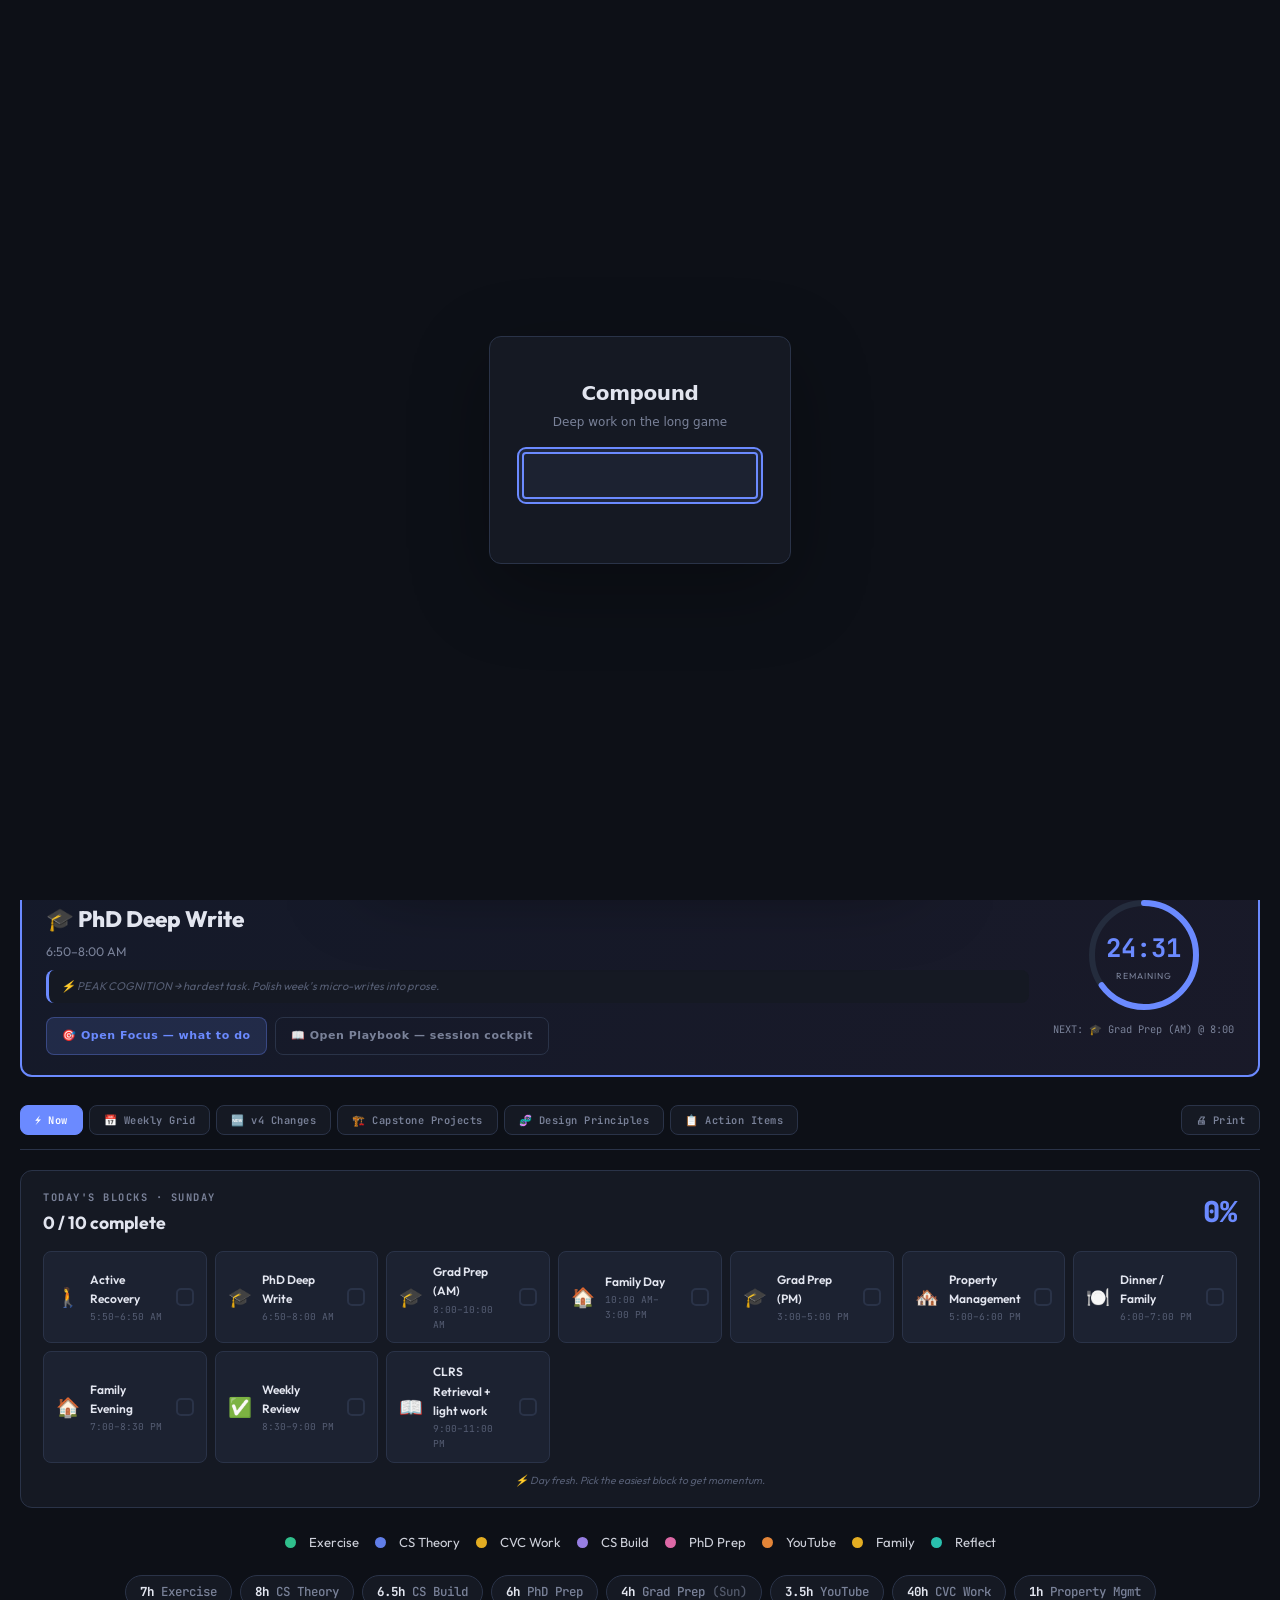
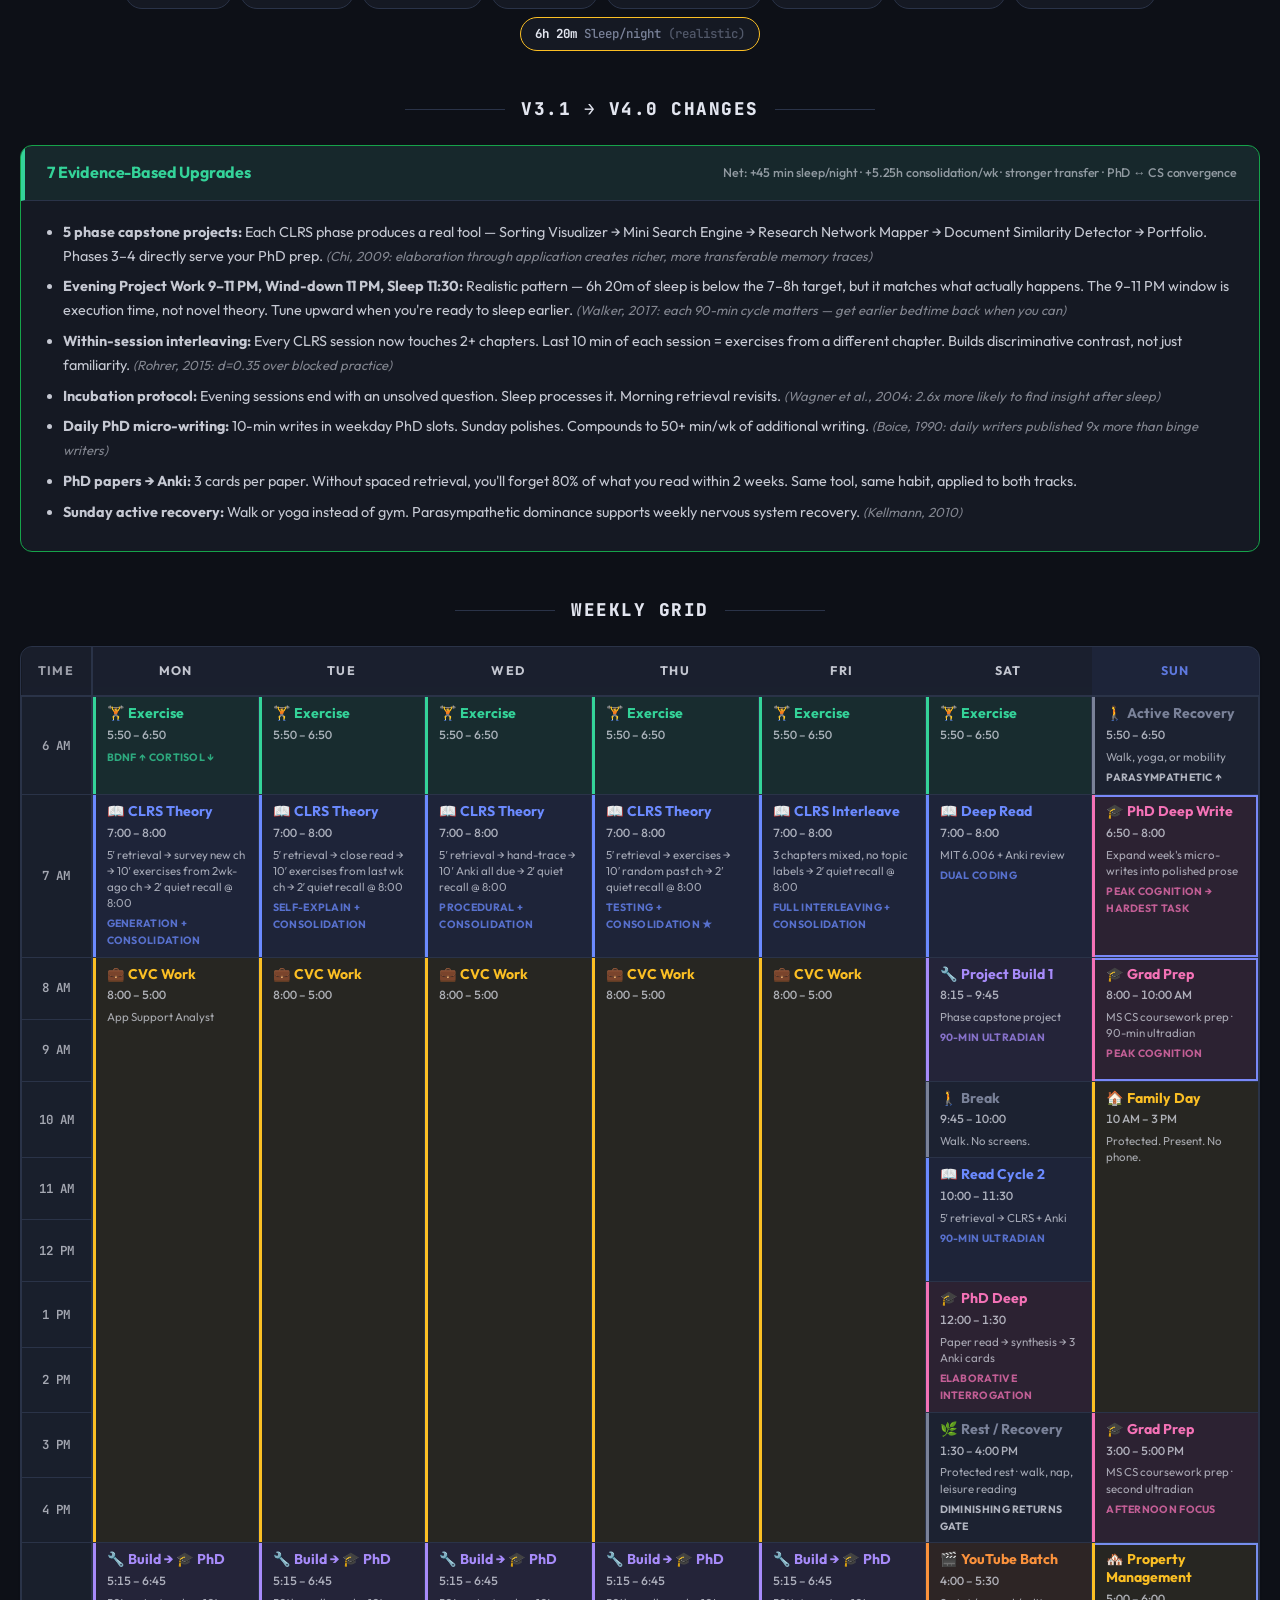
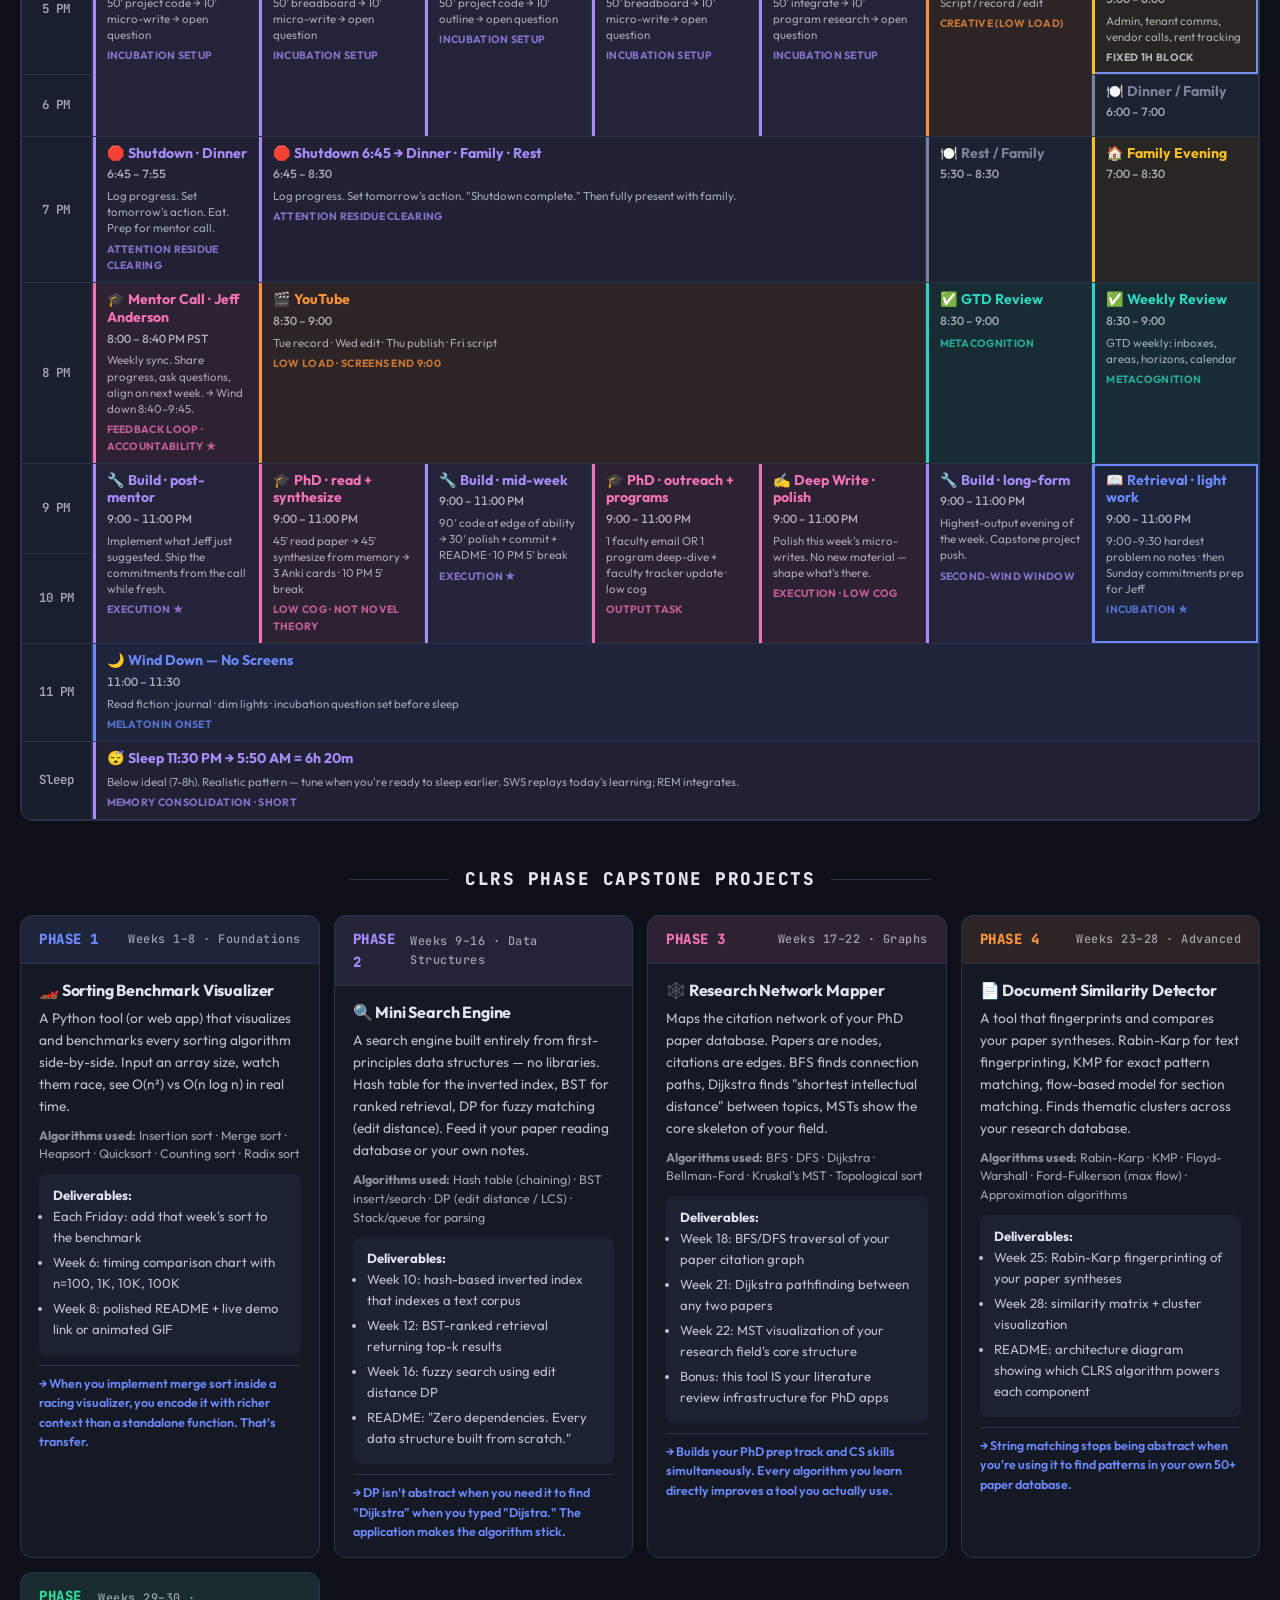
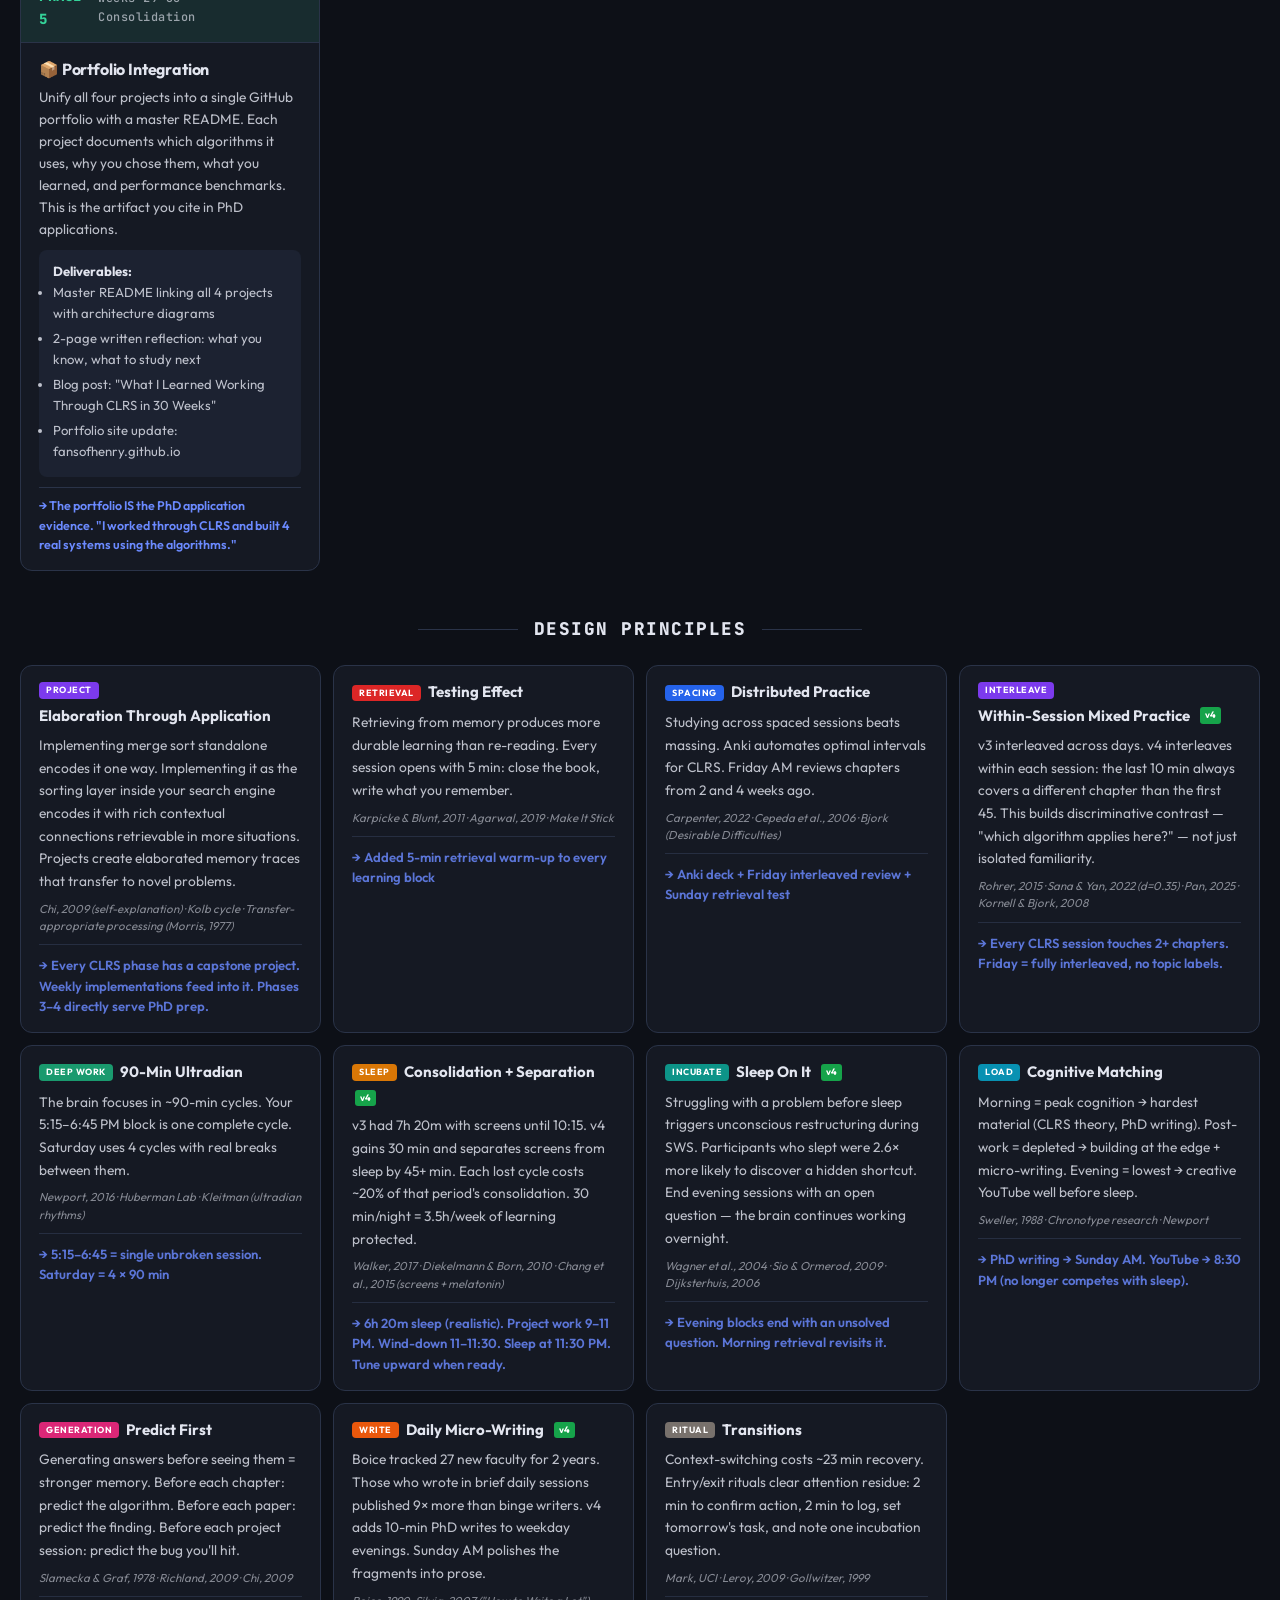
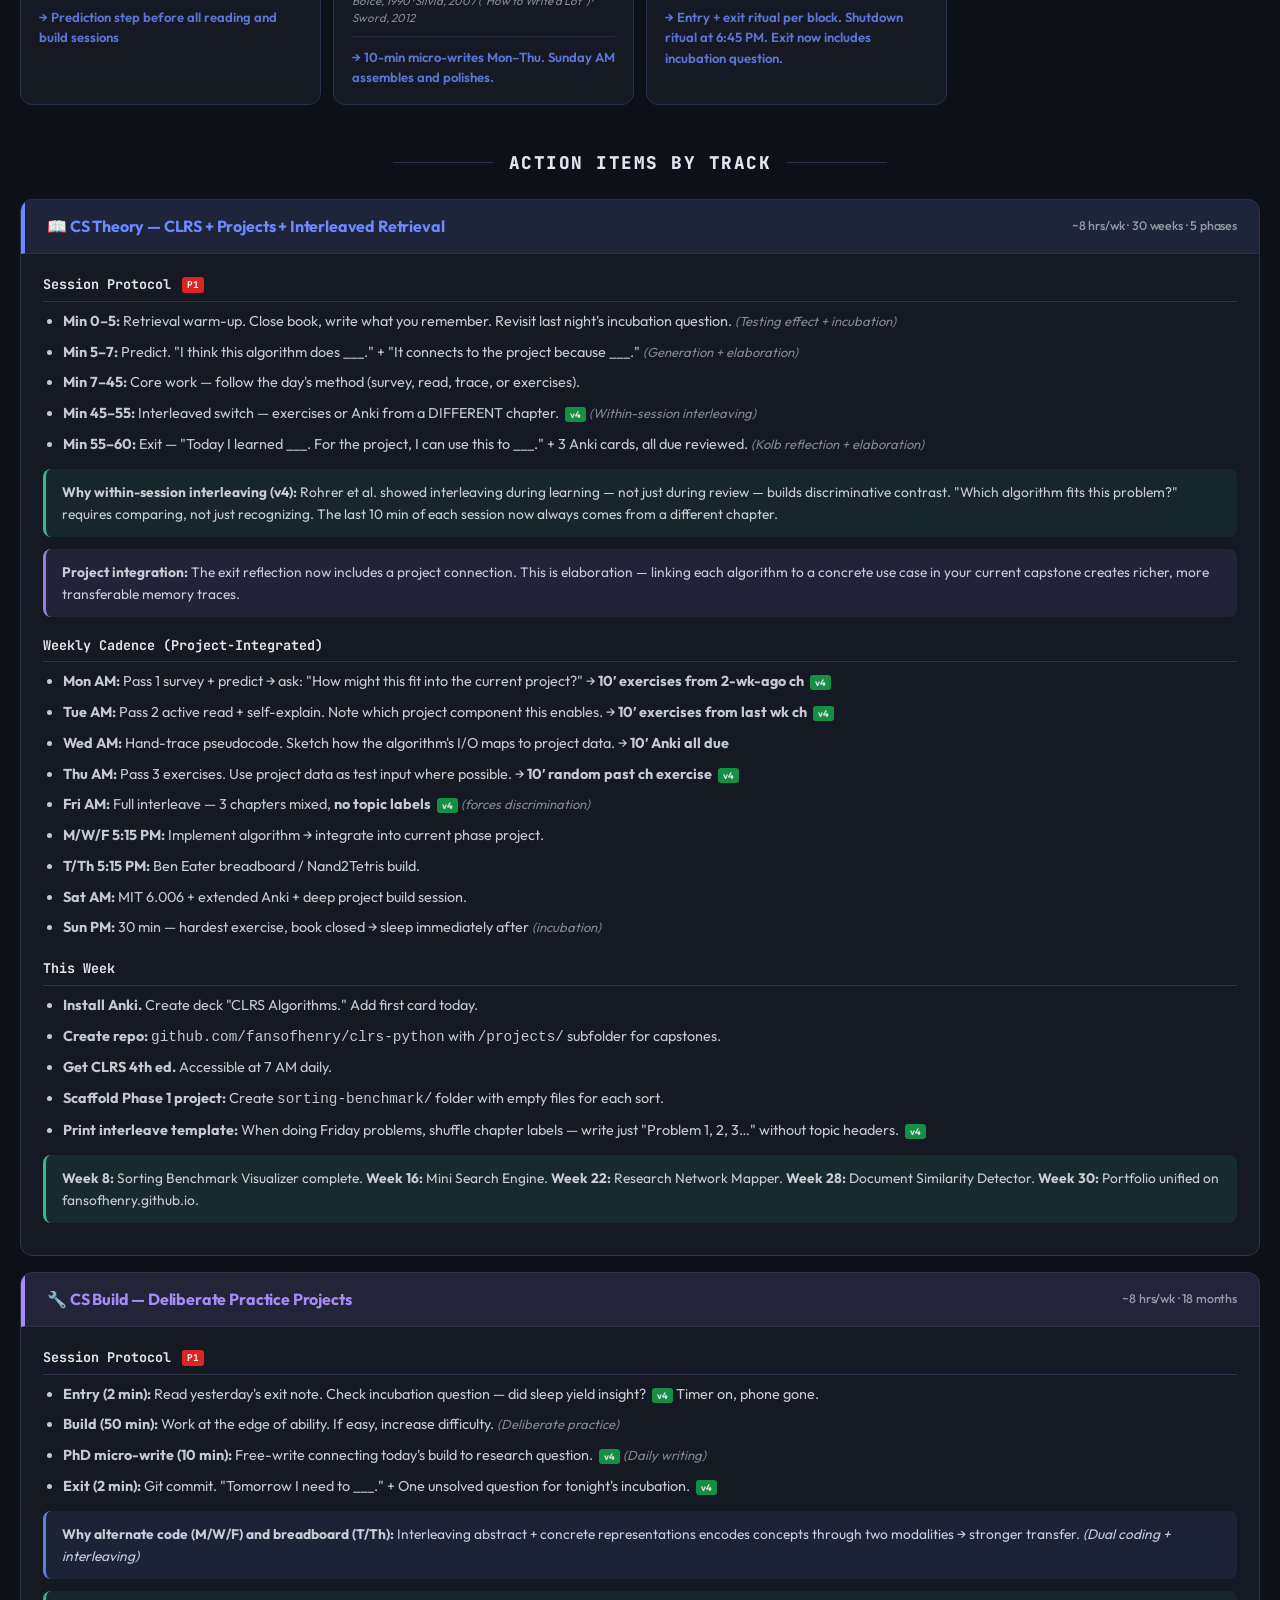
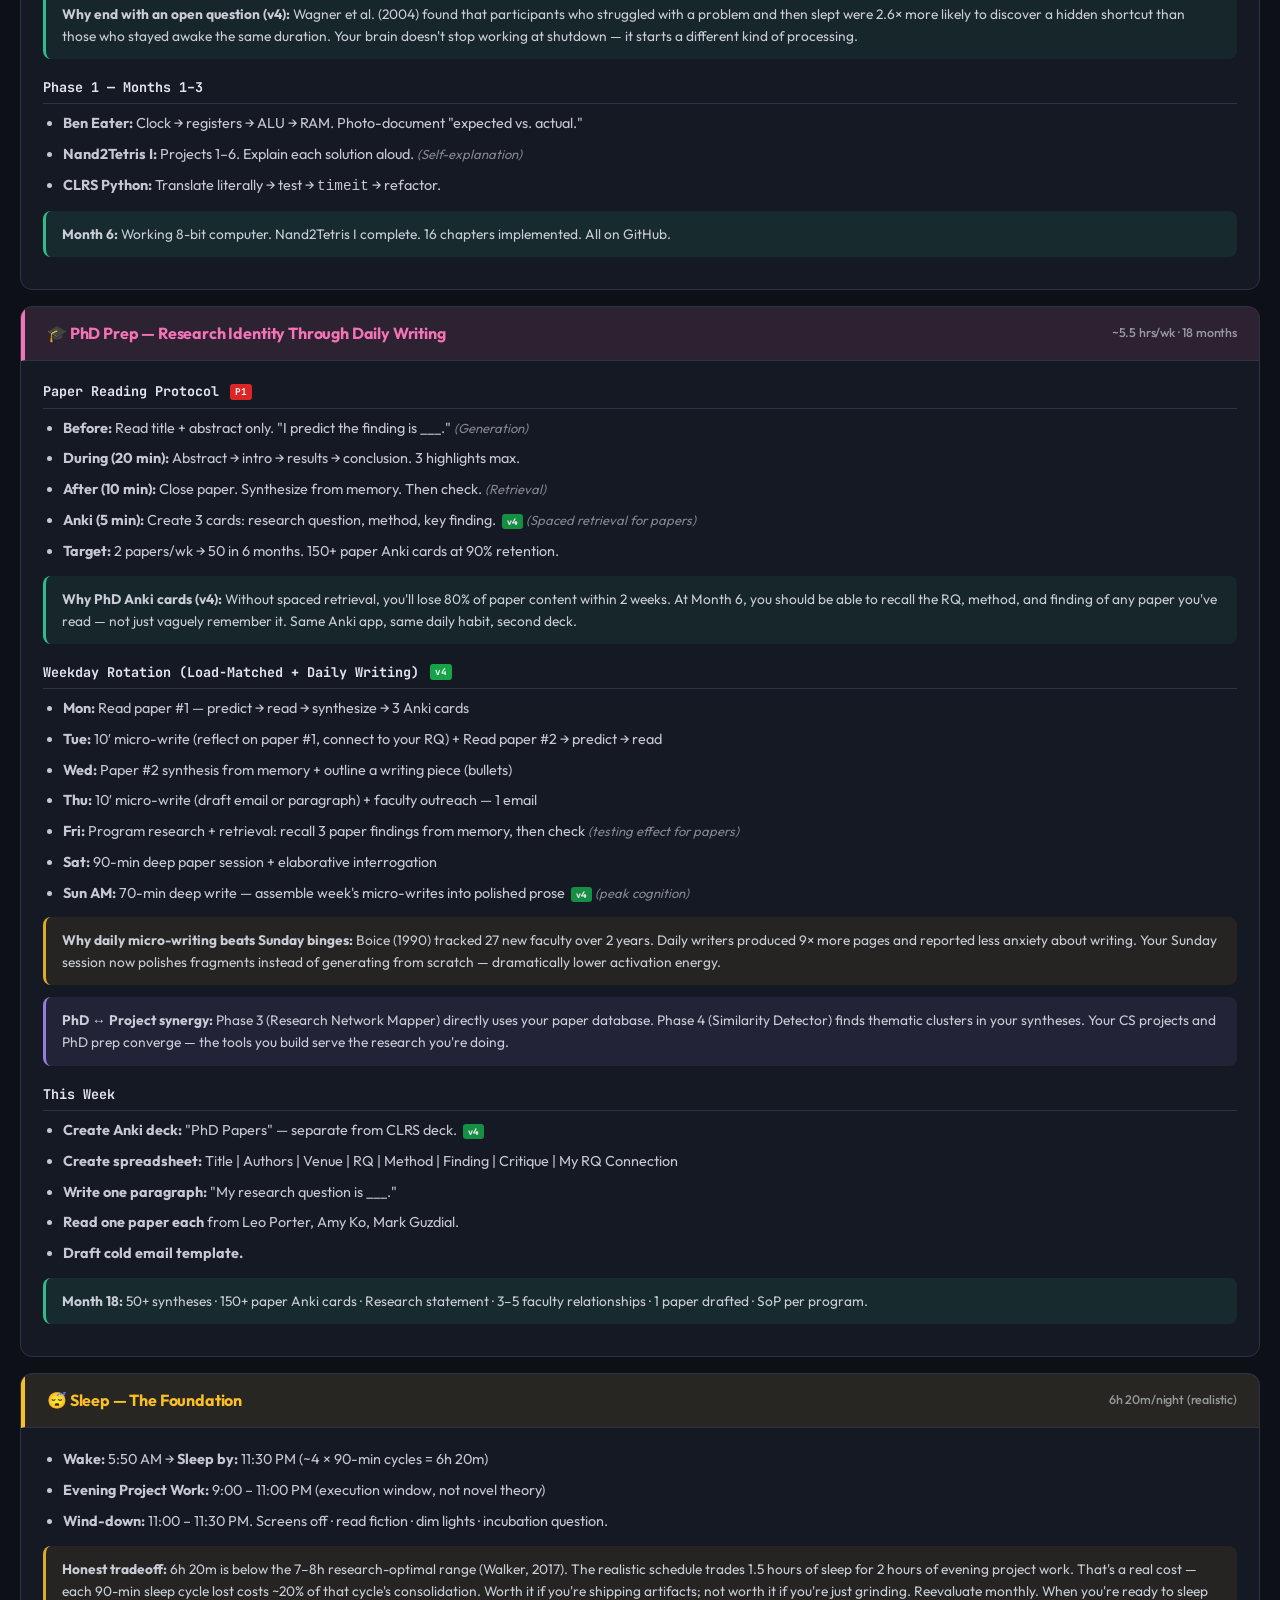
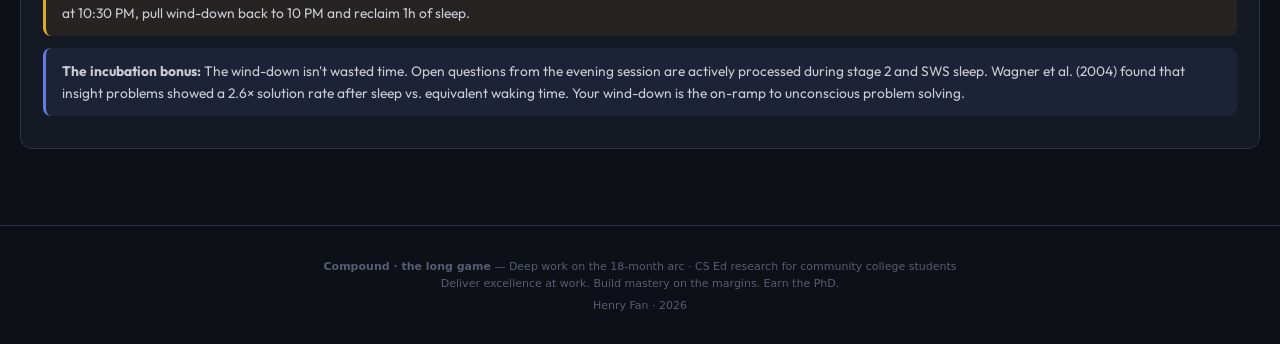
==== commit 594ca8c7: "Iteration 2: mentor view hardening, nav coherence, Sunday rhythm copy Mentor view (?mentor=1): hide " ====
--- a/index.html
+++ b/index.html
@@ -1203,7 +1203,11 @@
 body.mentor-view #schJumpNav,
 body.mentor-view #schNowHero,
 body.mentor-view .sch-changes,
+body.mentor-view #sch-changes,
 body.mentor-view #sch-actions,
+body.mentor-view .sch-week-editor,
+body.mentor-view .sch-week-override-row,
+body.mentor-view .sch-today-card,
 body.mentor-view .brand-right{display:none !important}
 body.mentor-view #page-schedule{display:block !important}
 body.mentor-view{background:var(--bg)}
@@ -2161,8 +2165,23 @@
 
 <div class="mentor-banner">
   <strong>👋 You're viewing Henry Fan's weekly schedule · v4.1</strong>
-  <div class="mb-sub">Shared read-only view · Compound · the long game — Deliver excellence at work · Build mastery on the margins · Earn the PhD</div>
-</div>
+  <div class="mb-sub">Shared read-only view · <span id="mbUpdated">updated recently</span> · Deliver excellence at work · Build mastery on the margins · Earn the PhD</div>
+</div>
+<script>
+(function(){
+  // Show a coarse "updated N days ago" signal to the mentor so Jeff can
+  // see at a glance that the schedule is current. Uses the document's
+  // own Last-Modified header — GitHub Pages sets it per deploy.
+  try{
+    var lm=document.lastModified?new Date(document.lastModified):null;
+    if(!lm||isNaN(lm.getTime()))return;
+    var days=Math.max(0,Math.round((Date.now()-lm.getTime())/86400000));
+    var txt=days===0?'updated today':days===1?'updated yesterday':'updated '+days+' days ago';
+    var el=document.getElementById('mbUpdated');
+    if(el)el.textContent=txt+' · '+lm.toISOString().slice(0,10);
+  }catch(_){}
+})();
+</script>
 
 <!-- === 18-MONTH ARC HORIZON === -->
 <div class="arc-horizon" id="arcHorizon">
@@ -4422,7 +4441,7 @@
 
   // Schedule science notes
   const sciNotes=isWE?
-    (isSun?'<strong>Sunday rhythm:</strong> Deep work AM → responsibilities PM → weekly review → rest. Property mgmt batched per GTD (Allen, 2001).':
+    (isSun?'<strong>Sunday rhythm:</strong> Two grad-prep ultradians (AM + PM) bracket a protected family block. Property mgmt batched per GTD (Allen, 2001).':
     '<strong>Saturday rhythm:</strong> The Hui Cheng block. 3 uninterrupted hours when BDNF is highest. Use 90-min ultradian cycles with 15-min breaks (Lavie, 1985).')
     :'<strong>Weekday rhythm:</strong> Exercise primes neuroplasticity (Ratey). Morning CS uses peak System 2 (Kahneman). Evening CS leverages insight window (Wieth & Zacks). PhD spacing effect compounds daily (Cepeda).';
   $('dSchedNotes').innerHTML='📚 '+sciNotes;
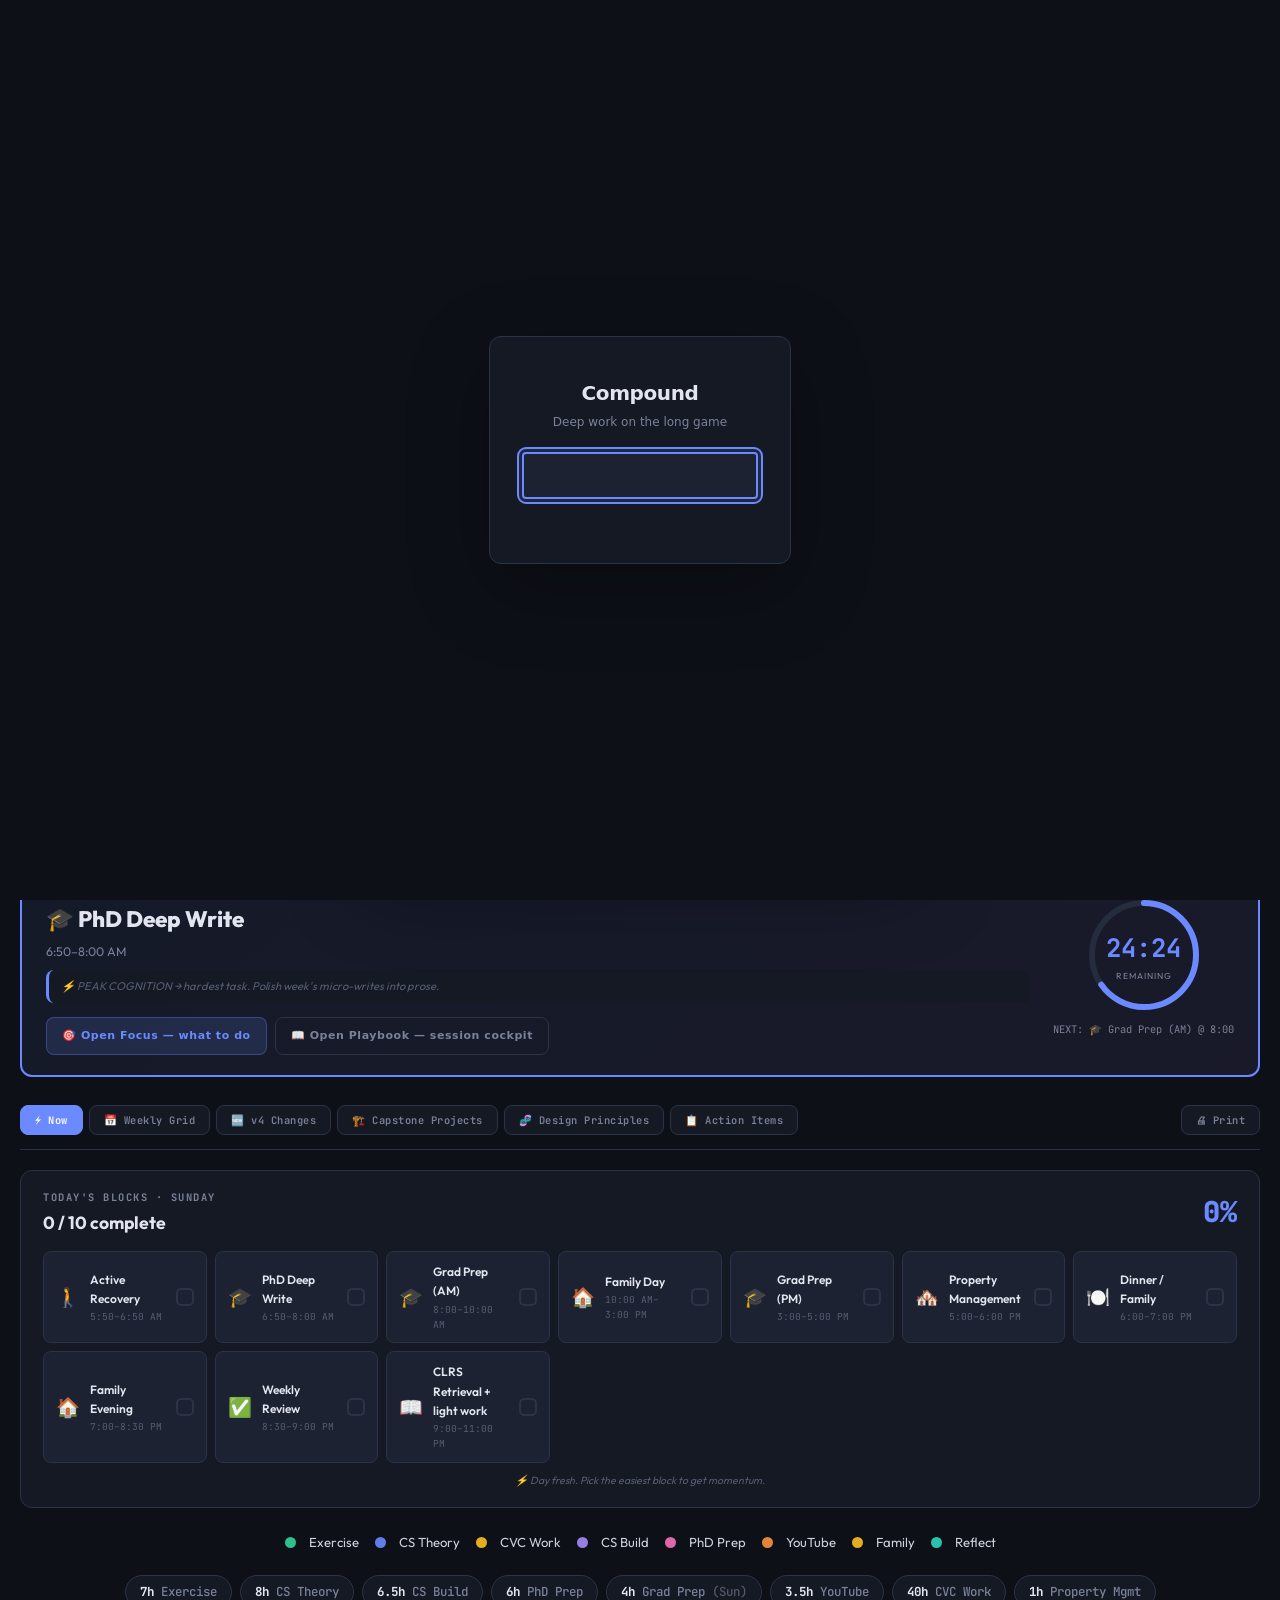
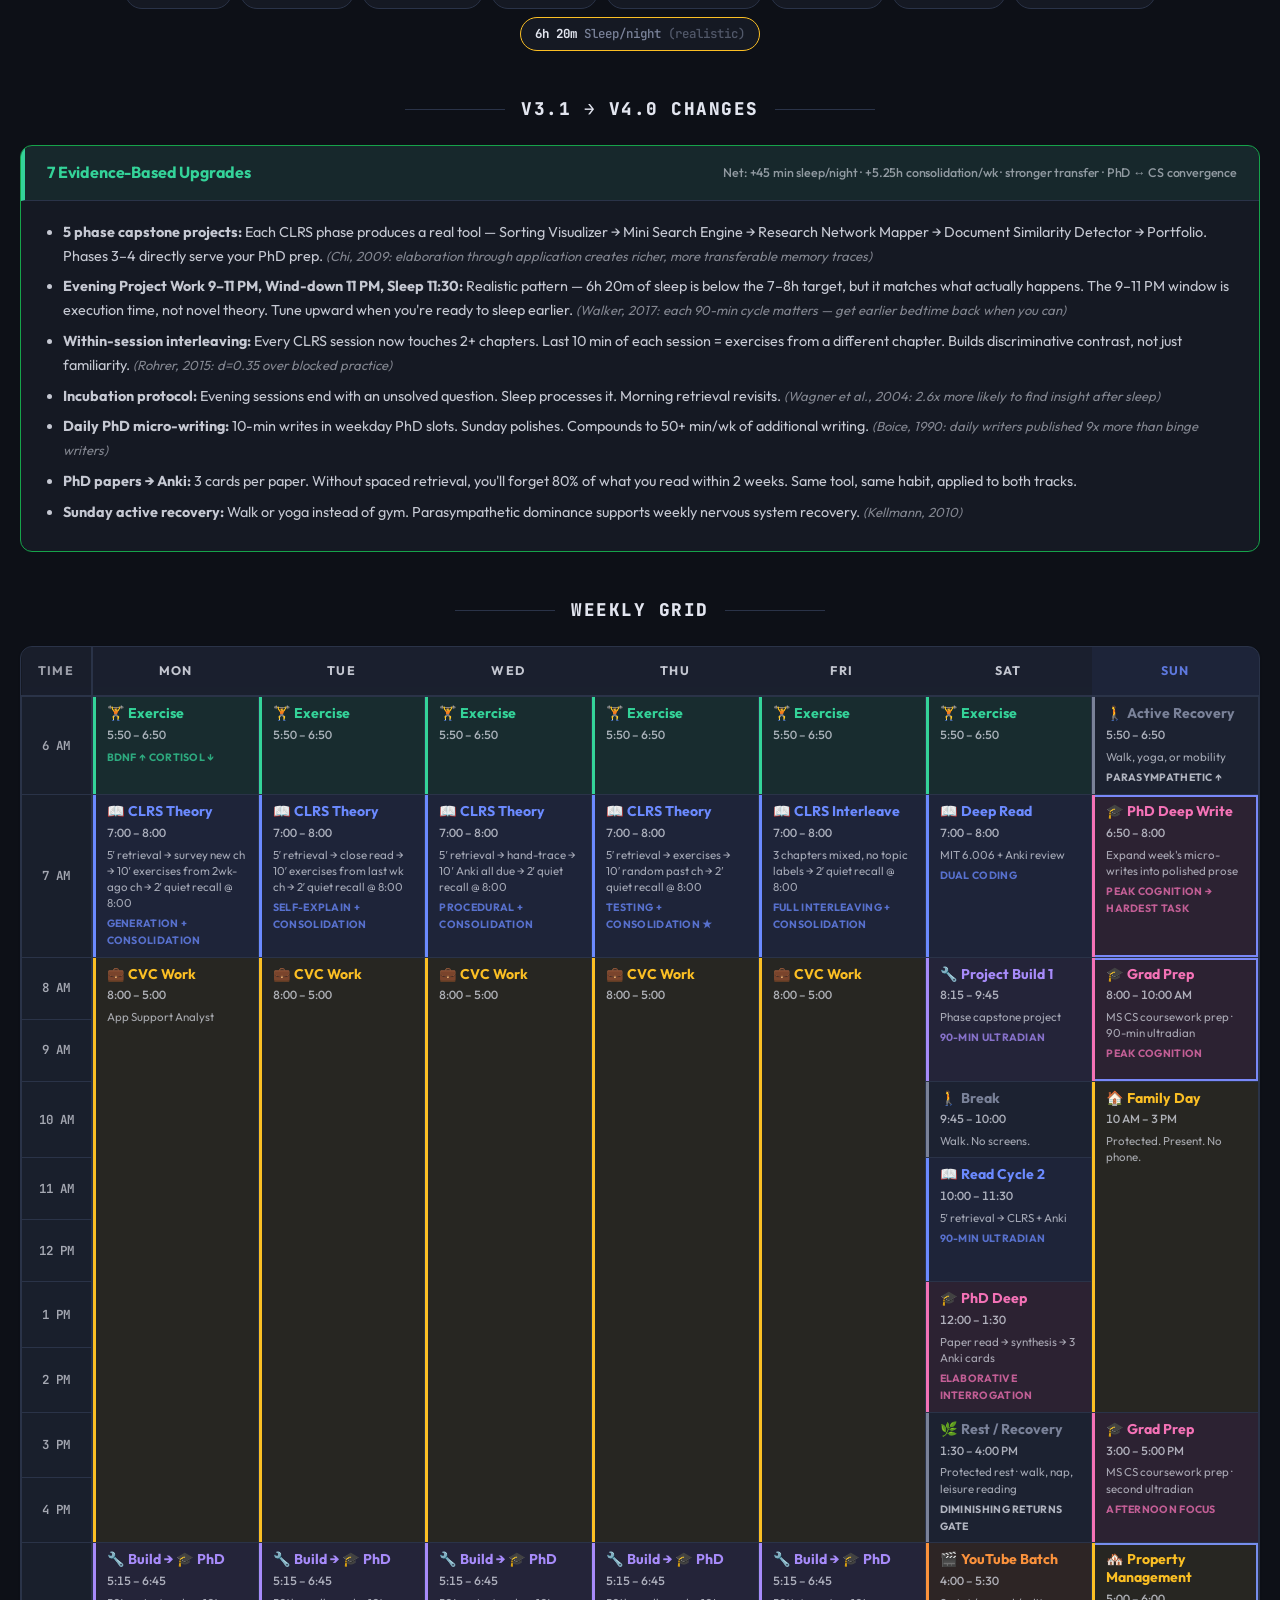
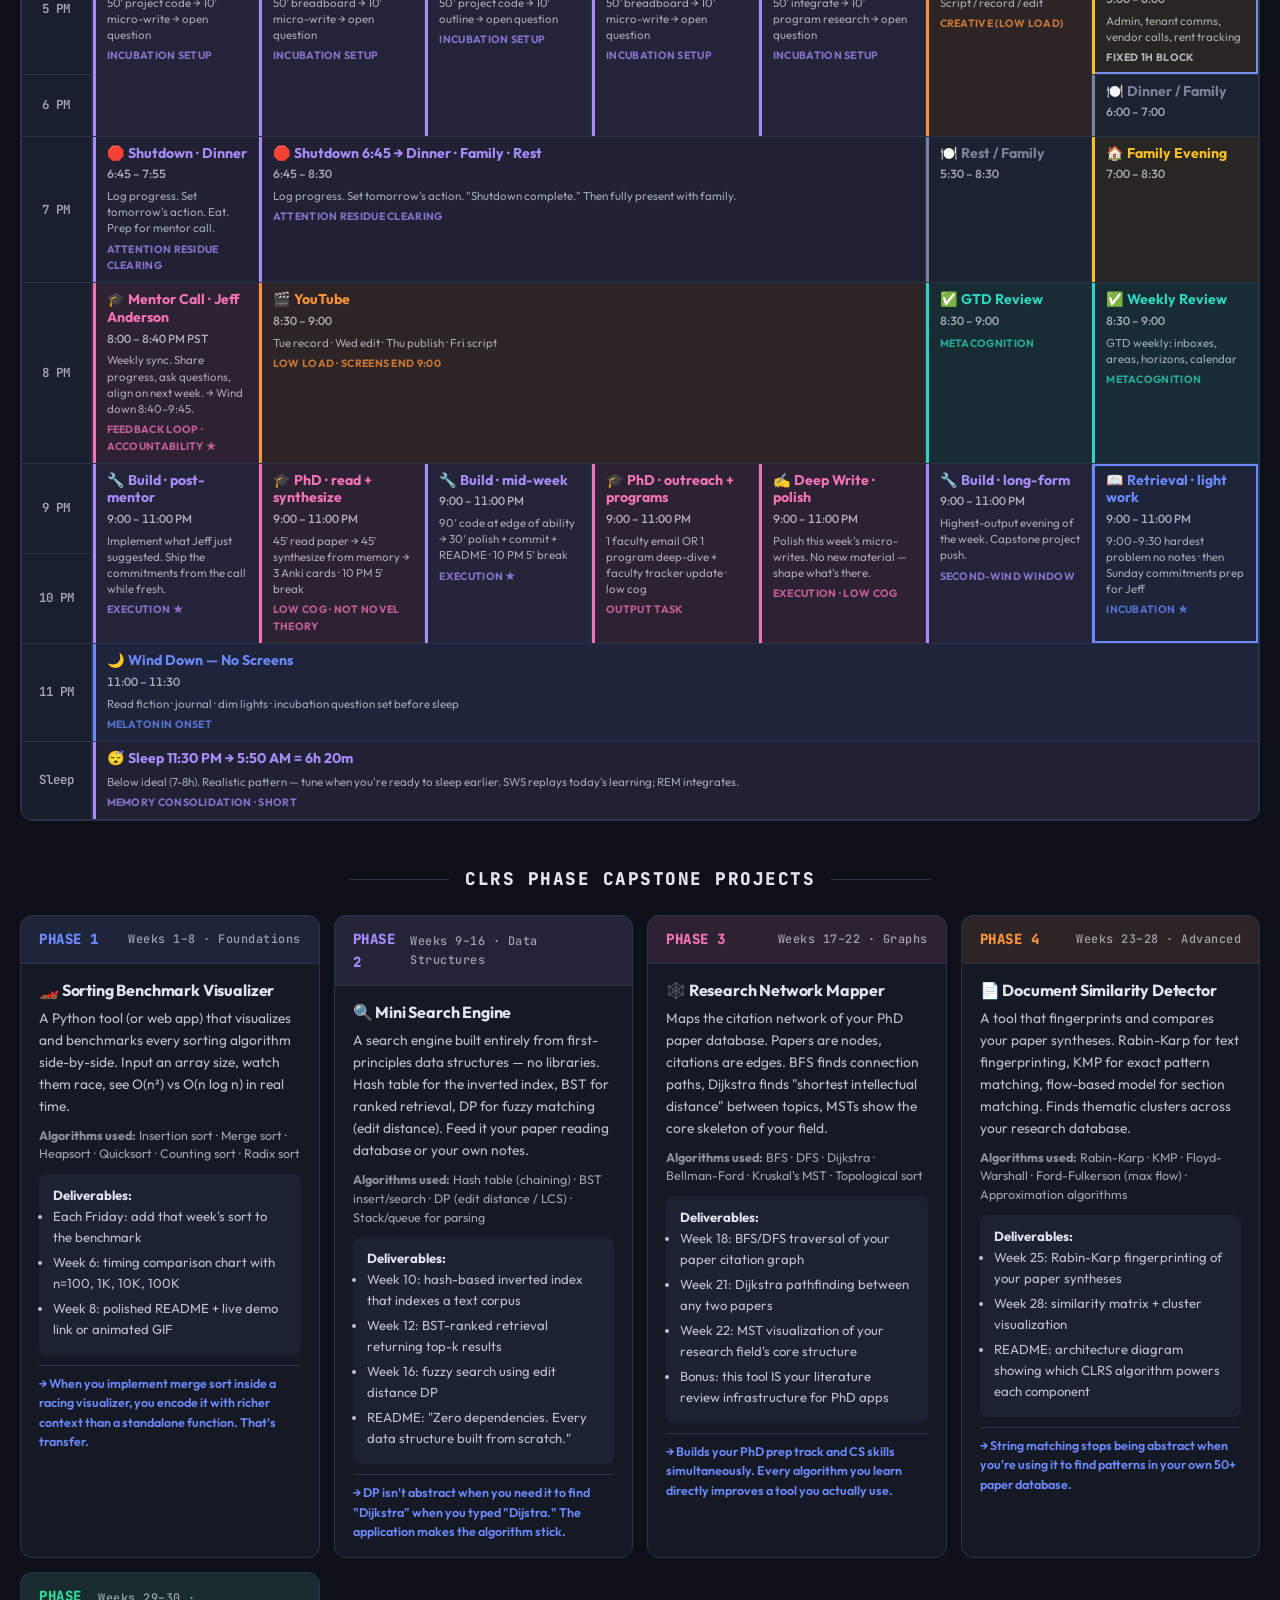
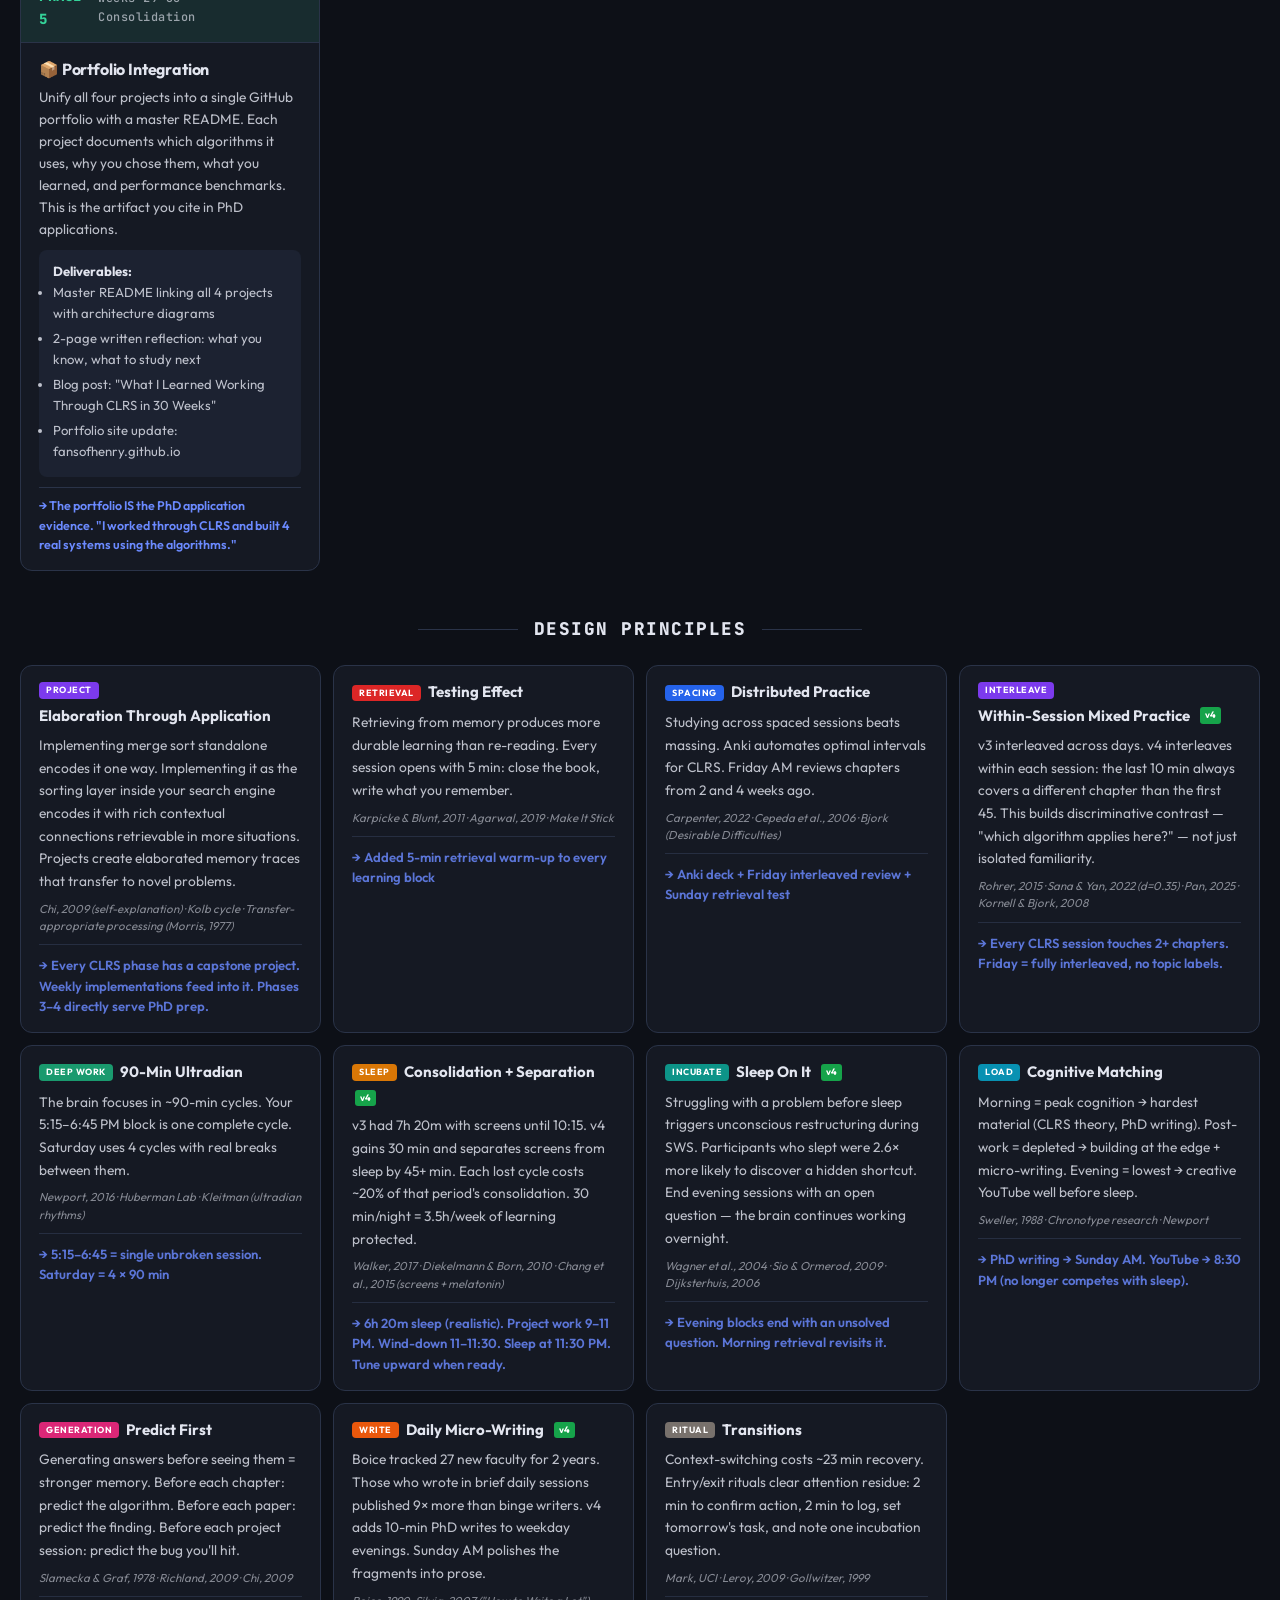
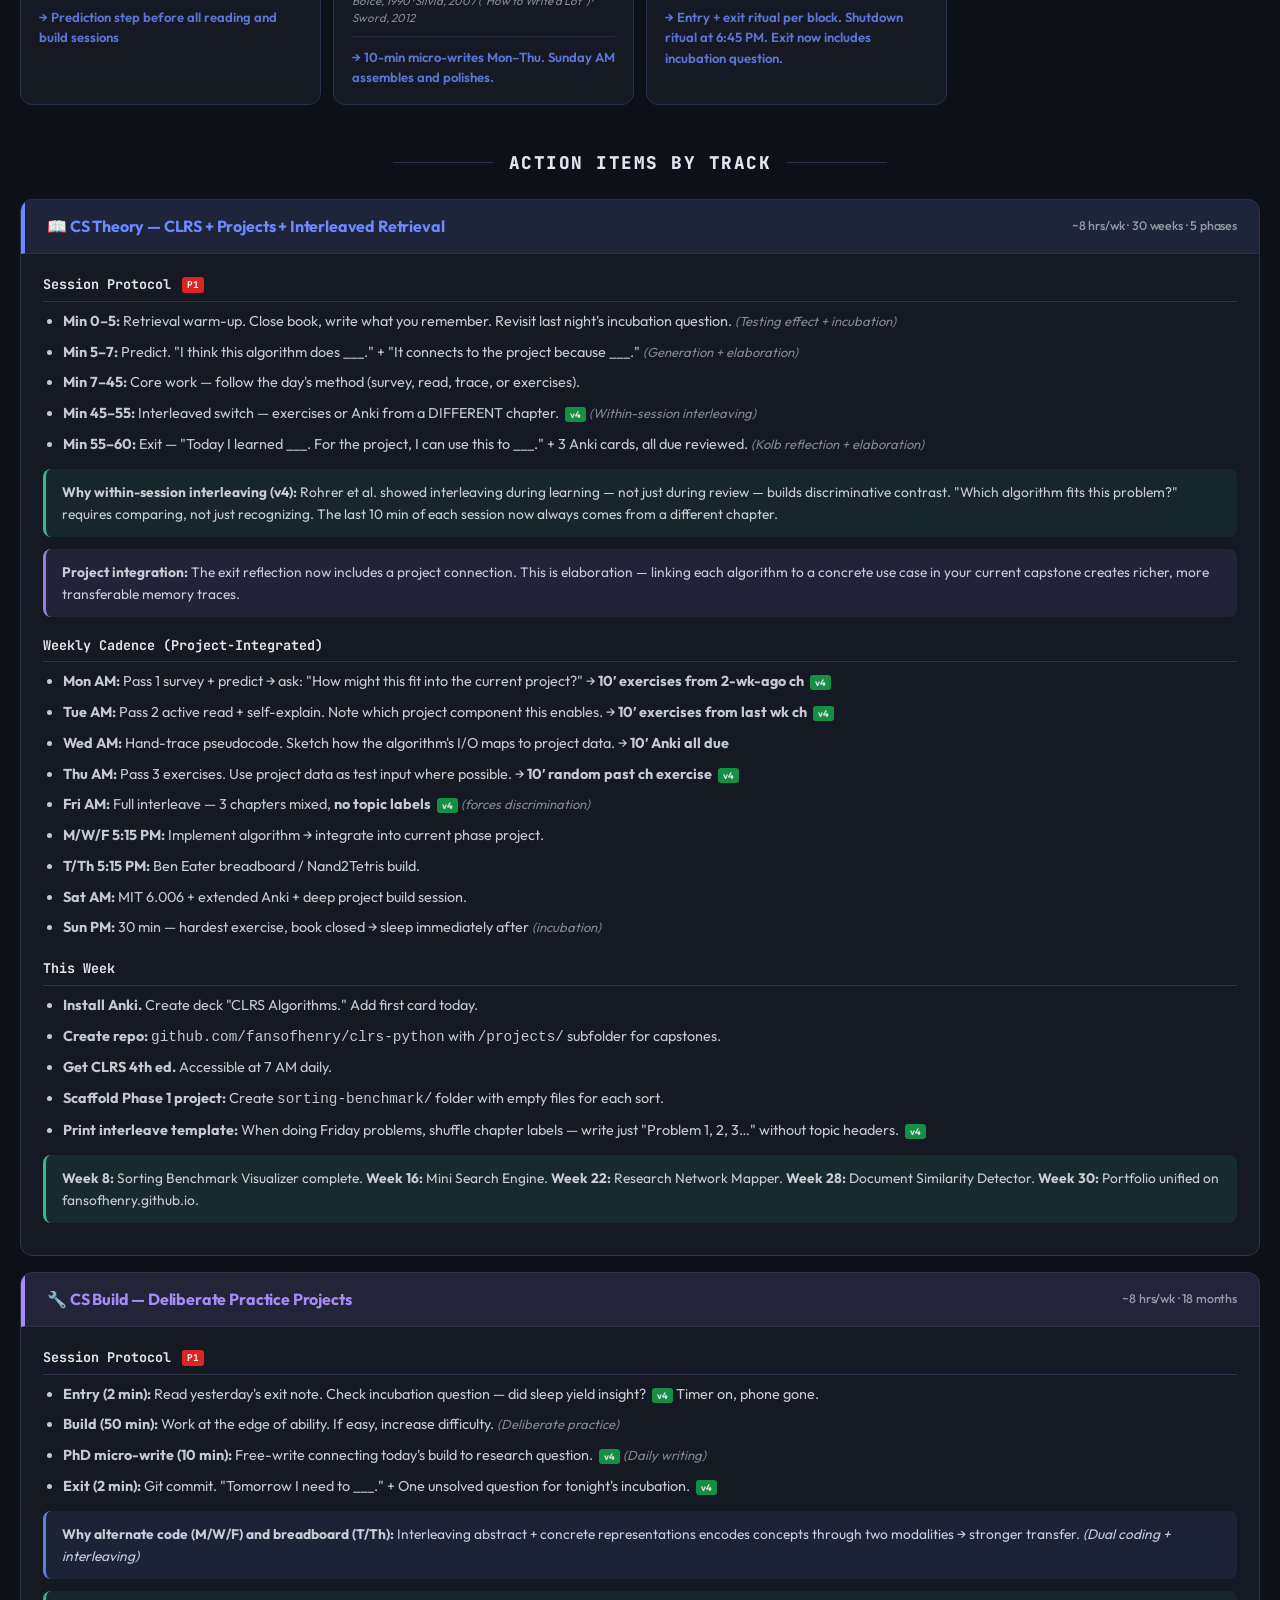
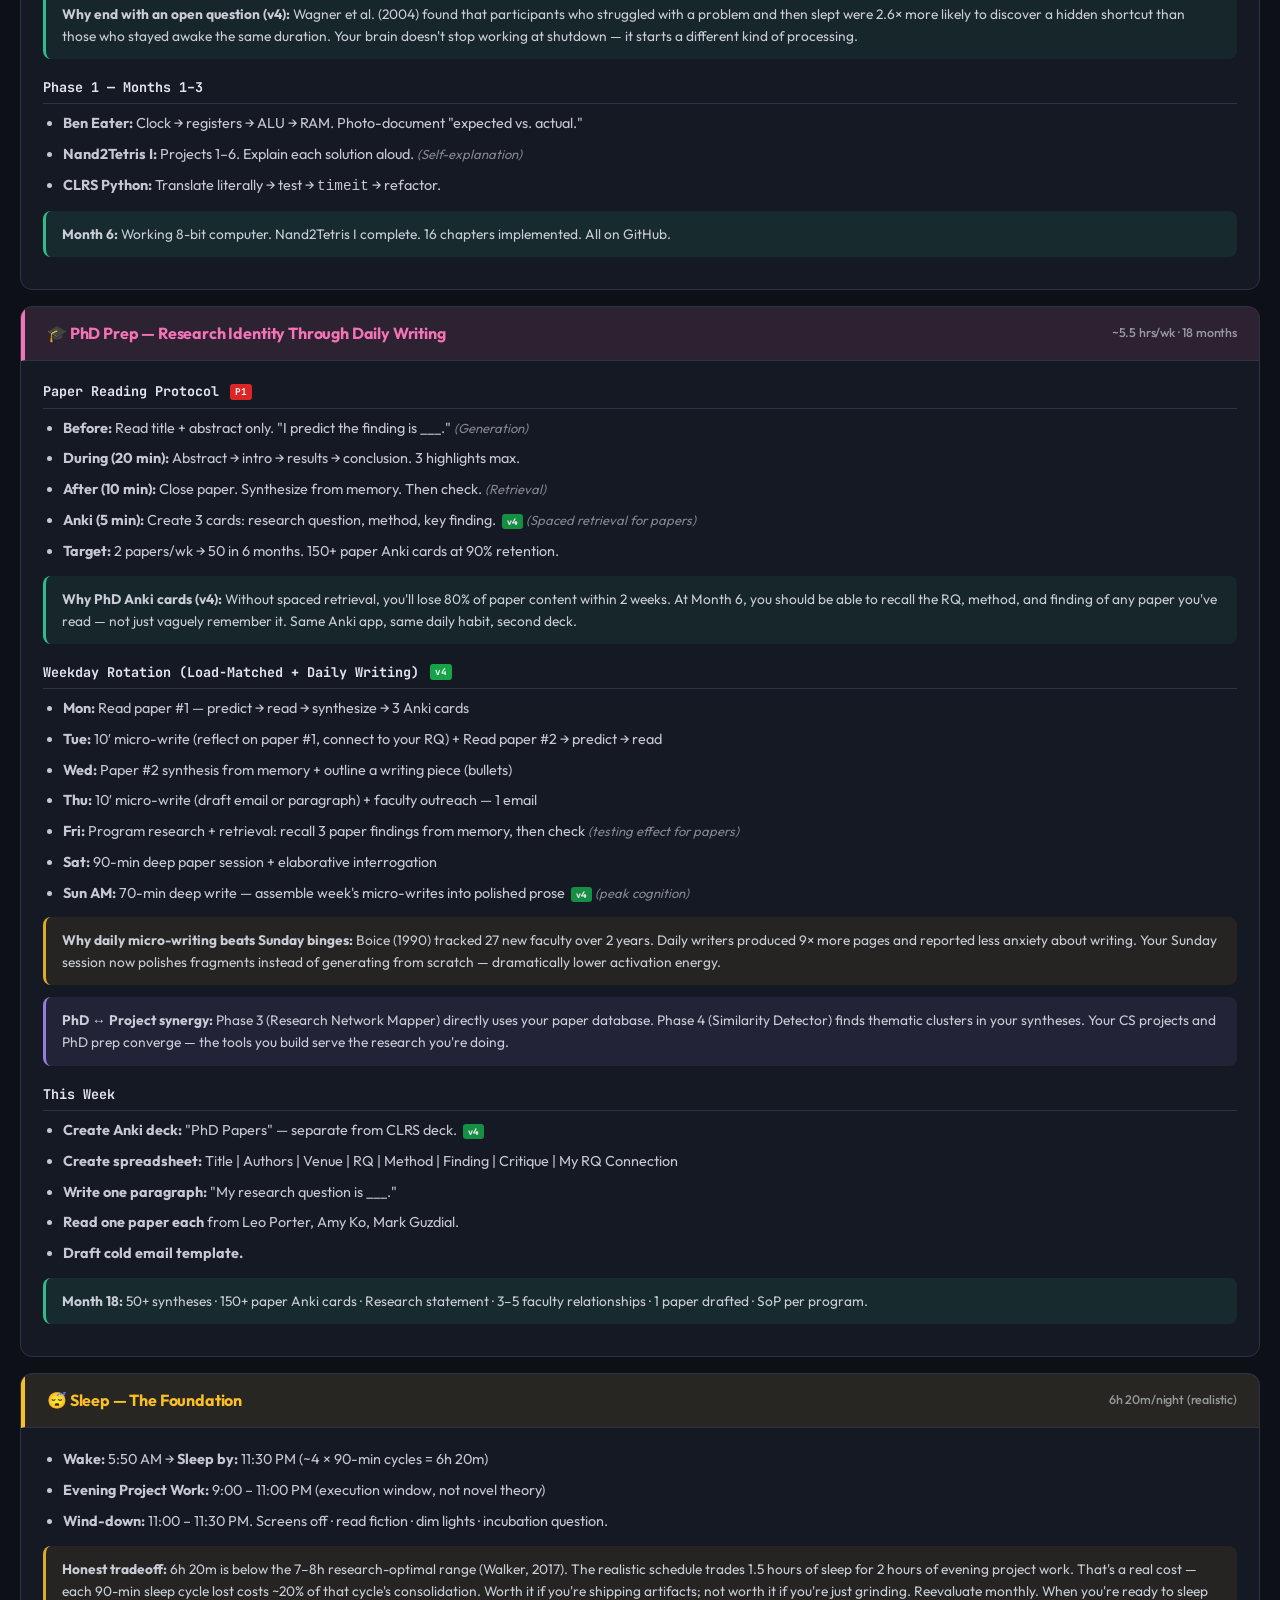
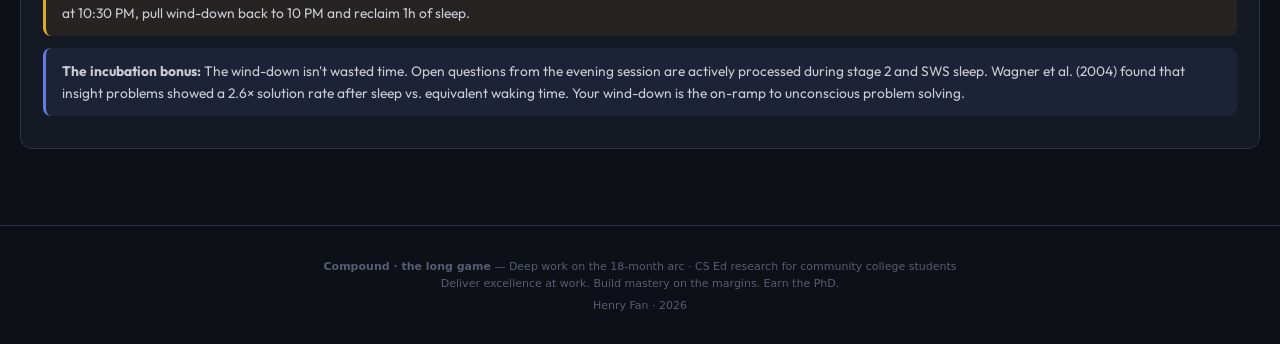
==== commit fd092c29: "Integrate NSF GRFP application track into PhD playbook Weave the 6-step GRFP runway (personal statem" ====
--- a/index.html
+++ b/index.html
@@ -1240,6 +1240,15 @@
 #page-dashboard .morning-win .mw-src{display:block;font-size:10px;font-style:normal;color:var(--dim);font-family:-apple-system,system-ui,sans-serif;margin-top:4px;letter-spacing:.04em;font-weight:500}
 #page-dashboard .morning-win.empty{color:var(--dim2);font-style:italic;background:none;border-left:1px dashed var(--border);padding-left:16px}
 
+/* NSF GRFP countdown ribbon · dashboard */
+#page-dashboard .grfp-ribbon{margin:0 0 14px;padding:14px 20px 14px 22px;border-radius:12px;background:linear-gradient(135deg,rgba(201,164,95,.14) 0%,rgba(201,164,95,.05) 60%,rgba(107,138,255,.04) 100%);border:1px solid rgba(201,164,95,.32);border-left:3px solid #c9a45f;cursor:pointer;transition:all .15s;display:flex;flex-direction:column;gap:3px;outline:none}
+#page-dashboard .grfp-ribbon:hover{border-color:#c9a45f;transform:translateY(-1px);box-shadow:0 4px 14px rgba(13,16,23,.2)}
+#page-dashboard .grfp-ribbon:focus-visible{box-shadow:0 0 0 2px #c9a45f}
+#page-dashboard .grfp-ribbon-eyebrow{font-size:10px;letter-spacing:.18em;text-transform:uppercase;color:#c9a45f;font-weight:800;font-family:-apple-system,system-ui,sans-serif}
+#page-dashboard .grfp-ribbon-line{font-size:15px;font-weight:700;color:var(--tx);line-height:1.4;font-family:-apple-system,system-ui,sans-serif}
+#page-dashboard .grfp-ribbon-line strong{color:#e8c27a}
+#page-dashboard .grfp-ribbon-meta{font-size:11px;color:var(--dim);font-family:-apple-system,system-ui,sans-serif;opacity:.78}
+
 /* Collapsible demotion for stale widgets */
 #page-dashboard details.dash-demoted{margin:14px 0 0;background:var(--s1);border:1px solid var(--border);border-radius:12px;padding:0;overflow:hidden}
 #page-dashboard details.dash-demoted > summary{cursor:pointer;list-style:none;padding:15px 20px;display:flex;align-items:center;gap:11px;font-size:11px;color:var(--dim);text-transform:uppercase;letter-spacing:.12em;font-weight:700;outline:none;user-select:none;font-family:-apple-system,system-ui,sans-serif;transition:color .15s}
@@ -1512,6 +1521,13 @@
 
 <!-- Streak Warning Banners -->
 <div id="streakWarnings"></div>
+
+<!-- NSF GRFP countdown ribbon · link to PhD pane -->
+<div id="grfpRibbon" class="grfp-ribbon" onclick="goPage('playbook');setTimeout(()=>pbSwitchPane('phd'),120)" role="button" tabindex="0" style="display:none">
+  <div class="grfp-ribbon-eyebrow">NSF GRFP · Fellowship Application Track</div>
+  <div class="grfp-ribbon-line" id="grfpRibbonLine">Calculating…</div>
+  <div class="grfp-ribbon-meta" id="grfpRibbonMeta">Tap to open the 6-step runway inside the PhD playbook</div>
+</div>
 
 <!-- Today's Blocks Hero -->
 <div id="allDoneBanner"></div>
@@ -3138,7 +3154,7 @@
 <div class="pb-pane" id="pb-phd">
 
 <div class="pb-mentor">
-This is the block that makes the other blocks matter. Papers and outreach are how a PhD hopeful stops being <em>an applicant</em> and becomes <strong>the candidate Dr. Porter has already emailed once</strong>. Thirty minutes a day, a pen in your hand, the same paper you predicted the abstract of — by month nine, the goal is that faculty recognize your name in the inbox. Most of your competition will not do this. You just have to.
+This is the block that makes the other blocks matter. Papers and outreach are how a PhD hopeful stops being <em>an applicant</em> and becomes <strong>the candidate Dr. Porter has already emailed once</strong>. Thirty minutes a day, a pen in your hand, the same paper you predicted the abstract of — by month nine, the goal is that faculty recognize your name in the inbox. Most of your competition will not do this. You just have to. <strong>And running in parallel: the NSF GRFP personal statement (submit Oct 15, 2026)</strong> — card below. An awarded GRFP lands in every admit committee you care about before your SoP does.
 </div>
 
 <div class="pb-stuck">
@@ -3166,6 +3182,31 @@
 <strong>Thu — Outreach:</strong> Draft ONE cold email or faculty reply. Update your faculty tracker spreadsheet.<br>
 <strong>Fri — Program research:</strong> Deep-dive ONE program per week. Fill: deadline, faculty, materials, funding, fit notes.
 </div>
+</div>
+
+<div class="pb-card" style="border-left:3px solid #c9a45f;margin-top:20px">
+<h3>🎓 NSF GRFP · Fellowship Application Track</h3>
+<div class="pb-mentor" style="margin-bottom:14px">
+Three years of funding (~$37k/yr stipend + tuition) earned on a personal statement, a research plan, and three letters. GRFP runs in parallel with the December PhD apps — and if it hits, it's the single largest multiplier on your admit odds at every program in the longlist. Draft 1 of the personal statement already exists (April 12, 2026). The job now is keeping it moving without crowding out the weekday prep rotation above.
+</div>
+
+<div class="pb-today" style="margin-bottom:14px">
+<div class="pb-today-label">⚡ Submit deadline · Wed Oct 15, 2026</div>
+<div class="pb-today-text" id="grfpCountdown">Calculating days to submit…</div>
+<div class="pb-today-protocol">Research direction: <strong>Adaptive Learning Systems for Equitable CS Education</strong>. Anchored in Learning Code, ProjectBridge, the 30-week CLRS study, three open-source learning tools, and the CVC OEI reconciliation-layer vantage.</div>
+</div>
+
+<div class="pb-section-title">The 6-Step Runway</div>
+<ul class="pb-list">
+<li><strong>Step 1 — Personalize the hook</strong> <em>· this week (Apr 12–19)</em>. Replace the generic opener with one concrete moment from the last 12 months — a teaching moment, a reconciliation-layer bug, a student email. Quantify one thing. Keep the voice yours, not GPT's.</li>
+<li><strong>Step 2 — Fill the gaps</strong> <em>· by May 15</em>. SJSU specifics (courses, labs, GPA arc). Quantify student services reach, Learning Code audience, ProjectBridge scope. Explain the CVC OEI role in language a reviewer outside CS can parse.</li>
+<li><strong>Step 3 — Get feedback</strong> <em>· May 15 – Jun 15</em>. Four readers in one batch, not four rounds: Jeff Anderson (Strategic Deep Learning frame), Giorgio Lagna (CRISPR MESA), one reader outside CS, the SJSU writing center. Merge comments — don't serve each reviewer separately.</li>
+<li><strong>Step 4 — Draft the research plan</strong> <em>· Jun 1 – Jul 15</em>. Two pages. Sections: Motivation · Background · Aims · Timeline · IM/BI. Include one figure. The research plan is graded as hard as the personal statement — do not skimp because the personal statement felt like the "main" doc.</li>
+<li><strong>Step 5 — Secure letter writers</strong> <em>· formally ask by Jul 1</em>. Send each writer a packet: CV, current personal statement, current research plan, a half-page "what I hope you'll speak to." Recommenders write better letters when they know the frame you need.</li>
+<li><strong>Step 6 — Polish and submit</strong> <em>· Aug – Oct 15</em>. v5 by Aug 31 · v7 by Sept 30 · submit at least 72 hours before close. FastLane historically fails under load on deadline day — no last-day submissions.</li>
+</ul>
+
+<div class="pb-callout" style="margin-top:14px"><strong>Parallel, not additive:</strong> GRFP writing lives inside the existing Sunday Deep Write block (6:50–8:00 AM) — no new time is added to the week. Until submit, the 4-week rotation bends: Week A is the GRFP personal statement, Week B is the GRFP research plan, Weeks C/D stay as lit review / working paper. After Oct 15, the rotation snaps back to the original SoP / research statement cycle in time for the Dec 1–15 program deadlines.</div>
 </div>
 
 <details class="pb-ref-drawer" style="margin-top:24px">
@@ -3266,16 +3307,28 @@
 Are you planning to take new PhD students for Fall 2027? I'd welcome a brief conversation about research fit, or any pointers for strengthening my preparation over the next year.<br><br>
 Best,<br>Henry Fan
 </div>
-<div class="pb-callout"><strong>Timing:</strong> August-October 2026 is prime. Avoid December (apps review). Follow up ONCE after 2 weeks.</div>
+<div class="pb-callout" style="margin-bottom:10px"><strong>🎓 GRFP-fit variant:</strong> After Jul 1 (once letters are locked), a second version of this template works well — add one sentence about the GRFP personal statement topic (<em>"I'm currently drafting an NSF GRFP on adaptive learning systems for CS equity in async CC contexts, which is why your work on [X] is directly relevant…"</em>). Faculty read "GRFP-applicant" as a strong fit signal and reply at meaningfully higher rates.</div>
+<div class="pb-callout"><strong>Timing:</strong> Originally Aug–Oct is prime, BUT that window now overlaps the NSF GRFP polish sprint (v5 → v7 → submit Oct 15). Shift the primary cold-email push to <strong>late Jun–early Aug</strong>: earlier in the faculty-open-to-inquiries window, and leaves the Aug 15 – Oct 15 stretch clear for GRFP. Second push in <strong>late Oct–mid Nov</strong> after GRFP ships and before Dec 1–15 app deadlines. Avoid December (apps review). Follow up ONCE after 2 weeks.</div>
+</div>
+
+<div class="pb-card">
+<h3>🎓 GRFP Resources & Reference</h3>
+<div class="pb-resource"><span class="pb-resource-icon">🔗</span><div class="pb-resource-info"><div class="pb-resource-title">NSF GRFP official program page</div><div class="pb-resource-desc">Solicitation, eligibility, deadlines, field list — always read the current year's solicitation end-to-end before Step 2</div></div><a href="https://www.nsfgrfp.org/" target="_blank">Open ↗</a></div>
+<div class="pb-resource"><span class="pb-resource-icon">📄</span><div class="pb-resource-info"><div class="pb-resource-title">Alex Lang — example GRFP essays</div><div class="pb-resource-desc">Large bank of funded personal statements + research plans, sortable by field. Read 3 CS Ed / Learning Sciences winners before rewriting the hook (Step 1)</div></div><a href="https://www.alexhunterlang.com/nsf-fellowship" target="_blank">Open ↗</a></div>
+<div class="pb-resource"><span class="pb-resource-icon">📄</span><div class="pb-resource-info"><div class="pb-resource-title">Mallory Ladd / UT Knoxville GRFP guide</div><div class="pb-resource-desc">Annotated examples of how Intellectual Merit and Broader Impacts keywords should surface in each paragraph</div></div><a href="https://malloryladd.com/nsf-grfp-advice" target="_blank">Open ↗</a></div>
+<div class="pb-resource"><span class="pb-resource-icon">📄</span><div class="pb-resource-info"><div class="pb-resource-title">NSF Merit Review Criteria — IM + BI language</div><div class="pb-resource-desc">The exact phrases reviewers are scoring against. Step 4 of the runway: verify your research plan literally uses "Intellectual Merit" and "Broader Impacts" as section headers or anchor phrases</div></div><a href="https://www.nsf.gov/funding/merit-review" target="_blank">Open ↗</a></div>
+<div class="pb-resource"><span class="pb-resource-icon">🔧</span><div class="pb-resource-info"><div class="pb-resource-title">NSF Research.gov application portal</div><div class="pb-resource-desc">The replacement for FastLane. Create the account in Step 5 — don't wait until October</div></div><a href="https://www.research.gov/" target="_blank">Open ↗</a></div>
+<div class="pb-callout" style="margin-top:12px"><strong>IM / BI reminder:</strong> Every GRFP is dual-scored on <strong>Intellectual Merit</strong> (does the work advance the field?) and <strong>Broader Impacts</strong> (does it reach beyond academia?). Henry's CC + CVC OEI reconciliation-layer background is a BI goldmine — explicit equity reach, underrepresented student population, statewide infrastructure. Do not bury that story in the personal statement's second half; it belongs in both documents, named by NSF's own language.</div>
 </div>
 
 <div class="pb-card">
 <h3>📅 18-Month Milestone Roadmap</h3>
+<div style="font-size:11.5px;opacity:.65;margin-bottom:10px">PhD-app track and GRFP track run in parallel. GRFP feeds the PhD apps — the personal statement mined here gets cannibalized into every SoP in December.</div>
 <ul class="pb-list">
-<li><strong>Month 1-3</strong> (Apr-Jun 2026): Zotero set up · 12 Tier-1 papers read · draft RQ v1 · blog started · contact 1 faculty informally</li>
-<li><strong>Month 4-6</strong> (Jul-Sep 2026): 25 papers synthesized · 2 faculty contacted · research statement v1 · finalize program longlist (20) · <strong>ask recommenders by Sep</strong></li>
-<li><strong>Month 7-9</strong> (Oct-Dec 2026) — CRITICAL: research statement v3 · 5 faculty contacted (2 warm replies) · SoPs drafted per program · letters in motion · <strong>submit Dec 1-15</strong></li>
-<li><strong>Month 10-12</strong> (Jan-Mar 2027): Interviews, visit days, polish paper submission (Koli Calling or RESPECT 2027 first-author target)</li>
+<li><strong>Month 1-3</strong> (Apr-Jun 2026): Zotero set up · 12 Tier-1 papers read · draft RQ v1 · blog started · contact 1 faculty informally · <span style="color:#c9a45f"><strong>GRFP:</strong> hook personalized · gaps filled by May 15 · feedback batch Jun 15 · research plan v1</span></li>
+<li><strong>Month 4-6</strong> (Jul-Sep 2026): 25 papers synthesized · 2 faculty contacted · research statement v1 · finalize program longlist (20) · <strong>ask PhD recommenders by Sep</strong> · <span style="color:#c9a45f"><strong>GRFP:</strong> research plan v3 done Jul 15 · letter writers locked Jul 1 · personal statement v5 by Aug 31 · v7 by Sept 30</span></li>
+<li><strong>Month 7-9</strong> (Oct-Dec 2026) — CRITICAL: <span style="color:#c9a45f"><strong>GRFP submit ≤ Oct 15</strong></span> · research statement v3 · 5 faculty contacted (2 warm replies) · SoPs drafted per program (mine GRFP personal statement for material) · letters in motion · <strong>submit PhD apps Dec 1-15</strong></li>
+<li><strong>Month 10-12</strong> (Jan-Mar 2027): Interviews, visit days, polish paper submission (Koli Calling or RESPECT 2027 first-author target) · <span style="color:#c9a45f">GRFP results announced ~early April</span></li>
 <li><strong>Month 13-15</strong> (Apr-Jun 2027): Decisions, pick program, submit first workshop paper</li>
 <li><strong>Month 16-18</strong> (Jul-Sep 2027): Onboarding, pre-read with new advisor, move logistics</li>
 </ul>
@@ -3320,11 +3373,12 @@
 
 <div class="pb-card">
 <h3>📅 4-Week Writing Rotation</h3>
+<div class="pb-callout" style="margin-bottom:12px;border-left:3px solid #c9a45f"><strong>GRFP mode (until Oct 15, 2026):</strong> Week A becomes the <strong>GRFP Personal Statement</strong>. Week B becomes the <strong>GRFP Research Plan</strong>. Weeks C/D stay as-is — lit review and working paper work directly feeds the GRFP research plan's Background + Aims sections. After Oct 15, the rotation snaps back to the four artifacts below in time for Dec 1–15 PhD deadlines.</div>
 <ul class="pb-list">
-<li><strong>Week A — Research Statement:</strong> Polish 1 paragraph of your evolving research statement. Aim for sharp, citation-backed claims about WHAT you want to study and WHY.</li>
-<li><strong>Week B — Statement of Purpose:</strong> Draft a section of an SoP for ONE target program. Tailor: name 2 faculty, cite a specific paper of theirs, connect to your CC teaching.</li>
-<li><strong>Week C — Lit Review Mini-Synthesis:</strong> Write a 500-word piece connecting 3-5 papers you've read recently. THIS becomes a blog post (publishable!) + future paper.</li>
-<li><strong>Week D — Working Paper / Position Piece:</strong> Draft a section of a future SIGCSE submission OR a position paper (e.g., "AI in CC CS: A Pragmatic Framework").</li>
+<li><strong>Week A — Research Statement</strong> <em>(→ GRFP Personal Statement until Oct 15)</em>: Polish 1 paragraph of your evolving research statement. Sharp, citation-backed claims about WHAT you want to study and WHY. In GRFP mode: polish the hook, the SJSU specifics, or the CVC OEI reconciliation-layer framing — one paragraph per Sunday.</li>
+<li><strong>Week B — Statement of Purpose</strong> <em>(→ GRFP Research Plan until Oct 15)</em>: Draft a section of an SoP for ONE target program. Tailor: name 2 faculty, cite a specific paper of theirs, connect to your CC teaching. In GRFP mode: draft ONE section of the 2-page research plan (Motivation / Background / Aims / Timeline / IM / BI) per Sunday.</li>
+<li><strong>Week C — Lit Review Mini-Synthesis:</strong> Write a 500-word piece connecting 3-5 papers you've read recently. THIS becomes a blog post (publishable!) + future paper, AND directly feeds the GRFP research plan's Background section.</li>
+<li><strong>Week D — Working Paper / Position Piece:</strong> Draft a section of a future SIGCSE submission OR a position paper (e.g., "AI in CC CS: A Pragmatic Framework"). Doubles as GRFP research plan Aims content.</li>
 </ul>
 </div>
 
@@ -4243,6 +4297,24 @@
 function renderDash(){
   const now=new Date(),h=now.getHours();
   $('dashGreet').textContent=(h<12?'Good morning':h<17?'Good afternoon':'Good evening')+', Henry';
+  // NSF GRFP ribbon — show while Oct 15, 2026 is in the future
+  {const ribbon=$('grfpRibbon'),line=$('grfpRibbonLine');
+  if(ribbon&&line){
+    const deadline=new Date(2026,9,15,17,0,0);
+    const daysLeft=Math.ceil((deadline.getTime()-Date.now())/86400000);
+    if(daysLeft>=-7){
+      ribbon.style.display='flex';
+      if(daysLeft>0){
+        const sundaysLeft=Math.max(0,Math.floor(daysLeft/7));
+        const phase=daysLeft>120?'Fill the gaps by May 15':daysLeft>90?'Feedback round · merge by Jun 15':daysLeft>60?'Research plan v3 by Jul 15 · letters by Jul 1':daysLeft>30?'Personal statement v5 by Aug 31':daysLeft>14?'v7 by Sept 30 · submit ≥ 72h early':'Final polish — submit now, not Oct 15';
+        line.innerHTML=`<strong>${daysLeft} day${daysLeft===1?'':'s'}</strong> to submit · ${sundaysLeft} Sunday Deep Write block${sundaysLeft===1?'':'s'} · ${phase}`;
+      } else if(daysLeft===0){
+        line.innerHTML=`<strong>Deadline today.</strong> Do not wait for the last hour — FastLane fails under load.`;
+      } else {
+        line.innerHTML=`Submitted. Results post ~early April 2027.`;
+      }
+    }
+  }}
   $('navDate').textContent=now.toLocaleDateString('en-US',{weekday:'short',month:'short',day:'numeric'});
   const diff=Math.ceil((START-now)/864e5);
   if(diff>0)$('dashSub').textContent=diff+' days until CVC OEI Exchange.';
@@ -5355,11 +5427,11 @@
     {t:'Read Denny et al. (2024) "Computing Education in the Era of GenAI"',d:'CACM. The most important recent paper for current CS Ed research.',time:'30 min'},
     {t:'Read Goode, Margolis, Chapman (2014) "Curriculum is not enough"',d:'SIGCSE. ECS program theory. Critical equity reading.',time:'30 min'},
     {t:'Research 1 PhD program: deadlines, faculty, fit, funding',d:'Pick from: UW iSchool, UCSD CSE, UCSD CogSci, Berkeley, Stanford, CMU HCII, Northwestern.',time:'30 min'},
-    {t:'Sunday: Polish this week\'s 4 micro-writes into a 500-word piece',d:'Use peak cognition. Pick one focus: Research Statement OR SoP draft.',time:'70 min'}
+    {t:'Sunday: Polish GRFP personal statement OR research plan (priority until Oct 15, 2026)',d:'Use peak cognition. Week A = GRFP personal statement paragraph. Week B = GRFP research plan section. Weeks C/D = lit review / working paper (both feed the GRFP research plan).',time:'70 min'}
   ],
   write:[
-    {t:'Sunday Deep Write: Polish week\'s micro-writes → 500 words on Research Statement',d:'Week A of 4-week rotation. Sharp citation-backed claims about WHAT and WHY.',time:'70 min'},
-    {t:'Sunday Deep Write: Draft an SoP section for 1 target program',d:'Week B. Tailor: name 2 faculty, cite specific papers, connect to CC teaching.',time:'70 min'},
+    {t:'Sunday Deep Write: Polish GRFP personal statement paragraph (Week A · priority until Oct 15)',d:'Week A of 4-week rotation is in GRFP mode until Oct 15, 2026. Polish hook, SJSU specifics, or CVC OEI framing. One paragraph. Sharp, citation-backed, voice yours.',time:'70 min'},
+    {t:'Sunday Deep Write: Draft GRFP research plan section (Week B · priority until Oct 15)',d:'Week B of 4-week rotation is in GRFP mode until Oct 15, 2026. One section of the 2-page research plan: Motivation / Background / Aims / Timeline / IM / BI. Include one figure by Jul 15.',time:'70 min'},
     {t:'Sunday Deep Write: 500-word lit review synthesis (3-5 papers)',d:'Week C. Connects recent reading. THIS becomes a blog post / future paper.',time:'70 min'},
     {t:'Sunday Deep Write: Position paper section (e.g., "AI in CC CS")',d:'Week D. Working paper. Future SIGCSE submission seed.',time:'70 min'},
     {t:'Read Silvia "How to Write a Lot" Ch 1-2 (~30 pages)',d:'The productivity bible for academic writers. Boice\'s daily-writing research.',time:'30 min'},
@@ -6720,6 +6792,20 @@
   }
   const phdToday=$('pbPhdToday');
   if(phdToday)phdToday.textContent=`${dayNames[dow]} — ${phdRot[dow]}`;
+  const grfpEl=$('grfpCountdown');
+  if(grfpEl){
+    const deadline=new Date(2026,9,15,17,0,0); // Oct 15 2026, 5pm local as a conservative pre-deadline anchor
+    const msPerDay=86400000;
+    const daysLeft=Math.ceil((deadline.getTime()-Date.now())/msPerDay);
+    const weekendsLeft=Math.max(0,Math.floor(daysLeft/7));
+    if(daysLeft>0){
+      grfpEl.innerHTML=`<strong>${daysLeft} day${daysLeft===1?'':'s'}</strong> to submit · ~${weekendsLeft} Sunday Deep Write block${weekendsLeft===1?'':'s'} between now and close`;
+    } else if(daysLeft===0){
+      grfpEl.innerHTML=`<strong>Deadline today.</strong> Submission window closes 5pm ET — do not wait.`;
+    } else {
+      grfpEl.innerHTML=`Submitted (or missed) · reset this card after results post (~early April 2027)`;
+    }
+  }
   const buildToday=$('pbBuildToday');
   if(buildToday)buildToday.textContent=`${dayNames[dow]} — ${buildRot[dow]}`;
   const ytToday=$('pbYtToday');
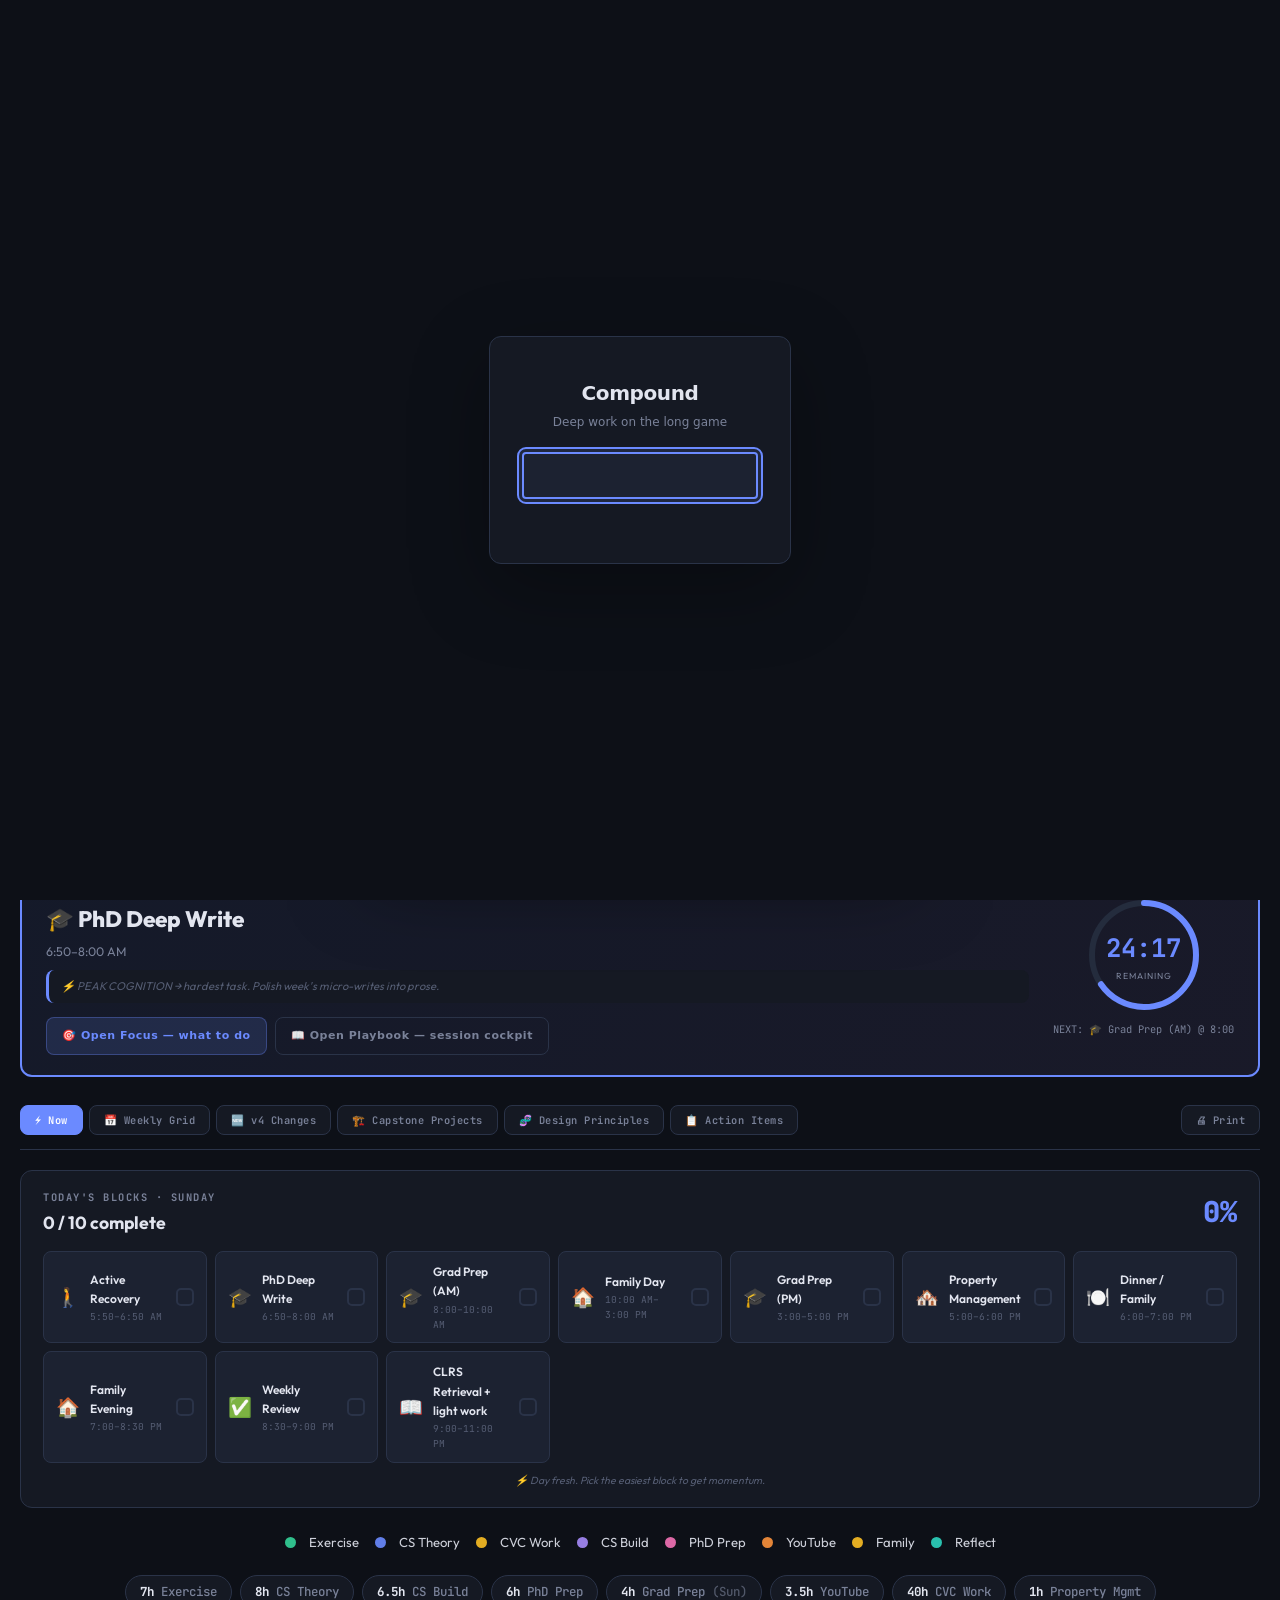
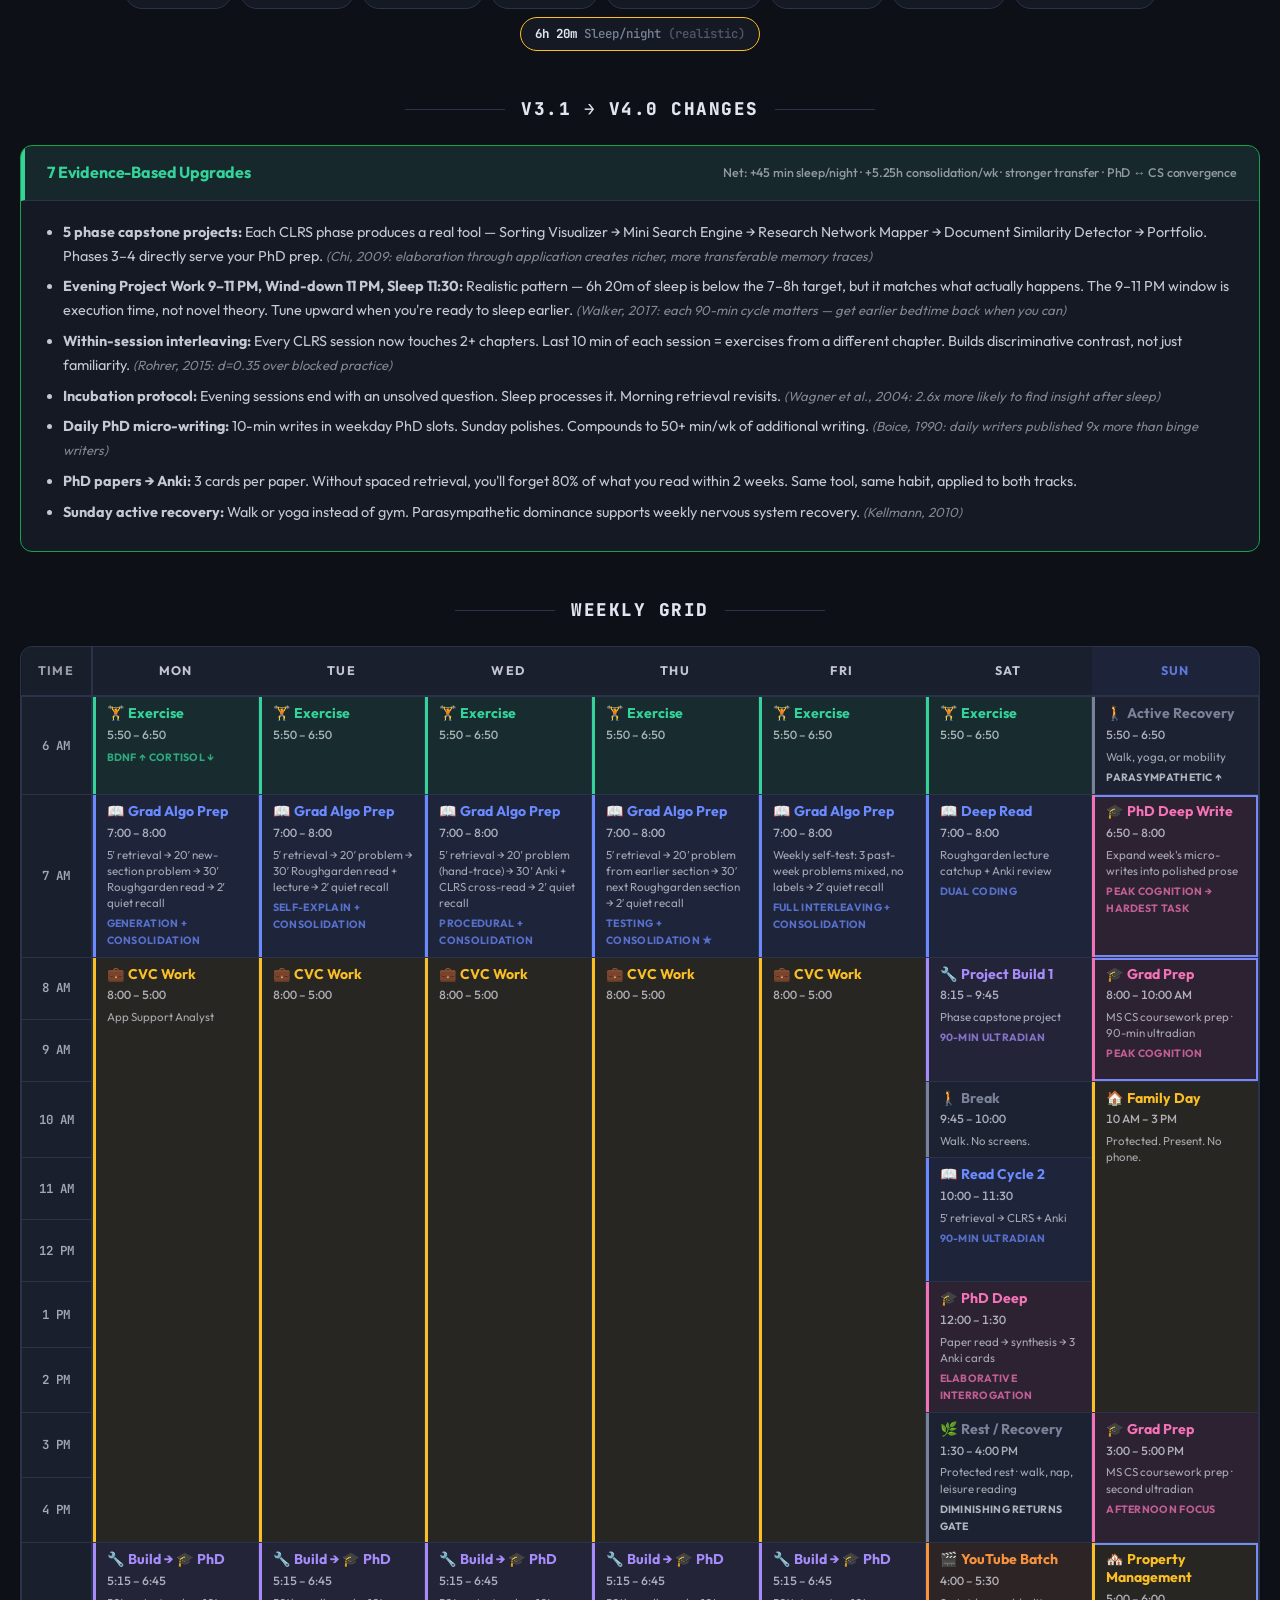
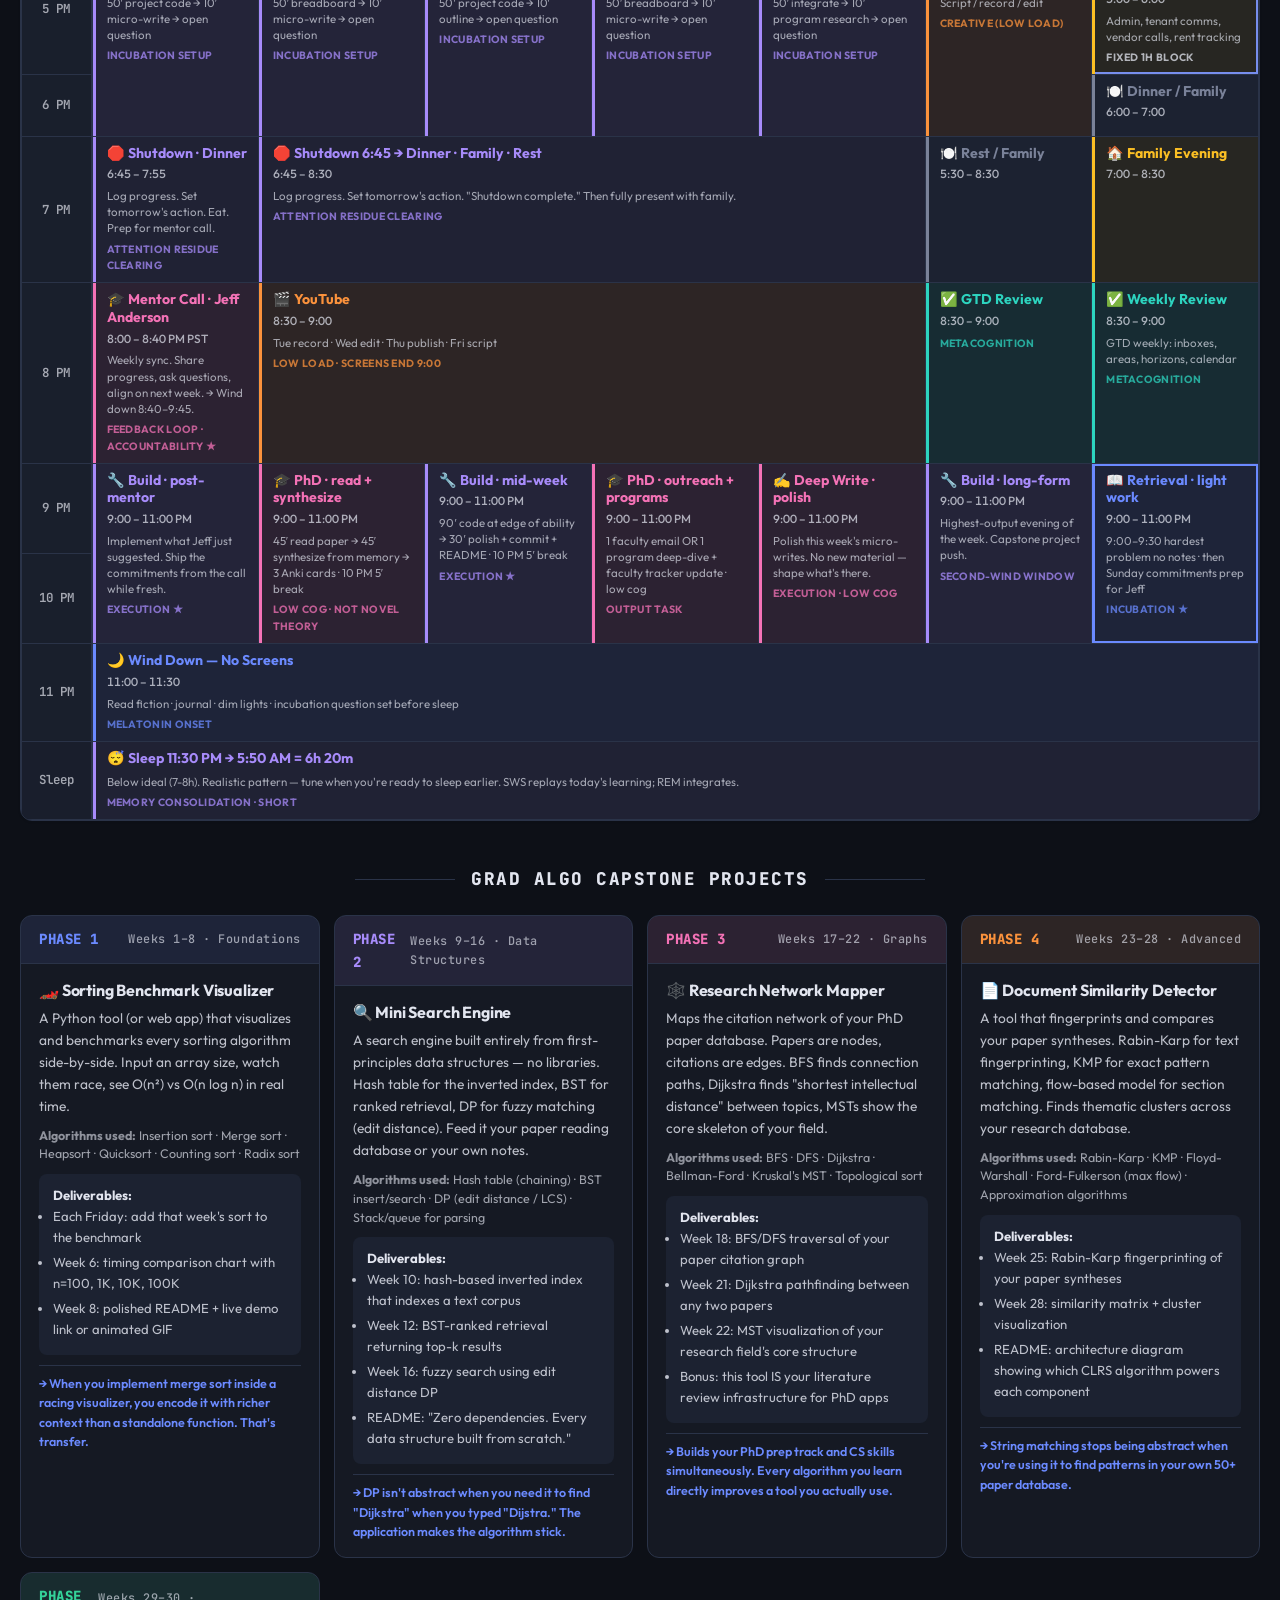
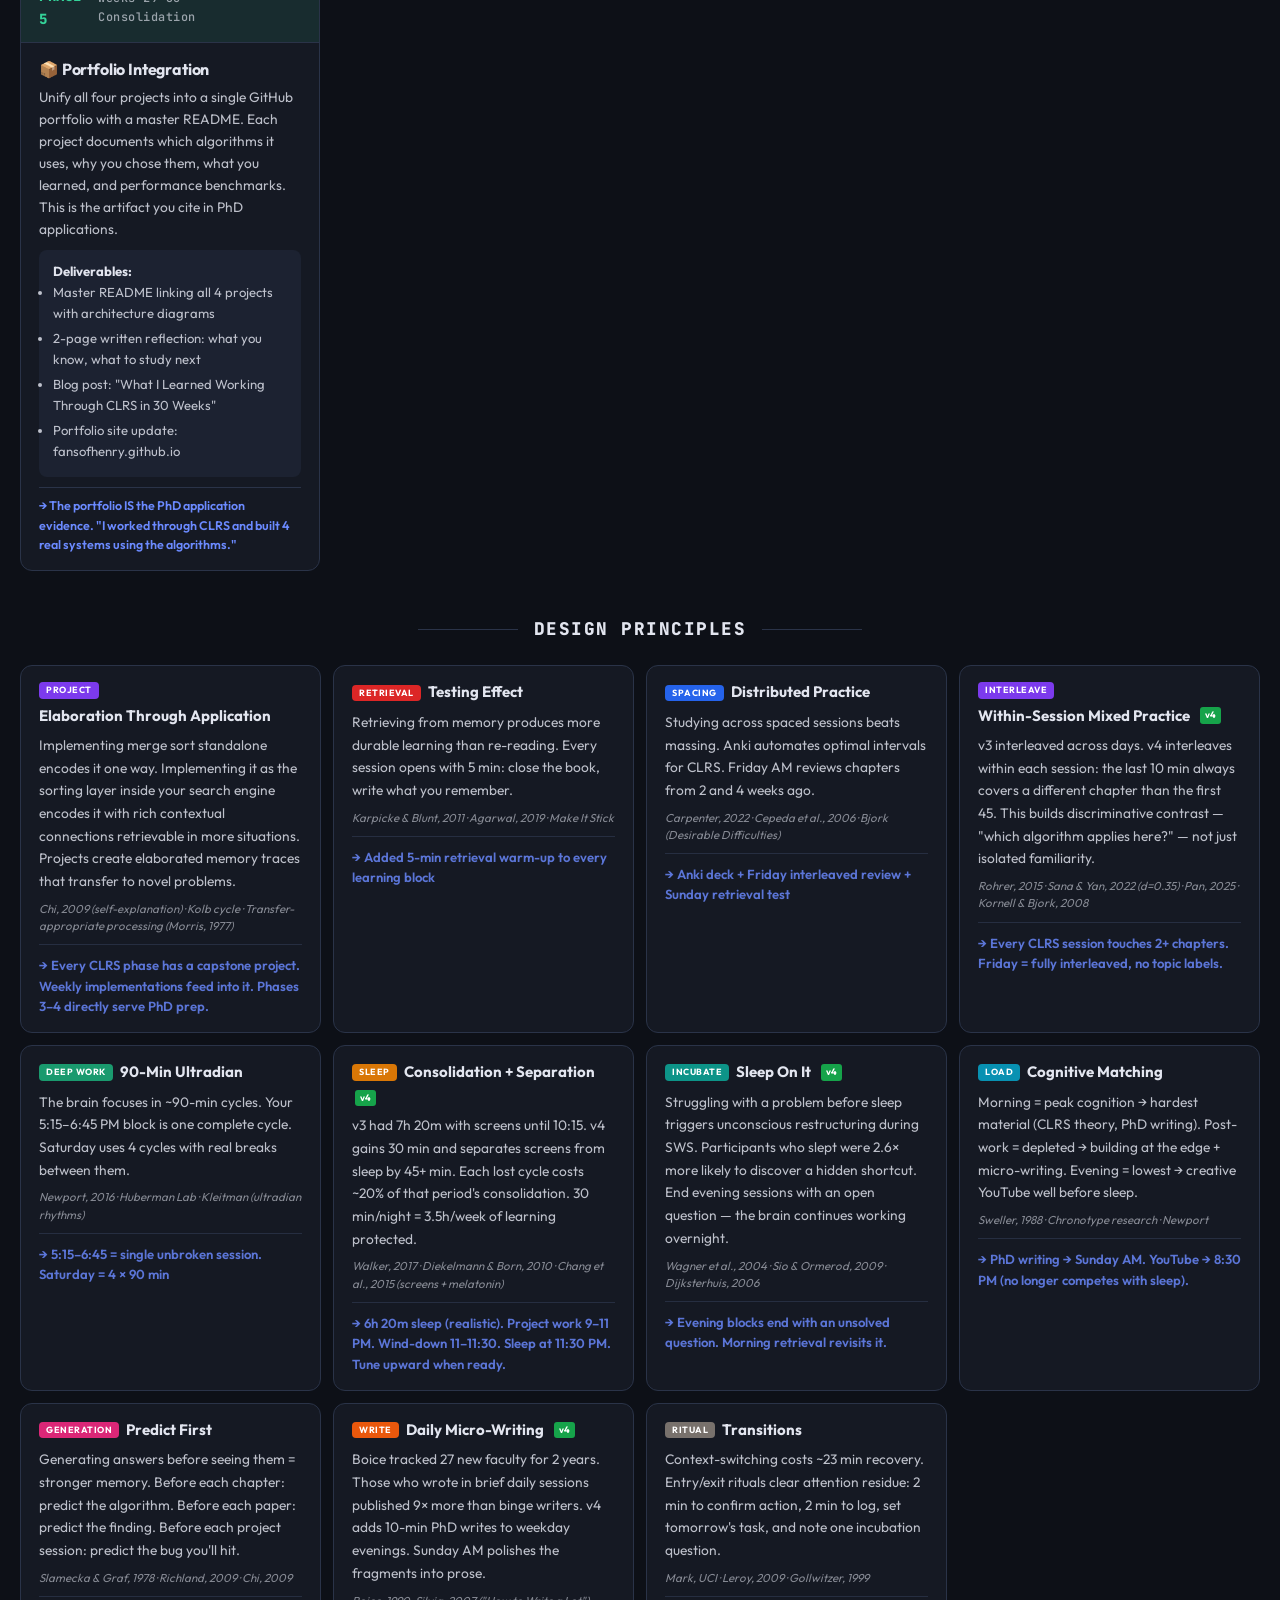
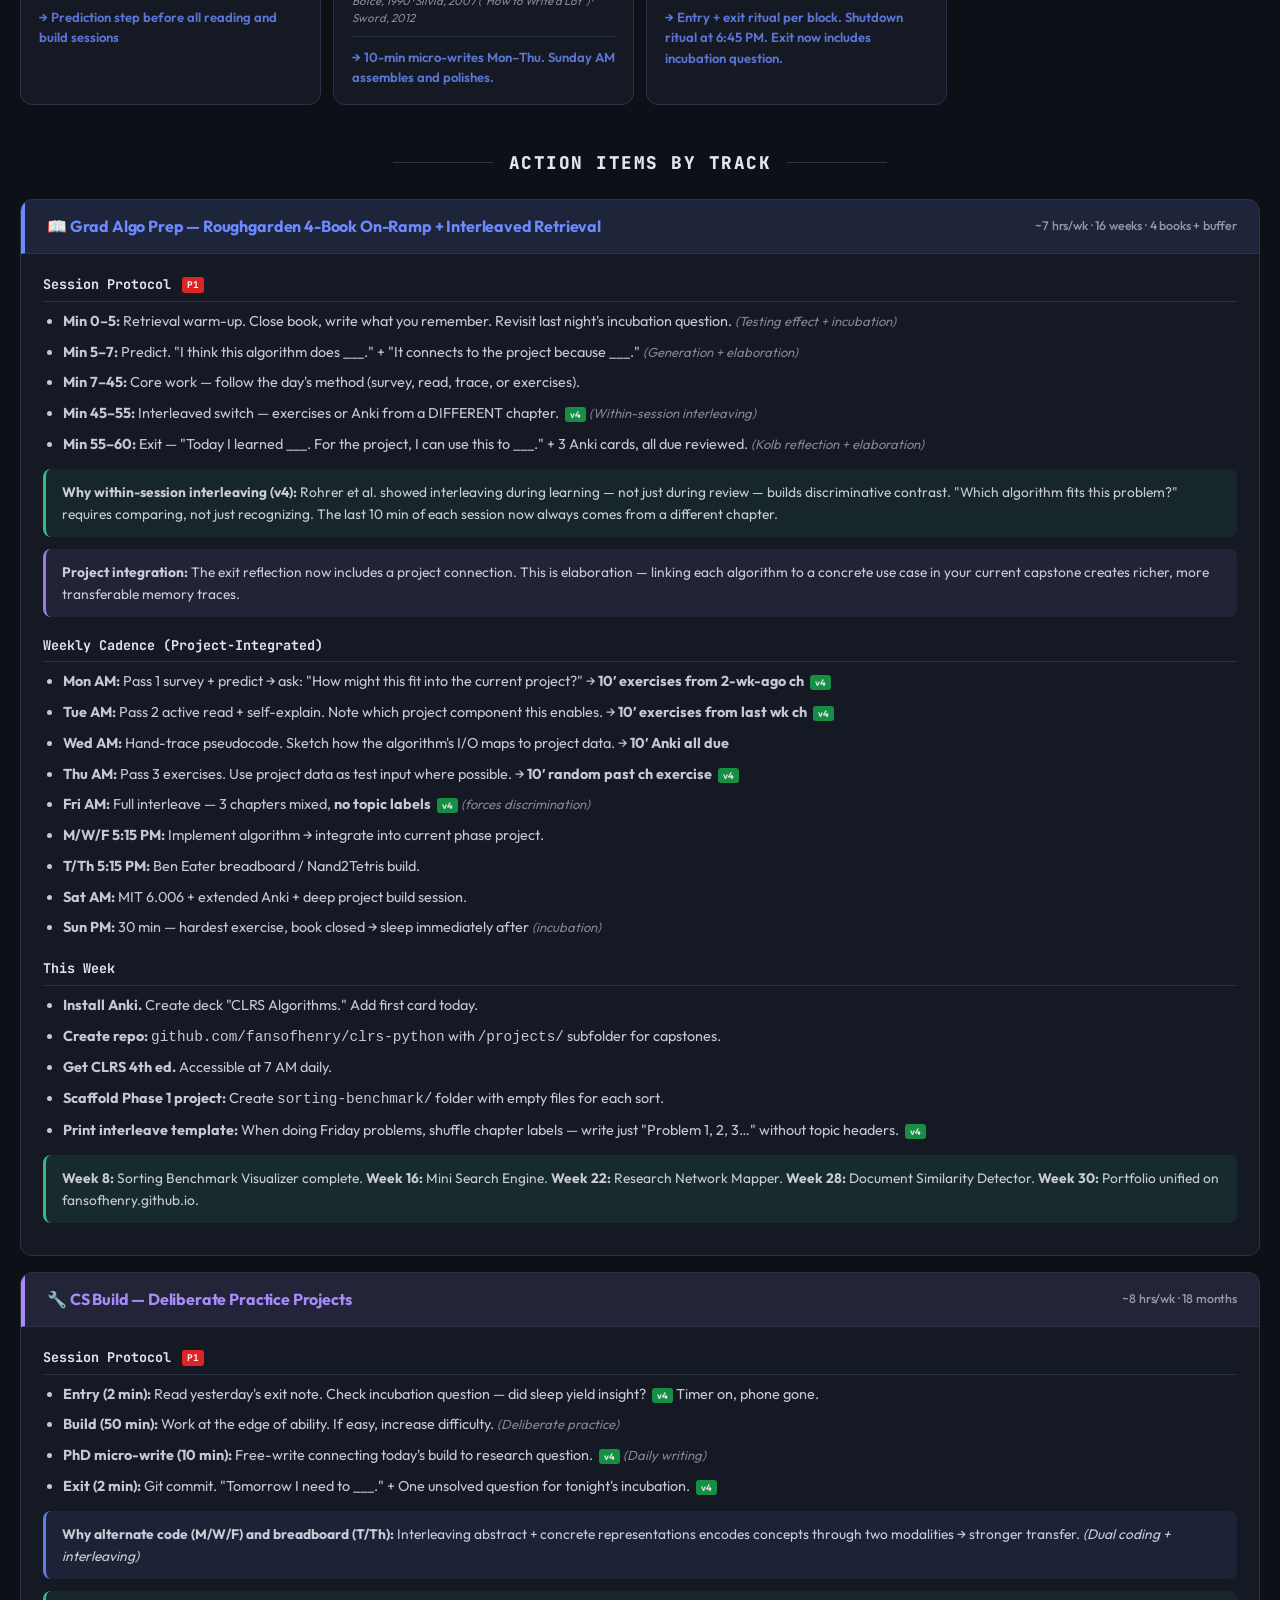
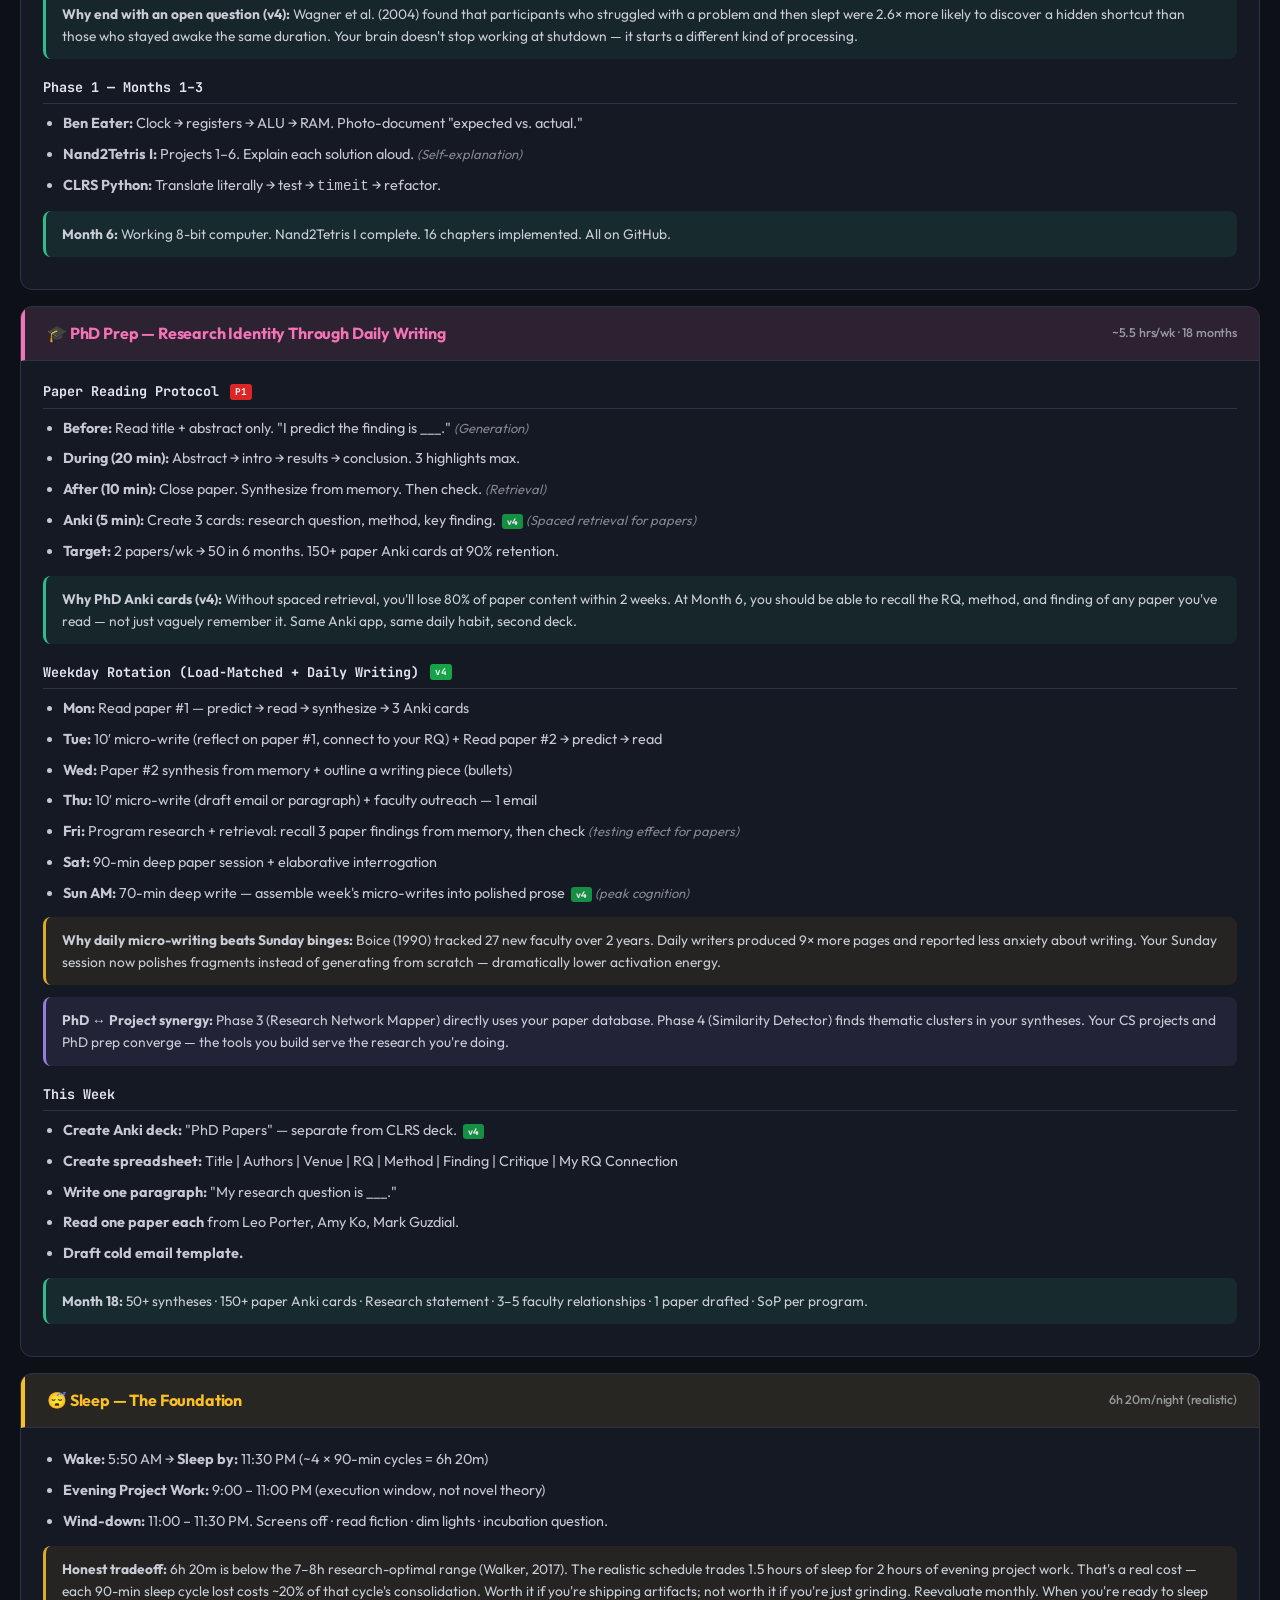
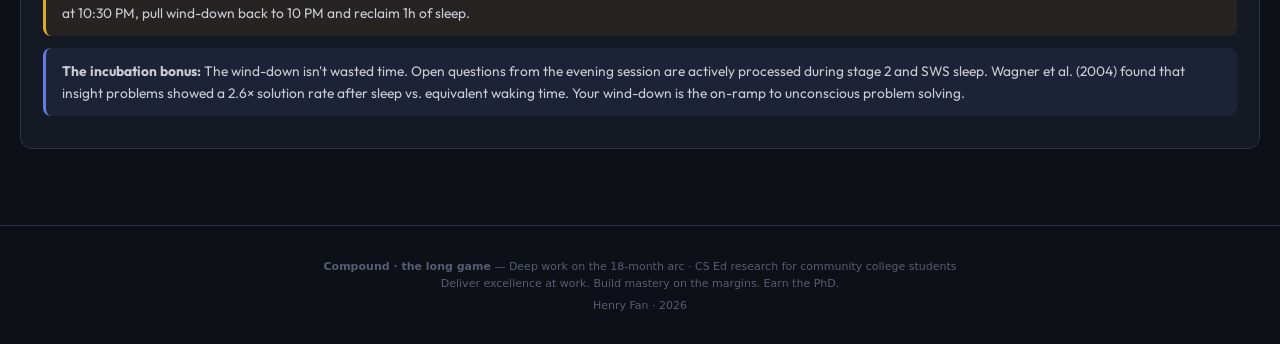
==== commit f8f3dbef: "Pivot CLRS Theory block to 16-week Roughgarden grad algo on-ramp Replaces the 30-week CLRS grind-thr" ====
--- a/index.html
+++ b/index.html
@@ -2358,12 +2358,12 @@
   </tr>
   <tr>
     <td>7 AM</td>
-    <td><div class="c c-theory"><span class="label">📖 CLRS Theory</span><span class="time">7:00 – 8:00</span><span class="detail">5′ retrieval → survey new ch → 10′ exercises from 2wk-ago ch → 2′ quiet recall @ 8:00</span><span class="science">GENERATION + CONSOLIDATION</span></div></td>
-    <td><div class="c c-theory"><span class="label">📖 CLRS Theory</span><span class="time">7:00 – 8:00</span><span class="detail">5′ retrieval → close read → 10′ exercises from last wk ch → 2′ quiet recall @ 8:00</span><span class="science">SELF-EXPLAIN + CONSOLIDATION</span></div></td>
-    <td><div class="c c-theory"><span class="label">📖 CLRS Theory</span><span class="time">7:00 – 8:00</span><span class="detail">5′ retrieval → hand-trace → 10′ Anki all due → 2′ quiet recall @ 8:00</span><span class="science">PROCEDURAL + CONSOLIDATION</span></div></td>
-    <td><div class="c c-theory"><span class="label">📖 CLRS Theory</span><span class="time">7:00 – 8:00</span><span class="detail">5′ retrieval → exercises → 10′ random past ch → 2′ quiet recall @ 8:00</span><span class="science">TESTING + CONSOLIDATION ★</span></div></td>
-    <td><div class="c c-theory"><span class="label">📖 CLRS Interleave</span><span class="time">7:00 – 8:00</span><span class="detail">3 chapters mixed, no topic labels → 2′ quiet recall @ 8:00</span><span class="science">FULL INTERLEAVING + CONSOLIDATION</span></div></td>
-    <td><div class="c c-theory"><span class="label">📖 Deep Read</span><span class="time">7:00 – 8:00</span><span class="detail">MIT 6.006 + Anki review</span><span class="science">DUAL CODING</span></div></td>
+    <td><div class="c c-theory"><span class="label">📖 Grad Algo Prep</span><span class="time">7:00 – 8:00</span><span class="detail">5′ retrieval → 20′ new-section problem → 30′ Roughgarden read → 2′ quiet recall</span><span class="science">GENERATION + CONSOLIDATION</span></div></td>
+    <td><div class="c c-theory"><span class="label">📖 Grad Algo Prep</span><span class="time">7:00 – 8:00</span><span class="detail">5′ retrieval → 20′ problem → 30′ Roughgarden read + lecture → 2′ quiet recall</span><span class="science">SELF-EXPLAIN + CONSOLIDATION</span></div></td>
+    <td><div class="c c-theory"><span class="label">📖 Grad Algo Prep</span><span class="time">7:00 – 8:00</span><span class="detail">5′ retrieval → 20′ problem (hand-trace) → 30′ Anki + CLRS cross-read → 2′ quiet recall</span><span class="science">PROCEDURAL + CONSOLIDATION</span></div></td>
+    <td><div class="c c-theory"><span class="label">📖 Grad Algo Prep</span><span class="time">7:00 – 8:00</span><span class="detail">5′ retrieval → 20′ problem from earlier section → 30′ next Roughgarden section → 2′ quiet recall</span><span class="science">TESTING + CONSOLIDATION ★</span></div></td>
+    <td><div class="c c-theory"><span class="label">📖 Grad Algo Prep</span><span class="time">7:00 – 8:00</span><span class="detail">Weekly self-test: 3 past-week problems mixed, no labels → 2′ quiet recall</span><span class="science">FULL INTERLEAVING + CONSOLIDATION</span></div></td>
+    <td><div class="c c-theory"><span class="label">📖 Deep Read</span><span class="time">7:00 – 8:00</span><span class="detail">Roughgarden lecture catchup + Anki review</span><span class="science">DUAL CODING</span></div></td>
     <td><div class="c c-phd"><span class="label">🎓 PhD Deep Write</span><span class="time">6:50 – 8:00</span><span class="detail">Expand week's micro-writes into polished prose</span><span class="science">PEAK COGNITION → HARDEST TASK</span></div></td>
   </tr>
   <tr>
@@ -2449,7 +2449,7 @@
 </div>
 
 <!-- PHASE CAPSTONE PROJECTS -->
-<div class="sch-section-title" id="sch-phases">CLRS PHASE CAPSTONE PROJECTS</div>
+<div class="sch-section-title" id="sch-phases">GRAD ALGO CAPSTONE PROJECTS</div>
 
 <div class="phases">
 <div class="phase-card ph-1">
@@ -2618,8 +2618,8 @@
 
 <div class="track">
   <div class="track-head" style="background:var(--theory-bg);border-left:4px solid var(--theory)">
-    <span style="color:var(--theory)">📖 CS Theory — CLRS + Projects + Interleaved Retrieval</span>
-    <span class="meta">~8 hrs/wk · 30 weeks · 5 phases</span>
+    <span style="color:var(--theory)">📖 Grad Algo Prep — Roughgarden 4-Book On-Ramp + Interleaved Retrieval</span>
+    <span class="meta">~7 hrs/wk · 16 weeks · 4 books + buffer</span>
   </div>
   <div class="track-body">
     <h4>Session Protocol <span class="p1">P1</span></h4>
@@ -2761,7 +2761,7 @@
     <div class="pbt-icon-wrap">
       <span class="pbt-icon" id="pbtIcon">📖</span>
       <div class="pbt-meta">
-        <div class="pbt-eyebrow"><span class="pbt-pulse"></span>In the lab · <span id="pbtPane">CLRS Theory</span></div>
+        <div class="pbt-eyebrow"><span class="pbt-pulse"></span>In the lab · <span id="pbtPane">Grad Algo Prep</span></div>
         <div class="pbt-title" id="pbtTitle">Set your current focus →</div>
       </div>
     </div>
@@ -2851,7 +2851,7 @@
 
 <div class="pb-tabs">
   <button class="pb-tab active" data-pbtab="overview"><span class="pb-tab-icon">📊</span>All Tracks</button>
-  <button class="pb-tab" data-pbtab="clrs"><span class="pb-tab-icon">📖</span>CLRS Theory</button>
+  <button class="pb-tab" data-pbtab="clrs"><span class="pb-tab-icon">📖</span>Grad Algo Prep</button>
   <button class="pb-tab" data-pbtab="build"><span class="pb-tab-icon">🔧</span>CS Build</button>
   <button class="pb-tab" data-pbtab="phd"><span class="pb-tab-icon">🎓</span>PhD Prep</button>
   <button class="pb-tab" data-pbtab="write"><span class="pb-tab-icon">✍️</span>PhD Deep Write</button>
@@ -2887,45 +2887,44 @@
 <div class="pb-pane" id="pb-clrs">
 
 <div class="pb-mentor">
-CLRS is not about finishing CLRS. It's about being able to re-derive heap sort on a whiteboard the second week of a grad algorithms course, while the rest of the room is still googling <em>"why did I never understand recurrences."</em> That fluency is the thing you are paying tuition for. Every morning at 7am, you are buying it one chapter at a time — <strong>the chapter isn't the point; the fluency is.</strong>
+This block used to say <em>"read CLRS cover to cover."</em> That plan was honest but wrong — CLRS is a reference, not a first text, and grinding it at 60 min/day burned you out before you ever got to dynamic programming. The new plan is a <strong>16-week grad algorithms on-ramp</strong> built around Tim Roughgarden's four-book <em>Algorithms Illuminated</em> series (free PDFs, free YouTube lectures, designed as a course). One book per four weeks. Four visible wins before fall. CLRS stays on the shelf as the reference you open when Roughgarden is too terse — not the primary text. The goal isn't "I read a book." The goal is <strong>walking into a grad algorithms midterm in August and not drowning.</strong>
 </div>
 
 <div class="pb-stuck">
 <div class="pb-stuck-label">When you're stuck</div>
 <ul>
-<li><strong>Brain fog on a new proof?</strong> Do 10 min of Anki first. Review drags you back into the material without the activation cost.</li>
+<li><strong>Roughgarden's proof moves too fast?</strong> Open the matching YouTube lecture (algorithmsilluminated.org). Watch once at 1x. Close the video. Write the proof from memory.</li>
+<li><strong>Truly confused on a topic?</strong> Open CLRS at the matching chapter as the reference text — it's more thorough, slower, and denser. Roughgarden is the first read; CLRS is the backup.</li>
 <li><strong>Stuck on a recurrence?</strong> Close the book. Walk to the kitchen. Try it on paper, not in your head.</li>
-<li><strong>Chapter feels too hard?</strong> Drop to the MIT 6.006 lecture for that chapter — 30 min of Demaine beats 60 min of stuck.</li>
 <li><strong>No focus at all?</strong> Add one Anki card from yesterday. That's enough to keep the chain. Close the laptop.</li>
 </ul>
 </div>
 
 <div class="pb-today">
-<div class="pb-today-label">⚡ Today's CLRS Block · 7:00–8:00 AM</div>
-<div class="pb-today-text" id="pbClrsToday">Pick up where you left off in your current chapter.</div>
-<div class="pb-today-protocol">5-min retrieval warm-up → 7-min predict → 38-min core read + exercise → 10-min interleaved (different chapter) → 5-min Anki + 2-sentence journal.</div>
+<div class="pb-today-label">⚡ Today's Grad Algo Block · 7:00–8:00 AM</div>
+<div class="pb-today-text" id="pbClrsToday">Current book: Roughgarden <em>Algorithms Illuminated Part 1</em>. Pick up at the section you stopped at yesterday.</div>
+<div class="pb-today-protocol">5-min retrieval warm-up → 20-min one problem at real attempt (not-reading) → 30-min Roughgarden read + matching lecture → 5-min Anki + 2-sentence approach writeup for tomorrow-you.</div>
 </div>
 
 <div class="pb-card">
 <h3>📋 60-Minute Session Protocol <span class="pb-badge">Daily</span></h3>
 <div class="pb-protocol">
-<strong>0-5 min — Retrieval warm-up</strong> (book closed): write yesterday's main theorem and one pseudocode from memory<br>
-<strong>5-12 min — Predict</strong>: read section heading + figures only, write what you expect the algorithm/proof to be<br>
-<strong>12-50 min — Core read + exercise</strong>: deep read one section, work 1-2 exercises in a notebook<br>
-<strong>50-55 min — Interleave</strong>: touch a DIFFERENT chapter — review an earlier proof OR grind one LeetCode problem mapped to an older chapter<br>
-<strong>55-60 min — Anki + journal</strong>: add 1-3 cards, write what confused you in 2 sentences
-</div>
-<div class="pb-callout"><strong>The interleave move:</strong> Last 10 min always touches a DIFFERENT chapter. Builds discriminative contrast — "which algorithm fits this problem?" — not just isolated familiarity. Rohrer 2015: d=0.35 over blocked practice.</div>
+<strong>0-5 min — Retrieval warm-up</strong> (book closed): write yesterday's main result and one line of pseudocode from memory<br>
+<strong>5-25 min — Real-attempt problem</strong>: one end-of-section problem from the current Roughgarden chapter, BEFORE reading. Struggle is the point.<br>
+<strong>25-55 min — Read + lecture</strong>: read the Roughgarden section that covers the problem you just attempted, then watch the matching lecture if you got it wrong<br>
+<strong>55-60 min — Anki + approach writeup</strong>: add 1-3 cards, write a 2-sentence "what I\'ll try tomorrow" note for tomorrow-you
+</div>
+<div class="pb-callout"><strong>Why problem-first:</strong> Attempting before reading is <em>productive failure</em> (Kapur 2008, Schwartz & Bransford 1998). The struggle activates schema slots; the reading then fills them. Same total time; much more learning per minute. This is why grad students who <em>do psets before lecture</em> outperform those who read first.</div>
 </div>
 
 <div class="pb-card">
-<h3>📚 6-Phase CLRS Path · 10 Months Total</h3>
-<div class="pb-phase"><div class="pb-phase-num">1</div><div class="pb-phase-info"><div class="pb-phase-title">Foundations · Weeks 1-4</div><div class="pb-phase-meta">Ch 1-5 + Appendices A-D · ~24 days</div><div class="pb-phase-desc">Insertion sort, asymptotic notation (core), divide-and-conquer + Master Theorem (core), probabilistic analysis. Get fluent with Big-O and recurrences before anything else.</div></div></div>
-<div class="pb-phase"><div class="pb-phase-num">2</div><div class="pb-phase-info"><div class="pb-phase-title">Sorting & Order Statistics · Weeks 5-7</div><div class="pb-phase-meta">Ch 6-9 · ~17 days</div><div class="pb-phase-desc">Heapsort, quicksort (core), linear-time sorting (counting/radix/bucket), medians and order statistics.</div></div></div>
-<div class="pb-phase"><div class="pb-phase-num">3</div><div class="pb-phase-info"><div class="pb-phase-title">Data Structures · Weeks 8-12</div><div class="pb-phase-meta">Ch 10-14 · ~22 days</div><div class="pb-phase-desc">Elementary structures, hash tables (core), BSTs, red-black trees (core), augmenting data structures.</div></div></div>
-<div class="pb-phase"><div class="pb-phase-num">4</div><div class="pb-phase-info"><div class="pb-phase-title">Advanced Design · Weeks 13-18</div><div class="pb-phase-meta">Ch 15-21 · ~38 days</div><div class="pb-phase-desc"><strong>Dynamic programming (go slow, 10 days)</strong>, greedy, amortized analysis, B-trees, Fibonacci heaps, vEB trees, Union-Find. DP is the make-or-break chapter.</div></div></div>
-<div class="pb-phase"><div class="pb-phase-num">5</div><div class="pb-phase-info"><div class="pb-phase-title">Graph Algorithms · Weeks 19-24</div><div class="pb-phase-meta">Ch 22-27 · ~30 days</div><div class="pb-phase-desc">BFS/DFS/topo sort, MSTs, single-source shortest paths (Dijkstra/Bellman-Ford), all-pairs shortest paths, max flow (core), bipartite matching (new in 4e).</div></div></div>
-<div class="pb-phase"><div class="pb-phase-num">6</div><div class="pb-phase-info"><div class="pb-phase-title">Selected Topics · Weeks 25-30</div><div class="pb-phase-meta">Ch 28-35 · ~30 days</div><div class="pb-phase-desc">Pick 4-5: Matrix ops, FFT, number theory, string matching, geometry. <strong>NP-completeness (34) and approximation (35) are non-negotiable for PhD prep.</strong></div></div></div>
+<h3>📚 16-Week Grad Algo On-Ramp · Roughgarden's 4 Books</h3>
+<div class="pb-callout" style="margin-bottom:14px"><strong>Why this structure:</strong> Four books, four weeks each, four visible wins by early August. Each book is ~180 pages — finishable. Each has a free companion YouTube lecture series. Each closes with a problem set you can use as a self-test. CLRS sits beside you as the reference when Roughgarden is too terse, not as the primary text you're grinding through.</div>
+<div class="pb-phase"><div class="pb-phase-num">1</div><div class="pb-phase-info"><div class="pb-phase-title">Book 1 · Apr 13 – May 10 · The Basics</div><div class="pb-phase-meta">Asymptotic analysis · divide-and-conquer · master method · quicksort · randomized selection</div><div class="pb-phase-desc">The on-ramp. Get Big-O, recurrence-solving, and divide-and-conquer into your muscle memory before anything else. End of week 4: take Book 1's end-of-part test under timed conditions. Must pass before advancing.</div></div></div>
+<div class="pb-phase"><div class="pb-phase-num">2</div><div class="pb-phase-info"><div class="pb-phase-title">Book 2 · May 11 – Jun 7 · Graph Algorithms + DS</div><div class="pb-phase-meta">BFS · DFS · Dijkstra · heaps · union-find · hash tables · bloom filters</div><div class="pb-phase-desc">Where algorithms stop being about sorting and start being about <em>relationships</em>. Implement Dijkstra from scratch by end of week 6 — if you can't, back up one section.</div></div></div>
+<div class="pb-phase"><div class="pb-phase-num">3</div><div class="pb-phase-info"><div class="pb-phase-title">Book 3 · Jun 8 – Jul 5 · Greedy + DP <span style="color:#c9a45f">★</span></div><div class="pb-phase-meta">Greedy · MST (Prim, Kruskal) · Huffman · <strong>dynamic programming</strong> · Bellman-Ford · Floyd-Warshall</div><div class="pb-phase-desc"><strong>The make-or-break book.</strong> DP is the single biggest filter between passing and failing a grad algorithms class. Go slow. Open CLRS Ch 15 as cross-reference on every DP section. Budget extra days — if you ship Book 3 a week late, let Book 4 shrink; do not shrink Book 3.</div></div></div>
+<div class="pb-phase"><div class="pb-phase-num">4</div><div class="pb-phase-info"><div class="pb-phase-title">Book 4 · Jul 6 – Aug 2 · Hardness + Heuristics</div><div class="pb-phase-meta">NP-hardness · reductions · approximation algorithms · local search · MCMC</div><div class="pb-phase-desc">The vocabulary of PhD-level algorithms: "this problem is NP-hard, here's a 2-approximation, here's when local search beats it." End of week 16: walk through one reduction on a whiteboard without notes.</div></div></div>
+<div class="pb-phase"><div class="pb-phase-num">+</div><div class="pb-phase-info"><div class="pb-phase-title">Buffer + Self-Test · Aug 3 – 16</div><div class="pb-phase-meta">Grad midterm simulation</div><div class="pb-phase-desc">Take a past midterm from Stanford CS161, CMU 15-451, or MIT 6.046 under timed 90-min conditions. Score it honestly. Identify the 2-3 topics that fell apart — those become your August focus before grad coursework begins.</div></div></div>
 </div>
 
 <div class="pb-card">
@@ -3035,13 +3034,13 @@
 </div>
 
 <div class="pb-card">
-<h3>🎯 Primary Narrative — 5-Phase CLRS Capstone <span class="pb-badge" style="background:var(--green-g);color:var(--green)">Schedule v4.1</span></h3>
-<p style="font-size:11px;color:var(--dim);margin-bottom:12px">This is the capstone arc the Schedule promotes. Each CLRS phase produces a real tool you can show in a PhD application. Code-project days (Mon/Wed/Fri + Sat) feed directly into whichever phase you're currently on.</p>
+<h3>🎯 Primary Narrative — 5-Phase Grad Algo Capstone <span class="pb-badge" style="background:var(--green-g);color:var(--green)">Schedule v4.2</span></h3>
+<p style="font-size:11px;color:var(--dim);margin-bottom:12px">This is the capstone arc the Schedule promotes. Each phase produces a real tool you can show in a PhD application — mapped onto the 16-week Roughgarden on-ramp in the Grad Algo Prep pane. Code-project days (Mon/Wed/Fri + Sat) feed directly into whichever phase you're currently on.</p>
 <div class="pb-phase"><div class="pb-phase-num">1</div><div class="pb-phase-info"><div class="pb-phase-title">🏎️ Sorting Benchmark Visualizer</div><div class="pb-phase-meta">Weeks 1–8 · Python or web · Ch 2, 6, 7, 8</div><div class="pb-phase-desc">Visualize + benchmark every sorting algo side-by-side. Insertion · Merge · Heap · Quick · Counting · Radix. Watch O(n²) vs O(n log n) race in real time. Week 8 deliverable: polished README + live demo.</div></div></div>
 <div class="pb-phase"><div class="pb-phase-num">2</div><div class="pb-phase-info"><div class="pb-phase-title">🔍 Mini Search Engine</div><div class="pb-phase-meta">Weeks 9–16 · Zero dependencies · Ch 11, 12, 15</div><div class="pb-phase-desc">Hash table (chaining + open addressing) for the inverted index, BST for ranked retrieval, DP (edit distance) for fuzzy matching. Corpus: your PhD paper notes. Week 16: "Every data structure from scratch."</div></div></div>
 <div class="pb-phase"><div class="pb-phase-num">3</div><div class="pb-phase-info"><div class="pb-phase-title">🕸️ Research Network Mapper <span style="color:var(--accent);font-weight:700">★ PhD prep</span></div><div class="pb-phase-meta">Weeks 17–22 · Zotero + Semantic Scholar API · Ch 22, 23, 24</div><div class="pb-phase-desc">Citation graph of your paper database. BFS/DFS for traversal, Dijkstra for "shortest intellectual distance," MST for the field's skeleton. <strong>This tool IS your literature review infrastructure</strong> — cite it in your SoP.</div></div></div>
 <div class="pb-phase"><div class="pb-phase-num">4</div><div class="pb-phase-info"><div class="pb-phase-title">📄 Document Similarity Detector</div><div class="pb-phase-meta">Weeks 23–28 · Ch 32, 34, 35</div><div class="pb-phase-desc">Rabin-Karp fingerprinting + KMP for exact matching + Floyd-Warshall for thematic clusters. Run it on your 50+ paper synthesis corpus. Week 28: similarity matrix + cluster visualization.</div></div></div>
-<div class="pb-phase"><div class="pb-phase-num">5</div><div class="pb-phase-info"><div class="pb-phase-title">📦 Portfolio Integration</div><div class="pb-phase-meta">Weeks 29–30 · Consolidation</div><div class="pb-phase-desc">Unify all 4 projects into one GitHub portfolio with a master README. 2-page reflection. Blog post: "What I Learned Working Through CLRS in 30 Weeks." Updated on fansofhenry.github.io. This is the artifact PhD committees read.</div></div></div>
+<div class="pb-phase"><div class="pb-phase-num">5</div><div class="pb-phase-info"><div class="pb-phase-title">📦 Portfolio Integration</div><div class="pb-phase-meta">Weeks 29–30 · Consolidation</div><div class="pb-phase-desc">Unify all 4 projects into one GitHub portfolio with a master README. 2-page reflection. Blog post: "What I Learned in 16 Weeks of Grad Algorithms Prep." Updated on fansofhenry.github.io. This is the artifact PhD committees read.</div></div></div>
 <div class="pb-callout"><strong>Why phases not tiers:</strong> The tier ladder below is useful reference, but the 5-phase capstone is what the Schedule commits to. Every code-project day should push the current phase forward. When you finish a phase, move on — don't stall on the tiers.</div>
 </div>
 
@@ -3193,7 +3192,7 @@
 <div class="pb-today" style="margin-bottom:14px">
 <div class="pb-today-label">⚡ Submit deadline · Wed Oct 15, 2026</div>
 <div class="pb-today-text" id="grfpCountdown">Calculating days to submit…</div>
-<div class="pb-today-protocol">Research direction: <strong>Adaptive Learning Systems for Equitable CS Education</strong>. Anchored in Learning Code, ProjectBridge, the 30-week CLRS study, three open-source learning tools, and the CVC OEI reconciliation-layer vantage.</div>
+<div class="pb-today-protocol">Research direction: <strong>Adaptive Learning Systems for Equitable CS Education</strong>. Anchored in Learning Code, ProjectBridge, the 16-week Roughgarden grad algorithms on-ramp, three open-source learning tools, and the CVC OEI reconciliation-layer vantage.</div>
 </div>
 
 <div class="pb-section-title">The 6-Step Runway</div>
@@ -4848,8 +4847,8 @@
   weekday:[
     {key:'exercise',icon:'🏋️',name:'Exercise',time:'5:50–6:50 AM',h1:5.83,h2:6.83,
       protocol:'Warm up → main lift → cooldown. BDNF priming for morning learning.'},
-    {key:'cs_theory',icon:'📖',name:'CLRS Theory',time:'7:00–8:00 AM',h1:7,h2:8,
-      protocol:'5min retrieval → predict → read → 10min interleaved exercises from past chapter → exit reflection.'},
+    {key:'cs_theory',icon:'📖',name:'Grad Algo Prep',time:'7:00–8:00 AM',h1:7,h2:8,
+      protocol:'5min retrieval → 20min one real-attempt problem → 30min Roughgarden read + lecture → 5min Anki + approach writeup.'},
     {key:'work',icon:'💼',name:'CVC Work',time:'8:00 AM–5:00 PM',h1:8,h2:17,
       protocol:'Deliver excellence. GTD @work contexts. Friday: 10-min weekly reflection.'},
     {key:'cs_build',icon:'🔧',name:'Build → PhD Micro-write',time:'5:15–6:45 PM',h1:17.25,h2:18.75,
@@ -4870,8 +4869,8 @@
   monday:[
     {key:'exercise',icon:'🏋️',name:'Exercise',time:'5:50–6:50 AM',h1:5.83,h2:6.83,
       protocol:'Warm up → main lift → cooldown. BDNF priming for morning learning.'},
-    {key:'cs_theory',icon:'📖',name:'CLRS Theory',time:'7:00–8:00 AM',h1:7,h2:8,
-      protocol:'5min retrieval → predict → read → 10min interleaved exercises from past chapter → 2min quiet recall @ 8:00.'},
+    {key:'cs_theory',icon:'📖',name:'Grad Algo Prep',time:'7:00–8:00 AM',h1:7,h2:8,
+      protocol:'5min retrieval → 20min one real-attempt problem → 30min Roughgarden read + lecture → 2min quiet recall @ 8:00.'},
     {key:'work',icon:'💼',name:'CVC Work',time:'8:00 AM–5:00 PM',h1:8,h2:17,
       protocol:'Deliver excellence. GTD @work contexts.'},
     {key:'cs_build',icon:'🔧',name:'Build → PhD Micro-write',time:'5:15–6:45 PM',h1:17.25,h2:18.75,
@@ -5388,18 +5387,21 @@
 // ===== PLAYBOOK TABS =====
 const PB_MISSIONS={
   clrs:[
-    {t:'Read CLRS §2.1 — Insertion Sort + work problems 2.1-1, 2.1-2',d:'Phase 1: Foundations. Walk through the algorithm with the loop invariant. Trace a small example by hand.',time:'60 min'},
-    {t:'Read CLRS §3 — Asymptotic Notation (CORE)',d:'Get fluent with Big-O, Big-Ω, Big-Θ. This is the language of all future algorithm work.',time:'60 min'},
-    {t:'Watch MIT 6.006 Lecture 1 — Demaine intro + take notes',d:'Set up your notebook system. Start your "CLRS journey" log today.',time:'60 min',link:'https://ocw.mit.edu/courses/6-006-introduction-to-algorithms-spring-2020/'},
-    {t:'Master Theorem deep-dive — solve 10 recurrences',d:'CLRS §4.5. Until Master Theorem feels mechanical, you\'re not ready for divide-and-conquer.',time:'60 min'},
-    {t:'Implement merge sort in Python from memory',d:'Close the book. Write it from scratch. Then check against CLRS pseudocode.',time:'60 min'},
-    {t:'Hash tables: read CLRS §11 + implement open addressing',d:'CORE chapter. Open addressing with linear probing → quadratic → double hashing.',time:'60 min'},
-    {t:'Red-black trees: walk through insertion case 1, 2, 3',d:'CLRS §13. The 3 rotation cases. Draw them out by hand. This is THE classic CS interview test.',time:'60 min'},
-    {t:'DP warm-up: Fibonacci 4 ways (recursive → memo → bottom-up → constant space)',d:'CLRS §15. The single most important chapter. Begin with the simplest example.',time:'60 min'},
-    {t:'Solve the Coin Change problem (LeetCode #322)',d:'Classic DP. Map it to CLRS §15 framework. State, recurrence, base cases.',time:'60 min'},
-    {t:'BFS implementation + LeetCode #200 (Number of Islands)',d:'CLRS §22. Touch every node once, mark visited, queue.',time:'60 min'},
-    {t:'Dijkstra\'s algorithm — derive correctness via cut argument',d:'CLRS §24. The "shortest path always extends from settled vertices" insight.',time:'60 min'},
-    {t:'NP-completeness: SAT → 3-SAT → Independent Set reduction',d:'CLRS §34. The 5 canonical reductions. Memorize the chain.',time:'60 min'}
+    {t:'Download Roughgarden Algorithms Illuminated Part 1 + bookmark lecture playlist',d:'algorithmsilluminated.org. Grab the PDF, pin the Part 1 YouTube playlist, create your "Grad Algo Prep" notebook.',time:'30 min',link:'https://www.algorithmsilluminated.org/'},
+    {t:'Book 1 Ch 1 — Karatsuba multiplication from scratch',d:'The opening example. Work the recurrence by hand before watching the lecture. This is the "oh, I can do this" first win.',time:'60 min'},
+    {t:'Book 1 Ch 2 — Asymptotic notation drills (10 Big-O problems)',d:'Get Big-O, Ω, Θ into muscle memory. Until you can rank n·log n vs n^1.5 without thinking, you\'re not ready to move on.',time:'60 min'},
+    {t:'Book 1 Ch 3 — Merge sort implementation from memory',d:'Close the book. Write merge sort in Python from scratch. Then check against Roughgarden\'s pseudocode.',time:'60 min'},
+    {t:'Book 1 Ch 4 — Master method on 8 recurrences',d:'Case 1, Case 2, Case 3 — solve 8 different recurrences and label which case each falls in. Open CLRS §4.5 if Roughgarden is too terse.',time:'60 min'},
+    {t:'Book 1 end-of-part self-test (Week 4)',d:'Take the Part 1 test problems under timed conditions (90 min, no notes). Score honestly. Any topic you fail → revisit before advancing to Book 2.',time:'90 min'},
+    {t:'Book 2 Ch 7 — BFS implementation + connected components',d:'First graph algorithm of the on-ramp. Implement BFS from scratch; use it to count connected components.',time:'60 min'},
+    {t:'Book 2 Ch 9 — Dijkstra\'s algorithm from scratch',d:'The watershed implementation of Book 2. Derive correctness via the cut argument. If you can\'t, back up to Ch 8 before continuing.',time:'60 min'},
+    {t:'Book 2 Ch 11 — Hash tables + bloom filters',d:'Open addressing with linear probing. Then implement a bloom filter. CLRS Ch 11 as reference.',time:'60 min'},
+    {t:'Book 3 Ch 13 — Huffman codes (first DP-adjacent problem)',d:'Greedy warmup before the real DP block. Hand-build a Huffman tree for a 6-letter alphabet.',time:'60 min'},
+    {t:'Book 3 Ch 16 — DP: weighted independent set on a path <span style="color:#c9a45f">★</span>',d:'The clean "first DP problem." State, recurrence, base cases, reconstruction. Go slow. Cross-read CLRS §15 side-by-side.',time:'60 min'},
+    {t:'Book 3 DP problem set — Knapsack, LCS, shortest path in DAG',d:'Three classic DPs, one session each. If any falls apart, stop advancing and redo it the next day.',time:'60 min'},
+    {t:'Book 4 Ch 19 — NP-hardness: reductions from 3-SAT',d:'SAT → 3-SAT → Independent Set → Vertex Cover. The canonical reduction chain. Memorize the sketch.',time:'60 min'},
+    {t:'Book 4 Ch 20 — Approximation algorithms: 2-approx for vertex cover',d:'The classic first approximation result. Prove the 2-approx bound with the matching argument.',time:'60 min'},
+    {t:'Week 17 self-test: Stanford CS161 or MIT 6.046 past midterm under timed conditions',d:'90 minutes, no notes, score honestly. This is the only signal of whether you\'re ready for a grad algorithms class.',time:'90 min',link:'https://stanford-cs161.github.io/winter2022/'}
   ],
   build:[
     {t:'Buy Ben Eater 8-bit kit ($65 starter) and unbox',d:'eater.net/8bit. The first physical action that unblocks 6 months of hardware work.',time:'30 min',link:'https://eater.net/8bit'},
@@ -5466,7 +5468,7 @@
 
 const PB_PANE_FOR_BLOCK={cs_theory:'clrs',cs_build:'build',cs_morning:'clrs',cs_evening:'build',phd:'phd',phd_deep:'phd',phd_write:'write',cs_retrieval:'clrs',youtube:'youtube',cs_deep:'clrs',cs_build1:'build',cs_build2:'build',cs_read2:'clrs'};
 const PB_PANE_META={
-  clrs:{icon:'📖',name:'CLRS Theory',duration:60},
+  clrs:{icon:'📖',name:'Grad Algo Prep',duration:60},
   build:{icon:'🔧',name:'CS Build',duration:90},
   phd:{icon:'🎓',name:'PhD Prep',duration:30},
   write:{icon:'✍️',name:'PhD Deep Write',duration:70},
@@ -5852,7 +5854,7 @@
       <summary style="cursor:pointer;font-size:11px;color:var(--tx);opacity:.7;font-weight:700;outline:none">+ Add a retrieval card</summary>
       <div class="mastery-add-form">
         <select id="pbMasteryNewPane">
-          <option value="clrs">📖 CLRS Theory</option>
+          <option value="clrs">📖 Grad Algo Prep</option>
           <option value="phd">🎓 PhD Prep</option>
           <option value="build">🔧 CS Build</option>
           <option value="write">✍️ Deep Write</option>
@@ -7490,10 +7492,10 @@
       return 'You\'re <strong>one week from launch.</strong> This is the hardest week — the week when the temptation is to keep fine-tuning the plan instead of running it. Resist. Fix the one thing you said you\'d fix, write down the <em>one sentence</em> about what Week 1 of the arc is actually for, and close the laptop. Next Monday, the real work starts.';
     }
     if (weekNum <= 6) {
-      return 'This is <strong>Phase 1 · habit installation</strong>. The only job this week is to show up to the 7am CLRS block every weekday. Not to finish chapters. Not to get ahead. <em>Just to arrive at the desk with a pen and coffee.</em> Everything else on the Schedule is optional; this one isn\'t. If you manage that, the week is a win regardless of output.';
+      return 'This is <strong>Phase 1 · habit installation</strong>. The only job this week is to show up to the 7am Grad Algo Prep block every weekday. Not to finish Roughgarden chapters. Not to get ahead. <em>Just to arrive at the desk with a pen and coffee.</em> Everything else on the Schedule is optional; this one isn\'t. If you manage that, the week is a win regardless of output.';
     }
     if (weekNum <= 12) {
-      return 'Phase 1 is behind you; you\'re in <strong>Phase 2 · velocity</strong>. This is where CLRS actually starts compounding and where you expect to ship your first capstone-phase artifact. If you\'re falling behind on pages, that\'s fine. Not on sessions. <em>Sessions compound. Pages don\'t.</em>';
+      return 'Phase 1 is behind you; you\'re in <strong>Phase 2 · velocity</strong>. This is where the Roughgarden on-ramp actually starts compounding and where you expect to ship your first capstone-phase artifact. If you\'re falling behind on pages, that\'s fine. Not on sessions. <em>Sessions compound. Pages don\'t.</em>';
     }
     if (weekNum <= 24) {
       return 'You\'re in <strong>the deep middle</strong>. This is where most 18-month arcs quietly die — not from a crisis, from fatigue. The antidote isn\'t more discipline; it\'s more honesty. Pick the one track that\'s fragile this week, name it out loud, and cut one ambitious thing from its week. <em>The arc isn\'t a streak; it\'s a ship.</em>';
